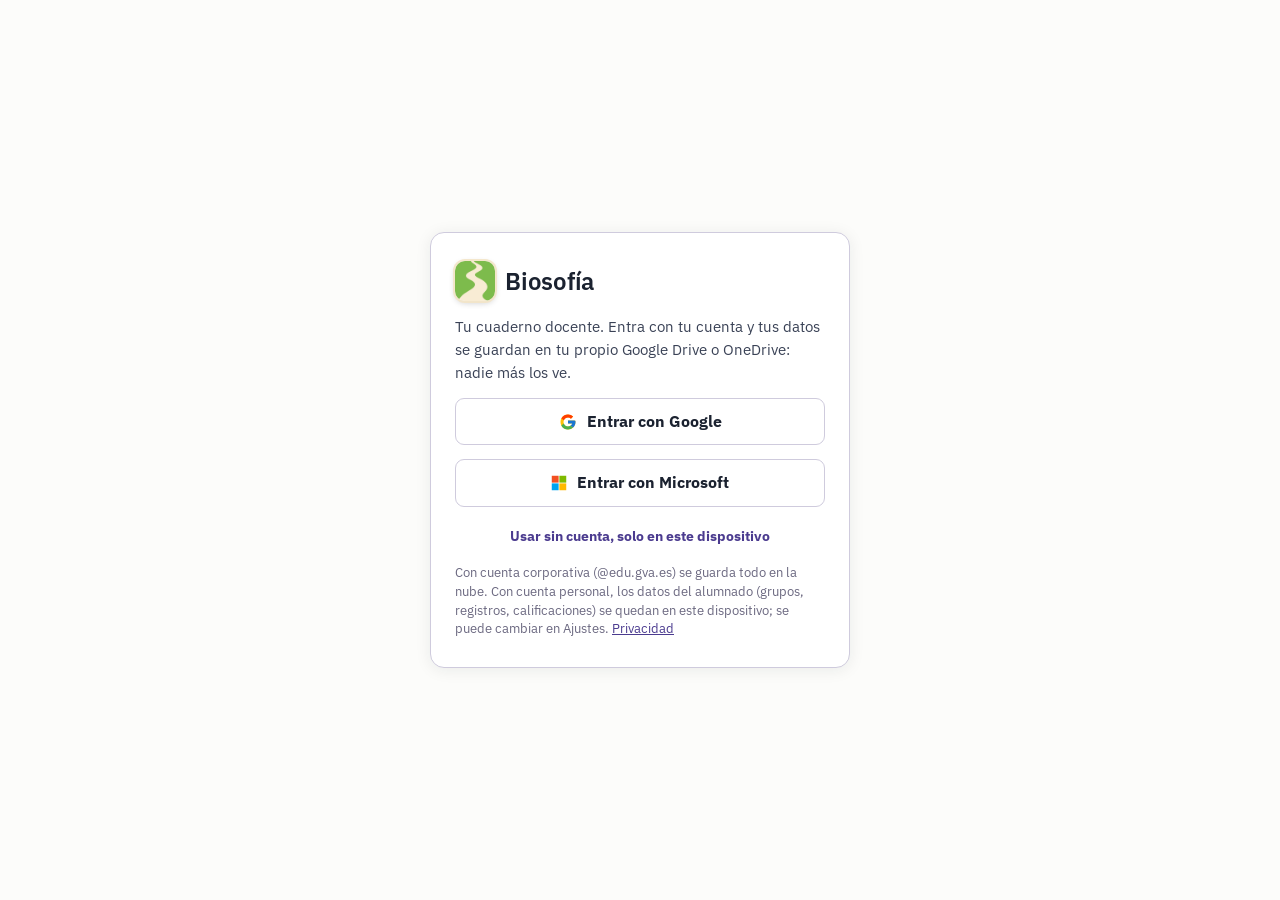
==== index.html @ ff6bdd04 "Add files via upload" ====
<!doctype html><html lang="es"><head><meta charset="utf-8"><meta name=viewport content="width=device-width,initial-scale=1,viewport-fit=cover"><style>:root{color-scheme:light;box-sizing:border-box;padding-top:env(safe-area-inset-top,0px);padding-bottom:env(safe-area-inset-bottom,0px)}html{scroll-padding-top:env(safe-area-inset-top,0px)}body{margin:0;padding:0;font:14px -apple-system,BlinkMacSystemFont,sans-serif;background:#faf9f5;color:#141413}img{max-width:100%}[hidden]:not([hidden=until-found i]){display:none!important}</style>
<title>Biosofía</title>
<meta name="description" content="Cuaderno docente: planificación, sesiones, agenda, materiales y seguimiento del alumnado.">
<meta name="theme-color" content="#2B2457">
<link rel="manifest" href="manifest.webmanifest">
<link rel="icon" href="icon-192.png" type="image/png">
<link rel="apple-touch-icon" href="apple-touch-icon.png">
<script>try{if((window.matchMedia&&matchMedia('(display-mode: standalone)').matches)||navigator.standalone)document.documentElement.classList.add('pwa')}catch(e){}</script><meta name="apple-mobile-web-app-capable" content="yes"><meta name="mobile-web-app-capable" content="yes">
<meta name="apple-mobile-web-app-title" content="Biosofía"><meta name="apple-mobile-web-app-status-bar-style" content="default">
<script src="config.js"></script>
<script src="nube.js"></script>
<link rel="preconnect" href="https://fonts.googleapis.com">
<link rel="stylesheet" href="https://fonts.googleapis.com/css2?family=IBM+Plex+Sans:ital,wght@0,400;0,500;0,600;0,700;1,400&family=IBM+Plex+Mono:wght@400;500;600&family=Caveat:wght@500;700&display=swap">
<style>
/* Layout: barra superior con navegación por módulos; contenido a una o dos columnas (principal + lateral) que se apilan en móvil. */
:root{
  --bg:#FCFCFA; --surface:#ffffff; --surface-2:#F3F1F8; --ink:#1B2230; --ink-2:#3A4256; --muted:#6B6880; --line:#CFCBDD;
  --accent:#4B3B8F; --accent-ink:#ffffff; --accent-soft:#EEEAF7;
  --ok:#2F7D4F; --ok-soft:#E7F3EC; --warn:#9c620a; --warn-soft:#F6EBD3; --bad:#B0324F; --bad-soft:#FBEFF3; --info:#3F6FA8; --info-soft:#E4ECF7;
  --barra:#2B2457; --barra-ink:#ffffff; --barra-2:#CFC8EA; --rosa:#F2B8CB; --mano:#B03A63; --mano-2:#4B3B8F; --cuadri:rgba(75,59,143,.07);
  --g1:#1f8a70; --g2:#2f5fb3; --g3:#b98222; --g4:#8a5bb5; --g5:#a8453a; --g6:#6f8f2a; --g7:#c2457a; --g8:#1592a8; --g9:#56616b;
  --font-d:'IBM Plex Sans', 'Segoe UI', system-ui, sans-serif;
  --font-b:'IBM Plex Sans', 'Segoe UI', system-ui, sans-serif;
  --font-m:'IBM Plex Mono', ui-monospace, 'SFMono-Regular', Menlo, monospace;
  --font-h:'Caveat', 'Segoe Print', 'Bradley Hand', cursive;
  --r:3px; --shadow:0 1px 0 rgba(27,34,48,.04);
}
@media (prefers-color-scheme: dark){ :root:not([data-theme="light"]){
  --bg:#13111D; --surface:#1B1928; --surface-2:#252236; --ink:#E8E6F2; --ink-2:#B9B5CC; --muted:#8E8AA6; --line:#34314A;
  --accent:#A99BEA; --accent-ink:#14121F; --accent-soft:#2A2550;
  --ok:#6ac48d; --ok-soft:#163325; --warn:#e3a94a; --warn-soft:#3a2c12; --bad:#EE86A3; --bad-soft:#3D1C29; --info:#7ea6ec; --info-soft:#1b2a45;
  --barra:#0E0B1F; --barra-2:#B9B0E0; --mano:#F2A0BC; --mano-2:#C4B8F5; --cuadri:rgba(169,155,234,.05);
  --g1:#3fb592; --g2:#6f98e6; --g3:#dcaa4c; --g4:#b48ade; --g5:#df7a6d; --g6:#9fc155; --g7:#e57aa6; --g8:#4fc3d6; --g9:#9aa5ae;
  --shadow:0 1px 2px rgba(0,0,0,.3); color-scheme:dark; } }
:root[data-theme="dark"]{
  --bg:#13111D; --surface:#1B1928; --surface-2:#252236; --ink:#E8E6F2; --ink-2:#B9B5CC; --muted:#8E8AA6; --line:#34314A;
  --accent:#A99BEA; --accent-ink:#14121F; --accent-soft:#2A2550;
  --ok:#6ac48d; --ok-soft:#163325; --warn:#e3a94a; --warn-soft:#3a2c12; --bad:#EE86A3; --bad-soft:#3D1C29; --info:#7ea6ec; --info-soft:#1b2a45;
  --barra:#0E0B1F; --barra-2:#B9B0E0; --mano:#F2A0BC; --mano-2:#C4B8F5; --cuadri:rgba(169,155,234,.05);
  --g1:#3fb592; --g2:#6f98e6; --g3:#dcaa4c; --g4:#b48ade; --g5:#df7a6d; --g6:#9fc155; --g7:#e57aa6; --g8:#4fc3d6; --g9:#9aa5ae;
  --shadow:0 1px 2px rgba(0,0,0,.3); color-scheme:dark; }

*{box-sizing:border-box}
html,body{background:var(--bg); color:var(--ink)}
body{font-family:var(--font-b); font-size:15px; line-height:1.5; font-variant-numeric:tabular-nums}
h1,h2,h3,h4{font-family:var(--font-d); font-weight:700; line-height:1.2; margin:0; text-wrap:balance; letter-spacing:-.01em}
h1{font-size:1.6rem} h2{font-size:1.2rem} h3{font-size:1.02rem} h4{font-size:.92rem}
a{color:var(--accent)}
button,input,select,textarea{font:inherit; color:inherit}
:focus-visible{outline:2px solid var(--accent); outline-offset:2px}

.topbar{position:sticky; top:env(safe-area-inset-top,0px); z-index:20; background:var(--surface); border-bottom:1px solid var(--line)}
.topbar-in{max-width:1240px; margin:0 auto; padding-inline:16px; display:flex; align-items:center; gap:16px; min-height:54px}
.brand{font-family:var(--font-d); font-weight:700; font-size:1.05rem; display:flex; align-items:center; gap:8px; white-space:nowrap}
.brand-mark{width:22px; height:22px; border-radius:6px; background:linear-gradient(135deg,var(--g1),var(--g2)); display:inline-block}
.nav{display:flex; gap:2px; overflow-x:auto; scrollbar-width:none; flex:1; min-width:0}
.nav::-webkit-scrollbar{display:none}
.nav button{border:0; background:none; padding:8px 11px; border-radius:8px; color:var(--ink-2); cursor:pointer; white-space:nowrap; font-weight:700; font-size:.92rem}
.nav button:hover{background:var(--surface-2); color:var(--ink)}
.nav button[aria-current="page"]{background:var(--accent-soft); color:var(--accent)}
.savestate{font-size:.78rem; color:var(--muted); white-space:nowrap}
.savestate.err{color:var(--bad)}
@media (max-width:760px){ .topbar-in{flex-wrap:wrap; gap:4px 12px; padding-block:8px 4px} .brand{flex:1} .nav{order:3; flex-basis:100%; margin-inline:-6px} }

main{max-width:1240px; margin:0 auto; padding-inline:16px; padding-block:20px 60px}
.banner{max-width:1240px; margin:12px auto 0; padding-inline:16px}
.banner > div{background:var(--warn-soft); color:var(--ink); border-radius:var(--r); padding:10px 14px; font-size:.9rem}

.page-head{display:flex; flex-wrap:wrap; align-items:flex-end; justify-content:space-between; gap:12px; margin-bottom:18px}
.page-head .sub{color:var(--ink-2); margin-top:4px}
.cols{display:grid; grid-template-columns:minmax(0,1fr) 340px; gap:20px; align-items:start}
@media (max-width:900px){ .cols{grid-template-columns:minmax(0,1fr)} }
.stack{display:flex; flex-direction:column; gap:14px}
.row{display:flex; flex-wrap:wrap; gap:8px; align-items:center}
.row.between{justify-content:space-between}
.grow{flex:1; min-width:0}

.panel{background:var(--surface); border:1px solid var(--line); border-radius:var(--r); padding:16px; box-shadow:var(--shadow)}
.panel > h2, .panel > h3{margin-bottom:10px}
.panel-title{display:flex; align-items:center; justify-content:space-between; gap:8px; margin-bottom:10px}
.muted{color:var(--muted)} .small{font-size:.85rem} .tiny{font-size:.76rem}
.label{font-size:.74rem; text-transform:uppercase; letter-spacing:.06em; color:var(--muted); font-weight:700}
.empty{color:var(--muted); font-size:.9rem; padding:6px 0}
hr{border:0; border-top:1px solid var(--line); margin:12px 0}

.btn{display:inline-flex; align-items:center; gap:6px; border:1px solid var(--line); background:var(--surface); padding:7px 12px; border-radius:8px; cursor:pointer; font-weight:700; font-size:.9rem; color:var(--ink); text-decoration:none}
.btn:hover{border-color:var(--ink-2)}
.btn.primary{background:var(--accent); border-color:var(--accent); color:var(--accent-ink)}
.btn.primary:hover{filter:brightness(1.07)}
.btn.ghost{border-color:transparent; background:none}
.btn.ghost:hover{background:var(--surface-2)}
.btn.danger{color:var(--bad)}
.btn.sm{padding:4px 9px; font-size:.82rem}
.btn[disabled]{opacity:.5; cursor:default}
.iconbtn{border:0; background:none; cursor:pointer; color:var(--muted); padding:4px 6px; border-radius:6px; font-size:.95rem}
.iconbtn:hover{background:var(--surface-2); color:var(--ink)}

.seg{display:inline-flex; background:var(--surface-2); border-radius:9px; padding:3px; gap:2px; flex-wrap:wrap}
.seg button{border:0; background:none; padding:6px 12px; border-radius:7px; cursor:pointer; font-weight:700; font-size:.86rem; color:var(--ink-2)}
.seg button[aria-pressed="true"]{background:var(--surface); color:var(--ink); box-shadow:var(--shadow)}

.tabs{display:flex; gap:4px; border-bottom:1px solid var(--line); margin-bottom:16px; overflow-x:auto}
.tabs button{border:0; background:none; padding:10px 14px; cursor:pointer; font-weight:700; color:var(--ink-2); border-bottom:3px solid transparent; margin-bottom:-1px; white-space:nowrap}
.tabs button[aria-selected="true"]{color:var(--ink); border-bottom-color:var(--accent)}

.pill{display:inline-flex; align-items:center; gap:5px; padding:2px 9px; border-radius:999px; font-size:.76rem; font-weight:700; white-space:nowrap}
.pill.ok{background:var(--ok-soft); color:var(--ok)} .pill.warn{background:var(--warn-soft); color:var(--warn)}
.pill.bad{background:var(--bad-soft); color:var(--bad)} .pill.off{background:var(--surface-2); color:var(--muted)}
.pill.info{background:var(--info-soft); color:var(--info)} .pill.acc{background:var(--accent-soft); color:var(--accent)}
.dot{width:9px; height:9px; border-radius:50%; display:inline-block; flex:none}
.gchip{display:inline-flex; align-items:center; gap:6px; font-weight:700}
.gchip .sw{width:10px; height:10px; border-radius:3px; flex:none}
.tag{display:inline-block; padding:1px 7px; border-radius:6px; background:var(--surface-2); color:var(--ink-2); font-size:.74rem; font-weight:700; margin:1px 2px 1px 0}

label.f{display:flex; flex-direction:column; gap:4px; font-size:.82rem; font-weight:700; color:var(--ink-2); min-width:0}
input[type=text],input[type=date],input[type=time],input[type=number],input[type=url],input[type=search],select,textarea{
  border:1px solid var(--line); background:var(--surface); border-radius:8px; padding:7px 10px; width:100%; min-width:0; font-weight:400; color:var(--ink)}
textarea{resize:vertical; min-height:70px; line-height:1.45}
input:focus,select:focus,textarea:focus{outline:2px solid var(--accent-soft); border-color:var(--accent)}
.fgrid{display:grid; grid-template-columns:repeat(auto-fit,minmax(170px,1fr)); gap:10px}
.check{display:inline-flex; align-items:center; gap:6px; font-size:.88rem; cursor:pointer}

/* Línea del día */
.tl{display:flex; flex-direction:column; gap:8px}
.tl-item{display:grid; grid-template-columns:88px 6px minmax(0,1fr) auto; gap:12px; align-items:center; background:var(--surface); border:1px solid var(--line); border-radius:var(--r); padding:12px 14px; cursor:pointer; text-align:left; width:100%}
.tl-item:hover{border-color:var(--ink-2)}
.tl-time{font-weight:700; font-size:.95rem} .tl-time small{display:block; color:var(--muted); font-weight:400; font-size:.78rem}
.tl-bar{align-self:stretch; border-radius:4px}
.tl-title{font-weight:700} .tl-meta{color:var(--ink-2); font-size:.84rem}
.tl-item.now{outline:2px solid var(--accent); outline-offset:-1px}
.tl-item.off{opacity:.6; cursor:default}
.tl-item.otro{background:var(--surface-2); cursor:default; border-style:dashed}
.cell.otro{background:none; border:1px dashed var(--line); border-left:4px solid var(--muted); cursor:default; min-height:40px}
@media (max-width:560px){ .tl-item{grid-template-columns:62px 5px minmax(0,1fr)} .tl-item > .pill{grid-column:3; justify-self:start} }

.list{display:flex; flex-direction:column}
.li{display:flex; gap:10px; align-items:flex-start; padding:9px 0; border-top:1px solid var(--line)}
.li:first-child{border-top:0}
.li .grow{font-size:.92rem}
.alert{display:flex; gap:10px; align-items:flex-start; padding:9px 10px; border-radius:8px; font-size:.9rem}
.alert.bad{background:var(--bad-soft)} .alert.warn{background:var(--warn-soft)} .alert.info{background:var(--info-soft)}
.alert b{font-weight:700}

/* Semana */
.wk-wrap{overflow-x:auto; border:1px solid var(--line); border-radius:var(--r); background:var(--surface)}
table.wk{border-collapse:collapse; width:100%; min-width:760px}
table.wk th, table.wk td{border-top:1px solid var(--line); border-left:1px solid var(--line); padding:6px; vertical-align:top; text-align:left}
table.wk th{font-family:var(--font-d); font-size:.86rem; background:var(--surface-2)}
table.wk th:first-child, table.wk td:first-child{border-left:0; width:78px; font-size:.8rem; color:var(--ink-2)}
table.wk tr:first-child th{border-top:0}
table.wk th.today{background:var(--accent-soft); color:var(--accent)}
td.fest{background:repeating-linear-gradient(135deg,var(--surface-2) 0 6px,transparent 6px 12px)}
.cell{display:block; width:100%; text-align:left; border:0; border-left:4px solid; border-radius:6px; padding:6px 8px; background:var(--surface-2); cursor:pointer; min-height:58px}
.cell:hover{filter:brightness(.97)}
.cell .t{font-weight:700; font-size:.84rem; line-height:1.25}
.cell .m{font-size:.74rem; color:var(--ink-2)}
.cell.unplanned .t{color:var(--bad)}

.month{display:grid; grid-template-columns:repeat(5,minmax(0,1fr)); gap:6px}
.mday{background:var(--surface); border:1px solid var(--line); border-radius:8px; padding:6px 8px; min-height:92px; cursor:pointer; text-align:left; display:flex; flex-direction:column; gap:3px}
.mday.out{opacity:.4}
.mday.fest{background:repeating-linear-gradient(135deg,var(--surface-2) 0 6px,var(--surface) 6px 12px)}
.mday.today{outline:2px solid var(--accent)}
.mday .n{font-family:var(--font-d); font-weight:700}
.mhead{font-family:var(--font-d); font-weight:700; font-size:.85rem; color:var(--ink-2); padding:0 4px}
.mini{font-size:.72rem; line-height:1.3; padding:1px 5px; border-radius:4px; white-space:nowrap; overflow:hidden; text-overflow:ellipsis}

table.data.reg{width:auto; min-width:50%}
table.data.reg th, table.data.reg td{text-align:center; padding:4px 8px; min-width:56px}
table.data.reg .stick{position:sticky; left:0; background:var(--surface); text-align:left; z-index:1; white-space:nowrap}
.rcell{border:0; background:none; cursor:pointer; min-width:34px; min-height:28px; border-radius:6px; padding:2px}
.rcell:hover{background:var(--surface-2)}
/* Plano de clase */
.plano-cfg{display:grid; grid-template-columns:repeat(auto-fit,minmax(250px,1fr)); gap:14px; align-items:start}
.plano{display:flex; flex-direction:column; gap:14px; overflow-x:auto; padding-bottom:4px}
.pizarra{align-self:center; background:var(--ink); color:var(--surface); border-radius:6px; padding:6px 40px; font-size:.8rem; font-weight:700; letter-spacing:.04em}
.pfila{display:flex; gap:18px; justify-content:safe center; min-width:min-content}
.pmesa{flex:none; display:grid; gap:4px; padding:6px; border-radius:10px; background:var(--surface-2); border:1px solid var(--line)}
.pmesa .scard{min-height:64px; width:124px}
.pmesa .seat.empty[style]{width:124px; min-height:64px}
.seat{width:118px; min-height:58px; border:1px dashed var(--line); background:var(--surface); border-radius:8px; padding:6px 8px; text-align:left; cursor:pointer; font-size:.84rem; font-weight:700; line-height:1.2}
.seat.empty{color:var(--muted); font-weight:400; text-align:center}
.seat.sel{outline:3px solid var(--accent); outline-offset:-1px}
.seat.drop{background:var(--accent-soft)}
.seat .tg{display:block; font-size:.7rem; color:var(--muted); font-weight:400; margin-top:2px}
.sinsitio{display:flex; flex-wrap:wrap; gap:6px}
.chipal{border:1px solid var(--line); background:var(--surface); border-radius:999px; padding:4px 10px; cursor:pointer; font-size:.84rem}
.chipal.sel{background:var(--accent); color:var(--accent-ink); border-color:var(--accent)}
/* Planificación rápida (formato tabla mensual por semanas) */
table.qp{border-collapse:collapse; width:100%; min-width:760px; table-layout:fixed}
table.qp th, table.qp td{border:1px solid var(--line); padding:0; vertical-align:top; text-align:left}
table.qp th{font-size:.82rem; padding:6px 8px; background:var(--surface-2); white-space:nowrap; overflow:hidden; text-overflow:ellipsis}
table.qp th:first-child, table.qp td.qd{width:58px}
table.qp td.qd{font-family:var(--font-d); font-weight:700; font-size:.85rem; padding:6px 8px; color:var(--ink-2)}
table.qp td.qd.today{color:var(--accent)}
table.qp tr.qout{opacity:.6}
table.qp td.qfest{background:repeating-linear-gradient(135deg,var(--surface-2) 0 6px,var(--surface) 6px 12px); color:var(--muted); font-size:.8rem; padding:6px 8px}
table.qp td.qc{position:relative}
.qt{display:block; width:100%; border:0; background:transparent; resize:none; padding:6px 22px 6px 8px; font-size:.84rem; line-height:1.3; min-height:44px; color:var(--ink); field-sizing:content; border-radius:0}
.qt:focus{outline:2px solid var(--accent); outline-offset:-2px; background:color-mix(in srgb, var(--surface) 60%, transparent)}
.qsep{border-top:1px dashed color-mix(in srgb, var(--ink) 30%, transparent)}
.qno{font-size:.8rem; color:var(--muted); padding:6px 8px}
.qopen{position:absolute; top:2px; right:2px; border:0; background:none; cursor:pointer; color:var(--ink-2); font-size:.8rem; opacity:0; padding:2px 4px; border-radius:4px}
td.qc:hover .qopen, .qopen:focus{opacity:1}
.qbadge{position:absolute; bottom:2px; right:4px; font-size:.75rem}

/* Secciones plegables y sugerencias */
details.sec{padding:0}
details.sec > summary{list-style:none; cursor:pointer; display:flex; align-items:center; justify-content:space-between; gap:10px; padding:12px 16px; flex-wrap:wrap}
details.sec > summary::-webkit-details-marker{display:none}
details.sec > summary .sec-t{font-family:var(--font-d); font-weight:700; font-size:1.02rem; display:flex; align-items:center; gap:8px}
details.sec > summary .sec-t::before{content:'›'; display:inline-block; transition:transform .15s; color:var(--muted); font-size:1.2rem; line-height:1}
details.sec[open] > summary .sec-t::before{transform:rotate(90deg)}
details.sec .sec-b{padding:0 16px 16px}
.btn.sug{border-color:var(--accent); color:var(--accent)}
.sugbox{border:1px dashed var(--accent); background:var(--accent-soft); border-radius:8px; padding:10px 12px; display:flex; flex-direction:column; gap:8px}
.sugpre{white-space:pre-wrap; font-family:var(--font-b); font-size:.9rem; margin:0; line-height:1.45}
.sugitem{display:flex; gap:10px; align-items:flex-start; padding-top:8px; border-top:1px solid var(--line)}
.sugitem:first-of-type{border-top:0; padding-top:0}
.tips{display:grid; grid-template-columns:repeat(auto-fit,minmax(240px,1fr)); gap:12px}
.tip{background:var(--surface-2); border-radius:8px; padding:8px 10px; margin-top:6px; font-size:.9rem}
.act{padding-bottom:8px; border-bottom:1px solid var(--line)}
.fuentes{border:1px solid var(--accent); border-radius:10px; background:var(--surface); display:flex; flex-direction:column}
.fz{padding:10px 12px; border-top:1px solid var(--line); display:flex; flex-direction:column; gap:8px; min-width:0}
.fz:first-of-type{border-top:0}
.fz-h{display:flex; align-items:center; justify-content:space-between; gap:8px; padding:8px 12px; background:var(--accent-soft); border-radius:9px 9px 0 0; font-weight:700; color:var(--accent); font-size:.9rem}
.fz .label{display:flex; align-items:center; gap:6px}
.fz-item{display:flex; gap:10px; align-items:flex-start; padding-top:8px; border-top:1px dashed var(--line); font-size:.9rem}
.fz .label + .fz-item, .fz select + .fz-item{border-top:0; padding-top:0}
.fz-item .grow{min-width:0; overflow-wrap:anywhere}
.fz-sum{display:flex; flex-direction:column; gap:4px; font-size:.88rem}
.fz-sum li{margin:0}
.fz-sum ul{margin:0; padding-left:18px; display:flex; flex-direction:column; gap:3px}
.tutreu{border-top:1px solid var(--line); padding-top:10px}
.tutreu:first-of-type{border-top:0; padding-top:0}
.pin{border:1px solid var(--accent); border-left:4px solid var(--accent); background:var(--accent-soft); border-radius:8px; padding:8px 10px; display:flex; gap:10px; align-items:flex-start; font-size:.9rem}
.pin .grow{min-width:0; overflow-wrap:anywhere}
.pins{display:flex; flex-direction:column; gap:6px}
.biitem{display:flex; gap:10px; align-items:flex-start; padding:10px 0; border-top:1px solid var(--line)}
.biitem:first-child{border-top:0}
.biitem .grow{min-width:0; overflow-wrap:anywhere}
.aptag{background:var(--accent-soft); color:var(--accent)}
.linkbtn{border:0; background:none; padding:0; margin-top:4px; color:var(--accent); cursor:pointer; font-weight:700; display:block}

/* Banco: elegir una a una */
details.bcat > summary{cursor:pointer;font-weight:700;font-size:.86rem;color:var(--accent);padding:4px 0}
.bitem{display:flex;gap:8px;align-items:flex-start;padding:3px 0 3px 6px;font-size:.88rem;cursor:pointer;line-height:1.35}
.bitem input{margin-top:3px;flex:none}
.bitem.done{cursor:default;opacity:.7}
.bitem.ball{font-weight:700;color:var(--ink-2)}
.tip .qx{float:right;margin:-4px -6px 0 4px;font-size:.8rem}
/* Materiales */
.matrow{align-items:center}
.matopen{border:0;background:none;text-align:left;cursor:pointer;padding:2px 0;color:var(--ink);font:inherit;min-width:0}
.matopen:hover b{color:var(--accent);text-decoration:underline}
.matdrop.over{outline:2px dashed var(--accent);outline-offset:-4px;background:var(--accent-soft)}

/* Libro */
.libcols{display:grid;grid-template-columns:230px minmax(0,1fr) 270px;gap:16px;align-items:start}
@media (max-width:1150px){ .libcols{grid-template-columns:210px minmax(0,1fr)} .libcols > .lb-side{grid-column:1 / -1} }
@media (max-width:760px){ .libcols{grid-template-columns:minmax(0,1fr)} }
.lb-ind{gap:8px} .lb-iu{border-top:1px solid var(--line);padding-top:8px}
.lb-ia{display:block;width:100%;text-align:left;border:0;background:none;padding:4px 8px;border-radius:6px;cursor:pointer;font-size:.86rem;color:var(--ink-2)}
.lb-ia:hover{background:var(--surface-2)} .lb-ia.on{background:var(--accent-soft);color:var(--accent);font-weight:700}
.lb-ed{border:1px solid var(--line);border-left:4px solid var(--line);border-radius:10px;padding:10px 12px;background:var(--surface)}
.lb-ed textarea{field-sizing:content;min-height:56px}
.lb-ed-concepto{border-left-color:var(--g3)} .lb-ed-caja{border-left-color:var(--accent)} .lb-ed-actividad{border-left-color:var(--info)} .lb-ed-pregunta{border-left-color:var(--g4)} .lb-ed-sub{border-left-color:var(--ink)} .lb-ed-salto{border-style:dashed}
.lb-ins{display:flex;flex-wrap:wrap;gap:4px;padding:6px;border:1px dashed var(--accent);border-radius:8px;background:var(--accent-soft)}
.lb-plus{display:block;margin:0 auto;border:0;background:none;color:var(--muted);cursor:pointer;font-size:.78rem;padding:2px 8px;border-radius:6px;opacity:.55}
.lb-plus:hover,.lb-plus:focus{opacity:1;color:var(--accent);background:var(--accent-soft)}
.lb-thumb{width:120px;height:80px;object-fit:cover;border-radius:6px;border:1px solid var(--line)}
.lb-galeria{display:grid;grid-template-columns:repeat(auto-fill,minmax(130px,1fr));gap:8px;margin-top:10px}
.lb-gimg{border:1px solid var(--line);border-radius:8px;background:var(--surface);padding:6px;cursor:pointer;display:flex;flex-direction:column;gap:4px;text-align:left}
.lb-gimg img{width:100%;height:90px;object-fit:cover;border-radius:4px} .lb-gimg:hover{border-color:var(--accent)}
.lb{line-height:1.6;max-width:74ch}
.lb p{margin:0 0 .6em} .lb ul,.lb ol{margin:0 0 .6em;padding-left:1.4em}
.lb-sub{font-family:var(--font-d);font-size:1.15em;margin:.9em 0 .4em}
.lb-box{border:1px solid var(--line);border-left:5px solid var(--accent);background:var(--surface-2);border-radius:8px;padding:10px 14px;margin:0 0 .8em}
.lb-box p:last-child{margin-bottom:0}
.lb-lab{font-weight:700;font-size:.82em;color:var(--accent);margin-bottom:4px}
.lb-concepto{border-left-color:var(--g3)} .lb-concepto .lb-lab{color:var(--g3)}
.lb-error{border-left-color:var(--bad)} .lb-error .lb-lab{color:var(--bad)}
.lb-importante{border-left-color:var(--warn)} .lb-importante .lb-lab{color:var(--warn)}
.lb-paraque{border-left-color:var(--info)} .lb-paraque .lb-lab{color:var(--info)}
.lb-actividad{border-left-color:var(--info)} .lb-actividad .lb-lab{color:var(--info)}
.lb-pregunta{border-left-color:var(--g4)} .lb-pregunta .lb-lab{color:var(--g4)}
.lb-sol{margin-top:6px;padding-top:6px;border-top:1px dashed var(--line);font-size:.95em}
.lb-rev summary{cursor:pointer;color:var(--accent);font-weight:700;font-size:.85em;margin-top:6px}
.lb-fig{margin:0 auto .9em;text-align:center} .lb-fig img{max-width:100%;border-radius:6px} .lb-fig figcaption{font-size:.85em;color:var(--muted);margin-top:4px}
.lb-salto{text-align:center;color:var(--muted);font-size:.8rem}
.projector.pres{display:flex;flex-direction:column;gap:6px}
.pres-body{flex:1;overflow:auto;min-height:0}
.pres-body h1{margin:14px 0 6px !important}
.lb-big{font-size:clamp(1.15rem,2.3vw,1.85rem);max-width:none}
.pres-body > .lb-sub{font-size:clamp(1.35rem,2.8vw,2.2rem);margin:.2em 0 .5em;color:var(--accent)}
.pres-nav{padding-top:8px;border-top:1px solid var(--line)}

/* Calendario de agenda */
.cal{display:grid; grid-template-columns:repeat(7,minmax(0,1fr)); gap:4px}
.cal .ch{font-family:var(--font-d); font-weight:700; font-size:.8rem; color:var(--ink-2); padding:0 4px 2px}
.cday{background:var(--surface); border:1px solid var(--line); border-radius:8px; padding:5px 6px; min-height:96px; cursor:pointer; text-align:left; display:flex; flex-direction:column; gap:3px; min-width:0}
.cday:hover{border-color:var(--ink-2)}
.cday.out{opacity:.45}
.cday.we{background:var(--surface-2)}
.cday.fest{background:repeating-linear-gradient(135deg,var(--surface-2) 0 6px,var(--surface) 6px 12px)}
.cday.today{outline:2px solid var(--accent); outline-offset:-1px}
.cday .n{font-family:var(--font-d); font-weight:700; font-size:.9rem; display:flex; justify-content:space-between; gap:4px}
.cday .n .add{color:var(--muted); font-weight:400; opacity:0}
.cday:hover .n .add{opacity:1}
.chip{font-size:.72rem; line-height:1.3; padding:2px 5px; border-radius:4px; white-space:nowrap; overflow:hidden; text-overflow:ellipsis; background:var(--surface-2); color:var(--ink)}
.chip.examen{background:var(--bad-soft); color:var(--bad)} .chip.entrega{background:var(--info-soft); color:var(--info)} .chip.reunion{background:var(--accent-soft); color:var(--accent)}
.chip.done{text-decoration:line-through; opacity:.55}
.cday .cnt{display:none; font-size:.72rem; font-weight:700; color:var(--accent)}
@media (max-width:640px){ .cday{min-height:58px; padding:4px} .cday .chip{display:none} .cday .cnt{display:block} .cal .ch{font-size:.7rem; padding:0 2px} }

/* Directo */
.live-bar{display:flex; flex-wrap:wrap; gap:8px; align-items:center; justify-content:space-between; margin-bottom:12px}
.sgrid{display:grid; grid-template-columns:repeat(auto-fill,minmax(150px,1fr)); gap:8px}
.scard{position:relative; border:1px solid var(--line); background:var(--surface); border-radius:var(--r); padding:10px 10px 9px; text-align:left; cursor:pointer; min-height:74px; display:flex; flex-direction:column; justify-content:space-between; gap:6px; user-select:none}
.scard:hover{border-color:var(--ink-2)}
.scard .nm{font-weight:700; font-size:.9rem; line-height:1.2}
.scard.absent{opacity:.5}
.scard.out{border-color:var(--info); background:var(--info-soft)}
.scard .icons{font-size:.72rem; color:var(--muted); font-weight:700}
.v-si{background:var(--ok-soft); color:var(--ok)} .v-medias{background:var(--warn-soft); color:var(--warn)} .v-no{background:var(--bad-soft); color:var(--bad)}
.v-R{background:var(--warn-soft); color:var(--warn)} .v-F{background:var(--bad-soft); color:var(--bad)} .v-J{background:var(--surface-2); color:var(--ink-2)}
.modebtn[aria-pressed="true"]{background:var(--ink); color:var(--surface); border-color:var(--ink)}

/* Modal */
.modal-bg{position:fixed; inset:0; background:rgba(10,20,22,.45); z-index:50; display:flex; align-items:center; justify-content:center; padding:16px}
.modal{background:var(--surface); border-radius:14px; max-width:520px; width:100%; max-height:calc(100% - 32px); overflow:auto; padding:20px; box-shadow:0 10px 40px rgba(0,0,0,.25)}
.modal h2{margin-bottom:10px}
.modal.wide{max-width:880px}
.bigname{font-family:var(--font-d); font-size:clamp(2rem,7vw,3.2rem); font-weight:700; text-align:center; padding:18px 0; line-height:1.1}
.bigbtns{display:grid; grid-template-columns:repeat(3,1fr); gap:8px}
.bigbtns button{padding:16px 8px; border-radius:10px; border:0; font-weight:700; font-size:1rem; cursor:pointer}
.projector{position:fixed; inset:0; z-index:60; background:var(--bg); padding:clamp(20px,5vw,60px); overflow:auto}
.projector h1{font-size:clamp(2rem,5vw,3.4rem); margin-bottom:24px}
.projector .p-body{font-size:clamp(1.2rem,2.6vw,2rem); line-height:1.45; max-width:60ch}
.projector .p-dates{margin-top:30px; display:flex; flex-direction:column; gap:12px; font-size:clamp(1.1rem,2.2vw,1.7rem)}

.cards{display:grid; grid-template-columns:repeat(auto-fill,minmax(260px,1fr)); gap:12px}
.card{background:var(--surface); border:1px solid var(--line); border-radius:var(--r); padding:14px; display:flex; flex-direction:column; gap:8px; min-width:0}
.card.click{cursor:pointer; text-align:left}
.card.click:hover{border-color:var(--ink-2)}
.stripe{height:5px; border-radius:3px; margin:-4px 0 4px}
.idea .txt{white-space:pre-wrap; font-size:.9rem; overflow-wrap:anywhere}

.tablewrap{overflow-x:auto}
table.data{border-collapse:collapse; width:100%; font-size:.88rem}
table.data th{font-size:.74rem; text-transform:uppercase; letter-spacing:.05em; color:var(--muted); text-align:left; padding:6px 8px; border-bottom:1px solid var(--line); white-space:nowrap}
table.data td{padding:7px 8px; border-bottom:1px solid var(--line); vertical-align:middle}
table.data td.num{text-align:right}

.sumbar{height:8px; border-radius:4px; background:var(--surface-2); overflow:hidden}
.sumbar > span{display:block; height:100%; background:var(--accent)}
.sumbar.over > span{background:var(--bad)}
.toast{position:fixed; left:50%; bottom:calc(20px + env(safe-area-inset-bottom,0px)); transform:translateX(-50%); background:var(--ink); color:var(--surface); padding:9px 16px; border-radius:9px; z-index:80; font-weight:700; font-size:.9rem}
.welcome{max-width:640px}
.welcome p{color:var(--ink-2)}
/* Calificaciones: cuaderno de notas (alumnos × instrumentos), editor de árbol de pesos, rúbricas 1–4 */
table.nt td.bol, table.nt th.bol{background:var(--surface-2)}
.calcell.quit, .rubbtn.quit{text-decoration:line-through; opacity:.55}
.calmark{margin-left:4px; font-size:.8rem; cursor:help}
table.nt th.recth .insh{color:var(--info)}
table.nt{border-collapse:separate; border-spacing:0; font-size:.86rem; min-width:100%}
table.nt th, table.nt td{border-bottom:1px solid var(--line); padding:5px 6px; text-align:center; white-space:nowrap}
table.nt thead th{font-size:.76rem; color:var(--ink-2); vertical-align:bottom; background:var(--surface); font-weight:700}
table.nt th.cat{border-bottom:2px solid var(--accent); font-family:var(--font-d); font-size:.86rem; color:var(--ink); vertical-align:middle; text-align:left}
table.nt .stick{position:sticky; left:0; background:var(--surface); text-align:left; z-index:2; box-shadow:1px 0 0 var(--line)}
table.nt .sum{background:var(--surface-2); font-weight:700}
table.nt .tot{background:var(--accent-soft); font-weight:700; color:var(--ink)}
table.nt tfoot td{border-bottom:0; font-weight:700; color:var(--ink-2)}
table.nt td.auto{color:var(--ink-2)}
table.nt .addcol{padding:0 2px; width:22px}
table.nt .low, .rubbtn.low, .calcell.low, .rubnota.low{color:var(--bad)}
.calcell{width:58px !important; text-align:center; padding:5px 4px !important; font-variant-numeric:tabular-nums}
.calcell::placeholder{color:var(--muted)}
.insh{border:0; background:none; cursor:pointer; font-weight:700; color:var(--ink); font-size:.8rem; max-width:130px; white-space:normal; line-height:1.2; padding:3px 5px; border-radius:6px; text-decoration:underline dotted var(--muted); text-underline-offset:3px}
.insh:hover{background:var(--surface-2)}
.rubbtn{min-width:58px; border:1px dashed var(--line); background:var(--surface); border-radius:8px; padding:5px 6px; cursor:pointer; font-weight:700; color:var(--ink)}
.rubbtn:hover{border-color:var(--accent); border-style:solid}
.alname{border:0; background:none; padding:0; cursor:pointer; font-weight:700; color:var(--ink); text-align:left}
.alname:hover{color:var(--accent); text-decoration:underline}
.pct{width:80px !important; text-align:right}
.warnc{color:var(--warn); font-weight:700}
.tree-node{border:1px solid var(--line); border-radius:var(--r); padding:12px; background:var(--surface)}
.tree-node.sub{background:var(--bg); padding:10px}
.tree-sub{margin-top:10px; margin-left:8px; padding-left:12px; border-left:3px solid var(--accent-soft); gap:8px}
.pickrow{display:flex; align-items:flex-start; gap:8px; padding:5px 0; border-top:1px solid var(--line); line-height:1.35}
.pickrow input{margin-top:3px}
.rubedit{border:1px solid var(--line); border-radius:var(--r); padding:10px; background:var(--bg)}
.rubdesc{display:grid; grid-template-columns:repeat(auto-fit,minmax(120px,1fr)); gap:6px}
.rubdesc textarea{min-height:48px; font-size:.82rem}
.rubrow{display:grid; grid-template-columns:minmax(150px,1fr) minmax(0,3fr); gap:10px; align-items:stretch}
.rubit{display:flex; flex-direction:column; gap:2px; justify-content:center}
.rublv{display:grid; grid-template-columns:repeat(auto-fit,minmax(96px,1fr)); gap:6px}
.lvl{border:1px solid var(--line); background:var(--surface); border-radius:8px; padding:7px 8px; text-align:left; cursor:pointer; font-size:.8rem; line-height:1.3; min-height:54px; color:var(--ink)}
.lvl b{display:block; margin-bottom:2px}
.lvl:hover{border-color:var(--accent)}
.lvl.on{background:var(--accent); border-color:var(--accent); color:var(--accent-ink)}
.rubnota{font-family:var(--font-d); font-size:2rem; font-weight:700; min-width:70px; text-align:right}
.cebar{display:grid; grid-template-columns:minmax(0,2fr) minmax(80px,1fr) auto; gap:10px; align-items:center}
.cebar .bar{height:8px; background:var(--surface-2); border-radius:4px; overflow:hidden; display:block}
.cebar .bar > span{display:block; height:100%; background:var(--accent); border-radius:4px}
@media (max-width:640px){ .rubrow{grid-template-columns:1fr} .rublv,.rubdesc{grid-template-columns:repeat(2,minmax(0,1fr))} .cebar{grid-template-columns:1fr auto} .cebar .bar{grid-column:1 / -1; grid-row:2} }
@media (prefers-reduced-motion: no-preference){ .modal{animation:pop .14s ease-out} @keyframes pop{from{transform:scale(.97); opacity:.6}} }
/* ---- móvil (iPhone y Android): barra inferior, hojas y campos sin zoom ---- */
button, a, input, select, textarea, label{touch-action:manipulation}
.tabbar{display:none}
.sheetlist{display:flex; flex-direction:column; margin-top:10px}
.sheetlist button{display:flex; align-items:center; gap:14px; border:0; border-top:1px solid var(--line); background:none; padding:14px 6px; font-weight:700; font-size:1rem; color:var(--ink); cursor:pointer; text-align:left}
.sheetlist button:first-child{border-top:0}
.sheetlist button span{font-size:1.25rem; width:28px; text-align:center}
@media (max-width:760px){
  .nav{display:none}
  .topbar-in{flex-wrap:nowrap; padding-block:6px; min-height:48px}
  .brand{flex:1}
  .savestate{max-width:132px; overflow:hidden; text-overflow:ellipsis; font-size:.72rem}
  .mhide{display:none}
  .tabbar{display:grid; grid-template-columns:repeat(5,minmax(0,1fr)); position:fixed; left:0; right:0; bottom:0; z-index:45; background:var(--surface); border-top:1px solid var(--line); padding-bottom:env(safe-area-inset-bottom,0px)}
  .tabbar button{border:0; background:none; display:flex; flex-direction:column; align-items:center; justify-content:center; gap:3px; padding:7px 2px 6px; min-height:54px; font-size:.68rem; font-weight:700; color:var(--muted); cursor:pointer}
  .tabbar button svg{width:23px; height:23px}
  .tabbar button[aria-current="page"]{color:var(--accent)}
  .tabbar .tb-add{color:var(--accent)}
  .tabbar .tb-add .ic{display:grid; place-items:center; width:44px; height:30px; border-radius:15px; background:var(--accent); color:var(--accent-ink)}
  .tabbar .tb-add .ic svg{width:20px; height:20px}
  main{padding-bottom:calc(96px + env(safe-area-inset-bottom,0px))}
  .toast{bottom:calc(74px + env(safe-area-inset-bottom,0px)); max-width:calc(100% - 32px); text-align:center}
  #nube-barra{bottom:calc(72px + env(safe-area-inset-bottom,0px))!important}
  input[type=text], input[type=date], input[type=time], input[type=number], input[type=url], input[type=search], input:not([type]), select, textarea{font-size:16px}
  .modal-bg{align-items:flex-end; padding:0}
  .modal, .modal.wide{max-width:none; width:100%; border-radius:16px 16px 0 0; max-height:92vh; max-height:92dvh; padding:18px 16px calc(18px + env(safe-area-inset-bottom,0px))}
  h1{font-size:1.38rem}
  .page-head{margin-bottom:12px}
}
@media (max-width:760px) and (prefers-reduced-motion: no-preference){ .modal{animation:sube .18s ease-out} @keyframes sube{from{transform:translateY(24px); opacity:.6}} }
@media (display-mode: standalone){ .topbar{padding-top:env(safe-area-inset-top,0px)} }
/* ===== Estilo «Lámina científica + apuntes a mano» ===== */
html,body{background-color:var(--bg); background-image:linear-gradient(var(--cuadri) 1px, transparent 1px),linear-gradient(90deg, var(--cuadri) 1px, transparent 1px); background-size:16px 16px}
h1,h2,h3,h4{font-weight:600}
.mono,.label,.tl-time,.tag,.pill{font-family:var(--font-m)}
.hand{font-family:var(--font-h); font-weight:500; line-height:1.1}
.label{font-weight:600; letter-spacing:.08em; color:var(--ink-2)}
.tag{font-weight:500; border-radius:2px; text-transform:uppercase; letter-spacing:.03em; font-size:.7rem}
.pill{font-weight:500; border-radius:2px; letter-spacing:.02em}
.topbar{background:var(--barra); color:var(--barra-ink); border-bottom:0}
.brand{font-family:var(--font-d); font-weight:600; font-size:1.25rem; letter-spacing:.01em; color:var(--barra-ink); gap:10px}
.brand-ico{width:34px; height:34px; border-radius:9px; display:block; flex:none; box-shadow:0 0 0 2px rgba(244,230,200,.9), 0 2px 6px rgba(0,0,0,.25)}
.nav button{color:var(--barra-2); font-weight:500; border-radius:0}
.nav button:hover{background:rgba(255,255,255,.08); color:#fff}
.nav button[aria-current="page"]{background:none; color:#fff; font-weight:600; box-shadow:inset 0 -3px 0 var(--rosa)}
.savestate{font-family:var(--font-h); font-size:1.2rem; color:#BFE3CC}
.savestate.err{color:var(--rosa)}
.nc-btn{background:rgba(255,255,255,.12)!important; color:#fff!important; border-color:rgba(255,255,255,.35)!important}
.panel,.card,.tl-item{border-radius:var(--r); box-shadow:none}
.btn{border-radius:2px; font-weight:500}
.btn.primary{font-weight:600}
.seg{border-radius:2px; background:var(--surface); border:1px solid var(--line); padding:2px}
.seg button{border-radius:1px; font-weight:500}
.seg button[aria-pressed="true"]{background:var(--barra); color:#fff; box-shadow:none}
input[type=text],input[type=date],input[type=time],input[type=number],input[type=url],input[type=search],select,textarea{border-radius:2px}
.tabs{display:flex; width:fit-content; max-width:100%; gap:0; border:1px solid var(--ink); background:var(--surface); border-radius:2px}
.tabs button{font-family:var(--font-m); font-weight:500; font-size:.82rem; text-transform:uppercase; letter-spacing:.04em; border-bottom:0; margin:0; border-right:1px solid var(--line); padding:9px 14px}
.tabs button:last-child{border-right:0}
.tabs button[aria-selected="true"]{background:var(--barra); color:#fff; font-weight:600; border-right-color:var(--barra)}
.tl-time{font-family:var(--font-h); font-size:1.45rem; font-weight:500; line-height:1; color:var(--mano-2)}
.tl-time small{font-family:var(--font-m); font-size:.72rem}
.hoy-mano{font-family:var(--font-h); font-size:1.6rem; line-height:1; color:var(--mano)}
/* Desarrollo como láminas */
.fig{padding:0; overflow:hidden}
.fighead{display:flex; align-items:center; justify-content:space-between; gap:10px; padding:8px 14px; border-bottom:1px solid var(--line); background:var(--surface-2); font-family:var(--font-m); font-size:.76rem; font-weight:600; letter-spacing:.08em; text-transform:uppercase}
.fighead .tiny{font-weight:400; letter-spacing:.02em}
.figbody{padding:12px 14px 14px}
.fig.oscura{background:var(--barra); color:#fff; border-color:var(--barra)}
.fig.oscura .fighead{background:transparent; color:var(--rosa); border-bottom-color:rgba(255,255,255,.18)}
.fig.oscura .p-body{font-family:var(--font-h); font-size:1.65rem; line-height:1.2}
.fig.oscura a{color:#E7E2FF}
/* dentro del bloque oscuro: las ideas van en tarjetas claras con letra oscura, y los rótulos en rosa */
.fig.oscura .label, .fig.oscura .tips > div > .label{color:var(--rosa)}
.fig.oscura .tip, .fig.oscura .pin, .fig.oscura .sugbox{background:var(--surface); color:var(--ink); border-color:transparent}
.fig.oscura .tip .small, .fig.oscura .pin .small, .fig.oscura .tip .tiny, .fig.oscura .pin .tiny{color:var(--ink-2)}
.fig.oscura .tip .muted, .fig.oscura .pin .muted{color:var(--muted)}
.fig.oscura .tip a, .fig.oscura .pin a{color:var(--accent)}
.fig.oscura .tip .tag, .fig.oscura .pin .tag{background:var(--surface-2); color:var(--ink-2)}
.fig.oscura .pin{border-left:4px solid var(--rosa)}
.fig.oscura .muted{color:#CFC8EA}
.fig.oscura .tip .muted, .fig.oscura .pin .muted{color:var(--muted)}
.devbar{display:flex; height:8px; margin:2px 0 8px; border-radius:1px; overflow:hidden}
.devguion li .hand{font-size:1.4rem; margin-right:8px}
@media (max-width:760px){
  .tabbar{background:var(--barra); border-top:0}
  .tabbar button{color:var(--barra-2); font-weight:600}
  .tabbar button[aria-current="page"]{color:#fff}
  .tabbar .tb-add{color:#fff}
  .tabbar .tb-add .ic{background:var(--rosa); color:var(--barra)}
  .savestate{font-size:1.05rem}
  .brand-ico{width:30px; height:30px; border-radius:8px}
}
.devgrid{columns:2 340px; column-gap:16px}
.devgrid > .panel{break-inside:avoid; margin:0 0 16px; display:block}
.devgrid h3{margin:0 0 8px}
.dev .qx, .dev [data-a="guardaridea"], .dev .pin .iconbtn{display:none}
.devguion, .devacts{margin:0; padding-left:20px; display:flex; flex-direction:column; gap:6px}
.devguion li span{display:inline}
.devguion li{display:list-item}
.devguion li .tiny{margin-left:8px}
/* App instalada en el móvil: la página no se desplaza, solo el contenido (#main).
   Así la barra inferior no es «fixed» y iOS no puede dejarla a media pantalla al hacer scroll. */
@media (max-width:760px){
  html.pwa{padding:0!important; height:100%; overflow:hidden}
  html.pwa body{height:100%; overflow:hidden; display:flex; flex-direction:column}
  html.pwa .topbar{position:relative; top:0; flex:none; padding-top:env(safe-area-inset-top,0px)}
  html.pwa .banner{flex:none}
  html.pwa #main{flex:1 1 auto; min-height:0; width:100%; box-sizing:border-box; overflow-y:auto; overflow-x:hidden; overscroll-behavior-y:contain; -webkit-overflow-scrolling:touch; padding-bottom:28px}
  html.pwa .tabbar{position:relative; bottom:auto; flex:none}
}
</style>

</head><body>
<header class="topbar"><div class="topbar-in">
  <div class="brand"><img class="brand-ico" src="icon-192.png" alt="" width="34" height="34">Biosofía</div>
  <nav class="nav" id="nav" aria-label="Módulos"></nav>
  <div class="savestate" id="savestate" aria-live="polite"></div>
  <div id="nube-cuenta"></div>
</div></header>
<div class="banner" id="banner" hidden></div>
<div class="banner" id="ios-inst" hidden></div>
<main id="main"><div class="panel"><h2>Abriendo tu cuaderno…</h2><p class="muted">Cargando tus grupos, sesiones y agenda.</p></div></main>
<nav class="tabbar" id="tabbar" aria-label="Módulos"></nav>
<div id="modal"></div>
<input type="file" id="filein" accept=".json,application/json" hidden>
<input type="file" id="libimg" accept="image/*" hidden>
<input type="file" id="matup" multiple accept="application/pdf,image/*,video/mp4,video/webm,text/plain,text/csv,text/markdown,.md,.csv,.txt,.docx,.doc,.pptx,.ppt,.xlsx,.xls,.odt,.odp,.ods" hidden>
<input type="file" id="fileup" accept="application/pdf,image/*,video/mp4,video/webm,text/plain,.docx,.doc,.pptx,.ppt,.xlsx,.xls,.odt,.odp,.ods" hidden>

<script>
'use strict';
/* ===== Banco propio de la app (no visible en «Ideas»: solo aparece al pulsar «Sugerir» en una sesión) =====
   Formato compacto por tema:
   an analogías [texto, dónde falla] · ej ejemplos · er errores [error, detectar, corregir] · di dificultades [qué, estrategia]
   pr preguntas · vo vocabulario [término, nota] · en enganche [A|P|C|R, texto] · pf profesiones · vc vida cotidiana
   ac actualidad [tema, conexión] · act actividades [título, descripción, I|P|G|C|L|K, minutos] · rec recursos [tipo, título, descripción, url] */
const BANCO_RAW = [];
const B = o => BANCO_RAW.push(o);
B({id:'eso-metodo', c:['1eso','3eso','4eso'], t:'Metodología científica y laboratorio', kw:['metodo cientif','hipotesis','experiment','laboratorio','variable','microscop','lupa','informe','pseudocien','bulo','fuentes fiables'],
an:[['Un experimento es como un juicio justo: para culpar a una sola variable, todas las demás tienen que estar en igualdad de condiciones.','En un juicio hay culpable o inocente; en ciencia los resultados son provisionales y se pueden revisar.'],['La hipótesis es una apuesta razonada: dices qué crees que pasará y por qué, antes de mirar.','Una apuesta se gana o se pierde; una hipótesis refutada también es un buen resultado científico.']],
ej:['Semmelweis y el lavado de manos: una hipótesis que salvó vidas y que al principio nadie quiso aceptar.','Comprobar si las semillas germinan mejor con luz o a oscuras con dos vasos idénticos.','Los bulos virales de salud: cómo comprobar la fuente antes de compartir.'],
er:[['Creen que una hipótesis es una pregunta.','¿Es «¿Influye la luz en la germinación?» una hipótesis?','Una hipótesis es una afirmación que se puede poner a prueba: «Las semillas germinan antes con luz».'],['Cambian varias variables a la vez.','En tu experimento, ¿qué es lo único distinto entre los dos montajes?','Tabla con variable independiente, dependiente y controladas antes de montar nada.'],['Piensan que un solo resultado demuestra algo.','Si una planta crece más, ¿ya está demostrado?','Repeticiones y réplicas: cuantos más datos, más confianza.']],
di:[['Distinguir variable independiente, dependiente y controladas.','Usar siempre la misma plantilla «Cambio… / Mido… / Mantengo igual…» en todos los experimentos del curso.'],['Enfocar al microscopio sin romper la preparación.','Rutina en voz alta: objetivo pequeño, platina abajo, macro subiendo mirando por el ocular, después micro.']],
pr:['¿Qué diferencia hay entre una observación y una inferencia?','¿Por qué hace falta un grupo control?','¿Cómo sabrías si una web de salud es fiable?'],
vo:[['Hipótesis','afirmación comprobable, no pregunta'],['Variable controlada','lo que se mantiene igual'],['Grupo control','sirve de comparación'],['Aumento total','ocular × objetivo']],
en:[['R','Reto de la caja negra: adivinar qué hay dentro de una caja cerrada sin abrirla, solo con pruebas. Así trabaja la ciencia.'],['P','¿Es verdad que se pierde la mayor parte del calor por la cabeza? Vamos a diseñar cómo comprobarlo.'],['A','Fleming encontró la penicilina porque se fijó en una placa «estropeada» que otro habría tirado.']],
pf:['Técnico/a de laboratorio clínico: analiza muestras de sangre y orina para los diagnósticos.','Periodista científico: comprueba datos y explica la ciencia al público.','Investigador/a en un centro como el CSIC: diseña experimentos y publica resultados.'],
vc:['Probar dos detergentes con la misma ropa y la misma mancha es aplicar el control de variables.','Las etiquetas de los alimentos y los prospectos son información científica que conviene saber leer.','Distinguir anuncio y evidencia: «clínicamente probado» no siempre significa lo que parece.'],
ac:[['Desinformación sobre salud en redes sociales','Analizar un bulo reciente con los criterios de fuentes fiables (autor, fecha, pruebas, otros medios).'],['Premios Nobel de Medicina (cada octubre)','Ver qué pregunta se hicieron los premiados y cuántos años tardaron en responderla.']],
act:[['La caja negra','Por grupos, deducen el contenido de una caja cerrada con pruebas (agitar, pesar, imán) y presentan su hipótesis con evidencias.','G',25],['Diseña tu experimento','Dada una pregunta (¿influye la sal en la flotación de un huevo?), completan una plantilla de variables y la realizan.','G',40],['Detectives de bulos','En parejas analizan tres titulares de salud y deciden cuál es fiable con una lista de comprobación.','P',20],['Primera preparación al microscopio','Epidermis de cebolla: montaje, enfoque y dibujo científico con aumento indicado.','L',50]],
rec:[['Web','Understanding Science (UC Berkeley)','Cómo funciona realmente la ciencia, con ejemplos y esquemas.','https://undsci.berkeley.edu/'],['Web','Maldita Ciencia','Desmentidos de bulos científicos para trabajar la alfabetización mediática.','https://maldita.es/malditaciencia/'],['Microscopio virtual','Virtual Microscope (Open University)','Muestras reales para practicar observación cuando no hay laboratorio.','https://www.virtualmicroscope.org/'],['Noticias','Agencia SINC','Noticias de ciencia en castellano con fuentes originales.','https://www.agenciasinc.es/']]});

B({id:'eso-servivo', c:['1eso'], t:'El ser vivo y las funciones vitales', kw:['ser vivo','seres vivos','funciones vital','nutricion relacion reproduccion','materia inerte','caracteristicas de los seres','bioelemento'],
an:[['Un ser vivo es como una fábrica que nunca cierra: entra materia y energía, se transforma, salen productos y residuos, y además puede construir otra fábrica.','Una fábrica no se repara ni se reproduce sola.'],['Un coche se mueve, consume combustible y responde al volante: ¿es un ser vivo? Sirve para ver que hacen falta todas las características juntas.','El coche no tiene células ni se reproduce; precisamente por eso la analogía funciona como contraejemplo.']],
ej:['El fuego crece, consume oxígeno y «se reproduce», pero no es un ser vivo.','Una semilla seca parece inerte durante años y está viva.','Los virus: el caso frontera que discuten hasta los científicos.'],
er:[['Creen que las plantas no respiran o que solo respiran de noche.','¿Respira una planta a mediodía?','Las plantas respiran siempre; de día además hacen fotosíntesis, que enmascara la respiración.'],['Piensan que solo se mueve lo que está vivo y que lo vivo siempre se mueve.','¿Una seta se mueve? ¿Y una nube?','La relación es responder a estímulos, no desplazarse.'],['Confunden reproducción con crecimiento.','Si una planta saca ramas nuevas, ¿se está reproduciendo?','Reproducirse es originar un individuo nuevo.']],
di:[['La idea de función de relación en plantas.','Mostrar vídeos acelerados de plantas siguiendo la luz o de la mimosa cerrando hojas.'],['Entender que las características se dan juntas.','Tabla de comprobación con objetos y seres: marcar cada característica y discutir los dudosos.']],
pr:['Nombra las tres funciones vitales y un ejemplo de cada una en una planta.','¿Por qué un robot no es un ser vivo?','¿Qué tienen en común una bacteria y un elefante?'],
vo:[['Nutrición','obtener materia y energía'],['Relación','captar estímulos y responder'],['Reproducción','originar descendientes'],['Célula','unidad de todo ser vivo']],
en:[['P','Os enseño cinco objetos: un cristal que crece, una vela, una semilla, un robot aspirador y levadura. ¿Cuáles están vivos?'],['A','Los tardígrados pueden sobrevivir deshidratados años y revivir con agua: ¿estaban vivos mientras tanto?'],['R','En dos minutos, escribid una definición de ser vivo que no deje entrar al fuego.']],
pf:['Astrobiólogo/a: busca señales de vida en otros planetas y necesita definir qué es estar vivo.','Agrónomo/a: controla la nutrición y reproducción de cultivos.','Veterinario/a: vigila las funciones vitales de los animales.'],
vc:['La levadura del pan está viva: por eso la masa sube con calor y no con frío.','Las semillas de la despensa están vivas pero en reposo.','El moho del pan viejo es un ser vivo que se alimenta del pan.'],
ac:[['Búsqueda de vida en Marte y en lunas heladas','Misiones como Perseverance buscan rastros de vida: ¿qué señales buscarían?'],['Inteligencia artificial','¿Una IA que aprende es un ser vivo? Debate usando las funciones vitales.']],
act:[['¿Vivo, muerto o inerte?','Clasifican tarjetas con imágenes (piedra, hoja caída, semilla, virus, fuego) justificando con las funciones vitales.','P',20],['Levadura en globo','Botellas con agua tibia, azúcar y levadura con un globo en la boca; comparan con una sin azúcar.','L',30],['Mapa de funciones','Esquema de las tres funciones vitales aplicadas a su mascota o a una planta de casa.','I',15],['Diseña un alienígena','Inventan un ser vivo de otro planeta y explican cómo realiza cada función vital.','G',40]],
rec:[['Web','Proyecto Biosfera','Unidades interactivas del ministerio sobre los seres vivos.','http://recursostic.educacion.es/ciencias/biosfera/web/'],['Web','Khan Academy: biología','Vídeos y ejercicios sobre las características de la vida.','https://es.khanacademy.org/science/biology'],['Web','NASA: astrobiología','Cómo se busca vida fuera de la Tierra.','https://science.nasa.gov/astrobiology/']]});

B({id:'eso-celula', c:['1eso','3eso','4eso'], t:'La célula y la teoría celular', kw:['celula','celular','teoria celular','procariota','eucariota','organulo','nucleo','membrana','microscop','hooke'],
an:[['La célula es como una ciudad: la membrana es la muralla con puertas, el núcleo el ayuntamiento con los planos, las mitocondrias las centrales eléctricas.','Una ciudad no se divide en dos ciudades iguales; y los orgánulos no tienen voluntad.'],['Los ladrillos de una casa: todos los seres vivos están hechos de células igual que los edificios de piezas.','Los ladrillos son iguales y no están vivos; las células se especializan y cada una está viva.']],
ej:['La yema de un huevo de avestruz es una sola célula enorme.','Tenemos más bacterias en el intestino que células propias en algunos órganos.','Las neuronas de la jirafa pueden medir varios metros.'],
er:[['Creen que las células vegetales no tienen mitocondrias.','¿De dónde saca energía una célula de raíz, que no recibe luz?','Las células vegetales tienen cloroplastos y también mitocondrias.'],['Imaginan la célula plana, como en el dibujo.','¿Qué forma tiene una célula si la tocases?','Usar modelos en 3D (gelatina, bolsa) para ver que tiene volumen.'],['Piensan que todas las células son iguales y del mismo tamaño.','¿Se parece un espermatozoide a una neurona?','Comparar fotos de células especializadas con su función.']],
di:[['Imaginar escalas microscópicas.','Usar la escala interactiva de Learn Genetics y comparar con un grano de arroz o una moneda.'],['Distinguir procariota y eucariota.','Clave rápida: ¿tiene núcleo con membrana? Si no, procariota. Repetir con fotos.']],
pr:['¿Qué dicen los tres principios de la teoría celular?','¿Qué orgánulos tiene una célula vegetal que no tenga una animal?','¿Por qué una bacteria es procariota?'],
vo:[['Membrana plasmática','límite que controla lo que entra y sale'],['Citoplasma','medio interno con orgánulos'],['Núcleo','guarda el ADN'],['Procariota','sin núcleo definido']],
en:[['A','Robert Hooke miró un trozo de corcho en 1665 y vio celdillas como las de un panal: de ahí viene el nombre de célula.'],['P','¿Cuántas células crees que tienes? Apuesta un número antes de dar el dato (unos 30 billones).'],['R','Construye una célula comestible: cada ingrediente debe ser un orgánulo y tienes que justificarlo.']],
pf:['Citotécnico/a: revisa muestras al microscopio para detectar células alteradas.','Investigador/a en cáncer: estudia por qué algunas células se dividen sin control.','Biotecnólogo/a: usa células como fábricas de medicamentos o vacunas.'],
vc:['Las citologías y los análisis de sangre se basan en observar células.','El yogur se hace con bacterias, que son células procariotas.','Las cremas «con células madre» casi nunca llevan células vivas.'],
ac:[['Microscopía de expansión y de superresolución','Hoy se ven estructuras dentro de la célula que hace pocos años eran invisibles.'],['Terapias celulares contra el cáncer (CAR-T)','Se modifican células del propio paciente para que ataquen el tumor.']],
act:[['Célula en 3D','Modelo de célula animal o vegetal con materiales reciclados y leyenda de orgánulos.','G',50],['Observación de células de cebolla y mucosa','Preparaciones con lugol y azul de metileno, dibujo y comparación vegetal/animal.','L',50],['Escala de lo pequeño','Ordenan imágenes (átomo, virus, bacteria, glóbulo rojo, óvulo, pelo) por tamaño y comprueban con la escala interactiva.','P',20],['Cómic de la teoría celular','Viñetas con Hooke, Leeuwenhoek, Schleiden, Schwann y Virchow.','I',40]],
rec:[['Interactivo','Escala de las células (Learn Genetics)','Zoom desde un grano de café hasta un átomo.','https://learn.genetics.utah.edu/content/cells/scale/'],['Interactivo','Dentro de una célula (Learn Genetics)','Recorrido por los orgánulos de una célula animal.','https://learn.genetics.utah.edu/content/cells/insideacell/'],['Web','Atlas de histología vegetal y animal (Univ. de Vigo)','Fotos y explicaciones de la célula y sus orgánulos.','https://mmegias.webs.uvigo.es/'],['Web','CellsAlive','Modelos interactivos de células animal, vegetal y bacteriana.','https://www.cellsalive.com/']]});

B({id:'eso-nutricionsv', c:['1eso'], t:'Nutrición autótrofa y heterótrofa', kw:['autotrof','heterotrof','fotosintesis','nutricion de las plantas','nutricion de los seres','respiracion celular','clorofila','savia'],
an:[['La fotosíntesis es una cocina solar: con ingredientes sencillos (agua, CO2) y la energía de la luz, la planta cocina azúcar.','En una cocina el cocinero decide; en la hoja ocurre por reacciones químicas.'],['Los autótrofos son como quien cultiva su huerto; los heterótrofos, como quien va al supermercado.','Ningún ser vivo «decide» su tipo de nutrición.']],
ej:['La mayor parte de la masa de un árbol procede del CO2 del aire, no del suelo.','La planta carnívora Drosera hace fotosíntesis y además caza insectos para conseguir nitrógeno.','Las setas son heterótrofas aunque estén en el suelo como las plantas.'],
er:[['Creen que las plantas se alimentan de la tierra.','Si una planta pesa 10 kg más tras 5 años, ¿pesa 10 kg menos la maceta?','Experimento de Van Helmont: el suelo apenas pierde masa; el carbono viene del aire.'],['Piensan que la fotosíntesis sustituye a la respiración.','¿Qué hace la planta por la noche para obtener energía?','Las dos ocurren: la fotosíntesis fabrica alimento y la respiración lo usa.'],['Confunden respiración (celular) con ventilación.','¿Respiran las células de tu dedo?','Respiración celular: usar oxígeno para sacar energía del alimento, en cada célula.']],
di:[['Que el aire (un gas) aporte masa.','Pesar un trozo de madera seca y quemarlo: lo que se va al aire es casi todo.'],['Relacionar ingredientes y productos.','Ecuación con dibujos (gota, nube, sol → azúcar, burbujas) antes que con fórmulas.']],
pr:['¿Qué necesita una planta para hacer la fotosíntesis?','¿De dónde sale el oxígeno que respiramos?','¿Por qué un hongo es heterótrofo?'],
vo:[['Autótrofo','fabrica su materia orgánica'],['Heterótrofo','la toma de otros seres'],['Clorofila','pigmento que capta la luz'],['Estoma','poro de la hoja']],
en:[['P','Un árbol enorme sale de una semilla diminuta. ¿De dónde sacó todo ese material?'],['A','Van Helmont plantó un sauce en una maceta pesada y cinco años después la tierra pesaba casi lo mismo.'],['R','Encuentra en el patio un ser autótrofo y uno heterótrofo que no sean una planta ni un animal.']],
pf:['Ingeniero/a agrónomo/a: optimiza luz, agua y abonos en los cultivos.','Técnico/a de jardinería y viveros: aplica la nutrición vegetal cada día.','Investigador/a en algas para biocombustibles.'],
vc:['Las plantas de interior necesitan luz, no solo agua.','Los invernaderos de Almería aumentan el CO2 para que las plantas crezcan más.','Las verduras que comemos son, en gran parte, CO2 del aire transformado.'],
ac:[['Fotosíntesis artificial','Investigadores intentan imitar la hoja para producir combustibles con luz solar.'],['Récords de CO2 atmosférico','Las plantas absorben parte del CO2 que emitimos, pero no todo.']],
act:[['Hojas que burbujean','Hojas de espinaca en agua con bicarbonato bajo una lámpara: cuentan las que flotan.','L',40],['Almidón en la hoja','Tapan media hoja con papel de aluminio dos días y revelan el almidón con lugol.','L',50],['¿Qué come quién?','Clasifican seres vivos de una lista en autótrofos y heterótrofos y justifican los casos raros.','P',20],['El misterio del sauce','Leen el experimento de Van Helmont y escriben qué conclusión sacarían ellos.','I',20]],
rec:[['Web','Biomodel (Universidad de Alcalá)','Modelos y animaciones de metabolismo y fotosíntesis.','https://biomodel.uah.es/'],['Web','Proyecto Biosfera','Unidades sobre la nutrición de los seres vivos.','http://recursostic.educacion.es/ciencias/biosfera/web/'],['Web','Khan Academy: fotosíntesis','Explicaciones en vídeo y ejercicios.','https://es.khanacademy.org/science/biology']]});

B({id:'eso-reproduccion', c:['1eso'], t:'Reproducción y ciclos biológicos', kw:['reproduccion','asexual','sexual','ciclo biologic','ciclo vital','gameto','espora','gemacion','esqueje','polinizacion','metamorfosis'],
an:[['La reproducción asexual es una fotocopiadora: rápida y barata, pero todas las copias son iguales.','Las copias asexuales pueden tener pequeñas mutaciones; no son perfectas.'],['La sexual es como barajar dos mazos de cartas: cada hijo recibe una mano distinta.','En la baraja todo es azar; en la herencia hay reglas.']],
ej:['Las fresas se reproducen por estolones que echan raíces.','Las hidras forman yemas que se separan y crecen.','Los helechos alternan una fase con esporas y otra con gametos.'],
er:[['Creen que las plantas no tienen reproducción sexual.','¿Para qué sirven las flores?','La flor es el órgano sexual: polen y óvulos.'],['Piensan que asexual significa «sin sexo, por tanto peor».','¿Por qué las bacterias tienen tanto éxito?','Cada tipo tiene ventajas: rapidez frente a variabilidad.'],['Confunden espora con semilla.','¿Una espora lleva un embrión dentro?','La semilla tiene embrión y reservas; la espora es una sola célula.']],
di:[['Los ciclos con alternancia de generaciones.','Dibujar el ciclo como un reloj con dos colores (fase de esporas y fase de gametos).'],['Que la variabilidad sea una ventaja.','Simulación con dados: población clónica frente a variada ante una «enfermedad».']],
pr:['Di una ventaja y un inconveniente de la reproducción asexual.','¿Qué es la polinización y quién la hace?','¿Qué es una metamorfosis? Pon un ejemplo.'],
vo:[['Gameto','célula sexual'],['Fecundación','unión de gametos'],['Espora','célula reproductora asexual'],['Clon','individuo genéticamente idéntico']],
en:[['A','Todos los plátanos Cavendish del supermercado son clones: una sola enfermedad podría acabar con ellos.'],['P','¿Por qué las abejas son tan importantes para que comamos fruta?'],['R','Haz que un esqueje de potus o de geranio saque raíces en un vaso de agua.']],
pf:['Viverista: multiplica plantas por esquejes, injertos y semillas.','Apicultor/a: cuida a los polinizadores.','Técnico/a en reproducción animal en granjas y zoológicos.'],
vc:['Las patatas que brotan en la despensa son reproducción asexual.','Las frutas sin semillas se consiguen manipulando la reproducción.','Los injertos de naranjos combinan dos plantas.'],
ac:[['Declive de los polinizadores','La pérdida de abejas y otros insectos amenaza cultivos.'],['Plaga del banano (Fusarium TR4)','Muestra el riesgo de depender de clones.']],
act:[['Taller de esquejes','Cada alumno prepara un esqueje y registra su evolución en un diario durante dos semanas.','C',20],['Disección de una flor','Identifican sépalos, pétalos, estambres y pistilo y dibujan.','L',40],['Clones contra la plaga','Juego con dados: una población clónica y otra variada ante una enfermedad aleatoria.','G',25],['Ciclos en cartulina','Por grupos, ciclo de vida de un helecho, una rana, una mariposa y una bacteria.','G',40]],
rec:[['Web','Proyecto Biosfera','Unidades sobre la reproducción de los seres vivos.','http://recursostic.educacion.es/ciencias/biosfera/web/'],['Web','Animal Diversity Web','Fichas de reproducción y ciclos de vida de muchas especies.','https://animaldiversity.org/'],['Web','Arbolapp (CSIC)','Árboles de la península con flores, frutos y semillas.','https://www.arbolapp.es/']]});

B({id:'eso-clasificacion', c:['1eso'], t:'Clasificación de los seres vivos', kw:['clasificacion de los seres vivos','clasificacion','taxonom','especie','nomenclatura binom','reino','dominio','linneo','categorias taxon','genero'],
an:[['La clasificación es como las direcciones postales: país, provincia, ciudad, calle y número; reino, filo, clase, orden, familia, género y especie.','Las direcciones son arbitrarias; la clasificación intenta reflejar el parentesco evolutivo.'],['Ordenar el armario: cada uno lo haría distinto si no hay un criterio común.','En el armario no hay parentesco entre camisetas.']],
ej:['El lobo y el perro son la misma especie (Canis lupus).','La ballena no es un pez aunque viva en el mar.','Las setas no son plantas: su reino está más cerca del de los animales.'],
er:[['Clasifican por el lugar donde viven o por la utilidad.','¿Delfín y tiburón van juntos?','Usar características internas y de parentesco: el delfín es mamífero.'],['Escriben mal el nombre científico.','¿Cómo se escribe correctamente el nombre del ser humano?','Género con mayúscula, especie en minúscula, en cursiva o subrayado: Homo sapiens.'],['Creen que especie es sinónimo de «tipo de animal».','¿Un burro y un caballo son la misma especie?','Especie: pueden tener descendencia fértil.']],
di:[['Memorizar la jerarquía.','Regla mnemotécnica inventada por el grupo y repetición con un ejemplo cercano (gato doméstico).'],['Entender por qué cambian las clasificaciones.','Contar el caso de los hongos o de las aves dentro de los reptiles.']],
pr:['¿Qué es una especie?','Ordena: familia, reino, especie, clase, género, orden, filo.','¿Por qué usamos nombres en latín?'],
vo:[['Taxón','grupo de clasificación'],['Especie','descendencia fértil'],['Nomenclatura binomial','género + especie'],['Dominio','categoría más amplia']],
en:[['P','¿Cómo se llama este pez? En Valencia, Cádiz y Galicia le llaman distinto. Por eso hace falta un nombre científico.'],['A','Linneo puso nombre a miles de especies; algunos científicos han bautizado especies con nombres de famosos.'],['R','Clasifica 15 objetos del estuche con un sistema jerárquico que tus compañeros entiendan.']],
pf:['Taxónomo/a en un museo de ciencias naturales.','Técnico/a de medio ambiente que identifica especies protegidas.','Bioinformático/a que compara ADN para clasificar.'],
vc:['Los supermercados organizan los productos con criterios jerárquicos parecidos.','En las cartas de los restaurantes el mismo pescado tiene nombres distintos según la zona.','Las guías de setas evitan intoxicaciones por confusión de especies.'],
ac:[['Descubrimiento de nuevas especies cada año','Se describen miles al año, muchas de insectos y del fondo marino.'],['Especies con nombres de personajes famosos','Sirve para explicar la nomenclatura binomial.']],
act:[['Clasifica tu estuche','Por grupos crean una clasificación jerárquica de objetos y otro grupo la pone a prueba.','G',25],['Ficha de identidad','Buscan la clasificación completa de su animal favorito y la presentan como un DNI.','I',30],['¿Quién es pariente de quién?','Ordenan tarjetas de animales por parecido y luego comparan con el árbol real.','P',20],['Caza de nombres científicos','En el patio o el barrio fotografían seres vivos y buscan su nombre científico.','K',50]],
rec:[['Árbol interactivo','OneZoom','Árbol de la vida navegable con todas las especies conocidas.','https://www.onezoom.org/'],['Base de datos','GBIF','Datos y mapas de distribución de especies.','https://www.gbif.org/'],['Ciencia ciudadana','iNaturalist','Identificación de especies con fotos y comunidad de expertos.','https://www.inaturalist.org/']]});

B({id:'eso-microorg', c:['1eso'], t:'Bacterias, protoctistas y hongos', kw:['bacteria','monera','protoctista','protista','protozoo','alga','hongo','seta','moho','levadura','microorganism','liquen'],
an:[['Los hongos son el servicio de reciclaje del bosque: deshacen hojas y troncos y devuelven los nutrientes al suelo.','El reciclaje humano separa materiales; los hongos los digieren químicamente.'],['La seta es como la manzana de un manzano escondido bajo tierra: lo importante es el micelio.','El manzano hace fotosíntesis; el hongo no.']],
ej:['Uno de los seres vivos más grandes del mundo es un hongo de Oregón que ocupa casi 10 km² bajo tierra.','Las algas producen buena parte del oxígeno del planeta.','La levadura del pan y la cerveza es un hongo unicelular.'],
er:[['Creen que todas las bacterias son malas.','¿Qué bacterias te ayudan a ti?','Flora intestinal, yogur, ciclos de nutrientes: la mayoría son beneficiosas.'],['Piensan que las setas son plantas.','¿Una seta tiene clorofila?','Son heterótrofas, con quitina, en otro reino.'],['Creen que las algas son plantas.','¿Una diatomea es pluricelular?','Muchas algas son protoctistas unicelulares.']],
di:[['Imaginar organismos invisibles.','Cultivar en placas o en pan y ver que crecen colonias visibles a partir de células invisibles.'],['El reino Protoctista, tan variado.','Presentarlo como el «cajón de sastre» de eucariotas que no son animales, plantas ni hongos.']],
pr:['¿En qué se diferencia una bacteria de un protozoo?','¿Por qué los hongos no son plantas?','Pon un ejemplo de bacteria útil y uno de perjudicial.'],
vo:[['Micelio','red de hifas del hongo'],['Descomponedor','recicla materia orgánica'],['Colonia','grupo visible de microorganismos'],['Liquen','hongo + alga']],
en:[['R','Dejamos un trozo de pan húmedo en una bolsa: apuesta qué color tendrá el moho dentro de una semana.'],['A','La penicilina sale de un moho, Penicillium, que contaminó por casualidad una placa de Fleming.'],['P','¿Hay más bacterias en tu móvil o en la tapa del inodoro?']],
pf:['Microbiólogo/a de alimentos: controla que lo que comemos sea seguro.','Micólogo/a: estudia hongos y asesora en intoxicaciones.','Técnico/a de depuradora: usa bacterias para limpiar el agua.'],
vc:['Yogur, queso, pan y vinagre se hacen con microorganismos.','La nevera retrasa el crecimiento de bacterias y mohos.','El pie de atleta y la caspa pueden deberse a hongos.'],
ac:[['Resistencia a los antibióticos','Las bacterias se vuelven resistentes si usamos mal los antibióticos.'],['Mareas rojas y algas tóxicas','Proliferaciones de microalgas que cierran playas o bateas de mejillón.']],
act:[['Cultivo de mohos','Pan, fruta y queso en bolsas con distintas condiciones; registran crecimiento y lo relacionan con la conservación.','L',30],['Bacterias de mi entorno','Placas con agar: tocan móvil, pomo y manos antes y después de lavarlas.','L',40],['Levadura que infla globos','Comparan producción de gas con distintas temperaturas.','L',30],['Póster del reino','Por grupos, un reino con ejemplos útiles y perjudiciales.','G',45]],
rec:[['Web','e-Bug','Recursos didácticos sobre microbios, higiene y antibióticos en varios idiomas.','https://www.e-bug.eu/'],['Web','Biodiversidad Virtual','Fotos de hongos y líquenes identificados en la península.','https://www.biodiversidadvirtual.org/'],['Web','Resistencia a antibióticos (PRAN)','Campañas y materiales del Plan Nacional frente a la resistencia.','https://resistenciaantibioticos.es/']]});

B({id:'eso-plantas', c:['1eso'], t:'Las plantas', kw:['planta','vegetal','musgo','helecho','gimnosperma','angiosperma','flor','raiz','tallo','hoja','semilla','fruto','briofit','pteridofit','espermatofit'],
an:[['Las raíces y los vasos son las tuberías de un edificio: agua hacia arriba, azúcar repartido por todas las plantas.','En las tuberías el agua se bombea; en la planta sube por evaporación en las hojas.'],['La semilla es una fiambrera con un bebé dormido y su comida dentro.','El embrión no está «dormido» en sentido literal, su metabolismo es muy bajo.']],
ej:['El pino es una gimnosperma: sus semillas (piñones) no están dentro de un fruto.','Los musgos no tienen vasos, por eso son pequeños y viven en sitios húmedos.','La posidonia del Mediterráneo es una planta con flor, no un alga.'],
er:[['Creen que todas las plantas tienen flores.','¿Tiene flores un helecho?','Musgos y helechos se reproducen por esporas.'],['Piensan que el fruto es siempre dulce.','¿Es un fruto el tomate? ¿Y el pimiento?','Fruto = ovario desarrollado con semillas.'],['Creen que la posidonia es un alga.','¿Tiene flores la posidonia?','Es una planta con raíces, tallo, hojas, flores y frutos.']],
di:[['Diferenciar los grandes grupos.','Clave con tres preguntas: ¿vasos? ¿semillas? ¿fruto?'],['La transpiración.','Bolsa de plástico atada a una rama al sol: en una hora aparece agua.']],
pr:['¿Qué diferencia una gimnosperma de una angiosperma?','¿Por qué los musgos son pequeños?','¿Qué función tienen los estomas?'],
vo:[['Xilema','conduce savia bruta'],['Floema','conduce savia elaborada'],['Estoma','poro de intercambio de gases'],['Espermatofita','planta con semillas']],
en:[['P','¿El tomate es fruta o verdura? Cada uno vota y luego lo resolvemos con biología.'],['A','Algunas praderas de posidonia son de los seres vivos más antiguos del planeta: miles de años clonándose.'],['R','Encuentra en el patio un ejemplo de cada gran grupo de plantas.']],
pf:['Botánico/a en un jardín botánico o herbario.','Técnico/a forestal: gestiona bosques y prevención de incendios.','Paisajista: diseña jardines adaptados al clima.'],
vc:['Lo que llamamos verduras son raíces, tallos, hojas o flores.','Las plantas de interior se pudren si se riegan en exceso porque las raíces también necesitan oxígeno.','La posidonia protege las playas de la erosión.'],
ac:[['Protección de la posidonia','Su regresión por fondeos y contaminación afecta a nuestras playas.'],['Bancos de semillas','Como el de Svalbard, guardan semillas ante catástrofes.']],
act:[['Itinerario botánico del centro','Fichas de los árboles del patio con fotos, hoja, fruto y nombre científico.','K',50],['Transpiración en bolsa','Bolsa en una rama soleada y otra en sombra; comparan el agua recogida.','L',30],['Disección de semillas','Judías remojadas: localizan embrión, cotiledones y tegumento.','L',30],['Clave de grupos','Construyen una clave dicotómica con 8 plantas reales o fotos.','P',30]],
rec:[['App','Arbolapp (CSIC)','Identificación de árboles silvestres de la península.','https://www.arbolapp.es/'],['Web','Flora iberica','Descripciones de la flora de la península y Baleares.','http://www.floraiberica.es/'],['Ciencia ciudadana','iNaturalist','Identificar plantas con foto.','https://www.inaturalist.org/'],['Web','Atlas de histología vegetal (Univ. de Vigo)','Tejidos vegetales con fotos al microscopio.','https://mmegias.webs.uvigo.es/']]});

B({id:'eso-invertebrados', c:['1eso'], t:'Animales invertebrados', kw:['invertebrad','artropod','insecto','arachnid','aracnid','crustace','molusco','gusano','anelido','poriferos','cnidario','medusa','equinodermo','esponja'],
an:[['El exoesqueleto es una armadura medieval: protege mucho, pero para crecer hay que cambiarla entera.','La armadura no la fabrica el caballero; el exoesqueleto sí lo fabrica el animal.'],['Un pulpo es como un ordenador con varios procesadores: parte de su sistema nervioso está en los brazos.','Los brazos no «piensan» como un cerebro, pero sí procesan información.']],
ej:['Hay más especies de escarabajos que de todos los vertebrados juntos.','El pulpo tiene tres corazones y sangre azul.','Las medusas carecen de cerebro y de sangre.'],
er:[['Llaman «bichos» o insectos a todos los invertebrados.','¿Una araña es un insecto?','Insecto: 6 patas y 3 partes del cuerpo; arácnido: 8 patas.'],['Creen que los invertebrados son «simples».','¿Puede un pulpo abrir un tarro?','Mostrar comportamiento complejo de pulpos y abejas.'],['Piensan que la esponja de baño es sintética siempre.','¿Es un animal una esponja?','Los poríferos son animales filtradores.']],
di:[['Recordar tantos grupos.','Tabla visual con un ejemplo cercano por grupo (lombriz, caracol, mosquito, estrella de mar).'],['La simetría.','Recortes de papel doblados para ver radial frente a bilateral.']],
pr:['¿Cuántas patas tiene un insecto y cuántas un arácnido?','¿Qué es la muda?','Di un molusco que no tenga concha externa.'],
vo:[['Exoesqueleto','esqueleto externo de quitina'],['Muda','cambio del exoesqueleto'],['Simetría radial','como una rueda'],['Metamorfosis','cambio de forma en el desarrollo']],
en:[['P','¿Qué pesa más: todas las hormigas del mundo o todas las personas?'],['A','Los pulpos han escapado de acuarios abriendo tapas y deslizándose por desagües.'],['R','Busca bajo piedras y hojas del patio y fotografía 5 invertebrados distintos.']],
pf:['Entomólogo/a: estudia insectos y plagas.','Técnico/a de control de plagas.','Biólogo/a marino/a que estudia arrecifes y corales.'],
vc:['La miel, la seda y el carmín de algunos alimentos vienen de invertebrados.','El mosquito tigre es un invertebrado invasor en nuestras ciudades.','Mejillones, gambas y calamares son invertebrados que comemos.'],
ac:[['Mosquito tigre y mosquito Alert','Ciencia ciudadana para vigilar especies invasoras.'],['Avispa asiática (Vespa velutina)','Amenaza a las abejas melíferas en España.']],
act:[['Safari de invertebrados','Muestreo en el patio con lupa y bandeja; identifican grupos con una clave sencilla.','K',50],['Insecto o no insecto','Clasifican 12 imágenes y justifican con el número de patas y partes del cuerpo.','P',15],['Observación de caracoles','Observan movimiento, rádula y respuesta a estímulos con cuidado y respeto.','L',40],['Mosquito Alert','Se dan de alta en la app y aportan observaciones durante el trimestre.','C',20]],
rec:[['Web','Animal Diversity Web','Fichas de miles de especies de invertebrados.','https://animaldiversity.org/'],['Ciencia ciudadana','Mosquito Alert','App para comunicar mosquitos invasores.','https://www.mosquitoalert.com/'],['Web','Biodiversidad Virtual','Fotos de invertebrados ibéricos identificados.','https://www.biodiversidadvirtual.org/']]});

B({id:'eso-vertebrados', c:['1eso'], t:'Animales vertebrados', kw:['vertebrad','mamifero','ave','reptil','anfibio','pez','peces','columna vertebral','oviparo','viviparo','homeoterm','poiquiloterm'],
an:[['La columna vertebral es como un collar de cuentas ensartadas que protege el cable de la médula.','El collar no tiene músculos ni articulaciones complejas.'],['Ser homeotermo es tener la calefacción siempre encendida: cómodo, pero gasta mucho combustible.','La calefacción la controlas tú; la temperatura corporal la regula el sistema nervioso.']],
ej:['El ornitorrinco es un mamífero que pone huevos.','Las aves descienden de dinosaurios.','El axolote es un anfibio que puede regenerar patas.'],
er:[['Creen que los murciélagos son aves y las ballenas peces.','¿Tiene pelo la ballena? ¿Da leche?','Los mamíferos se definen por pelo y glándulas mamarias.'],['Piensan que «sangre fría» significa sangre fría al tacto.','¿Una lagartija al sol tiene la sangre fría?','Poiquilotermo: su temperatura depende del ambiente.'],['Confunden ovíparo y vivíparo.','¿Cómo nace un tiburón?','Hay tiburones ovíparos, ovovivíparos y vivíparos.']],
di:[['Las características de cada clase.','Tabla de doble entrada que se va rellenando con animales reales.'],['La respiración de anfibios.','Ciclo de la rana: branquias en el renacuajo, pulmones y piel en el adulto.']],
pr:['¿Qué tienen en común todos los vertebrados?','¿Por qué el pingüino es un ave?','¿Qué significa homeotermo?'],
vo:[['Homeotermo','temperatura corporal constante'],['Vivíparo','embrión dentro de la madre'],['Branquias','respiración en el agua'],['Escamas','piel de peces y reptiles']],
en:[['P','¿Qué es más parecido a una gallina: un cocodrilo o una lagartija?'],['A','El lince ibérico estuvo a punto de extinguirse y hoy hay más de dos mil gracias a la cría en cautividad.'],['R','Adivina el animal: os doy pistas una a una y gana quien acierte la clase con menos pistas.']],
pf:['Veterinario/a de fauna salvaje en un centro de recuperación.','Agente medioambiental.','Cuidador/a de zoológico o acuario.'],
vc:['Mascotas, ganado y pescado son vertebrados de nuestra vida diaria.','Los centros de recuperación de fauna atienden animales heridos.','Las aves migratorias pasan por humedales como l’Albufera.'],
ac:[['Recuperación del lince ibérico','Pasó de «en peligro» a «vulnerable» en la Lista Roja de la UICN en 2024.'],['Gripe aviar','Afecta a aves silvestres y granjas y se vigila por si salta a mamíferos.']],
act:[['Adivina el vertebrado','Juego de pistas en equipos sobre características de las clases.','G',20],['Ficha de especie amenazada','Investigan un vertebrado amenazado de la Comunitat Valenciana y proponen medidas.','P',45],['Observación de aves','Salida al patio o parque con prismáticos y guía, registrando especies.','K',50],['Tabla comparativa viva','Rellenan una tabla de las cinco clases con ejemplos y excepciones.','I',25]],
rec:[['Base de datos','Lista Roja de la UICN','Estado de conservación de cada especie.','https://www.iucnredlist.org/'],['Web','Animal Diversity Web','Fichas de vertebrados con fotos y datos.','https://animaldiversity.org/'],['Ciencia ciudadana','iNaturalist','Registro de observaciones de fauna.','https://www.inaturalist.org/']]});

B({id:'eso-biodiversidad', c:['1eso','3eso','4eso'], t:'Biodiversidad y claves dicotómicas', kw:['biodiversidad','clave dicotom','especies amenaz','extincion','conservacion','especie invasora','espacio protegido','ecodependen','identificacion de especies'],
an:[['La biodiversidad es como las piezas de un avión: puedes quitar unas cuantas sin notarlo, pero llega un momento en que se cae.','No sabemos exactamente qué pieza es la crítica, y por eso conviene no quitar ninguna.'],['Una clave dicotómica es como el juego de «¿Quién es quién?»: preguntas de sí o no que descartan opciones.','En la clave las preguntas ya están escritas y siguen un orden fijo.']],
ej:['La Comunitat Valenciana tiene microrreservas de flora, una figura de protección pionera.','El caracol manzana y el cangrejo americano son invasores en nuestros humedales.','Muchos medicamentos proceden de seres vivos, como la aspirina del sauce.'],
er:[['Creen que biodiversidad es solo el número de especies.','¿Dos bosques con las mismas especies tienen igual biodiversidad?','Incluye variedad genética, de especies y de ecosistemas.'],['Piensan que una especie invasora es cualquier especie «fea» o molesta.','¿El mosquito común es invasor?','Invasora: introducida por el ser humano y que causa daños.'],['Usan la clave saltando pasos.','¿Por qué hay que empezar siempre por el número 1?','Seguir el camino de dos en dos, anotando el recorrido.']],
di:[['Entender el valor de especies «inútiles».','Ejemplo de la red trófica que se desmorona al quitar una especie.'],['Construir claves con rasgos observables.','Prohibido usar «grande/pequeño» o el color sin referencias: solo rasgos que se puedan comprobar.']],
pr:['¿Qué tres niveles tiene la biodiversidad?','¿Por qué perjudica una especie invasora?','¿Qué hace que una clave dicotómica funcione?'],
vo:[['Endemismo','especie de una zona concreta'],['Especie invasora','introducida y dañina'],['Clave dicotómica','pares de opciones excluyentes'],['Microrreserva','pequeña área protegida de flora']],
en:[['R','Construye una clave que identifique a cualquier persona de la clase en menos de 6 preguntas.'],['A','La tortuga boba ha empezado a anidar en playas valencianas; voluntarios vigilan los nidos.'],['P','Si mañana desaparecieran todas las abejas, ¿qué cambiaría en tu desayuno?']],
pf:['Técnico/a de conservación de espacios naturales.','Guía de naturaleza o educador/a ambiental.','Investigador/a en bancos de germoplasma.'],
vc:['No liberar mascotas (tortugas, peces) evita invasiones.','Comprar pescado de temporada y talla legal protege la biodiversidad marina.','Muchos medicamentos y alimentos dependen de especies silvestres.'],
ac:[['Anidación de tortuga boba en la costa mediterránea','Protocolos de vigilancia de nidos en playas valencianas en verano.'],['Informes sobre pérdida de biodiversidad (IPBES, WWF)','Datos recientes sobre el declive de poblaciones.']],
act:[['Clave del estuche','Crean una clave para identificar 8 objetos y otro grupo la prueba.','G',30],['Clave de hojas','Identifican hojas del patio con una clave dada y luego crean la suya.','K',50],['Juicio a una invasora','Juego de rol: acusación y defensa de una especie invasora.','G',50],['Bioblitz','Durante una semana registran en iNaturalist todas las especies del centro.','C',20]],
rec:[['Ciencia ciudadana','iNaturalist','Bioblitz y registros del centro escolar.','https://www.inaturalist.org/'],['Base de datos','Banco de Datos de Biodiversidad de la Comunitat Valenciana','Mapas y fichas de especies valencianas.','https://mediambient.gva.es/es/web/biodiversidad/banco-de-datos-de-biodiversidad-83082'],['Web','Lista Roja de la UICN','Estado de las especies amenazadas.','https://www.iucnredlist.org/'],['Datos','Our World in Data: biodiversidad','Gráficos sobre pérdida de especies y hábitats.','https://ourworldindata.org/biodiversity']]});
B({id:'eso-universo', c:['1eso','4eso'], t:'La Tierra en el Universo', kw:['universo','sistema solar','planeta','galaxia','estrella','luna','movimientos de la tierra','rotacion','traslacion','estaciones','eclipse','fases lunares','big bang','astro'],
an:[['Si el Sol fuera una pelota de playa en el centro del campo de fútbol, la Tierra sería un guisante a unos 100 metros.','A esa escala las distancias a otras estrellas no caben ni en el país.'],['Las estaciones son como una linterna sobre una mesa: si la inclinas, la luz se reparte en más superficie y calienta menos.','No es la distancia al Sol la que cambia las estaciones, sino la inclinación.']],
ej:['La Tierra está más cerca del Sol en enero que en julio.','La luz del Sol tarda unos 8 minutos en llegar: vemos el Sol como era hace 8 minutos.','Hay más estrellas en el universo que granos de arena en todas las playas de la Tierra.'],
er:[['Creen que en verano hace calor porque estamos más cerca del Sol.','¿Por qué en Australia es verano en diciembre?','La inclinación del eje cambia el ángulo de los rayos y las horas de luz.'],['Piensan que las fases de la Luna son la sombra de la Tierra.','¿Hay un eclipse cada vez que hay cuarto creciente?','Las fases dependen de qué parte iluminada vemos; la sombra es el eclipse.'],['Confunden estrella, planeta y galaxia.','¿El Sol es una estrella?','Escala jerárquica: planeta < sistema planetario < galaxia < universo.']],
di:[['Las escalas astronómicas.','Modelo a escala en el pasillo o el patio con papel higiénico (un trozo = una distancia).'],['Visualizar los movimientos.','Representarlos con alumnos: uno es el Sol y otro gira y se traslada con una linterna.']],
pr:['¿Por qué hay día y noche?','¿Qué causa las estaciones?','¿Por qué vemos siempre la misma cara de la Luna?'],
vo:[['Rotación','giro sobre su eje: día y noche'],['Traslación','vuelta al Sol: un año'],['Año luz','distancia, no tiempo'],['Galaxia','conjunto de miles de millones de estrellas']],
en:[['P','¿Por qué en verano hace calor? Votad: porque estamos más cerca del Sol, o por otra razón.'],['A','Las primeras imágenes del telescopio James Webb (2022) mostraban galaxias cuya luz salió hace más de 13 000 millones de años.'],['R','Modelo del sistema solar a escala con papel higiénico a lo largo del pasillo.']],
pf:['Astrofísico/a en observatorios como los de Canarias.','Ingeniero/a aeroespacial.','Divulgador/a en planetarios como el Hemisfèric.'],
vc:['El horario de verano y la duración del día dependen de los movimientos de la Tierra.','El GPS necesita satélites y corregir efectos de la relatividad.','Las mareas dependen de la Luna.'],
ac:[['Telescopio espacial James Webb','Imágenes de galaxias primitivas y atmósferas de exoplanetas.'],['Programa Artemis de vuelta a la Luna','Misiones tripuladas previstas en esta década.']],
act:[['Sistema solar en papel higiénico','Modelo a escala de distancias en el pasillo; reflexión sobre lo vacío que está el espacio.','G',40],['Estaciones con linterna','Linterna y bola inclinada para explicar por qué cambian las estaciones.','G',25],['Diario lunar','Dibujan la Luna cada noche durante dos semanas y deducen el ciclo.','C',10],['Planeta a medida','Por grupos, ficha de un planeta: ¿podríamos vivir allí?','G',45]],
rec:[['Simulador','Stellarium Web','Planetario en el navegador: el cielo de cualquier lugar y hora.','https://stellarium-web.org/'],['Interactivo','NASA Eyes on the Solar System','Sistema solar en 3D con naves espaciales reales.','https://eyes.nasa.gov/apps/solar-system/'],['Interactivo','La escala del universo','Zoom desde lo más pequeño hasta el universo observable.','https://htwins.net/scale2/'],['Web','NASA Space Place en español','Explicaciones y juegos para alumnado de secundaria.','https://spaceplace.nasa.gov/sp/']]});

B({id:'eso-estructuratierra', c:['1eso'], t:'Estructura de la Tierra', kw:['estructura de la tierra','capas de la tierra','corteza','manto','nucleo terrestre','geosfera','litosfera','interior de la tierra','discontinuidad'],
an:[['La Tierra es como un melocotón: piel fina (corteza), pulpa gruesa (manto) y hueso (núcleo).','El melocotón no tiene capas fundidas ni separación por densidad.'],['Estudiar el interior con terremotos es como hacer una ecografía: las ondas rebotan y cambian al atravesar materiales distintos.','En la ecografía se emiten las ondas a propósito; los terremotos son naturales.']],
ej:['El sondeo más profundo (Kola, Rusia) apenas llegó a 12 km, menos del 0,2 % del radio terrestre.','El núcleo está tan caliente como la superficie del Sol.','El campo magnético se genera en el núcleo externo líquido.'],
er:[['Creen que el manto es lava líquida.','¿Por qué las ondas S atraviesan el manto?','Es sólido pero se deforma muy lentamente.'],['Piensan que se ha llegado al centro de la Tierra.','¿Cuál es el agujero más profundo?','Todo lo sabemos por métodos indirectos.'],['Confunden corteza con litosfera.','¿La litosfera incluye parte del manto?','Litosfera = corteza + manto superior rígido.']],
di:[['Imaginar las proporciones de las capas.','Dibujo a escala en un círculo grande o con plastilina de colores.'],['Entender los métodos indirectos.','Comparar con adivinar el contenido de un regalo agitándolo.']],
pr:['¿Cuáles son las capas de la Tierra?','¿Cómo sabemos cómo es el interior?','¿Qué capa es líquida?'],
vo:[['Corteza','capa externa y delgada'],['Manto','capa intermedia, sólida'],['Núcleo','hierro y níquel'],['Litosfera','capa rígida externa']],
en:[['R','Averigua qué hay dentro de unas bolas cerradas solo agitándolas y pesándolas: así estudian la Tierra los geólogos.'],['P','Si cavas un pozo hacia el centro de la Tierra, ¿hasta dónde crees que llegarías?'],['A','Julio Verne escribió «Viaje al centro de la Tierra» cuando no se sabía casi nada del interior.']],
pf:['Geofísico/a: estudia el interior con ondas sísmicas.','Ingeniero/a de minas o de túneles.','Sismólogo/a del Instituto Geográfico Nacional.'],
vc:['Las brújulas funcionan gracias al núcleo de hierro.','La geotermia de algunas casas aprovecha el calor interno.','Los terremotos que registra el IGN sirven para conocer el interior.'],
ac:[['Rotación del núcleo interno','Estudios recientes sugieren que el núcleo interno cambia de velocidad respecto al manto.'],['Perforaciones científicas en el océano','Proyectos que intentan llegar al manto.']],
act:[['Tierra de plastilina','Modelo a escala con plastilina; lo cortan por la mitad y miden las capas.','G',40],['Cajas misteriosas','Deducen el contenido de cajas cerradas con pruebas indirectas.','G',20],['Viaje al centro','Relato de un viaje imaginario atravesando las capas con datos reales de temperatura y presión.','C',30],['Densidad en columnas','Miel, agua y aceite en una probeta para entender la ordenación por densidad.','L',20]],
rec:[['Web','This Dynamic Earth (USGS)','Interior de la Tierra y tectónica, con ilustraciones.','https://pubs.usgs.gov/gip/dynamic/dynamic.html'],['Interactivo','EarthViewer (HHMI)','La Tierra a lo largo de su historia.','https://www.biointeractive.org/classroom-resources/earthviewer'],['Web','IGN: últimos terremotos','Terremotos registrados en España.','https://www.ign.es/web/ign/portal/ultimos-terremotos']]});

B({id:'eso-mineralesrocas', c:['1eso'], t:'Minerales y rocas', kw:['mineral','roca','cristal','dureza','mohs','raya','exfoliacion','brillo','granito','caliza','marmol','sedimentaria','ignea','magmatica','metamorfica','ciclo de las rocas'],
an:[['Los minerales son las letras y las rocas, las palabras: una roca combina minerales como una palabra combina letras.','Algunas rocas tienen un solo mineral, como palabras de una letra.'],['El ciclo de las rocas es como el reciclaje: lo que hoy es granito puede acabar como arena y luego como arenisca.','No hay una dirección fija; puede saltarse etapas.']],
ej:['La mina de un lápiz es grafito, el mismo carbono que el diamante pero ordenado de otra forma.','La sal de mesa es un mineral, la halita.','Las fachadas de muchas ciudades son de caliza o mármol.'],
er:[['Creen que roca y mineral son lo mismo.','¿El granito tiene un solo componente?','Mirar granito con lupa: se ven cuarzo, feldespato y mica.'],['Piensan que dureza es resistencia a romperse.','¿El diamante se rompe con un martillo?','Dureza = resistencia a ser rayado; un diamante puede romperse.'],['Creen que los minerales siempre tienen forma de cristal bonito.','¿Por qué casi nunca vemos cristales perfectos?','Necesitan espacio y tiempo para formarse.']],
di:[['Identificar con propiedades.','Estaciones con muestras y una tabla de propiedades a comprobar (raya, dureza, brillo).'],['Origen de los tres tipos de rocas.','Asociar cada tipo a un verbo: enfriar, depositar, transformar.']],
pr:['¿Qué diferencia un mineral de una roca?','¿Qué es la raya de un mineral?','¿Cómo se forma una roca sedimentaria?'],
vo:[['Mineral','sustancia natural sólida con estructura cristalina'],['Dureza','resistencia a ser rayado'],['Raya','color del polvo'],['Fósil','resto de ser vivo en una roca sedimentaria']],
en:[['P','¿Cuántos minerales llevas encima ahora mismo? Piensa en el móvil, la pasta de dientes y el lápiz.'],['A','La cueva de los cristales de Naica (México) tiene cristales de yeso de más de 10 metros.'],['R','Haz crecer cristales de sal o azúcar en un vaso durante una semana.']],
pf:['Geólogo/a de minas y canteras.','Gemólogo/a: identifica y tasa piedras preciosas.','Restaurador/a de patrimonio en piedra.'],
vc:['El cemento, el yeso y el vidrio salen de rocas y minerales.','Los móviles contienen más de 30 elementos extraídos de minerales.','La encimera de la cocina puede ser granito o cuarzo artificial.'],
ac:[['Minerales críticos para baterías','Litio, cobalto y tierras raras: demanda y conflictos por su extracción.'],['Silicosis por cuarzo artificial','Enfermedad grave en trabajadores que cortan encimeras de cuarzo.']],
act:[['Laboratorio de identificación','Por estaciones: dureza, raya, brillo, exfoliación y efervescencia con vinagre.','L',50],['Cristales de sal','Cristalizan sal y azúcar a distintas velocidades y comparan tamaños.','L',30],['Ruta geológica urbana','Fotografían rocas de fachadas, bancos y aceras e identifican el tipo.','K',50],['Ciclo de las rocas con chocolate','Raspar, presionar y fundir chocolate para simular los procesos.','G',40]],
rec:[['Base de datos','Mindat','Fichas de minerales con fotos y propiedades.','https://www.mindat.org/'],['Microscopio virtual','Virtual Microscope','Láminas delgadas de rocas para observar al microscopio.','https://www.virtualmicroscope.org/'],['Web','Rock cycle (Geological Society)','Ciclo de las rocas con ejemplos.','https://www.geolsoc.org.uk/ks3/gsl/education/resources/rockcycle.html'],['Web','Tabla periódica del smartphone (Compound Interest)','Infografía de los elementos de un móvil.','https://www.compoundchem.com/']]});

B({id:'eso-atmosfera', c:['1eso','3eso','1bach'], t:'La atmósfera', kw:['atmosfera','aire','capas de la atmosfera','efecto invernadero','ozono','contaminacion atmosferica','tiempo atmosferico','clima','presion atmosferica','troposfera','viento'],
an:[['El efecto invernadero es como una manta: deja pasar el calor del Sol y retiene parte del que sale de la Tierra.','Una manta frena la convección; los gases absorben y reemiten radiación infrarroja.'],['La capa de ozono es como la crema solar del planeta.','La crema se pone y se quita; el ozono se forma y destruye continuamente.']],
ej:['Sin efecto invernadero la Tierra estaría a unos -18 °C de media.','La capa de ozono se está recuperando gracias al Protocolo de Montreal.','En el Everest hay un tercio del oxígeno disponible a nivel del mar.'],
er:[['Confunden efecto invernadero con agujero de ozono.','¿El agujero de ozono calienta la Tierra?','Son problemas distintos con gases y efectos distintos.'],['Creen que el efecto invernadero es malo en sí.','¿Qué pasaría si no existiera?','Es natural y necesario; el problema es su aumento.'],['Confunden tiempo y clima.','¿Un día de frío desmiente el calentamiento global?','Tiempo: días; clima: promedios de décadas.']],
di:[['Imaginar que el aire pesa.','Experimento del vaso con agua y cartulina boca abajo.'],['Entender la radiación.','Termómetros en dos botellas al sol, una con CO2 (bicarbonato y vinagre).']],
pr:['¿Qué gas es el más abundante en el aire?','¿Por qué es importante el ozono?','¿En qué capa ocurren los fenómenos meteorológicos?'],
vo:[['Troposfera','capa del tiempo atmosférico'],['Estratosfera','capa del ozono'],['Gas de efecto invernadero','retiene calor'],['Clima','media de muchos años']],
en:[['R','Vaso lleno de agua, cartulina encima, boca abajo: ¿se cae el agua? El aire sostiene la cartulina.'],['P','¿Qué pasaría si mañana desapareciera la atmósfera?'],['A','En 1987 casi todos los países firmaron el Protocolo de Montreal y la capa de ozono empezó a recuperarse.']],
pf:['Meteorólogo/a en AEMET.','Técnico/a de calidad del aire.','Climatólogo/a que modela el clima futuro.'],
vc:['La previsión meteorológica decide qué ropa llevamos.','El índice UV indica cuándo protegerse del sol.','Los avisos por calidad del aire limitan el tráfico en algunas ciudades.'],
ac:[['Años récord de temperatura','2023 y 2024 se registraron como los años más cálidos desde que hay medidas.'],['Recuperación del ozono','La ONU estima que la capa se recuperará en las próximas décadas.']],
act:[['El aire pesa','Experimentos rápidos: vaso y cartulina, globo en botella caliente, lata que se arruga.','L',30],['Invernadero en botella','Dos botellas al sol, una con más CO2; registran la temperatura cada 5 minutos y grafican.','L',45],['Mapa del tiempo','Interpretan un mapa de isobaras de AEMET y hacen la previsión del día.','P',30],['Estación meteorológica escolar','Registran temperatura, presión y lluvia durante un mes.','C',10]],
rec:[['Mapa en vivo','earth.nullschool','Vientos, temperaturas y contaminantes del planeta en tiempo real.','https://earth.nullschool.net/'],['Web','AEMET','Previsiones, mapas y avisos meteorológicos.','https://www.aemet.es/es/portada'],['Datos','Índice de calidad del aire europeo (EEA)','Calidad del aire en tiempo real por estaciones.','https://airindex.eea.europa.eu/'],['Simulación','Efecto invernadero (PhET)','Simulación de cómo los gases retienen el calor.','https://phet.colorado.edu/es/simulations/greenhouse-effect']]});

B({id:'eso-hidrosfera', c:['1eso','3eso','1bach'], t:'La hidrosfera y el ciclo del agua', kw:['hidrosfera','agua','ciclo del agua','agua dulce','acuifero','rio','oceano','mar','contaminacion del agua','depuradora','potabilizadora','sequia'],
an:[['Si toda el agua de la Tierra cupiera en una botella de 1,5 litros, el agua dulce disponible sería apenas una cucharadita.','La proporción exacta varía según cómo se cuenten hielos y acuíferos.'],['Un acuífero es como una esponja enterrada: el agua está entre los poros de la roca, no en un lago subterráneo.','Hay cuevas kársticas con ríos subterráneos reales.']],
ej:['El agua que bebes puede haber pasado por un dinosaurio: es la misma desde hace millones de años.','Producir una camiseta de algodón requiere miles de litros de agua.','El Júcar y el Segura son de los ríos más explotados de Europa.'],
er:[['Creen que el agua subterránea forma lagos bajo tierra.','¿Dónde está el agua de un pozo?','En poros y grietas de las rocas.'],['Piensan que el agua es un recurso infinito.','Si se recicla en el ciclo, ¿por qué hay sequías?','El agua dulce y limpia accesible es limitada y está mal repartida.'],['Creen que la evaporación solo ocurre en el mar.','¿Se evapora el agua de un charco?','Toda superficie con agua evapora; también las plantas transpiran.']],
di:[['Visualizar la poca agua dulce disponible.','Demostración con 1,5 L y cucharadas.'],['Ver el ciclo como un sistema.','Ciclo del agua en una bolsa pegada a la ventana.']],
pr:['¿Qué porcentaje del agua es dulce?','¿Qué es un acuífero?','¿Qué diferencia hay entre potabilizar y depurar?'],
vo:[['Acuífero','roca que almacena agua'],['Escorrentía','agua que corre por la superficie'],['Potabilizadora','agua apta para beber'],['Depuradora','limpia el agua usada']],
en:[['R','Con una botella de 1,5 L y una cucharilla, repartid el agua del planeta en océanos, hielo y agua dulce disponible.'],['P','¿De dónde sale el agua de tu grifo y adónde va cuando tiras de la cadena?'],['A','La Albufera de València recibe agua del Júcar y de acequias de origen andalusí, y su conservación depende de ella.']],
pf:['Técnico/a de depuradora o potabilizadora.','Hidrogeólogo/a: estudia acuíferos.','Ingeniero/a de caminos que diseña presas y canales.'],
vc:['La factura del agua incluye potabilización y depuración.','Las duchas cortas ahorran más agua que bañarse.','Los avisos de sequía restringen riegos y llenado de piscinas.'],
ac:[['Sequías prolongadas en el Mediterráneo','Restricciones recientes en Cataluña y Andalucía (2023-2024).'],['DANA de octubre de 2024','Muestra la otra cara del ciclo del agua: precipitaciones extremas.']],
act:[['Ciclo del agua en bolsa','Bolsa hermética con agua azul pegada a la ventana; observan evaporación y condensación.','L',20],['Huella hídrica personal','Calculan cuánta agua consumen directa e indirectamente en un día.','C',30],['Filtro casero','Filtran agua turbia con arena, grava y carbón; discuten por qué no es potable aún.','L',40],['Visita a la depuradora','Salida o visita virtual a una EDAR de la zona.','K',100]],
rec:[['Web','Ciclo del agua (USGS)','Diagrama interactivo del ciclo del agua.','https://www.usgs.gov/special-topics/water-science-school/science/water-cycle'],['Calculadora','Water Footprint Network','Huella hídrica de productos y personas.','https://www.waterfootprint.org/'],['Web','Confederación Hidrográfica del Júcar','Datos de embalses, ríos y acuíferos de la cuenca.','https://www.chj.es/'],['Datos','Our World in Data: agua','Uso y acceso al agua en el mundo.','https://ourworldindata.org/water-access']]});

B({id:'eso-ecosistemas', c:['1eso','3eso','4eso'], t:'Ecosistemas y relaciones', kw:['ecosistema','biotopo','biocenosis','factor abiotico','factor biotico','cadena trofica','red trofica','productor','consumidor','descomponedor','relaciones interespecific','relaciones intraespecific','parasitismo','mutualismo','depredacion','competencia','simbiosis'],
an:[['Una red trófica es como una red de pesca: si cortas un hilo aguanta, pero si cortas muchos se deshace.','En la red de pesca todos los hilos valen lo mismo; en el ecosistema algunas especies son clave.'],['El ecosistema es como un equipo de fútbol: los jugadores (seres vivos) y el campo, el clima y el balón (factores abióticos).','En un equipo hay un entrenador que decide; en el ecosistema no.']],
ej:['Al reintroducir lobos en Yellowstone cambió hasta el curso de los ríos.','Los líquenes son un mutualismo entre hongo y alga.','El cuco pone sus huevos en nidos ajenos: parasitismo de puesta.'],
er:[['Creen que las flechas de la cadena trófica significan «come a».','En hierba → conejo, ¿la hierba se come al conejo?','La flecha indica hacia dónde va la energía.'],['Olvidan a los descomponedores.','¿Qué pasa con un animal muerto en el bosque?','Hongos y bacterias cierran el ciclo de la materia.'],['Piensan que los depredadores son malos para el ecosistema.','¿Qué pasaría con los conejos si no hubiera zorros?','Los depredadores regulan las poblaciones.']],
di:[['Diferenciar relaciones.','Tabla con quién gana (+), quién pierde (-) y quién queda igual (0).'],['Ver el ecosistema como un sistema.','Juego de la red con una cuerda entre alumnos que representan especies.']],
pr:['¿Qué es un factor abiótico? Pon dos ejemplos.','¿Qué papel tienen los descomponedores?','¿Qué tipo de relación es la de una garrapata y un perro?'],
vo:[['Biotopo','medio físico'],['Biocenosis','conjunto de seres vivos'],['Nivel trófico','posición en la cadena'],['Mutualismo','ambos se benefician']],
en:[['A','Cuando volvieron los lobos a Yellowstone, los ciervos dejaron de comer en las orillas, crecieron árboles y los ríos cambiaron.'],['R','Con una cuerda, conectad a los alumnos-especie de una red trófica y veamos qué pasa si alguien se suelta.'],['P','¿Qué come lo que come lo que tú comes en el desayuno?']],
pf:['Ecólogo/a de campo.','Técnico/a de gestión de espacios naturales.','Ingeniero/a de montes.'],
vc:['Los pesticidas afectan a toda la cadena trófica.','El compost aprovecha a los descomponedores.','Los tiburones regulan las poblaciones de peces que pescamos.'],
ac:[['Proliferación de medusas en el Mediterráneo','Relacionada con la sobrepesca de sus depredadores y el calentamiento del agua.'],['Crisis del Mar Menor','Ejemplo cercano de ecosistema alterado por el exceso de nutrientes.']],
act:[['La red de la cuerda','Representan una red trófica con una cuerda y simulan la desaparición de especies.','G',25],['Ecosistema en botella','Construyen un terrario cerrado y observan durante semanas.','L',50],['Estudio del ecosistema del patio','Miden factores abióticos e inventarían seres vivos de una parcela.','K',50],['¿Quién gana?','Clasifican parejas de seres vivos según el tipo de relación (+, -, 0).','P',20]],
rec:[['Web','Proyecto Biosfera','Unidades interactivas sobre ecosistemas.','http://recursostic.educacion.es/ciencias/biosfera/web/'],['Web','HHMI BioInteractive','Vídeos y actividades sobre ecología, como el caso de Yellowstone.','https://www.biointeractive.org/classroom-resources'],['Ciencia ciudadana','iNaturalist','Registro de especies del ecosistema estudiado.','https://www.inaturalist.org/']]});

B({id:'eso-ciclosmateria', c:['1eso','3eso','4eso'], t:'Ciclos de materia y flujo de energía', kw:['ciclo de la materia','flujo de energia','ciclo del carbono','ciclo del nitrogeno','piramide','biomasa','productividad','regla del 10','ciclos biogeoquimicos'],
an:[['La materia circula como el dinero en un pueblo cerrado: pasa de mano en mano y vuelve; la energía es como la batería del móvil: se gasta y hay que recargarla con el Sol.','El dinero no se pierde; la energía tampoco desaparece, se dispersa como calor.'],['La pirámide de energía es como un juego del teléfono escacharrado: en cada paso se pierde gran parte del mensaje.','La pérdida de energía sigue una proporción aproximada, no es aleatoria.']],
ej:['Para producir 1 kg de ternera hacen falta muchos kilos de pienso vegetal.','El carbono de tu cuerpo estuvo antes en el aire y en plantas.','Las leguminosas, gracias a bacterias, fijan nitrógeno del aire.'],
er:[['Creen que la energía se recicla como la materia.','Cuando un zorro se come un conejo, ¿pasa toda la energía del conejo al zorro?','La energía fluye en un sentido y se pierde como calor en cada nivel.'],['Piensan que los descomponedores destruyen la materia.','¿Desaparece un tronco que se pudre?','La transforman en sustancias minerales que vuelven al suelo y al aire.'],['Creen que la biomasa de los herbívoros es mayor que la de las plantas.','¿Hay más kilos de hierba o de vacas en un prado?','Pirámide: cada nivel tiene menos biomasa y energía.']],
di:[['Diferenciar ciclo y flujo.','Dibujar la materia en un círculo y la energía en una flecha recta que empieza en el Sol.'],['La regla del 10 %.','Contar con fichas: 1000 en productores, 100, 10, 1.']],
pr:['¿Por qué la energía no se recicla?','¿Por qué hay pocos superdepredadores?','¿Cómo vuelve el carbono a la atmósfera?'],
vo:[['Biomasa','masa de materia orgánica'],['Productor','fabrica materia orgánica'],['Ciclo biogeoquímico','recorrido de un elemento'],['Fijación del nitrógeno','paso del N2 del aire a compuestos útiles']],
en:[['P','¿Por qué no hay en el mundo tantos tigres como gacelas?'],['R','Con 1000 fichas de energía, repartid lo que llega a cada nivel de una cadena trófica.'],['C','El carbono de tu bocadillo estuvo en el aire hace unos meses.']],
pf:['Técnico/a en compostaje y gestión de residuos orgánicos.','Agrónomo/a: maneja fertilizantes y ciclo del nitrógeno.','Científico/a del clima que estudia el ciclo del carbono.'],
vc:['Comer más vegetales reduce la energía y la superficie agrícola necesaria.','El compost devuelve nutrientes al suelo.','Abonar en exceso contamina ríos y acuíferos con nitratos.'],
ac:[['Exceso de nitratos en acuíferos','Zonas vulnerables por contaminación agraria en la Comunitat Valenciana y Murcia.'],['Concentración récord de CO2','La curva de Mauna Loa sigue subiendo cada año.']],
act:[['Pirámide de fichas','Reparten fichas de energía entre niveles tróficos y calculan pérdidas.','G',20],['Compostera escolar','Montan una compostera y registran temperatura y cambios.','G',30],['Ciclo del carbono en cómic','Dibujan el viaje de un átomo de carbono por la naturaleza.','I',40],['¿Cuánto cuesta un kilo?','Comparan la energía y superficie necesarias para producir alimentos vegetales y animales.','P',30]],
rec:[['Datos','Curva de CO2 de Mauna Loa (NOAA)','Concentración de CO2 atmosférico actualizada.','https://gml.noaa.gov/ccgg/trends/'],['Web','Proyecto Biosfera','Unidades sobre ciclos de materia y energía.','http://recursostic.educacion.es/ciencias/biosfera/web/'],['Datos','Our World in Data: uso del suelo','Superficie necesaria para producir alimentos.','https://ourworldindata.org/land-use']]});

B({id:'eso-problemasamb', c:['1eso','3eso','4eso'], t:'Problemas ambientales y desarrollo sostenible', kw:['problemas ambientales','problema ambiental','contaminacion','cambio climatico','calentamiento global','desertizacion','deforestacion','residuo','reciclaje','ods','desarrollo sostenible','sostenibilidad','huella','plastico','agotamiento de recursos'],
an:[['La huella ecológica es como gastar más dinero del que ganas: puedes hacerlo un tiempo tirando de ahorros, pero se acaba.','El planeta no tiene cuenta corriente ni préstamos; algunos daños son irreversibles.'],['El planeta es un barco: todos vamos dentro y el agujero de un camarote acaba hundiendo a todos.','No todos los camarotes contaminan igual ni sufren igual.']],
ej:['El Día de la Sobrecapacidad de la Tierra cae cada año en verano: a partir de ahí gastamos recursos «a crédito».','En el Mediterráneo hay gran cantidad de microplásticos.','La Comunitat Valenciana tiene zonas en riesgo de desertización.'],
er:[['Creen que reciclar es la solución principal.','¿Qué es mejor, reciclar una botella o no usarla?','Orden: reducir, reutilizar, reciclar.'],['Piensan que los problemas ambientales son lejanos.','¿Qué problema ambiental tiene tu localidad?','Buscar ejemplos locales: ruido, calidad del aire, playas.'],['Confunden desierto con desertización.','¿El Sáhara está desertizándose?','Desertización: degradación de tierras por clima y actividad humana.']],
di:[['Evitar la ecoansiedad y el fatalismo.','Acompañar siempre los problemas con soluciones reales y acciones a su alcance.'],['Relacionar causas y consecuencias.','Mapa causal con flechas en la pizarra entre problemas.']],
pr:['¿Qué significan las tres erres?','Di una causa y una consecuencia del cambio climático.','¿Qué ODS se relaciona con el agua?'],
vo:[['ODS','17 objetivos de la Agenda 2030'],['Huella ecológica','superficie necesaria para nuestro consumo'],['Desertización','pérdida de fertilidad del suelo'],['Microplásticos','fragmentos menores de 5 mm']],
en:[['R','Calculad vuestra huella ecológica: ¿cuántos planetas harían falta si todos vivieran como vosotros?'],['P','¿Cuánto plástico tiras en una semana? Apuesta y luego lo pesamos.'],['A','Greta Thunberg empezó su huelga por el clima sola, con 15 años, delante del parlamento sueco.']],
pf:['Técnico/a en gestión ambiental de empresas.','Educador/a ambiental.','Ingeniero/a en energías renovables.'],
vc:['Separar residuos, usar transporte público y comer de temporada son acciones cotidianas sostenibles.','Las etiquetas energéticas de los electrodomésticos.','Las zonas de bajas emisiones de las ciudades.'],
ac:[['Negociaciones para un tratado global sobre plásticos','Rondas en 2024 y 2025 sin acuerdo final todavía.'],['Récords de temperatura y olas de calor','Relación con el cambio climático y la salud.']],
act:[['Auditoría de residuos del aula','Pesan y clasifican los residuos de una semana y proponen reducirlos.','G',30],['Calculadora de huella','Calculan su huella ecológica y proponen tres cambios realistas.','I',30],['Mapa de ODS','Relacionan noticias recientes con ODS concretos.','P',30],['Campaña para el centro','Diseñan una campaña con carteles para reducir un problema ambiental del centro.','G',100]],
rec:[['Calculadora','Footprint Calculator','Huella ecológica personal.','https://www.footprintcalculator.org/'],['Web','Objetivos de Desarrollo Sostenible (ONU)','Los 17 ODS con metas y datos.','https://www.un.org/sustainabledevelopment/es/'],['Datos','Earth Overshoot Day','Fecha anual en que agotamos los recursos del año.','https://www.overshootday.org/'],['Datos','Our World in Data: plásticos','Producción y contaminación por plásticos.','https://ourworldindata.org/plastic-pollution']]});

B({id:'eso-dinamicainterna', c:['1eso','3eso','4eso'], t:'Dinámica interna: volcanes y terremotos', kw:['volcan','terremoto','seismo','sismo','energia interna','magma','lava','placas','tectonica','erupcion','tsunami','sismografo','escala richter'],
an:[['Un volcán es como una botella de refresco agitada: los gases disueltos en el magma salen de golpe al bajar la presión.','El magma no es líquido como un refresco; su viscosidad varía muchísimo.'],['Un terremoto es como doblar una regla hasta que se rompe: se acumula energía y se libera de golpe.','Las rocas no siempre se rompen en el mismo sitio ni con la misma fuerza.']],
ej:['La erupción de La Palma de 2021 duró 85 días.','El terremoto de Lorca (2011) fue de magnitud 5,1 y causó graves daños por su poca profundidad.','Canarias es volcánica; la Comunitat Valenciana tiene volcanes antiguos en Cofrentes y Columbretes.'],
er:[['Creen que la lava sale del núcleo.','¿De qué profundidad viene el magma?','Se forma en la parte alta del manto o en la corteza.'],['Piensan que la escala Richter mide los daños.','¿Un terremoto de magnitud alta en el desierto es catastrófico?','Magnitud = energía; intensidad = daños.'],['Creen que los terremotos se pueden predecir.','¿Se sabe qué día habrá un terremoto?','Se sabe dónde es más probable, no cuándo.']],
di:[['Relacionar volcanes y terremotos con las placas.','Mapa mundial de volcanes y terremotos superpuesto al de placas.'],['Diferenciar magnitud e intensidad.','Comparar un mismo terremoto sentido en dos ciudades.']],
pr:['¿Qué partes tiene un volcán?','¿Qué diferencia hay entre magnitud e intensidad?','¿Por qué hay volcanes en Canarias?'],
vo:[['Magma','roca fundida en el interior'],['Hipocentro','punto donde se origina el terremoto'],['Epicentro','punto de la superficie sobre el hipocentro'],['Placa litosférica','fragmento rígido de la litosfera']],
en:[['A','En La Palma (2021) la colada llegó al mar y formó una nueva península de terreno.'],['P','¿Ha habido un terremoto en España esta semana? Vamos a mirarlo en directo en la web del IGN.'],['R','Construid un edificio de palillos y plastilina que aguante una mesa sacudida.']],
pf:['Vulcanólogo/a del Instituto Volcanológico de Canarias.','Ingeniero/a de estructuras antisísmicas.','Técnico/a de Protección Civil.'],
vc:['Las normas sismorresistentes de los edificios.','Qué hacer durante un terremoto: agacharse, cubrirse y agarrarse.','Las islas Canarias y su turismo volcánico.'],
ac:[['Erupciones en la península de Reykjanes (Islandia)','Erupciones repetidas desde 2023 que obligaron a evacuar Grindavík.'],['Grandes terremotos recientes','Turquía y Siria (2023), Marruecos (2023) o Myanmar (2025).']],
act:[['Terremotos en directo','Consultan el mapa del IGN y del USGS, localizan los terremotos del día y los relacionan con las placas.','P',25],['Volcán de laboratorio','Simulación con bicarbonato y vinagre y comparación con distintas viscosidades.','L',30],['Edificios antisísmicos','Retos de construcción con palillos sobre una bandeja de gelatina.','G',50],['Plan de emergencia','Diseñan el protocolo del aula ante un terremoto.','G',30]],
rec:[['Mapa en vivo','IGN: últimos terremotos','Terremotos registrados en España y alrededores.','https://www.ign.es/web/ign/portal/ultimos-terremotos'],['Mapa en vivo','USGS Latest Earthquakes','Mapa mundial de terremotos recientes.','https://earthquake.usgs.gov/earthquakes/map/'],['Web','Global Volcanism Program (Smithsonian)','Informes semanales de actividad volcánica.','https://volcano.si.edu/'],['Web','INVOLCAN','Instituto Volcanológico de Canarias.','https://www.involcan.org/']]});

B({id:'eso-procesosexternos', c:['1eso','3eso'], t:'Procesos externos y modelado del relieve', kw:['proceso externo','procesos externos','meteorizacion','erosion','transporte','sedimentacion','modelado','relieve','agente geologic','torrente','glaciar','karst','duna','paisaje'],
an:[['Los agentes externos son como un escultor: el agua, el viento y el hielo quitan material de un sitio y lo dejan en otro.','El escultor sigue un plan; la erosión no.'],['La meteorización es como un pan que se pone duro y se desmigaja: la roca se rompe sin moverse de su sitio.','En el pan es pérdida de agua; en la roca hay muchos procesos (hielo, raíces, química).']],
ej:['Las cuevas de calcita como la de Sant Josep (la Vall d’Uixó) son obra del agua.','Las dunas de El Saler o Guardamar se forman por el viento.','El río Júcar ha excavado hoces y cañones.'],
er:[['Confunden meteorización y erosión.','¿Se mueve la roca en la meteorización?','Meteorización: rotura en el sitio; erosión: arranque y transporte.'],['Creen que el relieve no cambia.','¿Cómo eran estas montañas hace 10 millones de años?','Los procesos son lentos pero constantes.'],['Piensan que el viento es el agente principal en todas partes.','¿Qué agente ha modelado más el paisaje de tu zona?','En zonas templadas, el agua corriente.']],
di:[['Imaginar tiempos tan largos.','Calcular cuánto tarda en formarse una estalactita (milímetros por siglo).'],['Reconocer formas en paisajes.','Galería de fotos y juego de identificación del agente.']],
pr:['¿Qué diferencia hay entre meteorización y erosión?','¿Qué agente forma las dunas?','¿Dónde se depositan los sedimentos de un río?'],
vo:[['Meteorización','rotura de la roca sin transporte'],['Erosión','arranque de material'],['Sedimentación','depósito del material'],['Karst','relieve por disolución de caliza']],
en:[['P','Esta foto es del mismo acantilado hace 50 años y hoy: ¿qué ha pasado con las casas del borde?'],['R','Con una bandeja de arena y una regadera, cread un río y observad cómo dibuja meandros y un delta.'],['A','Algunas estalactitas tardan miles de años en crecer unos pocos centímetros.']],
pf:['Geomorfólogo/a: estudia cómo cambia el relieve.','Técnico/a de costas que protege playas de la erosión.','Guía de turismo geológico.'],
vc:['Las playas pierden arena cada invierno con los temporales.','Los cultivos en bancales frenan la erosión del suelo.','Las grietas de las aceras por raíces son meteorización biológica.'],
ac:[['Temporales y pérdida de playas','Temporales recientes como la borrasca Gloria (2020) se llevaron playas enteras.'],['Desprendimientos en carreteras de montaña','Relación con lluvias intensas y meteorización.']],
act:[['Mesa de erosión','Bandeja con arena e inclinación; simulan un río y observan erosión y sedimentación.','L',40],['Disolución de la caliza','Tiza en vinagre y en agua para simular el karst.','L',20],['Detectives de paisajes','Identifican el agente que ha formado el relieve en fotos de la Comunitat Valenciana.','P',25],['Ruta por el entorno','Salida para ver formas de erosión y sedimentación cercanas.','K',100]],
rec:[['Mapas','Google Earth','Paisajes en 3D para identificar formas del relieve.','https://earth.google.com/web/'],['Web','Inventario de Lugares de Interés Geológico (IGME)','Lugares geológicos de España con fichas.','https://info.igme.es/ielig/'],['Web','Proyecto Biosfera','Unidades sobre la dinámica externa.','http://recursostic.educacion.es/ciencias/biosfera/web/']]});

B({id:'eso-tiempogeologico', c:['1eso','3eso','4eso'], t:'El tiempo geológico y la historia de la vida', kw:['tiempo geologico','escala del tiempo','historia de la tierra','era','periodo','fosil','eon','paleozoico','mesozoico','cenozoico','dinosaurio','extincion masiva','evolucion de la vida','estratos'],
an:[['Si la historia de la Tierra fuera un año, los dinosaurios aparecerían a mediados de diciembre y los humanos en los últimos minutos del 31.','Es una proporción; no significa que los humanos seamos el final de nada.'],['Los estratos son como las capas de una tarta o una pila de periódicos: lo de abajo es más antiguo.','Los pliegues y fallas pueden alterar ese orden.']],
ej:['La Tierra tiene unos 4600 millones de años.','En Morella y en Ares del Maestrat hay yacimientos de dinosaurios.','La extinción de los dinosaurios hace 66 millones de años se debió a un gran impacto de asteroide.'],
er:[['Creen que humanos y dinosaurios convivieron.','¿Cuántos millones de años separan al último dinosaurio del primer humano?','Unos 60 millones de años de diferencia.'],['Piensan que los fósiles son los huesos tal cual.','¿Por qué un fósil pesa como una piedra?','Los restos se sustituyen por minerales.'],['Confunden millones y miles de millones.','¿Cuántos millones son 4600 millones?','Representar en una cinta métrica.']],
di:[['Imaginar los millones de años.','Cinta de papel de 46 m o calendario anual de la historia de la Tierra.'],['Ordenar acontecimientos.','Tarjetas de acontecimientos que hay que colocar en la cinta.']],
pr:['¿Qué es un fósil guía?','¿Por qué los estratos de abajo son más antiguos?','¿Cuándo se extinguieron los dinosaurios?'],
vo:[['Fósil','resto o huella de ser vivo'],['Estrato','capa de sedimento'],['Era geológica','gran división del tiempo'],['Extinción masiva','desaparición de muchas especies a la vez']],
en:[['R','Colocad 20 acontecimientos de la historia de la Tierra en una cinta de papel a lo largo del pasillo.'],['A','En Morella se encontraron huesos de un dinosaurio, Morelladon, que lleva el nombre de la ciudad.'],['P','¿Convivieron los humanos con los dinosaurios? Votad antes de verlo.']],
pf:['Paleontólogo/a.','Técnico/a de museo de ciencias naturales.','Geólogo/a que data rocas y sedimentos.'],
vc:['El petróleo y el carbón son restos de seres vivos de hace millones de años.','La caliza de muchos edificios está llena de fósiles marinos.','Las películas de dinosaurios mezclan especies de épocas muy distintas.'],
ac:[['Debate sobre el Antropoceno','En 2024 la Unión Internacional de Ciencias Geológicas rechazó oficializarlo como nueva época, pero sigue el debate.'],['Hallazgos en Atapuerca','En 2025 se presentó una cara de un homínido de más de un millón de años, la más antigua de Europa occidental.']],
act:[['Cinta del tiempo','Cinta de papel a escala con los principales acontecimientos de la historia de la Tierra.','G',50],['Calendario de la Tierra','Pasan acontecimientos al calendario de un año y comentan las proporciones.','P',25],['Fósiles de escayola','Moldes y contramoldes de conchas con plastilina y escayola.','L',40],['Estratos en una botella','Sedimentos en capas y lectura de su orden.','L',30]],
rec:[['Interactivo','Ancient Earth Globe','La posición de los continentes en cualquier momento de la historia.','https://dinosaurpictures.org/ancient-earth'],['Tabla','Tabla cronoestratigráfica internacional','Escala oficial del tiempo geológico.','https://stratigraphy.org/chart'],['Interactivo','EarthViewer (HHMI)','Historia de la Tierra con datos de oxígeno, temperatura y vida.','https://www.biointeractive.org/classroom-resources/earthviewer'],['Base de datos','Paleobiology Database','Base de datos de fósiles del mundo.','https://paleobiodb.org/']]});

B({id:'eso-riesgos', c:['1eso','3eso','4eso'], t:'Recursos y riesgos geológicos', kw:['riesgo','recurso geologic','recursos geologic','inundacion','dana','gota fria','prevencion','peligrosidad','vulnerabilidad','exposicion','desprendimiento','mapa de riesgo','proteccion civil'],
an:[['El riesgo es como una apuesta con tres dados: peligrosidad (lo fuerte que es el fenómeno), exposición (cuánto hay en medio) y vulnerabilidad (lo frágil que es).','Los dados son azar puro; en el riesgo podemos cambiar dos de los tres.'],['Construir en una rambla seca es como aparcar en un carril de autopista vacío a las tres de la mañana.','La rambla puede estar años sin agua; el peligro no es diario.']],
ej:['La DANA de octubre de 2024 en Valencia fue la catástrofe natural más grave de España en décadas.','El cauce nuevo del Turia se hizo tras la riada de 1957.','Los áridos, el yeso o el mármol son recursos geológicos que extraemos en nuestra comunidad.'],
er:[['Creen que los riesgos naturales son inevitables e imprevisibles.','¿Por qué el mismo terremoto mata más en un país que en otro?','La vulnerabilidad y la planificación cambian el daño.'],['Confunden peligrosidad y riesgo.','¿Es más arriesgado un volcán en una isla desierta o en una ciudad?','Riesgo = peligrosidad × exposición × vulnerabilidad.'],['Piensan que una rambla seca no es un río.','¿Qué pasa en una rambla cuando llueve mucho?','Son cauces que pueden llevar enormes caudales.']],
di:[['Hablar de catástrofes cercanas.','Cuidar la sensibilidad: puede haber alumnado afectado. Centrar en prevención y aprendizaje.'],['Interpretar mapas de riesgo.','Localizar el instituto y sus casas en el visor de zonas inundables.']],
pr:['¿Qué tres factores componen el riesgo?','Di dos medidas de prevención frente a inundaciones.','¿Qué es un recurso geológico?'],
vo:[['Peligrosidad','probabilidad e intensidad del fenómeno'],['Vulnerabilidad','daño que puede sufrir lo expuesto'],['Exposición','personas y bienes en la zona'],['Zona inundable','área que puede anegarse']],
en:[['P','Tras la riada de 1957 se desvió el Turia: ¿sabíais que el jardín del Turia es el antiguo cauce?'],['R','Buscad vuestra calle en el visor de zonas inundables: ¿está en zona de riesgo?'],['C','¿Sabéis qué hacer si llega un aviso ES-Alert al móvil?']],
pf:['Técnico/a de Protección Civil y emergencias.','Geólogo/a de riesgos para la ordenación del territorio.','Ingeniero/a hidráulico/a.'],
vc:['Los mensajes ES-Alert en el móvil.','No cruzar vados ni bajar a garajes con lluvias intensas.','Los áridos de las obras salen de canteras.'],
ac:[['DANA de octubre de 2024','Debate sobre avisos, urbanismo en zonas inundables y obras hidráulicas pendientes.'],['Sistema ES-Alert','Avisos al móvil implantados en España desde 2023.']],
act:[['Mapa de riesgos del municipio','Consultan el visor de zonas inundables y localizan zonas de riesgo cercanas.','P',40],['Fórmula del riesgo','Comparan escenarios cambiando peligrosidad, exposición y vulnerabilidad.','G',25],['Plan de autoprotección','Elaboran un plan familiar ante inundaciones.','C',30],['Ciudad modelo','Diseñan en un plano dónde construir y dónde no en un valle con rambla.','G',50]],
rec:[['Visor','SNCZI: zonas inundables','Mapas oficiales de zonas inundables de España.','https://sig.mapama.gob.es/snczi/'],['Web','Protección Civil','Consejos de autoprotección ante riesgos naturales.','https://www.proteccioncivil.es/'],['Mapas','Copernicus Emergency Management','Mapas de emergencias por satélite, incluida la DANA de 2024.','https://emergency.copernicus.eu/'],['Visor','Visor de cartografía de la Generalitat','Cartografía de riesgos e inundabilidad de la Comunitat Valenciana.','https://visor.gva.es/visor/']]});
B({id:'e3-organizacion', c:['3eso','bhs1'], t:'Organización del cuerpo humano y tejidos', kw:['niveles de organizacion','organizacion del cuerpo','tejido','organo','aparato','sistema','pluricelular','celula madre','diferenciacion'],
an:[['El cuerpo es como una empresa: las células son trabajadores especializados, los tejidos departamentos, los órganos oficinas y los aparatos divisiones de la empresa.','En una empresa la gente cambia de puesto; la mayoría de células especializadas no.'],['Las células madre son como alumnos de 1.º de ESO: todavía pueden elegir qué serán.','Las células no eligen; reciben señales que las diferencian.']],
ej:['Los glóbulos rojos no tienen núcleo para llevar más hemoglobina.','La piel es el órgano más grande del cuerpo.','Las células del intestino se renuevan en pocos días; muchas neuronas duran toda la vida.'],
er:[['Confunden órgano y aparato.','¿El estómago es un aparato?','Órgano: estructura concreta; aparato: conjunto de órganos con una función.'],['Creen que todas las células del cuerpo tienen distinto ADN.','¿Tienen el mismo ADN una neurona y una célula de la piel?','Mismo ADN, distintos genes activos.'],['Piensan que la sangre no es un tejido.','¿Tiene células la sangre?','Es un tejido conectivo líquido.']],
di:[['Distinguir aparato y sistema.','Aparato: órganos distintos; sistema: órganos parecidos (aunque en la práctica se usan como sinónimos).'],['Ver los tejidos al microscopio.','Preparaciones comerciales o el atlas de Vigo con preguntas guiadas.']],
pr:['Ordena: célula, aparato, tejido, órgano, organismo.','¿Por qué un glóbulo rojo no tiene núcleo?','¿Qué es una célula madre?'],
vo:[['Tejido','células similares con una función'],['Órgano','varios tejidos juntos'],['Diferenciación','especialización celular'],['Célula madre','puede originar otros tipos']],
en:[['P','Tienes unos 30 billones de células y todas vienen de una sola. ¿Cómo sabe cada una qué tiene que ser?'],['A','La donación de médula ósea permite trasplantar células madre de la sangre y curar leucemias.'],['R','Clasificad 12 fotos de células humanas según su función y forma.']],
pf:['Histólogo/a o patólogo/a: diagnostica con tejidos.','Investigador/a en medicina regenerativa.','Técnico/a en anatomía patológica.'],
vc:['Las biopsias analizan tejidos para diagnosticar.','Los tatuajes se quedan en la dermis porque sus células se renuevan poco.','La donación de médula salva vidas.'],
ac:[['Organoides','Miniórganos cultivados en laboratorio a partir de células madre para investigar enfermedades.'],['Donación de médula ósea','Campañas anuales para aumentar donantes.']],
act:[['Muñeca rusa del cuerpo','Esquema de niveles desde átomo hasta organismo con ejemplos propios.','I',20],['Tejidos al microscopio','Observación de preparaciones de tejidos y dibujo comparado.','L',50],['Puzle de niveles','Tarjetas de estructuras que deben ordenar y agrupar.','P',20],['Célula especializada','Exposición breve de un tipo de célula: forma, función y curiosidad.','G',40]],
rec:[['Web','Atlas de histología (Univ. de Vigo)','Fotos de tejidos animales y humanos con explicaciones.','https://mmegias.webs.uvigo.es/'],['3D','Zygote Body','Cuerpo humano en 3D por capas.','https://www.zygotebody.com/'],['Web','Kenhub en español','Artículos de anatomía e histología con imágenes.','https://www.kenhub.com/es']]});

B({id:'e3-salud', c:['3eso'], t:'Salud y enfermedad', kw:['salud','enfermedad','infeccios','no infeccios','patogeno','contagio','higiene','prevencion','epidemia','pandemia','microbio','antibiotico'],
an:[['Un patógeno que entra en el cuerpo es como un ladrón en una casa: hay puertas (mucosas), alarmas (inflamación) y policía (sistema inmunitario).','El ladrón tiene intención; los patógenos simplemente se reproducen.'],['Lavarse las manos es como borrar la pizarra: no quita todo, pero reduce muchísimo lo que se transmite.','Las manos no quedan estériles.']],
ej:['La gripe se transmite por gotitas; el cólera por agua contaminada.','La diabetes tipo 2 y la hipertensión son enfermedades no infecciosas muy frecuentes.','Lavarse las manos reduce mucho las infecciones respiratorias y digestivas.'],
er:[['Creen que los antibióticos curan gripes y resfriados.','¿Un antibiótico mata virus?','Los antibióticos actúan contra bacterias, no contra virus.'],['Piensan que salud es no estar enfermo.','¿Está sana una persona sin enfermedades pero aislada y triste?','La OMS define salud como bienestar físico, mental y social.'],['Confunden infeccioso y contagioso.','¿El tétanos es contagioso?','Algunas infecciones no se transmiten de persona a persona.']],
di:[['Entender la transmisión invisible.','Purpurina en las manos o crema UV para simular contagios en el aula.'],['Relacionar hábitos y enfermedades no infecciosas.','Tabla de factores de riesgo con datos reales.']],
pr:['¿Qué es un patógeno?','Di dos formas de transmisión de enfermedades infecciosas.','¿Por qué no sirven los antibióticos para la gripe?'],
vo:[['Patógeno','microorganismo que causa enfermedad'],['Vector','transmite el patógeno, como un mosquito'],['Epidemia','muchos casos en una zona'],['Pandemia','epidemia mundial']],
en:[['R','Saludo con purpurina: uno lleva purpurina en la mano y veremos hasta dónde llega en diez minutos.'],['A','Semmelweis propuso en 1847 que los médicos se lavaran las manos y la mortalidad bajó en picado, pero se rieron de él.'],['P','¿Por qué el médico no te da antibióticos para el catarro?']],
pf:['Epidemiólogo/a: estudia cómo se extienden las enfermedades.','Enfermero/a de salud pública.','Técnico/a de laboratorio de microbiología.'],
vc:['Lavarse las manos y taparse al toser.','Terminar los tratamientos antibióticos como indica el médico.','Revisar el calendario vacunal.'],
ac:[['COVID-19 (2020)','Experiencia común para hablar de transmisión, medidas y vacunas.'],['Brotes de sarampión','Repunte en Europa en 2024 por la bajada de vacunación.']],
act:[['Contagio de purpurina','Simulación de transmisión y efecto del lavado de manos.','G',20],['Cultivo de manos','Placas antes y después de lavarse con agua y con jabón.','L',40],['Mapa de epidemias','Analizan datos de una epidemia en un mapa real y deducen cómo se transmite.','P',30],['Campaña de higiene','Carteles para el centro sobre prevención de infecciones.','G',45]],
rec:[['Web','e-Bug','Actividades sobre microbios, higiene y antibióticos.','https://www.e-bug.eu/'],['Web','OMS en español','Notas descriptivas sobre enfermedades.','https://www.who.int/es'],['Datos','Our World in Data: causas de muerte','Comparación de enfermedades infecciosas y no infecciosas.','https://ourworldindata.org/causes-of-death']]});

B({id:'e3-inmunitario', c:['3eso','bhs1'], t:'Sistema inmunitario, vacunas y donación', kw:['inmunitario','inmune','defensa','anticuerpo','antigeno','vacuna','linfocito','inmunidad','alergia','trasplante','donacion','donante','sangre'],
an:[['Una vacuna es como enseñar a la policía la foto del delincuente antes de que aparezca.','La vacuna no es el delincuente: es la foto o una versión desactivada.'],['La inmunidad de grupo es como un cortafuegos: si hay suficiente gente protegida, el fuego no se propaga.','No protege al 100 %, depende del patógeno y del porcentaje vacunado.']],
ej:['La viruela se erradicó en 1980 gracias a las vacunas.','España es líder mundial en donación y trasplantes de órganos.','Las alergias son una respuesta exagerada del sistema inmunitario.'],
er:[['Creen que las vacunas curan.','¿Sirve vacunarse cuando ya estás enfermo?','Previenen: preparan la memoria inmunitaria.'],['Piensan que la fiebre es la enfermedad.','¿Para qué sirve la fiebre?','Es una respuesta defensiva.'],['Creen que cualquiera puede recibir cualquier sangre.','¿Puede un A recibir sangre B?','Grupos sanguíneos y compatibilidad.']],
di:[['Distinguir defensas inespecíficas y específicas.','Metáfora de muralla y guardias (inespecíficas) frente a francotiradores entrenados (específicas).'],['Explicar la memoria inmunitaria.','Gráfica de anticuerpos en primera y segunda exposición.']],
pr:['¿Qué es un anticuerpo?','¿Por qué no volvemos a pasar el sarampión?','¿Qué es la inmunidad de grupo?'],
vo:[['Antígeno','molécula que el cuerpo reconoce como extraña'],['Anticuerpo','proteína que se une al antígeno'],['Linfocito','glóbulo blanco específico'],['Memoria inmunitaria','respuesta más rápida la segunda vez']],
en:[['A','Edward Jenner vio que las lecheras que pasaban la viruela de las vacas no enfermaban de viruela humana: de ahí viene la palabra «vacuna».'],['P','¿Por qué hay que ponerse la vacuna de la gripe cada año y la del sarampión no?'],['C','España lleva décadas siendo líder mundial en trasplantes. ¿Sabes cómo funciona la donación?']],
pf:['Inmunólogo/a.','Coordinador/a de trasplantes.','Enfermero/a de vacunación.'],
vc:['El calendario de vacunas que llevas en tu cartilla.','Donar sangre a partir de los 18 años.','Las alergias estacionales al polen.'],
ac:[['Nobel de Medicina 2023 a Karikó y Weissman','Por las vacunas de ARN mensajero, clave en la COVID-19.'],['Nobel de Medicina 2025','Concedido a investigaciones sobre la tolerancia inmunitaria y las células T reguladoras.']],
act:[['Simulador de inmunidad de grupo','Juego en el patio con distintos porcentajes de vacunados.','G',30],['La batalla del cuerpo','Cómic sobre una infección y la respuesta inmunitaria.','I',40],['Grupos sanguíneos','Simulación con kits o tarjetas de compatibilidad.','P',30],['Debate sobre donación','Información de la ONT y debate sobre el sistema español.','G',40]],
rec:[['Web','Asociación Española de Pediatría: vacunas','Información fiable sobre vacunas y calendario.','https://vacunasaep.org/'],['Web','Organización Nacional de Trasplantes','Datos y materiales sobre donación.','https://www.ont.es/'],['Datos','Our World in Data: vacunación','Impacto de las vacunas en el mundo.','https://ourworldindata.org/vaccination'],['Web','Donar sangre (Cruz Roja)','Información sobre la donación de sangre.','https://www.donarsangre.org/']]});

B({id:'e3-alimentacion', c:['3eso','bhs1'], t:'Nutrientes, alimentación y dieta saludable', kw:['nutriente','alimento','alimentacion','dieta','glucido','lipido','proteina','vitamina','mineral','etiqueta','piramide alimentaria','plato saludable','trastorno de la conducta alimentaria','tca','obesidad'],
an:[['Los nutrientes son como los materiales de una obra: ladrillos (proteínas), combustible para las máquinas (glúcidos y grasas) y herramientas (vitaminas y minerales).','Las grasas también son material de construcción (membranas).'],['Leer una etiqueta nutricional es como leer el DNI de un alimento.','Las etiquetas pueden ser engañosas con reclamos publicitarios.']],
ej:['Un refresco de lata puede tener unos 35 g de azúcar, más de lo recomendado al día.','La vitamina C se descubrió por el escorbuto de los marineros.','La dieta mediterránea es patrimonio de la UNESCO.'],
er:[['Confunden alimento y nutriente.','¿La leche es un nutriente?','Alimento: lo que comemos; nutriente: sustancia que contiene.'],['Creen que las grasas son siempre malas.','¿El aceite de oliva es malo?','Hay grasas necesarias; importa el tipo y la cantidad.'],['Piensan que «light» o «natural» significa saludable.','¿Unas galletas «sin azúcar añadido» pueden tener mucho azúcar?','Leer la etiqueta completa.']],
di:[['Tratar el tema con sensibilidad.','Evitar hablar de pesos y calorías individuales; centrarse en hábitos y en la variedad. Pueden existir TCA en el aula.'],['Interpretar etiquetas.','Práctica con envases reales.']],
pr:['¿Qué función tienen las proteínas?','¿Qué es un alimento ultraprocesado?','¿Qué características tiene la dieta mediterránea?'],
vo:[['Nutriente','sustancia útil para el organismo'],['Ultraprocesado','formulación industrial con muchos ingredientes'],['Dieta equilibrada','variada y suficiente'],['TCA','trastorno de la conducta alimentaria']],
en:[['R','¿Cuántos terrones de azúcar tiene tu bebida favorita? Adivina y luego lo calculamos con la etiqueta.'],['A','Los marineros de los viajes largos morían de escorbuto hasta que se descubrió que los cítricos lo evitaban.'],['P','¿Es más sano un zumo de naranja o una naranja?']],
pf:['Dietista-nutricionista.','Tecnólogo/a de alimentos.','Cocinero/a de comedores escolares.'],
vc:['Leer el etiquetado nutricional en el supermercado.','Los menús escolares se diseñan con criterios nutricionales.','Las apps que puntúan alimentos (Nutri-Score y otras).'],
ac:[['Regulación de la publicidad de alimentos para menores','Debate en España sobre limitar la publicidad de productos poco saludables.'],['Ultraprocesados y salud','Estudios recientes relacionan su consumo con más riesgo de varias enfermedades.']],
act:[['Detectives de etiquetas','Analizan envases y calculan azúcar por ración en terrones.','P',30],['Diseña un menú','Menú semanal escolar equilibrado y sostenible.','G',45],['Análisis de anuncios','Desmontan reclamos publicitarios de alimentos.','P',30],['Detección de nutrientes','Lugol para almidón, Biuret para proteínas, papel para grasas.','L',50]],
rec:[['Web','Plato para comer saludable (Harvard)','Guía visual de una comida equilibrada.','https://nutritionsource.hsph.harvard.edu/healthy-eating-plate/'],['Base de datos','BEDCA','Composición de alimentos españoles.','https://www.bedca.net/'],['Web','AESAN','Agencia Española de Seguridad Alimentaria y Nutrición.','https://www.aesan.gob.es/'],['Web','ACAB','Asociación contra la Anorexia y la Bulimia: información y prevención.','https://www.acab.org/']]});

B({id:'e3-digestivo', c:['3eso','bhs1'], t:'Aparato digestivo', kw:['digestivo','digestion','estomago','intestino','higado','pancreas','boca','esofago','enzima','absorcion','microbiota','vellosidad'],
an:[['El aparato digestivo es una cadena de desmontaje: entra un alimento complejo y sale en piezas sueltas que pasan a la sangre.','En la cadena las piezas se recolocan; aquí se absorben.'],['Las vellosidades intestinales son como una toalla de rizo: muchísima superficie en poco espacio.','La toalla no absorbe selectivamente.']],
ej:['El intestino delgado mide varios metros.','El estómago se protege de su propio ácido con una capa de moco.','La microbiota intestinal pesa en torno a un kilo o menos y es clave para la salud.'],
er:[['Creen que la digestión ocurre sobre todo en el estómago.','¿Dónde se absorben los nutrientes?','La mayor parte de la digestión y absorción es en el intestino delgado.'],['Confunden digestión con nutrición.','¿Acaba la nutrición en el intestino?','Digestión es una parte; luego vienen circulación, respiración celular y excreción.'],['Piensan que las heces son solo comida no digerida.','¿Qué más contienen?','Bacterias, células de descamación, agua y fibra.']],
di:[['Diferenciar digestión mecánica y química.','Pan masticado (mecánica) y con saliva en tubo con lugol (química).'],['Recordar órganos y glándulas anejas.','Delantal o camiseta con los órganos para montar en clase.']],
pr:['¿Qué hace la saliva?','¿Por qué el intestino tiene vellosidades?','¿Qué función tiene el hígado en la digestión?'],
vo:[['Enzima','acelera reacciones químicas'],['Bolo alimenticio','alimento masticado'],['Quimo','pasta del estómago'],['Microbiota','bacterias del intestino']],
en:[['R','Mastica un trozo de pan durante dos minutos sin tragar: ¿notas que se vuelve dulce?'],['A','Un cazador canadiense, Alexis St. Martin, sobrevivió en 1822 a un disparo que le dejó un agujero al estómago; su médico estudió la digestión a través de él.'],['P','Si estiramos tu intestino, ¿cuánto mediría?']],
pf:['Gastroenterólogo/a.','Dietista-nutricionista.','Investigador/a en microbiota.'],
vc:['Masticar bien facilita la digestión.','Los probióticos del yogur.','La fibra evita el estreñimiento.'],
ac:[['Trasplantes de microbiota fecal','Tratamiento real para algunas infecciones intestinales.'],['Microbiota y salud mental','Investigaciones sobre el eje intestino-cerebro.']],
act:[['Digestión del almidón','Saliva y almidón con lugol a distintas temperaturas.','L',40],['Intestino a escala','Cuerda o lana con la longitud real de cada tramo.','G',20],['Digestión en bolsa','Simulación con galleta, agua y vinagre en bolsa y media de nailon.','G',30],['Viaje de una pizza','Relato del recorrido de un bocado.','I',30]],
rec:[['3D','Zygote Body','Anatomía 3D del aparato digestivo.','https://www.zygotebody.com/'],['Web','Proyecto Biosfera','Unidades sobre nutrición humana.','http://recursostic.educacion.es/ciencias/biosfera/web/'],['Web','InnerBody','Mapa interactivo del aparato digestivo.','https://www.innerbody.com/']]});

B({id:'e3-respiratorio', c:['3eso','bhs1'], t:'Aparato respiratorio', kw:['respiratorio','respiracion','pulmon','alveolo','bronquio','traquea','ventilacion','inspiracion','espiracion','diafragma','intercambio de gases','tabaco'],
an:[['Los alvéolos son como un racimo de uvas: mucha superficie de contacto con los capilares.','Los alvéolos son mucho más pequeños y numerosos.'],['El diafragma funciona como el émbolo de una jeringuilla: al bajar, aumenta el volumen y entra el aire.','La jeringuilla tiene un solo émbolo; también actúan los músculos intercostales.']],
ej:['La superficie de los alvéolos es parecida a la de media pista de tenis.','Respiramos unas 20 000 veces al día.','El hipo es una contracción involuntaria del diafragma.'],
er:[['Confunden respiración y ventilación.','¿Las células respiran?','Ventilación: mover aire; respiración celular: obtener energía en las células.'],['Creen que espiramos solo CO2.','¿Por qué funciona el boca a boca?','El aire espirado aún tiene bastante oxígeno.'],['Piensan que los pulmones se mueven solos.','¿Qué músculo hace entrar el aire?','El diafragma y los intercostales.']],
di:[['Visualizar el intercambio de gases.','Dibujo de alvéolo y capilar con flechas de colores.'],['La mecánica respiratoria.','Modelo de botella con globos.']],
pr:['¿Qué ocurre en los alvéolos?','¿Qué hace el diafragma en la inspiración?','¿Por qué el tabaco disminuye la capacidad pulmonar?'],
vo:[['Alvéolo','saco donde se intercambian gases'],['Diafragma','músculo de la ventilación'],['Capacidad pulmonar','volumen máximo de aire'],['Cilios','pelillos que limpian las vías']],
en:[['R','¿Cuánto aire cabe en tus pulmones? Medidlo con una garrafa de agua invertida y un tubo.'],['P','¿Por qué te quedas sin aliento al subir escaleras?'],['A','Los apneístas de competición aguantan más de 10 minutos sin respirar.']],
pf:['Neumólogo/a.','Fisioterapeuta respiratorio.','Técnico/a en emergencias sanitarias.'],
vc:['Las mascarillas filtran partículas.','El asma y la contaminación del aire.','Respirar por la nariz calienta y filtra el aire.'],
ac:[['Vapeo entre adolescentes','Estudios recientes sobre efectos del cigarrillo electrónico en los pulmones.'],['Calidad del aire y salud','Avisos por contaminación en ciudades.']],
act:[['Modelo de pulmón','Botella, globos y membrana elástica para simular la ventilación.','G',40],['Espirómetro casero','Miden su capacidad vital con garrafa y tubo.','L',40],['Pulmón de fumador','Simulación con algodón y humo o análisis de imágenes.','G',20],['Frecuencia respiratoria','Miden en reposo y tras ejercicio y grafican.','P',25]],
rec:[['3D','Zygote Body','Aparato respiratorio en 3D.','https://www.zygotebody.com/'],['Web','PNSD: tabaco y vapeo','Información del Plan Nacional sobre Drogas.','https://pnsd.sanidad.gob.es/'],['Web','InnerBody','Mapa interactivo del aparato respiratorio.','https://www.innerbody.com/']]});

B({id:'e3-circulatorio', c:['3eso','bhs1'], t:'Aparato circulatorio', kw:['circulatorio','circulacion','corazon','sangre','vaso sanguineo','arteria','vena','capilar','linfa','plasma','globulo','presion arterial','pulso'],
an:[['El aparato circulatorio es como la red de autobuses de una ciudad: la sangre lleva pasajeros (oxígeno, nutrientes) y recoge residuos.','Los autobuses van y vuelven; la sangre recorre un circuito cerrado doble.'],['El corazón son dos bombas pegadas: la derecha manda sangre a los pulmones y la izquierda al resto del cuerpo.','Las dos laten a la vez y comparten tabique.']],
ej:['El corazón late unas 100 000 veces al día.','Si pusiéramos en fila todos los vasos sanguíneos, darían más de dos vueltas a la Tierra.','La sangre venosa no es azul: es rojo oscuro.'],
er:[['Creen que la sangre de las venas es azul.','¿De qué color sale la sangre en un análisis?','Es rojo oscuro; las venas se ven azuladas a través de la piel.'],['Piensan que las arterias siempre llevan sangre oxigenada.','¿Qué lleva la arteria pulmonar?','Arteria: sale del corazón, lleve lo que lleve.'],['Creen que el corazón está en el lado izquierdo.','¿Dónde está el corazón exactamente?','Está en el centro, ligeramente inclinado a la izquierda.']],
di:[['La circulación doble.','Esquema con dos colores y recorrido en voz alta, o circuito en el suelo del aula.'],['Distinguir arterias, venas y capilares.','Tabla con pared, presión, válvulas y dirección.']],
pr:['¿Qué diferencia una arteria de una vena?','¿Por qué hablamos de circulación doble?','¿Qué función tienen las plaquetas?'],
vo:[['Aurícula','cavidad que recibe sangre'],['Ventrículo','cavidad que impulsa sangre'],['Capilar','vaso finísimo de intercambio'],['Plaquetas','coagulación']],
en:[['R','Toma tu pulso en reposo y después de 30 saltos: ¿cuánto cambia?'],['A','William Harvey demostró en 1628 que la sangre circula en circuito cerrado, contra lo que se creía desde hacía siglos.'],['P','¿Por qué los futbolistas a veces se desploman en el campo y qué es un desfibrilador?']],
pf:['Cardiólogo/a.','Técnico/a en emergencias que usa desfibriladores.','Hematólogo/a.'],
vc:['Los desfibriladores en lugares públicos.','La tensión arterial en la farmacia.','La donación de sangre.'],
ac:[['Desfibriladores en centros educativos','Formación en RCP y desfibriladores en institutos.'],['Enfermedades cardiovasculares','Siguen siendo la primera causa de muerte en el mundo.']],
act:[['Disección de corazón','Corazón de cerdo o cordero: cavidades, válvulas y vasos.','L',50],['Circuito en el suelo','Recorrido de la sangre marcado con cinta en el aula.','G',25],['Pulso y ejercicio','Registro y gráfica de frecuencia cardiaca.','P',30],['Taller de RCP','Práctica de compresiones con muñecos o peluches.','G',50]],
rec:[['Web','Consejo Español de RCP','Información y recursos para aprender RCP.','https://www.cercp.org/'],['Web','Fundación Española del Corazón','Salud cardiovascular explicada.','https://fundaciondelcorazon.com/'],['3D','Zygote Body','Sistema circulatorio en 3D.','https://www.zygotebody.com/']]});

B({id:'e3-excretor', c:['3eso','bhs1'], t:'Aparato excretor y homeostasis', kw:['excretor','excrecion','rinon','orina','nefrona','vejiga','urea','sudor','homeostasis','equilibrio interno','termorregulacion'],
an:[['El riñón es como un sistema de depuración: filtra mucho y luego recupera lo que vale.','Una depuradora no recupera nutrientes con tanta precisión.'],['La homeostasis es como el termostato de casa: si hace frío enciende la calefacción y si hace calor la apaga.','El cuerpo regula muchas variables a la vez, no solo la temperatura.']],
ej:['Los riñones filtran unos 180 litros de plasma al día, pero solo eliminamos 1-2 litros de orina.','Se puede vivir con un solo riñón.','El color de la orina indica la hidratación.'],
er:[['Confunden excreción y defecación.','¿Las heces son excreción?','Heces: restos no absorbidos; excreción: residuos del metabolismo.'],['Piensan que la orina sale directamente de lo que bebemos.','¿Por qué la orina lleva urea?','La orina se forma a partir de la sangre.'],['Creen que sudar es solo para eliminar sustancias.','¿Para qué sirve sudar?','Sobre todo para regular la temperatura.']],
di:[['Entender la nefrona.','Modelo con filtro de café y colador.'],['La idea de equilibrio dinámico.','Ejemplos de regulación: sed, sudor, temblor.']],
pr:['¿Qué órganos participan en la excreción?','¿Qué es la homeostasis?','¿Por qué sudamos al hacer ejercicio?'],
vo:[['Nefrona','unidad funcional del riñón'],['Urea','residuo nitrogenado'],['Diálisis','filtrado artificial de la sangre'],['Homeostasis','mantenimiento del medio interno']],
en:[['P','¿Por qué hacemos más pis en invierno que en verano?'],['A','La primera máquina de diálisis la construyó Willem Kolff en los años 40 con latas y piel de salchicha.'],['R','Observa el color de tu orina mañana: ¿estás bien hidratado?']],
pf:['Nefrólogo/a.','Enfermero/a de diálisis.','Técnico/a de laboratorio que analiza orina.'],
vc:['Beber agua en verano para evitar golpes de calor.','Los análisis de orina en revisiones médicas.','Los controles antidopaje se hacen con orina.'],
ac:[['Golpes de calor en olas de calor','Fallos de la termorregulación en veranos cada vez más cálidos.'],['Riñones de cerdo modificados para trasplante','Primeros xenotrasplantes experimentales en personas (2024).']],
act:[['Riñón artificial','Filtran agua con arena, colorante y sal con distintos filtros.','L',40],['Disección de riñón','Riñón de cordero: corteza, médula y pelvis.','L',50],['Termostato humano','Miden temperatura de la piel antes y después de ejercicio y lo explican.','P',25],['Mapa de la homeostasis','Esquema de variables reguladas y órganos implicados.','I',30]],
rec:[['3D','Zygote Body','Aparato urinario en 3D.','https://www.zygotebody.com/'],['Web','Organización Nacional de Trasplantes','Datos de trasplante renal.','https://www.ont.es/'],['Web','HHMI BioInteractive','Recursos sobre fisiología y homeostasis.','https://www.biointeractive.org/classroom-resources']]});

B({id:'e3-nervioso', c:['3eso','bhs1'], t:'Sistema nervioso y receptores', kw:['nervioso','neurona','cerebro','medula espinal','sinapsis','acto reflejo','receptor','sentido','ojo','oido','piel','encefalo','neurotransmisor','funcion de relacion'],
an:[['Las neuronas son como cables con un enchufe al final: el impulso viaja y en la sinapsis se pasa la señal con sustancias químicas.','En los cables viaja electricidad; en la neurona, cambios de carga en la membrana.'],['El acto reflejo es como un atajo: la médula responde antes de consultar al cerebro.','El cerebro se entera después y puede modificar la respuesta.']],
ej:['El impulso nervioso puede viajar a más de 100 m/s.','Santiago Ramón y Cajal ganó el Nobel en 1906 por descubrir que las neuronas son células independientes.','Tenemos muchos más sentidos que cinco: equilibrio, temperatura, dolor, posición del cuerpo.'],
er:[['Creen que solo usamos el 10 % del cerebro.','¿Qué zona del cerebro está apagada siempre?','Usamos todo el cerebro, aunque no todas las zonas a la vez.'],['Piensan que tenemos solo cinco sentidos.','¿Con qué sentido sabes si estás boca abajo con los ojos cerrados?','Hay más receptores: equilibrio, propiocepción, dolor...'],['Confunden nervio y neurona.','¿Un nervio es una neurona?','Un nervio es un haz de prolongaciones de muchas neuronas.']],
di:[['La sinapsis química.','Cadena de alumnos pasando un mensaje con una pelota entre manos.'],['Organización del sistema nervioso.','Esquema central/periférico y somático/autónomo con ejemplos de la vida diaria.']],
pr:['¿Qué partes tiene una neurona?','¿Qué es un acto reflejo?','¿Qué hace el cerebelo?'],
vo:[['Neurona','célula nerviosa'],['Sinapsis','conexión entre neuronas'],['Receptor','capta estímulos'],['Acto reflejo','respuesta rápida e involuntaria']],
en:[['R','Prueba de reacción: deja caer una regla entre los dedos de tu compañero y mide a qué altura la atrapa.'],['A','Cajal dibujó a mano las neuronas que veía al microscopio, y sus dibujos se siguen usando hoy.'],['P','¿Por qué no puedes hacerte cosquillas a ti mismo?']],
pf:['Neurólogo/a.','Óptico-optometrista.','Investigador/a en neurociencia o inteligencia artificial.'],
vc:['Usar casco en bici o patinete protege el encéfalo.','El móvil al volante reduce la capacidad de reacción.','Las gafas corrigen defectos del ojo.'],
ac:[['Interfaces cerebro-ordenador','Implantes que permiten a personas paralizadas mover cursores o escribir.'],['Uso de pantallas y sueño','Estudios sobre el efecto de las pantallas en adolescentes.']],
act:[['Test de la regla','Miden su tiempo de reacción y comparan con y sin distracciones.','P',25],['Mapa de sensibilidad','Prueba de los dos puntos con clips en distintas zonas de la piel.','P',30],['Ilusiones ópticas','Analizan por qué el cerebro se engaña.','G',25],['Disección de ojo','Ojo de vaca o cerdo: cristalino, retina y nervio óptico.','L',50]],
rec:[['Test','Human Benchmark: tiempo de reacción','Mide el tiempo de reacción en el navegador.','https://humanbenchmark.com/tests/reactiontime'],['Simulación','Neurona (PhET)','Cómo se transmite el impulso nervioso.','https://phet.colorado.edu/es/simulations/neuron'],['Web','Neuroscience for Kids','Experimentos y actividades sobre el sistema nervioso.','https://faculty.washington.edu/chudler/neurok.html']]});

B({id:'e3-endocrino', c:['3eso','bhs1'], t:'Sistema endocrino', kw:['endocrino','hormona','glandula','hipofisis','tiroides','insulina','diabetes','adrenalina','pancreas','suprarrenal','gonada'],
an:[['Las hormonas son como un mensaje de radio: se emite para todos, pero solo lo «escucha» quien tiene el receptor sintonizado.','La radio la oye cualquiera con aparato; las hormonas actúan solo en células con receptores específicos.'],['El sistema nervioso es un mensaje de WhatsApp (rápido y a una persona); el endocrino, una carta por correo (lento y duradero).','Hay hormonas de acción muy rápida, como la adrenalina.']],
ej:['La adrenalina dispara el pulso en una montaña rusa.','La insulina se aisló en 1921 y salvó a millones de diabéticos.','El cambio de voz en la adolescencia lo provocan hormonas sexuales.'],
er:[['Creen que las hormonas solo tienen que ver con la adolescencia.','¿Qué hormona regula el azúcar en sangre?','Hay hormonas de crecimiento, metabolismo, estrés, sueño...'],['Confunden glándulas endocrinas y exocrinas.','¿La glándula salival es endocrina?','Endocrina: a la sangre; exocrina: a un conducto o al exterior.'],['Piensan que la diabetes es solo «comer mucho azúcar».','¿Qué es la diabetes tipo 1?','Tipo 1: el páncreas no produce insulina.']],
di:[['Coordinación de los dos sistemas.','Ejemplo del susto: respuesta nerviosa inmediata y endocrina mantenida.'],['La retroalimentación.','Gráfica de glucosa e insulina tras una comida.']],
pr:['¿Qué hace la insulina?','¿Qué diferencia hay entre sistema nervioso y endocrino?','¿Qué hormona actúa en una situación de peligro?'],
vo:[['Hormona','mensajero químico por la sangre'],['Glándula endocrina','vierte hormonas a la sangre'],['Célula diana','tiene el receptor de la hormona'],['Retroalimentación','regulación de una hormona por su efecto']],
en:[['P','¿Por qué te sudan las manos y se te acelera el corazón antes de un examen?'],['A','La insulina se descubrió en 1921 y en pocos meses niños diabéticos en coma se recuperaron.'],['R','Simulad con fichas la regulación de la glucosa tras un desayuno.']],
pf:['Endocrinólogo/a.','Educador/a en diabetes.','Investigador/a farmacéutico.'],
vc:['Los medidores continuos de glucosa.','El jet lag y la melatonina.','El estrés crónico y el cortisol.'],
ac:[['Medicamentos agonistas de GLP-1','Fármacos contra la diabetes que se han popularizado también para adelgazar, con debate médico.'],['Sensores de glucosa','Cada vez más personas con diabetes usan sensores continuos.']],
act:[['Susto en dos tiempos','Analizan una situación de peligro diferenciando la respuesta nerviosa y la endocrina.','P',20],['Mapa de glándulas','Silueta con glándulas, hormonas y funciones.','I',30],['Glucosa e insulina','Simulación con fichas de la regulación hormonal.','G',30],['Caso clínico','Resuelven un caso sencillo de diabetes tipo 1.','G',30]],
rec:[['Web','Sociedad Española de Endocrinología','Información sobre enfermedades endocrinas.','https://www.seen.es/'],['3D','Zygote Body','Localización de las glándulas endocrinas.','https://www.zygotebody.com/'],['Web','Endocrine Society: información para pacientes','Hormonas explicadas de forma divulgativa.','https://www.endocrine.org/patient-engagement']]});

B({id:'e3-locomotor', c:['3eso','bhs1'], t:'Aparato locomotor y prevención de lesiones', kw:['locomotor','hueso','esqueleto','musculo','articulacion','tendon','ligamento','postura','lesion','esguince','fractura','columna'],
an:[['Huesos y músculos funcionan como palancas: el hueso es la barra, la articulación el punto de apoyo y el músculo la fuerza.','En el cuerpo las palancas suelen perder fuerza para ganar velocidad.'],['Los músculos son cuerdas que solo pueden tirar, nunca empujar; por eso trabajan por parejas.','Las cuerdas no se contraen solas.']],
ej:['Un bebé nace con unos 300 huesos y un adulto tiene 206.','El estribo, en el oído, es el hueso más pequeño.','El hueso es tejido vivo: se rompe y se repara.'],
er:[['Creen que los huesos están muertos.','¿Cómo se cura una fractura?','El hueso tiene células, vasos y se renueva.'],['Piensan que los músculos empujan.','¿Qué músculo estira el brazo?','Músculos antagonistas: bíceps y tríceps.'],['Confunden tendón y ligamento.','¿Qué une el músculo al hueso?','Tendón: músculo-hueso; ligamento: hueso-hueso.']],
di:[['Nombres de huesos y músculos.','Juego de «Simón dice» con nombres anatómicos.'],['Biomecánica de palancas.','Modelo de brazo con cartón, encuadernadores y gomas.']],
pr:['¿Qué une un músculo a un hueso?','¿Por qué los músculos trabajan por parejas?','¿Qué es un esguince?'],
vo:[['Tendón','une músculo y hueso'],['Ligamento','une huesos'],['Antagonista','músculo de acción opuesta'],['Articulación','unión entre huesos']],
en:[['R','Construid un brazo articulado con cartón y gomas que pueda levantar un lápiz.'],['P','¿Por qué los astronautas pierden masa ósea en el espacio?'],['A','El tendón de Aquiles recibe su nombre del héroe griego cuyo único punto débil era el talón.']],
pf:['Fisioterapeuta.','Traumatólogo/a.','Técnico/a en ortopedia o entrenador/a deportivo.'],
vc:['La postura con la mochila y el móvil.','Calentar antes de hacer deporte.','El calcio y el ejercicio fortalecen los huesos.'],
ac:[['Lesiones en el deporte femenino','Más roturas de ligamento cruzado en futbolistas y estudios para prevenirlas.'],['Pérdida ósea en astronautas','Estudios en la Estación Espacial Internacional.']],
act:[['Brazo de cartón','Modelo funcional con músculos antagonistas de goma.','G',40],['Hueso de goma','Hueso de pollo en vinagre una semana para ver el papel del calcio.','L',20],['Análisis de posturas','Fotografían posturas al estudiar y proponen mejoras.','P',30],['Esqueleto en piezas','Montan un esqueleto recortable nombrando huesos.','G',40]],
rec:[['Web','GetBodySmart','Músculos y huesos interactivos con animaciones.','https://www.getbodysmart.com/'],['3D','eSkeletons','Esqueletos en 3D de humanos y primates.','http://www.eskeletons.org/'],['Web','Kenhub en español','Anatomía del aparato locomotor.','https://www.kenhub.com/es']]});

B({id:'e3-drogas', c:['3eso','bhs1'], t:'Sustancias adictivas', kw:['droga','adiccion','alcohol','tabaco','cannabis','vapeo','vaper','sustancia adictiva','dependencia','tolerancia','apuesta','ludopatia','pantallas'],
an:[['La adicción es como un camino en la hierba: cuanto más se pisa, más marcado queda y más fácil es volver a él.','Los cambios cerebrales no siempre son reversibles.'],['La tolerancia es como acostumbrarse a la música alta: cada vez necesitas más volumen para notar lo mismo.','La tolerancia tiene bases químicas en los receptores.']],
ej:['El alcohol es la droga más consumida por adolescentes en España.','Los vapeadores pueden llevar nicotina aunque parezcan inofensivos.','Las apuestas online pueden generar adicción sin sustancia.'],
er:[['Creen que el tabaco de liar o el vapeo son inofensivos.','¿Qué contiene un vapeador?','Nicotina y otras sustancias con efectos en pulmones y cerebro.'],['Piensan que el alcohol estimula.','¿Por qué el alcohol hace perder reflejos?','Es depresor del sistema nervioso.'],['Creen que todo el mundo consume.','¿Qué porcentaje de adolescentes no fuma?','Los datos reales muestran que la mayoría no consume.']],
di:[['Evitar el sermón y el miedo.','Trabajar con datos reales, presión de grupo y habilidades para decir no.'],['Diferenciar uso, abuso y dependencia.','Casos breves para clasificar.']],
pr:['¿Qué es la tolerancia?','¿Por qué el cerebro adolescente es más vulnerable?','¿Qué efectos tiene el alcohol en la conducción?'],
vo:[['Adicción','dependencia de una sustancia o conducta'],['Tolerancia','necesitar más dosis'],['Síndrome de abstinencia','malestar al dejarlo'],['Depresor','disminuye la actividad nerviosa']],
en:[['P','¿Qué porcentaje de adolescentes de vuestra edad creéis que fuma a diario? Comparad con la encuesta ESTUDES.'],['R','Gafas de simulación o test con el móvil: ¿cómo afecta el alcohol a los reflejos?'],['C','¿Cuántos anuncios de apuestas has visto esta semana?']],
pf:['Psicólogo/a en unidades de conductas adictivas.','Educador/a social en prevención.','Médico/a de atención primaria.'],
vc:['La presión de grupo en fiestas.','Los anuncios de apuestas en el deporte.','La conducción y el alcohol.'],
ac:[['Encuesta ESTUDES','Datos periódicos de consumo de drogas en estudiantes de 14 a 18 años en España.'],['Regulación de vapeadores','Debate y normas sobre sabores y venta a menores.']],
act:[['Mitos y realidades','Clasifican afirmaciones sobre drogas con datos oficiales.','P',25],['Análisis de publicidad','Analizan anuncios de alcohol, apuestas y vapeo.','G',30],['Role-playing de presión de grupo','Ensayan estrategias para rechazar ofertas.','G',30],['Infografía','Infografía sobre una sustancia con datos del PNSD.','P',45]],
rec:[['Web','Plan Nacional sobre Drogas','Datos de la encuesta ESTUDES y materiales de prevención.','https://pnsd.sanidad.gob.es/'],['Web','FAD Juventud','Recursos de prevención para jóvenes y familias.','https://www.fad.es/'],['Web','OMS: tabaco y alcohol','Notas descriptivas con datos actualizados.','https://www.who.int/es']]});

B({id:'e3-reproduccion', c:['3eso','4eso','bhs1'], t:'Reproducción humana', kw:['reproduccion humana','aparato reproductor','ciclo menstrual','menstruacion','fecundacion','embarazo','parto','anticonceptivo','anticoncepcion','reproduccion asistida','ets','its','infeccion de transmision sexual','ovulo','espermatozoide'],
an:[['El ciclo menstrual es como un calendario de preparación: cada mes el útero prepara la «habitación» por si llega un embrión, y si no llega, la desmonta.','El útero no «espera» a nadie; es un proceso hormonal.'],['La placenta es como una aduana: deja pasar nutrientes y oxígeno, pero no todo debería pasar.','Algunas sustancias (alcohol, fármacos) sí la atraviesan.']],
ej:['El óvulo es la célula más grande del cuerpo humano y el espermatozoide una de las más pequeñas.','España es uno de los países europeos líderes en reproducción asistida.','El preservativo es el único método que protege de las ITS.'],
er:[['Creen que no hay riesgo de embarazo en la primera relación o durante la menstruación.','¿Puede haber embarazo la primera vez?','Sí, el riesgo existe siempre sin protección.'],['Confunden métodos anticonceptivos y prevención de ITS.','¿La píldora protege de las infecciones?','Solo los métodos de barrera protegen de ITS.'],['Piensan que la fecundación ocurre en el útero.','¿Dónde se encuentran óvulo y espermatozoide?','En la trompa de Falopio.']],
di:[['Gestionar el ambiente del aula.','Normalizar el vocabulario, buzón anónimo de preguntas y respuestas respetuosas.'],['Entender el ciclo hormonal.','Gráfica del ciclo con cuatro colores y preguntas guiadas.']],
pr:['¿Dónde se produce la fecundación?','¿Qué método protege del embarazo y de las ITS a la vez?','¿Qué es la ovulación?'],
vo:[['Gameto','óvulo o espermatozoide'],['Ovulación','liberación del óvulo'],['Placenta','intercambio madre-feto'],['ITS','infección de transmisión sexual']],
en:[['C','Buzón anónimo: escribid cualquier pregunta sobre reproducción y las respondo todas en clase.'],['A','Louise Brown, la primera bebé probeta, nació en 1978; hoy hay más de diez millones de personas nacidas por fecundación in vitro.'],['P','¿Por qué los gemelos pueden ser idénticos o no?']],
pf:['Ginecólogo/a y matrona.','Embriólogo/a en clínicas de reproducción asistida.','Enfermero/a de planificación familiar.'],
vc:['Las consultas de salud sexual en los centros de salud.','Los test de embarazo detectan una hormona en la orina.','Las campañas de prevención de ITS.'],
ac:[['Aumento de las ITS en jóvenes','Datos recientes de sanidad muestran un aumento de sífilis y gonorrea.'],['Retraso de la maternidad','La edad media del primer hijo en España supera los 31 años.']],
act:[['Buzón de preguntas','Recogida anónima de dudas y respuesta en clase.','G',30],['Ciclo menstrual en gráfica','Interpretan la gráfica hormonal del ciclo.','P',25],['Comparativa de métodos','Tabla de métodos anticonceptivos: eficacia, protección frente a ITS y uso.','G',40],['Desarrollo embrionario','Línea del tiempo del embarazo con tamaños comparados con frutas.','I',30]],
rec:[['Web','Sociedad Española de Contracepción','Información sobre métodos anticonceptivos.','https://sec.es/'],['Web','The Visible Embryo','Desarrollo embrionario semana a semana.','https://www.visembryo.com/'],['Web','OMS: infecciones de transmisión sexual','Notas descriptivas actualizadas.','https://www.who.int/es/news-room/fact-sheets/detail/sexually-transmitted-infections-(stis)']]});

B({id:'e3-adolescencia', c:['3eso','4eso'], t:'Adolescencia, sexualidad e igualdad', kw:['adolescencia','pubertad','sexualidad','genero','igualdad','identidad','orientacion','violencia de genero','consentimiento','relaciones afectivas','redes sociales','sexting','grooming'],
an:[['La adolescencia es como una obra en casa: el cerebro se reforma por zonas y la parte que controla los impulsos es la última en terminarse.','No significa que los adolescentes no puedan decidir bien.'],['El consentimiento es como pedir prestado algo: se pregunta, se puede decir que no y se puede cambiar de opinión.','Las relaciones implican más que objetos; la comparación solo ilustra la idea de permiso.']],
ej:['La corteza prefrontal termina de madurar hacia los 25 años.','La pubertad puede empezar a edades muy distintas y todas son normales.','Compartir fotos íntimas de otra persona sin permiso es delito.'],
er:[['Confunden sexo, género y orientación.','¿Son lo mismo identidad de género y orientación sexual?','Sexo biológico, identidad de género y orientación son dimensiones distintas.'],['Creen que los celos y el control son muestras de amor.','¿Revisar el móvil de la pareja es amor?','Son señales de relación tóxica.'],['Piensan que lo que se envía en privado no sale de ahí.','¿Qué pasa con una foto enviada?','Se pierde el control: puede difundirse.']],
di:[['Mantener un clima seguro.','Normas de respeto acordadas, sin preguntas personales y con derecho a no participar.'],['Hablar de violencia sin culpabilizar.','Casos ficticios y recursos de ayuda claros (016, ANAR).']],
pr:['¿Qué cambios físicos y psíquicos trae la pubertad?','¿Qué es el consentimiento?','¿Qué hacer si recibes una foto íntima de otra persona?'],
vo:[['Pubertad','cambios biológicos de la adolescencia'],['Consentimiento','acuerdo libre, consciente y revocable'],['Sexting','envío de contenido sexual'],['Grooming','acoso de un adulto a un menor por internet']],
en:[['P','Termómetro del control: ¿es amor o es control? Os leo frases y os colocáis en el aula.'],['C','¿Cuántas horas de pantalla tenéis al día? Mirad el móvil y lo comentamos sin juzgar.'],['A','El cerebro adolescente busca más recompensa y novedad: es una ventaja para aprender, no un defecto.']],
pf:['Psicólogo/a y sexólogo/a.','Educador/a social.','Agente de igualdad.'],
vc:['Las relaciones en redes sociales.','Los recursos 016 y el teléfono ANAR.','La privacidad en el móvil.'],
ac:[['Ley de protección de menores en entornos digitales','Debate legislativo reciente sobre redes sociales y menores.'],['Violencia de género en adolescentes','Datos de aumento de control a través del móvil.']],
act:[['Termómetro del control','Se sitúan en el aula ante frases sobre relaciones y lo comentan.','G',25],['Mapa de cambios','Cambios físicos, psíquicos y sociales en la adolescencia.','I',20],['Análisis de canciones o series','Detectan mitos del amor romántico en productos culturales.','G',40],['Guía de ciberseguridad','Elaboran una guía para el centro sobre privacidad y sexting.','G',50]],
rec:[['Web','PantallasAmigas','Recursos sobre uso seguro de internet, sexting y ciberacoso.','https://www.pantallasamigas.net/'],['Web','Delegación del Gobierno contra la Violencia de Género (016)','Información y recursos de ayuda.','https://violenciagenero.igualdad.gob.es/'],['Web','Fundación ANAR','Ayuda a niños y adolescentes en riesgo.','https://www.anar.org/']]});

B({id:'e3-suelo', c:['3eso'], t:'El suelo y las interacciones entre subsistemas', kw:['suelo','edafogenesis','edafologia','horizonte','humus','interaccion','subsistema','geosfera hidrosfera','funciones del suelo','erosion del suelo'],
an:[['El suelo es como una lasaña: capas (horizontes) con ingredientes distintos que se han ido formando con el tiempo.','En la lasaña se ponen las capas; en el suelo se forman por procesos.'],['El suelo es la piel del planeta: protege, intercambia y alberga vida.','La piel se regenera rápido; el suelo tarda siglos.']],
ej:['Formar un centímetro de suelo puede costar cientos de años.','En un puñado de suelo hay más seres vivos que personas en la Tierra.','La Huerta de València tiene suelos de los más fértiles de Europa.'],
er:[['Confunden suelo con tierra o roca.','¿Es suelo la roca de una montaña?','Suelo: mezcla de minerales, materia orgánica, agua, aire y vida.'],['Creen que el suelo es un recurso renovable a escala humana.','¿Cuánto tarda en formarse?','Se forma tan despacio que en la práctica no es renovable.'],['Piensan que el suelo está inerte.','¿Qué vive en el suelo?','Lombrices, hongos, bacterias, insectos.']],
di:[['Ver la interacción de subsistemas.','Situar en un diagrama cómo atmósfera, hidrosfera, geosfera y biosfera forman el suelo.'],['Tiempo de formación.','Comparar con la vida humana.']],
pr:['¿Qué componentes tiene el suelo?','¿Qué es el humus?','¿Por qué es importante proteger el suelo?'],
vo:[['Horizonte','capa del suelo'],['Humus','materia orgánica descompuesta'],['Edafogénesis','formación del suelo'],['Textura','proporción de arena, limo y arcilla']],
en:[['R','Agitad suelo con agua en un tarro y dejadlo reposar: ¿cuántas capas aparecen?'],['P','¿Cuántos seres vivos crees que hay en una cucharada de suelo?'],['A','En la Huerta de València se cultiva desde hace más de mil años gracias a sus suelos y acequias.']],
pf:['Edafólogo/a.','Agricultor/a ecológico.','Técnico/a en restauración de suelos contaminados.'],
vc:['El compost mejora el suelo del huerto.','El asfalto impermeabiliza el suelo y aumenta las inundaciones.','Los incendios dejan el suelo expuesto a la erosión.'],
ac:[['Ley europea de vigilancia del suelo','La UE trabaja en una directiva para proteger la salud del suelo.'],['Erosión tras incendios','Suelo perdido tras grandes incendios forestales recientes.']],
act:[['Tarro de sedimentación','Separan las fracciones del suelo y determinan la textura.','L',30],['Perfil del suelo','Observación de un perfil en salida o con fotos y dibujo de horizontes.','K',50],['Fauna del suelo','Embudo de Berlese con una lámpara para extraer invertebrados.','L',40],['Permeabilidad','Comparan cuánto agua retienen suelos arenosos y arcillosos.','L',30]],
rec:[['Web','FAO: portal de suelos','Información y mapas sobre suelos del mundo.','https://www.fao.org/soils-portal/en/'],['Web','Proyecto Biosfera','Unidades sobre el suelo.','http://recursostic.educacion.es/ciencias/biosfera/web/'],['Visor','Visor del IGME','Mapas geológicos y edáficos.','https://info.igme.es/visor/']]});

B({id:'e3-ambientesalud', c:['3eso','bhs1'], t:'Medio ambiente, salud y desigualdad', kw:['medio ambiente y salud','una sola salud','one health','zoonosis','contaminacion y salud','desigualdad','brecha nutricional','malnutricion','desnutricion','salud global','enfermedades emergentes'],
an:[['La salud humana, animal y ambiental son tres patas de un taburete: si una falla, el taburete cae (enfoque «Una sola salud»).','No todas las patas pesan igual en cada problema.'],['La desigualdad es como empezar una carrera en distintas líneas de salida.','No es solo la salida: a lo largo de la carrera también hay obstáculos distintos.']],
ej:['Muchas enfermedades emergentes son zoonosis, como la COVID-19 o el ébola.','La contaminación del aire causa millones de muertes prematuras al año.','En el mundo coexisten la obesidad y la desnutrición.'],
er:[['Creen que la desnutrición solo existe en países pobres.','¿Hay malnutrición en España?','También existe por dietas pobres o insuficientes.'],['Piensan que la contaminación solo afecta a los pulmones.','¿Puede afectar al corazón?','Se relaciona con enfermedades cardiovasculares y otras.'],['Creen que el clima no influye en la salud.','¿Qué pasa en las olas de calor?','Aumentan muertes y se extienden vectores como mosquitos.']],
di:[['Hablar de desigualdad sin estigmatizar.','Usar datos y fotos de Dollar Street, sin juicios.'],['Relacionar causas lejanas.','Mapas de flechas: deforestación → zoonosis → pandemia.']],
pr:['¿Qué es una zoonosis?','¿Cómo influye la pobreza en la salud?','Di un problema ambiental que afecte a la salud.'],
vo:[['Zoonosis','enfermedad transmitida de animales a humanos'],['Una sola salud','enfoque que une salud humana, animal y ambiental'],['Malnutrición','alimentación inadecuada'],['Esperanza de vida','años que se espera vivir']],
en:[['R','Mirad en Dollar Street cómo es una nevera o un cepillo de dientes en casas de distintos países.'],['P','¿Por qué el mosquito tigre se ha extendido tanto por España?'],['A','La pandemia de COVID-19 empezó probablemente por el salto de un virus de animales a personas.']],
pf:['Epidemiólogo/a.','Cooperante sanitario en ONG.','Técnico/a de salud ambiental.'],
vc:['Los avisos de calor y de calidad del aire.','La vigilancia de mosquitos en verano.','Los bancos de alimentos en tu localidad.'],
ac:[['Gripe aviar H5N1 en mamíferos','Su detección en vacas de EE. UU. en 2024 reforzó el enfoque «Una sola salud».'],['Olas de calor y mortalidad','Estimaciones de muertes por calor en veranos recientes.']],
act:[['Dollar Street','Comparan objetos y hogares por nivel de ingresos y lo relacionan con la salud.','P',30],['Mapa causal de una zoonosis','Diagrama de causas y consecuencias.','G',30],['Gapminder','Relacionan ingresos y esperanza de vida con burbujas animadas.','P',30],['Propuesta local','Proponen una medida para mejorar la salud ambiental del barrio.','G',50]],
rec:[['Web','Dollar Street (Gapminder)','Fotos de hogares del mundo ordenados por ingresos.','https://www.gapminder.org/dollar-street'],['Datos','Gapminder Tools','Gráficos animados de salud e ingresos.','https://www.gapminder.org/tools/'],['Ciencia ciudadana','Mosquito Alert','Vigilancia de mosquitos vectores.','https://www.mosquitoalert.com/'],['Web','OMS en español','Datos sobre salud y medio ambiente.','https://www.who.int/es']]});
B({id:'b1-proyecto', c:['1bach','2bach','4eso','bio2','bhs1'], t:'Proyecto científico y trabajo de investigación', kw:['proyecto','investigacion','trabajo cientifico','metodo cientifico','analisis de datos','grafica','estadistica','control','poster','fuentes cientificas','articulo cientifico','descubrimiento'],
an:[['Un proyecto de investigación es como un viaje: pregunta (destino), diseño (ruta), datos (el viaje) y conclusiones (el diario).','En ciencia el destino puede cambiar a mitad del viaje y eso no es un fracaso.'],['La revisión por pares es como que tus compañeros te corrijan el examen antes de entregarlo.','Los revisores son expertos anónimos y pueden rechazar el trabajo.']],
ej:['Barbara McClintock describió los genes saltarines en el maíz y tardó décadas en ser reconocida.','La deriva continental de Wegener fue rechazada por falta de mecanismo hasta los años 60.','Muchos resultados no se replican: la reproducibilidad es parte del método.'],
er:[['Confunden correlación y causalidad.','Si las ventas de helados y los ahogamientos suben a la vez, ¿uno causa el otro?','Buscar variables ocultas y diseñar experimentos controlados.'],['Creen que un experimento «sale mal» si no confirma la hipótesis.','¿Qué aprendemos si la hipótesis se refuta?','Refutar es avanzar.'],['Grafican sin escala o con ejes mal elegidos.','¿Qué variable va en el eje X?','Independiente en X, dependiente en Y, unidades y título.']],
di:[['Formular preguntas investigables.','Transformar preguntas vagas («¿afecta la contaminación?») en concretas y medibles.'],['Analizar datos con rigor.','Hoja de cálculo con medias, dispersión y repeticiones desde el primer proyecto.']],
pr:['¿Qué es un control negativo y para qué sirve?','¿Por qué hay que repetir un experimento?','¿Cómo distingues una fuente científica fiable?'],
vo:[['Variable de confusión','influye sin estar controlada'],['Replicabilidad','obtener resultados similares al repetir'],['Revisión por pares','evaluación por expertos'],['Sesgo','desviación sistemática']],
en:[['R','Correlaciones absurdas: buscad dos datos que se correlacionen sin ninguna relación causal.'],['A','Marie Tharp cartografió el fondo oceánico y sus mapas mostraron la dorsal atlántica, clave para la tectónica de placas.'],['P','¿Cuántos años pasan desde un descubrimiento hasta que llega a la vida diaria?']],
pf:['Investigador/a científico.','Analista de datos.','Gestor/a de proyectos de I+D.'],
vc:['Los anuncios de «estudios demuestran» exigen saber leer datos.','Los ensayos clínicos de medicamentos siguen el método científico.','Las encuestas y su margen de error.'],
ac:[['Crisis de reproducibilidad','Revisiones recientes sobre resultados que no se pueden replicar.'],['Ciencia abierta','Cada vez más artículos y datos se publican en acceso abierto.']],
act:[['Miniproyecto de investigación','Por grupos, plantean una pregunta, diseñan y ejecutan un experimento y lo presentan en póster.','G',100],['Correlación o causa','Analizan gráficas de correlaciones absurdas y diseñan cómo probar causalidad.','P',30],['Historia de un descubrimiento','Línea del tiempo de un descubrimiento con sus errores y debates.','G',50],['Lectura de un artículo','Analizan el resumen de un artículo real: pregunta, método, resultado y limitaciones.','P',40]],
rec:[['Web','Understanding Science (UC Berkeley)','Cómo funciona la ciencia, con estudios de caso.','https://undsci.berkeley.edu/'],['Noticias','Agencia SINC','Noticias de ciencia con enlace a los artículos originales.','https://www.agenciasinc.es/'],['Web','11 de Febrero','Iniciativa por las niñas y mujeres en la ciencia.','https://11defebrero.org/'],['Datos','Our World in Data','Datos fiables para proyectos.','https://ourworldindata.org/']]});

B({id:'b1-clima', c:['1bach','2bach'], t:'Cambio climático y ciclo del carbono', kw:['cambio climatico','calentamiento','ciclo del carbono','efecto invernadero','gases de efecto invernadero','co2','mitigacion','adaptacion','ipcc','combustible fosil','sumidero'],
an:[['El CO2 atmosférico es como el agua de una bañera: entra por el grifo (emisiones) y sale por el desagüe (sumideros); si el grifo abre más de lo que traga el desagüe, el nivel sube.','La bañera es un sistema simple; el clima tiene retroalimentaciones.'],['El clima es la personalidad y el tiempo meteorológico, el estado de ánimo de un día.','La personalidad también cambia, pero en escalas largas.']],
ej:['La concentración de CO2 ha superado las 420 ppm, frente a unas 280 antes de la Revolución Industrial.','El Mediterráneo se calienta más rápido que la media de los océanos.','Los corales sufren blanqueamientos masivos con el agua cálida.'],
er:[['Confunden agujero de ozono y cambio climático.','¿Arreglar el ozono soluciona el calentamiento?','Son problemas distintos con causas distintas.'],['Creen que el clima siempre ha cambiado y por eso no hay problema.','¿Qué diferencia hay en la velocidad del cambio actual?','La velocidad actual no tiene precedentes en miles de años y la causa es humana.'],['Piensan que mitigar y adaptarse son lo mismo.','¿Plantar árboles en la ciudad es mitigar o adaptar?','Mitigar: reducir causas; adaptar: reducir daños.']],
di:[['Tratar el tema sin generar angustia.','Equilibrar datos con soluciones y acciones colectivas eficaces.'],['Interpretar gráficas de largo plazo.','Curva de Keeling y anomalías de temperatura comentadas paso a paso.']],
pr:['¿Por qué oscila cada año la curva de Keeling?','¿Qué es un sumidero de carbono?','Diferencia mitigación y adaptación.'],
vo:[['Forzamiento radiativo','cambio en el balance de energía'],['Retroalimentación','efecto que amplifica o reduce el cambio'],['Sumidero','almacena carbono'],['Anomalía térmica','diferencia con la media de referencia']],
en:[['P','¿Por qué la curva del CO2 sube en zigzag cada año? Pista: la respiración de los bosques del hemisferio norte.'],['R','Con el simulador En-ROADS, conseguid limitar el calentamiento a 2 °C eligiendo políticas.'],['A','Charles Keeling empezó a medir el CO2 en Mauna Loa en 1958 y su curva es hoy uno de los gráficos más famosos de la ciencia.']],
pf:['Climatólogo/a.','Consultor/a de huella de carbono.','Ingeniero/a de energías renovables.'],
vc:['Las etiquetas energéticas y el consumo de la casa.','Las noches tropicales cada vez más frecuentes.','La subida de precios de seguros por fenómenos extremos.'],
ac:[['2024, año más cálido registrado','Primer año natural con una media global de más de 1,5 °C sobre la era preindustrial según Copernicus.'],['Temperaturas récord del Mediterráneo','Relación con DANAs más intensas.']],
act:[['Simulador En-ROADS','Por grupos prueban políticas climáticas y argumentan su elección.','G',50],['Curva de Keeling','Análisis de la gráfica: tendencia, oscilación estacional y extrapolación.','P',30],['Huella de carbono del centro','Estimación de emisiones del centro y propuestas.','G',50],['Debate de soluciones','Debate con roles (gobierno, empresa, ONG, ciudadanía).','G',50]],
rec:[['Simulador','En-ROADS (Climate Interactive)','Simulador de políticas climáticas.','https://www.climateinteractive.org/en-roads/'],['Datos','Curva de CO2 de Mauna Loa (NOAA)','Datos actualizados de CO2.','https://gml.noaa.gov/ccgg/trends/'],['Datos','Copernicus Climate Change Service','Boletines de temperatura y clima.','https://climate.copernicus.eu/'],['Datos','Climate Reanalyzer','Temperaturas globales y del mar diarias.','https://climatereanalyzer.org/']]});

B({id:'b1-sostenibilidad', c:['1bach'], t:'Recursos, residuos e impacto ambiental', kw:['impacto ambiental','evaluacion de impacto','residuo','xenobiotic','plastico','microplastico','huella ecologica','desarrollo sostenible','economia circular','gestion sostenible','ods','sostenibilidad'],
an:[['La economía lineal es una tubería de usar y tirar; la circular, un circuito de agua en una fuente: los materiales vuelven a entrar.','Ningún circuito es perfecto: siempre hay pérdidas y energía añadida.'],['La biomagnificación es como pasar de mano en mano una mochila a la que cada uno añade piedras.','Las sustancias se acumulan por no poder eliminarse, no porque alguien las añada.']],
ej:['El DDT se acumuló en aves rapaces y adelgazó la cáscara de sus huevos.','Se han encontrado microplásticos en placentas humanas y en la nieve de la Antártida.','La Comunitat Valenciana tiene plantas de valorización de residuos y vertederos con problemas.'],
er:[['Creen que biodegradable significa que desaparece rápido en cualquier sitio.','¿Se degrada igual un plástico biodegradable en el mar?','Muchos necesitan condiciones industriales.'],['Piensan que la evaluación de impacto ambiental prohíbe proyectos.','¿Qué medidas puede proponer?','Propone medidas preventivas, correctoras y compensatorias.'],['Confunden reciclar y valorizar.','¿Quemar residuos para obtener energía es reciclar?','Valorización energética no es reciclaje.']],
di:[['Las escalas de los problemas.','Comparar datos personales, del municipio y globales.'],['Evitar soluciones simplistas.','Análisis de ciclo de vida de una bolsa de papel frente a una de plástico.']],
pr:['¿Qué es un compuesto xenobiótico?','¿Qué es la biomagnificación?','¿Qué incluye una evaluación de impacto ambiental?'],
vo:[['Xenobiótico','sustancia ajena a los seres vivos'],['Biomagnificación','aumento de concentración en la cadena'],['Análisis de ciclo de vida','impacto desde la extracción hasta el residuo'],['Economía circular','mantener materiales en uso']],
en:[['P','¿Bolsa de papel, de plástico o de algodón? ¿Cuál tiene menos impacto?'],['A','Rachel Carson publicó «Primavera silenciosa» en 1962 y la prohibición del DDT nació de su denuncia.'],['R','Seguid el rastro de un objeto cotidiano desde la mina hasta el vertedero.']],
pf:['Técnico/a en evaluación de impacto ambiental.','Ingeniero/a de gestión de residuos.','Consultor/a de economía circular.'],
vc:['El contenedor amarillo y lo que realmente se recicla.','Los productos con etiqueta ecológica.','La segunda mano y la reparación de aparatos.'],
ac:[['Tratado mundial sobre plásticos','Negociaciones internacionales sin acuerdo cerrado en 2024-2025.'],['Sistema de depósito y retorno de envases','Debate y calendario de implantación en España.']],
act:[['Análisis de ciclo de vida','Comparan el impacto de tres tipos de bolsa con datos publicados.','G',50],['Simulacro de EIA','Evalúan un proyecto ficticio en su municipio y proponen medidas.','G',100],['Microplásticos en la arena','Muestreo en una playa y separación por densidad.','K',100],['Huella ecológica comparada','Calculan su huella y la comparan con la media de otros países.','I',30]],
rec:[['Datos','Our World in Data: plásticos','Producción, gestión y vertido de plásticos.','https://ourworldindata.org/plastic-pollution'],['Calculadora','Footprint Calculator','Huella ecológica personal.','https://www.footprintcalculator.org/'],['Web','Objetivos de Desarrollo Sostenible','Metas y datos de la Agenda 2030.','https://www.un.org/sustainabledevelopment/es/'],['Web','Ecoembes','Datos sobre reciclaje de envases en España.','https://www.ecoembes.com/']]});

B({id:'b1-historiatierra', c:['1bach','4eso'], t:'Tiempo geológico, datación y registro estratigráfico', kw:['tiempo geologico','datacion','datacion absoluta','datacion relativa','radiometric','isotopo','estratigrafia','principio de superposicion','registro geologico','corte geologico','discordancia','fosil guia','historia de la tierra'],
an:[['La datación radiométrica es como un reloj de arena que empezó a correr cuando se formó el mineral.','Solo funciona si no ha entrado ni salido arena (sistema cerrado).'],['Leer un corte geológico es como leer una pila de cartas con huellas de quién tocó cada una y en qué orden.','Las cartas no se pliegan ni se funden.']],
ej:['Los circones de Jack Hills (Australia) tienen unos 4400 millones de años.','El carbono-14 solo sirve para restos de hasta unos 50 000 años.','Las capas de iridio marcan el impacto de hace 66 millones de años.'],
er:[['Usan el carbono-14 para datar dinosaurios.','¿Cuánto carbono-14 queda tras 66 millones de años?','Se usan isótopos de vida media larga (U-Pb, K-Ar).'],['Creen que la datación relativa da años.','¿Qué dice el principio de superposición?','La relativa ordena; la absoluta da edades numéricas.'],['Piensan que el registro está completo.','¿Qué representa una discordancia?','Hay lagunas por erosión o falta de sedimentación.']],
di:[['La vida media y la desintegración exponencial.','Simulación con monedas o dados: se retiran las caras en cada tirada.'],['Interpretar cortes con varios procesos.','Cortes de complejidad creciente y reglas escritas en la pizarra.']],
pr:['¿Qué es la vida media de un isótopo?','Ordena los acontecimientos de un corte con falla, intrusión y discordancia.','¿Qué condiciones debe cumplir un fósil guía?'],
vo:[['Vida media','tiempo en que se desintegra la mitad'],['Discordancia','superficie de erosión o no sedimentación'],['Fósil guía','vivió poco tiempo y en amplia zona'],['Principio de superposición','abajo es más antiguo']],
en:[['R','Datación con monedas: lanzad 100 monedas, retirad las cruces y repetid. Habéis simulado una desintegración.'],['A','Lord Kelvin calculó que la Tierra tenía como mucho 100 millones de años; la radiactividad demostró que se equivocaba por mucho.'],['P','¿Cómo sabemos que los dinosaurios se extinguieron hace 66 millones de años y no hace 10 000?']],
pf:['Geocronólogo/a.','Geólogo/a de exploración.','Paleontólogo/a.'],
vc:['La datación de restos arqueológicos en Atapuerca.','La radiactividad en medicina y su vida media.','Los cortes de carreteras muestran estratos.'],
ac:[['Debate sobre el Antropoceno','Rechazado como época formal en 2024, sigue discutiéndose su marcador.'],['Atapuerca','Nuevos fósiles y dataciones en la sierra burgalesa (2025).']],
act:[['Desintegración con monedas','Simulan la vida media y grafican la curva exponencial.','P',30],['Interpretación de cortes','Cortes geológicos de dificultad creciente con historia escrita.','I',50],['Calcula la edad','Problemas con proporción padre-hijo y vida media.','I',30],['Afloramiento real','Salida para levantar una pequeña columna estratigráfica.','K',100]],
rec:[['Tabla','Tabla cronoestratigráfica internacional','Escala oficial de tiempo geológico.','https://stratigraphy.org/chart'],['Visor','Visor del IGME (mapas MAGNA)','Mapas geológicos de España para cortes reales.','https://info.igme.es/visor/'],['Interactivo','Ancient Earth Globe','Posición de los continentes a lo largo del tiempo.','https://dinosaurpictures.org/ancient-earth']]});

B({id:'b1-historiavida', c:['1bach','4eso'], t:'Historia de la vida en la Tierra', kw:['historia de la vida','origen de la vida','evolucion','extincion masiva','explosion cambrica','precambrico','paleozoico','mesozoico','cenozoico','grandes grupos','estromatolito','gran oxidacion'],
an:[['La historia de la vida es como un árbol que se poda de vez en cuando: las extinciones masivas cortan ramas y dejan sitio a otras.','Las extinciones no son planificadas ni tienen un objetivo.'],['La gran oxidación fue como la mayor contaminación de la historia: el oxígeno de las cianobacterias era tóxico para la mayoría de seres de entonces.','Para otros seres fue una oportunidad.']],
ej:['Durante casi 3000 millones de años la vida fue solo microscópica.','Los estromatolitos fósiles muestran vida hace unos 3500 millones de años.','La mayor extinción, al final del Pérmico, eliminó la gran mayoría de especies marinas.'],
er:[['Creen que la evolución tiene una dirección hacia el ser humano.','¿Las bacterias son menos evolucionadas que nosotros?','Todos los seres actuales llevan el mismo tiempo evolucionando.'],['Piensan que todos los dinosaurios se extinguieron.','¿Qué grupo de dinosaurios sobrevivió?','Las aves son dinosaurios.'],['Confunden explosión cámbrica con origen de la vida.','¿Había vida antes del Cámbrico?','Había vida microscópica y la fauna de Ediacara.']],
di:[['Las proporciones de tiempo.','Calendario de un año con acontecimientos.'],['Relacionar cambios geológicos y biológicos.','Línea del tiempo de dos carriles: geología y vida.']],
pr:['¿Qué causó la gran oxidación?','¿Qué es la explosión cámbrica?','Nombra dos extinciones masivas y su posible causa.'],
vo:[['Estromatolito','estructura formada por cianobacterias'],['Gran oxidación','aumento del oxígeno atmosférico'],['Explosión cámbrica','diversificación rápida de animales'],['Extinción masiva','pérdida rápida de muchas especies']],
en:[['P','Si la historia de la Tierra fuese un día de 24 horas, ¿a qué hora aparecemos los humanos?'],['R','Ordenad 15 tarjetas de acontecimientos de la historia de la vida sin mirar apuntes.'],['A','En Els Ports (Castellón) hay yacimientos con huesos y huellas de dinosaurios del Cretácico, como los de Morella.']],
pf:['Paleontólogo/a.','Museógrafo/a de ciencias naturales.','Astrobiólogo/a.'],
vc:['Las aves del jardín son dinosaurios.','El oxígeno que respiramos lo produjeron primero las cianobacterias.','El petróleo procede de seres vivos antiguos.'],
ac:[['Hallazgos de fósiles de Ediacara y del Cámbrico','Nuevos yacimientos aclaran los primeros animales.'],['«Desextinción»','En 2025 una empresa presentó lobos modificados genéticamente para parecerse al lobo terrible, con gran debate científico.']],
act:[['Calendario de la vida','Pasan acontecimientos a un calendario anual o a un reloj de 24 horas.','P',30],['Línea del tiempo de dos carriles','Relacionan cambios geológicos y biológicos.','G',50],['Las cinco grandes','Por grupos investigan una extinción masiva y la exponen.','G',50],['Árbol de la vida','Navegan OneZoom y localizan parentescos inesperados.','P',30]],
rec:[['Interactivo','EarthViewer (HHMI)','Historia de la Tierra con datos de oxígeno y biodiversidad.','https://www.biointeractive.org/classroom-resources/earthviewer'],['Árbol interactivo','OneZoom','Árbol de la vida navegable.','https://www.onezoom.org/'],['Base de datos','Paleobiology Database','Fósiles del mundo.','https://paleobiodb.org/']]});

B({id:'b1-geosfera', c:['1bach','4eso'], t:'Estructura y dinámica de la geosfera. Tectónica de placas', kw:['geosfera','modelo geoquimico','modelo dinamico','estructura interna','tectonica de placas','limite de placa','dorsal','subduccion','falla transformante','deriva continental','wegener','punto caliente','litosfera','astenosfera','conveccion'],
an:[['Las placas se mueven como el hielo de un lago que se resquebraja y se desplaza sobre el agua.','El manto no es líquido como el agua; es sólido que fluye muy lentamente.'],['La subducción es como meter una alfombra bajo otra: la más densa se hunde.','Las placas oceánicas se hunden por su propio peso (tirón de la placa), no porque alguien las empuje.']],
ej:['Las placas se mueven a la velocidad a la que crecen las uñas: unos centímetros al año.','Islandia está partida por la dorsal atlántica.','El Himalaya sigue elevándose por el choque de India y Asia.'],
er:[['Creen que las placas flotan sobre magma líquido.','¿El manto es líquido?','Es sólido; la astenosfera es más deformable.'],['Confunden continente con placa.','¿La placa africana es solo el continente?','Las placas incluyen corteza oceánica y continental.'],['Mezclan modelo geoquímico y dinámico.','¿La litosfera es una capa del modelo geoquímico?','Geoquímico por composición; dinámico por comportamiento.']],
di:[['Relacionar los dos modelos.','Dibujo con los dos modelos a la par y flechas de equivalencia.'],['Las causas del movimiento.','Comparar convección, tirón de la placa y empuje de dorsal.']],
pr:['¿Qué ocurre en un límite convergente océano-continente?','¿Qué pruebas aportó Wegener?','¿Por qué hay volcanes en Hawái si está en mitad de una placa?'],
vo:[['Astenosfera','capa del manto más deformable'],['Dorsal','límite divergente oceánico'],['Subducción','hundimiento de una placa bajo otra'],['Punto caliente','pluma del manto bajo una placa']],
en:[['A','Wegener murió en Groenlandia en 1930 sin ver aceptada su teoría; 30 años después los mapas del fondo oceánico le dieron la razón.'],['R','Recortad los continentes y encajadlos usando fósiles y rocas como pistas.'],['P','¿Por qué los Pirineos y los Alpes existen? ¿Y por qué hay terremotos en Granada?']],
pf:['Geofísico/a.','Geólogo/a marino.','Sismólogo/a.'],
vc:['El GPS mide el movimiento de las placas al milímetro.','Los terremotos del sur de España se deben al choque entre África y Eurasia.','Las islas Canarias y su origen volcánico.'],
ac:[['Erupciones en Islandia','Erupciones en la península de Reykjanes desde 2023 por la apertura de la dorsal.'],['Terremoto de Kamchatka (2025)','Uno de los mayores terremotos registrados, en una zona de subducción.']],
act:[['Puzle de Pangea','Recortables de continentes con pistas de fósiles y rocas.','P',30],['Mapa de límites','Superponen terremotos y volcanes recientes al mapa de placas.','P',40],['Velocidad de las placas','Calculan la apertura del Atlántico con edades de la corteza oceánica.','I',30],['Maqueta de límites','Modelos de límites de placa con plastilina o espuma.','G',50]],
rec:[['Web','This Dynamic Earth (USGS)','Tectónica de placas con figuras.','https://pubs.usgs.gov/gip/dynamic/dynamic.html'],['Mapa en vivo','USGS Latest Earthquakes','Terremotos en tiempo real.','https://earthquake.usgs.gov/earthquakes/map/'],['Interactivo','Seismic Monitor (EarthScope)','Mapa sísmico mundial con información de placas.','https://ds.iris.edu/seismon/'],['Interactivo','Ancient Earth Globe','Movimientos de los continentes en el tiempo.','https://dinosaurpictures.org/ancient-earth']]});

B({id:'b1-externos', c:['1bach'], t:'Procesos externos, edafogénesis y riesgos', kw:['procesos externos','proceso externo','meteorizacion','erosion','sedimentacion','modelado','agente geologic','edafogenesis','suelo','riesgo natural','riesgos','inundacion','ordenacion del territorio'],
an:[['La meteorización química es como el óxido en una bici: el agua y el aire alteran los minerales sin romperlos a golpes.','El óxido es un caso concreto; la roca sufre disolución, hidrólisis...'],['El perfil de un suelo es como el expediente de su historia: clima, roca madre, tiempo y vida dejan huella en cada horizonte.','Los horizontes pueden mezclarse por erosión o actividad humana.']],
ej:['Las ramblas mediterráneas pueden pasar de secas a desbordadas en horas.','Las costas de arena retroceden metros al año en algunos tramos del litoral valenciano.','Los suelos rojos mediterráneos (terra rossa) se forman sobre calizas.'],
er:[['Confunden meteorización y erosión.','¿La meteorización implica transporte?','Meteorización: alteración in situ; erosión: arranque y transporte.'],['Creen que el suelo depende solo de la roca madre.','¿Por qué sobre la misma roca hay suelos distintos?','Influyen clima, relieve, seres vivos y tiempo.'],['Piensan que los riesgos dependen solo del fenómeno natural.','¿Por qué una inundación causa más daño en una zona urbanizada?','Exposición y vulnerabilidad dependen de las decisiones humanas.']],
di:[['Relacionar formas con agentes.','Galería de fotos con preguntas: ¿qué agente? ¿qué proceso? ¿qué roca?'],['Ordenación del territorio.','Analizar un plano real con zonas inundables y urbanizaciones.']],
pr:['Di dos tipos de meteorización química.','¿Qué factores forman un suelo?','¿Cómo puede la ordenación del territorio reducir un riesgo?'],
vo:[['Hidrólisis','alteración de silicatos por el agua'],['Factores formadores','clima, roca, relieve, organismos, tiempo'],['Perfil del suelo','sucesión de horizontes'],['Ordenación del territorio','planificación de usos del suelo']],
en:[['P','¿Por qué los suelos de la Huerta valenciana son tan fértiles?'],['R','Con fotos aéreas de 1956 y de hoy, comparad cuánto se ha construido en zonas inundables de vuestra comarca.'],['A','La riada de 1957 en València llevó a desviar el Turia: el jardín del Turia es su antiguo cauce.']],
pf:['Geomorfólogo/a.','Técnico/a de ordenación del territorio.','Edafólogo/a.'],
vc:['Los avisos por lluvias y el sistema ES-Alert.','La pérdida de playas tras los temporales.','Los bancales y la conservación del suelo.'],
ac:[['DANA de octubre de 2024','Debate sobre urbanismo en zonas inundables y obras hidráulicas.'],['Regeneración de playas','Aportes de arena y debates sobre su eficacia.']],
act:[['Fotos aéreas de ayer y hoy','Comparan ortofotos antiguas y actuales de su municipio.','P',40],['Perfil del suelo','Descripción de un perfil real o fotográfico.','K',50],['Mesa de erosión','Simulan la erosión con distinta cubierta vegetal.','L',40],['Mapa de riesgos','Analizan el visor de zonas inundables y proponen medidas.','G',50]],
rec:[['Visor','SNCZI: zonas inundables','Mapas oficiales de inundabilidad.','https://sig.mapama.gob.es/snczi/'],['Visor','Visor de la Generalitat','Ortofotos históricas y cartografía de riesgos.','https://visor.gva.es/visor/'],['Web','FAO: portal de suelos','Clasificación y funciones del suelo.','https://www.fao.org/soils-portal/en/'],['Satélite','EO Browser (Sentinel Hub)','Imágenes de satélite para comparar antes y después.','https://apps.sentinel-hub.com/eo-browser/']]});

B({id:'b1-mineralesrocas', c:['1bach'], t:'Minerales y rocas: identificación y usos', kw:['mineral','roca','ciclo geologico','ciclo litologico','identificacion','clasificacion de rocas','ignea','sedimentaria','metamorfica','silicato','usos de los minerales','extraccion'],
an:[['Una roca es una receta: los minerales son los ingredientes y la textura cuenta cómo se cocinó.','Una receta se repite igual; las rocas varían mucho.'],['La textura de una roca ígnea es como un helado: si se congela rápido, cristales pequeños; si lento, grandes.','El helado lleva aditivos; el magma se enfría según la profundidad.']],
ej:['El granito de la sierra de Guadarrama y el basalto de Columbretes tienen el mismo origen ígneo pero texturas distintas.','El yeso de Xàtiva o de Petrer se forma por evaporación.','El mármol de Macael procede de calizas transformadas.'],
er:[['Clasifican por el color.','¿Un granito puede ser rosa y otro gris?','Usar textura y composición, no color.'],['Creen que las rocas metamórficas se funden.','¿Se funde una caliza al hacerse mármol?','El metamorfismo ocurre en estado sólido.'],['Confunden cristal y mineral.','¿El vidrio es un mineral?','El vidrio no tiene estructura cristalina.']],
di:[['Identificar a visu.','Clave dicotómica práctica con muestras y lupa.'],['Relacionar ambiente de formación y rasgos.','Tarjetas de ambiente (fondo marino, volcán, cordillera) para emparejar con rocas.']],
pr:['¿Por qué el basalto tiene cristales pequeños?','¿Cómo se forma una evaporita?','Di tres usos cotidianos de minerales.'],
vo:[['Textura','tamaño y disposición de los cristales'],['Foliación','orientación de minerales por presión'],['Diagénesis','paso de sedimento a roca'],['Silicatos','grupo mineral más abundante']],
en:[['R','Identificad cinco rocas misteriosas con una clave y una lupa antes de que acabe la clase.'],['P','¿Qué rocas hay en la fachada del instituto y de dónde vienen?'],['C','En tu móvil hay cobalto, litio, coltán y tierras raras extraídos de minas de todo el mundo.']],
pf:['Geólogo/a de canteras.','Ingeniero/a de materiales.','Restaurador/a de patrimonio.'],
vc:['Encimeras de granito o de cuarzo compacto.','El yeso de las paredes y el cemento de las obras.','Los minerales de las baterías del coche eléctrico.'],
ac:[['Minerales críticos en la UE','Estrategias europeas para asegurar litio y tierras raras.'],['Proyectos mineros en España','Debate sobre minas de litio en Extremadura.']],
act:[['Laboratorio de identificación','Muestras de mano con clave dicotómica.','L',50],['Microscopio virtual','Observan láminas delgadas en el Virtual Microscope.','P',40],['Ruta urbana de rocas','Identifican rocas ornamentales del centro de la ciudad.','K',100],['Del mineral al objeto','Rastrean el origen mineral de un objeto cotidiano.','P',40]],
rec:[['Microscopio virtual','Virtual Microscope','Rocas en lámina delgada con luz polarizada.','https://www.virtualmicroscope.org/'],['Base de datos','Mindat','Fichas de minerales.','https://www.mindat.org/'],['Web','Minerals Education Coalition','Usos de minerales en la vida diaria.','https://mineralseducationcoalition.org/']]});

B({id:'b1-biomoleculas', c:['1bach','bio2'], t:'Bioelementos y biomoléculas', kw:['bioelemento','biomolecula','glucido','lipido','proteina','acido nucleico','adn','arn','agua','sales minerales','aminoacido','enzima','monosacarido'],
an:[['Las biomoléculas son como piezas de LEGO: unos pocos tipos de bloque (monómeros) forman estructuras enormes (polímeros).','Las piezas de LEGO no cambian su función según se doblen; las proteínas sí.'],['La estructura de una proteína es como un cable de auriculares: cadena (primaria), espirales (secundaria), ovillo (terciaria).','El ovillo de la proteína no es al azar: tiene una forma precisa.']],
ej:['El 99 % de la masa del cuerpo son seis elementos: C, H, O, N, P y S.','La celulosa y el almidón están hechos de glucosa pero se enlazan de forma distinta.','Cocinar un huevo desnaturaliza sus proteínas.'],
er:[['Creen que las grasas son malas en sí.','¿Qué funciones tienen los lípidos?','Membranas, reserva, hormonas, aislamiento.'],['Confunden ADN y gen.','¿El ADN es un gen?','Un gen es un fragmento de ADN.'],['Piensan que las enzimas se gastan.','¿Qué le pasa a la enzima tras la reacción?','Las enzimas se recuperan intactas.']],
di:[['Memorizar estructuras.','Modelos moleculares y relacionar estructura con función, no fórmulas aisladas.'],['Propiedades del agua.','Experimentos rápidos de tensión superficial y capilaridad.']],
pr:['¿Qué propiedades del agua son importantes para la vida?','¿Qué diferencia hay entre almidón y celulosa?','¿Qué es la desnaturalización?'],
vo:[['Monómero','unidad básica de un polímero'],['Enlace peptídico','une aminoácidos'],['Desnaturalización','pérdida de la forma de una proteína'],['Anfipático','con parte polar y apolar']],
en:[['R','Detectad qué biomoléculas tiene vuestro desayuno con lugol, Biuret y Sudán III.'],['P','¿Por qué el huevo frito no vuelve a ser transparente al enfriarse?'],['A','AlphaFold predijo la forma de casi todas las proteínas conocidas y sus autores ganaron el Nobel de Química de 2024.']],
pf:['Bioquímico/a.','Técnico/a de laboratorio clínico.','Investigador/a en diseño de fármacos.'],
vc:['Las etiquetas nutricionales hablan de biomoléculas.','El detergente con enzimas quita manchas en frío.','La intolerancia a la lactosa es falta de una enzima.'],
ac:[['Nobel de Química 2024','Premió el diseño computacional y la predicción de la estructura de proteínas (AlphaFold).'],['Nobel de Medicina 2024','Descubrimiento de los microARN y su papel en la regulación de genes.']],
act:[['Detección de biomoléculas','Pruebas con lugol, Biuret, Fehling y Sudán en alimentos.','L',50],['Modelos moleculares','Construyen glucosa, aminoácidos y un fragmento de ADN.','G',40],['Enzimas en acción','Catalasa de patata con agua oxigenada a distintas temperaturas.','L',40],['Extracción de ADN','ADN de plátano o fresa con sal, detergente y alcohol.','L',40]],
rec:[['Web','Biomodel (Universidad de Alcalá)','Modelos 3D de biomoléculas.','https://biomodel.uah.es/'],['Base de datos','AlphaFold Protein Structure Database','Estructuras de proteínas predichas en 3D.','https://alphafold.ebi.ac.uk/'],['Web','Khan Academy: biomoléculas','Explicaciones y ejercicios.','https://es.khanacademy.org/science/biology']]});

B({id:'b1-celula', c:['1bach','bio2'], t:'Organización celular, orgánulos y endosimbiosis', kw:['celula','organulo','teoria celular','endosimbio','mitocondria','cloroplasto','reticulo','golgi','lisosoma','membrana plasmatica','citoesqueleto','procariota','eucariota','ribosoma'],
an:[['El sistema de endomembranas es una cadena de montaje y envío: el retículo fabrica, el aparato de Golgi empaqueta y etiqueta, las vesículas reparten.','En la célula no hay un plan consciente: las rutas dependen de señales químicas.'],['La endosimbiosis es como un inquilino que se queda tanto tiempo que acaba siendo parte de la familia.','El inquilino perdió casi toda su independencia (genes).']],
ej:['Las mitocondrias tienen su propio ADN, heredado solo de la madre.','Las células del hígado tienen miles de mitocondrias.','Lynn Margulis defendió la endosimbiosis y fue rechazada por muchas revistas antes de ser aceptada.'],
er:[['Creen que la membrana es una pared rígida.','¿Puede moverse una proteína por la membrana?','Modelo de mosaico fluido.'],['Piensan que las células vegetales no tienen mitocondrias.','¿Cómo obtiene energía una raíz?','Tienen cloroplastos y mitocondrias.'],['Confunden ribosomas con orgánulos membranosos.','¿Tienen membrana los ribosomas?','No, y están en procariotas y eucariotas.']],
di:[['Relacionar orgánulos en procesos.','Seguir el recorrido de una proteína de secreción paso a paso.'],['Las pruebas de la endosimbiosis.','Tabla de semejanzas entre mitocondrias y bacterias.']],
pr:['¿Qué pruebas apoyan la teoría endosimbiótica?','¿Qué recorrido sigue una proteína de exportación?','¿Qué diferencias hay entre célula animal y vegetal?'],
vo:[['Endosimbiosis','origen de mitocondrias y cloroplastos'],['Mosaico fluido','modelo de membrana'],['Endomembranas','retículo, Golgi, vesículas'],['Citoesqueleto','red de filamentos de soporte y transporte']],
en:[['A','Lynn Margulis vio rechazado su artículo sobre la endosimbiosis unas quince veces antes de publicarlo en 1967.'],['P','¿Por qué el ADN de tus mitocondrias es solo de tu madre?'],['R','Seguid la ruta de la insulina desde el gen hasta la sangre en un esquema.']],
pf:['Biólogo/a celular.','Técnico/a de microscopía electrónica.','Investigador/a en enfermedades mitocondriales.'],
vc:['Las enfermedades mitocondriales y la «terapia de tres padres».','Las cremas y la membrana celular: qué atraviesa la piel.','El ejercicio aumenta el número de mitocondrias.'],
ac:[['Microscopía crioelectrónica','Imágenes de orgánulos y proteínas casi a escala atómica.'],['Nuevos orgánulos','Se siguen describiendo estructuras celulares, como el nitroplasto descrito en 2024 en un alga.']],
act:[['Ruta de una proteína','Esquema del recorrido de una proteína de secreción.','I',25],['Juicio a la endosimbiosis','Debate con pruebas a favor y en contra.','G',40],['Microscopía virtual','Identifican orgánulos en micrografías electrónicas.','P',30],['Plasmólisis','Células de cebolla roja en agua y en agua salada.','L',40]],
rec:[['Web','Atlas de histología vegetal y animal (Univ. de Vigo)','La célula y sus orgánulos con micrografías.','https://mmegias.webs.uvigo.es/'],['Interactivo','Dentro de una célula (Learn Genetics)','Recorrido por los orgánulos.','https://learn.genetics.utah.edu/content/cells/insideacell/'],['Web','CellsAlive','Modelos interactivos de células.','https://www.cellsalive.com/']]});

B({id:'b1-ciclocelular', c:['1bach','4eso','bio2'], t:'Ciclo celular: mitosis y meiosis', kw:['ciclo celular','mitosis','meiosis','interfase','cromosoma','cromatida','division celular','citocinesis','sobrecruzamiento','haploide','diploide','cancer'],
an:[['La mitosis es una fotocopiadora: hace dos copias iguales. La meiosis es barajar y repartir: cada gameto recibe una combinación única.','La meiosis no es totalmente aleatoria; los cromosomas homólogos se separan en pares.'],['Los puntos de control del ciclo son como los controles de calidad de una fábrica: si algo falla, se para la cadena.','Si los controles fallan, la célula puede volverse cancerosa.']],
ej:['Cada día se dividen miles de millones de células en tu cuerpo.','Las células de la médula ósea se dividen constantemente para renovar la sangre.','El síndrome de Down se debe a una no disyunción en la meiosis.'],
er:[['Confunden cromosoma y cromátida.','¿Cuántas cromátidas tiene un cromosoma antes de la mitosis?','Tras la replicación, cada cromosoma tiene dos cromátidas hermanas.'],['Creen que la meiosis solo reduce el número.','¿Por qué los hermanos no son iguales?','También genera variabilidad por sobrecruzamiento y reparto.'],['Piensan que la interfase es una fase de reposo.','¿Qué ocurre en la fase S?','La célula crece y replica el ADN.']],
di:[['Visualizar los cromosomas.','Modelos con limpiapipas o calcetines de colores.'],['Distinguir meiosis I y II.','Comparar meiosis II con una mitosis.']],
pr:['¿Qué diferencias hay entre mitosis y meiosis?','¿Qué ocurre en la profase I?','¿Por qué el cáncer se relaciona con el ciclo celular?'],
vo:[['Cromátida','copia de un cromosoma'],['Homólogos','pareja de cromosomas'],['Sobrecruzamiento','intercambio entre homólogos'],['Haploide','con un solo juego de cromosomas']],
en:[['R','Con calcetines de colores, representad una meiosis y comprobad cuántas combinaciones salen.'],['A','Las células HeLa, de Henrietta Lacks, se dividen sin parar desde 1951 y se tomaron sin su consentimiento.'],['P','¿Por qué tú y tu hermano no sois iguales si tenéis los mismos padres?']],
pf:['Oncólogo/a.','Citogenetista: analiza cariotipos.','Investigador/a en reproducción.'],
vc:['La quimioterapia actúa sobre células que se dividen rápido; por eso cae el pelo.','Las pruebas prenatales analizan cromosomas.','Cicatrizar una herida requiere mitosis.'],
ac:[['Terapias contra el cáncer dirigidas al ciclo celular','Fármacos que bloquean puntos de control concretos.'],['Henrietta Lacks','En 2023 su familia llegó a un acuerdo por el uso de sus células.']],
act:[['Mitosis en raíz de cebolla','Preparación de meristemo con orceína y recuento de fases.','L',50],['Meiosis con calcetines','Modelo manipulativo con sobrecruzamiento.','G',40],['Fases desordenadas','Ordenan micrografías de mitosis y meiosis.','P',20],['Caso Henrietta Lacks','Lectura y debate sobre ética en la investigación.','G',40]],
rec:[['Animación','CellsAlive: mitosis','Animación de las fases de la mitosis.','https://www.cellsalive.com/mitosis.htm'],['Tutorial','The Biology Project: meiosis','Tutorial con preguntas de la Universidad de Arizona.','https://biology.arizona.edu/cell_bio/tutorials/meiosis/main.html'],['Web','HHMI BioInteractive','Recursos sobre ciclo celular y cáncer.','https://www.biointeractive.org/classroom-resources']]});

B({id:'b1-histologia', c:['1bach'], t:'Pluricelularidad y tejidos animales y vegetales', kw:['tejido','histologia','pluricelular','diferenciacion','meristemo','parenquima','epitelio','conectivo','muscular','nervioso','xilema','floema','epidermis','colenquima','esclerenquima'],
an:[['Los meristemos son como una fábrica de ladrillos que nunca cierra: producen células nuevas que luego se especializan.','Los meristemos se activan y desactivan según la estación.'],['El tejido conectivo es el pegamento y relleno del cuerpo: une, sostiene y transporta.','Incluye tejidos muy distintos, de la sangre al hueso.']],
ej:['Los árboles crecen en grosor gracias al cámbium: los anillos son su registro anual.','La piel es un epitelio que se renueva cada pocas semanas.','El esclerénquima da dureza a la cáscara de la nuez.'],
er:[['Creen que las plantas solo tienen un tipo de tejido.','¿Es igual la piel de una hoja que el interior del tallo?','Hay tejidos protectores, conductores, de sostén y parénquimas.'],['Confunden xilema y floema.','¿Qué conduce la savia elaborada?','Xilema: savia bruta hacia arriba; floema: elaborada en todas direcciones.'],['Piensan que la sangre no es tejido.','¿La sangre tiene células y matriz?','Es tejido conectivo con matriz líquida.']],
di:[['Reconocer tejidos al microscopio.','Fichas con forma de célula, matriz y localización.'],['Relacionar tejido y adaptación.','Comparar hojas de plantas de sombra, de secano y acuáticas.']],
pr:['¿Qué tejidos forman un tallo?','¿Qué caracteriza al tejido epitelial?','¿Qué es un meristemo?'],
vo:[['Meristemo','tejido embrionario vegetal'],['Matriz extracelular','material entre células'],['Cámbium','meristemo secundario'],['Epitelio','tejido de revestimiento']],
en:[['P','¿Cuántos años tiene este tronco? Contemos anillos y busquemos los años secos.'],['A','Las plantas del desierto tienen hojas con cutícula gruesa y estomas hundidos: la histología cuenta su adaptación.'],['R','Identificad cinco tejidos en micrografías sin mirar el pie de foto.']],
pf:['Histotécnico/a.','Ingeniero/a de tejidos en medicina regenerativa.','Dendrocronólogo/a: data con anillos de árboles.'],
vc:['Los anillos de la madera de los muebles.','Las quemaduras afectan a distintos tejidos de la piel.','Los injertos de piel en quemados.'],
ac:[['Piel cultivada en laboratorio','Avances en ingeniería de tejidos para grandes quemados.'],['Dendrocronología y clima','Anillos de árboles para reconstruir sequías pasadas.']],
act:[['Cortes de tallo y hoja','Cortes finos con cuchilla y tinción para ver tejidos vegetales.','L',50],['Atlas de tejidos','Fichas de tejidos con imágenes del atlas de Vigo.','P',40],['Anillos de crecimiento','Cuentan y miden anillos en rodajas de tronco y relacionan con el clima.','G',30],['Adaptaciones de las hojas','Comparan hojas de distintos ambientes.','L',40]],
rec:[['Web','Atlas de histología vegetal y animal (Univ. de Vigo)','Referencia con fotos de tejidos.','https://mmegias.webs.uvigo.es/'],['Microscopio virtual','Virtual Microscope','Muestras biológicas para observar.','https://www.virtualmicroscope.org/'],['Web','Kenhub en español','Histología humana.','https://www.kenhub.com/es']]});

B({id:'b1-metabolismo', c:['1bach'], t:'Metabolismo: respiración celular y fotosíntesis', kw:['metabolismo','respiracion celular','fotosintesis','atp','fase luminosa','ciclo de calvin','glucolisis','krebs','fermentacion','catabolismo','anabolismo','cadena respiratoria','autotrof','heterotrof'],
an:[['El ATP es como una batería recargable: se carga en la respiración o la fotosíntesis y se descarga en el trabajo celular.','No se almacena mucho tiempo: se recarga continuamente.'],['La cadena respiratoria es como una presa: los electrones bajan escalones y el bombeo de protones mueve la turbina (ATP sintasa).','En la presa cae agua; aquí fluyen protones a través de una membrana.']],
ej:['Producimos y gastamos al día una cantidad de ATP parecida a nuestro propio peso.','Las agujetas no se deben al ácido láctico, como se creía.','La fermentación alcohólica de la levadura hace el pan y el vino.'],
er:[['Creen que las plantas hacen fotosíntesis en vez de respirar.','¿Qué orgánulo tienen las plantas además del cloroplasto?','Las plantas también respiran en sus mitocondrias.'],['Piensan que la energía se crea en la respiración.','¿De dónde viene la energía de la glucosa?','Se transforma; viene en última instancia del Sol.'],['Confunden respiración celular con ventilación.','¿Una bacteria respira?','Respiración celular: oxidación de moléculas para obtener ATP.']],
di:[['No perderse en las rutas.','Primero el balance global (entradas y salidas), después el detalle.'],['Relacionar fotosíntesis y respiración.','Esquema en espejo de ambos procesos.']],
pr:['¿Dónde ocurre cada fase de la respiración celular?','¿Qué productos de la fase luminosa usa el ciclo de Calvin?','¿Qué diferencia hay entre respiración y fermentación?'],
vo:[['ATP','moneda energética de la célula'],['Catabolismo','degradación con liberación de energía'],['Anabolismo','síntesis con gasto de energía'],['Fermentación','obtención de energía sin oxígeno']],
en:[['P','Pesas unos kilos; pues cada día fabricas y gastas una cantidad de ATP parecida. ¿Cómo es posible?'],['R','Medid la fermentación de la levadura con globos y distintas fuentes de azúcar.'],['A','Durante décadas se culpó al ácido láctico de las agujetas; hoy se sabe que se deben a microlesiones musculares.']],
pf:['Bioquímico/a.','Técnico/a en industria alimentaria y fermentaciones.','Fisiólogo/a del deporte.'],
vc:['El pan, el yogur y el vino dependen de fermentaciones.','El cianuro bloquea la cadena respiratoria.','Las plantas de interior consumen oxígeno por la noche, aunque muy poco.'],
ac:[['Fotosíntesis mejorada en cultivos','Ensayos para aumentar el rendimiento modificando la fotosíntesis.'],['Combustibles solares','Investigación en fotosíntesis artificial.']],
act:[['Fermentación con globos','Comparan producción de CO2 con distintos azúcares y temperaturas.','L',40],['Discos de hoja flotantes','Tasa fotosintética con distinta intensidad de luz.','L',50],['Balance en espejo','Esquema comparado de respiración y fotosíntesis.','I',30],['Metabolismo en el deporte','Relacionan tipo de ejercicio y vía metabólica.','P',30]],
rec:[['Web','Biomodel (Universidad de Alcalá)','Animaciones de rutas metabólicas.','https://biomodel.uah.es/'],['Web','Khan Academy: respiración celular y fotosíntesis','Vídeos y ejercicios.','https://es.khanacademy.org/science/biology'],['Web','HHMI BioInteractive','Animaciones sobre energía celular.','https://www.biointeractive.org/classroom-resources']]});

B({id:'b1-nutricioncomp', c:['1bach'], t:'Nutrición en animales y plantas (fisiología comparada)', kw:['nutricion animal','nutricion vegetal','aparato digestivo','sistema circulatorio','respiracion animal','branquia','traquea','excrecion animal','absorcion','savia','transpiracion','estoma','fisiologia animal','fisiologia vegetal'],
an:[['La savia bruta sube como el agua por una pajita cuando sorbes: la transpiración de las hojas tira de la columna de agua.','Nadie «sorbe»: la tensión la crea la evaporación y la cohesión del agua.'],['Los sistemas respiratorios son soluciones de ingeniería al mismo problema: mucha superficie, fina y húmeda.','La evolución no diseña: selecciona variantes.']],
ej:['Los insectos respiran por tráqueas que llevan el aire directamente a las células.','Las aves tienen sacos aéreos y un flujo de aire unidireccional muy eficiente.','Una secuoya sube agua a más de 100 metros sin bomba.'],
er:[['Creen que todas las plantas absorben nutrientes por las hojas.','¿Por dónde entran el agua y las sales?','Por los pelos absorbentes de la raíz.'],['Piensan que el corazón de todos los animales es como el nuestro.','¿Cuántas cavidades tiene el corazón de un pez?','Pez: dos cavidades y circulación simple.'],['Confunden excreción en plantas y animales.','¿Orinan las plantas?','Las plantas reciclan o almacenan desechos; no tienen sistema excretor.']],
di:[['Comparar sin memorizar listas.','Tabla comparativa con la pregunta guía «¿qué problema resuelve?».'],['El transporte en plantas.','Experimento de apio con colorante.']],
pr:['¿Qué ventaja tiene la circulación doble completa?','¿Cómo sube el agua por el xilema?','Compara la respiración de un pez y de un insecto.'],
vo:[['Circulación cerrada','la sangre siempre en vasos'],['Tráquea (insectos)','tubos que llevan aire'],['Cohesión-tensión','mecanismo de ascenso de la savia'],['Nefridio','órgano excretor de invertebrados']],
en:[['P','¿Cómo sube el agua hasta la copa de una secuoya de 100 metros sin corazón?'],['R','Apio en agua con colorante: en 24 horas veréis el camino del xilema.'],['A','Las aves respiran tan eficazmente que algunas sobrevuelan el Himalaya a más de 8000 metros.']],
pf:['Veterinario/a.','Fisiólogo/a vegetal.','Ingeniero/a agrónomo/a.'],
vc:['El riego por goteo aprovecha la absorción por la raíz.','Los peces mueren en aguas con poco oxígeno en verano.','Las plantas se marchitan al cerrar estomas con calor.'],
ac:[['Episodios de anoxia en el Mar Menor','Mortandad de peces por falta de oxígeno.'],['Estrés hídrico en cultivos','Sequías y estrategias de riego deficitario.']],
act:[['Apio con colorante','Observan el xilema y cortan secciones.','L',30],['Tabla de fisiología comparada','Comparan nutrición en cinco grupos animales y plantas.','G',50],['Estomas al microscopio','Impronta con esmalte de uñas del envés de hojas.','L',40],['Disección de un pez','Branquias, corazón y aparato digestivo.','L',50]],
rec:[['Web','Atlas de histología vegetal y animal (Univ. de Vigo)','Órganos de nutrición en animales y plantas.','https://mmegias.webs.uvigo.es/'],['Web','Animal Diversity Web','Fisiología de distintos grupos animales.','https://animaldiversity.org/'],['Web','Proyecto Biosfera','Unidades de nutrición animal y vegetal.','http://recursostic.educacion.es/ciencias/biosfera/web/']]});

B({id:'b1-relacioncomp', c:['1bach'], t:'Relación y coordinación en animales y plantas', kw:['funcion de relacion','coordinacion','sistema nervioso','hormona','fitohormona','auxina','tropismo','nastia','receptor','efector','comportamiento','fotoperiodo','sistema endocrino'],
an:[['Las auxinas son como un mensaje que se acumula en el lado en sombra: esas células crecen más y el tallo se dobla hacia la luz.','No es una decisión; es una distribución química desigual.'],['El sistema nervioso de los animales es una red de fibra óptica; las fitohormonas, un correo postal lento.','Algunas plantas tienen señales eléctricas rápidas, como la Venus atrapamoscas.']],
ej:['La Venus atrapamoscas cuenta los toques antes de cerrarse.','El etileno de un plátano maduro acelera la maduración de otras frutas.','Los pulpos tienen gran parte de sus neuronas en los brazos.'],
er:[['Creen que las plantas no responden a estímulos.','¿Por qué el girasol joven sigue al Sol?','Tropismos y nastias son respuestas.'],['Confunden tropismo y nastia.','¿Cerrar las hojas al tocarlas es tropismo?','Tropismo: crecimiento orientado; nastia: movimiento no orientado.'],['Piensan que todos los animales tienen cerebro.','¿Tiene cerebro una medusa?','Hay redes nerviosas difusas y ganglios.']],
di:[['Relacionar estímulo, receptor, coordinador y efector.','Mismo esquema aplicado a una planta y a un animal.'],['Fitohormonas.','Tabla con hormona, efecto y uso agrícola.']],
pr:['¿Qué es un fototropismo?','¿Qué función tiene el etileno?','¿Qué diferencia hay entre sistema nervioso y endocrino?'],
vo:[['Tropismo','crecimiento orientado por un estímulo'],['Nastia','movimiento no orientado'],['Auxina','fitohormona del crecimiento'],['Efector','órgano que responde']],
en:[['R','Plántulas en una caja con un agujero de luz: dibujad cómo crecerán dentro de una semana.'],['P','¿Por qué se pone un plátano maduro junto a aguacates duros?'],['A','Darwin y su hijo estudiaron cómo las plántulas se doblan hacia la luz y adivinaron que había una señal química.']],
pf:['Fisiólogo/a vegetal.','Etólogo/a.','Técnico/a de poscosecha en frutas.'],
vc:['Las cámaras de maduración de frutas con etileno.','Los esquejes con hormonas de enraizamiento.','Las plantas de interior que se inclinan hacia la ventana.'],
ac:[['Comunicación entre plantas','Estudios sobre señales químicas entre plantas atacadas.'],['Inteligencia en pulpos','Investigaciones sobre su sistema nervioso distribuido.']],
act:[['Laberinto de luz','Caja con obstáculos y plántulas que buscan la luz.','L',30],['Maduración con etileno','Comparan maduración de fruta con y sin plátano maduro.','L',20],['Esquema comparado','Estímulo-respuesta en planta, invertebrado y vertebrado.','I',30],['Reflejos y reacción','Prueban reflejos y tiempos de reacción.','P',25]],
rec:[['Simulación','Neurona (PhET)','Transmisión del impulso nervioso.','https://phet.colorado.edu/es/simulations/neuron'],['Web','Proyecto Biosfera','Unidades sobre la relación en seres vivos.','http://recursostic.educacion.es/ciencias/biosfera/web/'],['Web','Neuroscience for Kids','Experimentos sobre sistema nervioso.','https://faculty.washington.edu/chudler/neurok.html']]});

B({id:'b1-reproduccioncomp', c:['1bach'], t:'Reproducción en animales y plantas', kw:['reproduccion animal','reproduccion vegetal','ciclo biologico','alternancia de generaciones','polinizacion','fecundacion','desarrollo embrionario','partenogenesis','hermafrodita','semilla','fruto','gametofito','esporofito'],
an:[['La alternancia de generaciones es como una carrera de relevos con dos corredores distintos: el esporofito y el gametofito se pasan el testigo.','Los dos «corredores» son la misma especie en fases distintas.'],['La flor es un anuncio: colores y olores atraen al polinizador, que cobra en néctar.','La flor no «anuncia» con intención; la selección favoreció esos rasgos.']],
ej:['Algunas lagartijas son todas hembras y se reproducen por partenogénesis.','Los higos dependen de una avispa diminuta para su polinización.','La doble fecundación de las angiospermas forma embrión y endospermo.'],
er:[['Creen que el polen es el gameto masculino.','¿Qué hay dentro del grano de polen?','El grano de polen es un gametofito que produce los gametos.'],['Piensan que la reproducción asexual solo existe en plantas.','¿Una estrella de mar puede regenerarse a partir de un brazo?','También en animales: gemación, fragmentación, partenogénesis.'],['Confunden fecundación interna y viviparismo.','¿Las aves tienen fecundación interna?','Sí, aunque son ovíparas.']],
di:[['Ciclos con alternancia.','Ciclo de helecho y de angiosperma en paralelo con colores para n y 2n.'],['Desarrollo embrionario.','Secuencia de imágenes de embriones de erizo o rana.']],
pr:['¿Qué es la doble fecundación?','¿Qué fase domina en un musgo y cuál en un helecho?','Di ventajas de la fecundación interna.'],
vo:[['Gametofito','fase haploide que produce gametos'],['Esporofito','fase diploide que produce esporas'],['Partenogénesis','desarrollo sin fecundación'],['Doble fecundación','exclusiva de angiospermas']],
en:[['P','Cada higo que comes tiene la historia de una avispa que murió dentro. ¿Cómo es posible?'],['A','Los tiburones martillo en cautividad han tenido crías sin macho por partenogénesis.'],['R','Diseccionad una flor e identificad cada pieza con su función en menos de 15 minutos.']],
pf:['Mejorador/a genético de plantas.','Técnico/a en reproducción animal.','Embriólogo/a.'],
vc:['Las frutas sin semillas y los injertos.','La cría en cautividad de especies amenazadas.','Las alergias al polen en primavera.'],
ac:[['Cría en cautividad del lince ibérico','Ejemplo de éxito reproductivo para la conservación.'],['Polinizadores en declive','Informes recientes sobre abejas silvestres.']],
act:[['Disección floral','Disección de una flor y de su fruto.','L',50],['Germinación de polen','Polen en solución azucarada al microscopio.','L',40],['Ciclos en paralelo','Esquemas comparados de ciclos vegetales.','P',40],['Estrategias reproductivas','Comparan r y K con ejemplos.','G',30]],
rec:[['Web','Atlas de histología vegetal y animal (Univ. de Vigo)','Órganos reproductores con fotos.','https://mmegias.webs.uvigo.es/'],['Web','Animal Diversity Web','Estrategias reproductivas de animales.','https://animaldiversity.org/'],['App','Arbolapp (CSIC)','Flores y frutos de árboles ibéricos.','https://www.arbolapp.es/']]});

B({id:'b1-biodiversidad', c:['1bach'], t:'Biodiversidad, taxonomía y adaptaciones', kw:['biodiversidad','taxonomia','nomenclatura','grupos taxonomicos','adaptacion','perdida de biodiversidad','filogenia','cladistica','especie','dominio','reino','conservacion'],
an:[['Un cladograma es un árbol genealógico de especies: lo que importa es quién comparte el antepasado más reciente.','En las familias humanas hay cruces entre ramas; en el árbol de especies, casi nunca.'],['La pérdida de biodiversidad es como arrancar páginas de una biblioteca que todavía no hemos leído.','Las especies no son solo información: sostienen funciones del ecosistema.']],
ej:['Los hongos están más emparentados con los animales que con las plantas.','Las aves están dentro del grupo de los reptiles en la clasificación filogenética.','La Comunitat Valenciana tiene cientos de plantas endémicas.'],
er:[['Creen que las especies se adaptan a voluntad.','¿El cactus decidió tener espinas?','Selección natural de variantes existentes.'],['Interpretan los cladogramas de izquierda a derecha como progreso.','¿La especie de la derecha está más evolucionada?','Todas las puntas son actuales.'],['Piensan que la biodiversidad solo importa por las especies bonitas.','¿Qué servicios dan los insectos o los hongos?','Servicios ecosistémicos: polinización, descomposición, control de plagas.']],
di:[['Leer cladogramas.','Ejercicios de rotar ramas para ver que el orden no importa.'],['Relacionar adaptación y ambiente.','Casos de convergencia (cactus y euforbias).']],
pr:['¿Qué es un grupo monofilético?','Di dos adaptaciones de plantas a la sequía.','¿Cuáles son las principales causas de pérdida de biodiversidad?'],
vo:[['Filogenia','historia evolutiva de un grupo'],['Cladograma','diagrama de parentesco'],['Endemismo','especie exclusiva de una zona'],['Servicio ecosistémico','beneficio que aporta la naturaleza']],
en:[['P','¿Quién es pariente más cercano de un champiñón: una lechuga o tú?'],['R','Construid un cladograma de 6 animales con caracteres compartidos.'],['A','El samaruc es un pez endémico valenciano que sobrevive en pocos humedales y se cría en centros de recuperación.']],
pf:['Taxónomo/a y bioinformático/a.','Técnico/a de conservación.','Consultor/a ambiental.'],
vc:['Las especies invasoras en los humedales.','Los productos con certificación sostenible.','Las microrreservas de flora valencianas.'],
ac:[['Informes de la IPBES y Planeta Vivo','Datos recientes del declive de poblaciones de vertebrados.'],['Lince ibérico','Cambió de «en peligro» a «vulnerable» en 2024.']],
act:[['Construye un cladograma','A partir de una tabla de caracteres.','P',40],['Convergencia evolutiva','Comparan especies de distintos grupos con adaptaciones parecidas.','G',30],['Ficha de especie amenazada valenciana','Investigan y proponen medidas de conservación.','P',50],['Exploración en OneZoom','Buscan parentescos sorprendentes.','P',25]],
rec:[['Árbol interactivo','OneZoom','Árbol filogenético navegable.','https://www.onezoom.org/'],['Base de datos','Lista Roja de la UICN','Estado de conservación de especies.','https://www.iucnredlist.org/'],['Base de datos','Banco de Datos de Biodiversidad de la Comunitat Valenciana','Especies y distribución en la Comunitat.','https://mediambient.gva.es/es/web/biodiversidad/banco-de-datos-de-biodiversidad-83082'],['Datos','Our World in Data: biodiversidad','Datos de pérdida de biodiversidad.','https://ourworldindata.org/biodiversity']]});

B({id:'b1-microbiologia', c:['1bach'], t:'Microorganismos y formas acelulares', kw:['microorganismo','microbiologia','virus','viroide','prion','forma acelular','bacteria','tecnica de estudio','cultivo','tincion','gram','esterilizacion','simbiosis','ciclo biogeoquimico'],
an:[['Un virus es como un pendrive con instrucciones: no hace nada solo, necesita un ordenador (la célula) para ejecutarse.','El pendrive no se copia a sí mismo; el virus usa la célula para multiplicarse.'],['Un cultivo en placa es como sembrar un huerto invisible: cada colonia nace de una sola célula.','Algunas colonias nacen de varias células juntas.']],
ej:['Los fagos se usan para tratar infecciones resistentes a antibióticos.','Las bacterias de las raíces de las leguminosas fijan nitrógeno.','Los priones causan la enfermedad de las vacas locas y son solo proteína.'],
er:[['Creen que los virus son seres vivos como las bacterias.','¿Puede un virus reproducirse fuera de una célula?','Son formas acelulares; no tienen metabolismo propio.'],['Piensan que todas las bacterias son patógenas.','¿Qué bacterias son imprescindibles para la vida en la Tierra?','Ciclos del nitrógeno, del carbono, microbiota.'],['Confunden esterilizar y desinfectar.','¿El alcohol esteriliza?','Esterilizar elimina toda forma de vida, incluidas esporas.']],
di:[['Técnicas asépticas.','Demostración paso a paso y práctica con placas de agar.'],['Diversidad microbiana.','Tabla comparativa con tamaño, estructura y ejemplos.']],
pr:['¿Qué diferencia un virus de una bacteria?','¿En qué consiste la tinción de Gram?','Pon un ejemplo de simbiosis con microorganismos.'],
vo:[['Bacteriófago','virus que infecta bacterias'],['Prion','proteína infecciosa'],['Asepsia','evitar contaminación'],['Unidad formadora de colonia','célula que origina una colonia']],
en:[['R','Placas de agar: ¿dónde hay más microbios, en el móvil, el pomo de la puerta o el teclado?'],['A','Félix d’Hérelle trataba disenterías con fagos en los años 20; hoy se recuperan para infecciones resistentes.'],['P','¿Está vivo un virus? Defended vuestra respuesta.']],
pf:['Microbiólogo/a clínico.','Técnico/a de calidad en industria alimentaria.','Investigador/a en microbiología ambiental.'],
vc:['Las fechas de caducidad y la conservación de alimentos.','Los yogures y quesos se hacen con microorganismos.','El agua de las piscinas se desinfecta con cloro.'],
ac:[['Terapia con fagos','Ensayos clínicos recientes con bacteriófagos contra bacterias resistentes.'],['Vigilancia de virus en aguas residuales','Usada desde la COVID-19 para detectar brotes.']],
act:[['Microbios del entorno','Siembran placas de agar con distintas muestras y comparan colonias.','L',50],['Tinción de Gram','Preparan frotis de yogur y tiñen.','L',50],['Bacterias del yogur','Observan Lactobacillus al microscopio.','L',40],['¿Vivo o no vivo?','Debate argumentado sobre los virus.','G',30]],
rec:[['Web','e-Bug','Actividades de microbiología para secundaria y bachillerato.','https://www.e-bug.eu/'],['Microscopio virtual','Virtual Microscope','Muestras microbiológicas.','https://www.virtualmicroscope.org/'],['Web','Atlas de histología (Univ. de Vigo)','Técnicas de tinción y microscopía.','https://mmegias.webs.uvigo.es/']]});

B({id:'b1-microsalud', c:['1bach','bio2'], t:'Microorganismos, enfermedad y antibióticos', kw:['enfermedad infecciosa','patogeno','zoonosis','epidemia','pandemia','antibiotico','resistencia a antibioticos','resistencia antibiotica','vacuna','virulencia','transmision'],
an:[['Usar mal los antibióticos es como fumigar un campo a medias: solo sobreviven las plagas más resistentes y luego son mayoría.','Las bacterias también intercambian genes de resistencia entre sí.'],['Una zoonosis es un virus que cambia de autobús: estaba cómodo en un animal y, al compartir parada con humanos, se sube a nuestro autobús.','El salto requiere cambios genéticos y mucho contacto.']],
ej:['La resistencia a antibióticos causa más de un millón de muertes directas al año en el mundo.','La peste negra la causó una bacteria transmitida por pulgas de ratas.','Más del 60 % de las enfermedades infecciosas emergentes son zoonosis.'],
er:[['Creen que el cuerpo se hace resistente al antibiótico.','¿Quién se vuelve resistente, tú o la bacteria?','Las bacterias se vuelven resistentes.'],['Toman antibióticos para infecciones víricas.','¿Funciona un antibiótico contra la gripe?','No actúan sobre virus.'],['Piensan que una enfermedad nueva aparece de la nada.','¿De dónde vino la COVID-19?','La mayoría son zoonosis o variantes de patógenos existentes.']],
di:[['Entender la selección de resistencias.','Simulación con caramelos o fichas de dos colores.'],['Leer curvas epidémicas.','Gráficas reales con R0 y medidas.']],
pr:['¿Cómo aparece la resistencia a antibióticos?','¿Qué es el R0?','Di tres medidas para frenar la resistencia antibiótica.'],
vo:[['Resistencia antimicrobiana','capacidad de sobrevivir al fármaco'],['Zoonosis','infección de origen animal'],['R0','número básico de reproducción'],['Transferencia horizontal','intercambio de genes entre bacterias']],
en:[['R','Simulación con caramelos: tomad el antibiótico completo o a medias y ved qué bacterias sobreviven.'],['A','Fleming advirtió en su discurso del Nobel de 1945 que el mal uso de la penicilina crearía bacterias resistentes.'],['P','¿Por qué hay infecciones que ya no se curan con ningún antibiótico?']],
pf:['Epidemiólogo/a.','Microbiólogo/a de hospital.','Farmacéutico/a.'],
vc:['No tomar antibióticos sin receta ni guardarlos.','El uso de antibióticos en ganadería.','Las campañas de vacunación estacional.'],
ac:[['Resistencia antimicrobiana','Informes recientes de la OMS la sitúan entre las mayores amenazas para la salud mundial.'],['Gripe aviar y mpox','Emergencias sanitarias internacionales en 2024.']],
act:[['Selección con caramelos','Simulación de resistencia antibiótica.','G',25],['Antibiograma','Placas con discos de antibióticos (o simulación) y halos de inhibición.','L',50],['Curva epidémica','Análisis de datos reales de una epidemia.','P',40],['Campaña de uso responsable','Diseñan una campaña para su barrio.','G',50]],
rec:[['Web','Plan Nacional frente a la Resistencia a los Antibióticos','Datos y materiales educativos.','https://resistenciaantibioticos.es/'],['Web','e-Bug','Actividades sobre antibióticos y vacunas.','https://www.e-bug.eu/'],['Mapa','HealthMap','Mapa mundial de brotes infecciosos.','https://www.healthmap.org/es/'],['Web','OMS: resistencia a los antimicrobianos','Nota descriptiva actualizada.','https://www.who.int/es/news-room/fact-sheets/detail/antimicrobial-resistance']]});

B({id:'b1-biotecnologia', c:['1bach','4eso','bio2'], t:'Biotecnología', kw:['biotecnologia','ingenieria genetica','transgenico','crispr','adn recombinante','fermentacion industrial','biorremediacion','biocombustible','pcr','clonacion','terapia genica'],
an:[['CRISPR es como un procesador de textos con «buscar y reemplazar» para el ADN.','No es perfecto: puede cortar en sitios no deseados.'],['Las bacterias en biotecnología son fábricas diminutas: les das el plano (el gen) y producen la pieza (la proteína).','Las bacterias no siempre pliegan bien las proteínas humanas.']],
ej:['La insulina se produce con bacterias o levaduras modificadas desde los años 80.','En 2023 se aprobó la primera terapia basada en CRISPR para la anemia falciforme.','Francis Mojica, de la Universidad de Alicante, descubrió las secuencias CRISPR en microbios de las salinas de Santa Pola.'],
er:[['Creen que los transgénicos tienen «genes» y los demás alimentos no.','¿Un tomate normal tiene ADN?','Todo ser vivo tiene genes.'],['Piensan que biotecnología es solo moderna.','¿El pan es biotecnología?','La biotecnología tradicional existe desde hace milenios.'],['Confunden clonación reproductiva y terapéutica.','¿Clonar células para un tejido es clonar una persona?','Son técnicas con objetivos muy distintos.']],
di:[['Comprender la PCR y CRISPR.','Analogías visuales y animaciones de corta duración.'],['Debates éticos sin opiniones vacías.','Exigir argumentos con datos y considerar a todas las partes.']],
pr:['¿Qué es un organismo transgénico?','¿Qué hace la PCR?','Di un uso de la biotecnología en el medio ambiente.'],
vo:[['ADN recombinante','ADN de distintas fuentes unido'],['CRISPR-Cas9','herramienta de edición genética'],['PCR','amplificación de ADN'],['Biorremediación','limpieza con seres vivos']],
en:[['A','Francis Mojica estudiaba microbios de las salinas de Santa Pola cuando descubrió las secuencias CRISPR; su trabajo llevó al Nobel de 2020 de Charpentier y Doudna.'],['P','¿Comerías un tomate editado con CRISPR que no necesita pesticidas?'],['R','Extraed ADN de una fresa en 20 minutos con productos de cocina.']],
pf:['Biotecnólogo/a.','Técnico/a de laboratorio de genética.','Bioeticista.'],
vc:['Las pruebas PCR de la COVID-19.','Los detergentes con enzimas producidas por microorganismos.','Los medicamentos biológicos.'],
ac:[['Primera terapia CRISPR aprobada (2023)','Casgevy para la anemia falciforme y la beta-talasemia.'],['«Desextinción» de especies','Debate tras la presentación en 2025 de animales editados para parecerse a especies extintas.']],
act:[['Extracción de ADN','ADN de fresa o plátano.','L',40],['Debate sobre transgénicos','Debate con roles y fuentes verificadas.','G',50],['Biotecnología en el súper','Buscan productos obtenidos con biotecnología.','C',30],['Línea del tiempo de CRISPR','Desde Santa Pola hasta las terapias actuales.','G',40]],
rec:[['Web','Learn Genetics (Univ. de Utah)','Biotecnología y genética interactiva.','https://learn.genetics.utah.edu/'],['Web','HHMI BioInteractive: CRISPR','Animaciones y casos sobre edición genética.','https://www.biointeractive.org/classroom-resources'],['Noticias','Agencia SINC','Noticias de biotecnología.','https://www.agenciasinc.es/']]});
B({id:'an-organizacion', c:['bhs1'], t:'Organización del cuerpo y terminología anatómica', kw:['organizacion del cuerpo','terminologia','posicion anatomica','plano','eje','anterior','posterior','proximal','distal','cavidad corporal','region','nivel de organizacion','anatomia'],
an:[['La posición anatómica es como el «norte» de los mapas: una referencia común para que todos describan igual.','A diferencia del norte, depende de una postura convencional que hay que imaginar.'],['Los planos anatómicos son como cortar una barra de pan en distintas direcciones.','El cuerpo no es simétrico por dentro.']],
ej:['Los médicos dicen «izquierda del paciente», no la del observador.','Una resonancia magnética muestra el cuerpo en planos sagitales, coronales y transversales.','El codo es proximal respecto a la muñeca.'],
er:[['Confunden derecha e izquierda en láminas.','En una lámina de frente, ¿dónde está el hígado?','Siempre desde la perspectiva del sujeto.'],['Mezclan proximal y superior.','¿El pie es inferior o distal respecto a la rodilla?','Proximal/distal solo en extremidades.'],['Creen que los planos son solo teoría.','¿Cómo se ve un TAC?','Relacionar planos con imágenes médicas.']],
di:[['Memorizar términos.','Juego de órdenes («toca tu región poplítea») y tarjetas.'],['Visualizar planos.','Cortar frutas o modelos de plastilina en los tres planos.']],
pr:['Define plano sagital y transversal.','¿El esternón es medial o lateral respecto a los hombros?','Nombra las cavidades corporales.'],
vo:[['Posición anatómica','de pie, de frente, palmas hacia delante'],['Plano sagital','divide en derecha e izquierda'],['Proximal','más cerca del tronco'],['Cavidad torácica','contiene corazón y pulmones']],
en:[['R','«Simón dice» anatómico: tocad la región que nombre con su término correcto.'],['P','¿Por qué los médicos nunca dicen «arriba» o «abajo» al describir una lesión?'],['C','Si alguna vez te han hecho una resonancia, la imagen estaba cortada en uno de estos planos.']],
pf:['Técnico/a en imagen para el diagnóstico.','Médico/a radiólogo/a.','Fisioterapeuta.'],
vc:['Los informes médicos usan esta terminología.','Las ecografías y resonancias muestran planos.','Los entrenadores describen ejercicios por planos de movimiento.'],
ac:[['Anatomía en realidad virtual','Facultades que sustituyen parte de la disección por modelos 3D.'],['Inteligencia artificial en imagen médica','Ayuda a detectar lesiones en radiografías y resonancias.']],
act:[['Simón dice anatómico','Juego de términos de posición y regiones.','G',15],['Planos con fruta','Cortan fruta o plastilina en los tres planos.','G',20],['Lectura de imágenes médicas','Identifican el plano de imágenes de TAC y RM.','P',25],['Glosario visual','Glosario ilustrado de términos de posición.','I',30]],
rec:[['3D','Zygote Body','Cuerpo humano en 3D por capas.','https://www.zygotebody.com/'],['3D','BioDigital Human','Anatomía 3D interactiva.','https://human.biodigital.com/'],['Web','Kenhub en español','Terminología anatómica explicada.','https://www.kenhub.com/es']]});

B({id:'an-cardiorresp', c:['bhs1'], t:'Sistema cardiorrespiratorio y ejercicio', kw:['cardiorrespiratorio','cardiovascular','corazon','frecuencia cardiaca','gasto cardiaco','consumo de oxigeno','vo2','ventilacion','capacidad pulmonar','ejercicio','resistencia aerobica','tension arterial','respiratorio','circulatorio'],
an:[['El gasto cardiaco es como el caudal de una bomba: depende de cuántas veces bombea (frecuencia) y cuánto mueve en cada golpe (volumen sistólico).','La bomba no se adapta; el corazón entrenado aumenta el volumen sistólico.'],['El VO2 máx es el tamaño del motor: cuánto oxígeno puede usar el cuerpo como máximo.','El rendimiento depende también de la eficiencia y del umbral.']],
ej:['Los ciclistas de élite pueden tener pulsaciones en reposo por debajo de 40.','El corazón de un deportista de fondo aumenta su tamaño de forma sana.','La altitud reduce el oxígeno disponible y sube la producción de glóbulos rojos.'],
er:[['Creen que un pulso bajo en reposo es malo.','¿Por qué los deportistas tienen pocas pulsaciones?','El entrenamiento aumenta el volumen sistólico.'],['Piensan que respirar más rápido siempre es mejor en el ejercicio.','¿Qué pasa si hiperventilas?','Importa la ventilación eficaz, no solo la frecuencia.'],['Confunden presión arterial y frecuencia cardiaca.','¿Si sube el pulso sube siempre la presión?','Son variables distintas.']],
di:[['Relacionar los dos sistemas.','Esquema único de transporte de oxígeno desde el aire hasta el músculo.'],['Interpretar gráficas de esfuerzo.','Registrar sus propios datos de pulso en una prueba.']],
pr:['¿Qué es el gasto cardiaco?','¿Qué adaptaciones produce el entrenamiento aeróbico?','¿Cómo se mide la capacidad vital?'],
vo:[['Volumen sistólico','sangre por latido'],['Gasto cardiaco','sangre por minuto'],['VO2 máx','consumo máximo de oxígeno'],['Capacidad vital','aire máximo movilizado']],
en:[['R','Test de Ruffier: medid vuestro pulso antes y después de 30 sentadillas y calculad el índice.'],['P','¿Por qué los equipos de fútbol hacen pretemporada en altitud?'],['A','El «corazón de atleta» es un agrandamiento sano por el entrenamiento que se reduce al dejar de entrenar.']],
pf:['Fisiólogo/a del ejercicio.','Técnico/a en emergencias sanitarias.','Entrenador/a personal y readaptador/a.'],
vc:['Los relojes deportivos miden pulso y estiman VO2 máx.','La RCP y los desfibriladores en lugares públicos.','El tabaco y la capacidad pulmonar en el deporte.'],
ac:[['Muerte súbita en deportistas','Reconocimientos cardiológicos y desfibriladores en instalaciones.'],['Actividad física en adolescentes','La OMS recomienda al menos 60 minutos diarios y la mayoría no los cumple.']],
act:[['Test de Ruffier','Miden y calculan el índice de recuperación.','P',30],['Espirometría casera','Capacidad vital con garrafa y comparación por grupos.','L',40],['Gráfica de esfuerzo','Registran pulso en reposo, esfuerzo y recuperación.','P',40],['Taller de RCP','Práctica de compresiones y uso del DEA.','G',50]],
rec:[['Web','OMS: actividad física','Recomendaciones por edades.','https://www.who.int/es/news-room/fact-sheets/detail/physical-activity'],['Web','Consejo Español de RCP','Recursos de soporte vital.','https://www.cercp.org/'],['3D','Zygote Body','Corazón y pulmones en 3D.','https://www.zygotebody.com/'],['Web','Fundación Española del Corazón','Salud cardiovascular y deporte.','https://fundaciondelcorazon.com/']]});

B({id:'an-nutricionmetab', c:['bhs1'], t:'Nutrición, metabolismo y balance energético', kw:['metabolismo','balance energetico','metabolismo basal','nutricion','digestivo','excretor','gasto energetico','hidratacion','ergogenic','suplemento','dieta del deportista'],
an:[['El metabolismo es la economía de una empresa: ingresos (alimentos), gastos fijos (metabolismo basal) y variables (actividad).','El cuerpo no es una calculadora exacta: hormonas, sueño y microbiota influyen.'],['Las vías energéticas son marchas de un coche: la anaeróbica aláctica es el arranque, la láctica la aceleración y la aeróbica el crucero.','Las tres funcionan a la vez en proporciones distintas.']],
ej:['El cerebro consume cerca de una quinta parte de la energía en reposo.','Perder un 2 % de agua corporal ya reduce el rendimiento.','La mayoría de suplementos deportivos no tienen eficacia demostrada.'],
er:[['Creen que el metabolismo basal es fijo e igual para todos.','¿Por qué varía entre personas?','Depende de edad, masa muscular, hormonas, sexo...'],['Piensan que más proteína siempre es más músculo.','¿Qué hace el cuerpo con el exceso de proteína?','Se usa como energía o se elimina; el estímulo es el entrenamiento.'],['Confunden sed e hidratación.','¿Esperar a tener sed es suficiente al hacer deporte?','Planificar la hidratación.']],
di:[['Hablar de energía sin promover conductas de riesgo.','Evitar cálculos individuales de calorías y dietas; centrarse en fisiología y hábitos. Pueden existir TCA en el aula.'],['Vías energéticas.','Relacionar cada deporte con su vía predominante.']],
pr:['¿Qué es el metabolismo basal?','¿Qué vía energética predomina en un sprint de 100 m?','¿Por qué es importante la hidratación?'],
vo:[['Metabolismo basal','gasto en reposo'],['Vía aeróbica','uso de oxígeno, larga duración'],['Glucógeno','reserva de glucosa'],['Ayuda ergogénica','sustancia que pretende mejorar el rendimiento']],
en:[['P','¿Por qué un maratoniano y un velocista tienen cuerpos tan distintos?'],['R','Clasificad 10 deportes según la vía energética que predomina.'],['C','Revisad la etiqueta de una bebida «deportiva» y decidid si la necesitáis para vuestra actividad.']],
pf:['Dietista-nutricionista deportivo.','Médico/a del deporte.','Preparador/a físico.'],
vc:['Las bebidas energéticas y su cafeína.','La hidratación en verano.','Los suplementos que se anuncian en redes.'],
ac:[['Bebidas energéticas en menores','Debate y propuestas de limitación de venta a menores.'],['Influencers y suplementos','Promoción en redes de productos sin evidencia.']],
act:[['Mapa de vías energéticas','Relacionan deportes con vías y duración.','P',25],['Análisis de suplementos','Revisan la evidencia de cinco suplementos populares.','G',40],['Hidratación y rendimiento','Diseñan un plan de hidratación para una prueba deportiva.','P',30],['Etiquetas de bebidas deportivas','Comparan azúcar, sales y cafeína.','P',25]],
rec:[['Base de datos','BEDCA','Composición de alimentos.','https://www.bedca.net/'],['Web','AESAN','Seguridad alimentaria y bebidas energéticas.','https://www.aesan.gob.es/'],['Web','Plato para comer saludable (Harvard)','Guía de alimentación equilibrada.','https://nutritionsource.hsph.harvard.edu/healthy-eating-plate/']]});

B({id:'an-coordinacion', c:['bhs1'], t:'Sistemas de coordinación y control del movimiento', kw:['sistema nervioso','sistema endocrino','coordinacion','control motor','unidad motora','reflejo','propiocepcion','huso muscular','aprendizaje motor','hormona','cerebelo','motoneurona'],
an:[['La unidad motora es como un interruptor que enciende a la vez un grupo de bombillas (fibras musculares).','Las bombillas se encienden todas o ninguna, pero el cuerpo gradúa la fuerza reclutando más unidades.'],['El aprendizaje motor es como abrir un camino en el bosque: al principio cuesta y luego es automático.','Sin práctica, el camino se cierra poco a poco.']],
ej:['Los músculos de los ojos tienen unidades motoras de muy pocas fibras para movimientos precisos.','El cerebelo coordina el equilibrio: el alcohol lo afecta enseguida.','El reflejo rotuliano no pasa por el cerebro.'],
er:[['Creen que el músculo decide cuánta fuerza hacer.','¿Quién controla la fuerza?','El sistema nervioso recluta unidades motoras.'],['Piensan que la memoria muscular está en el músculo.','¿Dónde se guarda lo aprendido al tocar la guitarra?','En el sistema nervioso.'],['Confunden propiocepción y equilibrio.','¿Sabes dónde está tu mano con los ojos cerrados?','Propiocepción: sentido de posición; el equilibrio integra varios sentidos.']],
di:[['Relacionar nervios, músculos y movimiento.','Esquema del arco reflejo con un caso deportivo.'],['El papel del sistema endocrino en el ejercicio.','Gráfica de adrenalina y cortisol en un esfuerzo.']],
pr:['¿Qué es una unidad motora?','¿Qué función tiene el cerebelo?','¿Qué hormonas aumentan durante el ejercicio?'],
vo:[['Unidad motora','motoneurona y sus fibras'],['Propiocepción','percepción de la posición del cuerpo'],['Huso muscular','receptor de estiramiento'],['Cerebelo','coordinación y equilibrio']],
en:[['R','Escribid vuestro nombre con la mano no dominante y repetidlo cada día una semana: medid la mejora.'],['P','¿Por qué los porteros reaccionan antes de que salga el balón?'],['A','Los pianistas profesionales tienen zonas motoras del cerebro más desarrolladas que el resto de la gente.']],
pf:['Neurólogo/a.','Fisioterapeuta neurológico.','Entrenador/a de técnica deportiva.'],
vc:['Montar en bici no se olvida.','La propiocepción se entrena para prevenir esguinces.','El estrés y las hormonas antes de una competición.'],
ac:[['Neurotecnología en rehabilitación','Exoesqueletos e implantes que restauran movimientos.'],['Conmociones en el deporte','Protocolos recientes en fútbol y rugby.']],
act:[['Test de propiocepción','Ejercicios a ojos cerrados y con superficies inestables.','P',30],['Curva de aprendizaje motor','Practican una habilidad nueva y grafican la mejora.','C',15],['Arco reflejo','Prueba del reflejo rotuliano y esquema.','P',20],['Tiempo de reacción','Comparan reacción a estímulos visuales y sonoros.','P',25]],
rec:[['Test','Human Benchmark','Tiempo de reacción y memoria.','https://humanbenchmark.com/tests/reactiontime'],['Simulación','Neurona (PhET)','Impulso nervioso.','https://phet.colorado.edu/es/simulations/neuron'],['Web','Neuroscience for Kids','Experimentos de sistema nervioso.','https://faculty.washington.edu/chudler/neurok.html']]});

B({id:'an-esqueleto', c:['bhs1'], t:'Sistema óseo y articulaciones', kw:['hueso','esqueleto','osea','articulacion','ligamento','cartilago','sinovial','columna vertebral','postura','osteoporosis','fractura','movimientos articulares','flexion','extension','abduccion'],
an:[['Una articulación sinovial es como una bisagra lubricada: el cartílago es el revestimiento liso y el líquido sinovial el aceite.','Las bisagras no se reparan; el cartílago casi tampoco, y por eso hay que cuidarlo.'],['El hueso es como un edificio en obras constantes: unos operarios derriban (osteoclastos) y otros construyen (osteoblastos).','Las obras se adaptan a la carga que recibe el hueso.']],
ej:['El fémur soporta cargas de varias veces el peso corporal al correr.','La densidad ósea máxima se alcanza hacia los 30 años.','La columna tiene curvaturas que actúan como un muelle.'],
er:[['Creen que el hueso es inerte.','¿Por qué los astronautas pierden hueso?','El hueso se remodela según la carga.'],['Confunden ligamento y tendón.','¿Qué se rompe en un esguince?','Ligamentos: hueso-hueso.'],['Usan mal los términos de movimiento.','Levantar el brazo de lado, ¿es flexión o abducción?','Practicar con el propio cuerpo y planos.']],
di:[['Nombrar movimientos articulares.','Demostraciones con el propio cuerpo y vídeos deportivos a cámara lenta.'],['Relacionar forma de la articulación y movimiento.','Comparar hombro, codo y rodilla.']],
pr:['¿Qué tipos de articulaciones hay según su movilidad?','¿Qué es la abducción?','¿Cómo se previene la osteoporosis?'],
vo:[['Osteoblasto','construye hueso'],['Articulación sinovial','móvil con líquido sinovial'],['Abducción','separar del eje medio'],['Menisco','cartílago de la rodilla']],
en:[['R','Analizad a cámara lenta el gesto de un saque de tenis y nombrad todos los movimientos articulares.'],['P','¿Por qué saltar y correr en la adolescencia protege de la osteoporosis de mayor?'],['C','Una mochila mal colocada cambia las curvas de tu columna.']],
pf:['Traumatólogo/a.','Fisioterapeuta.','Técnico/a ortoprotésico.'],
vc:['Las mochilas y la postura al estudiar.','Los esguinces de tobillo en el deporte.','El calcio, la vitamina D y el ejercicio.'],
ac:[['Lesiones de ligamento cruzado en deportistas','Aumento en el fútbol femenino y programas de prevención.'],['Ergonomía y teletrabajo','Problemas de espalda por posturas con portátiles y móviles.']],
act:[['Análisis de gestos deportivos','Nombran movimientos y planos en vídeos a cámara lenta.','P',40],['Hueso en vinagre','Hueso de pollo descalcificado para ver la función del calcio.','L',20],['Mapa articular','Clasifican articulaciones del cuerpo por tipo y movimiento.','I',30],['Higiene postural','Evalúan posturas con fotos y proponen correcciones.','P',30]],
rec:[['3D','eSkeletons','Esqueletos en 3D.','http://www.eskeletons.org/'],['Web','GetBodySmart','Huesos y articulaciones interactivos.','https://www.getbodysmart.com/'],['Web','INSST: ergonomía','Recomendaciones de ergonomía y postura.','https://www.insst.es/']]});

B({id:'an-muscular', c:['bhs1'], t:'Sistema muscular y biomecánica', kw:['musculo','muscular','sarcomero','contraccion','fibra muscular','agonista','antagonista','biomecanica','palanca','fuerza','potencia','flexibilidad','calentamiento','agujetas','lesion muscular'],
an:[['El sarcómero es como un equipo tirando de una cuerda: las cabezas de miosina tiran de la actina paso a paso.','Las cabezas no se cansan igual que las personas; necesitan ATP en cada ciclo.'],['El cuerpo es un conjunto de palancas: hueso (barra), articulación (apoyo), músculo (fuerza).','Muchas palancas del cuerpo son de tercer género: pierden fuerza para ganar velocidad.']],
ej:['El músculo más fuerte en relación con su tamaño es el masetero de la mandíbula.','Los velocistas tienen más fibras rápidas y los fondistas más lentas.','Las agujetas aparecen sobre todo tras ejercicios excéntricos, como bajar cuestas.'],
er:[['Creen que las agujetas son ácido láctico cristalizado.','¿Por qué duelen dos días después?','Son microlesiones e inflamación.'],['Piensan que los estiramientos antes del deporte siempre previenen lesiones.','¿Qué dice la evidencia?','El calentamiento dinámico es más útil que estirar en estático antes.'],['Confunden agonista y sinergista.','En una flexión de codo, ¿quién es el agonista?','Agonista: el principal motor del movimiento.']],
di:[['La contracción a nivel molecular.','Animación y modelo con manos entrelazadas que se deslizan.'],['Tipos de palancas.','Ejemplos del cuerpo y de objetos (carretilla, pinzas, balancín).']],
pr:['¿Qué ocurre en el sarcómero durante la contracción?','¿Qué tipo de palanca es el codo al flexionar?','Diferencia contracción concéntrica y excéntrica.'],
vo:[['Sarcómero','unidad contráctil'],['Contracción excéntrica','el músculo se alarga mientras hace fuerza'],['Agonista','motor principal'],['Palanca de tercer género','fuerza entre apoyo y resistencia']],
en:[['P','¿Por qué te duelen más las piernas tras bajar una montaña que tras subirla?'],['R','Clasificad las palancas de cinco gestos deportivos.'],['A','Los velocistas de élite pueden generar una gran parte de su fuerza máxima en décimas de segundo.']],
pf:['Readaptador/a deportivo.','Fisioterapeuta.','Ingeniero/a biomecánico.'],
vc:['Calentar antes de jugar.','Levantar peso con las piernas y no con la espalda.','Las zapatillas y la biomecánica de la carrera.'],
ac:[['Prevención de lesiones de isquiotibiales','Programas como el ejercicio nórdico reducen lesiones en el fútbol.'],['Exoesqueletos industriales','Reducen la carga en trabajadores.']],
act:[['Palancas del cuerpo','Identifican tipos de palanca en gestos y objetos.','P',30],['Modelo de sarcómero','Modelo manipulativo con pajitas y gomas.','G',40],['Fuerza y fatiga','Registran repeticiones hasta la fatiga y grafican.','P',30],['Diseña un calentamiento','Calentamiento específico para un deporte con justificación fisiológica.','G',40]],
rec:[['Web','GetBodySmart','Músculos interactivos y animaciones de contracción.','https://www.getbodysmart.com/'],['3D','BioDigital Human','Músculos en 3D.','https://human.biodigital.com/'],['Web','Kenhub en español','Anatomía muscular.','https://www.kenhub.com/es']]});

B({id:'an-reproductor', c:['bhs1'], t:'Aparato reproductor y salud sexual', kw:['aparato reproductor','reproduccion','hormonas sexuales','ciclo menstrual','gametogenesis','fecundacion','embarazo','anticoncepcion','salud sexual','its','fertilidad'],
an:[['El eje hipotálamo-hipófisis-gónadas es como un termostato hormonal: detecta los niveles y ajusta la producción.','No es solo un circuito cerrado: estrés, ejercicio y nutrición lo alteran.'],['La placenta es una aduana entre madre y feto.','Deja pasar sustancias perjudiciales como alcohol o algunos fármacos.']],
ej:['El ejercicio extremo con baja energía disponible puede alterar el ciclo menstrual.','La espermatogénesis tarda unos dos meses y medio.','El ciclo menstrual influye en el rendimiento y la percepción de esfuerzo de algunas deportistas.'],
er:[['Creen que la fertilidad no cambia con la edad.','¿Cuándo empieza a descender la fertilidad femenina?','Desciende progresivamente desde la treintena.'],['Confunden anticoncepción hormonal y prevención de ITS.','¿Protege la píldora de las ITS?','Solo los métodos de barrera.'],['Piensan que la amenorrea en deportistas es normal.','¿Es buena señal dejar de tener la regla por entrenar?','Puede indicar baja energía disponible y riesgo óseo.']],
di:[['Clima del aula.','Normalizar vocabulario y buzón anónimo de preguntas.'],['Regulación hormonal.','Gráficas del ciclo con flechas de retroalimentación.']],
pr:['¿Qué hormonas regulan el ciclo menstrual?','¿Qué es la baja disponibilidad energética en el deporte?','¿Qué métodos protegen de las ITS?'],
vo:[['Gametogénesis','formación de gametos'],['FSH y LH','hormonas hipofisarias'],['Amenorrea','ausencia de menstruación'],['ITS','infección de transmisión sexual']],
en:[['C','Buzón anónimo: escribid cualquier duda sobre reproducción y salud sexual.'],['A','Algunas selecciones y clubes femeninos registran el ciclo menstrual para adaptar los entrenamientos.'],['P','¿Por qué hay deportistas que dejan de tener la regla y por qué es un problema?']],
pf:['Ginecólogo/a.','Matrona.','Médico/a del deporte especializado en salud femenina.'],
vc:['Las revisiones ginecológicas y urológicas.','La educación sexual y los métodos de barrera.','La planificación del entrenamiento y el ciclo.'],
ac:[['Salud femenina en el deporte','Investigación reciente sobre ciclo menstrual y rendimiento.'],['Aumento de ITS en jóvenes','Datos recientes de vigilancia epidemiológica en España.']],
act:[['Buzón de preguntas','Recogida anónima y respuesta en clase.','G',30],['Gráfica hormonal','Interpretan el ciclo y su regulación.','P',30],['Caso de la tríada de la deportista','Análisis de un caso clínico.','G',40],['Comparativa de métodos','Tabla de eficacia y protección frente a ITS.','P',30]],
rec:[['Web','Sociedad Española de Contracepción','Métodos anticonceptivos.','https://sec.es/'],['Web','The Visible Embryo','Desarrollo embrionario.','https://www.visembryo.com/'],['Web','OMS: infecciones de transmisión sexual','Datos actualizados.','https://www.who.int/es/news-room/fact-sheets/detail/sexually-transmitted-infections-(stis)']]});

B({id:'an-expresion', c:['bhs1'], t:'Higiene postural, voz y ergonomía', kw:['fonador','voz','laringe','cuerdas vocales','expresion corporal','postura','ergonomia','higiene postural','comunicacion no verbal','respiracion diafragmatica'],
an:[['Las cuerdas vocales son como los labios al pedorrear una trompeta: vibran con el aire y el tono depende de la tensión.','La laringe tiene músculos finos que ajustan la tensión con mucha precisión.'],['La voz es un instrumento de viento: fuelle (pulmones), lengüeta (cuerdas vocales) y caja de resonancia (boca, nariz, faringe).','Ningún instrumento cambia su forma tan rápido como la boca.']],
ej:['Los docentes y cantantes sufren con frecuencia nódulos en las cuerdas vocales.','En la pubertad la laringe crece y la voz cambia.','Hablar en susurros fuerza más la voz de lo que parece.'],
er:[['Creen que la voz sale solo de la garganta.','¿Qué papel tienen el diafragma y la boca?','La voz implica respiración, vibración y resonancia.'],['Piensan que gritar no daña.','¿Qué son los nódulos vocales?','Lesiones por abuso de la voz.'],['Creen que la postura correcta es estar rígido.','¿Es buena una postura «perfecta» mantenida horas?','Lo saludable es cambiar de postura y moverse.']],
di:[['Notar la propia voz.','Ejercicios con la mano en la garganta y en el abdomen.'],['Hábitos posturales.','Autoobservación con fotos durante una semana.']],
pr:['¿Qué partes intervienen en la producción de la voz?','¿Qué es la respiración diafragmática?','Di tres consejos de higiene vocal.'],
vo:[['Laringe','órgano de la fonación'],['Resonadores','cavidades que amplifican la voz'],['Higiene vocal','hábitos para cuidar la voz'],['Ergonomía','adaptación del entorno al cuerpo']],
en:[['R','Decid la misma frase con cinco intenciones distintas solo con la voz y el cuerpo.'],['P','¿Por qué a los chicos les cambia la voz y a las chicas mucho menos?'],['C','Los profesores son uno de los colectivos con más problemas de voz.']],
pf:['Logopeda.','Profesor/a de canto o de interpretación.','Técnico/a en prevención de riesgos laborales.'],
vc:['Cuidar la voz en exposiciones orales.','La postura frente al móvil y el ordenador.','El lenguaje corporal en entrevistas.'],
ac:[['Cuello de texto','Problemas cervicales asociados al uso prolongado del móvil.'],['Salud vocal docente','La disfonía como enfermedad profesional en docentes.']],
act:[['Laboratorio de la voz','Observan con una app de espectrograma cómo cambia la voz.','P',30],['Respiración diafragmática','Ejercicios guiados de respiración y proyección.','G',25],['Auditoría postural','Fotos y análisis de su postura al estudiar.','P',30],['Mímica comunicativa','Transmiten mensajes solo con expresión corporal.','G',30]],
rec:[['Web','INSST: ergonomía','Pautas de higiene postural.','https://www.insst.es/'],['3D','Zygote Body','Laringe y estructuras de la fonación.','https://www.zygotebody.com/'],['Web','Kenhub en español','Anatomía de la laringe.','https://www.kenhub.com/es']]});
B({id:'bh-salud', c:['bhs1'], t:'Salud, enfermedad, diagnóstico y tratamiento', kw:['salud','enfermedad','determinantes de la salud','lalonde','diagnostico','tratamiento','prueba diagnostica','analitica','pseudociencia','medicina alternativa','sistema sanitario','prevencion','promocion de la salud','enfermedad cronica'],
an:[['Los determinantes de la salud son como las cuatro patas de una mesa: biología, estilos de vida, medio ambiente y sistema sanitario; la más larga es la de los estilos de vida.','No son independientes: el entorno condiciona los hábitos.'],['Una prueba diagnóstica es como un detector de humo: puede pitar sin fuego (falso positivo) o no pitar con fuego (falso negativo).','Las pruebas médicas tienen sensibilidades y especificidades medidas.']],
ej:['Las enfermedades cardiovasculares, el cáncer y la diabetes son las principales causas de muerte evitables.','La homeopatía no ha demostrado eficacia más allá del placebo.','Un análisis de sangre rutinario mide glucosa, colesterol, hemograma y más.'],
er:[['Creen que «natural» significa seguro y eficaz.','¿Es natural la cicuta?','La eficacia se mide con ensayos clínicos, no con su origen.'],['Piensan que un resultado positivo siempre significa enfermedad.','¿Puede un test dar positivo sin estar enfermo?','Falsos positivos, valor predictivo y confirmación.'],['Confunden prevención y tratamiento.','¿La vacuna trata o previene?','Prevención primaria, secundaria (cribado) y terciaria.']],
di:[['Interpretar una analítica.','Analítica ficticia con valores de referencia y preguntas guiadas.'],['Distinguir ciencia y pseudociencia.','Criterios: mecanismo plausible, ensayos controlados, revisión por pares.']],
pr:['¿Qué cuatro determinantes de la salud propuso Lalonde?','¿Qué es un ensayo clínico doble ciego?','Di un ejemplo de prevención secundaria.'],
vo:[['Determinante de la salud','factor que condiciona la salud'],['Cribado','prueba en personas sin síntomas'],['Placebo','sustancia sin efecto farmacológico'],['Enfermedad crónica','de larga duración']],
en:[['R','Interpretad una analítica real (anonimizada): ¿qué valores están fuera de rango y qué podrían indicar?'],['P','Si una pulsera «equilibra tu energía» y te sientes mejor, ¿funciona? ¿Cómo lo comprobarías?'],['A','En 1747 James Lind hizo uno de los primeros ensayos clínicos con marineros con escorbuto: solo mejoraron los que tomaron cítricos.']],
pf:['Médico/a de familia.','Técnico/a de laboratorio clínico.','Técnico/a en imagen para el diagnóstico.'],
vc:['Las revisiones médicas y los análisis de sangre.','La publicidad de productos «milagro».','Los programas de cribado de cáncer de colon y de mama.'],
ac:[['Inteligencia artificial en el diagnóstico','Herramientas que ayudan a leer radiografías y mamografías.'],['Regulación de pseudoterapias','Plan del Ministerio de Sanidad para proteger frente a las pseudoterapias.']],
act:[['Lectura de una analítica','Interpretan una analítica ficticia con valores de referencia.','P',40],['Ensayo clínico simulado','Diseñan un ensayo doble ciego para un producto.','G',50],['Cazadores de pseudociencias','Analizan anuncios de salud con criterios científicos.','P',30],['Mapa de determinantes','Relacionan una enfermedad con sus cuatro determinantes.','G',30]],
rec:[['Web','Conprueba (Ministerio de Sanidad)','Información sobre pseudoterapias.','https://www.conprueba.es/'],['Datos','Our World in Data: causas de muerte','Comparación de enfermedades en el mundo.','https://ourworldindata.org/causes-of-death'],['Web','OMS en español','Notas descriptivas sobre enfermedades.','https://www.who.int/es'],['Web','Maldita Ciencia','Desmentidos de bulos de salud.','https://maldita.es/malditaciencia/']]});

B({id:'bh-sentidos', c:['bhs1','3eso'], t:'Receptores sensoriales y órganos de los sentidos', kw:['receptor','sentido','ojo','vision','oido','audicion','equilibrio','olfato','gusto','tacto','piel','miopia','hipermetropia','sordera','retina','coclea'],
an:[['El ojo funciona como una cámara: el cristalino enfoca, el iris es el diafragma y la retina el sensor.','La imagen la «hace» el cerebro, que corrige y rellena huecos.'],['El oído interno es un teclado de piano enrollado: cada zona de la cóclea responde a un tono.','No hay teclas; son células ciliadas que vibran.']],
ej:['Todos tenemos un punto ciego en cada ojo y el cerebro lo rellena.','Los auriculares a mucho volumen dañan células ciliadas que no se regeneran.','Gran parte de lo que llamamos sabor es en realidad olfato.'],
er:[['Creen que vemos con los ojos.','¿Qué pasa si se daña la corteza visual con los ojos sanos?','El ojo capta; el cerebro interpreta.'],['Piensan que solo hay cinco sentidos.','¿Con qué sabes si estás boca abajo con los ojos cerrados?','Equilibrio, propiocepción, temperatura, dolor...'],['Confunden miopía e hipermetropía.','¿El miope ve mal de lejos o de cerca?','Miopía: mal de lejos; lentes divergentes.']],
di:[['Óptica del ojo.','Modelo con lupa y pantalla o lente de agua.'],['Del estímulo a la percepción.','Ilusiones ópticas para separar sensación y percepción.']],
pr:['¿Qué es el punto ciego?','¿Dónde se encuentran los receptores del equilibrio?','¿Por qué el ruido intenso produce sordera?'],
vo:[['Fotorreceptor','célula sensible a la luz (conos y bastones)'],['Cóclea','órgano de la audición'],['Acomodación','cambio de forma del cristalino'],['Umbral','intensidad mínima detectable']],
en:[['R','Encontrad vuestro punto ciego con una tarjeta y un punto.'],['P','¿Por qué no notas el sabor de la comida cuando estás resfriado?'],['C','¿Cuántas horas al día llevas auriculares y a qué volumen?']],
pf:['Óptico-optometrista.','Audioprotesista.','Otorrinolaringólogo/a u oftalmólogo/a.'],
vc:['Las gafas y las lentillas.','La protección auditiva en conciertos.','La regla 60/60 para auriculares.'],
ac:[['Pérdida auditiva en jóvenes','La OMS alerta de que más de mil millones de jóvenes están en riesgo por exposición al ruido.'],['Aumento de la miopía infantil','Relación con el tiempo de pantalla y el poco tiempo al aire libre.']],
act:[['Punto ciego','Localizan su punto ciego y lo explican.','P',15],['Disección de ojo','Ojo de vaca o cerdo con identificación de estructuras.','L',50],['Mapa táctil','Prueba de dos puntos en distintas zonas de la piel.','P',30],['Audiómetro de móvil','Miden el rango de frecuencias que oyen y comparan por edades.','P',25]],
rec:[['Web','Neuroscience for Kids','Experimentos sobre los sentidos.','https://faculty.washington.edu/chudler/neurok.html'],['Web','OMS: sordera y pérdida de audición','Datos y recomendaciones.','https://www.who.int/es/news-room/fact-sheets/detail/deafness-and-hearing-loss'],['3D','Zygote Body','Ojo y oído en 3D.','https://www.zygotebody.com/']]});
B({id:'g2-fuentes', c:['2bach'], t:'Mapas, cortes y patrimonio geológico', kw:['mapa geologico','mapa topografico','corte geologico','columna estratigrafica','fotografia aerea','imagen de satelite','patrimonio geologico','geodiversidad','geoparque','lugar de interes geologico','historia de la geologia','mujeres en geologia','fuentes de informacion'],
an:[['Un mapa geológico es como una radiografía del terreno sin la piel de vegetación y suelo.','La radiografía ve dentro; el mapa solo muestra lo que aflora en superficie y se interpreta en profundidad.'],['Las curvas de nivel son como cortar una montaña en rodajas horizontales y mirarlas desde arriba.','En el terreno no hay líneas; son una convención.']],
ej:['La hoja MAGNA de tu comarca está disponible gratis en el visor del IGME.','El Geoparque del Maestrazgo (Teruel), vecino de la Comunitat, es un buen ejemplo de geodiversidad protegida.','Marie Tharp y Bruce Heezen dibujaron el primer mapa completo del fondo oceánico.'],
er:[['Confunden buzamiento con dirección.','¿Qué mide el buzamiento?','Dirección: orientación de la capa; buzamiento: ángulo de inclinación.'],['Dibujan cortes sin respetar la topografía.','¿Por qué el perfil topográfico va primero?','Primero perfil, después contactos y buzamientos.'],['Creen que el patrimonio geológico es solo lo espectacular.','¿Una capa con fósiles en un talud puede ser patrimonio?','Valor científico, didáctico o paisajístico.']],
di:[['Visión en 3D desde un plano.','Maquetas de plastilina por capas cortadas y mapas en relieve.'],['Regla de las uves.','Práctica con la mano y una hoja inclinada sobre una maqueta.']],
pr:['¿Qué información da una columna estratigráfica?','¿Cómo se representa una falla en un mapa geológico?','¿Qué es un lugar de interés geológico?'],
vo:[['Buzamiento','ángulo de una capa con la horizontal'],['Curva de nivel','línea de igual altitud'],['Geodiversidad','variedad de elementos geológicos'],['LIG','lugar de interés geológico']],
en:[['R','Buscad vuestra casa en el visor del IGME: ¿sobre qué roca vivís y qué edad tiene?'],['A','William Smith hizo en 1815 el primer mapa geológico de un país entero, recorriendo Inglaterra a pie.'],['P','¿Por qué un geólogo necesita saber leer un mapa como un excursionista y algo más?']],
pf:['Geólogo/a cartógrafo/a.','Técnico/a en SIG.','Guía de geoparque.'],
vc:['Las apps de senderismo usan curvas de nivel.','Los estudios geotécnicos antes de construir.','El turismo geológico en geoparques.'],
ac:[['Nuevos geoparques UNESCO','La red española de geoparques sigue ampliándose.'],['Cartografía con drones y LiDAR','Nuevas técnicas para mapas de alta resolución.']],
act:[['Maqueta y mapa','Construyen una maqueta de capas, la cortan y dibujan su mapa.','G',50],['Corte geológico','Realizan un corte a partir de un mapa sencillo.','I',50],['Mi casa en el mapa','Interpretan la hoja MAGNA de su localidad.','P',40],['Ficha de un LIG','Investigan un lugar de interés geológico valenciano.','P',50]],
rec:[['Visor','Visor del IGME','Mapas geológicos MAGNA y otros.','https://info.igme.es/visor/'],['Web','Inventario de Lugares de Interés Geológico','Fichas de LIG de España.','https://info.igme.es/ielig/'],['Mapas','Google Earth','Relieve en 3D y fotografías aéreas.','https://earth.google.com/web/'],['Web','Geoparques mundiales de la UNESCO','Red de geoparques.','https://www.unesco.org/en/iggp/geoparks']]});

B({id:'g2-tectonica', c:['2bach'], t:'Tectónica de placas y ciclo de Wilson', kw:['tectonica de placas','ciclo de wilson','placa','orogenia','orogeno','dorsal','subduccion','rift','colision','geodinamica interna','pangea','apertura oceanica','margen continental'],
an:[['El ciclo de Wilson es como la vida de un océano: nace en un rift, crece con la dorsal, envejece con la subducción y muere en una colisión.','Los océanos no tienen una vida programada; cada ciclo es distinto.'],['La subducción es la cinta transportadora que recicla el fondo oceánico.','La cinta no es continua ni a la misma velocidad.']],
ej:['El Mar Rojo es un océano naciendo.','El Mediterráneo es lo que queda de un océano que se está cerrando (el Tetis).','Las cordilleras Béticas se formaron por la colisión entre África e Iberia.'],
er:[['Creen que los océanos son eternos.','¿Hay fondo oceánico de más de 200 millones de años?','La corteza oceánica se recicla.'],['Confunden rift continental y dorsal.','¿El rift de África oriental es una dorsal?','Es la fase previa a la apertura de un océano.'],['Piensan que las cordilleras se forman solo por pliegues.','¿Qué papel tienen los cabalgamientos y el metamorfismo?','Orogenia: deformación, metamorfismo y magmatismo.']],
di:[['Ordenar las fases del ciclo.','Ejemplos actuales para cada fase (África oriental, Mar Rojo, Atlántico, Pacífico, Mediterráneo, Himalaya).'],['Relacionar con la Península.','Mapa de la orogenia varisca y alpina en Iberia.']],
pr:['Describe las fases del ciclo de Wilson con un ejemplo actual de cada una.','¿Qué tipo de límite forma los Andes?','¿Por qué el Atlántico se ensancha?'],
vo:[['Rift','fractura continental con distensión'],['Orógeno','cordillera formada por colisión'],['Ofiolita','fragmento de corteza oceánica sobre un continente'],['Ciclo de Wilson','apertura y cierre de océanos']],
en:[['P','Dentro de 250 millones de años, ¿cómo será el mapa del mundo? Hay varias propuestas de supercontinente futuro.'],['R','Con fotos de satélite, encontrad un ejemplo actual de cada fase del ciclo de Wilson.'],['A','John Tuzo Wilson propuso en 1966 que el Atlántico se había abierto y cerrado más de una vez.']],
pf:['Geólogo/a estructural.','Geofísico/a marino.','Investigador/a en geodinámica.'],
vc:['El GPS mide que Europa y América se separan unos centímetros al año.','La sismicidad del sur peninsular.','Las rocas ornamentales con historia tectónica.'],
ac:[['Erupciones en Islandia (2023-2025)','Actividad en la dorsal atlántica emergida.'],['Rift de Etiopía','Grietas recientes en la región de Afar.']],
act:[['Ciclo de Wilson en ejemplos','Localizan ejemplos actuales de cada fase con Google Earth.','P',40],['Historia de Iberia','Línea del tiempo de las orogenias que formaron la Península.','G',50],['Edad del fondo oceánico','Interpretan el mapa de edades y calculan velocidades.','I',30],['Maqueta de colisión','Simulan una colisión con capas de arena y harina.','L',50]],
rec:[['Web','This Dynamic Earth (USGS)','Tectónica de placas y ciclo de Wilson.','https://pubs.usgs.gov/gip/dynamic/dynamic.html'],['Interactivo','Ancient Earth Globe','Posición de los continentes en el tiempo.','https://dinosaurpictures.org/ancient-earth'],['Interactivo','EarthViewer (HHMI)','Historia tectónica de la Tierra.','https://www.biointeractive.org/classroom-resources/earthviewer'],['Mapa en vivo','Seismic Monitor (EarthScope)','Sismicidad mundial en tiempo real.','https://ds.iris.edu/seismon/']]});

B({id:'g2-deformaciones', c:['2bach','4eso'], t:'Deformaciones de las rocas: pliegues y fallas', kw:['deformacion','pliegue','falla','diaclasa','esfuerzo','compresion','distension','cizalla','elastica','plastica','fragil','ductil','anticlinal','sinclinal','cabalgamiento'],
an:[['Una roca se comporta como una barra de chocolate: fría se rompe (frágil), templada se dobla (dúctil).','La temperatura no es el único factor: también presión, tiempo y fluidos.'],['Una falla normal es como abrir un libro sobre la mesa: un bloque baja respecto al otro por estiramiento.','La analogía no reproduce el plano inclinado exacto.']],
ej:['La falla de Alhama de Murcia causó el terremoto de Lorca de 2011.','Los pliegues del Prebético en Alicante se ven desde la carretera.','El estrecho de Gibraltar se abrió por movimientos tectónicos y erosión.'],
er:[['Creen que anticlinal es siempre una montaña.','¿Puede un anticlinal formar un valle?','La erosión puede invertir el relieve.'],['Confunden falla normal e inversa.','¿Qué esfuerzo produce una falla inversa?','Normal: distensión; inversa: compresión.'],['Piensan que las rocas no se pueden doblar.','¿Cómo se forma un pliegue sin romperse?','Comportamiento dúctil a profundidad.']],
di:[['Ver en 3D las estructuras.','Modelos de espuma o plastilina con capas de colores.'],['Distinguir anticlinal y sinclinal por edades.','Regla: en el núcleo del anticlinal, rocas más antiguas.']],
pr:['¿Qué factores condicionan si una roca se pliega o se rompe?','Dibuja una falla inversa y señala bloques.','¿Cómo distingues un anticlinal en un mapa geológico?'],
vo:[['Anticlinal','núcleo con rocas más antiguas'],['Falla inversa','por compresión'],['Diaclasa','fractura sin desplazamiento'],['Comportamiento dúctil','deformación sin rotura']],
en:[['R','Con capas de plastilina de colores, cread un anticlinal, cortadlo con un hilo y dibujad lo que veríais en el mapa.'],['P','¿Por qué hay pliegues espectaculares en la carretera de Alcoi a Benidorm?'],['A','El terremoto de Lorca (2011) se produjo en una falla conocida a muy poca profundidad.']],
pf:['Geólogo/a estructural.','Ingeniero/a geotécnico.','Geólogo/a petrolero o de almacenamiento de CO2.'],
vc:['Los túneles y carreteras se diseñan teniendo en cuenta las fallas.','Los terremotos del sureste peninsular.','Los paisajes plegados de la montaña alicantina.'],
ac:[['Fallas activas en el sureste','Estudios del IGME y de universidades sobre fallas activas en Murcia y Alicante.'],['Almacenamiento geológico de CO2','Necesita estructuras geológicas estables.']],
act:[['Plastilina tectónica','Modelan pliegues y fallas y los representan en mapa y corte.','G',50],['Fotointerpretación','Identifican pliegues y fallas en fotos de afloramientos.','P',30],['Salida de campo','Observación de estructuras en un afloramiento cercano.','K',100],['Caja de arena','Simulan compresión y distensión con capas de arena y harina.','L',40]],
rec:[['Visor','Visor del IGME','Mapas geológicos con fallas y pliegues.','https://info.igme.es/visor/'],['Web','Inventario de Lugares de Interés Geológico','Afloramientos con pliegues y fallas.','https://info.igme.es/ielig/'],['Mapas','Google Earth','Estructuras vistas desde el aire.','https://earth.google.com/web/']]});

B({id:'g2-riesgosinternos', c:['2bach'], t:'Riesgos sísmico y volcánico. Ordenación del territorio', kw:['riesgo sismico','riesgo volcanico','peligrosidad','vulnerabilidad','exposicion','prediccion','prevencion','norma sismorresistente','ordenacion territorial','mapa de peligrosidad','tsunami','manifestaciones actuales'],
an:[['La norma sismorresistente es como el cinturón de seguridad: no evita el accidente, pero reduce los daños.','No todos los edificios antiguos la cumplen.'],['Predecir un terremoto es como predecir cuándo se romperá una goma estirada: sabes que pasará, no el segundo exacto.','En el caso volcánico sí hay precursores más claros.']],
ej:['La erupción de La Palma (2021) no causó víctimas directas gracias a la vigilancia y las evacuaciones.','El terremoto de Turquía y Siria (2023) mostró el efecto de la mala construcción.','Torrevieja fue destruida por un terremoto en 1829.'],
er:[['Creen que la magnitud determina los daños.','¿Por qué un terremoto moderado puede destruir una ciudad?','Influyen profundidad, suelo, distancia y construcción.'],['Piensan que no hay riesgo sísmico en la Comunitat Valenciana.','¿Qué pasó en Torrevieja en 1829?','El sur de Alicante tiene peligrosidad moderada.'],['Confunden predicción y prevención.','¿Qué podemos hacer si no se puede predecir?','Prevención: normas, educación, planificación.']],
di:[['Cálculo e interpretación del riesgo.','Casos comparados con la misma magnitud y daños distintos.'],['Leer mapas de peligrosidad.','Mapa de peligrosidad sísmica de España con preguntas.']],
pr:['¿Qué precursores tiene una erupción?','¿Qué es la aceleración sísmica básica?','Di tres medidas de ordenación del territorio frente al riesgo volcánico.'],
vo:[['Peligrosidad','probabilidad del fenómeno'],['Vulnerabilidad','grado de daño'],['Precursor','señal previa a una erupción'],['Licuefacción','suelo que se comporta como líquido']],
en:[['A','En 1829 un terremoto destruyó Torrevieja y la ciudad se reconstruyó con calles anchas y casas bajas.'],['P','¿Por qué un terremoto de magnitud 7 en Japón causa menos víctimas que uno de 6 en otros países?'],['R','Con el mapa de peligrosidad, evaluad el riesgo sísmico de vuestro municipio.']],
pf:['Sismólogo/a.','Vulcanólogo/a.','Técnico/a de Protección Civil.'],
vc:['Las normas de construcción de tu casa.','Los simulacros de evacuación.','Los mensajes ES-Alert.'],
ac:[['Campi Flegrei (Italia)','Aumento de sismicidad y deformación del suelo en 2024-2025 cerca de Nápoles.'],['Terremoto de Myanmar (2025)','Grandes daños por una falla de desgarre.']],
act:[['Mapa de peligrosidad','Analizan el mapa sísmico de España y su municipio.','P',30],['Caso comparado','Comparan dos terremotos de magnitud similar y distintos daños.','G',40],['Plan de ordenación','Proponen usos del suelo en una isla volcánica ficticia.','G',50],['Precursores volcánicos','Interpretan datos de sismicidad y deformación de La Palma.','P',40]],
rec:[['Web','IGN: sismología','Terremotos, mapas de peligrosidad e información sísmica.','https://www.ign.es/web/ign/portal/ultimos-terremotos'],['Web','IGN: volcanología','Vigilancia volcánica en España.','https://www.ign.es/web/ign/portal/vlc-area-volcanologia'],['Web','Global Volcanism Program','Actividad volcánica mundial semanal.','https://volcano.si.edu/reports_weekly.cfm'],['Web','Protección Civil','Autoprotección ante terremotos y erupciones.','https://www.proteccioncivil.es/']]});

B({id:'g2-externos', c:['2bach'], t:'Procesos externos y modelado del relieve', kw:['procesos externos','meteorizacion','edafogenesis','erosion','transporte','sedimentacion','modelado','karst','fluvial','litoral','glaciar','eolico','periglaciar','relieve','clima'],
an:[['El relieve es una negociación entre fuerzas internas que levantan y externas que rebajan.','No hay acuerdo final: el equilibrio cambia continuamente.'],['El karst es como un terrón de azúcar en café: el agua ligeramente ácida disuelve la caliza desde dentro.','La disolución de la caliza es mucho más lenta y requiere CO2.']],
ej:['La Cova de les Calaveres o la de Sant Josep son ejemplos de karst valenciano.','Las albuferas mediterráneas se forman por barras litorales.','El Penyal d’Ifac es un relieve calizo rodeado de sedimentos.'],
er:[['Creen que el clima no influye en el modelado.','¿Por qué hay más karst en climas húmedos?','Clima, litología y estructura condicionan las formas.'],['Confunden formas de erosión y de depósito.','¿Una playa es una forma de erosión?','Distinguir formas erosivas y deposicionales por agente.'],['Piensan que los ríos solo erosionan.','¿Qué es un delta?','Cada tramo tiene procesos dominantes.']],
di:[['Reconocer formas en fotos.','Banco de fotos con forma, agente, proceso y roca.'],['Relacionar litología y relieve.','Ejemplos de erosión diferencial.']],
pr:['¿Qué condiciones favorecen el modelado kárstico?','Describe los procesos en cada tramo de un río.','¿Qué es la erosión diferencial?'],
vo:[['Dolina','depresión kárstica'],['Meandro','curva de un río'],['Albufera','laguna litoral cerrada por una barra'],['Erosión diferencial','rocas de distinta resistencia']],
en:[['P','¿Por qué los Pirineos tienen valles en U y las sierras valencianas no?'],['R','Identificad en Google Earth cinco formas del relieve de la Comunitat Valenciana y su agente.'],['A','La Albufera de València era mucho mayor en época romana; los sedimentos y los arrozales la han reducido.']],
pf:['Geomorfólogo/a.','Técnico/a de costas.','Espeleólogo/a científico.'],
vc:['La pérdida de playas tras los temporales.','Las cuevas turísticas.','Los bancales de cultivo en laderas.'],
ac:[['Regresión de la costa valenciana','Pérdida de playas al sur de los puertos por el bloqueo de sedimentos.'],['Retroceso de glaciares pirenaicos','Varios glaciares del Pirineo han desaparecido en los últimos años.']],
act:[['Banco de formas','Identifican agente y proceso en 20 fotos del relieve.','P',40],['Karst en el laboratorio','Disolución de caliza con agua y CO2 o vinagre.','L',30],['Google Earth valenciano','Localizan formas del relieve en la Comunitat.','P',50],['Perfil de un río','Perfil longitudinal de un río valenciano con datos de altitud.','I',40]],
rec:[['Mapas','Google Earth','Formas del relieve en 3D.','https://earth.google.com/web/'],['Web','Antarctic Glaciers','Explicaciones de geomorfología glaciar.','https://www.antarcticglaciers.org/'],['Web','Inventario de Lugares de Interés Geológico','Lugares geomorfológicos de España.','https://info.igme.es/ielig/'],['Satélite','NASA Earth Observatory','Imágenes de satélite comentadas.','https://earthobservatory.nasa.gov/']]});

B({id:'g2-riesgosexternos', c:['2bach'], t:'Riesgos externos: inundaciones, deslizamientos y litoral', kw:['inundacion','dana','gota fria','avenida','deslizamiento','movimiento de ladera','desprendimiento','subsidencia','riesgo litoral','temporal','ordenacion territorial','riesgos externos','rambla','sequia'],
an:[['Urbanizar en una llanura de inundación es invadir la habitación de invitados del río: puede estar años vacía, pero un día vuelve.','El río no tiene intención; simplemente ocupa su llanura en las crecidas.'],['El suelo sellado por asfalto es como un paraguas gigante: el agua no se infiltra y corre de golpe hacia los cauces.','No todo el problema es el asfalto: la intensidad de la lluvia es determinante.']],
ej:['La DANA del 29 de octubre de 2024 causó más de 200 víctimas en la provincia de València.','La riada de Tous de 1982 se produjo por la rotura de una presa.','En el litoral valenciano, los espigones y puertos alteran el transporte de arena.'],
er:[['Creen que las inundaciones son imprevisibles.','¿Se sabe dónde se inundará?','Los mapas de zonas inundables señalan dónde; la incertidumbre es cuándo y cuánto.'],['Piensan que la solución es siempre una obra.','¿Qué medidas no estructurales existen?','Ordenación del territorio, avisos, educación, seguros.'],['Confunden DANA y gota fría.','¿Son lo mismo?','DANA es el término técnico; gota fría es el popular.']],
di:[['Tratar catástrofes cercanas.','Sensibilidad: puede haber alumnado afectado. Centrar en ciencia y prevención.'],['Medidas estructurales y no estructurales.','Tabla con ejemplos y ventajas e inconvenientes.']],
pr:['¿Qué factores favorecen las inundaciones en el litoral mediterráneo?','Di dos medidas no estructurales.','¿Qué factores desencadenan un deslizamiento?'],
vo:[['DANA','depresión aislada en niveles altos'],['Llanura de inundación','zona que ocupa el río en crecidas'],['Período de retorno','frecuencia estimada de una avenida'],['Medida no estructural','prevención sin obras']],
en:[['C','¿Qué pasó en vuestro pueblo o en el de familiares en octubre de 2024? Lo usamos para entender el fenómeno con respeto.'],['R','Con el visor SNCZI, comprobad si el instituto está en zona inundable de 100 o 500 años.'],['A','Tras la riada de 1957, València desvió el Turia con el Plan Sur.']],
pf:['Hidrólogo/a.','Técnico/a de emergencias.','Urbanista.'],
vc:['Los avisos de AEMET y ES-Alert.','Los seguros y el Consorcio de Compensación de Seguros.','No aparcar ni bajar a garajes con aviso rojo.'],
ac:[['DANA de octubre de 2024','Reconstrucción, debate sobre urbanismo y obras pendientes en el barranco del Poyo.'],['Temporales y regeneración de playas','Debate sobre aportes de arena.']],
act:[['Visor de zonas inundables','Analizan su municipio y proponen medidas.','P',40],['Anatomía de una DANA','Interpretan mapas meteorológicos y de precipitación de octubre de 2024.','G',50],['Antes y después','Comparan imágenes de satélite de Copernicus antes y después de la DANA.','P',40],['Plan de ordenación','Diseñan usos del suelo en una cuenca ficticia.','G',50]],
rec:[['Visor','SNCZI: zonas inundables','Mapas oficiales de inundabilidad.','https://sig.mapama.gob.es/snczi/'],['Mapas','Copernicus Emergency Management','Cartografía de emergencias por satélite.','https://emergency.copernicus.eu/'],['Web','AEMET','Avisos, informes y mapas.','https://www.aemet.es/es/portada'],['Visor','Visor de la Generalitat','Cartografía de riesgos de la Comunitat.','https://visor.gva.es/visor/']]});

B({id:'g2-minerales', c:['2bach'], t:'Minerales: clasificación, propiedades y formación', kw:['mineral','mineralogia','clasificacion quimico-estructural','silicato','propiedades fisicas','dureza','exfoliacion','habito','raya','polimorfismo','isomorfismo','diagrama de fases','cristalografia','red cristalina'],
an:[['Los silicatos son construcciones con la misma pieza (el tetraedro SiO4) unida de formas distintas: aisladas, en cadenas, en láminas o en redes.','Las piezas reales tienen cationes que las unen.'],['Un diagrama de fases es como un mapa del tiempo de un mineral: según presión y temperatura, sabes qué forma es estable.','El mineral puede seguir existiendo fuera de su campo si no hay energía para transformarse.']],
ej:['Diamante y grafito tienen la misma composición: polimorfismo.','Andalucita, cianita y silimanita indican condiciones de metamorfismo.','El cuarzo es el mineral más común en la arena de playa.'],
er:[['Clasifican minerales por el color.','¿Por qué un cuarzo puede ser rosa, violeta o transparente?','El color es poco fiable; usar raya, dureza, exfoliación.'],['Confunden exfoliación y fractura.','¿Qué diferencia hay entre la mica y el cuarzo al romperse?','Exfoliación: planos regulares; fractura: irregular.'],['Piensan que el diamante es eterno en superficie.','¿Es estable el diamante a presión atmosférica?','Es metaestable.']],
di:[['Estructura de los silicatos.','Modelos de tetraedros con plastilina y palillos.'],['Interpretar diagramas de fases.','Puntos de colores y preguntas sobre el campo de estabilidad.']],
pr:['¿Qué es el polimorfismo?','Clasifica los silicatos según la unión de tetraedros.','¿Qué indica la presencia de cianita en una roca?'],
vo:[['Polimorfismo','misma composición, distinta estructura'],['Isomorfismo','distinta composición, misma estructura'],['Exfoliación','rotura por planos'],['Tetraedro SiO4','unidad de los silicatos']],
en:[['P','¿Por qué el diamante de un anillo no se convierte en grafito si en superficie es inestable?'],['R','Identificad cinco minerales con solo una navaja, una placa de porcelana, un imán y vinagre.'],['C','La pantalla de tu móvil tiene indio, y su vidrio, sílice.']],
pf:['Mineralogista.','Gemólogo/a.','Geólogo/a de exploración minera.'],
vc:['La sal, el yeso y el talco.','Los minerales del móvil y las baterías.','Las gemas y su certificación.'],
ac:[['Minerales críticos','Estrategias europeas de abastecimiento de litio, cobalto y tierras raras.'],['Silicosis por aglomerados de cuarzo','Problema laboral grave y regulación reciente.']],
act:[['Identificación de minerales','Práctica completa de propiedades físicas.','L',50],['Modelos de silicatos','Construyen tipos de silicatos con tetraedros.','G',40],['Diagrama de fases','Interpretan el diagrama de los silicatos de aluminio.','P',30],['Minerales del móvil','Investigan el origen de los minerales de un smartphone.','G',40]],
rec:[['Base de datos','Mindat','Fichas de minerales.','https://www.mindat.org/'],['Base de datos','RRUFF','Datos espectrales y fotos de minerales.','https://rruff.info/'],['Microscopio virtual','Virtual Microscope','Minerales en lámina delgada.','https://www.virtualmicroscope.org/'],['Web','Minerals Education Coalition','Usos de los minerales.','https://mineralseducationcoalition.org/']]});

B({id:'g2-igneas', c:['2bach'], t:'Magmas y rocas ígneas', kw:['magma','roca ignea','roca magmatica','plutonica','volcanica','filoniana','textura','serie de bowen','diferenciacion magmatica','tipo de erupcion','granito','basalto','andesita','viscosidad'],
an:[['La serie de Bowen es como un orden de salida en un enfriamiento: unos minerales cristalizan primero y otros después.','No todos los magmas siguen la serie completa.'],['La viscosidad del magma es como la miel frente al agua: la sílice hace al magma más espeso y explosivo.','También influyen la temperatura y los gases.']],
ej:['Los volcanes de Hawái tienen lavas basálticas fluidas; el Vesubio, magmas viscosos y explosivos.','El granito de la sierra de Guadarrama es plutónico.','Las islas Columbretes son restos de un volcán.'],
er:[['Creen que magma y lava son lo mismo.','¿Dónde se llama magma y dónde lava?','Magma en el interior; lava en superficie, sin gran parte de los gases.'],['Confunden textura con composición.','¿Basalto y gabro tienen la misma composición?','Sí; cambia la textura por la velocidad de enfriamiento.'],['Piensan que todos los volcanes explotan.','¿Por qué el Kilauea no explota como el Pinatubo?','Depende de viscosidad y gases.']],
di:[['Relacionar composición, viscosidad y erupción.','Tabla que una magma, viscosidad, gases, tipo de erupción y ejemplo.'],['Clasificación de rocas ígneas.','Cuadro de doble entrada textura-composición.']],
pr:['¿Por qué un magma ácido es más explosivo?','¿Qué es la diferenciación magmática?','Diferencia una roca plutónica de una volcánica.'],
vo:[['Textura porfídica','cristales grandes en matriz fina'],['Serie de Bowen','orden de cristalización'],['Diferenciación','cambio de composición del magma'],['Piroclasto','fragmento expulsado en erupción']],
en:[['R','Clasificad seis rocas ígneas en la tabla de textura y composición.'],['P','¿Por qué La Palma tuvo coladas de lava y no una gran explosión?'],['A','El Pinatubo (1991) enfrió el planeta alrededor de medio grado durante un año.']],
pf:['Vulcanólogo/a.','Petrólogo/a.','Ingeniero/a de canteras de roca ornamental.'],
vc:['El granito de encimeras y fachadas.','La piedra pómez de la cosmética.','El basalto en adoquines.'],
ac:[['Erupción de Hunga Tonga (2022)','Una de las explosiones más potentes registradas y su efecto en la atmósfera.'],['Islandia y Etna','Erupciones recurrentes con distintos estilos eruptivos.']],
act:[['Tabla de clasificación','Muestras de mano clasificadas por textura y composición.','L',50],['Viscosidad y explosividad','Experimento con fluidos de distinta viscosidad y gas.','L',40],['Láminas delgadas','Observación en el microscopio virtual.','P',40],['Volcanes del mundo','Relacionan tipo de magma y peligrosidad de cinco volcanes.','G',40]],
rec:[['Microscopio virtual','Virtual Microscope','Rocas ígneas en lámina delgada.','https://www.virtualmicroscope.org/'],['Web','Global Volcanism Program','Base de datos de volcanes.','https://volcano.si.edu/'],['Web','INVOLCAN','Volcanes de Canarias.','https://www.involcan.org/']]});

B({id:'g2-sedimentarias', c:['2bach'], t:'Diagénesis y rocas sedimentarias', kw:['diagenesis','roca sedimentaria','sedimento','detritica','quimica','organogena','evaporita','ambiente sedimentario','compactacion','cementacion','caliza','arenisca','conglomerado','carbon','petroleo'],
an:[['La diagénesis es como hacer un castillo de arena con agua y presión: los granos se compactan y algo los cementa.','En la diagénesis el cemento es mineral y el proceso dura millones de años.'],['Los ambientes sedimentarios son como escenas del crimen: cada roca guarda pistas (tamaño de grano, fósiles, estructuras) de dónde se formó.','A veces las pistas se borran con la diagénesis.']],
ej:['Las calizas de la Serra de Mariola se formaron en un mar somero.','Los yesos del Keuper aparecen en muchas comarcas valencianas.','El petróleo procede de materia orgánica marina enterrada.'],
er:[['Creen que la sedimentación solo ocurre en el mar.','¿Puede formarse una roca sedimentaria en un desierto?','Hay ambientes continentales, de transición y marinos.'],['Confunden detrítica y química.','¿Una caliza es detrítica?','Depende de su origen; muchas son químicas u organógenas.'],['Piensan que el tamaño de grano no informa.','¿Qué indica un conglomerado?','Energía alta del medio de transporte.']],
di:[['Interpretar ambientes.','Fichas con pistas para deducir el ambiente.'],['Clasificación de rocas detríticas.','Tamizado y clasificación por tamaño de grano.']],
pr:['¿Qué procesos incluye la diagénesis?','¿Qué indica una laminación cruzada?','¿Cómo se forma una evaporita?'],
vo:[['Compactación','reducción de porosidad'],['Cementación','precipitación de minerales entre granos'],['Ripple','ondulación de corriente'],['Evaporita','roca por evaporación']],
en:[['R','Con una pista de cada roca (tamaño de grano, fósil, estructura), deducid su ambiente como detectives.'],['P','¿Por qué hay fósiles marinos en la cima de montañas de Alicante?'],['A','Las salinas de Santa Pola o de Torrevieja muestran hoy cómo se forma una evaporita.']],
pf:['Sedimentólogo/a.','Geólogo/a de hidrocarburos o de almacenamiento geológico.','Técnico/a de canteras.'],
vc:['El cemento sale de calizas y arcillas.','La sal de las salinas.','El petróleo y el carbón.'],
ac:[['Almacenamiento de CO2 en rocas porosas','Proyectos de captura y almacenamiento de carbono.'],['Salinas y biodiversidad','Las salinas valencianas como humedales protegidos.']],
act:[['Columna de sedimentación','Sedimentan mezclas y observan la gradación.','L',30],['Tamizado de arenas','Clasifican arenas de distintas playas por tamaño de grano.','L',40],['Detectives de ambientes','Deducen el ambiente de formación con pistas.','G',40],['Fósiles y paleoambientes','Interpretan una columna con fósiles.','P',40]],
rec:[['Microscopio virtual','Virtual Microscope','Rocas sedimentarias en lámina delgada.','https://www.virtualmicroscope.org/'],['Visor','Visor del IGME','Distribución de rocas sedimentarias.','https://info.igme.es/visor/'],['Base de datos','Paleobiology Database','Fósiles y paleoambientes.','https://paleobiodb.org/']]});

B({id:'g2-metamorficas', c:['2bach'], t:'Metamorfismo y ciclo litológico', kw:['metamorfismo','roca metamorfica','pizarra','esquisto','gneis','marmol','cuarcita','foliacion','facies metamorfica','metamorfismo de contacto','metamorfismo regional','ciclo litologico','ciclo de las rocas'],
an:[['El metamorfismo es como cocinar en una olla exprés sin fundir los ingredientes: presión y temperatura transforman la textura y los minerales.','En la olla hay líquido; el metamorfismo ocurre esencialmente en estado sólido.'],['La foliación es como apretar una baraja desordenada: las cartas se orientan perpendiculares a la presión.','Las cartas no recristalizan; los minerales sí.']],
ej:['El mármol de Macael procede de calizas metamorfizadas.','Las pizarras de Galicia y León se usan en tejados de toda Europa.','El gneis puede formarse a partir de un granito.'],
er:[['Creen que el metamorfismo funde las rocas.','¿Qué pasa si se funde?','Si funde, pasa a ser magma y se sale del metamorfismo.'],['Piensan que el ciclo litológico tiene un orden fijo.','¿Puede una roca ígnea pasar a metamórfica sin ser sedimentaria?','Hay muchos caminos.'],['Confunden metamorfismo de contacto y regional.','¿Cuál produce foliación?','El regional, por presiones dirigidas.']],
di:[['Relacionar roca original y metamórfica.','Parejas protolito-roca metamórfica con muestras.'],['Grado metamórfico.','Secuencia arcilla-pizarra-esquisto-gneis.']],
pr:['¿Qué factores producen el metamorfismo?','¿Qué roca metamórfica se forma a partir de arenisca?','Explica el ciclo litológico con un ejemplo.'],
vo:[['Protolito','roca original'],['Foliación','orientación de minerales'],['Aureola de contacto','zona metamorfizada junto a un plutón'],['Grado metamórfico','intensidad del metamorfismo']],
en:[['R','Simulad la foliación con plastilina y lentejuelas apretadas.'],['P','¿Por qué el mármol del Taj Mahal y el de una encimera tienen el mismo origen?'],['C','El tejado de pizarra de muchas casas es una roca metamórfica.']],
pf:['Petrólogo/a.','Geólogo/a de rocas ornamentales.','Restaurador/a de monumentos.'],
vc:['Mármoles y pizarras en construcción.','El grafito de los lápices.','Las cuarcitas de las encimeras.'],
ac:[['Rocas metamórficas de ultra alta presión','Hallazgos de microdiamantes que indican subducción profunda.'],['Exportación de pizarra española','España es uno de los mayores productores de pizarra para tejados.']],
act:[['Foliación con plastilina','Simulan la orientación de minerales.','L',20],['Parejas protolito-metamórfica','Emparejan muestras de mano.','L',40],['Ciclo litológico narrado','Cuentan la historia de un átomo de silicio por el ciclo.','I',30],['Ruta del mármol','Identifican rocas metamórficas en edificios.','K',50]],
rec:[['Microscopio virtual','Virtual Microscope','Rocas metamórficas en lámina delgada.','https://www.virtualmicroscope.org/'],['Web','Rock cycle (Geological Society)','Ciclo de las rocas.','https://www.geolsoc.org.uk/ks3/gsl/education/resources/rockcycle.html'],['Base de datos','Mindat','Minerales índice del metamorfismo.','https://www.mindat.org/']]});

B({id:'g2-capasfluidas', c:['2bach'], t:'Atmósfera e hidrosfera: dinámica y contaminación', kw:['atmosfera','hidrosfera','circulacion atmosferica','circulacion oceanica','corriente','clima','contaminacion atmosferica','contaminacion del agua','ozono','lluvia acida','eutrofizacion','smog','inversion termica','capas fluidas'],
an:[['La circulación oceánica es una cinta transportadora que reparte el calor del planeta.','Es mucho más compleja, con remolinos y variaciones.'],['La inversión térmica es como una tapa sobre una olla: el aire frío queda atrapado bajo el cálido y no se dispersan los contaminantes.','La «tapa» desaparece al calentarse el suelo.']],
ej:['El Mar Menor sufrió episodios de anoxia por eutrofización en 2019 y 2021.','La Corriente del Golfo suaviza el clima de Europa occidental.','El Protocolo de Montreal ha permitido la recuperación de la capa de ozono.'],
er:[['Confunden ozono troposférico y estratosférico.','¿El ozono es bueno o malo?','Estratosférico protege; troposférico es contaminante.'],['Creen que la contaminación del agua solo es vertidos industriales.','¿Qué contamina más los acuíferos valencianos?','Nitratos agrícolas y salinización.'],['Piensan que la eutrofización es falta de nutrientes.','¿Por qué hay algas en exceso?','Exceso de nutrientes, después falta de oxígeno.']],
di:[['Circulación general.','Esquema de células de Hadley, Ferrel y polar con globos y vientos.'],['Procesos de eutrofización.','Secuencia causal con el caso del Mar Menor.']],
pr:['¿Qué es una inversión térmica?','Explica la eutrofización.','¿Qué diferencia hay entre contaminante primario y secundario?'],
vo:[['Eutrofización','exceso de nutrientes en el agua'],['Contaminante secundario','se forma en la atmósfera'],['Circulación termohalina','corrientes por temperatura y salinidad'],['Anoxia','ausencia de oxígeno']],
en:[['A','En 2022 el Mar Menor se convirtió en el primer ecosistema europeo con personalidad jurídica propia.'],['P','¿Por qué en Madrid hay días de boina de contaminación en invierno y no en verano?'],['R','Consultad la calidad del aire de vuestra ciudad ahora mismo y explicad los datos.']],
pf:['Técnico/a en calidad del aire.','Oceanógrafo/a.','Técnico/a en depuración de aguas.'],
vc:['Los avisos de calidad del aire.','Las restricciones al tráfico.','Los nitratos en el agua de algunos municipios.'],
ac:[['Mar Menor','Episodios de anoxia, ley de personalidad jurídica (2022) y planes de recuperación.'],['Calentamiento del Mediterráneo','Temperaturas marinas récord en veranos recientes.']],
act:[['Inversión térmica en un vaso','Modelo con agua fría y caliente coloreada.','L',30],['Caso Mar Menor','Análisis de causas y soluciones con datos.','G',50],['Calidad del aire en directo','Interpretan datos de estaciones cercanas.','P',30],['Corrientes con agua de colores','Simulan la circulación termohalina en un acuario.','L',40]],
rec:[['Mapa en vivo','earth.nullschool','Vientos, corrientes y contaminantes en tiempo real.','https://earth.nullschool.net/'],['Datos','Índice de calidad del aire europeo','Estaciones en tiempo real.','https://airindex.eea.europa.eu/'],['Datos','NASA Ozone Watch','Estado del agujero de ozono.','https://ozonewatch.gsfc.nasa.gov/'],['Datos','Climate Reanalyzer','Temperatura del mar diaria.','https://climatereanalyzer.org/']]});

B({id:'g2-recursos', c:['2bach'], t:'Recursos minerales y energéticos', kw:['recurso','yacimiento','reserva','recurso mineral','recurso energetico','mineria','combustible fosil','energia renovable','impacto ambiental','explotacion','petroleo','carbon','geotermia','uranio','litio'],
an:[['La diferencia entre recurso y reserva es como la entre todo el dinero que hay en el mundo y el que puedes sacar de tu cuenta hoy.','Las reservas cambian con la tecnología y los precios, no solo con lo que hay.'],['Un yacimiento es como una hucha natural: procesos geológicos concentraron un elemento muy disperso.','Nadie lo «guardó»: se concentró por procesos físicos y químicos.']],
ej:['El cobre medio en la corteza es muy escaso; un yacimiento lo concentra cientos de veces.','La mina de Riotinto se explota desde hace milenios.','El litio puede extraerse de salmueras o de rocas.'],
er:[['Confunden recurso, reserva y yacimiento.','¿Puede un recurso dejar de ser reserva?','Depende del precio y la tecnología.'],['Creen que las renovables no necesitan minería.','¿Qué hay en un aerogenerador o un panel solar?','Necesitan cobre, tierras raras, silicio...'],['Piensan que la energía nuclear es renovable.','¿El uranio se renueva?','Es un recurso no renovable.']],
di:[['Visualizar impactos.','Comparar imágenes de satélite de minas a cielo abierto.'],['Debate energético con datos.','Usar datos de REE y Our World in Data.']],
pr:['Diferencia recurso, reserva y yacimiento.','¿Qué impactos genera una mina a cielo abierto?','¿Qué medidas correctoras pueden aplicarse?'],
vo:[['Ley de un mineral','concentración del elemento útil'],['Ganga','material sin valor'],['Reserva','recurso explotable hoy'],['Medida compensatoria','compensa el daño no evitable']],
en:[['R','Mirad la generación eléctrica de España en tiempo real: ¿qué fuente está produciendo más ahora mismo?'],['P','¿Cuánta minería necesita la transición a energías renovables?'],['A','El apagón del 28 de abril de 2025 dejó sin electricidad a toda la península durante horas y abrió un debate sobre la red.']],
pf:['Ingeniero/a de minas.','Geólogo/a de exploración.','Técnico/a en energías renovables.'],
vc:['La factura eléctrica y las horas valle.','El reciclaje de móviles para recuperar metales.','Las placas solares en tejados.'],
ac:[['Minería de litio en Europa','Debate sobre proyectos mineros en España y Portugal.'],['Apagón ibérico de abril de 2025','Debate sobre la estabilidad de la red y el mix energético.']],
act:[['Mix eléctrico en directo','Analizan la generación de REE en distintos momentos.','P',30],['Del yacimiento al móvil','Rastrean la cadena de suministro de un metal.','G',50],['Evaluación de impacto','Simulan la EIA de una mina ficticia.','G',100],['Ley de un mineral','Calculan rentabilidad con distintas leyes y precios.','I',30]],
rec:[['Datos','Red Eléctrica: demanda en tiempo real','Generación y demanda eléctrica en España.','https://demanda.ree.es/'],['Datos','Our World in Data: energía','Mix energético mundial.','https://ourworldindata.org/energy'],['Web','Minerals Education Coalition','Recursos minerales y usos.','https://mineralseducationcoalition.org/'],['Satélite','EO Browser (Sentinel Hub)','Imágenes de minas y su evolución.','https://apps.sentinel-hub.com/eo-browser/']]});

B({id:'g2-aguasuelo', c:['2bach'], t:'Recursos hídricos, suelo y residuos', kw:['recurso hidrico','acuifero','sobreexplotacion','salinizacion','intrusion marina','depuracion','potabilizacion','suelo','horizonte','textura','degradacion del suelo','desertizacion','residuo','vertedero','valorizacion','gestion de residuos'],
an:[['Un acuífero sobreexplotado es como una cuenta en la que sacas más dinero del que ingresas: el saldo baja y, en la costa, entra agua salada.','Algunos daños (intrusión salina) son difíciles de revertir.'],['El suelo es un filtro y un almacén: retiene agua y nutrientes como una esponja con carga eléctrica (adsorción).','La esponja no tiene vida; el suelo sí.']],
ej:['Muchos acuíferos costeros valencianos sufren intrusión marina.','El suelo tarda siglos en formarse y puede perderse en una tormenta.','La Comunitat Valenciana produce millones de toneladas de residuos urbanos al año.'],
er:[['Creen que el agua subterránea es inagotable.','¿Qué pasa si bombeo más de lo que recarga?','Descenso de niveles y salinización.'],['Piensan que el vertedero es una solución definitiva.','¿Qué son los lixiviados?','Generan contaminación y metano a largo plazo.'],['Confunden textura y estructura del suelo.','¿Qué es la textura?','Textura: tamaño de partículas; estructura: cómo se agrupan.']],
di:[['Visualizar la intrusión marina.','Modelo con acuario, arena y agua coloreada.'],['Jerarquía de residuos.','Pirámide invertida: prevención, reutilización, reciclaje, valorización, eliminación.']],
pr:['¿Qué es la intrusión marina?','Describe los horizontes de un suelo.','Ordena la jerarquía de gestión de residuos.'],
vo:[['Intrusión marina','entrada de agua salada en un acuífero'],['Adsorción','retención de iones en partículas'],['Lixiviado','líquido contaminado de residuos'],['Valorización','aprovechar residuos como recurso']],
en:[['R','Modelo de acuífero en una pecera: bombead agua dulce y ved cómo avanza el agua salada.'],['P','¿A dónde van los residuos de vuestro contenedor gris?'],['C','El agua de tu grifo puede venir de un acuífero, de un río o de una desaladora.']],
pf:['Hidrogeólogo/a.','Edafólogo/a.','Ingeniero/a de gestión de residuos.'],
vc:['Las desaladoras del litoral.','El compost doméstico.','La separación de residuos en casa.'],
ac:[['Sequías y desalación','Aumento de la desalación en el Mediterráneo ante las sequías recientes.'],['Ley de residuos y suelos contaminados (2022)','Nuevas obligaciones de separación de residuos.']],
act:[['Acuífero en la pecera','Modelo de intrusión marina.','L',50],['Textura del suelo','Determinan la textura con el método del tarro y el triángulo textural.','L',40],['Ruta de los residuos','Investigan el sistema de gestión de su municipio.','G',50],['Balance hídrico','Calculan entradas y salidas de un acuífero ficticio.','I',30]],
rec:[['Web','Confederación Hidrográfica del Júcar','Estado de acuíferos y embalses.','https://www.chj.es/'],['Web','FAO: portal de suelos','Clasificación y conservación del suelo.','https://www.fao.org/soils-portal/en/'],['Datos','Our World in Data: agua','Acceso y uso del agua.','https://ourworldindata.org/water-access'],['Web','Ecoembes','Datos de reciclaje de envases.','https://www.ecoembes.com/']]});
B({id:'e4-adn', c:['4eso'], t:'ADN, ARN y expresión génica', kw:['adn','arn','gen','genes','codigo genetico','dogma central','replicacion','transcripcion','traduccion','expresion genica','mutacion','proteina','nucleotido'],
an:[['El ADN es un libro de recetas guardado en la biblioteca (núcleo): no sale de allí; se hace una fotocopia (ARN mensajero) y en la cocina (ribosoma) se prepara el plato (proteína).','Un libro no se copia a sí mismo; el ADN sí se replica antes de cada división.'],['El código genético es un idioma de palabras de tres letras (codones) con un alfabeto de solo cuatro letras.','En un idioma real las palabras tienen distinta longitud; aquí todas tienen tres letras y no hay espacios.']],
ej:['Si estiramos el ADN de una sola célula humana mediría unos dos metros.','Compartimos gran parte de los genes con un plátano o con una mosca: el código genético es universal.','La insulina humana se fabrica en bacterias porque entienden el mismo código.'],
er:[['Creen que solo algunas células tienen ADN o que cada órgano tiene un ADN distinto.','¿Tiene el mismo ADN una célula del ojo que una del pie?','Todas las células tienen el mismo ADN; cambian los genes que se expresan.'],['Confunden gen, cromosoma y ADN.','¿Un cromosoma es un gen?','Escala: ADN → gen (fragmento) → cromosoma (ADN empaquetado).'],['Piensan que todas las mutaciones son malas.','¿Cómo aparecieron los ojos azules o la tolerancia a la lactosa?','Muchas son neutras y algunas favorables: son la fuente de la variabilidad.']],
di:[['Seguir el paso de ADN a proteína.','Ejercicio guiado con una secuencia corta y la tabla del código genético.'],['Imaginar la estructura en 3D.','Modelo de ADN con gominolas y palillos o papiroflexia.']],
pr:['¿Qué bases se emparejan en el ADN?','¿Dónde ocurren la transcripción y la traducción?','¿Por qué decimos que el código genético es universal?'],
vo:[['Codón','tres nucleótidos que codifican un aminoácido'],['ARN mensajero','copia del gen que sale del núcleo'],['Replicación','copia del ADN antes de dividirse'],['Mutación','cambio en la secuencia del ADN']],
en:[['A','Rosalind Franklin obtuvo la «Foto 51», la imagen clave para descubrir la doble hélice; Watson y Crick la vieron sin que ella lo supiera.'],['R','Descifrad un mensaje secreto escrito en codones con la tabla del código genético.'],['P','Si todas tus células tienen el mismo ADN, ¿por qué una neurona no se parece a una célula de la piel?']],
pf:['Genetista clínico/a.','Técnico/a de laboratorio de biología molecular.','Bioinformático/a que analiza genomas.'],
vc:['Las pruebas de paternidad y los test de ascendencia comparan ADN.','Las vacunas de ARNm de la COVID-19 aprovechan la traducción.','La policía científica identifica personas por su ADN.'],
ac:[['Nobel de Medicina 2024','Premió el descubrimiento de los microARN, que regulan qué genes se expresan.'],['Terapias génicas aprobadas','Tratamientos que corrigen genes defectuosos en enfermedades raras.']],
act:[['Extracción de ADN de fresa','Con sal, detergente y alcohol frío; observan las hebras.','L',40],['Mensaje en codones','Traducen una secuencia de ARNm a aminoácidos y a un mensaje con letras.','P',25],['Modelo de doble hélice','Construyen un fragmento de ADN con materiales y comprueban la complementariedad.','G',40],['Mutación en el mensaje','Cambian una base y analizan cómo varía la proteína.','P',20]],
rec:[['Interactivo','Learn Genetics: transcribe y traduce un gen','Actividad interactiva de la Universidad de Utah.','https://learn.genetics.utah.edu/content/basics/transcribe/'],['Simulación','Expresión génica: lo esencial (PhET)','Simulación de cómo se expresa un gen.','https://phet.colorado.edu/es/simulations/gene-expression-essentials'],['Web','HHMI BioInteractive','Animaciones de replicación, transcripción y traducción.','https://www.biointeractive.org/classroom-resources']]});

B({id:'e4-mendel', c:['4eso'], t:'Genética mendeliana y problemas de herencia', kw:['mendel','herencia','alelo','dominante','recesivo','homocigoto','heterocigoto','genotipo','fenotipo','codominancia','dominancia incompleta','alelismo multiple','grupos sanguineos','cuadro de punnett','leyes de mendel','problemas de genetica'],
an:[['Los alelos son como dos ediciones de una misma receta: una de cada progenitor; a veces una «manda» (dominante) y otras se mezclan.','Las recetas no se combinan al azar en cada comida; los alelos se reparten en los gametos según la meiosis.'],['El cuadro de Punnett es como la tabla de probabilidades de lanzar dos monedas.','Las proporciones son probabilidades: en una familia pequeña pueden no cumplirse.']],
ej:['Mendel trabajó con miles de plantas de guisante en el huerto de su monasterio.','Los grupos sanguíneos ABO son un caso de alelismo múltiple y codominancia.','Los gatos tricolores son casi siempre hembras por la herencia ligada al sexo.'],
er:[['Creen que dominante significa más frecuente.','¿Es el carácter más común en la población siempre el dominante?','Dominancia es expresión en heterocigosis, no frecuencia.'],['Piensan que si una pareja tiene 3:1 de probabilidad, tendrá exactamente esa proporción de hijos.','Si ya han tenido un hijo con el carácter recesivo, ¿cuál es la probabilidad del siguiente?','Cada hijo es un suceso independiente.'],['Confunden genotipo y fenotipo.','¿Se puede saber el genotipo de un guisante amarillo solo mirándolo?','Fenotipo: lo que se ve; genotipo: los alelos. Cruzamiento prueba.']],
di:[['Plantear problemas paso a paso.','Plantilla fija: leyenda de alelos, genotipos de padres, gametos, cuadro, proporciones.'],['Herencia ligada al sexo.','Representar siempre los cromosomas X e Y en el cuadro.']],
pr:['¿Qué proporción fenotípica sale al cruzar dos heterocigotos?','¿Por qué el daltonismo es más frecuente en hombres?','¿Qué grupos sanguíneos pueden tener los hijos de un A y un B?'],
vo:[['Alelo','variante de un gen'],['Homocigoto','dos alelos iguales'],['Codominancia','se expresan los dos alelos'],['Cruzamiento prueba','con un homocigoto recesivo']],
en:[['A','El trabajo de Mendel se publicó en 1866 y nadie le hizo caso durante 35 años; se redescubrió en 1900.'],['R','Lanzad dos monedas 40 veces: ¿sale la proporción 1:2:1 de un cruce de heterocigotos?'],['P','¿Puede una pareja de ojos marrones tener un hijo de ojos azules?']],
pf:['Consejero/a genético/a.','Mejorador/a genético de plantas y animales.','Técnico/a de banco de sangre.'],
vc:['Las razas de perros y las variedades de frutas se obtienen por cruzamientos.','La compatibilidad de grupos sanguíneos en las transfusiones.','Algunas enfermedades hereditarias se estudian en las familias.'],
ac:[['Test genéticos directos al consumidor','Debate sobre su fiabilidad y la privacidad de los datos.'],['Cribado neonatal','La prueba del talón detecta enfermedades hereditarias en recién nacidos.']],
act:[['Monedas y genética','Simulan cruces con monedas y comparan con lo esperado.','P',25],['Problemas por niveles','Batería de problemas de dificultad creciente con autocorrección.','I',40],['Encuesta de caracteres','Recogen datos de caracteres sencillos en clase y discuten su herencia.','G',30],['Detectives de grupos sanguíneos','Resuelven casos de paternidad con grupos ABO y Rh.','P',30]],
rec:[['Interactivo','Learn Genetics: herencia','Explicaciones y actividades sobre herencia mendeliana.','https://learn.genetics.utah.edu/'],['Web','Khan Academy: herencia','Vídeos y ejercicios de genética clásica.','https://es.khanacademy.org/science/biology'],['Web','HHMI BioInteractive','Casos y simulaciones de genética.','https://www.biointeractive.org/classroom-resources']]});

B({id:'e4-genhumana', c:['4eso'], t:'Genética humana y enfermedades hereditarias', kw:['genetica humana','cariotipo','herencia ligada al sexo','arbol genealogico','enfermedad hereditaria','enfermedades geneticas','sindrome de down','hemofilia','daltonismo','malformacion','diagnostico prenatal','cromosoma'],
an:[['El cariotipo es como ordenar los calcetines por parejas: 23 pares, y si sobra o falta uno se nota.','Los calcetines son iguales dos a dos; el par sexual XY no lo es.'],['Un árbol genealógico es un árbol de pistas: cada persona afectada o sana da información sobre los genotipos.','No siempre hay información suficiente para conocer todos los genotipos.']],
ej:['La reina Victoria transmitió la hemofilia a varias casas reales europeas.','El síndrome de Down se debe a tres copias del cromosoma 21.','La prueba del talón detecta enfermedades metabólicas hereditarias en los recién nacidos.'],
er:[['Creen que hereditario y congénito son lo mismo.','¿Una malformación por un virus en el embarazo es hereditaria?','Congénito: presente al nacer; hereditario: transmitido por los genes.'],['Piensan que las mujeres no pueden tener enfermedades ligadas al X.','¿Puede haber una mujer daltónica?','Sí, si recibe el alelo de padre y madre.'],['Creen que las enfermedades genéticas no tienen tratamiento posible.','¿Qué hacen las personas con fenilcetonuria?','Algunas se controlan con dieta, fármacos o terapias génicas.']],
di:[['Interpretar árboles genealógicos.','Pasos: ¿salta generaciones? ¿afecta más a un sexo? ¿dominante o recesivo?'],['Tratar el tema con sensibilidad.','Puede haber familias afectadas en el aula: lenguaje respetuoso y sin estigmas.']],
pr:['¿Cuántos cromosomas tiene una célula humana somática?','¿Cómo se reconoce en un árbol una herencia recesiva?','¿Qué es una amniocentesis?'],
vo:[['Cariotipo','conjunto ordenado de cromosomas'],['Autosoma','cromosoma no sexual'],['Portador/a','tiene el alelo pero no lo manifiesta'],['Diagnóstico prenatal','pruebas durante el embarazo']],
en:[['A','La hemofilia de la familia de la reina Victoria influyó en la historia de Rusia a través del zarévich Alexis.'],['R','Resolved el árbol genealógico de una familia ficticia y descubrid quién es portador.'],['P','¿Por qué hay más hombres daltónicos que mujeres?']],
pf:['Médico/a genetista.','Técnico/a en citogenética.','Matrona o especialista en diagnóstico prenatal.'],
vc:['La prueba del talón a los recién nacidos.','Los test de daltonismo de Ishihara.','El consejo genético para familias con enfermedades hereditarias.'],
ac:[['Terapias con CRISPR para enfermedades de la sangre','Primeras terapias aprobadas en 2023 para la anemia falciforme.'],['Ampliación del cribado neonatal','Comunidades que amplían el número de enfermedades detectadas.']],
act:[['Cariotipo recortable','Ordenan cromosomas recortados y detectan una alteración.','P',40],['Árboles genealógicos','Resuelven árboles de herencia dominante, recesiva y ligada al sexo.','I',40],['Test de daltonismo','Hacen el test de Ishihara y calculan probabilidades en sus familias.','P',20],['Investigación de una enfermedad','Ficha de una enfermedad hereditaria: causa, herencia y tratamiento.','G',50]],
rec:[['Interactivo','Learn Genetics: genética humana','Cromosomas, herencia y enfermedades.','https://learn.genetics.utah.edu/'],['Web','Federación Española de Enfermedades Raras','Información sobre enfermedades poco frecuentes.','https://enfermedades-raras.org/'],['Web','Khan Academy: herencia ligada al sexo','Explicaciones y ejercicios.','https://es.khanacademy.org/science/biology']]});

B({id:'e4-evolucion', c:['4eso'], t:'Evolución: teorías, pruebas y especiación', kw:['evolucion','darwin','lamarck','seleccion natural','pruebas de la evolucion','especiacion','nuevas especies','adaptacion','evolucion humana','hominido','neodarwinismo','teoria sintetica','fosiles'],
an:[['La selección natural es como un filtro: no crea las variantes, solo deja pasar las que mejor funcionan en ese ambiente.','El filtro no tiene intención ni objetivo; y el ambiente cambia.'],['El árbol evolutivo es un arbusto con muchas ramas, no una escalera hacia el ser humano.','Algunas ramas se cruzan (hibridación), sobre todo en bacterias.']],
ej:['Las bacterias resistentes a antibióticos son evolución en tiempo real.','Las polillas del abedul cambiaron de color con la contaminación industrial.','Los pinzones de Galápagos tienen picos distintos según su alimento.'],
er:[['Creen que los individuos evolucionan durante su vida (lamarckismo).','¿Las jirafas estiraron el cuello y lo heredaron sus crías?','Evolucionan las poblaciones por variación y selección.'],['Piensan que el ser humano viene del chimpancé.','¿Somos descendientes o primos de los chimpancés?','Compartimos un antepasado común.'],['Creen que «teoría» significa suposición.','¿La gravitación es solo una teoría?','En ciencia, teoría es una explicación muy comprobada.']],
di:[['Imaginar tiempos evolutivos largos.','Relacionar con la escala del tiempo geológico y simulaciones aceleradas.'],['Desmontar la idea de propósito.','Evitar expresiones como «para» o «quiso»: insistir en variación y supervivencia.']],
pr:['¿Qué tres condiciones necesita la selección natural?','Di dos pruebas de la evolución.','¿Cómo se forma una especie nueva?'],
vo:[['Selección natural','reproducción diferencial de los mejor adaptados'],['Órganos homólogos','mismo origen, distinta función'],['Especiación','formación de especies nuevas'],['Aislamiento reproductivo','impide el cruce entre poblaciones']],
en:[['R','Juego de la selección natural: «depredadores» con pinzas cazan «presas» de colores sobre un fondo; ¿qué colores sobreviven?'],['A','Darwin tardó veinte años en publicar «El origen de las especies» y lo hizo cuando Wallace llegó a la misma idea.'],['P','Si la evolución es cierta, ¿por qué siguen existiendo los monos?']],
pf:['Biólogo/a evolutivo/a.','Paleoantropólogo/a, como los de Atapuerca.','Epidemiólogo/a que sigue la evolución de virus.'],
vc:['Las variantes de los virus de la gripe y la COVID-19.','La resistencia de las plagas a los pesticidas.','Las razas de animales domésticos por selección artificial.'],
ac:[['Atapuerca (2025)','Presentación de la cara humana más antigua de Europa occidental, de más de un millón de años.'],['Resistencia antimicrobiana','Ejemplo actual de evolución con consecuencias sanitarias.']],
act:[['Juego de la selección natural','Simulación con papelitos de colores y «depredadores».','G',30],['Pruebas de la evolución','Estaciones con fósiles, homologías, embriología y ADN.','G',50],['Árbol de los homínidos','Línea del tiempo de especies humanas con cráneos o fotos.','P',40],['Debate Darwin-Lamarck','Explican un mismo caso con las dos teorías.','P',25]],
rec:[['Simulación','Selección natural (PhET)','Conejos, lobos y mutaciones en una simulación.','https://phet.colorado.edu/es/simulations/natural-selection'],['Web','HHMI BioInteractive: evolución','Vídeos de casos reales como los pinzones o los ratones de bolsillo.','https://www.biointeractive.org/classroom-resources'],['Web','Understanding Evolution (UC Berkeley)','Explicaciones sobre evolución y errores frecuentes.','https://evolution.berkeley.edu/'],['Árbol interactivo','OneZoom','Árbol de la vida.','https://www.onezoom.org/']]});

B({id:'e4-origenvida', c:['4eso'], t:'Origen de la vida y astrobiología', kw:['origen de la vida','sopa primitiva','miller','generacion espontanea','panspermia','fuentes hidrotermales','astrobiologia','vida extraterrestre','exoplaneta','primeras celulas','luca'],
an:[['La Tierra primitiva fue un laboratorio de química al aire libre durante cientos de millones de años.','No había nadie haciendo experimentos: las reacciones ocurrían por azar y condiciones físicas.'],['Buscar vida en Marte es como buscar huellas en una playa después de muchas mareas.','Las «huellas» pueden ser químicas, no fósiles visibles.']],
ej:['El experimento de Miller y Urey (1953) obtuvo aminoácidos a partir de gases simples y descargas eléctricas.','En meteoritos se han encontrado aminoácidos.','Los tardígrados sobreviven al vacío del espacio.'],
er:[['Creen que la generación espontánea sigue siendo válida.','¿Salen gusanos de la carne podrida por sí solos?','Pasteur y Redi demostraron que no.'],['Piensan que la vida apareció ya compleja.','¿Cómo eran los primeros seres vivos?','Células sencillas tras una larga evolución química.'],['Confunden origen de la vida y evolución.','¿Explica Darwin cómo empezó la vida?','La evolución explica la diversificación, no el origen.']],
di:[['Separar hipótesis y certezas.','Tabla de hipótesis con pruebas a favor y preguntas abiertas.'],['Escalas temporales.','Situar el origen de la vida en la línea del tiempo geológico.']],
pr:['¿Qué demostró el experimento de Miller?','¿Qué es la panspermia?','¿Qué condiciones buscan los astrobiólogos en otros planetas?'],
vo:[['Abiogénesis','origen de la vida a partir de materia inerte'],['Panspermia','la vida llegó del espacio'],['Zona habitable','distancia a una estrella con agua líquida posible'],['Extremófilo','vive en condiciones extremas']],
en:[['A','Pasteur usó matraces con cuello de cisne para demostrar que el caldo no se contaminaba si no entraban microbios.'],['P','Si encontrásemos bacterias en Marte, ¿cómo sabríamos que no las llevamos nosotros?'],['R','Diseñad la misión ideal para buscar vida en Europa, la luna de Júpiter.']],
pf:['Astrobiólogo/a en el Centro de Astrobiología (CSIC-INTA).','Ingeniero/a de misiones espaciales.','Microbiólogo/a de ambientes extremos.'],
vc:['Las fuentes termales y los microorganismos extremófilos.','La esterilización de alimentos, heredera de Pasteur.','Las noticias de exoplanetas parecidos a la Tierra.'],
ac:[['Muestras del asteroide Bennu','La misión OSIRIS-REx trajo muestras en 2023 con moléculas orgánicas.'],['Rover Perseverance','Busca indicios de vida antigua en el cráter Jezero de Marte.']],
act:[['Recreación de Redi y Pasteur','Diseñan un experimento para refutar la generación espontánea.','G',40],['Tabla de hipótesis','Comparan hipótesis del origen de la vida con sus pruebas.','P',30],['Misión de astrobiología','Proyecto de misión a un planeta o luna con argumentos científicos.','G',100],['Extremófilos','Investigan seres que viven en condiciones extremas y lo relacionan con otros planetas.','P',40]],
rec:[['Web','NASA: astrobiología','Programa de astrobiología de la NASA.','https://science.nasa.gov/astrobiology/'],['Web','Centro de Astrobiología (CSIC-INTA)','Investigación española en astrobiología.','https://cab.inta-csic.es/'],['Interactivo','NASA Eyes on Exoplanets','Exoplanetas descubiertos en 3D.','https://eyes.nasa.gov/apps/exo/']]});
B({id:'b2-membrana', c:['bio2'], t:'Membrana plasmática, transporte y ósmosis', kw:['membrana','mosaico fluido','transporte','difusion','osmosis','transporte activo','endocitosis','exocitosis','bomba sodio potasio','hipertonico','hipotonico','plasmolisis','turgencia','microscopia'],
an:[['La membrana es como un portero de discoteca con distintas puertas: unas siempre abiertas (difusión), otras con llave (proteínas transportadoras) y otras que cobran entrada (transporte activo con ATP).','El portero decide; la membrana solo responde a la química de cada sustancia.'],['El mosaico fluido es como una capa de aceite en el agua con boyas flotando (proteínas) que se mueven.','La bicapa tiene dos capas orientadas y asimétricas.']],
ej:['La bomba de sodio-potasio puede gastar alrededor de un tercio del ATP en reposo.','Los glóbulos rojos estallan en agua destilada por ósmosis.','La fibrosis quística se debe a un canal de cloro defectuoso.'],
er:[['Creen que en la ósmosis se mueve el soluto.','En la plasmólisis, ¿sale sal o sale agua de la célula?','En la ósmosis se mueve el agua hacia la zona más concentrada.'],['Confunden difusión facilitada y transporte activo.','¿Gasta ATP la entrada de glucosa por un transportador a favor de gradiente?','Activo solo si va contra gradiente.'],['Piensan que la membrana es rígida.','¿Cómo puede una célula englobar una bacteria?','La fluidez permite endocitosis y fusión de vesículas.']],
di:[['Gradientes y dirección del movimiento.','Dibujar siempre las concentraciones a ambos lados antes de decidir el sentido.'],['Hipertónico e hipotónico referidos a qué.','Frase fija: «la disolución externa es … respecto a la célula».']],
pr:['¿Qué sucede a una célula vegetal en una disolución hipertónica?','¿Qué tipos de transporte gastan energía?','¿Qué componentes forman la membrana plasmática?'],
vo:[['Fosfolípido','molécula anfipática de la bicapa'],['Gradiente','diferencia de concentración'],['Plasmólisis','pérdida de agua y retracción'],['Endocitosis','entrada en vesículas']],
en:[['R','Huevo sin cáscara en vinagre y luego en agua o sirope: ¿crece o encoge?'],['A','Peter Agre descubrió las acuaporinas, los canales del agua, y ganó el Nobel de Química en 2003.'],['P','¿Por qué no se puede beber agua del mar aunque estés muriendo de sed?']],
pf:['Investigador/a en farmacología (fármacos que atraviesan membranas).','Técnico/a de diálisis.','Tecnólogo/a de alimentos (conservación con sal y azúcar).'],
vc:['La sal y el azúcar conservan alimentos por ósmosis.','El suero fisiológico es isotónico.','Las lechugas se ponen tersas en agua fría.'],
ac:[['Moduladores de la proteína CFTR','Fármacos recientes que mejoran mucho la vida de pacientes con fibrosis quística.'],['Membranas de desalación','Ósmosis inversa en las desaladoras del Mediterráneo.']],
act:[['Plasmólisis en cebolla roja','Observación al microscopio en agua y en agua salada.','L',40],['Huevo osmótico','Huevo descalcificado en distintas disoluciones; registran masa.','L',30],['Patatas y ósmosis','Cilindros de patata en disoluciones de distinta concentración; calculan el punto isotónico.','L',50],['Mapa de transportes','Tabla de mecanismos con ejemplos y gasto de energía.','I',25]],
rec:[['Simulación','Difusión (PhET)','Simulación de la difusión de partículas a favor de gradiente.','https://phet.colorado.edu/es/simulations/diffusion'],['Web','Atlas de histología (Univ. de Vigo): la célula','Membrana y transporte explicados con imágenes.','https://mmegias.webs.uvigo.es/'],['Web','Biomodel (Universidad de Alcalá)','Modelos de membrana y biomoléculas.','https://biomodel.uah.es/']]});

B({id:'b2-enzimas', c:['bio2','1bach'], t:'Proteínas y enzimas', kw:['proteina','enzima','aminoacido','enlace peptidico','estructura primaria','estructura terciaria','desnaturalizacion','centro activo','cinetica','inhibicion','cofactor','vitamina','michaelis','biocatalizador'],
an:[['El centro activo es una cerradura y el sustrato la llave; en el modelo de ajuste inducido, la cerradura se adapta un poco a la llave.','Las enzimas no son rígidas como una cerradura metálica.'],['Una enzima es como una celestina química: junta a los reactivos y facilita que reaccionen sin quedarse con ninguno.','No «decide» nada; reduce la energía de activación.']],
ej:['La catalasa de la patata descompone el agua oxigenada en segundos.','La intolerancia a la lactosa se debe a la falta de lactasa.','Los detergentes biológicos llevan enzimas que funcionan en frío.'],
er:[['Creen que las enzimas se consumen en la reacción.','¿Cuántas veces puede actuar una enzima?','Se recuperan intactas y vuelven a actuar.'],['Piensan que más temperatura siempre es más velocidad.','¿Qué pasa a 80 °C con la mayoría de enzimas humanas?','Hay temperatura óptima; luego se desnaturaliza.'],['Confunden desnaturalización con rotura de enlaces peptídicos.','¿Cambia la secuencia de aminoácidos al freír un huevo?','Se pierde la forma, no la estructura primaria.']],
di:[['Leer gráficas de actividad enzimática.','Gráficas de temperatura, pH y concentración de sustrato con preguntas guiadas.'],['Tipos de inhibición.','Juego de roles: competitiva (ocupa el sitio) y no competitiva (cambia la forma).']],
pr:['¿Qué niveles estructurales tiene una proteína?','¿Cómo afecta un inhibidor competitivo?','¿Por qué las vitaminas son necesarias en pequeñas cantidades?'],
vo:[['Centro activo','zona donde se une el sustrato'],['Energía de activación','la que necesita la reacción para empezar'],['Desnaturalización','pérdida de la conformación'],['Coenzima','molécula orgánica que ayuda a la enzima']],
en:[['R','Patata y agua oxigenada a distintas temperaturas: ¿dónde burbujea más?'],['A','Las enzimas de bacterias de fuentes termales hicieron posible la PCR, base de los test de COVID-19.'],['P','¿Por qué la piña fresca no deja cuajar la gelatina y la de lata sí?']],
pf:['Bioquímico/a en la industria farmacéutica.','Técnico/a de análisis clínicos (pruebas enzimáticas).','Ingeniero/a de procesos en industria alimentaria.'],
vc:['Los análisis de transaminasas evalúan el hígado.','La lactosa sin lactosa se obtiene con lactasa.','Ablandadores de carne con papaína.'],
ac:[['Nobel de Química 2024','Diseño computacional de proteínas y predicción de estructuras con AlphaFold.'],['Enzimas que degradan plásticos','Investigaciones sobre enzimas que descomponen el PET.']],
act:[['Catalasa en acción','Miden la actividad con distintas temperaturas y pH.','L',50],['Piña y gelatina','Comparan piña fresca, cocida y de lata en gelatina.','L',30],['Gráficas enzimáticas','Interpretan gráficas de cinética e inhibición.','I',30],['Proteína en 3D','Exploran estructuras en AlphaFold y relacionan forma y función.','P',30]],
rec:[['Base de datos','AlphaFold Protein Structure Database','Estructuras de proteínas en 3D.','https://alphafold.ebi.ac.uk/'],['Web','Biomodel (Universidad de Alcalá)','Proteínas y enzimas con modelos 3D.','https://biomodel.uah.es/'],['Web','Khan Academy: enzimas','Vídeos y ejercicios.','https://es.khanacademy.org/science/biology']]});

B({id:'b2-replicacion', c:['bio2'], t:'Ácidos nucleicos y replicación del ADN', kw:['acido nucleico','adn','arn','nucleotido','doble helice','replicacion','semiconservativa','helicasa','polimerasa','fragmentos de okazaki','cebador','genoma','meselson'],
an:[['La replicación semiconservativa es como copiar un documento abriéndolo por la mitad y escribiendo la otra mitad de cada parte: cada copia queda con una hoja vieja y una nueva.','No hay «original» intacto: las dos moléculas resultantes son mitad viejas.'],['La hebra retardada es como pintar una valla mientras te alejas de ella: tienes que ir a trozos (fragmentos de Okazaki).','Las polimerasas no caminan; la horquilla avanza.']],
ej:['El ADN de E. coli se replica en unos 40 minutos.','La ADN polimerasa comete un error cada cientos de millones de bases tras corregir.','El experimento de Meselson y Stahl (1958) se considera de los más elegantes de la biología.'],
er:[['Creen que la replicación ocurre en la mitosis.','¿En qué fase del ciclo se copia el ADN?','En la fase S de la interfase.'],['Confunden replicación y transcripción.','¿Qué molécula se fabrica en cada proceso?','Replicación: ADN; transcripción: ARN.'],['Piensan que las dos hebras se copian igual.','¿Por qué hay fragmentos de Okazaki solo en una hebra?','La polimerasa sintetiza 5′→3′ y las hebras son antiparalelas.']],
di:[['La orientación 5′-3′.','Dibujar siempre las flechas de polaridad en cada hebra.'],['Muchas enzimas con nombres parecidos.','Tabla de enzimas con función y analogía (abre, sujeta, pone cebador, copia, pega).']],
pr:['¿Por qué se dice que la replicación es semiconservativa?','¿Qué hace la helicasa?','¿Por qué hace falta un cebador de ARN?'],
vo:[['Antiparalelas','hebras con orientación opuesta'],['Horquilla de replicación','zona donde se abre el ADN'],['Fragmentos de Okazaki','trozos de la hebra retardada'],['Ligasa','une fragmentos de ADN']],
en:[['A','Meselson y Stahl usaron nitrógeno pesado y una centrífuga para demostrar en 1958 cómo se copia el ADN.'],['R','Con tiras de papel de colores, simulad la replicación de un fragmento respetando la polaridad.'],['P','Si la polimerasa no se equivocase nunca, ¿habría evolución?']],
pf:['Investigador/a en biología molecular.','Técnico/a forense de ADN.','Genetista oncológico/a.'],
vc:['La identificación genética en criminología.','Los test de PCR usan una replicación en el laboratorio.','La quimioterapia actúa sobre células que replican mucho.'],
ac:[['Secuenciación del genoma humano completo (2022)','El consorcio T2T completó las regiones que faltaban.'],['Almacenamiento de datos en ADN','Proyectos que guardan información digital en moléculas de ADN.']],
act:[['Replicación en papel','Modelo manipulativo con polaridad y fragmentos.','G',40],['Meselson y Stahl','Interpretan los resultados del experimento y descartan modelos alternativos.','P',30],['Problemas de bases','Calculan composición de bases (Chargaff) y secuencias complementarias.','I',25],['Animación comentada','Ven una animación de replicación y la narran ellos.','P',25]],
rec:[['Web','HHMI BioInteractive: replicación del ADN','Animación de la replicación a velocidad real.','https://www.biointeractive.org/classroom-resources'],['Interactivo','Learn Genetics','ADN y replicación interactivos.','https://learn.genetics.utah.edu/'],['Web','Biomodel (Universidad de Alcalá)','Modelos de ácidos nucleicos.','https://biomodel.uah.es/']]});

B({id:'b2-expresion', c:['bio2'], t:'Expresión génica y código genético', kw:['expresion genica','transcripcion','traduccion','codigo genetico','codon','anticodon','ribosoma','arnt','arnm','splicing','intron','exon','operon','regulacion genica','diferenciacion celular'],
an:[['La traducción es una cadena de montaje: el ribosoma lee el ARNm y los ARNt traen las piezas (aminoácidos) con su etiqueta (anticodón).','Nadie dirige la cadena; las uniones dependen del emparejamiento de bases.'],['El operón lac es como un interruptor con sensor: si hay lactosa, se enciende la fábrica que la digiere.','Los interruptores reales pueden estar «a medias» y combinarse con otros.']],
ej:['Un mismo gen puede dar varias proteínas por splicing alternativo.','El código genético es casi universal: hay pequeñas variaciones en mitocondrias.','La diferenciación celular depende de qué genes se encienden en cada tipo de célula.'],
er:[['Creen que un gen es siempre una proteína completa.','¿Cuántas proteínas pueden salir de un gen eucariota?','Splicing alternativo y ARN no codificantes.'],['Confunden codón y anticodón.','¿Dónde está el anticodón?','Codón en el ARNm; anticodón en el ARNt.'],['Piensan que las mutaciones silenciosas cambian la proteína.','¿Por qué algunas mutaciones no cambian el aminoácido?','El código es degenerado.']],
di:[['Problemas de código genético.','Practicar siempre con la tabla y en el sentido 5′→3′.'],['Diferencias procariota-eucariota.','Tabla comparativa de dónde y cuándo ocurre cada proceso.']],
pr:['¿Qué significa que el código genético es degenerado?','¿Qué es el splicing?','¿Cómo funciona el operón lac?'],
vo:[['Transcripción','síntesis de ARN a partir de ADN'],['Traducción','síntesis de proteína en el ribosoma'],['Intrón','parte del gen que se elimina'],['Promotor','zona donde se une la ARN polimerasa']],
en:[['A','Marshall Nirenberg descifró el primer codón (UUU = fenilalanina) en 1961 con un experimento casi casero.'],['R','Traducid una secuencia de ADN hasta el péptido y encontrad la mutación «mensaje secreto».'],['P','Si todas las células tienen los mismos genes, ¿qué hace que una sea neurona y otra músculo?']],
pf:['Investigador/a en epigenética.','Bioinformático/a.','Desarrollador/a de vacunas de ARN.'],
vc:['Las vacunas de ARNm usan nuestros ribosomas.','Algunos antibióticos bloquean ribosomas bacterianos.','La epigenética relaciona hábitos y expresión de genes.'],
ac:[['Nobel de Medicina 2024 (microARN)','Ambros y Ruvkun, por descubrir los microARN y su papel en la regulación génica.'],['Vacunas de ARNm contra el cáncer','Ensayos clínicos con vacunas personalizadas.']],
act:[['Del gen a la proteína','Problemas de transcripción y traducción con mutaciones.','I',40],['Teatro de la traducción','Representan ribosoma, ARNm y ARNt con tarjetas.','G',30],['Operón lac','Interpretan casos con y sin lactosa y glucosa.','P',30],['Comparativa procariota-eucariota','Esquema comparado de la expresión génica.','P',25]],
rec:[['Interactivo','Learn Genetics: transcribe y traduce','Actividad interactiva.','https://learn.genetics.utah.edu/content/basics/transcribe/'],['Simulación','Expresión génica (PhET)','Simulación de expresión génica.','https://phet.colorado.edu/es/simulations/gene-expression-essentials'],['Web','HHMI BioInteractive','Animaciones de transcripción y traducción.','https://www.biointeractive.org/classroom-resources']]});

B({id:'b2-mutcancer', c:['bio2'], t:'Mutaciones, ciclo celular y cáncer', kw:['mutacion','mutagen','cancer','oncogen','supresor de tumores','p53','ciclo celular','puntos de control','tumor','metastasis','carcinogeno','genoma'],
an:[['El ciclo celular tiene acelerador (protooncogenes) y frenos (supresores de tumores); el cáncer aparece cuando se atasca el acelerador y fallan los frenos.','Hacen falta varias mutaciones; no basta un solo fallo.'],['Las mutaciones son erratas al copiar un libro: la mayoría no cambian el sentido, algunas lo estropean y muy pocas lo mejoran.','En biología «mejorar» depende del ambiente.']],
ej:['El gen p53 está alterado en alrededor de la mitad de los cánceres humanos.','El tabaco es responsable de la mayoría de cánceres de pulmón.','Las mutaciones en BRCA1 y BRCA2 aumentan el riesgo de cáncer de mama y ovario.'],
er:[['Creen que el cáncer es una sola enfermedad.','¿Se trata igual una leucemia que un melanoma?','Son muchas enfermedades con mecanismos comunes.'],['Piensan que el cáncer siempre se hereda.','¿Qué porcentaje de cánceres son hereditarios?','La mayoría se deben a mutaciones adquiridas.'],['Confunden tumor benigno y maligno.','¿Todo tumor es cáncer?','Maligno: invade y puede metastatizar.']],
di:[['Relacionar nivel molecular y enfermedad.','Caso práctico desde una mutación concreta hasta el tumor.'],['Tratar el tema con sensibilidad.','Puede haber familias afectadas: centrar en prevención y avances.']],
pr:['¿Qué diferencia un protooncogén de un gen supresor de tumores?','Di tres agentes mutágenos.','¿Por qué el riesgo de cáncer aumenta con la edad?'],
vo:[['Mutágeno','agente que causa mutaciones'],['Oncogén','gen que favorece la división descontrolada'],['Metástasis','propagación a otros órganos'],['Apoptosis','muerte celular programada']],
en:[['A','Henrietta Lacks murió de cáncer en 1951 y sus células, tomadas sin su permiso, siguen usándose en laboratorios de todo el mundo.'],['P','¿Por qué los elefantes, con muchas más células, casi no tienen cáncer? (Pista: copias extra de p53.)'],['R','Clasificad hábitos según si aumentan o reducen el riesgo de cáncer, con datos.']],
pf:['Oncólogo/a.','Investigador/a en inmunoterapia.','Técnico/a de radioterapia.'],
vc:['La protección solar previene el melanoma.','Los cribados de cáncer de colon y de mama.','La vacuna del papiloma previene cánceres.'],
ac:[['Inmunoterapia y CAR-T','Terapias recientes que usan el sistema inmunitario contra tumores.'],['Biopsia líquida','Detección de ADN tumoral en sangre.']],
act:[['Caso de p53','Siguen una mutación desde el ADN hasta el tumor.','P',40],['Hábitos y cáncer','Analizan datos de factores de riesgo y diseñan una campaña.','G',50],['Mutaciones en secuencia','Clasifican mutaciones puntuales y su efecto.','I',25],['Debate HeLa','Ética en la investigación biomédica.','G',40]],
rec:[['Web','Asociación Española Contra el Cáncer','Información sobre prevención y datos.','https://www.contraelcancer.es/'],['Web','HHMI BioInteractive: cáncer','Animaciones sobre ciclo celular y cáncer.','https://www.biointeractive.org/classroom-resources'],['Datos','Our World in Data: cáncer','Datos de incidencia y mortalidad.','https://ourworldindata.org/cancer']]});

B({id:'b2-catabolismo', c:['bio2'], t:'Catabolismo: glucólisis, fermentación y respiración celular', kw:['catabolismo','glucolisis','fermentacion','ciclo de krebs','cadena de transporte','fosforilacion oxidativa','beta oxidacion','respiracion celular','atp','nadh','rendimiento energetico','mitocondria','anaerobico','aerobico'],
an:[['La cadena respiratoria es una presa: los electrones bajan como el agua y el bombeo de protones llena el embalse que mueve la turbina (ATP sintasa).','La «presa» es un gradiente de protones, no de agua; y la turbina gira de verdad.'],['La glucólisis es partir una tableta de chocolate en dos: obtienes un poco de energía rápido, pero la mayor parte queda en los trozos.','Los trozos (piruvato) se aprovechan después en la mitocondria.']],
ej:['La respiración aeróbica rinde unas 30-32 moléculas de ATP por glucosa; la fermentación, solo 2.','La levadura fermenta en el pan y en la cerveza.','El cianuro bloquea la cadena respiratoria.'],
er:[['Creen que el oxígeno se transforma en CO2.','¿De dónde sale el carbono del CO2?','El CO2 sale de la glucosa (Krebs); el O2 acaba formando agua.'],['Piensan que la fermentación es solo de levaduras.','¿Qué hacen tus músculos en un sprint?','Fermentación láctica en células humanas.'],['Memorizan rutas sin el balance.','¿Qué entra y qué sale del ciclo de Krebs?','Primero el balance global, después el detalle.']],
di:[['Calcular rendimientos.','Hoja de cálculo paso a paso de NADH, FADH2 y ATP.'],['Localización de cada etapa.','Esquema de mitocondria con cada ruta en su sitio.']],
pr:['¿Dónde ocurre la glucólisis y dónde el ciclo de Krebs?','¿Por qué la fermentación rinde menos ATP?','¿Qué es la β-oxidación?'],
vo:[['NADH','transportador de electrones'],['Fosforilación oxidativa','síntesis de ATP con gradiente de protones'],['Piruvato','producto de la glucólisis'],['Acetil-CoA','entrada al ciclo de Krebs']],
en:[['P','¿Por qué al hacer dieta «perdemos peso» si la grasa no sale por ningún sitio? (Pista: la exhalamos como CO2.)'],['R','Medid el CO2 de la levadura con distintos azúcares en globos.'],['A','Peter Mitchell propuso la teoría quimiosmótica en 1961, nadie le creyó, montó su propio laboratorio y ganó el Nobel en 1978.']],
pf:['Bioquímico/a clínico/a.','Fisiólogo/a del deporte.','Técnico/a en fermentaciones industriales.'],
vc:['El pan, el yogur y el vino.','Las agujetas y el metabolismo durante el ejercicio.','Las bebidas «energéticas» no aportan energía extra a las células más allá de su azúcar.'],
ac:[['Enfermedades mitocondriales','Terapias de reemplazo mitocondrial autorizadas en algunos países.'],['Bioetanol y biogás','Fermentaciones industriales para energía.']],
act:[['Fermentación en globos','Comparan producción de CO2 con distintos azúcares.','L',40],['Balance energético','Calculan rendimientos de la glucosa y de un ácido graso.','I',40],['Mapa metabólico','Mapa colaborativo de rutas catabólicas en la pizarra.','G',30],['Caso del cianuro','Explican un envenenamiento a nivel molecular.','P',25]],
rec:[['Web','Biomodel (Universidad de Alcalá)','Animaciones de rutas metabólicas.','https://biomodel.uah.es/'],['Web','Khan Academy: respiración celular','Vídeos y ejercicios.','https://es.khanacademy.org/science/biology'],['Web','HHMI BioInteractive','Animaciones de la ATP sintasa y la cadena respiratoria.','https://www.biointeractive.org/classroom-resources']]});

B({id:'b2-anabolismo', c:['bio2'], t:'Anabolismo: fotosíntesis y quimiosíntesis', kw:['anabolismo','fotosintesis','fase luminosa','ciclo de calvin','fotosistema','rubisco','fijacion del co2','quimiosintesis','fotofosforilacion','cloroplasto','c4','cam','autotrofo'],
an:[['La fase luminosa carga las baterías (ATP y NADPH) y el ciclo de Calvin las gasta para construir azúcar con CO2.','Las «baterías» no se almacenan: se gastan casi a la vez.'],['La Rubisco es una obrera lenta y despistada: a veces coge O2 en vez de CO2 (fotorrespiración).','No se «despista»: su centro activo acepta ambos gases.']],
ej:['La Rubisco es probablemente la proteína más abundante del planeta.','El maíz es una planta C4 y la piña una planta CAM, adaptadas al calor y la sequía.','En las fuentes hidrotermales hay ecosistemas basados en la quimiosíntesis.'],
er:[['Creen que el oxígeno de la fotosíntesis sale del CO2.','¿De qué molécula procede el O2 liberado?','Procede de la fotólisis del agua.'],['Piensan que el ciclo de Calvin ocurre de noche.','¿Puede funcionar el ciclo de Calvin sin ATP de la fase luminosa?','Se llama independiente de la luz, pero ocurre de día.'],['Creen que la quimiosíntesis usa luz.','¿De dónde sacan energía las bacterias nitrificantes?','De la oxidación de compuestos inorgánicos.']],
di:[['Relacionar fases.','Esquema con flechas de entradas y salidas entre fase luminosa y Calvin.'],['Plantas C4 y CAM.','Comparar con estrategias para ahorrar agua.']],
pr:['¿Qué productos de la fase luminosa usa el ciclo de Calvin?','¿Qué ventaja tienen las plantas C4?','¿Qué es la quimiosíntesis?'],
vo:[['Fotólisis','rotura del agua por la luz'],['Rubisco','enzima que fija CO2'],['Fotofosforilación','síntesis de ATP con luz'],['Quimiosíntesis','energía de reacciones inorgánicas']],
en:[['A','Van Niel propuso, estudiando bacterias del azufre, que el oxígeno de la fotosíntesis procede del agua; se confirmó con isótopos en 1941.'],['R','Discos de hoja flotantes: medid la fotosíntesis con distintas intensidades y colores de luz.'],['P','Si la Rubisco es tan ineficiente, ¿por qué la evolución no la ha mejorado?']],
pf:['Fisiólogo/a vegetal.','Ingeniero/a agrónomo/a.','Investigador/a en biocombustibles.'],
vc:['Los invernaderos con CO2 añadido.','Las plantas de interior y la luz.','Los cultivos de secano y el agua.'],
ac:[['Mejora genética de la fotosíntesis','Ensayos para aumentar rendimientos de cultivos (RIPE).'],['Fotosíntesis artificial','Hojas artificiales que producen combustibles.']],
act:[['Discos de hoja','Tasa fotosintética según luz y CO2.','L',50],['Cromatografía de pigmentos','Separan pigmentos de espinaca con papel y alcohol.','L',40],['Balance de Calvin','Calculan cuántas vueltas y cuánto ATP hacen falta para una glucosa.','I',30],['C3, C4 y CAM','Comparan adaptaciones con ejemplos de cultivos.','P',30]],
rec:[['Web','Biomodel (Universidad de Alcalá)','Fotosíntesis animada.','https://biomodel.uah.es/'],['Web','Khan Academy: fotosíntesis','Vídeos y ejercicios.','https://es.khanacademy.org/science/biology'],['Web','HHMI BioInteractive','Recursos de fotosíntesis.','https://www.biointeractive.org/classroom-resources']]});

B({id:'b2-inmuno', c:['bio2','bhs1'], t:'Inmunología', kw:['inmunologia','inmunidad','inmunitario','innata','especifica','adquirida','humoral','celular','linfocito','anticuerpo','antigeno','vacuna','suero','alergia','autoinmune','inmunodeficiencia','inmunoterapia','trasplante','rechazo'],
an:[['La inmunidad innata son los guardias de seguridad que paran a cualquiera; la específica, detectives que reconocen a un delincuente concreto y lo recuerdan.','Las dos se comunican y colaboran todo el tiempo.'],['La memoria inmunitaria es como una ficha policial: la segunda vez el delincuente es detenido antes.','Algunos patógenos cambian de cara (variantes) y la ficha sirve menos.']],
ej:['El VIH ataca a los linfocitos T colaboradores.','La diabetes tipo 1 es una enfermedad autoinmune.','Los sueros contra veneno de serpiente aportan anticuerpos ya hechos.'],
er:[['Confunden vacuna y suero.','¿Cuál da memoria inmunitaria?','Vacuna: inmunidad activa con memoria; suero: pasiva y temporal.'],['Creen que los antibióticos ayudan al sistema inmunitario contra virus.','¿Sirve un antibiótico para la gripe?','Solo actúan sobre bacterias.'],['Piensan que la inflamación es mala.','¿Para qué sirve la inflamación?','Es parte de la respuesta innata; el problema es cuando es crónica.']],
di:[['Muchas células con nombres parecidos.','Tabla de células con función y analogía (soldado, mensajero, fábrica de anticuerpos).'],['Tipos de inmunidad.','Cuadro doble: natural/artificial y activa/pasiva con ejemplos.']],
pr:['¿Qué diferencia hay entre inmunidad humoral y celular?','¿Qué tipo de inmunidad da la leche materna?','¿Qué es una enfermedad autoinmune?'],
vo:[['Antígeno','molécula reconocida como extraña'],['Linfocito B','produce anticuerpos'],['Linfocito T citotóxico','destruye células infectadas'],['Inmunoterapia','tratamiento que usa el sistema inmunitario']],
en:[['A','Edward Jenner probó la primera vacuna en 1796 con el pus de una lechera; la viruela se erradicó en 1980.'],['P','¿Por qué hay que vacunarse de la gripe cada año y del sarampión no?'],['R','Simulad una infección con roles: macrófagos, linfocitos T y B y anticuerpos.']],
pf:['Inmunólogo/a.','Alergólogo/a.','Investigador/a en vacunas.'],
vc:['El calendario de vacunas.','Las alergias estacionales.','Los trasplantes y los inmunosupresores.'],
ac:[['Nobel de Medicina 2025','Concedido a investigaciones sobre la tolerancia inmunitaria periférica y las células T reguladoras.'],['Repunte del sarampión','Brotes recientes en Europa por bajada de coberturas vacunales.']],
act:[['Teatro inmunitario','Representación de una respuesta inmunitaria con roles.','G',40],['Gráfica de anticuerpos','Interpretan respuestas primaria y secundaria.','I',25],['Debate sobre vacunas','Analizan bulos y datos de coberturas vacunales.','G',50],['Caso clínico','Resuelven casos de alergia, autoinmunidad e inmunodeficiencia.','P',40]],
rec:[['Web','Asociación Española de Pediatría: vacunas','Información fiable sobre vacunas.','https://vacunasaep.org/'],['Datos','Our World in Data: vacunación','Impacto de las vacunas.','https://ourworldindata.org/vaccination'],['Web','HHMI BioInteractive: inmunología','Animaciones sobre el sistema inmunitario.','https://www.biointeractive.org/classroom-resources'],['Web','Organización Nacional de Trasplantes','Datos sobre trasplantes y rechazo.','https://www.ont.es/']]});
const BANCO = (() => {
  const nrm = s => ' ' + s.toLowerCase().normalize('NFD').replace(/[̀-ͯ]/g, '').replace(/[^a-z0-9ñ]+/g, ' ').trim();
  const ENG = { A: 'Anécdota', P: 'Pregunta', C: 'Conexión cercana', R: 'Mini-reto' };
  const TIP = { I: 'Individual', P: 'Parejas', G: 'Grupo', C: 'Casa', L: 'Laboratorio', K: 'Campo' };
  return BANCO_RAW.map(t => ({ id: t.id, cursos: t.c, titulo: t.t, kw: [...new Set(t.kw.map(nrm).concat(nrm(t.t).split(' ').filter(w => w.length > 6).map(w => ' ' + w)))].map(k => k.trim().split(' ')),
    consejos: { analogias: t.an.map(([texto, limite]) => ({ texto, limite })), ejemplos: t.ej, errores: t.er.map(([error, detectar, corregir]) => ({ error, detectar, corregir })), dificultades: t.di.map(([que, estrategia]) => ({ que, estrategia })), preguntas: t.pr, vocabulario: t.vo.map(([termino, nota]) => ({ termino, nota })) },
    motivar: { enganche: t.en.map(([k, texto]) => ({ tipo: ENG[k], texto })), profesiones: t.pf, vida_cotidiana: t.vc, actualidad: t.ac.map(([tema, conexion]) => ({ tema, conexion })) },
    actividades: t.act.map(([titulo, descripcion, k, minutos]) => ({ titulo, descripcion, tipo: TIP[k], minutos })),
    recursos: t.rec.map(([tipo, titulo, descripcion, url]) => ({ tipo, titulo, descripcion, url })) }));
})();
/* =========================================================================
   BIOSOFÍA — fase 1
   Estructura pensada para migrar a app web:
   - Store: capa de almacenamiento (dispositivo + Google Drive / OneDrive, en nube.js)
   - Modelo: estado en memoria + funciones puras de calendario/cálculo
   - Vistas: funciones que devuelven HTML a partir del estado
   - Acciones: manejadores delegados por data-a / data-f
   ========================================================================= */

/* ---------- utilidades ---------- */
const $ = s => document.querySelector(s);
const esc = s => String(s ?? '').replace(/[&<>"']/g, c => ({'&':'&amp;','<':'&lt;','>':'&gt;','"':'&quot;',"'":'&#39;'}[c]));
const uid = () => Math.random().toString(36).slice(2, 10) + Date.now().toString(36).slice(-4);
const pad = n => String(n).padStart(2, '0');
const ymd = d => `${d.getFullYear()}-${pad(d.getMonth()+1)}-${pad(d.getDate())}`;
const parseD = s => { const [y,m,d] = s.split('-').map(Number); return new Date(y, m-1, d); };
const addDays = (s, n) => { const d = parseD(s); d.setDate(d.getDate()+n); return ymd(d); };
const dow = s => { const g = parseD(s).getDay(); return g === 0 ? 7 : g; }; // 1 = lunes
const mondayOf = s => addDays(s, 1 - dow(s));
const diffDays = (a, b) => Math.round((parseD(b) - parseD(a)) / 86400000);
const todayStr = () => ymd(new Date());
const nowMin = () => { const d = new Date(); return d.getHours()*60 + d.getMinutes(); };
const tmin = t => { if (!t) return 0; const [h,m] = t.split(':').map(Number); return h*60 + m; };
const tHM = m => `${Math.floor(m / 60)}:${String(m % 60).padStart(2, '0')}`;
const DIAS = ['', 'Lunes', 'Martes', 'Miércoles', 'Jueves', 'Viernes', 'Sábado', 'Domingo'];
const DIAS_C = ['', 'Lun', 'Mar', 'Mié', 'Jue', 'Vie', 'Sáb', 'Dom'];
const MESES = ['enero','febrero','marzo','abril','mayo','junio','julio','agosto','septiembre','octubre','noviembre','diciembre'];
const fLong = s => { const d = parseD(s); return `${DIAS[dow(s)].toLowerCase()}, ${d.getDate()} de ${MESES[d.getMonth()]}`; };
const fShort = s => { const d = parseD(s); return `${DIAS_C[dow(s)]} ${d.getDate()}/${d.getMonth()+1}`; };
const cap = s => s.charAt(0).toUpperCase() + s.slice(1);
/* Idioma del material para el alumnado (el menú de la app siempre en castellano) */
const IDIOMAS = { es: 'Castellano', va: 'Valenciano' };
const L10N = {
  es: { dias: DIAS, meses: MESES, anterior: 'En la sesión anterior', hoy: 'Hoy', pend: 'Nos quedó por ver: ', fechas: 'Próximas fechas',
        rel: n => n === 0 ? 'hoy' : n === 1 ? 'mañana' : n > 0 ? `en ${n} días` : `hace ${-n} días`, de: m => 'de ' },
  va: { dias: ['', 'Dilluns', 'Dimarts', 'Dimecres', 'Dijous', 'Divendres', 'Dissabte', 'Diumenge'], meses: ['gener','febrer','març','abril','maig','juny','juliol','agost','setembre','octubre','novembre','desembre'],
        anterior: 'En la sessió anterior', hoy: 'Hui', pend: 'Ens va quedar per veure: ', fechas: 'Pròximes dates',
        rel: n => n === 0 ? 'hui' : n === 1 ? 'demà' : n > 0 ? `d'ací a ${n} dies` : `fa ${-n} dies`, de: m => /^[aeiouàèéíòóú]/i.test(m) ? "d'" : 'de ' }
};
const idiomaG = gid => (grupo(gid)?.idioma) || 'es';
const fLongL = (s, lg) => { const T = L10N[lg] || L10N.es; const d = parseD(s); const m = T.meses[d.getMonth()]; return `${T.dias[dow(s)].toLowerCase()}, ${d.getDate()} ${T.de(m)}${m}`; };
const rel = n => n === 0 ? 'hoy' : n === 1 ? 'mañana' : n === -1 ? 'ayer' : n > 0 ? `en ${n} días` : `hace ${-n} días`;
const words = s => (s || '').toLowerCase().normalize('NFD').replace(/[̀-ͯ]/g, '');
const GCOLORS = [['g1','Malaquita'],['g2','Lapislázuli'],['g3','Ocre'],['g4','Amatista'],['g5','Hematites'],['g6','Olivino'],['g7','Rodocrosita'],['g8','Turquesa'],['g9','Grafito']];
const TAGS = ['TDAH','TEA','Dislexia','Altas capacidades','ACIS','PT','Nivel adaptado','Nouvingut','Repetidor'];
const TAGS_QUITADAS = ['Permiso baño', 'NEAE', 'Lectoescritura'];
const TAGS_DELANTE = ['TDAH', 'TEA', 'Dislexia', 'ACIS', 'PT', 'Nouvingut', 'Nivel adaptado'];
function normAlumno(a) { fijarNombre(a); if (a.tags?.length) a.tags = [...new Set(a.tags.map(t => t === 'Recién llegado' ? 'Nouvingut' : t))].filter(t => !TAGS_QUITADAS.includes(t)); const n = parseInt(a.num, 10); if (n > 0) a.num = n; else delete a.num; return a; }
const VAL3 = { si:'Sí', medias:'A medias', no:'No' };
const ASIS = { P:'Presente', R:'Retraso', F:'Falta', J:'Justificada' };
const SORTEO = { bien:'Bien', regular:'Regular', no:'No sabe' };
const ACT_NEG = ['Falta de respeto', 'Interrumpe', 'No hace caso'];
const ACT_POS = ['Interés', 'Participación'];
const ACT_OLD = { si: 5, medias: 3, no: 1 };
const actVal = v => v == null ? null : typeof v === 'string' ? { n: ACT_OLD[v] || null, tags: [] } : v;
const OTROS = { guardia: 'Guardia', ac: 'AC · Complementaria', at: 'AT · Atención a familias', ae: 'Atención educativa', reunion: 'Reunión' };
const OTROS_C = { guardia: 'Guardia', ac: 'AC', at: 'AT', ae: 'Atención educativa', reunion: 'Reunión' };
const TIPOS_AG = { tarea:'Tarea', examen:'Examen', entrega:'Entrega', reunion:'Reunión', otro:'Otro' };
const TIPOS_IDEA = ['Actividad','Recurso','Anécdota','Dato curioso','Noticia','Pregunta','Experimento','Analogía','Error conceptual','Situación de aprendizaje','Salida','Otro'];
const ASIGNATURAS = [
  ['byg1eso', 'Biología y Geología · 1.º ESO', 'eso1', '1eso', '1.º ESO'],
  ['byg3eso', 'Biología y Geología · 3.º ESO', 'eso3', '3eso', '3.º ESO'],
  ['byg4eso', 'Biología y Geología · 4.º ESO', 'eso4', '4eso', '4.º ESO'],
  ['bgca1', 'Biología, Geología y CC. Ambientales · 1.º Bach', 'bach1', '1bach', '1.º Bach'],
  ['bhs1', 'Biología Humana y Salud · 1.º Bach', 'bhs1', 'bhs1', '1.º Bach'],
  ['geo2', 'Geología y CC. Ambientales · 2.º Bach', 'bach2', '2bach', '2.º Bach'],
  ['bio2', 'Biología · 2.º Bach', 'bio2', 'bio2', '2.º Bach'],
  ['pdc1', 'PDC 1 · Diversificación (3.º ESO)', 'custom', '3eso', '3.º ESO'],
  ['pdc2', 'PDC 2 · Diversificación (4.º ESO)', 'custom', '4eso', '4.º ESO'],
  ['tutoria', 'Tutoría', '', 'none', '']];
const ASIG = Object.fromEntries(ASIGNATURAS.map(([k, nombre, curr, banco, nivel]) => [k, { nombre, curr, banco, nivel }]));
const esTutoria = g => g?.asig === 'tutoria';
const asigSelect = (val, attrs) => `<select ${attrs}><option value="">Elige la asignatura…</option>${ASIGNATURAS.map(([k, n]) => `<option value="${k}" ${val === k ? 'selected' : ''}>${esc(n)}</option>`).join('')}</select>`;
const APARTADOS = [['consejos', 'Consejos para la explicación'], ['motivar', 'Motivación'], ['actividades', 'Actividades'], ['recursos', 'Recursos']];
const APT = Object.fromEntries(APARTADOS);
/* apartado de la sesión al que va una idea; las ideas antiguas sin apartado se deducen por su tipo */
function apartadoIdea(i) {
  if (i.apartado && APT[i.apartado]) return i.apartado; const t = i.tipo;
  if (['Actividad', 'Experimento', 'Salida', 'Situación de aprendizaje'].includes(t)) return 'actividades';
  if (t === 'Recurso') return 'recursos';
  if (['Analogía', 'Error conceptual', 'Pregunta'].includes(t)) return 'consejos';
  if (['Anécdota', 'Dato curioso', 'Noticia'].includes(t)) return 'motivar';
  return i.url ? 'recursos' : 'consejos';
}

/* ---------- almacenamiento (Store) ----------
   Documentos: config, grupos, agenda, ideas, pendientes, pendgrupo, materiales,
   plan_<lunes>, reg_<lunes>, cal_<grupo>, libro_<id>.
   Se guardan en el dispositivo (IndexedDB) y se sincronizan con el Google Drive
   o el OneDrive del docente: ver nube.js. */
const Store = {
  get mode() { return Nube.modo === 'nube' ? 'db' : 'local'; },
  async init() { await Nube.iniciar(); },
  loadAll() { return Nube.cargarTodo(); },
  write(id, data) { return Nube.guardar(id, data); },
  remove(id) { return Nube.borrar(id); }
};

/* ---------- estado ---------- */
const DEFAULT_CONFIG = () => ({
  curso: '', inicio: '', fin: '',
  evaluaciones: [], festivos: [], franjas: [], horario: [],
  pesos: { val3: { si: 10, medias: 5, no: 0 }, sorteo: { bien: 10, regular: 5, no: 0 } },
  avisos: { examenDias: 7 }
});
let S = { config: DEFAULT_CONFIG(), grupos: [], agenda: [], ideas: [], pendientes: [], pendgrupo: {}, planes: {}, regs: {}, cal: {}, materiales: { asigs: [] }, libros: {} };
const UI = { view: 'hoy', date: todayStr(), planMode: 'semana', planDate: todayStr(), grupoId: null, grupoTab: 'alumnado', sesion: null, sesTab: 'inicio', capa: 'asis', liveMode: 'capa', ideasF: { q: '', tipo: '', apt: '', sin: false }, fuentes: {}, pendF: false, agShowDone: false, verTodas: false, confirm: null, secOpen: {}, bsel: {}, bcatCerr: {} };

const COMPUESTOS = new Set(['maria jose','maria jesus','maria luisa','maria teresa','maria isabel','maria angeles','maria carmen','maria pilar','maria elena','maria victoria','maria eugenia','ana maria','ana belen','ana isabel','jose maria','jose luis','jose antonio','jose manuel','jose miguel','jose ignacio','jose vicente','jose carlos','jose ramon','jose pablo','juan jose','juan carlos','juan antonio','juan manuel','juan pablo','juan luis','juan francisco','miguel angel','luis miguel','francisco javier','francisco jose','pedro jose','angel luis','mari carmen','mari luz']);
/* alumnado: primera palabra = nombre, resto = apellidos; orden por apellidos */
function partirNombre(txt) {
  const t = txt.replace(/\t/g, ' ').replace(/\s+/g, ' ').trim();
  if (t.includes(',')) { const [ap, ...nm] = t.split(','); return { pila: nm.join(' ').trim(), apellidos: ap.trim() }; } // «Apellidos, Nombre»
  const w = t.split(' ');
  const dos = words(w.slice(0, 2).join(' '));
  if (w.length > 2 && COMPUESTOS.has(dos)) return { pila: w.slice(0, 2).join(' '), apellidos: w.slice(2).join(' ') };
  return { pila: w[0], apellidos: w.slice(1).join(' ') };
}
function fijarNombre(a) { if (a.pila === undefined) Object.assign(a, partirNombre(a.nombre || '')); a.nombre = [a.pila, a.apellidos].filter(Boolean).join(' '); return a; }
/* con número de lista: primero por número; sin número: detrás, por orden alfabético */
const numsRepetidos = g => { const c = {}; g.alumnos.forEach(a => { if (a.num) c[a.num] = (c[a.num] || 0) + 1; }); return Object.keys(c).filter(k => c[k] > 1).map(Number).sort((a, b) => a - b); };
const numPre = a => a.num ? `<span class="muted">${a.num}.</span> ` : '';
const ordenarAlumnos = g => g.alumnos.sort((x, y) => ((x.num || Infinity) - (y.num || Infinity) || 0) || (x.apellidos || '').localeCompare(y.apellidos || '', 'es', { sensitivity: 'base' }) || (x.pila || '').localeCompare(y.pila || '', 'es', { sensitivity: 'base' }));
function normMat(d) { const m = d && Array.isArray(d.asigs) ? d : { asigs: [] }; m.asigs.forEach(a => { a.carpetas = a.carpetas || []; a.archivos = a.archivos || []; }); return m; }
function hydrate(docs) {
  S = { config: Object.assign(DEFAULT_CONFIG(), docs.config || {}), grupos: docs.grupos?.list || [], agenda: docs.agenda?.list || [], ideas: docs.ideas?.list || [], pendientes: docs.pendientes?.list || [], pendgrupo: docs.pendgrupo?.map || {}, planes: {}, regs: {}, cal: {}, materiales: normMat(docs.materiales), libros: {}, plantillas: docs.plantillas?.list || [] };
  S.config.pesos = Object.assign(DEFAULT_CONFIG().pesos, S.config.pesos || {});
  S.grupos.forEach(g => { g.alumnos.forEach(normAlumno); ordenarAlumnos(g); });
  Object.keys(docs).forEach(id => {
    if (id.startsWith('plan_')) Object.assign(S.planes, docs[id].map || {});
    if (id.startsWith('reg_')) Object.assign(S.regs, docs[id].map || {});
    if (id.startsWith('cal_') && docs[id] && docs[id].arbol) S.cal[id.slice(4)] = docs[id];
    if (id.startsWith('libro_') && docs[id] && docs[id].id) S.libros[docs[id].id] = docs[id];
  });
}
function docData(id) {
  if (id === 'config') return S.config;
  if (['grupos', 'agenda', 'ideas', 'pendientes'].includes(id)) return { list: S[id] };
  if (id === 'pendgrupo') return { map: S.pendgrupo };
  if (id === 'materiales') return S.materiales;
  if (id === 'plantillas') return { list: S.plantillas || [] };
  if (id.startsWith('libro_')) return S.libros[id.slice(6)] || {};
  if (id.startsWith('cal_')) return S.cal[id.slice(4)] || {};
  const [kind, wk] = [id.slice(0, id.indexOf('_')), id.slice(id.indexOf('_') + 1)];
  const src = kind === 'plan' ? S.planes : S.regs, map = {};
  Object.keys(src).forEach(k => { if (mondayOf(k.split('|')[1]) === wk) map[k] = src[k]; });
  return { map };
}
/* guardado con espera: una escritura a la vez por documento */
const Save = { dirty: new Set(), timer: null, busy: false, err: false };
function touch(...ids) { ids.forEach(i => Save.dirty.add(i)); clearTimeout(Save.timer); Save.timer = setTimeout(flush, 700); setSaveState('Guardando…'); }
const touchPlan = k => touch('plan_' + mondayOf(k.split('|')[1]));
const touchReg = k => touch('reg_' + mondayOf(k.split('|')[1]));
async function flush() {
  if (Save.busy) { Save.timer = setTimeout(flush, 500); return; }
  Save.busy = true;
  const ids = [...Save.dirty]; Save.dirty.clear();
  for (const id of ids) {
    try { await Store.write(id, docData(id)); Save.err = false; }
    catch (e) {
      if (Store.mode === 'db' && (e?.code === 'invalid_argument' || e?.code === 'not_granted' || e?.code === 'revoked')) {
        Store.mode = 'local'; showBanner('No tienes permiso para guardar en la nube en este enlace. Tus datos se guardan solo en este navegador.');
        ids.forEach(i => Save.dirty.add(i)); break;
      }
      if (e?.code === 'quota_exceeded') showBanner('Se ha llenado el espacio de almacenamiento. Exporta una copia y borra cursos antiguos.');
      Save.err = true; Save.dirty.add(id);
    }
  }
  Save.busy = false;
  if (Save.dirty.size) { Save.timer = setTimeout(flush, 2500); }
  if (Save.err) setSaveState('No se ha podido guardar en el dispositivo', true); else Nube.refrescarEstado();
}
function setSaveState(t, err) { const el = $('#savestate'); el.textContent = t; el.classList.toggle('err', !!err); }
function showBanner(t) { const b = $('#banner'); b.innerHTML = `<div>${esc(t)}</div>`; b.hidden = false; }
function allDocIds() {
  const ids = new Set(['config', 'grupos', 'agenda', 'ideas', 'pendientes', 'pendgrupo', 'materiales']); if ((S.plantillas || []).length) ids.add('plantillas');
  Object.keys(S.planes).forEach(k => ids.add('plan_' + mondayOf(k.split('|')[1])));
  Object.keys(S.regs).forEach(k => ids.add('reg_' + mondayOf(k.split('|')[1])));
  Object.keys(S.cal || {}).forEach(g => ids.add('cal_' + g));
  Object.keys(S.libros || {}).forEach(b => ids.add('libro_' + b));
  return [...ids];
}

/* ---------- modelo: calendario ---------- */
const grupo = id => S.grupos.find(g => g.id === id);
const franja = id => S.config.franjas.find(f => f.id === id);
const franjasOrd = () => [...S.config.franjas].sort((a, b) => tmin(a.inicio) - tmin(b.inicio));
function festivoDe(s) {
  if (dow(s) > 5) return 'Fin de semana';
  const c = S.config;
  if (c.inicio && s < c.inicio) return 'Antes del inicio de curso';
  if (c.fin && s > c.fin) return 'Fuera del curso';
  const f = c.festivos.find(x => x.desde && s >= x.desde && s <= (x.hasta || x.desde));
  return f ? (f.nombre || 'Festivo') : null;
}
const keyOf = (gid, fecha, fid) => `${gid}|${fecha}|${fid}`;
function parseKey(k) { const [grupoId, fecha, franjaId] = k.split('|'); return { grupoId, fecha, franjaId }; }
function sesionesDia(s, incluirFest) {
  if (!incluirFest && festivoDe(s)) return [];
  const d = dow(s);
  return S.config.horario.filter(h => h.dia === d && grupo(h.grupoId) && franja(h.franjaId))
    .map(h => ({ key: keyOf(h.grupoId, s, h.franjaId), fecha: s, franja: franja(h.franjaId), grupo: grupo(h.grupoId), aula: h.aula || '' }))
    .sort((a, b) => tmin(a.franja.inicio) - tmin(b.franja.inicio));
}
function otrosDia(s) {
  if (festivoDe(s)) return [];
  return S.config.horario.filter(h => h.dia === dow(s) && h.tipo && OTROS[h.tipo] && franja(h.franjaId))
    .map(h => ({ otro: true, tipo: h.tipo, fecha: s, franja: franja(h.franjaId), aula: h.aula ? (h.tipo === 'ae' && /^\w{1,6}$/.test(h.aula) ? 'Aula ' + h.aula : h.aula) : '' }));
}
function ocurrencias(gid, desde, hasta) {
  const out = []; const hs = S.config.horario.filter(h => h.grupoId === gid && franja(h.franjaId));
  if (!hs.length || !desde || !hasta) return out;
  let s = desde, guard = 0;
  while (s <= hasta && guard++ < 800) {
    if (!festivoDe(s)) hs.filter(h => h.dia === dow(s)).sort((a, b) => tmin(franja(a.franjaId).inicio) - tmin(franja(b.franjaId).inicio))
      .forEach(h => out.push({ key: keyOf(gid, s, h.franjaId), fecha: s, franja: franja(h.franjaId), aula: h.aula || '' }));
    s = addDays(s, 1);
  }
  return out;
}
const cursoRango = () => [S.config.inicio || addDays(todayStr(), -60), S.config.fin || addDays(todayStr(), 240)];
function numSesion(key) { const { grupoId } = parseKey(key); const occ = ocurrencias(grupoId, ...cursoRango()); const i = occ.findIndex(o => o.key === key); return i < 0 ? null : { n: i + 1, total: occ.length }; }
function sesionVecina(key, dir) { const { grupoId } = parseKey(key); const occ = ocurrencias(grupoId, ...cursoRango()); const i = occ.findIndex(o => o.key === key); return i < 0 ? null : occ[i + dir] || null; }
/* sesión anterior/siguiente en mi horario, de cualquier grupo */
function sesionCronologica(key, dir) {
  const { fecha, franjaId } = parseKey(key); const t0 = tmin(franja(franjaId)?.inicio);
  let d = fecha;
  for (let i = 0; i < 60; i++) {
    const ses = sesionesDia(d);
    const cand = d === fecha ? ses.filter(x => dir > 0 ? tmin(x.franja.inicio) > t0 : tmin(x.franja.inicio) < t0) : ses;
    if (cand.length) return dir > 0 ? cand[0] : cand[cand.length - 1];
    d = addDays(d, dir);
  }
  return null;
}
function siguienteLectivo(s) { let d = addDays(s, 1), g = 0; while (festivoDe(d) && g++ < 30) d = addDays(d, 1); return d; }

/* estado de planificación de una sesión */
function estadoPlan(key) {
  const p = S.planes[key];
  if (p?.sinClase) return { c: 'off', t: 'Sin clase' };
  if (!p || !(p.titulo || '').trim()) return { c: 'bad', t: 'Sin planificar' };
  const lleno = (p.eventos || []).some(e => e.tipo === 'examen') || (p.actividades || []).length || (p.explicacion || '').trim() || (p.bloques || []).length;
  return lleno ? { c: 'ok', t: 'Planificada' } : { c: 'warn', t: 'Solo título' };
}
const plan = key => S.planes[key] || (S.planes[key] = { titulo: '', unidad: '', etiquetas: '', objetivos: '', bloques: [], material: '', deberes: '', explicacion: '', enlaces: [], actividades: [], recursos: [], ideasUsadas: [], ideasOcultas: [] });
const reg = key => { const r = S.regs[key] || (S.regs[key] = {}); ['asis', 'deberes', 'trabajo', 'actitud'].forEach(c => r[c] = r[c] || {}); r.sorteos = r.sorteos || []; r.bano = r.bano || []; r.notas = r.notas || []; r.espera = r.espera || []; return r; };

/* desplazar planificación: la sesión indicada queda sin clase y todo avanza un hueco */
/* exámenes y entregas planificados en una sesión → agenda */
function syncEvento(key, ev) {
  const { grupoId, fecha, franjaId } = parseKey(key); const f = franja(franjaId);
  const fechaEv = ev.tipo === 'examen' ? fecha : (ev.fecha || '');
  let a = S.agenda.find(x => x.eventoId === ev.id);
  if (!a) { a = { id: uid(), done: false, comunicado: false, notas: '', recordar: { semana: ev.tipo === 'examen', tres: ev.tipo === 'entrega', antes: true, mismo: true } }; S.agenda.push(a); }
  Object.assign(a, { titulo: ev.titulo || (ev.tipo === 'examen' ? 'Examen' : 'Entrega'), tipo: ev.tipo, grupoId, fecha: fechaEv, hora: ev.tipo === 'examen' ? (f?.inicio || '') : (a.hora || ''), planKey: key, eventoId: ev.id });
  touch('agenda');
}
/* examen apuntado en la agenda con grupo y fecha → se vincula a la sesión de ese día */
function vincularExamenAgenda(a) {
  if (!a || a.tipo !== 'examen' || !a.grupoId || !a.fecha || a.planKey || a.done) return false;
  const occ = ocurrencias(a.grupoId, a.fecha, a.fecha).filter(o => !S.planes[o.key]?.sinClase);
  if (!occ.length) return false;
  const o = (a.hora && occ.find(x => x.franja?.inicio === a.hora)) || occ[0];
  const p = plan(o.key);
  const ev = { id: uid(), tipo: 'examen', titulo: a.titulo || 'Examen', fecha: '' };
  if (!(p.titulo || '').trim()) p.titulo = ev.titulo; // si la sesión ya tenía título, se respeta
  (p.eventos = p.eventos || []).push(ev);
  Object.assign(a, { planKey: o.key, eventoId: ev.id, hora: a.hora || o.franja?.inicio || '' });
  touchPlan(o.key); touch('agenda');
  return true;
}
function quitarEvento(evId) { const n = S.agenda.length; S.agenda = S.agenda.filter(a => a.eventoId !== evId); if (S.agenda.length !== n) touch('agenda'); }
function desplazar(key, motivo) {
  const { grupoId, fecha } = parseKey(key);
  const occ = ocurrencias(grupoId, fecha, cursoRango()[1]);
  const i = occ.findIndex(o => o.key === key); if (i < 0) return 0;
  let moved = 0;
  for (let k = occ.length - 2; k >= i; k--) {
    const from = occ[k].key, to = occ[k + 1].key;
    if (S.planes[from] && !S.planes[from].sinClase) { S.planes[to] = S.planes[from]; touchPlan(to); moved++; }
    else if (S.planes[to] && k + 1 > i) { delete S.planes[to]; touchPlan(to); }
  }
  const idxOf = {}; occ.forEach((o, j) => { idxOf[o.key] = j; }); const hechos = new Set();
  Object.entries(S.planes).forEach(([k, pp]) => { if (!pp || hechos.has(pp)) return; hechos.add(pp); const j = idxOf[pp.deberesPara]; if (j !== undefined && j >= i && occ[j + 1]) { pp.deberesPara = occ[j + 1].key; touchPlan(k); } });
  S.planes[key] = { sinClase: true, motivo: motivo || 'Clase perdida', titulo: '' }; touchPlan(key);
  occ.slice(i + 1).forEach(o => (S.planes[o.key]?.eventos || []).forEach(ev => syncEvento(o.key, ev)));
  return moved;
}

/* ideas que encajan con una sesión */
function ideasPara(key) {
  const { grupoId } = parseKey(key); const p = S.planes[key]; const g = grupo(grupoId);
  if (!p || !g) return [];
  const texto = words([p.titulo, p.unidad, p.etiquetas, p.objetivos].join(' '));
  if (!texto.trim()) return [];
  const ocultas = p.ideasOcultas || [];
  return S.ideas.filter(i => {
    if (ocultas.includes(i.id)) return false;
    const amb = i.ambito || 'todos';
    if (amb === 'grupo' && i.grupoId !== grupoId) return false;
    if (amb === 'nivel' && words(i.nivel) !== words(g.nivel)) return false;
    const tags = (i.etiquetas || []).map(words).filter(Boolean);
    return tags.some(t => texto.includes(t));
  }).sort((a, b) => ((b.ambito === 'grupo' || b.ambito === 'nivel') - (a.ambito === 'grupo' || a.ambito === 'nivel')) || (a.usos?.length || 0) - (b.usos?.length || 0));
}

/* agenda: recordatorios para una fecha */
function recordatoriosDe(s) {
  return S.agenda.filter(a => !a.done && a.fecha).map(a => {
    const n = diffDays(s, a.fecha); const r = a.recordar || { antes: true, mismo: true };
    const offs = [r.mismo && 0, r.antes && 1, r.tres && 3, r.semana && 7].filter(x => x !== false && x !== undefined);
    return offs.includes(n) ? { a, n } : null;
  }).filter(Boolean).sort((x, y) => x.n - y.n);
}
const pendGrupo = gid => (S.pendgrupo[gid] || []);

/* seguimiento por alumno (sin motor de calificaciones: solo registros) */
function seguimiento(gid) {
  const g = grupo(gid); const P = S.config.pesos; const out = {};
  g.alumnos.forEach(a => out[a.id] = { F: 0, J: 0, R: 0, deb: [], tra: [], act: [], actTags: {}, preg: [], bano: 0, notas: 0, sesiones: 0 });
  Object.keys(S.regs).forEach(k => {
    if (!k.startsWith(gid + '|')) return; const r = S.regs[k];
    g.alumnos.forEach(a => {
      const o = out[a.id]; const as = r.asis?.[a.id];
      if (r.asis && Object.keys(r.asis).length || r.deberes || r.trabajo) o.sesiones++;
      if (as === 'F') o.F++; if (as === 'J') o.J++; if (as === 'R') o.R++;
      if (r.deberes?.[a.id]) o.deb.push(P.val3[r.deberes[a.id]]);
      if (r.trabajo?.[a.id]) o.tra.push(P.val3[r.trabajo[a.id]]);
      const av = actVal(r.actitud?.[a.id]); if (av) { if (av.n) o.act.push(av.n); (av.tags || []).forEach(t => { o.actTags[t] = (o.actTags[t] || 0) + 1; }); }
      (r.sorteos || []).filter(x => x.alumnoId === a.id && x.val && x.val !== 'skip').forEach(x => o.preg.push(P.sorteo[x.val]));
      o.bano += (r.bano || []).filter(x => x.alumnoId === a.id && x.permitido !== undefined).length;
      o.notas += (r.notas || []).filter(x => x.alumnoId === a.id).length;
    });
  });
  const avg = arr => arr.length ? arr.reduce((s, x) => s + x, 0) / arr.length : null;
  Object.values(out).forEach(o => {
    o.debM = avg(o.deb); o.traM = avg(o.tra); o.actM = avg(o.act); o.pregM = avg(o.preg);
    o.trabajoClase = avg([...o.tra, ...o.preg]); // cada registro de trabajo y cada pregunta cuentan como un ítem más
  });
  return out;
}
const n1 = v => v === null || v === undefined ? '—' : (Math.round(v * 10) / 10).toLocaleString('es-ES');

/* ---------- alertas para Hoy ---------- */
function alertas(s) {
  const out = [];
  const man = siguienteLectivo(s);
  const sinPlan = sesionesDia(man).filter(x => estadoPlan(x.key).c === 'bad');
  if (sinPlan.length) out.push({ c: 'bad', t: `<b>${sinPlan.length} ${sinPlan.length === 1 ? 'sesión' : 'sesiones'} sin planificar</b> para ${diffDays(s, man) === 1 ? 'mañana' : fLong(man)}: ${sinPlan.map(x => esc(x.grupo.nombre)).join(', ')}.`, key: sinPlan[0].key });
  const hoySin = sesionesDia(s).filter(x => estadoPlan(x.key).c === 'bad');
  if (hoySin.length) out.push({ c: 'bad', t: `<b>Hoy</b> tienes ${hoySin.length} ${hoySin.length === 1 ? 'sesión' : 'sesiones'} sin planificar.`, key: hoySin[0].key });
  const venc = S.agenda.filter(a => !a.done && a.fecha && a.fecha < s);
  if (venc.length) out.push({ c: 'warn', t: `<b>${venc.length} ${venc.length === 1 ? 'tarea vencida' : 'tareas vencidas'}</b> en la agenda.`, go: 'agenda' });
  S.agenda.filter(a => !a.done && a.tipo === 'examen' && a.grupoId && !a.comunicado && a.fecha >= s && diffDays(s, a.fecha) <= (S.config.avisos.examenDias || 7))
    .forEach(a => out.push({ c: 'warn', t: `<b>Examen sin comunicar</b>: ${esc(a.titulo)} (${esc(grupo(a.grupoId)?.nombre || '')}), ${rel(diffDays(s, a.fecha))}.`, go: 'agenda' }));
  S.grupos.forEach(g => {
    const keys = Object.keys(S.regs).filter(k => k.startsWith(g.id + '|') && Object.keys(S.regs[k].deberes || {}).length).sort((a, b) => parseKey(a).fecha.localeCompare(parseKey(b).fecha));
    const last3 = keys.slice(-3); if (last3.length < 3) return;
    g.alumnos.forEach(a => { if (last3.every(k => S.regs[k].deberes[a.id] === 'no')) out.push({ c: 'warn', t: `<b>${esc(a.nombre)}</b> (${esc(g.nombre)}) lleva 3 revisiones seguidas sin deberes.`, go: 'grupo', gid: g.id }); });
  });
  return out;
}

/* ---------- móvil: barra inferior, «＋» y «Más» ---------- */
const ICO = d => `<svg viewBox="0 0 24 24" fill="none" stroke="currentColor" stroke-width="2" stroke-linecap="round" stroke-linejoin="round" aria-hidden="true">${d}</svg>`;
const TABS = [['hoy', 'Hoy', ICO('<circle cx="12" cy="12" r="4"/><path d="M12 2v2M12 20v2M4.9 4.9l1.4 1.4M17.7 17.7l1.4 1.4M2 12h2M20 12h2M4.9 19.1l1.4-1.4M17.7 6.3l1.4-1.4"/>')],
  ['plan', 'Planificar', ICO('<rect x="3" y="4" width="18" height="17" rx="2"/><path d="M3 9h18M8 2v4M16 2v4"/>')],
  ['+', 'Apuntar', ICO('<path d="M12 5v14M5 12h14"/>')],
  ['agenda', 'Agenda', ICO('<path d="M9 11l3 3 8-8"/><path d="M20 12v7a2 2 0 0 1-2 2H6a2 2 0 0 1-2-2V5a2 2 0 0 1 2-2h9"/>')],
  ['mas', 'Más', ICO('<circle cx="5" cy="12" r="1.2"/><circle cx="12" cy="12" r="1.2"/><circle cx="19" cy="12" r="1.2"/>')]];
const TAB_MAS = [['grupos', 'Grupos', '👥'], ['cal', 'Calificaciones', '📊'], ['ideas', 'Ideas', '💡'], ['materiales', 'Materiales', '📚'], ['ajustes', 'Ajustes', '⚙️']];
const esMovil = () => window.matchMedia('(max-width: 760px)').matches;

/* ---------- render ---------- */
const NAV = [['hoy', 'Hoy'], ['plan', 'Planificación'], ['grupos', 'Grupos'], ['cal', 'Calificaciones'], ['agenda', 'Agenda'], ['ideas', 'Ideas'], ['materiales', 'Materiales'], ['ajustes', 'Ajustes']];
function render() {
  const navView = UI.view === 'sesion' ? 'plan' : UI.view === 'grupo' ? 'grupos' : UI.view === 'libro' ? 'materiales' : UI.view;
  $('#nav').innerHTML = NAV.map(([v, t]) => `<button data-a="go" data-v="${v}" ${navView === v ? 'aria-current="page"' : ''}>${t}</button>`).join('');
  const enMas = TAB_MAS.some(([v]) => v === navView);
  $('#tabbar').innerHTML = TABS.map(([v, t, ic]) => v === '+' ? `<button class="tb-add" data-a="tbadd" aria-label="Apuntar algo rápido"><span class="ic">${ic}</span>${t}</button>`
    : v === 'mas' ? `<button data-a="tbmas" ${enMas ? 'aria-current="page"' : ''}>${ic}${t}</button>`
    : `<button data-a="go" data-v="${v}" ${navView === v ? 'aria-current="page"' : ''}>${ic}${t}</button>`).join('');
  const fn = VIEWS[UI.view] || VIEWS.hoy;
  const y = scrollY_();
  $('#main').innerHTML = fn();
  if (UI.keepScroll) { scrollA(y); UI.keepScroll = false; }
}
/* desplazamiento: en la app instalada en el móvil se mueve #main; si no, la ventana */
function scroller() { const m = $('#main'); return m && document.documentElement.classList.contains('pwa') && getComputedStyle(m).overflowY === 'auto' ? m : null; }
function scrollY_() { const m = scroller(); return m ? m.scrollTop : window.scrollY; }
function scrollA(y) { const m = scroller(); if (m) m.scrollTop = y; else window.scrollTo(0, y); }
const gchip = g => g ? `<span class="gchip"><span class="sw" style="background:var(--${g.color || 'g1'})"></span>${esc(g.nombre)}</span>` : '';
const pill = (c, t) => `<span class="pill ${c}">${esc(t)}</span>`;

function vacio() {
  return `<div class="panel welcome stack">
    <h1>Bienvenido a tu cuaderno</h1>
    <p>Para empezar necesitas tres cosas: las <b>fechas del curso</b>, tus <b>franjas horarias</b> y tus <b>grupos con su horario</b>. Con eso la app ya sabe qué clases tienes cada día.</p>
    <div class="row"><button class="btn primary" data-a="go" data-v="ajustes">Configurar mi curso</button>
    <button class="btn" data-a="ejemplo">Probar con datos de ejemplo</button></div>
    <p class="small muted">Tus datos son privados: si compartes la app, cada persona empieza con su propio cuaderno vacío.</p></div>`;
}

const VIEWS = {};

/* ===== HOY ===== */
VIEWS.hoy = () => {
  if (!S.grupos.length) return vacio();
  const s = UI.date, hoy = todayStr(), fest = festivoDe(s);
  const ses = sesionesDia(s, true); const now = nowMin();
  const items = [...ses, ...otrosDia(s)].sort((a, b) => tmin(a.franja.inicio) - tmin(b.franja.inicio));
  const ev = S.config.evaluaciones.filter(e => e.fin).sort((a, b) => a.fin.localeCompare(b.fin)).find(e => e.fin >= s);
  const tl = fest && dow(s) > 5 ? `<div class="panel empty">Fin de semana. ¡A descansar!</div>` :
    !items.length ? `<div class="panel empty">No tienes clases este día según tu horario.</div>` :
    `<div class="tl">${items.map(x => {
      if (x.otro) { const isNowO = s === hoy && now >= tmin(x.franja.inicio) && now < tmin(x.franja.fin);
        return `<div class="tl-item otro ${isNowO ? 'now' : ''}"><span class="tl-time">${esc(x.franja.inicio)}<small>${esc(x.franja.fin)}</small></span><span class="tl-bar" style="background:var(--muted)"></span>
        <span style="min-width:0"><span class="tl-title">${esc(OTROS[x.tipo])}</span>${x.aula || isNowO ? `<br><span class="tl-meta">${esc(x.aula)}${isNowO ? (x.aula ? ' · ' : '') + '<b>Ahora</b>' : ''}</span>` : ''}</span></div>`; }
      const st = fest ? { c: 'off', t: fest } : estadoPlan(x.key); const p = S.planes[x.key];
      const isNow = s === hoy && now >= tmin(x.franja.inicio) && now < tmin(x.franja.fin);
      return `<button class="tl-item ${isNow ? 'now' : ''} ${fest ? 'off' : ''}" ${fest ? 'disabled' : `data-a="sesion" data-k="${esc(x.key)}"`}>
        <span class="tl-time">${esc(x.franja.inicio)}<small>${esc(x.franja.fin)}</small></span>
        <span class="tl-bar" style="background:var(--${x.grupo.color || 'g1'})"></span>
        <span style="min-width:0"><span class="tl-title">${p?.sinClase ? 'Sin clase · ' + esc(p.motivo || '') : esc(p?.titulo || 'Sin planificar')}</span><br>
        <span class="tl-meta">${esc(x.grupo.nombre)}${x.aula ? ' · Aula ' + esc(x.aula) : ''}${p?.unidad ? ' · ' + esc(p.unidad) : ''}${isNow ? ' · <b>Ahora</b>' : ''}</span></span>
        ${pill(st.c, st.t)}</button>`;
    }).join('')}</div>`;
  const recs = recordatoriosDe(s);
  const grIds = [...new Set(ses.map(x => x.grupo.id))];
  const pends = grIds.flatMap(gid => pendGrupo(gid).filter(p => !p.done).map(p => ({ p, g: grupo(gid) })));
  const al = s === hoy || s > hoy ? alertas(s) : [];
  const man = siguienteLectivo(s); const sesM = sesionesDia(man);
  const ideasHoy = ses.filter(x => !fest).map(x => ({ x, n: ideasPara(x.key).length })).filter(o => o.n);
  return `
  <div class="page-head"><div>${s === hoy ? '<div class="hoy-mano">hoy toca…</div>' : `<div class="label">${rel(diffDays(hoy, s))}</div>`}<h1>${cap(fLong(s))}</h1>
    <div class="sub">${fest ? esc(fest) : `${ses.length} ${ses.length === 1 ? 'clase' : 'clases'}`}${ev ? ` · ${esc(ev.nombre)}: ${diffDays(s, ev.fin) >= 0 ? 'faltan ' + diffDays(s, ev.fin) + ' días para la evaluación' : ''}` : ''}</div></div>
    <div class="row"><button class="btn sm" data-a="dia" data-d="-1" aria-label="Día anterior">‹</button><button class="btn sm" data-a="dia" data-d="0">Hoy</button><button class="btn sm" data-a="dia" data-d="1" aria-label="Día siguiente">›</button></div></div>
  <div class="cols"><div class="stack">${tl}
    ${al.length ? `<div class="panel"><h3>Lo que falta</h3><div class="stack" style="gap:6px">${al.map(a => `<div class="alert ${a.c}"><span class="grow">${a.t}</span>${a.key ? `<button class="btn sm" data-a="sesion" data-k="${esc(a.key)}" ${a.tab ? `data-tab="${a.tab}"` : ''}>Abrir</button>` : a.go ? `<button class="btn sm" data-a="go" data-v="${a.go}" ${a.gid ? `data-g="${a.gid}"` : ''}>Ver</button>` : ''}</div>`).join('')}</div></div>` : `<div class="panel"><h3>Lo que falta</h3><p class="empty">Todo en orden: no hay sesiones sin planificar ni avisos pendientes.</p></div>`}
  </div>
  <div class="stack">
    <div class="panel"><div class="panel-title"><h3>Recordatorios</h3><button class="btn sm ghost" data-a="go" data-v="agenda">Agenda</button></div>
      ${recs.length ? `<div class="list">${recs.map(({ a, n }) => `<div class="li"><input type="checkbox" data-f="agdone" data-id="${a.id}" aria-label="Hecho"><div class="grow"><b>${esc(a.titulo)}</b><div class="small muted">${TIPOS_AG[a.tipo] || ''}${a.grupoId ? ' · ' + esc(grupo(a.grupoId)?.nombre || '') : ''} · ${rel(n)}${a.hora ? ' a las ' + esc(a.hora) : ''}</div></div></div>`).join('')}</div>` : `<p class="empty">Nada que recordar para este día.</p>`}</div>
    <div class="panel"><h3>Pendientes de clase</h3>
      ${pends.length ? `<div class="list">${pends.map(({ p, g }) => `<div class="li"><input type="checkbox" data-f="pgdone" data-g="${g.id}" data-id="${p.id}" aria-label="Hecho"><div class="grow">${esc(p.t)}<div class="small muted">${esc(g.nombre)}</div></div></div>`).join('')}</div>` : `<p class="empty">Sin pendientes para los grupos de hoy.</p>`}</div>
    ${ideasHoy.length ? `<div class="panel"><h3>💡 Ideas guardadas para hoy</h3><div class="list">${ideasHoy.map(o => `<div class="li"><div class="grow">${gchip(o.x.grupo)} · ${esc(S.planes[o.x.key]?.titulo)}</div><button class="btn sm" data-a="sesion" data-k="${esc(o.x.key)}" data-tab="preparar">${o.n} ${o.n === 1 ? 'idea' : 'ideas'}</button></div>`).join('')}</div></div>` : ''}
    <div class="panel"><h3>${diffDays(s, man) === 1 ? 'Mañana' : cap(fLong(man))}</h3>
      ${otrosDia(man).length ? `<p class="small muted" style="margin:0 0 6px">${otrosDia(man).map(o => esc(o.franja.inicio) + ' ' + esc(OTROS_C[o.tipo])).join(' · ')}</p>` : ''}
      ${sesM.length ? `<div class="list">${sesM.map(x => { const st = estadoPlan(x.key); return `<div class="li"><span class="small" style="width:44px">${esc(x.franja.inicio)}</span><div class="grow">${gchip(x.grupo)}<div class="small muted">${esc(S.planes[x.key]?.titulo || '')}</div></div>${st.c === 'ok' ? pill('ok', 'Lista') : `<button class="btn sm" data-a="sesion" data-k="${esc(x.key)}" data-tab="preparar">${st.c === 'bad' ? 'Planificar' : 'Completar'}</button>`}</div>`; }).join('')}</div>` : `<p class="empty">Sin clases.</p>`}</div>
  </div></div>`;
};

/* ===== PLANIFICACIÓN ===== */
VIEWS.plan = () => {
  if (!S.grupos.length) return vacio();
  const m = UI.planMode, d = UI.planDate, hoy = todayStr();
  let body = '', title = '';
  if (m === 'rapida') {
    const p0 = parseD(d); const mes = p0.getMonth(); const first = ymd(new Date(p0.getFullYear(), mes, 1)); const last = ymd(new Date(p0.getFullYear(), mes + 1, 0));
    title = cap(MESES[mes]) + ' ' + p0.getFullYear();
    const gs = S.grupos; const otrosTipos = UI.qOtros ? [...new Set(S.config.horario.filter(h => h.tipo && OTROS[h.tipo]).map(h => h.tipo))] : [];
    const semanas = []; for (let w = mondayOf(first); w <= last; w = addDays(w, 7)) semanas.push(w);
    body = `<div class="row" style="margin-bottom:10px"><button class="btn sm" data-a="plantillas">📋 Plantillas de planificación</button><label class="check small"><input type="checkbox" data-f="qotros" ${UI.qOtros ? 'checked' : ''}>Mostrar también guardias, AE y otras horas</label><span class="small muted">Escribe directamente el título de cada sesión; se guarda solo.</span></div>
    <div class="stack" style="gap:18px">${semanas.map(w => `<div class="wk-wrap"><table class="qp"><tr><th></th>${gs.map(g => `<th><span class="gchip"><span class="sw" style="background:var(--${g.color || 'g1'})"></span>${esc(g.nombre)}</span></th>`).join('')}${otrosTipos.map(t => `<th>${esc(OTROS_C[t])}</th>`).join('')}</tr>
      ${[0, 1, 2, 3, 4].map(i => { const x = addDays(w, i); const fest = festivoDe(x); const fuera = parseD(x).getMonth() !== mes;
        const dl = `<td class="qd ${x === hoy ? 'today' : ''}">${'LMXJV'[i]} ${parseD(x).getDate()}</td>`;
        if (fest) return `<tr class="${fuera ? 'qout' : ''}">${dl}<td class="qfest" colspan="${gs.length + otrosTipos.length}">${esc(fest)}</td></tr>`;
        const ses = sesionesDia(x);
        return `<tr class="${fuera ? 'qout' : ''}">${dl}${gs.map(g => { const mis = ses.filter(o => o.grupo.id === g.id);
          if (!mis.length) return '<td></td>';
          return `<td class="qc" style="background:color-mix(in srgb, var(--${g.color || 'g1'}) 26%, var(--surface))">${mis.map(o => { const pl = S.planes[o.key];
            return pl?.sinClase ? `<div class="qno">No clase${pl.motivo ? ' · ' + esc(pl.motivo) : ''}</div>` : `<textarea class="qt" data-f="qtitle" data-k="${esc(o.key)}" rows="2" aria-label="${esc(g.nombre)} ${fShort(x)} ${esc(o.franja.inicio)}" title="${esc(o.franja.inicio)}${o.aula ? ' · Aula ' + esc(o.aula) : ''}">${esc(pl?.titulo || '')}</textarea>${(pl?.eventos || []).some(e => e.tipo === 'examen') ? '<span class="qbadge">📝</span>' : ''}`; }).join('<div class="qsep"></div>')}
            <button class="qopen" data-a="sesion" data-k="${esc(mis[0].key)}" data-tab="preparar" title="Abrir la sesión" aria-label="Abrir la sesión">↗</button><button class="qopen" style="top:20px" data-a="bancoideas" data-k="${esc(mis[0].key)}" title="Fijar ideas del banco" aria-label="Fijar ideas del banco">💡</button></td>`; }).join('')}
          ${otrosTipos.map(t => { const h = S.config.horario.some(hh => hh.tipo === t && hh.dia === dow(x)); return `<td ${h ? 'style="background:var(--surface-2)"' : ''}>${h ? `<span class="tiny muted">${esc(S.config.horario.filter(hh => hh.tipo === t && hh.dia === dow(x)).map(hh => franja(hh.franjaId)?.inicio).join(', '))}</span>` : ''}</td>`; }).join('')}</tr>`; }).join('')}</table></div>`).join('')}</div>`;
  } else if (m === 'semana') {
    const lun = mondayOf(d); const dias = [0, 1, 2, 3, 4].map(i => addDays(lun, i)); const frs = franjasOrd();
    title = `Semana del ${parseD(lun).getDate()} de ${MESES[parseD(lun).getMonth()]}`;
    body = `<div class="wk-wrap"><table class="wk"><tr><th></th>${dias.map(x => `<th class="${x === hoy ? 'today' : ''}">${DIAS_C[dow(x)]} ${parseD(x).getDate()}${festivoDe(x) ? `<div class="tiny muted">${esc(festivoDe(x))}</div>` : ''}</th>`).join('')}</tr>
      ${frs.map(f => `<tr><td>${esc(f.inicio)}<br>${esc(f.fin)}</td>${dias.map(x => {
        const fest = festivoDe(x);
        const h = S.config.horario.find(h => h.dia === dow(x) && h.franjaId === f.id && (grupo(h.grupoId) || OTROS[h.tipo]));
        if (!h) return `<td class="${fest ? 'fest' : ''}"></td>`;
        if (h.tipo) return `<td class="${fest ? 'fest' : ''}">${fest ? '' : `<div class="cell otro"><span class="t">${esc(OTROS_C[h.tipo])}</span>${h.aula ? `<br><span class="m">${h.tipo === 'ae' && /^\w{1,6}$/.test(h.aula) ? 'Aula ' : ''}${esc(h.aula)}</span>` : ''}</div>`}</td>`;
        const g = grupo(h.grupoId); const k = keyOf(g.id, x, f.id); const p = S.planes[k]; const st = estadoPlan(k);
        if (fest) return `<td class="fest"><span class="tiny muted">${esc(g.nombre)}</span></td>`;
        return `<td><button class="cell ${st.c === 'bad' ? 'unplanned' : ''}" style="border-left-color:var(--${g.color || 'g1'})" data-a="sesion" data-k="${esc(k)}"><span class="t">${p?.sinClase ? 'Sin clase' : esc(p?.titulo || 'Sin planificar')}</span><br><span class="m">${esc(g.nombre)}${h.aula ? ' · ' + esc(h.aula) : ''}</span>${p?.deberes ? ' <span class="m">· 🔁</span>' : ''}${(p?.eventos || []).some(e => e.tipo === 'examen') ? ' <span class="m">· 📝 examen</span>' : ''}${(p?.eventos || []).some(e => e.tipo === 'entrega') ? ' <span class="m">· 📦</span>' : ''}</button></td>`;
      }).join('')}</tr>`).join('')}</table></div>`;
  } else if (m === 'dia') {
    const ses = sesionesDia(d, true); const fest = festivoDe(d);
    title = cap(fLong(d));
    body = fest ? `<div class="panel empty">${esc(fest)}</div>` : !ses.length ? `<div class="panel empty">Sin clases este día.</div>` :
      `<div class="stack">${ses.map(x => { const p = S.planes[x.key]; const st = estadoPlan(x.key); return `<div class="panel"><div class="row between"><div>${gchip(x.grupo)} <span class="muted small">· ${esc(x.franja.inicio)}–${esc(x.franja.fin)}${x.aula ? ' · Aula ' + esc(x.aula) : ''}</span></div>${pill(st.c, st.t)}</div>
        <div style="margin-top:8px"><b>${esc(p?.titulo || 'Sin planificar')}</b>${p?.objetivos ? `<div class="small muted">${esc(p.objetivos)}</div>` : ''}</div>
        <div class="row" style="margin-top:8px"><button class="btn sm primary" data-a="sesion" data-k="${esc(x.key)}" data-tab="preparar">Preparar</button>${botonBancoIdeas(x.key, 'Ideas')}<button class="btn sm" data-a="sesion" data-k="${esc(x.key)}" data-tab="directo">Anotaciones</button></div></div>`; }).join('')}</div>`;
  } else {
    const p0 = parseD(d); const first = ymd(new Date(p0.getFullYear(), p0.getMonth(), 1));
    title = cap(MESES[p0.getMonth()]) + ' ' + p0.getFullYear();
    let s = mondayOf(first); const cells = [];
    for (let w = 0; w < 6; w++) { for (let i = 0; i < 5; i++) cells.push(addDays(s, i)); s = addDays(s, 7); if (parseD(s).getMonth() !== p0.getMonth() && s > first) break; }
    body = `<div class="month">${['Lun', 'Mar', 'Mié', 'Jue', 'Vie'].map(x => `<div class="mhead">${x}</div>`).join('')}${cells.map(x => {
      const fest = festivoDe(x); const ses = sesionesDia(x); const sin = ses.filter(o => estadoPlan(o.key).c === 'bad').length;
      const ev = S.agenda.filter(a => a.fecha === x && (a.tipo === 'examen' || a.tipo === 'entrega'));
      return `<button class="mday ${parseD(x).getMonth() !== p0.getMonth() ? 'out' : ''} ${fest ? 'fest' : ''} ${x === hoy ? 'today' : ''}" data-a="verdia" data-d="${x}">
        <span class="n">${parseD(x).getDate()}</span>${fest ? `<span class="mini muted">${esc(fest)}</span>` : ses.length ? `<span class="mini ${sin ? 'v-no' : 'v-si'}">${ses.length} clases${sin ? ' · ' + sin + ' sin plan' : ''}</span>` : ''}
        ${ev.map(a => `<span class="mini" style="background:var(--info-soft);color:var(--info)">${a.tipo === 'examen' ? '📝' : '📦'} ${esc(grupo(a.grupoId)?.nombre || '')} ${esc(a.titulo)}</span>`).join('')}</button>`;
    }).join('')}</div>`;
  }
  return `<div class="page-head"><div><div class="label">Planificación</div><h1>${title}</h1></div>
    <div class="row"><div class="seg" role="group" aria-label="Vista">${[['rapida', 'Rápida'], ['dia', 'Día'], ['semana', 'Semana'], ['mes', 'Mes']].map(([v, t]) => `<button data-a="pmode" data-v="${v}" aria-pressed="${m === v}">${t}</button>`).join('')}</div>
    <button class="btn sm" data-a="pnav" data-d="-1" aria-label="Anterior">‹</button><button class="btn sm" data-a="pnav" data-d="0">Hoy</button><button class="btn sm" data-a="pnav" data-d="1" aria-label="Siguiente">›</button></div></div>
    ${body}
    <p class="small muted" style="margin-top:10px">Pulsa una sesión para prepararla. Desde la sesión puedes <b>desplazar la planificación</b> si se pierde una clase.</p>`;
};

/* ===== GRUPOS ===== */
VIEWS.grupos = () => {
  const hoy = todayStr();
  return `<div class="page-head"><div><div class="label">Mis grupos</div><h1>Grupos</h1><div class="sub">Cada grupo es una materia con un curso concreto. Su horario se define en Ajustes.</div></div>
    <button class="btn primary" data-a="nuevogrupo">Nuevo grupo</button></div>
    ${S.grupos.length ? `<div class="cards">${S.grupos.map(g => {
      const next = ocurrencias(g.id, hoy, addDays(hoy, 30))[0]; const pg = pendGrupo(g.id).filter(p => !p.done).length;
      return `<button class="card click" data-a="go" data-v="grupo" data-g="${g.id}"><div class="stripe" style="background:var(--${g.color || 'g1'})"></div>
        <h3>${esc(g.nombre)} ${g.ejemplo ? pill('info', 'Ejemplo') : ''}${g.asig ? '' : ' ' + pill('warn', 'Elige asignatura')}</h3><div class="small muted">${esc(g.materia || '')}${g.nivel ? ' · ' + esc(g.nivel) : ''} · ${IDIOMAS[g.idioma || 'es']}</div>
        <div class="small">${g.alumnos.length} alumnos · ${S.config.horario.filter(h => h.grupoId === g.id).length} h/semana</div>
        <div class="small">${next ? 'Próxima: ' + fShort(next.fecha) + ' ' + esc(next.franja.inicio) : '<span class="muted">Sin horario asignado</span>'}${pg ? ' · ' + pg + ' pendientes' : ''}</div></button>`;
    }).join('')}</div>` : `<div class="panel empty">Todavía no tienes grupos. Crea el primero o prueba con datos de ejemplo.<div class="row" style="margin-top:10px"><button class="btn primary" data-a="nuevogrupo">Nuevo grupo</button><button class="btn" data-a="ejemplo">Datos de ejemplo</button></div></div>`}`;
};
VIEWS.grupo = () => {
  const g = grupo(UI.grupoId); if (!g) { UI.view = 'grupos'; return VIEWS.grupos(); }
  if (UI.grupoTab === 'sesiones') UI.grupoTab = 'alumnado';
  const t = UI.grupoTab; let body = '';
  if (t === 'sesiones') {
    const hoy = todayStr(); const occ = ocurrencias(g.id, ...cursoRango());
    const lista = UI.verTodas ? occ : occ.filter(o => o.fecha >= addDays(hoy, -14) && o.fecha <= addDays(hoy, 42));
    body = !occ.length ? `<div class="panel empty">Este grupo no tiene horas asignadas. Añádelas en <a href="#" data-a="go" data-v="ajustes">Ajustes → Horario</a>.</div>` :
      `<div class="panel"><div class="panel-title"><span class="small muted">${occ.length} sesiones en el curso</span><button class="btn sm ghost" data-a="vertodas">${UI.verTodas ? 'Ver solo próximas' : 'Ver todo el curso'}</button></div>
      <div class="tablewrap"><table class="data"><tr><th>Nº</th><th>Fecha</th><th>Hora</th><th>Sesión</th><th>Estado</th><th>Cierre</th></tr>
      ${lista.map(o => { const p = S.planes[o.key]; const st = estadoPlan(o.key); const n = occ.indexOf(o) + 1; return `<tr style="${o.fecha === hoy ? 'background:var(--accent-soft)' : ''}"><td class="num">${n}</td><td>${fShort(o.fecha)}</td><td>${esc(o.franja.inicio)}</td>
        <td><a href="#" data-a="sesion" data-k="${esc(o.key)}">${p?.sinClase ? 'Sin clase · ' + esc(p.motivo || '') : esc(p?.titulo || 'Sin planificar')}</a></td><td>${pill(st.c, st.t)}</td><td>${p?.cierre?.hecho ? pill(p.cierre.estado === 'completa' ? 'ok' : 'warn', p.cierre.estado === 'completa' ? 'Completa' : 'Parcial') : o.fecha < hoy && st.c !== 'off' && st.c !== 'bad' ? pill('off', 'Sin cerrar') : ''}</td></tr>`; }).join('')}</table></div></div>`;
  } else if (t === 'alumnado') {
    const nPend = g.alumnos.filter(a => a.pendiente).length;
    body = `<div class="cols"><div class="panel"><h3>${g.alumnos.length} alumnos${nPend ? ` <span class="small muted">· ${nPend} con materia pendiente (${g.alumnos.filter(a => a.pendiente && !a.pendRecuperada).length} sin recuperar)</span>` : ''}</h3>
      ${g.alumnos.length ? `<div class="row small" style="margin-bottom:8px;gap:6px"><span class="muted">Nº de lista:</span><button class="btn sm ghost" data-a="alnumerar">Numerar 1–${g.alumnos.length} en el orden actual</button>${g.alumnos.some(a => a.num) ? `<button class="btn sm ghost" data-a="alsinnum">Quitar los números</button>` : ''}</div>${(() => { const rep = numsRepetidos(g); return rep.length ? `<p class="small" style="color:var(--warn);margin:0 0 8px">⚠ Número${rep.length > 1 ? 's' : ''} de lista repetido${rep.length > 1 ? 's' : ''}: ${rep.join(', ')}</p>` : ''; })()}<div class="list">${g.alumnos.map(a => `<div class="li" style="flex-wrap:wrap"><input type="number" inputmode="numeric" min="1" step="1" value="${a.num || ''}" placeholder="Nº" data-f="alnum" data-id="${a.id}" style="width:64px;flex:0 0 64px" aria-label="Número de lista" title="Número de lista (opcional). Si lo pones, manda sobre el orden alfabético."><input type="text" value="${esc(a.apellidos || '')}" placeholder="Apellidos" data-f="alnombre" data-k="apellidos" data-id="${a.id}" style="flex:2;min-width:160px" aria-label="Apellidos"><input type="text" value="${esc(a.pila || '')}" placeholder="Nombre" data-f="alnombre" data-k="pila" data-id="${a.id}" style="flex:1;min-width:110px" aria-label="Nombre">
        <div class="row" style="width:100%">${TAGS.map(tg => `<label class="check tiny"><input type="checkbox" data-f="altag" data-id="${a.id}" data-t="${esc(tg)}" ${a.tags?.includes(tg) ? 'checked' : ''}>${esc(tg)}</label>`).join('')}</div>
        <input type="text" placeholder="Observaciones (medidas, permisos…)" value="${esc(a.obs || '')}" data-f="alobs" data-id="${a.id}" style="flex:1"><button class="iconbtn" data-a="delal" data-id="${a.id}" aria-label="Eliminar alumno">✕</button>
        <div class="row" style="width:100%"><input type="text" placeholder="Materia pendiente de otro curso (p. ej. ByG 1.º ESO)" value="${esc(a.pendiente || '')}" data-f="alpend" data-id="${a.id}" style="flex:1;min-width:200px">${a.pendiente ? `<span class="small muted">Recuperada</span><div class="seg"><button data-a="alrecup" data-id="${a.id}" data-v="1" aria-pressed="${!!a.pendRecuperada}">Sí</button><button data-a="alrecup" data-id="${a.id}" data-v="0" aria-pressed="${!a.pendRecuperada}">No</button></div>` : ''}</div></div>`).join('')}</div>` : `<p class="empty">Sin alumnos todavía.</p>`}</div>
      <div class="panel stack"><h3>Añadir alumnos</h3><label class="f">Pega la lista (un alumno por línea)<textarea id="pastealumnos" rows="8" placeholder="Nombre Apellido1 Apellido2&#10;Lucía García Pérez"></textarea></label><button class="btn primary" data-a="addalumnos">Añadir</button>
      <p class="small muted">La primera palabra se toma como nombre y el resto como apellidos. Si la lista viene como «Apellidos, Nombre» (con coma), también se entiende. Los nombres compuestos se corrigen luego en sus casillas. Se ordenan por apellido. Si pones <b>números de lista</b>, mandan sobre el orden alfabético (quien no tenga número va detrás, por apellido). Las etiquetas (TDAH, TEA, dislexia, altas capacidades, ACIS, PT…) aparecen luego en Anotaciones.</p></div></div>`;
  } else if (t === 'plano') {
    if (!g.alumnos.length) body = `<div class="panel empty">Añade primero los alumnos del grupo.</div>`;
    else {
      if (!g.plano) { g.plano = planoDefecto(g); touch('grupos'); }
      limpiarPlano(g); const pl = g.plano; const nAs = pl.filas * pl.mesasFila * pl.tam;
      const sentados = new Set(Object.values(pl.asientos)); const sin = g.alumnos.filter(a => !sentados.has(a.id));
      body = `<div class="stack"><div class="plano-cfg">
        <div class="panel stack"><h3>Distribución</h3>
          <div class="fgrid"><label class="f">Filas<input type="number" min="1" max="12" value="${pl.filas}" data-f="planocfg" data-k="filas"></label>
          <label class="f">Mesas por fila<input type="number" min="1" max="10" value="${pl.mesasFila}" data-f="planocfg" data-k="mesasFila"></label></div>
          <label class="f">Cómo se sientan<select data-f="planocfg" data-k="tam">${MESA_TIPOS.map(([n, t]) => `<option value="${n}" ${pl.tam === n ? 'selected' : ''}>${t}</option>`).join('')}</select></label>
          <p class="small ${nAs < g.alumnos.length ? '' : 'muted'}" style="margin:0;${nAs < g.alumnos.length ? 'color:var(--bad)' : ''}">${nAs} sitios para ${g.alumnos.length} alumnos${nAs < g.alumnos.length ? ': faltan sitios' : ''}.</p></div>
        <div class="panel stack"><h3>Colocar</h3><div class="row"><button class="btn sm" data-a="planoauto" data-v="lista">Por orden de lista</button><button class="btn sm" data-a="planoauto" data-v="azar">Al azar</button><button class="btn sm ghost danger" data-a="planoauto" data-v="vaciar">Vaciar</button></div>
          <p class="tiny muted" style="margin:0">Al colocar automáticamente, el alumnado con TDAH, nouvingut o con nivel adaptado se sitúa en las primeras filas.</p></div>
        <div class="panel"><h3>Sin sitio <span class="muted small">${sin.length}</span></h3>${sin.length ? `<div class="sinsitio">${sin.map(a => `<button class="chipal ${UI.planoSel === a.id ? 'sel' : ''}" data-a="planosel" data-id="${a.id}" draggable="true" data-drag="${a.id}">${esc(a.nombre)}</button>`).join('')}</div>` : '<p class="empty">Todos tienen sitio.</p>'}</div>
      </div><div class="panel stack">
        ${planoHTML(g, (a, k) => `<button class="seat ${a ? '' : 'empty'} ${UI.planoSel && (UI.planoSel === k || (a && UI.planoSel === a.id)) ? 'sel' : ''}" data-a="seat" data-k="${k}" draggable="${a ? 'true' : 'false'}" data-drag="${a ? a.id : ''}">${a ? `${esc(a.pila || a.nombre)}<span class="tg">${esc(a.apellidos || '')}</span>` : '+'}</button>`)}
        <p class="small muted" style="margin:0">Arrastra a los alumnos, o toca uno y luego el sitio donde va. Si el sitio está ocupado, se intercambian.</p></div>
        ${panelReglas(g)}
      </div></div>`;
    }
  } else if (t === 'tutoria' && esTutoria(g)) {
    body = tabTutoria(g);
  } else if (t === 'seguimiento' && UI.segVista === 'sesiones' && g.alumnos.length) {
    body = segToggle() + tablaRegistros(g);
  } else if (t === 'seguimiento') {
    const seg = seguimiento(g.id);
    body = g.alumnos.length ? segToggle() + `<div class="panel"><p class="small muted" style="margin-top:0">Resumen de lo registrado en Anotaciones. Escala: sí ${S.config.pesos.val3.si} · a medias ${S.config.pesos.val3.medias} · no ${S.config.pesos.val3.no}. <b>Trabajo en clase</b> es la media de todos sus ítems: cada registro de trabajo diario y cada pregunta del sorteo cuentan como uno más. Cuánto pesa en la nota se decidirá en la evaluación (última fase).</p>
      <div class="tablewrap"><table class="data"><tr><th>Alumno</th><th>Faltas</th><th>Just.</th><th>Retrasos</th><th>Deberes</th><th>Trabajo diario</th><th>Preguntas</th><th>Trabajo en clase (media)</th><th>Actitud (1–5)</th><th>Baño</th></tr>
      ${g.alumnos.map(a => { const o = seg[a.id]; return `<tr><td>${numPre(a)}${esc(a.nombre)}${(a.tags || []).map(x => ` <span class="tag">${esc(x)}</span>`).join('')}${a.pendiente ? ` <span class="pill ${a.pendRecuperada ? 'ok' : 'warn'}">Pte. ${esc(a.pendiente)}${a.pendRecuperada ? ' ✓' : ''}</span>` : ''}</td><td class="num">${o.F || ''}</td><td class="num">${o.J || ''}</td><td class="num">${o.R || ''}</td><td class="num">${n1(o.debM)} <span class="tiny muted">(${o.deb.length})</span></td><td class="num">${n1(o.traM)}</td><td class="num">${n1(o.pregM)} <span class="tiny muted">(${o.preg.length})</span></td><td class="num"><b>${n1(o.trabajoClase)}</b></td><td class="num">${n1(o.actM)}${Object.keys(o.actTags).length ? `<div class="tiny" style="text-align:right">${Object.entries(o.actTags).map(([t, c]) => `<span style="color:var(--${ACT_POS.includes(t) ? 'ok' : 'bad'})">${esc(t)}${c > 1 ? ' ×' + c : ''}</span>`).join(' · ')}</div>` : ''}</td><td class="num">${o.bano || ''}</td></tr>`; }).join('')}</table></div></div>` : `<div class="panel empty">Añade alumnos para ver su seguimiento.</div>`;
  } else {
    body = `<div class="panel stack" style="max-width:560px"><div class="fgrid"><label class="f">Nombre del grupo<input type="text" value="${esc(g.nombre)}" data-f="gfield" data-k="nombre"></label>
      <label class="f">Nombre de la materia<input type="text" value="${esc(g.materia || '')}" data-f="gfield" data-k="materia"></label>
      <label class="f">Asignatura (competencias e ideas)${asigSelect(g.asig || '', 'data-f="gasig"')}</label>
      <label class="f">Nivel<input type="text" value="${esc(g.nivel || '')}" placeholder="3.º ESO" data-f="gfield" data-k="nivel"></label></div>
      <div><div class="label" style="margin-bottom:6px">Idioma de la asignatura</div><div class="seg">${Object.entries(IDIOMAS).map(([k, t]) => `<button data-a="gidioma" data-v="${k}" aria-pressed="${(g.idioma || 'es') === k}">${t}</button>`).join('')}</div>
      <p class="tiny muted" style="margin:6px 0 0">El menú de la app sigue en castellano. Lo que la app prepare para el alumnado (pantalla de proyección, resumen de la sesión anterior) saldrá en este idioma.</p></div>
      <div><div class="label" style="margin-bottom:6px">Color</div><div class="row">${GCOLORS.map(([c, n]) => `<label class="check small"><input type="radio" name="gcolor" data-f="gcolor" value="${c}" ${g.color === c ? 'checked' : ''}><span class="dot" style="background:var(--${c})"></span>${n}${S.grupos.some(x => x.id !== g.id && x.color === c) ? ' <span class="tiny muted">(en uso)</span>' : ''}</label>`).join('')}</div></div>
      <hr>${UI.confirm === 'delgrupo' ? `<div class="alert bad"><span class="grow">Se borrarán el grupo, su horario, sus sesiones planificadas, sus registros y sus calificaciones. No se puede deshacer. Si quieres reutilizar la planificación el curso que viene, guárdala antes como plantilla (Planificación › Rápida › 📋 Plantillas).</span><button class="btn sm danger" data-a="delgrupo-ok">Borrar</button><button class="btn sm" data-a="cancel">Cancelar</button></div>` : `<button class="btn danger" data-a="confirm" data-c="delgrupo" style="align-self:flex-start">Borrar grupo</button>`}</div>`;
  }
  return `<div class="page-head"><div><a href="#" data-a="go" data-v="grupos" class="small">‹ Grupos</a><h1 style="margin-top:4px">${gchip(g)}</h1><div class="sub">${esc(g.materia || '')}${g.nivel ? ' · ' + esc(g.nivel) : ''} · ${IDIOMAS[g.idioma || 'es']} · ${g.alumnos.length} alumnos</div></div>${esTutoria(g) ? '' : `<button class="btn" data-a="calgo" data-g="${g.id}">Calificaciones ›</button>`}</div>
    <div class="tabs" role="tablist">${[['alumnado', 'Alumnado'], ['plano', 'Plano de clase'], ['seguimiento', 'Seguimiento'], ...(esTutoria(g) ? [['tutoria', 'Tutoría']] : []), ['datos', 'Datos del grupo']].map(([v, tt]) => `<button role="tab" aria-selected="${t === v}" data-a="gtab" data-v="${v}">${tt}</button>`).join('')}</div>${body}`;
};

const segToggle = () => `<div class="row between" style="margin-bottom:12px"><div class="seg">${[['resumen', 'Resumen'], ['sesiones', 'Por sesiones (editable)']].map(([v, t]) => `<button data-a="segvista" data-v="${v}" aria-pressed="${(UI.segVista || 'resumen') === v}">${t}</button>`).join('')}</div></div>`;
const CAPAS_SEG = [['asis', 'Asistencia'], ['deberes', 'Deberes'], ['trabajo', 'Trabajo'], ['actitud', 'Actitud'], ['preguntas', 'Preguntas']];
function tablaRegistros(g) {
  const hoy = todayStr(); const capa = UI.segCapa || 'deberes';
  const m0 = parseD(UI.segMes || hoy); const first = ymd(new Date(m0.getFullYear(), m0.getMonth(), 1)); const last = ymd(new Date(m0.getFullYear(), m0.getMonth() + 1, 0));
  const occ = ocurrencias(g.id, first, last < hoy ? last : hoy).filter(o => !S.planes[o.key]?.sinClase);
  const celda = (o, a) => {
    const r = S.regs[o.key] || {}; let html = '';
    if (capa === 'asis') { const v = r.asis?.[a.id]; html = v ? `<span class="pill v-${v}">${v === 'R' ? 'R' : v === 'F' ? 'F' : 'J'}</span>` : '<span class="tiny muted">·</span>'; }
    else if (capa === 'actitud') { const v = actVal(r.actitud?.[a.id]); html = v ? `${v.n ? `<span class="pill ${v.n >= 4 ? 'ok' : v.n === 3 ? 'warn' : 'bad'}">${v.n}</span>` : ''}${(v.tags || []).length ? `<span class="tiny" title="${esc(v.tags.join(', '))}">${v.tags.map(t => ACT_POS.includes(t) ? '+' : '−').join('')}</span>` : ''}` : '<span class="tiny muted">·</span>'; }
    else if (capa === 'preguntas') { const l = (r.sorteos || []).filter(x => x.alumnoId === a.id && x.val && x.val !== 'skip'); html = l.length ? l.map(x => `<span class="pill ${x.val === 'bien' ? 'ok' : x.val === 'regular' ? 'warn' : 'bad'}">${x.val === 'bien' ? 'B' : x.val === 'regular' ? 'R' : 'N'}</span>`).join('') : '<span class="tiny muted">·</span>'; }
    else { const v = r[capa]?.[a.id]; html = v ? `<span class="pill v-${v}">${v === 'si' ? 'Sí' : v === 'medias' ? '½' : 'No'}</span>` : '<span class="tiny muted">·</span>'; }
    return `<td class="rc"><button class="rcell" data-a="segcell" data-k="${esc(o.key)}" data-id="${a.id}" aria-label="${esc(a.nombre)} ${fShort(o.fecha)}">${html}</button></td>`;
  };
  const leyenda = { asis: 'Toca para cambiar: presente (·) → R retraso → F falta → J justificada.', deberes: 'Toca para cambiar: sin marcar → Sí → ½ a medias → No.', trabajo: 'Toca para cambiar: sin marcar → Sí → ½ a medias → No.', actitud: 'Toca para poner nota del 1 al 5 y etiquetas.', preguntas: 'Toca para cambiar: B bien → R regular → N no sabe → quitar.' }[capa];
  return `<div class="panel"><div class="row between" style="margin-bottom:10px"><div class="seg">${CAPAS_SEG.map(([v, t]) => `<button data-a="segcapa" data-v="${v}" aria-pressed="${capa === v}">${t}</button>`).join('')}</div>
    <div class="row"><button class="btn sm" data-a="segmes" data-d="-1" aria-label="Mes anterior">‹</button><b>${cap(MESES[m0.getMonth()])} ${m0.getFullYear()}</b><button class="btn sm" data-a="segmes" data-d="1" aria-label="Mes siguiente">›</button></div></div>
    <p class="small muted" style="margin:0 0 8px">${leyenda} Los cambios se suman al resumen.</p>
    ${occ.length ? `<div class="tablewrap"><table class="data reg"><tr><th class="stick">Alumno</th>${occ.map(o => `<th title="${esc(S.planes[o.key]?.titulo || '')}"><a href="#" data-a="sesion" data-k="${esc(o.key)}" data-tab="directo">${fShort(o.fecha)}</a><div class="tiny muted">${esc(o.franja.inicio)}</div></th>`).join('')}</tr>
      ${g.alumnos.map(a => `<tr><td class="stick">${esc(a.nombre)}</td>${occ.map(o => celda(o, a)).join('')}</tr>`).join('')}</table></div>` : '<p class="empty">No hubo clases este mes (o aún no han llegado).</p>'}</div>`;
}

/* ===== SESIÓN ===== */
VIEWS.sesion = () => {
  const key = UI.sesion; const { grupoId, fecha, franjaId } = parseKey(key); const g = grupo(grupoId); const f = franja(franjaId);
  if (!g || !f) { UI.view = 'hoy'; return VIEWS.hoy(); }
  const h = S.config.horario.find(x => x.grupoId === grupoId && x.franjaId === franjaId && x.dia === dow(fecha));
  const ns = numSesion(key); const p = S.planes[key]; const t = UI.sesTab;
  const prev = sesionCronologica(key, -1), next = sesionCronologica(key, 1);
  let body = '';
  if (p?.sinClase) body = `<div class="panel stack"><h3>Sin clase</h3><p>${esc(p.motivo || '')}</p><div class="row"><button class="btn" data-a="consinclase">Volver a marcarla como clase</button></div></div>`;
  else if (t === 'inicio') body = tabInicio(key, g);
  else if (t === 'preparar') body = tabPreparar(key, g, f);
  else if (t === 'directo') body = tabDirecto(key, g, f, fecha);
  else if (t === 'desarrollo') body = tabDesarrollo(key, g, f);
  else body = tabCierre(key, g);
  return `<div class="page-head"><div><div class="row small"><a href="#" data-a="go" data-v="plan">‹ Planificación</a>${prev ? `<span class="muted">·</span><a href="#" data-a="sesion" data-k="${esc(prev.key)}" data-tab="${UI.sesTab}">‹ Anterior<span class="mhide">: ${esc(prev.grupo.nombre)} (${prev.fecha === fecha ? '' : fShort(prev.fecha) + ' '}${esc(prev.franja.inicio)})</span></a>` : ''}${next ? `<span class="muted">·</span><a href="#" data-a="sesion" data-k="${esc(next.key)}" data-tab="${UI.sesTab}">Siguiente<span class="mhide">: ${esc(next.grupo.nombre)} (${next.fecha === fecha ? '' : fShort(next.fecha) + ' '}${esc(next.franja.inicio)})</span> ›</a>` : ''}</div>
    <h1 style="margin-top:6px">${gchip(g)} <span class="muted" style="font-weight:500">· ${esc(p?.titulo || 'Sin planificar')}</span></h1>
    <div class="sub">${cap(fLong(fecha))} · ${esc(f.inicio)}–${esc(f.fin)}${h?.aula ? ' · Aula ' + esc(h.aula) : ''}${ns ? ` · Sesión ${ns.n} de ${ns.total}` : ''}${p?.unidad ? ' · ' + esc(p.unidad) : ''}</div></div>
    <div class="row">${!p?.sinClase && libroSesion(key)?.b ? `<button class="btn sm primary" data-a="seslibpres">📖 Libro</button>` : ''}${p?.sinClase ? '' : `<button class="btn sm" data-a="desplazar">Desplazar desde aquí</button>`}</div></div>
    ${p?.sinClase ? '' : `<div class="tabs" role="tablist">${[['preparar', '01 Preparar'], ['inicio', '02 Inicio'], ['desarrollo', '03 Desarrollo'], ['cierre', '04 Cierre'], ['directo', '05 Anotaciones']].map(([v, tt]) => `<button role="tab" aria-selected="${t === v}" data-a="stab" data-v="${v}">${tt}${v === 'cierre' && p?.cierre?.hecho ? ' ✓' : ''}</button>`).join('')}</div>`}${body}`;
};

function tabSitios(g) {
  if (!g.plano || !Object.keys(g.plano.asientos || {}).length) return `<div class="panel stack" style="max-width:560px"><h3>Todavía no hay plano de clase</h3><p class="muted" style="margin:0">Cuando lo hagas en el grupo, aquí verás cómo se sienta este grupo.</p><button class="btn primary" data-a="go" data-v="grupo" data-g="${g.id}" data-gt="plano" style="align-self:flex-start">Hacer el plano de ${esc(g.nombre)}</button></div>`;
  limpiarPlano(g); const sentados = new Set(Object.values(g.plano.asientos)); const sin = g.alumnos.filter(a => !sentados.has(a.id));
  return `<div class="panel stack"><div class="row between"><span class="small muted">${MESA_TIPOS.find(([n]) => n === g.plano.tam)?.[1] || ''} · ${g.plano.filas} filas · ${g.plano.mesasFila} mesas por fila</span>
      <div class="row"><button class="btn sm" data-a="proysitios">Proyectar</button><button class="btn sm ghost" data-a="go" data-v="grupo" data-g="${g.id}" data-gt="plano">Editar en el grupo</button></div></div>
    ${planoHTML(g, a => `<div class="seat ${a ? '' : 'empty'}" style="cursor:default">${a ? `${esc(a.pila || a.nombre)}<span class="tg">${esc(a.apellidos || '')}</span>` : ''}</div>`)}
    ${sin.length ? `<p class="small" style="margin:0;color:var(--warn)">Sin sitio en el plano: ${sin.map(a => esc(a.nombre)).join(', ')}</p>` : ''}</div>`;
}
function resumenAnterior(key) {
  const prev = sesionVecina(key, -1); if (!prev) return null;
  let o = prev, g = 0; while (o && S.planes[o.key]?.sinClase && g++ < 10) o = sesionVecina(o.key, -1);
  if (!o) return null; const p = S.planes[o.key]; if (!p) return { o, txt: '' };
  const lines = [];
  if (p.cierre?.visto) lines.push(p.cierre.visto); else if (p.titulo) lines.push(p.titulo + (p.objetivos ? ': ' + p.objetivos : ''));
  if (p.cierre?.estado === 'parcial' && p.cierre?.pendiente) lines.push(L10N[idiomaG(parseKey(key).grupoId)].pend + p.cierre.pendiente);
  return { o, txt: lines.join('\n') };
}
/* deberes: cada sesión puede indicar para qué sesión son (por defecto, la siguiente) */
function deberesParaKey(k) { const p = S.planes[k]; if (!(p?.deberes || '').trim()) return null; return p.deberesPara || sesionVecina(k, 1)?.key || null; }
function deberesPara(key) {
  const { grupoId, fecha } = parseKey(key);
  return Object.keys(S.planes).filter(k => k !== key && k.startsWith(grupoId + '|') && parseKey(k).fecha <= fecha && (S.planes[k].deberes || '').trim() && !S.planes[k].sinClase)
    .filter(k => deberesParaKey(k) === key).map(k => ({ txt: S.planes[k].deberes, fecha: parseKey(k).fecha })).sort((a, b) => a.fecha.localeCompare(b.fecha));
}
function opcionesDeberes(key, sel) {
  const { grupoId, fecha, franjaId } = parseKey(key); const t0 = tmin(franja(franjaId)?.inicio);
  const occ = ocurrencias(grupoId, fecha, cursoRango()[1]).filter(o => o.key !== key && (o.fecha > fecha || tmin(o.franja.inicio) > t0) && !S.planes[o.key]?.sinClase).slice(0, 30);
  const actual = sel || occ[0]?.key; const lab = o => `${cap(fLong(o.fecha))} · ${o.franja.inicio}${S.planes[o.key]?.titulo ? ' · ' + S.planes[o.key].titulo.slice(0, 40) : ''}`;
  const extra = actual && !occ.some(o => o.key === actual) ? (() => { const p = parseKey(actual); const f = franja(p.franjaId); return f ? `<option value="${esc(actual)}" selected>${esc(cap(fLong(p.fecha)) + ' · ' + f.inicio)}</option>` : ''; })() : '';
  return extra + occ.map((o, i) => `<option value="${esc(o.key)}" ${o.key === actual ? 'selected' : ''}>${esc(lab(o))}${i === 0 ? ' (siguiente)' : ''}</option>`).join('') || '<option value="">No hay más sesiones en el curso</option>';
}
function fechasGrupo(gid, desde) { return S.agenda.filter(a => a.grupoId === gid && !a.done && (a.tipo === 'examen' || a.tipo === 'entrega') && a.fecha >= desde && diffDays(desde, a.fecha) <= 30).sort((a, b) => a.fecha.localeCompare(b.fecha)); }

function tabInicio(key, g) {
  const { fecha } = parseKey(key); const r = resumenAnterior(key); const p = plan(key);
  const resumen = p.resumenInicio ?? (r?.txt || '');
  const fechas = fechasGrupo(g.id, fecha); const pend = pendGrupo(g.id).filter(x => !x.done || x.doneEn === key);
  const debs = deberesPara(key);
  const regHoy = S.regs[key]; const revisados = regHoy && Object.keys(regHoy.deberes || {}).length;
  return `<div class="cols"><div class="stack">
    ${debs.length ? `<div class="panel" style="border-color:var(--warn);background:var(--warn-soft)"><div class="row between"><div class="grow"><div class="label" style="color:var(--warn)">Deberes para esta sesión</div>${debs.map(d => `<div style="font-weight:700;margin-top:4px">${esc(d.txt)} <span class="tiny muted" style="font-weight:400">· mandados el ${fShort(d.fecha)}</span></div>`).join('')}</div>
      ${revisados ? pill('ok', `Revisados: ${revisados}`) : `<button class="btn sm" data-a="revisardeberes">Revisar deberes</button>`}</div></div>` : ''}
    <div class="panel stack"><div class="panel-title" style="margin:0"><h3>En la sesión anterior…</h3><button class="btn sm primary" data-a="proyectar">Proyectar</button></div>
      ${r ? `<div class="small muted">${fShort(r.o.fecha)} · ${esc(S.planes[r.o.key]?.titulo || 'sin título')}</div>` : `<div class="small muted">Es la primera sesión del grupo.</div>`}
      <textarea data-f="plan" data-k="resumenInicio" rows="4" placeholder="Resumen breve para poner en contexto a la clase (3–4 líneas)">${esc(resumen)}</textarea>
      <p class="tiny muted" style="margin:0">Se rellena con lo que anotaste al cerrar la sesión anterior. Puedes editarlo; la pantalla de proyección no muestra datos de alumnos.</p></div>
    <div class="panel"><h3>Fechas importantes</h3>
      ${fechas.length ? `<div class="list">${fechas.map(a => `<div class="li"><span class="pill ${a.tipo === 'examen' ? 'bad' : 'info'}">${TIPOS_AG[a.tipo]}</span><div class="grow"><b>${esc(a.titulo)}</b><div class="small muted">${cap(fLong(a.fecha))} · ${rel(diffDays(fecha, a.fecha))}</div></div>
        <label class="check small"><input type="checkbox" data-f="comunicado" data-id="${a.id}" ${a.comunicado ? 'checked' : ''}>Comunicado</label></div>`).join('')}</div>` : `<p class="empty">No hay exámenes ni entregas en los próximos 30 días. Se añaden en la Agenda con este grupo.</p>`}</div>
  </div><div class="stack">
    <div class="panel"><h3>Pendientes del grupo</h3>
      ${pend.length ? `<div class="list">${pend.map(x => `<div class="li"><input type="checkbox" data-f="pgdone" data-g="${g.id}" data-id="${x.id}" data-k="${esc(key)}" ${x.done ? 'checked' : ''} aria-label="Hecho"><div class="grow">${esc(x.t)}<div class="tiny muted">desde ${fShort(x.creado || fecha)}</div></div></div>`).join('')}</div>` : `<p class="empty">Nada pendiente.</p>`}
      <div class="row" style="margin-top:10px"><input type="text" id="newpend" placeholder="Añadir pendiente (p. ej. decir fecha de examen)" class="grow"><button class="btn sm" data-a="addpend">Añadir</button></div>
      <p class="tiny muted">Lo que no marques pasa a la siguiente sesión del grupo.</p></div>
  </div></div>`;
}

function listEditor(key, list, fields, addLabel) {
  const p = plan(key);
  return `<div class="stack" style="gap:6px">${(p[list] || []).map(it => `<div class="row">${fields.map(([k, ph, type, w]) => type === 'select' ? `<select data-f="plist" data-list="${list}" data-id="${it.id}" data-k="${k}" style="width:${w}">${ph.map(o => `<option ${it[k] === o ? 'selected' : ''}>${esc(o)}</option>`).join('')}</select>` : `<input type="${type || 'text'}" placeholder="${esc(ph)}" value="${esc(it[k] ?? '')}" data-f="plist" data-list="${list}" data-id="${it.id}" data-k="${k}" style="${w ? 'width:' + w : 'flex:1;min-width:140px'}">`).join('')}
    <button class="iconbtn" data-a="delitem" data-list="${list}" data-id="${it.id}" aria-label="Quitar">✕</button></div>`).join('')}
    <button class="btn sm ghost" data-a="additem" data-list="${list}" style="align-self:flex-start">+ ${addLabel}</button></div>`;
}
function actividadesEditor(key) {
  const p = plan(key); const TIPOS = ['Individual', 'Parejas', 'Grupo', 'Casa', 'Laboratorio', 'Campo'];
  return `<div class="stack" style="gap:8px">${(p.actividades || []).map(it => {
    return `<div class="act"><div class="row"><input type="text" placeholder="Actividad" value="${esc(it.texto ?? '')}" data-f="plist" data-list="actividades" data-id="${it.id}" data-k="texto" style="flex:1;min-width:140px">
      <select data-f="plist" data-list="actividades" data-id="${it.id}" data-k="tipo" style="width:130px">${TIPOS.map(o => `<option ${it.tipo === o ? 'selected' : ''}>${o}</option>`).join('')}</select>
      ${ARCH.assets ? `<button class="iconbtn" data-a="subiract" data-id="${it.id}" aria-label="Subir archivo de la actividad" title="Subir archivo">📎</button>` : ''}
      <button class="iconbtn" data-a="delitem" data-list="actividades" data-id="${it.id}" aria-label="Quitar">✕</button></div>
      ${it.creada ? `<div class="row small" style="margin-top:4px"><span class="pill acc">Ficha</span><button class="btn sm ghost" data-a="veract" data-id="${it.id}">📄 Ver / editar</button><button class="btn sm ghost" data-a="wordact" data-id="${it.id}" data-v="enunciado">Word</button>${(it.creada.adaptada || '').trim() ? `<button class="btn sm ghost" data-a="wordact" data-id="${it.id}" data-v="adaptada">Word adaptada</button>` : ''}<button class="btn sm ghost" data-a="proyact" data-id="${it.id}">Proyectar</button></div>` : ''}
      ${it.archivo ? `<div class="row small" style="margin-top:4px"><span class="tag">${it.archivo.tipo === 'application/pdf' ? 'PDF' : (it.archivo.tipo || '').startsWith('image') ? 'Imagen' : 'Texto'}</span><a href="_blob/${esc(it.archivo.assetId)}" target="_blank" rel="noopener">${esc(it.archivo.nombre)}</a><button class="iconbtn" data-a="delactfile" data-id="${it.id}" aria-label="Quitar archivo">✕</button></div>` : ''}
      ${it.solucion ? `<div class="sugbox" style="margin-top:6px"><div class="row between"><span class="label">Solucionario</span><button class="btn sm ghost" data-a="delsol" data-id="${it.id}">Borrar</button></div><pre class="sugpre" id="sol-${it.id}">${esc(it.solucion)}</pre></div>` : ''}
    </div>`; }).join('')}
    <button class="btn sm ghost" data-a="additem" data-list="actividades" style="align-self:flex-start">+ Añadir actividad</button></div>`;
}
/* ---------- Fichas de actividad guardadas (ver, editar, Word, proyectar) ---------- */
const TIPOS_ACT = ['Preguntas cortas', 'Completar huecos', 'Relacionar', 'Verdadero/falso', 'Test', 'Mapa conceptual mudo', 'Interpretar imagen o gráfico', 'Caso práctico o problema', 'Práctica de laboratorio', 'Cooperativa con roles', 'Debate', 'Pequeña investigación', 'Libre'];
const ADAPT = { tdah: 'TDAH (formato y acceso)', nivel: 'Nivel más bajo', ambas: 'TDAH y nivel más bajo' };
function abrirCreador(prefill = {}, actId = null) {
  const p = plan(UI.sesion); const it = actId ? p.actividades.find(x => x.id === actId) : null;
  UI.cr = Object.assign({ actId, peticion: '', tipo: 'Libre', agrup: 'Individual', min: 15, nivel: 'Estándar', npreg: 5, usarExpl: true, sol: true, rub: false, adapt: false, adaptTipo: 'tdah', file: null, res: null, busy: false, err: null, tab: 'enunciado', cambio: '' }, prefill);
  if (it?.creada) Object.assign(UI.cr, { res: JSON.parse(JSON.stringify(it.creada)), peticion: it.creada.peticion || '', tipo: it.creada.tipo || 'Libre' });
  crRender(true);
}
function crRender(anim) {
  const c = UI.cr; if (!c) return;
  const r = c.res; const TABS = [['enunciado', 'Enunciado'], ['solucion', 'Solucionario'], ['rubrica', 'Rúbrica'], ['adaptada', 'Versión adaptada']].filter(([k]) => k === 'enunciado' || (r && (r[k] || '').trim()));
  const prev = r ? `<div class="stack" style="gap:10px">
    <label class="f">Título<input type="text" data-f="crres" data-k="titulo" value="${esc(r.titulo || '')}"></label>
    <div class="tabs" role="tablist" style="margin-bottom:0">${TABS.map(([k, t]) => `<button role="tab" aria-selected="${c.tab === k}" data-a="crtab" data-v="${k}">${t}</button>`).join('')}</div>
    <textarea data-f="crres" data-k="${c.tab}" rows="14" style="font-size:.9rem">${esc(r[c.tab] || '')}</textarea>
    <p class="tiny muted" style="margin:0">Puedes editar el texto. «## » es un apartado, **texto** sale en negrita y [ESPACIO 3] deja 3 líneas para responder.</p>
    <div class="row between"><div class="row"><button class="btn sm" data-a="crword" data-v="enunciado">Word alumnado</button>${(r.adaptada || '').trim() ? '<button class="btn sm" data-a="crword" data-v="adaptada">Word adaptada</button>' : ''}${(r.solucion || r.rubrica || '').trim() ? '<button class="btn sm" data-a="crword" data-v="profe">Word solucionario</button>' : ''}<button class="btn sm" data-a="crproy">Proyectar</button></div>
      <div class="row"><button class="btn primary" data-a="crsave">${c.actId ? 'Guardar cambios' : 'Guardar en la sesión'}</button>${c.actId ? '<button class="btn" data-a="crclose">Cerrar</button>' : ''}</div></div></div>` : '';
  modal(`<div class="row between"><h2 style="margin:0">${c.actId ? 'Actividad' : 'Crear actividad'}</h2><button class="iconbtn" data-a="crclose" aria-label="Cerrar">✕</button></div>
    <div style="margin-top:12px"></div>${prev}`, !anim, 'wide');
}
function guardarCreada() {
  const c = UI.cr; const p = plan(UI.sesion); if (!c?.res) return;
  const data = Object.assign({}, c.res, { peticion: c.peticion, tipo: c.tipo });
  const tipoSel = { Individual: 'Individual', Parejas: 'Parejas', Grupo: 'Grupo' }[c.agrup] || 'Individual';
  let it = c.actId ? p.actividades.find(x => x.id === c.actId) : null;
  if (!it) { it = { id: uid(), texto: '', tipo: c.tipo === 'Práctica de laboratorio' ? 'Laboratorio' : tipoSel }; p.actividades.push(it); }
  it.texto = data.titulo; it.creada = data; if ((data.solucion || '').trim()) it.solucion = data.solucion;
  touchPlan(UI.sesion); UI.cr = null; closeModal(); toast('Actividad guardada en la sesión'); UI.secOpen[UI.sesion + ':actividades'] = true; UI.keepScroll = true; render();
}

/* texto con formato sencillo → bloques */
function bloquesTexto(txt) {
  return (txt || '').split(/\r?\n/).map(l => {
    const m = l.match(/^\s*\[ESPACIO\s*(\d+)\]\s*$/i); if (m) return { t: 'esp', n: Math.min(15, +m[1] || 2) };
    if (/^\s*##\s+/.test(l)) return { t: 'h', s: l.replace(/^\s*##\s+/, '') };
    if (!l.trim()) return { t: 'blank' };
    return { t: 'p', s: l, q: /^\s*\d+[.)]\s/.test(l) };
  });
}
const runsMd = s => s.split(/(\*\*[^*]+\*\*)/).filter(Boolean).map(x => x.startsWith('**') && x.endsWith('**') ? { b: true, s: x.slice(2, -2) } : { s: x });
function htmlActividad(titulo, txt, big) {
  return `<h1 style="margin-bottom:16px">${esc(titulo)}</h1>` + bloquesTexto(txt).map(b => b.t === 'esp' ? '<div style="height:' + (b.n * 1.6) + 'em;border-bottom:1px dashed var(--line);margin-bottom:8px"></div>' : b.t === 'h' ? `<h2 style="margin:18px 0 8px">${esc(b.s)}</h2>` : b.t === 'blank' ? '<div style="height:.6em"></div>' : `<p style="margin:${b.q ? '14px' : '4px'} 0 4px">${runsMd(b.s).map(r => r.b ? `<b>${esc(r.s)}</b>` : esc(r.s)).join('')}</p>`).join('');
}

/* Word (.docx) generado en la propia app: zip sin compresión con el XML mínimo */
const CRC = (() => { const t = new Uint32Array(256); for (let n = 0; n < 256; n++) { let c = n; for (let k = 0; k < 8; k++) c = c & 1 ? 0xEDB88320 ^ (c >>> 1) : c >>> 1; t[n] = c >>> 0; } return t; })();
const crc32 = u8 => { let c = 0xFFFFFFFF; for (let i = 0; i < u8.length; i++) c = CRC[(c ^ u8[i]) & 255] ^ (c >>> 8); return (c ^ 0xFFFFFFFF) >>> 0; };
function zipStore(files) {
  const enc = new TextEncoder(); const parts = []; const central = []; let off = 0;
  for (const [name, str] of files) {
    const nm = enc.encode(name), data = enc.encode(str), crc = crc32(data);
    const h = new DataView(new ArrayBuffer(30)); h.setUint32(0, 0x04034b50, true); h.setUint16(4, 20, true); h.setUint16(6, 0x0800, true); h.setUint16(8, 0, true);
    h.setUint32(14, crc, true); h.setUint32(18, data.length, true); h.setUint32(22, data.length, true); h.setUint16(26, nm.length, true);
    parts.push(new Uint8Array(h.buffer), nm, data);
    const c = new DataView(new ArrayBuffer(46)); c.setUint32(0, 0x02014b50, true); c.setUint16(4, 20, true); c.setUint16(6, 20, true); c.setUint16(8, 0x0800, true);
    c.setUint32(16, crc, true); c.setUint32(20, data.length, true); c.setUint32(24, data.length, true); c.setUint16(28, nm.length, true); c.setUint32(42, off, true);
    central.push(new Uint8Array(c.buffer), nm); off += 30 + nm.length + data.length;
  }
  const cdSize = central.reduce((s, x) => s + x.length, 0);
  const e = new DataView(new ArrayBuffer(22)); e.setUint32(0, 0x06054b50, true); e.setUint16(8, files.length, true); e.setUint16(10, files.length, true); e.setUint32(12, cdSize, true); e.setUint32(16, off, true);
  const all = [...parts, ...central, new Uint8Array(e.buffer)]; const out = new Uint8Array(all.reduce((s, x) => s + x.length, 0)); let p = 0; all.forEach(x => { out.set(x, p); p += x.length; }); return out;
}
function docxDe(titulo, secciones, opt = {}) {
  const X = s => String(s).replace(/&/g, '&amp;').replace(/</g, '&lt;').replace(/>/g, '&gt;');
  const sz = opt.grande ? 28 : 22; const line = opt.grande ? 360 : 276;
  const run = (s, b, size) => `<w:r><w:rPr><w:rFonts w:ascii="Arial" w:hAnsi="Arial" w:cs="Arial"/>${b ? '<w:b/>' : ''}<w:sz w:val="${size || sz}"/></w:rPr><w:t xml:space="preserve">${X(s)}</w:t></w:r>`;
  const par = (inner, after = 120, before = 0) => `<w:p><w:pPr><w:spacing w:before="${before}" w:after="${after}" w:line="${line}" w:lineRule="auto"/></w:pPr>${inner}</w:p>`;
  let body = '';
  if (opt.cabecera) body += par(run('Nombre: ______________________________   Grupo: ________   Fecha: ____________', false, 20), 240);
  body += par(run(titulo, true, 32), 200);
  secciones.forEach(([sub, txt]) => {
    if (sub) body += par(run(sub, true, 26), 120, 240);
    bloquesTexto(txt).forEach(b => {
      if (b.t === 'esp') for (let i = 0; i < b.n; i++) body += par(run('_'.repeat(opt.grande ? 62 : 78), false, sz), 60);
      else if (b.t === 'h') body += par(run(b.s, true, sz + 4), 100, 200);
      else if (b.t === 'blank') body += par('', 60);
      else body += par(runsMd(b.s).map(r => run(r.s, r.b)).join(''), opt.grande && b.q ? 200 : 100, b.q ? (opt.grande ? 240 : 120) : 0);
    });
  });
  const doc = `<?xml version="1.0" encoding="UTF-8" standalone="yes"?><w:document xmlns:w="http://schemas.openxmlformats.org/wordprocessingml/2006/main"><w:body>${body}<w:sectPr><w:pgSz w:w="11906" w:h="16838"/><w:pgMar w:top="1134" w:right="1134" w:bottom="1134" w:left="1134" w:header="708" w:footer="708" w:gutter="0"/></w:sectPr></w:body></w:document>`;
  return zipStore([
    ['[Content_Types].xml', '<?xml version="1.0" encoding="UTF-8" standalone="yes"?><Types xmlns="http://schemas.openxmlformats.org/package/2006/content-types"><Default Extension="rels" ContentType="application/vnd.openxmlformats-package.relationships+xml"/><Default Extension="xml" ContentType="application/xml"/><Override PartName="/word/document.xml" ContentType="application/vnd.openxmlformats-officedocument.wordprocessingml.document.main+xml"/></Types>'],
    ['_rels/.rels', '<?xml version="1.0" encoding="UTF-8" standalone="yes"?><Relationships xmlns="http://schemas.openxmlformats.org/package/2006/relationships"><Relationship Id="rId1" Type="http://schemas.openxmlformats.org/officeDocument/2006/relationships/officeDocument" Target="word/document.xml"/></Relationships>'],
    ['word/document.xml', doc]]);
}
async function descargarWord(res, cual) {
  const nombre = (res.titulo || 'actividad').replace(/[^\p{L}\p{N} _-]/gu, '').trim().slice(0, 60) || 'actividad';
  let bytes, fn;
  if (cual === 'adaptada') { bytes = docxDe(res.titulo, [[null, res.adaptada]], { cabecera: true, grande: res.adaptTipo !== 'nivel' }); fn = nombre + ' (adaptada).docx'; }
  else if (cual === 'profe') { bytes = docxDe(res.titulo + ' · Solucionario', [['Solucionario', res.solucion || ''], ...((res.rubrica || '').trim() ? [['Rúbrica de corrección', res.rubrica]] : [])]); fn = nombre + ' (solucionario).docx'; }
  else { bytes = docxDe(res.titulo, [[null, res.enunciado]], { cabecera: true }); fn = nombre + '.docx'; }
  let dl = null; try { dl = Nube.descargas; } catch (e) {}
  if (!dl) { toast('Aquí no se pueden descargar archivos'); return; }
  try { await dl.save({ filename: fn, data: bytes }); toast('Word guardado'); } catch (e) { if (e?.code !== 'declined') toast('No se ha podido guardar el Word'); }
}
function proyectarActividad(res, txtKey = 'enunciado') {
  const el = document.createElement('div'); el.className = 'projector';
  el.innerHTML = `<div class="row between"><span class="label">${esc(grupo(parseKey(UI.sesion).grupoId)?.nombre || '')}</span><button class="btn" data-a="cerrarproy">Cerrar</button></div><div class="p-body" style="max-width:none;margin-top:16px">${htmlActividad(res.titulo, res[txtKey])}</div>`;
  document.body.appendChild(el);
}

/* ---------- archivos ---------- */
const ARCH = { assets: null };
const ASSET_TYPES = ['application/pdf', 'image/png', 'image/jpeg', 'image/gif', 'image/webp', 'video/mp4', 'video/webm', 'text/plain',
  'application/vnd.openxmlformats-officedocument.wordprocessingml.document', 'application/msword', 'application/vnd.openxmlformats-officedocument.presentationml.presentation',
  'application/vnd.ms-powerpoint', 'application/vnd.openxmlformats-officedocument.spreadsheetml.sheet', 'application/vnd.ms-excel',
  'application/vnd.oasis.opendocument.text', 'application/vnd.oasis.opendocument.presentation', 'application/vnd.oasis.opendocument.spreadsheet'];
async function subirArchivo(file, lista) {
  const key = UI.sesion; const p = plan(key);
  if (lista.startsWith('act:')) {
    const it = (p.actividades || []).find(x => x.id === lista.slice(4)); if (!it || !ARCH.assets) return;
    if (!['application/pdf', 'image/png', 'image/jpeg', 'image/webp', 'image/gif', 'text/plain'].includes(file.type)) { toast('Sube la actividad en PDF, imagen o texto.'); return; }
    toast('Subiendo ' + file.name + '…');
    try { const r = await ARCH.assets.upload(file); if (it.archivo?.assetId) ARCH.assets.delete(it.archivo.assetId).catch(() => {});
      it.archivo = { assetId: r.id, nombre: file.name, tipo: file.type }; Object.defineProperty(it.archivo, 'blob', { value: file, enumerable: false });
      delete it.solucion; touchPlan(key); toast('Archivo añadido'); if (UI.sesion === key) { UI.keepScroll = true; render(); } }
    catch (e) { toast(e?.code === 'too_large' ? `El archivo es demasiado grande (máximo ${Nube.MAX_MB} MB).` : 'No se ha podido subir el archivo.'); }
    return;
  }
  if (!ARCH.assets) { toast('Para subir archivos entra con tu cuenta de Google o Microsoft'); return; }
  if (!ASSET_TYPES.includes(file.type)) { toast('Solo PDF, imágenes, vídeo, texto o documentos de Office.'); return; }
  toast('Subiendo ' + file.name + '…');
  try {
    const r = await ARCH.assets.upload(file);
    (p[lista] = p[lista] || []).push({ id: uid(), t: file.name, url: '', assetId: r.id, tipo: file.type });
    touchPlan(key); toast('Archivo añadido'); if (UI.sesion === key) { UI.keepScroll = true; render(); }
  } catch (e) { toast(e?.code === 'too_large' ? `El archivo es demasiado grande (máximo ${Nube.MAX_MB} MB).` : e?.code === 'quota_or_state' ? 'Se ha llenado el espacio de archivos.' : 'No se ha podido subir el archivo.'); }
}
const linkItem = it => it.assetId ? `_blob/${it.assetId}` : it.url;

/* sección plegable */
function sec(id, title, body, extra = '') {
  const k = UI.sesion + ':' + id; const p = S.planes[UI.sesion] || {}; const sg = p.sug || {};
  const lleno = { guion: (p.bloques || []).length, explicacion: (p.explicacion || '').trim() || (p.enlaces || []).length || sg.esquema,
    consejos: sg.consejos || (p.consejosNotas || '').trim(), motivar: sg.motivar || (p.motivarNotas || '').trim(), actividades: (p.actividades || []).length || (sg.actividades || []).length,
    recursos: (p.recursos || []).length || (sg.recursos || []).length, eventos: (p.eventos || []).length }[id] || (p.ideasFijadas || []).some(f => f.apt === id);
  const open = UI.secOpen[k] ?? !!lleno;
  return `<details class="panel sec" data-sec="${id}" ${open ? 'open' : ''}><summary><span class="sec-t">${title}</span><span class="row" style="gap:6px">${extra}</span></summary><div class="stack sec-b">${body}</div></details>`;
}
function botonFuentes(sec, label) {
  const open = UI.fuentes[UI.sesion + ':' + sec];
  return `<button class="btn sm sug" data-a="fuentes" data-t="${sec}" aria-expanded="${!!open}">💡 ${label}</button>`;
}
function archivosEditor(key, list, addLabel) {
  const p = plan(key);
  return `<div class="stack" style="gap:6px">${(p[list] || []).map(it => it.assetId
    ? `<div class="row"><span class="tag">${it.tipo === 'application/pdf' ? 'PDF' : (it.tipo || '').startsWith('image') ? 'Imagen' : (it.tipo || '').startsWith('video') ? 'Vídeo' : 'Archivo'}</span><a href="${esc(linkItem(it))}" target="_blank" rel="noopener" class="grow" style="overflow-wrap:anywhere">${esc(it.t)}</a><button class="iconbtn" data-a="delitem" data-list="${list}" data-id="${it.id}" aria-label="Quitar">✕</button></div>`
    : `<div class="row"><input type="text" placeholder="Nombre" value="${esc(it.t ?? '')}" data-f="plist" data-list="${list}" data-id="${it.id}" data-k="t" style="flex:1;min-width:140px"><input type="url" placeholder="https://…" value="${esc(it.url ?? '')}" data-f="plist" data-list="${list}" data-id="${it.id}" data-k="url" style="flex:1;min-width:140px">${it.url ? `<a class="iconbtn" href="${esc(it.url)}" target="_blank" rel="noopener" aria-label="Abrir">↗</a>` : ''}<button class="iconbtn" data-a="delitem" data-list="${list}" data-id="${it.id}" aria-label="Quitar">✕</button></div>`).join('')}
    <div class="row">${ARCH.assets ? `<button class="btn sm ghost" data-a="subir" data-list="${list}">+ Subir archivo</button>` : ''}<button class="btn sm ghost" data-a="additem" data-list="${list}">+ ${addLabel}</button></div></div>`;
}

function sugTips(sg) {
  const c = sg.consejos; const li = (arr, fn) => (arr || []).map(fn).join('');
  const qx = (sc, ca, i) => `<button class="iconbtn qx" data-a="quitarsug" data-s="${sc}" data-c="${ca}" data-i="${i}" aria-label="Quitar de la sesión" title="Quitar de la sesión">✕</button>`;
  const consejosHTML = c ? `<div class="tips">
      ${c.analogias?.length ? `<div><div class="label">Analogías</div>${li(c.analogias, (a, i) => `<div class="tip">${qx('consejos', 'analogias', i)}${esc(a.texto)}${a.limite ? `<div class="tiny muted">Dónde falla: ${esc(a.limite)}</div>` : ''}${guardarIdea('Analogía', a.texto + (a.limite ? '\n(Dónde falla: ' + a.limite + ')' : ''))}</div>`)}</div>` : ''}
      ${c.ejemplos?.length ? `<div><div class="label">Ejemplos</div>${li(c.ejemplos, (x, i) => `<div class="tip">${qx('consejos', 'ejemplos', i)}${esc(x)}${guardarIdea('Dato curioso', x)}</div>`)}</div>` : ''}
      ${c.errores?.length ? `<div><div class="label">Errores conceptuales frecuentes</div>${li(c.errores, (x, i) => `<div class="tip">${qx('consejos', 'errores', i)}<b>${esc(x.error)}</b>${x.detectar ? `<div class="small">Detectarlo: ${esc(x.detectar)}</div>` : ''}${x.corregir ? `<div class="small">Corregirlo: ${esc(x.corregir)}</div>` : ''}${guardarIdea('Error conceptual', x.error + '\nDetectarlo: ' + (x.detectar || '') + '\nCorregirlo: ' + (x.corregir || ''))}</div>`)}</div>` : ''}
      ${c.dificultades?.length ? `<div><div class="label">Lo que más cuesta</div>${li(c.dificultades, (x, i) => `<div class="tip">${qx('consejos', 'dificultades', i)}<b>${esc(x.que)}</b><div class="small">${esc(x.estrategia || '')}</div></div>`)}</div>` : ''}
      ${c.preguntas?.length ? `<div><div class="label">Preguntas de comprobación</div>${li(c.preguntas, (x, i) => `<div class="tip">${qx('consejos', 'preguntas', i)}${esc(x)}${guardarIdea('Pregunta', x)}</div>`)}</div>` : ''}
      ${c.vocabulario?.length ? `<div><div class="label">Vocabulario clave</div>${li(c.vocabulario, (x, i) => `<div class="tip">${qx('consejos', 'vocabulario', i)}<b>${esc(x.termino)}</b>${x.nota ? ` · <span class="small">${esc(x.nota)}</span>` : ''}</div>`)}</div>` : ''}
    </div>` : '';
  const m = sg.motivar;
  const motivarHTML = m ? `<div class="tips">
      ${m.enganche?.length ? `<div><div class="label">Para enganchar</div>${li(m.enganche, (x, i) => `<div class="tip">${qx('motivar', 'enganche', i)}<span class="tag">${esc(x.tipo || '')}</span> ${esc(x.texto)}${guardarIdea(x.tipo === 'Pregunta' ? 'Pregunta' : 'Anécdota', x.texto)}</div>`)}</div>` : ''}
      ${m.profesiones?.length ? `<div><div class="label">¿Para qué sirve? · Profesiones</div>${li(m.profesiones, (x, i) => `<div class="tip">${qx('motivar', 'profesiones', i)}${esc(x)}</div>`)}</div>` : ''}
      ${m.vida_cotidiana?.length ? `<div><div class="label">¿Para qué sirve? · Vida cotidiana</div>${li(m.vida_cotidiana, (x, i) => `<div class="tip">${qx('motivar', 'vida_cotidiana', i)}${esc(x)}${guardarIdea('Dato curioso', x)}</div>`)}</div>` : ''}
      ${m.actualidad?.length ? `<div><div class="label">¿Para qué sirve? · Actualidad</div>${li(m.actualidad, (x, i) => `<div class="tip">${qx('motivar', 'actualidad', i)}<b>${esc(x.tema)}</b><div class="small">${esc(x.conexion || '')}</div><a class="small" href="https://www.google.com/search?tbm=nws&q=${encodeURIComponent(x.tema)}" target="_blank" rel="noopener">Buscar noticias recientes</a>${guardarIdea('Noticia', x.tema + ': ' + (x.conexion || ''))}</div>`)}
        <p class="tiny muted" style="margin:4px 0 0">Comprueba que la noticia sigue siendo actual antes de usarla.</p></div>` : ''}
    </div>` : '';

  return { consejosHTML, motivarHTML };
}
/* Desarrollo: todo lo preparado, de un vistazo y sin desplegables (solo los apartados con contenido) */
function tabDesarrollo(key, g, f) {
  const p = S.planes[key] || {}; const sg = p.sug || {}; const { consejosHTML, motivarHTML } = sugTips(sg);
  const fij = sec => fijadasHTML(key, sec); const txt = t => (t || '').trim() ? `<div class="p-body" style="white-space:pre-wrap">${esc(t)}</div>` : '';
  const enl = L => (L || []).filter(it => it.assetId || (it.url || '').trim() || (it.t || '').trim()).map(it => `<div class="row" style="gap:6px">${it.assetId ? `<span class="tag">${it.tipo === 'application/pdf' ? 'PDF' : (it.tipo || '').startsWith('image') ? 'Imagen' : (it.tipo || '').startsWith('video') ? 'Vídeo' : 'Archivo'}</span>` : '<span aria-hidden="true">🔗</span>'}${it.assetId || it.url ? `<a href="${esc(it.assetId ? linkItem(it) : it.url)}" target="_blank" rel="noopener" style="overflow-wrap:anywhere">${esc(it.t || it.url)}</a>` : esc(it.t)}</div>`).join('');
  const dur = tmin(f.fin) - tmin(f.inicio); const bl = (p.bloques || []).filter(b => (b.fase || '').trim() || Number(b.min));
  let acum = 0;
  const S_ = [];
  const COLF = ['var(--mano)', 'var(--accent)', 'var(--ok)', 'var(--muted)', 'var(--info)', 'var(--warn)'];
  if (bl.length) { const tot = bl.reduce((s0, b) => s0 + (Number(b.min) || 0), 0) || 1;
    S_.push(['Guion', `<div class="devbar" aria-hidden="true">${bl.map((b, i) => `<span style="width:${(Number(b.min) || 0) / Math.max(tot, dur || 0) * 100}%;background:${COLF[i % COLF.length]}"></span>`).join('')}</div><div class="stack" style="gap:0">${bl.map((b, i) => { const ini = acum; acum += Number(b.min) || 0; return `<div class="row" style="flex-wrap:nowrap;align-items:baseline;gap:12px;padding:7px 0;border-bottom:1px solid var(--surface-2)"><span class="hand" style="font-size:1.45rem;width:52px;color:${COLF[i % COLF.length]}">${tHM(tmin(f.inicio) + ini)}</span><span class="grow">${esc(b.fase || '')}</span><span class="mono tiny muted">${Number(b.min) ? b.min + '′' : ''}</span></div>`; }).join('')}</div>`, `${acum} / ${dur} min`]); }
  const ex = fij('explicacion') + txt(p.explicacion) + enl(p.enlaces); if (ex) S_.push(['Explicación', ex]);
  const co = fij('consejos') + txt(p.consejosNotas) + consejosHTML; if (co) S_.push(['Consejos para explicarlo', co]);
  const mo = fij('motivar') + txt(p.motivarNotas) + motivarHTML; if (mo) S_.push(['Motivar', mo]);
  const acts = (p.actividades || []).filter(a => (a.texto || '').trim() || a.archivo || a.creada);
  const ac = fij('actividades') + (acts.length ? `<ol class="devacts">${acts.map(a => `<li><div><b>${esc(a.texto || (a.creada ? 'Actividad' : ''))}</b>${a.tipo ? ` <span class="tag">${esc(a.tipo)}</span>` : ''}</div>
      ${a.archivo ? `<div class="small"><a href="_blob/${esc(a.archivo.assetId)}" target="_blank" rel="noopener">📎 ${esc(a.archivo.nombre)}</a></div>` : ''}
      ${a.creada ? `<div class="row small" style="margin-top:4px"><button class="btn sm ghost" data-a="veract" data-id="${a.id}">📄 Ver ficha</button><button class="btn sm ghost" data-a="proyact" data-id="${a.id}">Proyectar</button></div>` : ''}
      ${a.solucion ? `<div class="sugbox" style="margin-top:6px"><div class="label">Solucionario</div><div class="small" style="white-space:pre-wrap">${esc(a.solucion)}</div></div>` : ''}</li>`).join('')}</ol>` : '');
  if (ac) S_.push(['Actividades', ac]);
  const re = fij('recursos') + enl(p.recursos); if (re) S_.push(['Recursos', re]);
  if ((p.eventos || []).length) S_.push(['Exámenes y entregas', p.eventos.map(ev => `<div class="row"><span class="pill ${ev.tipo === 'examen' ? 'bad' : 'info'}">${ev.tipo === 'examen' ? 'Examen hoy' : 'Entrega'}</span> <b>${esc(ev.titulo || '')}</b>${ev.tipo === 'entrega' && ev.fecha ? ` <span class="small muted">para el ${fShort(ev.fecha)}</span>` : ''}</div>`).join('')]);
  const cab = `<div class="panel" style="margin-bottom:14px"><div class="row between"><div><div class="label">${esc(p.unidad || '')}</div><h2 style="margin:2px 0 0">${esc(p.titulo || 'Sin título')}</h2></div><div class="row"><button class="btn sm ghost" data-a="stab" data-v="preparar">Editar en Preparar</button></div></div></div>`;
  if (!S_.length) return cab + `<div class="panel empty">Todavía no has preparado nada para esta sesión. <a href="#" data-a="stab" data-v="preparar">Ir a Preparar</a></div>`;
  return cab + `<div class="devgrid">${S_.map(([t, b, extra], i) => `<section class="panel dev fig${t === 'Motivar' ? ' oscura' : ''}"><div class="fighead"><span>Fig. ${i + 1} — ${t}</span>${extra ? `<span class="tiny">${extra}</span>` : ''}</div><div class="stack figbody" style="gap:8px">${b}</div></section>`).join('')}</div>`;
}
function tabPreparar(key, g, f) {
  const p = plan(key);
  const notaAnt = p.notaAnterior ? `<div class="alert info" style="margin-bottom:10px"><span class="grow"><b>Nota del curso anterior</b> <span class="tiny muted">(plantilla «${esc(p.plantillaDe || '')}»)</span><br><span class="hand" style="font-size:1.35rem;color:var(--mano)">${esc(p.notaAnterior)}</span></span><button class="iconbtn" data-a="notaantx" aria-label="Quitar la nota">✕</button></div>` : ''; const dur = tmin(f.fin) - tmin(f.inicio); const sum = (p.bloques || []).reduce((s, b) => s + (Number(b.min) || 0), 0);
  const ideas = ideasPara(key); const sg = p.sug || {};

  const sEsquema = sg.esquema ? `<div class="sugbox"><div class="label">Esquema sugerido</div><pre id="sug-esquema" class="sugpre">${esc(sg.esquema)}</pre>
      <div class="row"><button class="btn sm primary" data-a="usaresquema">Añadir a la explicación</button><button class="btn sm ghost" data-a="descartar" data-t="esquema">Descartar</button></div></div>` : '';
  const sActs = (sg.actividades || []).length ? `<div class="sugbox"><div class="label">Actividades sugeridas</div>${sg.actividades.map(a => `<div class="sugitem"><div class="grow"><b>${esc(a.titulo)}</b> <span class="tag">${esc(a.tipo || '')}</span>${a.minutos ? ` <span class="tiny muted">${esc(a.minutos)} min</span>` : ''}<div class="small">${esc(a.descripcion || '')}</div></div><button class="btn sm" data-a="usarsug" data-t="actividades" data-id="${a.id}">Añadir</button></div>`).join('')}<button class="btn sm ghost" data-a="descartar" data-t="actividades">Descartar todas</button></div>` : '';
  const sRecs = (sg.recursos || []).length ? `<div class="sugbox"><div class="label">Recursos sugeridos</div>${sg.recursos.map(r => `<div class="sugitem"><div class="grow"><b>${esc(r.titulo)}</b> <span class="tag">${esc(r.tipo || '')}</span><div class="small">${esc(r.descripcion || '')}</div>${r.busqueda ? `<a class="small" href="https://www.google.com/search?q=${encodeURIComponent(r.busqueda)}" target="_blank" rel="noopener">Buscar: ${esc(r.busqueda)}</a>` : ''}</div><button class="btn sm" data-a="usarsug" data-t="recursos" data-id="${r.id}">Añadir</button></div>`).join('')}<button class="btn sm ghost" data-a="descartar" data-t="recursos">Descartar todas</button></div>` : '';
  const { consejosHTML, motivarHTML } = sugTips(sg);

  return `${notaAnt}<div class="cols"><div class="stack">
    <div class="panel stack"><div class="fgrid"><label class="f">Título<input type="text" data-f="plan" data-k="titulo" value="${esc(p.titulo)}"></label>
      <label class="f">Unidad<input type="text" data-f="plan" data-k="unidad" value="${esc(p.unidad)}"></label></div>
      <label class="f">Temas<input type="text" data-f="plan" data-k="etiquetas" value="${esc(p.etiquetas)}"></label>
      <div class="row">${botonBancoIdeas(key)}${S.grupos.filter(x => x.id !== g.id && !esTutoria(x)).length ? `<button class="btn sm" data-a="cpdeabrir">⇩ Copiar de otro grupo</button>${tienePlan(p) ? `<button class="btn sm" data-a="cpaabrir">⇧ Copiar a otro grupo</button>` : ''}` : ''}${(p.ideasFijadas || []).length ? `<span class="small muted">${p.ideasFijadas.length} ${p.ideasFijadas.length === 1 ? 'idea fijada' : 'ideas fijadas'}</span>` : ''}</div>${libroSesionHTML(key)}</div>

    ${sec('guion', 'Guion', `<div class="row between"><span class="small" style="${sum > dur ? 'color:var(--bad)' : ''}">${sum} de ${dur} min</span></div>
      <div class="sumbar ${sum > dur ? 'over' : ''}"><span style="width:${Math.min(100, dur ? sum / dur * 100 : 0)}%"></span></div>
      ${listEditor(key, 'bloques', [['fase', 'Fase'], ['min', 'min', 'number', '80px']], 'Añadir fase')}`)}

    ${sec('explicacion', 'Explicación', `${fijadasHTML(key, 'explicacion')}<textarea data-f="plan" data-k="explicacion" rows="6">${esc(p.explicacion)}</textarea>
      ${sEsquema}
      <div class="label">Archivos y enlaces</div>${archivosEditor(key, 'enlaces', 'Añadir enlace')}`)}

    ${sec('consejos', 'Consejos para explicarlo', `${fijadasHTML(key, 'consejos')}${fuentesBox(key, 'consejos')}<textarea data-f="plan" data-k="consejosNotas" rows="2" placeholder="Tus notas para explicarlo (analogías, errores que vigilar, preguntas…)" aria-label="Tus notas para explicarlo">${esc(p.consejosNotas || '')}</textarea>${consejosHTML || '<p class="empty">Pulsa «Ideas» para ver analogías, ejemplos, errores frecuentes, lo que más cuesta, preguntas de comprobación y vocabulario del banco y de tus ideas.</p>'}`, botonFuentes('consejos', 'Ideas'))}

    ${sec('motivar', 'Motivar', `${fijadasHTML(key, 'motivar')}${fuentesBox(key, 'motivar')}<textarea data-f="plan" data-k="motivarNotas" rows="3" aria-label="Tus ideas para motivar">${esc(p.motivarNotas || '')}</textarea>${motivarHTML}`, botonFuentes('motivar', 'Ideas'))}

    ${sec('actividades', 'Actividades', `${fijadasHTML(key, 'actividades')}${fuentesBox(key, 'actividades')}${actividadesEditor(key)}
      ${sActs}`, botonFuentes('actividades', 'Ideas'))}

    ${sec('recursos', 'Recursos', `${fijadasHTML(key, 'recursos')}${fuentesBox(key, 'recursos')}${archivosEditor(key, 'recursos', 'Añadir enlace')}
      ${sRecs}`, botonFuentes('recursos', 'Ideas'))}

    ${sec('eventos', 'Exámenes y entregas', `${(p.eventos || []).map(ev => `<div class="row"><span class="pill ${ev.tipo === 'examen' ? 'bad' : 'info'}">${ev.tipo === 'examen' ? 'Examen hoy' : 'Entrega'}</span>
        <input type="text" value="${esc(ev.titulo || '')}" data-f="pev" data-id="${ev.id}" data-k="titulo" style="flex:1;min-width:160px" aria-label="Título">
        ${ev.tipo === 'entrega' ? `<label class="f" style="flex-direction:row;align-items:center;gap:6px">para el<input type="date" value="${esc(ev.fecha || '')}" data-f="pev" data-id="${ev.id}" data-k="fecha" style="width:auto"></label>` : ''}
        <button class="iconbtn" data-a="delev" data-id="${ev.id}" aria-label="Quitar">✕</button></div>`).join('')}
      <div class="row"><button class="btn sm ghost" data-a="addev" data-t="examen">+ Examen en esta sesión</button><button class="btn sm ghost" data-a="addev" data-t="entrega">+ Mandar una entrega</button></div>`)}

  </div><div class="stack">
    <div class="panel"><h3>💡 Tus ideas para este tema</h3>
      ${ideas.length ? `<div class="stack" style="gap:8px">${ideas.slice(0, 5).map(i => `<div class="card idea" style="padding:10px"><div class="row between"><span class="tag">${esc(i.tipo || 'Idea')}</span>${p.ideasUsadas?.includes(i.id) ? pill('ok', 'Fijada') : ''}</div><b>${esc(i.titulo || '')}</b>${i.texto ? `<div class="txt small">${esc(i.texto.slice(0, 220))}${i.texto.length > 220 ? '…' : ''}</div>` : ''}${i.url ? `<a href="${esc(i.url)}" target="_blank" rel="noopener" class="small">Abrir enlace</a>` : ''}
        <div class="row">${p.ideasUsadas?.includes(i.id) ? '' : `<button class="btn sm" data-a="usaridea" data-id="${i.id}">Fijar en la sesión</button>`}<button class="btn sm ghost" data-a="ocultaridea" data-id="${i.id}">No sugerir aquí</button></div></div>`).join('')}</div>` :
        `<p class="empty">${(p.titulo || p.etiquetas) ? 'No tienes ideas guardadas que coincidan con estos temas.' : 'Aquí aparecerán las ideas que hayas guardado sobre el tema de la sesión.'}</p>`}
      <div class="row" style="margin-top:6px">${botonBancoIdeas(key, 'Ver todas')}<button class="btn sm ghost" data-a="go" data-v="ideas">Ir a Ideas</button></div></div>
    <div class="panel small"><h3>Alumnado con medidas</h3>${g.alumnos.filter(a => a.tags?.length || (a.pendiente && !a.pendRecuperada)).length ? g.alumnos.filter(a => a.tags?.length || (a.pendiente && !a.pendRecuperada)).map(a => `<div style="margin-bottom:4px"><b>${esc(a.nombre)}</b> ${(a.tags || []).map(t => `<span class="tag">${esc(t)}</span>`).join('')}${a.pendiente && !a.pendRecuperada ? `<span class="tag">Pte. ${esc(a.pendiente)}</span>` : ''}${a.obs ? `<div class="tiny muted">${esc(a.obs)}</div>` : ''}</div>`).join('') : '<p class="empty">Nadie con etiquetas en este grupo.</p>'}</div>
  </div></div>`;
}

/* ---------- Ideas: tus ideas · banco de la app ---------- */
const CURSOS_BANCO = { '1eso': '1.º ESO', '3eso': '3.º ESO', '4eso': '4.º ESO', '1bach': '1.º Bach · Biología, Geología y CC. Ambientales', bhs1: '1.º Bach · Biología Humana y Salud', '2bach': '2.º Bach · Geología y CC. Ambientales', bio2: '2.º Bach · Biología' };
function cursoBanco(g) {
  if (g?.asig && ASIG[g.asig]) return ASIG[g.asig].banco;
  const m = words(g?.materia || ''), n = words(g?.nivel || '') + ' ' + words(g?.nombre || '');
  if (/anatom|humana/.test(m)) return 'bhs1';
  if (/bach/.test(n)) return /(^|\D)2/.test(n) ? (/geolog/.test(m) ? '2bach' : 'bio2') : '1bach';
  if (/eso/.test(n)) return /(^|\D)4/.test(n) ? '4eso' : /(^|\D)3/.test(n) ? '3eso' : '1eso';
  if (/geolog/.test(m) && !/biolog/.test(m)) return '2bach';
  return null;
}
function temasBanco(key) {
  const p = S.planes[key] || {}; const g = grupo(parseKey(key).grupoId); const c = cursoBanco(g);
  const txt = ' ' + words([p.titulo, p.unidad, p.etiquetas, p.objetivos].join(' ')).replace(/[^a-z0-9ñ]+/g, ' ') + ' ';
  const score = t => t.kw.reduce((s, k) => s + (k.every(w => txt.includes(' ' + w)) ? 1 + k.join('').length / 10 : 0), 0);
  const auto = txt.trim() ? BANCO.map(t => ({ t, s: score(t) + (c && t.cursos.includes(c) ? 0.5 : 0) })).filter(o => o.s >= 1).sort((a, b) => (c ? b.t.cursos.includes(c) - a.t.cursos.includes(c) : 0) || b.s - a.s).map(o => o.t) : [];
  return { curso: c, auto };
}
const mergeArr = (a = [], b = []) => { const seen = new Set(a.map(x => JSON.stringify(x))); return a.concat(b.filter(x => !seen.has(JSON.stringify(x)))); };
function bancoAnadir(sec, temaId, i) {
  const key = UI.sesion; const p = plan(key); const t = BANCO.find(x => x.id === temaId); if (!t) return;
  p.bancoUsado = p.bancoUsado || [];
  if (sec === 'actividades') { const a = t.actividades[i]; p.actividades.push({ id: uid(), texto: a.titulo + ': ' + a.descripcion + (a.minutos ? ` (${a.minutos} min)` : ''), tipo: a.tipo }); p.bancoUsado.push(`${temaId}:act:${i}`); }
  else if (sec === 'recursos') { const r = t.recursos[i]; p.recursos.push({ id: uid(), t: r.titulo + (r.descripcion ? ' — ' + r.descripcion : ''), url: r.url }); p.bancoUsado.push(`${temaId}:rec:${i}`); }
  else { const sk = key + ':' + sec + ':' + temaId; const sel = [...(UI.bsel[sk] || [])]; if (!sel.length) { toast('Marca primero las que quieras añadir'); return; }
    p.sug = p.sug || {}; const out = { ...(p.sug[sec] || {}) };
    sel.forEach(v => { const [k, n] = v.split(':'); const x = t[sec][k]?.[+n]; if (x === undefined) return; out[k] = mergeArr(out[k], [x]); p.bancoUsado.push(`${temaId}:${sec}:${k}:${n}`); });
    p.sug[sec] = out; UI.bsel[sk] = new Set(); touchPlan(key); toast(sel.length === 1 ? 'Añadida a la sesión' : sel.length + ' añadidas a la sesión'); UI.keepScroll = true; render(); return; }
  touchPlan(key); toast('Añadido a la sesión'); UI.keepScroll = true; render();
}
const BANCO_CATS = {
  consejos: [['analogias', 'Analogías', x => x.texto + (x.limite ? ' · Dónde falla: ' + x.limite : '')], ['ejemplos', 'Ejemplos', x => x], ['errores', 'Errores frecuentes', x => x.error + (x.corregir ? ' · Cómo corregirlo: ' + x.corregir : '')], ['dificultades', 'Lo que más cuesta', x => x.que + (x.estrategia ? ' · ' + x.estrategia : '')], ['preguntas', 'Preguntas de comprobación', x => x], ['vocabulario', 'Vocabulario clave', x => x.termino + (x.nota ? ': ' + x.nota : '')]],
  motivar: [['enganche', 'Ganchos', x => (x.tipo ? x.tipo + ': ' : '') + x.texto], ['profesiones', 'Profesiones', x => x], ['vida_cotidiana', 'Vida cotidiana', x => x], ['actualidad', 'Actualidad', x => x.tema + (x.conexion ? ': ' + x.conexion : '')]]
};
/* lista completa del tema del banco, para leerla y marcar solo lo que se quiera añadir */
function bancoSelHTML(key, sec, t) {
  const p = plan(key); const usados = p.bancoUsado || []; const todo = usados.includes(`${t.id}:${sec}`);
  const sk = key + ':' + sec + ':' + t.id; const sel = UI.bsel[sk] || (UI.bsel[sk] = new Set());
  const hecho = (k, i) => todo || usados.includes(`${t.id}:${sec}:${k}:${i}`);
  const html = BANCO_CATS[sec].filter(([k]) => (t[sec][k] || []).length).map(([k, lab, f]) => {
    const arr = t[sec][k]; const libres = arr.map((_, i) => i).filter(i => !hecho(k, i));
    const all = libres.length > 0 && libres.every(i => sel.has(k + ':' + i)); const nSel = libres.filter(i => sel.has(k + ':' + i)).length;
    return `<details class="bcat" data-bcat="${esc(sk + ':' + k)}" ${UI.bcatCerr[sk + ':' + k] ? '' : 'open'}><summary>${arr.length} ${lab.toLowerCase()}${nSel ? ` <span class="pill acc">${nSel} ${nSel === 1 ? 'marcada' : 'marcadas'}</span>` : ''}</summary>
      ${libres.length > 1 ? `<label class="bitem ball"><input type="checkbox" data-f="bselcat" data-sk="${esc(sk)}" data-c="${k}" data-n="${arr.length}" ${all ? 'checked' : ''}><span>Marcar todas</span></label>` : ''}
      ${arr.map((x, i) => hecho(k, i) ? `<div class="bitem done"><span class="pill ok">Añadida</span><span>${esc(f(x))}</span></div>` : `<label class="bitem"><input type="checkbox" data-f="bsel" data-sk="${esc(sk)}" data-v="${k}:${i}" ${sel.has(k + ':' + i) ? 'checked' : ''}><span>${esc(f(x))}</span></label>`).join('')}</details>`;
  }).join('');
  const n = sel.size;
  return `<div class="stack" style="gap:4px">${html}</div><div class="row"><button class="btn sm primary" data-a="bancoadd" data-t="${sec}" data-tema="${t.id}" data-i="0" ${n ? '' : 'disabled'}>${n ? `Añadir ${n} ${n === 1 ? 'marcada' : 'marcadas'}` : 'Marca las que quieras añadir'}</button><span class="tiny muted">Aparecerán abajo, en la sesión.</span></div>`;
}
function fuentesBox(key, sec) {
  if (!UI.fuentes[key + ':' + sec]) return '';
  const p = plan(key); const usados = p.bancoUsado || [];
  const mias = ideasPara(key).filter(i => apartadoIdea(i) === sec);
  const misHTML = mias.length ? mias.slice(0, 8).map(i => `<div class="fz-item"><div class="grow">${i.titulo ? `<b>${esc(i.titulo)}</b> ` : ''}<span class="tag">${esc(i.tipo || 'Idea')}</span>${i.texto ? `<div class="small">${esc(i.texto.slice(0, 200))}${i.texto.length > 200 ? '…' : ''}</div>` : ''}${i.url ? `<a class="small" href="${esc(i.url)}" target="_blank" rel="noopener">Abrir enlace</a>` : ''}</div>${p.ideasUsadas?.includes(i.id) ? pill('ok', 'Fijada') : `<button class="btn sm" data-a="usaridea" data-id="${i.id}" data-apt="${sec}">Fijar</button>`}</div>`).join('')
    : `<p class="empty" style="padding:0">${(p.titulo || p.etiquetas) ? `No tienes ideas de «${esc(APT[sec])}» con etiquetas que coincidan con esta sesión.` : 'Escribe el título o los temas de la sesión para buscar tus ideas.'} <button class="linkbtn" style="display:inline" data-a="go" data-v="ideas">Apuntar una idea</button></p>`;
  const { curso, auto } = temasBanco(key);
  const elegido = p.bancoTema ? BANCO.find(t => t.id === p.bancoTema) : auto[0];
  const orden = [curso, ...Object.keys(CURSOS_BANCO).filter(c => c !== curso)].filter(Boolean);
  const sel = `<select data-f="bancotema" aria-label="Tema del banco"><option value="">${auto.length ? 'Tema detectado: ' + esc(auto[0].titulo) : 'Elige un tema del banco…'}</option>${orden.map(c => `<optgroup label="${esc(CURSOS_BANCO[c])}">${BANCO.filter(t => t.cursos.includes(c)).map(t => `<option value="${t.id}" ${p.bancoTema === t.id ? 'selected' : ''}>${esc(t.titulo)}</option>`).join('')}</optgroup>`).join('')}</select>`;
  let bancoHTML = '';
  if (!elegido) bancoHTML = `<p class="empty" style="padding:0">No he encontrado un tema del banco que encaje con el título o los temas de esta sesión. Elige uno en la lista.</p>`;
  else if (sec === 'actividades') bancoHTML = elegido.actividades.map((a, i) => `<div class="fz-item"><div class="grow"><b>${esc(a.titulo)}</b> <span class="tag">${esc(a.tipo)}</span>${a.minutos ? ` <span class="tiny muted">${a.minutos} min</span>` : ''}<div class="small">${esc(a.descripcion)}</div></div><div class="stack" style="gap:4px">${usados.includes(`${elegido.id}:act:${i}`) ? pill('ok', 'Añadida') : `<button class="btn sm" data-a="bancoadd" data-t="actividades" data-tema="${elegido.id}" data-i="${i}">Añadir</button>`}</div></div>`).join('');
  else if (sec === 'recursos') bancoHTML = elegido.recursos.map((r, i) => `<div class="fz-item"><div class="grow"><a href="${esc(r.url)}" target="_blank" rel="noopener"><b>${esc(r.titulo)}</b></a> <span class="tag">${esc(r.tipo)}</span><div class="small">${esc(r.descripcion)}</div></div>${usados.includes(`${elegido.id}:rec:${i}`) ? pill('ok', 'Añadido') : `<button class="btn sm" data-a="bancoadd" data-t="recursos" data-tema="${elegido.id}" data-i="${i}">Añadir</button>`}</div>`).join('');
  else bancoHTML = bancoSelHTML(key, sec, elegido);
  return `<div class="fuentes"><div class="fz-h"><span>Ideas para «${esc(APT[sec])}»</span><button class="iconbtn" data-a="fuentes" data-t="${sec}" aria-label="Cerrar sugerencias">✕</button></div>
    <div class="fz"><div class="label">Tus ideas <span class="pill off">${mias.length}</span></div>${misHTML}</div>
    ${curso === 'none' ? '' : `<div class="fz"><div class="label">Banco de la app</div>${sel}${bancoHTML}</div>`}</div>`;
}

/* ---------- ideas fijadas en la sesión ---------- */
const APT_FIJAR = [['explicacion', 'Explicación'], ['consejos', 'Consejos para explicarlo'], ['motivar', 'Motivar'], ['actividades', 'Actividades'], ['recursos', 'Recursos']];
const APT_FIJAR_N = Object.fromEntries(APT_FIJAR);
function fijarIdea(key, i, apt, enModal) {
  const p = plan(key); p.ideasFijadas = (p.ideasFijadas || []).filter(f => f.id !== i.id); p.ideasFijadas.push({ id: i.id, apt });
  if (!(p.ideasUsadas || []).includes(i.id)) { p.ideasUsadas = [...(p.ideasUsadas || []), i.id]; i.usos = [...(i.usos || []), key]; touch('ideas'); }
  UI.secOpen[key + ':' + apt] = true; touchPlan(key); toast('Idea fijada en ' + APT_FIJAR_N[apt]);
  if (!enModal) { UI.keepScroll = true; render(); } else if (UI.view === 'sesion' && UI.sesion === key) { UI.keepScroll = true; render(); }
}
function desfijarIdea(key, id, enModal) {
  const p = plan(key); p.ideasFijadas = (p.ideasFijadas || []).filter(f => f.id !== id); p.ideasUsadas = (p.ideasUsadas || []).filter(x => x !== id);
  const i = S.ideas.find(x => x.id === id); if (i?.usos) { const j = i.usos.lastIndexOf(key); if (j >= 0) { i.usos.splice(j, 1); touch('ideas'); } }
  touchPlan(key); if (!enModal || (UI.view === 'sesion' && UI.sesion === key)) { UI.keepScroll = true; render(); }
}
function fijadasHTML(key, sec) {
  const L = (S.planes[key]?.ideasFijadas || []).filter(f => f.apt === sec).map(f => S.ideas.find(i => i.id === f.id)).filter(Boolean);
  if (!L.length) return '';
  return `<div class="pins">${L.map(i => `<div class="pin"><span aria-hidden="true">📌</span><div class="grow">${i.titulo ? `<b>${esc(i.titulo)}</b> ` : ''}<span class="tag">${esc(i.tipo || 'Idea')}</span>${i.texto ? `<div class="small" style="white-space:pre-wrap">${esc(i.texto)}</div>` : ''}${i.url ? `<a class="small" href="${esc(i.url)}" target="_blank" rel="noopener" style="overflow-wrap:anywhere">${esc(i.url)}</a>` : ''}</div><button class="iconbtn" data-a="desfijar" data-k="${esc(key)}" data-id="${i.id}" aria-label="Quitar de la sesión" title="Quitar de la sesión">✕</button></div>`).join('')}</div>`;
}
const botonBancoIdeas = (key, label) => `<button class="btn sm" data-a="bancoideas" data-k="${esc(key)}">💡 ${label || 'Elegir del banco de ideas'}</button>`;
function biModal(anim) {
  const B0 = UI.bi; if (!B0) return; const key = B0.key; const p = S.planes[key] || {}; const { grupoId, fecha, franjaId } = parseKey(key); const g = grupo(grupoId); const f = franja(franjaId);
  const fij = Object.fromEntries((p.ideasFijadas || []).map(x => [x.id, x.apt]));
  const encaja = new Set(ideasPara(key).map(i => i.id)); const q = words(B0.q || '');
  const L = S.ideas.filter(i => (!B0.apt || apartadoIdea(i) === B0.apt) && (!q || words([i.titulo, i.texto, (i.etiquetas || []).join(' ')].join(' ')).includes(q)))
    .sort((a, b) => (!!fij[b.id] - !!fij[a.id]) || (encaja.has(b.id) - encaja.has(a.id)) || (b.creada || '').localeCompare(a.creada || ''));
  const lista = L.length ? L.map(i => `<div class="biitem"><div class="grow">${i.titulo ? `<b>${esc(i.titulo)}</b> ` : ''}<span class="tag aptag">${esc(APT[apartadoIdea(i)])}</span><span class="tag">${esc(i.tipo || 'Idea')}</span>${encaja.has(i.id) ? ' ' + pill('acc', 'Encaja con la sesión') : ''}
      ${i.texto ? `<div class="small">${esc(i.texto.slice(0, 240))}${i.texto.length > 240 ? '…' : ''}</div>` : ''}${(i.etiquetas || []).length ? `<div class="tiny muted">${i.etiquetas.map(t => '#' + esc(t)).join(' ')}</div>` : ''}</div>
      <div class="stack" style="gap:4px;align-items:flex-end;min-width:150px">${fij[i.id] ? `${pill('ok', 'Fijada en ' + APT_FIJAR_N[fij[i.id]])}<button class="btn sm ghost" data-a="bidesfijar" data-id="${i.id}">Quitar</button>` : `<select id="bi-apt-${i.id}" aria-label="Apartado donde fijarla" style="width:auto">${APT_FIJAR.map(([k, t]) => `<option value="${k}" ${apartadoIdea(i) === k ? 'selected' : ''}>${t}</option>`).join('')}</select><button class="btn sm primary" data-a="bifijar" data-id="${i.id}">Fijar</button>`}</div></div>`).join('')
    : `<p class="empty">${S.ideas.length ? 'Ninguna idea coincide con la búsqueda.' : 'Aún no tienes ideas guardadas. Apúntalas en Ideas.'}</p>`;
  const html = `<div class="row between"><h2 style="margin:0">Banco de ideas</h2><button class="iconbtn" data-a="close" aria-label="Cerrar">✕</button></div>
    <p class="small muted" style="margin:4px 0 10px">${g ? gchip(g) + ' · ' : ''}${cap(fLong(fecha))}${f ? ' · ' + esc(f.inicio) : ''}${p.titulo ? ' · ' + esc(p.titulo) : ''}. Elige el apartado y pulsa <b>Fijar</b>: la idea quedará fijada en ese apartado de la sesión.</p>
    <div class="row" style="margin-bottom:8px"><input type="search" id="bi-q" placeholder="Buscar en tus ideas" value="${esc(B0.q || '')}" data-f="biq" style="flex:1;min-width:180px">
      <div class="seg">${[['', 'Todas'], ...APARTADOS].map(([k, t]) => `<button data-a="biapt" data-v="${k}" aria-pressed="${(B0.apt || '') === k}">${k ? t.replace('Consejos para la explicación', 'Consejos') : t}</button>`).join('')}</div></div>
    <div>${lista}</div>
    <div class="row between" style="margin-top:12px"><button class="btn sm ghost" data-a="biir">Apuntar una idea nueva</button><button class="btn primary" data-a="close">Listo</button></div>`;
  if (anim) modal(html, false, 'wide'); else remodal(html, 'wide');
}
const guardarIdea = (tipo, texto) => `<button class="linkbtn tiny" data-a="guardaridea" data-tipo="${esc(tipo)}" data-txt="${esc(texto)}">Guardar en ideas</button>`;

const CAPAS = [['asis', 'Asistencia'], ['deberes', 'Deberes'], ['trabajo', 'Trabajo'], ['actitud', 'Actitud']];
function tabDirecto(key, g, f, fecha) {
  const r = reg(key); const cp = UI.capa; const mode = UI.liveMode;
  const presentes = g.alumnos.filter(a => !['F', 'J'].includes(r.asis[a.id]));
  const fuera = r.bano.filter(b => b.permitido && !b.vuelve);
  const enEspera = r.espera || [];
  const restante = fecha === todayStr() ? tmin(f.fin) - nowMin() : null;
  return `<div class="live-bar"><div class="row">
      <div class="seg" role="group" aria-label="Qué registras">${CAPAS.map(([v, t]) => `<button data-a="capa" data-v="${v}" aria-pressed="${mode === 'capa' && cp === v}">${t}</button>`).join('')}</div>
      <button class="btn modebtn" data-a="sortear">🎲 Sortear</button>
      <button class="btn modebtn" data-a="lmode" data-v="bano" aria-pressed="${mode === 'bano'}">🚻 Baño</button>
      <button class="btn modebtn" data-a="lmode" data-v="nota" aria-pressed="${mode === 'nota'}">📝 Nota</button></div>
    <div class="small muted">${presentes.length}/${g.alumnos.length} presentes${restante !== null && restante > 0 && restante <= tmin(f.fin) - tmin(f.inicio) ? ` · quedan ${restante} min` : ''}</div></div>
    ${fuera.length || enEspera.length ? `<div class="alert info" style="margin-bottom:10px"><span class="grow">${fuera.length ? `🚻 Fuera: ${fuera.map(b => `<b>${esc(alNombre(g, b.alumnoId))}</b> (${Math.max(0, Math.round((Date.now() - b.sale) / 60000))} min)`).join(', ')}` : ''}${fuera.length && enEspera.length ? ' · ' : ''}${enEspera.length ? `En espera: ${enEspera.map(e => esc(alNombre(g, e.alumnoId))).join(', ')}` : ''}</span></div>` : ''}
    <p class="small muted" style="margin:0 0 8px">${mode === 'bano' ? 'Toca a quien pide ir al baño (o a quien vuelve).' : mode === 'nota' ? 'Toca a un alumno para anotar algo.' : cp === 'asis' ? 'Todos están presentes por defecto: toca solo las excepciones (retraso → falta → justificada).' : cp === 'actitud' ? 'Toca a un alumno para ponerle una nota del 1 al 5 y etiquetas.' : 'Toca para cambiar: sí → a medias → no → sin marcar.'}</p>
    ${g.plano ? `<div class="row" style="margin-bottom:8px"><div class="seg">${[['lista', 'Lista'], ['plano', 'Plano de clase']].map(([v, t]) => `<button data-a="liveview" data-v="${v}" aria-pressed="${(UI.liveView || 'lista') === v}">${t}</button>`).join('')}</div></div>` : ''}
    ${g.alumnos.length ? (UI.liveView === 'plano' && g.plano ? planoHTML(g, (a) => a ? cardAl(a) : '<div class="seat empty" style="cursor:default"></div>') : `<div class="sgrid">${g.alumnos.map(a => cardAl(a)).join('')}</div>`) : `<div class="panel empty">Este grupo no tiene alumnos. Añádelos en Grupos → ${esc(g.nombre)} → Alumnado.</div>`}
    ${r.notas.length ? `<div class="panel" style="margin-top:14px"><h3>Notas de hoy</h3><div class="list">${r.notas.map(n => `<div class="li small"><b>${esc(alNombre(g, n.alumnoId))}</b><span class="grow">${esc(n.texto)}</span></div>`).join('')}</div></div>` : ''}`;
  function cardAl(a) {
      const as = r.asis[a.id]; const out = fuera.find(b => b.alumnoId === a.id); const v = cp === 'asis' ? as : r[cp][a.id];
      const av = cp === 'actitud' ? actVal(v) : null;
      const badge = mode !== 'capa' ? '' : cp === 'asis' ? (as ? `<span class="pill v-${as}">${ASIS[as]}</span>` : `<span class="tiny muted">Presente</span>`)
        : cp === 'actitud' ? (av ? `${av.n ? `<span class="pill ${av.n >= 4 ? 'ok' : av.n === 3 ? 'warn' : 'bad'}">${av.n}/5</span>` : ''}${(av.tags || []).map(t => `<span class="pill ${ACT_POS.includes(t) ? 'ok' : 'bad'}">${ACT_POS.includes(t) ? '+' : '−'} ${esc(t)}</span>`).join('')}` : `<span class="tiny muted">—</span>`)
        : (v ? `<span class="pill v-${v}">${VAL3[v]}</span>` : `<span class="tiny muted">—</span>`);
      const nPreg = r.sorteos.filter(x => x.alumnoId === a.id && x.val && x.val !== 'skip'); const last = nPreg[nPreg.length - 1];
      return `<button class="scard ${['F', 'J'].includes(as) ? 'absent' : ''} ${out ? 'out' : ''}" data-a="tapal" data-id="${a.id}">
        <span class="nm">${numPre(a)}${esc(a.nombre)}</span><span class="row" style="gap:4px"><span class="icons">${a.tags?.includes('TDAH') ? 'TDAH ' : ''}${a.pendiente && !a.pendRecuperada ? 'Pte. ' : ''}${r.notas.some(n => n.alumnoId === a.id) ? '📝' : ''}</span>${badge}${out ? `<span class="pill info">Fuera ${Math.max(0, Math.round((Date.now() - out.sale) / 60000))}′</span>` : ''}${last ? `<span class="pill ${last.val === 'bien' ? 'ok' : last.val === 'regular' ? 'warn' : 'bad'}">🎲 ${SORTEO[last.val]}</span>` : ''}</span></button>`;
  }
}

/* ---------- tutoría: ficha por alumno (solo grupos con asignatura «Tutoría») ---------- */
const TUT_TIPOS = ['Presencial', 'Telefónica', 'Videollamada', 'Correo', 'Plataforma del centro'];
const TUT_CON = ['Familia', 'Alumno/a', 'Familia y alumno/a', 'Orientación', 'Equipo docente', 'Otros'];
function tutDe(g, aid) { g.tutoria = g.tutoria || {}; const t = g.tutoria[aid] || (g.tutoria[aid] = { rep: false, repCurso: '', opt: '', rel: '', obs: '', ev: {}, reu: [] }); t.ev = t.ev || {}; t.reu = t.reu || []; return t; }
const alLista = a => a.apellidos ? a.apellidos + ', ' + (a.pila || '') : a.nombre;
function tabTutoria(g) {
  if (!g.alumnos.length) return `<div class="panel empty">Añade primero los alumnos del grupo en la pestaña Alumnado.</div>`;
  const aid = g.alumnos.some(a => a.id === UI.tutAl) ? UI.tutAl : g.alumnos[0].id; UI.tutAl = aid;
  const t = tutDe(g, aid); const evs = evals(); const idx = g.alumnos.findIndex(a => a.id === aid);
  const num = (k, e) => `<input type="number" min="0" ${k === 'med' ? 'max="10" step="0.01"' : 'step="1"'} value="${esc(t.ev[e.id]?.[k] ?? '')}" data-f="tutev" data-ev="${e.id}" data-k="${k}" style="width:84px" aria-label="${k === 'sus' ? 'Suspensos' : k === 'med' ? 'Nota media' : 'Sobresalientes'} · ${esc(e.nombre)}">`;
  const reu = [...t.reu].sort((x, y) => (y.fecha || '').localeCompare(x.fecha || ''));
  const opts = (L, v) => L.map(o => `<option ${v === o ? 'selected' : ''}>${esc(o)}</option>`).join('');
  const ficha = `<div class="panel stack">
      <div class="row" style="align-items:flex-end"><label class="f" style="flex:1;min-width:220px">Alumno<select data-f="tutal">${g.alumnos.map(a => `<option value="${a.id}" ${a.id === aid ? 'selected' : ''}>${esc(alLista(a))}</option>`).join('')}</select></label>
        <button class="btn sm" data-a="tutnav" data-d="-1" ${idx === 0 ? 'disabled' : ''} aria-label="Alumno anterior">‹</button><button class="btn sm" data-a="tutnav" data-d="1" ${idx === g.alumnos.length - 1 ? 'disabled' : ''} aria-label="Alumno siguiente">›</button></div>
      <div class="fgrid"><label class="f">Optativa<input type="text" value="${esc(t.opt)}" data-f="tutf" data-k="opt" placeholder="LABCA, Francés…"></label>
        <label class="f">Religión / Atención educativa<select data-f="tutf" data-k="rel"><option value="">—</option><option value="R" ${t.rel === 'R' ? 'selected' : ''}>Religión</option><option value="AE" ${t.rel === 'AE' ? 'selected' : ''}>Atención educativa</option></select></label>
        <label class="f">Repetidor<select data-f="tutf" data-k="rep"><option value="">No</option><option value="1" ${t.rep ? 'selected' : ''}>Sí</option></select></label>
        ${t.rep ? `<label class="f">Curso que repite<input type="text" value="${esc(t.repCurso)}" data-f="tutf" data-k="repCurso" placeholder="3.º ESO"></label>` : ''}</div>
      <label class="f">Observaciones (perfil, dificultades, medidas)<textarea rows="5" data-f="tutf" data-k="obs">${esc(t.obs)}</textarea></label>
      <div><div class="label" style="margin-bottom:6px">Resultados por evaluación</div><div class="tablewrap"><table class="data"><tr><th></th>${evs.map(e => `<th>${esc(e.nombre)}</th>`).join('')}</tr>
        ${[['sus', 'Suspensos'], ['med', 'Nota media'], ['sob', 'Sobresalientes']].map(([k, lab]) => `<tr><td>${lab}</td>${evs.map(e => `<td>${num(k, e)}</td>`).join('')}</tr>`).join('')}</table></div></div></div>`;
  const reuniones = `<div class="panel stack"><div class="row between"><h3 style="margin:0">Reuniones y comunicaciones</h3><button class="btn sm primary" data-a="tutreu">+ Añadir</button></div>
      ${reu.length ? reu.map(r => `<div class="tutreu stack" style="gap:6px"><div class="row"><input type="date" value="${esc(r.fecha || '')}" data-f="tutr" data-id="${r.id}" data-k="fecha" style="width:auto" aria-label="Fecha">
        <select data-f="tutr" data-id="${r.id}" data-k="tipo" style="width:auto" aria-label="Tipo">${opts(TUT_TIPOS, r.tipo)}</select><select data-f="tutr" data-id="${r.id}" data-k="con" style="width:auto" aria-label="Con quién">${opts(TUT_CON, r.con)}</select>
        <button class="iconbtn" data-a="tutreudel" data-id="${r.id}" aria-label="Borrar reunión">✕</button></div>
        <textarea rows="3" data-f="tutr" data-id="${r.id}" data-k="tema" placeholder="Tema y acuerdos">${esc(r.tema || '')}</textarea></div>`).join('') : '<p class="empty">Sin reuniones apuntadas con este alumno o su familia.</p>'}</div>`;
  const ult = x => (x.reu || []).map(r => r.fecha).filter(Boolean).sort().pop();
  const resumen = `<div class="panel" style="margin-top:16px"><h3>Resumen del grupo</h3><div class="tablewrap"><table class="data"><tr><th>Alumno</th><th>Rep.</th><th>Optativa</th><th>R / AE</th><th>Reuniones</th><th>Último contacto</th>${evs.map(e => `<th>Susp. ${esc(e.nombre)}</th>`).join('')}</tr>
      ${g.alumnos.map(a => { const x = (g.tutoria || {})[a.id] || {}; const u = ult(x); return `<tr style="${a.id === aid ? 'background:var(--accent-soft)' : ''}"><td><button class="alname" data-a="tutsel" data-id="${a.id}">${esc(alLista(a))}</button></td><td>${x.rep ? pill('warn', 'Sí' + (x.repCurso ? ' · ' + x.repCurso : '')) : ''}</td><td>${esc(x.opt || '')}</td><td>${esc(x.rel || '')}</td><td class="num">${(x.reu || []).length || ''}</td><td>${u ? fShort(u) : ''}</td>${evs.map(e => { const v = x.ev?.[e.id]?.sus; return `<td class="num">${v === undefined ? '' : v >= 3 ? `<span style="color:var(--bad);font-weight:700">${v}</span>` : v}</td>`; }).join('')}</tr>`; }).join('')}</table></div>
      <p class="tiny muted" style="margin:8px 0 0">Datos privados del tutor: no se usan en otras pantallas.</p></div>`;
  return `<div class="cols">${ficha}${reuniones}</div>${resumen}`;
}
/* ---------- plano de clase ---------- */
const MESA_TIPOS = [[1, 'Individual'], [2, 'Parejas'], [3, 'Tríos'], [4, 'Grupos de 4'], [5, 'Grupos de 5'], [6, 'Grupos de 6']];
function planoDefecto(g) { const n = Math.max(1, g.alumnos.length); return { filas: Math.max(1, Math.ceil(n / 6)), mesasFila: 3, tam: 2, asientos: {} }; }
function moverAlumno(g, id, k) { const pl = g.plano; const de = Object.keys(pl.asientos).find(x => pl.asientos[x] === id); const ocupa = pl.asientos[k]; if (de) { if (ocupa) pl.asientos[de] = ocupa; else delete pl.asientos[de]; } else if (ocupa) { /* el que estaba se queda sin sitio */ } pl.asientos[k] = id; touch('grupos'); }
function asientosOrden(pl) { const out = []; for (let f = 0; f < pl.filas; f++) for (let m = 0; m < pl.mesasFila; m++) for (let s = 0; s < pl.tam; s++) out.push(`${f}-${m}-${s}`); return out; }
function limpiarPlano(g) { const pl = g.plano; const valid = new Set(asientosOrden(pl)); const ids = new Set(g.alumnos.map(a => a.id)); const vistos = new Set();
  Object.keys(pl.asientos).forEach(k => { const id = pl.asientos[k]; if (!valid.has(k) || !ids.has(id) || vistos.has(id)) delete pl.asientos[k]; else vistos.add(id); }); }
function planoHTML(g, seat) {
  const pl = g.plano; const alumno = id => g.alumnos.find(a => a.id === id);
  return `<div class="plano"><div class="pizarra">Pizarra · mesa del profesor</div>
    ${Array.from({ length: pl.filas }, (_, f) => `<div class="pfila">${Array.from({ length: pl.mesasFila }, (_, m) => `<div class="pmesa" style="grid-template-columns:repeat(${pl.tam > 3 ? Math.ceil(pl.tam / 2) : pl.tam},max-content)">${Array.from({ length: pl.tam }, (_, s2) => { const k = `${f}-${m}-${s2}`; const a = alumno(pl.asientos[k]); return seat(a, k); }).join('')}</div>`).join('')}</div>`).join('')}</div>`;
}
/* ---------- Sugerencia de sitios: condicionantes y preferencias ---------- */
const REGLA_TIPOS = { delante: 'Sentar delante', detras: 'Sentar en la última fila', separar: 'Separar de', juntos: 'Sentar junto a', fijo: 'Mantener su sitio actual' };
const PESOS = { 3: 'Alta', 2: 'Media', 1: 'Baja' };
function reglasDe(g) { return g.planoReglas || (g.planoReglas = { cond: [], pref: [], etiquetasDelante: true, noRepetir: true, mezclar: false }); }
function textoRegla(g, r) {
  const n = id => esc(g.alumnos.find(a => a.id === id)?.nombre || '¿?');
  if (r.tipo === 'separar') return `Separar a <b>${n(r.a)}</b> y <b>${n(r.b)}</b>${r.lejos ? ' (ni siquiera cerca)' : ' (distinta mesa)'}`;
  if (r.tipo === 'juntos') return `<b>${n(r.a)}</b> junto a <b>${n(r.b)}</b> (misma mesa)`;
  if (r.tipo === 'delante') return `<b>${n(r.a)}</b> ${r.filas > 1 ? 'en las ' + r.filas + ' primeras filas' : 'en la primera fila'}`;
  if (r.tipo === 'detras') return `<b>${n(r.a)}</b> en la última fila`;
  if (r.tipo === 'fijo') return `<b>${n(r.a)}</b> mantiene su sitio actual`;
  return '';
}
function panelReglas(g) {
  const R = reglasDe(g); const f = UI.reglaForm || (UI.reglaForm = { clase: 'cond', tipo: 'separar', a: '', b: '', filas: 1, lejos: false, peso: 2 });
  const opts = sel => `<option value="">— alumno —</option>${g.alumnos.map(a => `<option value="${a.id}" ${sel === a.id ? 'selected' : ''}>${esc(a.nombre)}</option>`).join('')}`;
  const lista = (clase) => (R[clase] || []).length ? `<div class="list">${R[clase].map(r => `<div class="li small"><span class="grow">${textoRegla(g, r)}${clase === 'pref' ? ` <span class="tag">${PESOS[r.peso || 2]}</span>` : ''}</span><button class="iconbtn" data-a="delregla" data-c="${clase}" data-id="${r.id}" aria-label="Quitar">✕</button></div>`).join('')}</div>` : `<p class="empty">${clase === 'cond' ? 'Ninguno.' : 'Ninguna.'}</p>`;
  return `<div class="panel stack"><div class="row between"><h3 style="margin:0">Sugerir sitios</h3><button class="btn primary" data-a="sugerirsitios">Sugerir sitios</button></div>
    <div class="cols" style="grid-template-columns:repeat(auto-fit,minmax(260px,1fr));gap:16px">
      <div><div class="label" style="color:var(--bad)">Condicionantes · se cumplen sí o sí</div>${lista('cond')}</div>
      <div><div class="label" style="color:var(--ok)">Preferencias · mejor si se cumplen</div>${lista('pref')}
        <div class="stack" style="gap:4px;margin-top:6px">
          <label class="check small"><input type="checkbox" data-f="reglaglobal" data-k="etiquetasDelante" ${R.etiquetasDelante ? 'checked' : ''}>Alumnado con TDAH, TEA, dislexia, ACIS, PT, nouvingut o nivel adaptado, delante</label>
          <label class="check small"><input type="checkbox" data-f="reglaglobal" data-k="noRepetir" ${R.noRepetir ? 'checked' : ''}>Que no repitan compañero de mesa del plano actual</label>
          <label class="check small"><input type="checkbox" data-f="reglaglobal" data-k="mezclar" ${R.mezclar ? 'checked' : ''}>Mezclar niveles en cada mesa (según la nota de trabajo en clase)</label></div></div>
    </div>
    <div class="sugbox" style="background:var(--surface-2);border-color:var(--line)"><div class="label">Añadir regla</div>
      <div class="row"><div class="seg">${[['cond', 'Condicionante'], ['pref', 'Preferencia']].map(([v, t]) => `<button data-a="reglaset" data-k="clase" data-v="${v}" aria-pressed="${f.clase === v}">${t}</button>`).join('')}</div>
        <select data-f="reglaform" data-k="tipo" style="width:auto">${Object.entries(REGLA_TIPOS).map(([k, t]) => `<option value="${k}" ${f.tipo === k ? 'selected' : ''}>${t}</option>`).join('')}</select></div>
      <div class="row"><select data-f="reglaform" data-k="a" style="flex:1;min-width:170px">${opts(f.a)}</select>
        ${['separar', 'juntos'].includes(f.tipo) ? `<span class="small muted">${f.tipo === 'separar' ? 'y' : 'con'}</span><select data-f="reglaform" data-k="b" style="flex:1;min-width:170px">${opts(f.b)}</select>` : ''}
        ${f.tipo === 'delante' ? `<select data-f="reglaform" data-k="filas" style="width:auto"><option value="1" ${f.filas == 1 ? 'selected' : ''}>1.ª fila</option><option value="2" ${f.filas == 2 ? 'selected' : ''}>2 primeras filas</option></select>` : ''}
        ${f.tipo === 'separar' ? `<label class="check small"><input type="checkbox" data-f="reglaform" data-k="lejos" ${f.lejos ? 'checked' : ''}>Tampoco cerca</label>` : ''}
        ${f.clase === 'pref' ? `<select data-f="reglaform" data-k="peso" style="width:auto">${[3, 2, 1].map(p => `<option value="${p}" ${f.peso == p ? 'selected' : ''}>Importancia ${PESOS[p].toLowerCase()}</option>`).join('')}</select>` : ''}
        <button class="btn sm" data-a="addregla">Añadir</button></div></div>
    <p class="tiny muted" style="margin:0">La sugerencia la calcula la propia app probando miles de combinaciones: no se envía ningún nombre fuera.</p></div>`;
}
/* optimizador: recocido simulado con intercambios de sitio */
function sugerirSitios(g, semilla) {
  const pl = g.plano; const R = reglasDe(g); const sitios = asientosOrden(pl); const N = g.alumnos.length;
  if (sitios.length < N) return { error: 'Hay menos sitios que alumnos: añade filas o mesas.' };
  const pos = k => { const [f, m, s] = k.split('-').map(Number); return { f, m, s }; };
  const P = sitios.map(pos); const ids = g.alumnos.map(a => a.id); const idx = Object.fromEntries(ids.map((id, i) => [id, i]));
  const mismaMesa = (x, y) => P[x].f === P[y].f && P[x].m === P[y].m;
  const cerca = (x, y) => mismaMesa(x, y) || (P[x].f === P[y].f && Math.abs(P[x].m - P[y].m) === 1) || (P[x].m === P[y].m && Math.abs(P[x].f - P[y].f) === 1);
  const segu = R.mezclar ? seguimiento(g.id) : {}; const notas = ids.map(id => segu[id]?.trabajoClase ?? null);
  const media = (() => { const v = notas.filter(x => x !== null); return v.length ? v.reduce((a, b) => a + b, 0) / v.length : null; })();
  const prevPares = new Set(); if (R.noRepetir) { const porMesa = {}; Object.entries(pl.asientos).forEach(([k, id]) => { const p = pos(k); (porMesa[p.f + '-' + p.m] = porMesa[p.f + '-' + p.m] || []).push(id); }); Object.values(porMesa).forEach(l => l.forEach(a => l.forEach(b => { if (a < b) prevPares.add(a + '|' + b); }))); }
  const etiq = ids.map(id => (g.alumnos.find(a => a.id === id).tags || []).some(t => TAGS_DELANTE.includes(t)));
  const fijoSeat = {}; [...R.cond, ...R.pref].filter(r => r.tipo === 'fijo').forEach(r => { const k = Object.keys(pl.asientos).find(k => pl.asientos[k] === r.a); if (k) fijoSeat[r.a] = sitios.indexOf(k); });
  const evalRegla = (r, seatOf) => { const a = idx[r.a], b = idx[r.b]; if (a === undefined) return true; const sa = seatOf[a];
    if (r.tipo === 'delante') return P[sa].f < (r.filas || 1);
    if (r.tipo === 'detras') return P[sa].f === pl.filas - 1;
    if (r.tipo === 'fijo') return fijoSeat[r.a] === undefined || sa === fijoSeat[r.a];
    if (b === undefined) return true; const sb = seatOf[b];
    if (r.tipo === 'separar') return !(r.lejos ? cerca(sa, sb) : mismaMesa(sa, sb));
    if (r.tipo === 'juntos') return mismaMesa(sa, sb); return true; };
  const coste = seatOf => {
    let c = 0; R.cond.forEach(r => { if (!evalRegla(r, seatOf)) c += 1000; });
    R.pref.forEach(r => { if (!evalRegla(r, seatOf)) c += 10 * (r.peso || 2); });
    if (R.etiquetasDelante) ids.forEach((_, i) => { if (etiq[i]) c += 4 * Math.max(0, P[seatOf[i]].f - 0); });
    if (R.noRepetir && prevPares.size) for (let i = 0; i < N; i++) for (let j = i + 1; j < N; j++) if (mismaMesa(seatOf[i], seatOf[j])) { const k = ids[i] < ids[j] ? ids[i] + '|' + ids[j] : ids[j] + '|' + ids[i]; if (prevPares.has(k)) c += 6; }
    if (R.mezclar && media !== null) { const mesas = {}; ids.forEach((_, i) => { if (notas[i] !== null) { const p = P[seatOf[i]]; (mesas[p.f + '-' + p.m] = mesas[p.f + '-' + p.m] || []).push(notas[i]); } }); Object.values(mesas).forEach(l => { if (l.length > 1) c += 3 * Math.abs(l.reduce((a, b) => a + b, 0) / l.length - media); }); }
    ids.forEach((_, i) => { c += 0.3 * P[seatOf[i]].f; }); // llenar primero las filas de delante
    return c; };
  let rnd = semilla || 1; const rand = () => (rnd = (rnd * 1103515245 + 12345) % 2147483648) / 2147483648;
  let mejor = null, mejorC = Infinity;
  for (let rep = 0; rep < 4; rep++) {
    const libres = sitios.map((_, i) => i).sort(() => rand() - .5); let seatOf = ids.map((_, i) => libres[i]); let ocup = new Set(seatOf);
    let c = coste(seatOf); let T = 50;
    for (let it = 0; it < 6000; it++) {
      const i = Math.floor(rand() * N); const nuevo = seatOf.slice();
      if (rand() < 0.7) { const j = Math.floor(rand() * N); if (i === j) continue; [nuevo[i], nuevo[j]] = [nuevo[j], nuevo[i]]; }
      else { const vacios = sitios.map((_, k) => k).filter(k => !ocup.has(k)); if (!vacios.length) continue; nuevo[i] = vacios[Math.floor(rand() * vacios.length)]; }
      const nc = coste(nuevo);
      if (nc <= c || rand() < Math.exp((c - nc) / T)) { seatOf = nuevo; c = nc; ocup = new Set(seatOf); }
      T = Math.max(0.05, T * 0.9985);
    }
    if (c < mejorC) { mejorC = c; mejor = seatOf; }
  }
  const asientos = {}; mejor.forEach((s, i) => { asientos[sitios[s]] = ids[i]; });
  const fallanCond = R.cond.filter(r => !evalRegla(r, mejor)); const fallanPref = R.pref.filter(r => !evalRegla(r, mejor));
  return { asientos, fallanCond, fallanPref, totalPref: R.pref.length };
}
function modalSitios(g, res) {
  const tmp = { ...g, plano: { ...g.plano, asientos: res.asientos } };
  modal(`<h2>Propuesta de sitios</h2>
    ${res.fallanCond.length ? `<div class="alert bad" style="margin-bottom:8px"><span class="grow"><b>No se pueden cumplir todos los condicionantes</b> con estas mesas:<br>${res.fallanCond.map(r => textoRegla(g, r)).join('<br>')}</span></div>` : `<div class="alert info" style="margin-bottom:8px">✓ Se cumplen todos los condicionantes.</div>`}
    ${res.totalPref ? `<p class="small" style="margin:0 0 8px">Preferencias cumplidas: <b>${res.totalPref - res.fallanPref.length} de ${res.totalPref}</b>${res.fallanPref.length ? `<br><span class="muted">Sin cumplir: ${res.fallanPref.map(r => textoRegla(g, r)).join(' · ')}</span>` : ''}</p>` : ''}
    <div style="overflow-x:auto">${planoHTML(tmp, a => `<div class="seat ${a ? '' : 'empty'}" style="cursor:default">${a ? `${esc(a.pila || a.nombre)}<span class="tg">${esc(a.apellidos || '')}</span>` : ''}</div>`)}</div>
    <div class="row between" style="margin-top:12px"><button class="btn" data-a="sugerirsitios">Otra propuesta</button><div class="row"><button class="btn" data-a="close">Cancelar</button><button class="btn primary" data-a="aplicarsitios">Aplicar</button></div></div>`, false, 'wide');
}

const alNombre = (g, id) => g.alumnos.find(a => a.id === id)?.nombre || '¿?';

function guardarBorradorCierre() { const p = plan(UI.sesion); if (!$('#c-visto')) return; if ($('#c-deberes')) { p.deberes = $('#c-deberes').value; if ($('#c-debpara')) p.deberesPara = $('#c-debpara').value; } p.cierre = Object.assign(p.cierre || {}, { visto: $('#c-visto').value, pendiente: $('#c-pend')?.value ?? p.cierre?.pendiente, dificultades: $('#c-dif').value, nota: $('#c-nota').value }); touchPlan(UI.sesion); }
function tabCierre(key, g) {
  const p = plan(key); const c = p.cierre || {};
  return `<div class="panel stack" style="max-width:760px">
    <p class="small muted" style="margin:0">El cierre es opcional. Si no rellenas nada, la sesión se da por dada completa, sin deberes ni observaciones.</p>
    <div><div class="label" style="margin-bottom:6px">¿Hasta dónde llegaste?</div><div class="seg">${[['completa', 'Completa'], ['parcial', 'Parcial'], ['nada', 'No se pudo dar']].map(([v, t]) => `<button data-a="cierre-estado" data-v="${v}" aria-pressed="${(c.estado || 'completa') === v}">${t}</button>`).join('')}</div></div>
    <label class="f">Qué se ha visto (será el resumen al empezar la próxima sesión)<textarea id="c-visto" rows="3">${esc(c.visto ?? [p.titulo, p.objetivos].filter(Boolean).join(': '))}</textarea></label>
    ${(c.estado || 'completa') !== 'completa' ? `<label class="f">Qué queda pendiente (pasa como pendiente a la siguiente sesión)<textarea id="c-pend" rows="2">${esc(c.pendiente || '')}</textarea></label>` : ''}
    <div class="stack" style="gap:6px"><label class="f">Deberes que se mandan<textarea id="c-deberes" rows="2">${esc(p.deberes || '')}</textarea></label>
      <label class="f" style="max-width:460px">Son para la sesión del<select id="c-debpara">${opcionesDeberes(key, p.deberesPara)}</select></label>
      <p class="tiny muted" style="margin:0">Se recordarán al inicio de esa sesión, no necesariamente la siguiente.</p></div>
    <div class="stack" style="gap:6px"><div class="label">Tareas pendientes de esta clase (van a tu agenda)</div>
      ${S.agenda.filter(a => a.origen === key).map(a => `<div class="row"><input type="checkbox" data-f="agdone" data-id="${a.id}" ${a.done ? 'checked' : ''} aria-label="Hecha"><span class="grow" style="${a.done ? 'text-decoration:line-through;opacity:.6' : ''}">${esc(a.titulo)}</span><span class="small muted">${a.fecha ? fShort(a.fecha) : ''}</span><button class="iconbtn" data-a="delag" data-id="${a.id}" aria-label="Borrar">✕</button></div>`).join('')}
      <div class="row"><input type="text" id="c-tarea" placeholder="Llamar a la familia de…, devolver exámenes, traer material…" style="flex:1;min-width:200px"><input type="date" id="c-tarea-f" value="${esc(sesionVecina(key, 1)?.fecha || addDays(parseKey(key).fecha, 1))}" style="width:auto" aria-label="Fecha"><button class="btn sm" data-a="addtareacierre">Añadir</button></div></div>
    <label class="f">¿Algo les ha costado o ha salido algún error conceptual?<textarea id="c-dif" rows="2">${esc(c.dificultades || '')}</textarea></label>
    <label class="f">Nota para el curso que viene<textarea id="c-nota" rows="2" placeholder="Esta actividad funcionó muy bien; sobró tiempo…">${esc(c.nota || '')}</textarea></label>
    <div class="row"><button class="btn primary" data-a="cerrar">Guardar</button></div></div>`;
}

/* ===== AGENDA (calendario) ===== */
VIEWS.agenda = () => {
  const hoy = todayStr(); const m = parseD(UI.agMonth || hoy); const first = ymd(new Date(m.getFullYear(), m.getMonth(), 1));
  let d = mondayOf(first); const cells = [];
  for (let w = 0; w < 6; w++) { for (let i = 0; i < 7; i++) cells.push(addDays(d, i)); d = addDays(d, 7); if (parseD(d).getMonth() !== m.getMonth()) break; }
  const byDay = {}; S.agenda.forEach(a => { if (a.fecha) (byDay[a.fecha] = byDay[a.fecha] || []).push(a); });
  Object.values(byDay).forEach(l => l.sort((a, b) => (a.done - b.done) || (a.hora || '99').localeCompare(b.hora || '99')));
  const venc = S.agenda.filter(a => !a.done && a.fecha && a.fecha < hoy).sort((a, b) => a.fecha.localeCompare(b.fecha));
  const prox = S.agenda.filter(a => !a.done && a.fecha >= hoy && a.fecha <= addDays(hoy, 14)).sort((a, b) => a.fecha.localeCompare(b.fecha) || (a.hora || '').localeCompare(b.hora || ''));
  const item = a => `<div class="li"><input type="checkbox" data-f="agdone" data-id="${a.id}" ${a.done ? 'checked' : ''} aria-label="Hecho"><button class="grow" data-a="agday" data-d="${a.fecha}" style="border:0;background:none;text-align:left;cursor:pointer;padding:0"><b>${esc(a.titulo)}</b>
    <div class="small muted">${fShort(a.fecha)} · ${rel(diffDays(hoy, a.fecha))}${a.hora ? ' · ' + esc(a.hora) : ''}${a.grupoId ? ' · ' + esc(grupo(a.grupoId)?.nombre || '') : ''}${a.tipo !== 'tarea' ? ' · ' + TIPOS_AG[a.tipo] : ''}</div></button></div>`;
  return `<div class="page-head"><div><div class="label">Agenda</div><h1>${cap(MESES[m.getMonth()])} ${m.getFullYear()}</h1><div class="sub">Pulsa un día para apuntar algo. Los avisos salen en «Hoy» el día antes y el mismo día.</div></div>
    <div class="row"><button class="btn sm" data-a="agnav" data-d="-1" aria-label="Mes anterior">‹</button><button class="btn sm" data-a="agnav" data-d="0">Hoy</button><button class="btn sm" data-a="agnav" data-d="1" aria-label="Mes siguiente">›</button></div></div>
  <div class="cols"><div><div class="cal">${['L', 'M', 'X', 'J', 'V', 'S', 'D'].map(x => `<div class="ch">${x}</div>`).join('')}${cells.map(x => {
      const l = byDay[x] || []; const fest = dow(x) <= 5 && festivoDe(x) && !['Antes del inicio de curso', 'Fuera del curso'].includes(festivoDe(x)) ? festivoDe(x) : null;
      return `<button class="cday ${parseD(x).getMonth() !== m.getMonth() ? 'out' : ''} ${dow(x) > 5 ? 'we' : ''} ${fest ? 'fest' : ''} ${x === hoy ? 'today' : ''}" data-a="agday" data-d="${x}" aria-label="${fLong(x)}${l.length ? ', ' + l.length + ' anotaciones' : ''}">
        <span class="n"><span>${parseD(x).getDate()}</span><span class="add">+</span></span>${fest ? `<span class="chip" style="background:none;color:var(--muted)">${esc(fest)}</span>` : ''}
        ${l.slice(0, 3).map(a => `<span class="chip ${a.tipo} ${a.done ? 'done' : ''}">${a.hora ? esc(a.hora) + ' ' : ''}${esc(a.titulo)}</span>`).join('')}${l.length > 3 ? `<span class="tiny muted">+${l.length - 3} más</span>` : ''}
        ${l.filter(a => !a.done).length ? `<span class="cnt">● ${l.filter(a => !a.done).length}</span>` : ''}</button>`;
    }).join('')}</div></div>
  <div class="stack">
    ${venc.length ? `<div class="panel"><h3>Vencidas <span class="muted small">${venc.length}</span></h3><div class="list">${venc.map(item).join('')}</div></div>` : ''}
    <div class="panel"><h3>Próximos 14 días</h3>${prox.length ? `<div class="list">${prox.map(item).join('')}</div>` : '<p class="empty">Nada apuntado.</p>'}</div>
    <p class="tiny muted">La app no envía notificaciones al móvil (harían falta un servidor): los avisos se ven al abrirla.</p>
  </div></div>`;
};
function agModal(fecha, still) {
  UI.agModalDay = fecha;
  const l = S.agenda.filter(a => a.fecha === fecha).sort((a, b) => (a.done - b.done) || (a.hora || '99').localeCompare(b.hora || '99'));
  const fest = festivoDe(fecha); const ses = sesionesDia(fecha);
  modal(`<div class="row between"><h2 style="margin:0">${cap(fLong(fecha))}</h2><button class="iconbtn" data-a="close" aria-label="Cerrar">✕</button></div>
    <p class="small muted" style="margin:4px 0 12px">${fest && dow(fecha) <= 5 ? esc(fest) + ' · ' : ''}${ses.length ? ses.length + ' clases: ' + ses.map(x => esc(x.grupo.nombre)).join(', ') : 'Sin clases'}</p>
    ${l.length ? `<div class="list" style="margin-bottom:12px">${l.map(a => `<div class="li"><input type="checkbox" data-f="agdone" data-id="${a.id}" ${a.done ? 'checked' : ''} aria-label="Hecho"><div class="grow" style="${a.done ? 'text-decoration:line-through;opacity:.6' : ''}">${a.hora ? `<b>${esc(a.hora)}</b> · ` : ''}${esc(a.titulo)}${a.tipo !== 'tarea' ? ' ' + pill(a.tipo === 'examen' ? 'bad' : a.tipo === 'entrega' ? 'info' : 'off', TIPOS_AG[a.tipo]) : ''}<div class="tiny muted">${a.grupoId ? esc(grupo(a.grupoId)?.nombre || '') + ' · ' : ''}${a.planKey ? 'desde la planificación · ' : ''}${a.notas ? esc(a.notas) : ''}</div></div>${a.planKey ? `<button class="btn sm ghost" data-a="sesion" data-k="${esc(a.planKey)}" data-tab="preparar">Sesión</button>` : ''}<button class="iconbtn" data-a="delag" data-id="${a.id}" aria-label="Borrar">✕</button></div>`).join('')}</div>` : ''}
    <div class="stack" style="gap:10px;border-top:1px solid var(--line);padding-top:12px">
      <label class="f">Qué tienes pendiente<input type="text" id="ag-t" placeholder="Corregir exámenes, llamar a la familia de…" autocomplete="off"></label>
      <div class="fgrid"><label class="f">Hora (opcional)<input type="time" id="ag-h"></label>
        <label class="f">Tipo<select id="ag-tipo">${Object.entries(TIPOS_AG).map(([v, t]) => `<option value="${v}">${t}</option>`).join('')}</select></label>
        <label class="f">Grupo (opcional)<select id="ag-g"><option value="">—</option>${S.grupos.map(g => `<option value="${g.id}">${esc(g.nombre)}</option>`).join('')}</select></label></div>
      <details><summary class="small" style="cursor:pointer">Más opciones: notas y recordatorios</summary><div class="stack" style="gap:8px;margin-top:8px">
        <label class="f">Notas<input type="text" id="ag-n"></label>
        <div class="row"><label class="check small"><input type="checkbox" id="ag-r7">1 semana antes</label><label class="check small"><input type="checkbox" id="ag-r3">3 días antes</label><label class="check small"><input type="checkbox" id="ag-r1" checked>El día antes</label><label class="check small"><input type="checkbox" id="ag-r0" checked>El mismo día</label></div></div></details>
      <div class="row"><button class="btn primary" data-a="addag">Apuntar</button><button class="btn" data-a="close">Cerrar</button></div></div>`, still);
  setTimeout(() => $('#ag-t')?.focus(), 30);
}
function refreshAgModal() { if (UI.agModalDay && $('#modal').innerHTML) agModal(UI.agModalDay, true); }

/* ===== IDEAS ===== */
VIEWS.ideas = () => {
  const F = UI.ideasF; const q = words(F.q);
  const list = S.ideas.filter(i => (!F.tipo || i.tipo === F.tipo) && (!F.apt || apartadoIdea(i) === F.apt) && (!F.sin || !(i.etiquetas || []).length) && (!q || words([i.titulo, i.texto, (i.etiquetas || []).join(' ')].join(' ')).includes(q))).sort((a, b) => (b.creada || '').localeCompare(a.creada || ''));
  return `<div class="page-head"><div><div class="label">Banco de ideas</div><h1>Ideas</h1><div class="sub">Apunta aquí actividades, anécdotas, noticias o datos curiosos. Cada idea va a un apartado de la sesión (consejos, motivación, actividades o recursos) y te aparecerá al pulsar «Sugerir» en ese apartado si los temas coinciden con sus etiquetas.</div></div>
    <div class="row"><button class="btn sm" data-a="expideas">Exportar ideas</button><button class="btn sm" data-a="impideas">Importar ideas</button></div></div>
  <div class="cols"><div class="stack">
    <div class="row"><input type="search" placeholder="Buscar" value="${esc(F.q)}" data-f="ideasq" style="max-width:260px"><select data-f="ideasapt" style="max-width:230px" aria-label="Apartado"><option value="">Todos los apartados</option>${APARTADOS.map(([k, t]) => `<option value="${k}" ${F.apt === k ? 'selected' : ''}>${t}</option>`).join('')}</select><select data-f="ideastipo" style="max-width:200px"><option value="">Todos los tipos</option>${TIPOS_IDEA.map(t => `<option ${F.tipo === t ? 'selected' : ''}>${t}</option>`).join('')}</select>
      <label class="check small"><input type="checkbox" data-f="ideassin" ${F.sin ? 'checked' : ''}>Sin clasificar</label><span class="small muted">${list.length} de ${S.ideas.length}</span></div>
    ${list.length ? `<div class="cards">${list.map(i => `<div class="card idea"><div class="row between" style="flex-wrap:nowrap;align-items:flex-start"><span style="flex:1;min-width:0"><span class="tag aptag">${esc(APT[apartadoIdea(i)])}</span><span class="tag">${esc(i.tipo || 'Sin tipo')}</span></span><span class="row" style="gap:2px;flex:none"><button class="iconbtn" data-a="editidea" data-id="${i.id}" aria-label="Editar">✎</button><button class="iconbtn" data-a="delidea" data-id="${i.id}" aria-label="Borrar">✕</button></span></div>
      ${i.titulo ? `<b>${esc(i.titulo)}</b>` : ''}${i.texto ? `<div class="txt">${esc(i.texto)}</div>` : ''}${i.url ? `<a href="${esc(i.url)}" target="_blank" rel="noopener" class="small" style="overflow-wrap:anywhere">${esc(i.url)}</a>` : ''}
      <div>${(i.etiquetas || []).map(t => `<span class="tag">#${esc(t)}</span>`).join('') || '<span class="pill warn">Sin etiquetas</span>'}</div>
      <div class="tiny muted">${i.ambito === 'grupo' ? 'Solo ' + esc(grupo(i.grupoId)?.nombre || 'un grupo') : i.ambito === 'nivel' ? 'Solo ' + esc(i.nivel) : 'Todos los cursos'}${i.usos?.length ? ' · usada ' + i.usos.length + ' ' + (i.usos.length === 1 ? 'vez' : 'veces') : ' · sin usar'}${i.origen ? ' · importada' : ''}</div></div>`).join('')}</div>` : `<div class="panel empty">${S.ideas.length ? 'Ninguna idea coincide con el filtro.' : 'Aún no tienes ideas. Apunta la primera en el formulario.'}</div>`}
  </div>
  <div class="panel stack" id="ideaform">${ideaForm(UI.editIdea ? S.ideas.find(i => i.id === UI.editIdea) : null)}</div></div>`;
};
function ideaForm(i) {
  i = i || {};
  return `<h3>${i.id ? 'Editar idea' : 'Apuntar idea'}</h3>
    <label class="f">Título<input type="text" id="id-t" value="${esc(i.titulo || '')}" placeholder="Marie Tharp y el mapa del fondo oceánico"></label>
    <label class="f">Idea<textarea id="id-x" rows="4" placeholder="Escribe la idea tal cual se te ocurra">${esc(i.texto || '')}</textarea></label>
    <label class="f">¿Para qué apartado de la sesión es?<select id="id-apt"><option value="">Elige un apartado…</option>${APARTADOS.map(([k, t]) => `<option value="${k}" ${(i.apartado || (i.id ? apartadoIdea(i) : '')) === k ? 'selected' : ''}>${t}</option>`).join('')}</select></label>
    <label class="f">Enlace (opcional)<input type="url" id="id-u" value="${esc(i.url || '')}" placeholder="https://…"></label>
    <div class="fgrid"><label class="f">Tipo<select id="id-tipo">${TIPOS_IDEA.map(t => `<option ${i.tipo === t ? 'selected' : ''}>${t}</option>`).join('')}</select></label>
    <label class="f">Para<select id="id-amb"><option value="todos">Todos los cursos</option>${[...new Set(S.grupos.map(g => g.nivel).filter(Boolean))].map(n => `<option value="nivel:${esc(n)}" ${i.ambito === 'nivel' && i.nivel === n ? 'selected' : ''}>Solo ${esc(n)}</option>`).join('')}${S.grupos.map(g => `<option value="grupo:${g.id}" ${i.ambito === 'grupo' && i.grupoId === g.id ? 'selected' : ''}>Solo ${esc(g.nombre)}</option>`).join('')}</select></label></div>
    <label class="f">Temas / etiquetas (separadas por comas)<input type="text" id="id-e" value="${esc((i.etiquetas || []).join(', '))}" placeholder="tectónica, placas, mujeres científicas"></label>
    <div class="row"><button class="btn primary" data-a="saveidea" data-id="${i.id || ''}">${i.id ? 'Guardar cambios' : 'Guardar idea'}</button>${i.id ? '<button class="btn" data-a="canceledit">Cancelar</button>' : ''}</div>
    <p class="tiny muted" style="margin:0">Las etiquetas son la clave: si escribes «volcanes», la idea saldrá en cualquier sesión cuyo título o etiquetas mencionen volcanes, dentro del apartado que elijas.</p>`;
}

function avisoFestivo(e) {
  if (!e.desde) return `<div class="small" style="color:var(--bad);margin:-4px 0 4px">⚠ Falta la fecha de inicio (comprueba que tenga día, mes y año).</div>`;
  if (e.hasta && e.hasta < e.desde) return `<div class="small" style="color:var(--bad);margin:-4px 0 4px">⚠ La fecha final es anterior a la inicial.</div>`;
  const dias = []; for (let d = e.desde; d <= (e.hasta || e.desde) && dias.length < 60; d = addDays(d, 1)) if (dow(d) <= 5) dias.push(d);
  return `<div class="small muted" style="margin:-4px 0 4px">✓ Sin clase ${dias.length === 1 ? 'el ' + fShort(dias[0]) : dias.length ? `${dias.length} días lectivos: ${fShort(dias[0])} a ${fShort(dias[dias.length - 1])}` : '(cae en fin de semana)'}</div>`;
}
/* ===== AJUSTES ===== */
VIEWS.ajustes = () => {
  const c = S.config; const frs = franjasOrd(); const P = c.pesos;
  return `<div class="page-head"><div><div class="label">Ajustes</div><h1>Mi curso</h1><div class="sub">Fechas, horario y ponderaciones. Al cambiar de instituto, empieza un curso nuevo aquí.</div></div></div>
  <div class="stack">
  <div class="panel stack"><h2>Curso</h2><div class="fgrid"><label class="f">Nombre<input type="text" value="${esc(c.curso)}" data-f="cfg" data-k="curso" placeholder="2026-27 · IES …"></label>
    <label class="f">Inicio de las clases<input type="date" value="${esc(c.inicio)}" data-f="cfg" data-k="inicio"></label><label class="f">Fin de las clases<input type="date" value="${esc(c.fin)}" data-f="cfg" data-k="fin"></label></div>
    <div class="label">Evaluaciones</div>${c.evaluaciones.map(e => `<div class="row"><input type="text" value="${esc(e.nombre)}" data-f="cfglist" data-list="evaluaciones" data-id="${e.id}" data-k="nombre" style="flex:1;min-width:140px"><label class="f" style="flex-direction:row;align-items:center">Termina<input type="date" value="${esc(e.fin)}" data-f="cfglist" data-list="evaluaciones" data-id="${e.id}" data-k="fin"></label><button class="iconbtn" data-a="cfgdel" data-list="evaluaciones" data-id="${e.id}" aria-label="Quitar">✕</button></div>`).join('')}
    <button class="btn sm ghost" data-a="cfgadd" data-list="evaluaciones" style="align-self:flex-start">+ Añadir evaluación</button>
    <div class="label">Festivos y días sin clase</div>${c.festivos.map(e => `<div class="row"><input type="text" value="${esc(e.nombre)}" placeholder="Nombre" data-f="cfglist" data-list="festivos" data-id="${e.id}" data-k="nombre" style="flex:1;min-width:140px"><input type="date" value="${esc(e.desde)}" data-f="cfglist" data-list="festivos" data-id="${e.id}" data-k="desde" style="width:auto" aria-label="Desde"><span class="small muted">a</span><input type="date" value="${esc(e.hasta || '')}" data-f="cfglist" data-list="festivos" data-id="${e.id}" data-k="hasta" style="width:auto" aria-label="Hasta"><button class="iconbtn" data-a="cfgdel" data-list="festivos" data-id="${e.id}" aria-label="Quitar">✕</button></div>${avisoFestivo(e)}`).join('')}
    <button class="btn sm ghost" data-a="cfgadd" data-list="festivos" style="align-self:flex-start">+ Añadir festivo o vacaciones</button></div>

  <div class="panel stack"><h2>Franjas horarias</h2><p class="small muted" style="margin:0">Las horas de clase del instituto (sin el recreo).</p>
    ${frs.map(f => `<div class="row"><input type="time" value="${esc(f.inicio)}" data-f="cfglist" data-list="franjas" data-id="${f.id}" data-k="inicio" style="width:auto" aria-label="Inicio"><span class="muted">–</span><input type="time" value="${esc(f.fin)}" data-f="cfglist" data-list="franjas" data-id="${f.id}" data-k="fin" style="width:auto" aria-label="Fin"><button class="iconbtn" data-a="cfgdel" data-list="franjas" data-id="${f.id}" aria-label="Quitar">✕</button></div>`).join('')}
    <button class="btn sm ghost" data-a="cfgadd" data-list="franjas" style="align-self:flex-start">+ Añadir franja</button></div>

  <div class="panel stack"><h2>Horario semanal</h2><p class="small muted" style="margin:0">Elige el grupo de cada hora y el número de aula. También puedes marcar guardias, complementarias (AC), atención a familias (AT) y reuniones; aparecerán en «Hoy» y en la semana. ${S.grupos.length ? '' : 'Primero crea tus grupos en <a href="#" data-a="go" data-v="grupos">Grupos</a>.'}</p>
    ${frs.length ? `<div class="wk-wrap"><table class="wk"><tr><th></th>${[1, 2, 3, 4, 5].map(d => `<th>${DIAS[d]}</th>`).join('')}</tr>${frs.map(f => `<tr><td>${esc(f.inicio)}</td>${[1, 2, 3, 4, 5].map(d => { const h = c.horario.find(x => x.dia === d && x.franjaId === f.id); return `<td><select data-f="hor" data-d="${d}" data-fr="${f.id}" aria-label="${DIAS[d]} ${esc(f.inicio)}"><option value="">—</option>${S.grupos.length ? `<optgroup label="Clases">${S.grupos.map(g => `<option value="${g.id}" ${!h?.tipo && h?.grupoId === g.id ? 'selected' : ''}>${esc(g.nombre)}</option>`).join('')}</optgroup>` : ''}<optgroup label="Otras horas">${Object.entries(OTROS).map(([k, t]) => `<option value="o:${k}" ${h?.tipo === k ? 'selected' : ''}>${esc(t)}</option>`).join('')}</optgroup></select>${h ? `<input type="text" placeholder="${!h.tipo || h.tipo === 'ae' ? 'Aula' : 'Lugar o detalle'}" value="${esc(h.aula || '')}" data-f="horaula" data-d="${d}" data-fr="${f.id}" style="margin-top:4px" aria-label="${!h.tipo || h.tipo === 'ae' ? 'Aula' : 'Lugar o detalle'}">` : ''}</td>`; }).join('')}</tr>`).join('')}</table></div>` : '<p class="empty">Añade primero las franjas horarias.</p>'}</div>

  <div class="panel stack"><h2>Valores de los registros</h2><p class="small muted" style="margin:0">Qué número vale cada marca en el seguimiento. Las preguntas del sorteo cuentan como un ítem más de trabajo en clase; las ponderaciones de la nota se configurarán en la evaluación (última fase).</p>
    <div class="label">Valor de deberes y trabajo</div><div class="fgrid">${[['si', 'Sí'], ['medias', 'A medias'], ['no', 'No']].map(([k, t]) => `<label class="f">${t}<input type="number" step="0.5" value="${P.val3[k]}" data-f="peso" data-g="val3" data-k="${k}"></label>`).join('')}</div>
    <div class="label">Valor de las respuestas del sorteo</div><div class="fgrid">${[['bien', 'Bien'], ['regular', 'Regular'], ['no', 'No sabe']].map(([k, t]) => `<label class="f">${t}<input type="number" step="0.5" value="${P.sorteo[k]}" data-f="peso" data-g="sorteo" data-k="${k}"></label>`).join('')}</div>
    <label class="f" style="max-width:300px">Avisar de exámenes sin comunicar con (días de antelación)<input type="number" value="${c.avisos.examenDias}" data-f="aviso" data-k="examenDias"></label></div>

  <div class="panel stack"><h2>Tus datos</h2>
    <p class="small" style="margin:0">${Store.mode === 'db' ? `Se guardan en este dispositivo y en tu ${esc(Nube.nubeNombre)}, en la carpeta <b>${Nube.proveedor === 'google' ? 'BIOSOFÍA' : 'Aplicaciones › BIOSOFÍA'}</b>. Solo tú los ves; si otra persona usa la app, entra con su cuenta y tiene su propio cuaderno vacío.` : 'Se están guardando <b>solo en este navegador</b>. Exporta copias con frecuencia o entra con tu cuenta desde el botón ⌂ de arriba.'}</p>
    ${Store.mode === 'db' ? `<label class="check"><input type="checkbox" data-nube="alumnado" ${Nube.alumnadoLocal ? 'checked' : ''}> Guardar los datos del alumnado solo en el dispositivo (sin sincronizar)</label>
    <p class="tiny muted" style="margin:0">Grupos y alumnado, registros de clase, calificaciones y materias pendientes. ${Nube.alumnadoLocal ? 'Ahora no se sincronizan: cada dispositivo guarda su propia copia; exporta copias de vez en cuando.' : `Ahora se sincronizan en todos tus dispositivos a través de tu ${esc(Nube.nubeNombre)}.`} Esta opción es de tu cuenta: al cambiarla aquí, cambia en todos los dispositivos donde entres.</p>` : ''}
    ${Store.mode === 'db' ? '<button class="btn sm ghost" data-a="verregistro" style="align-self:flex-start">Ver el registro de inicios de sesión</button>' : ''}
    <div class="row"><button class="btn" data-a="exportar">Exportar copia completa</button><button class="btn" data-a="importar">Importar copia</button>${S.grupos.length ? '' : '<button class="btn" data-a="ejemplo">Cargar datos de ejemplo</button>'}</div>
    ${UI.confirm === 'borrar' ? `<div class="alert bad"><span class="grow">Se borrarán todos tus grupos, sesiones, agenda, ideas y pendientes. Exporta antes una copia si la quieres conservar.</span><button class="btn sm danger" data-a="borrar-ok">Borrar todo</button><button class="btn sm" data-a="cancel">Cancelar</button></div>` : `<button class="btn danger" data-a="confirm" data-c="borrar" style="align-self:flex-start">Borrar todos los datos</button>`}
    ${S.grupos.some(g => g.ejemplo) ? `<button class="btn sm" data-a="quitarejemplo" style="align-self:flex-start">Quitar los datos de ejemplo</button>` : ''}</div>
  </div>`;
};

/* ---------- modales ---------- */
function modal(html, still, cls) { $('#modal').innerHTML = `<div class="modal-bg" data-a="closebg"><div class="modal ${cls || ''}" role="dialog" aria-modal="true" ${still ? 'style="animation:none"' : ''}>${html}</div></div>`; }
function closeModal() { $('#modal').innerHTML = ''; UI.agModalDay = null; UI.bi = null; if (UI.cr) { UI.cr.ctl?.abort(); UI.cr = null; } }
function toast(t) { document.querySelectorAll('.toast').forEach(x => x.remove()); const el = document.createElement('div'); el.className = 'toast'; el.textContent = t; document.body.appendChild(el); setTimeout(() => el.remove(), 2200); }

function sortear() {
  const key = UI.sesion; const g = grupo(parseKey(key).grupoId); const r = reg(key);
  const pres = g.alumnos.filter(a => !['F', 'J'].includes(r.asis[a.id]) && !r.bano.some(b => b.alumnoId === a.id && b.permitido && !b.vuelve));
  if (!pres.length) { toast('No hay alumnos presentes'); return; }
  const cnt = {}; Object.keys(S.regs).filter(k => k.startsWith(g.id + '|')).forEach(k => (S.regs[k].sorteos || []).forEach(x => cnt[x.alumnoId] = (cnt[x.alumnoId] || 0) + 1));
  const w = pres.map(a => 1 / (1 + (cnt[a.id] || 0)) ** 2); const tot = w.reduce((s, x) => s + x, 0);
  let rnd = Math.random() * tot, pick = pres[0]; for (let i = 0; i < pres.length; i++) { rnd -= w[i]; if (rnd <= 0) { pick = pres[i]; break; } }
  UI.sorteado = pick.id;
  modal(`<div class="label" style="text-align:center">Pregunta para</div><div class="bigname">${esc(pick.nombre)}</div>
    <div class="small muted" style="text-align:center;margin-bottom:12px">Ha salido ${cnt[pick.id] || 0} ${cnt[pick.id] === 1 ? 'vez' : 'veces'} antes en este grupo</div>
    <h3 style="text-align:center;margin-bottom:10px">¿Cómo ha respondido?</h3>
    <div class="bigbtns"><button class="v-si" data-a="valorar" data-v="bien">Bien</button><button class="v-medias" data-a="valorar" data-v="regular">Regular</button><button class="v-no" data-a="valorar" data-v="no">No sabe</button></div>
    <div class="row between" style="margin-top:12px"><button class="btn ghost" data-a="valorar" data-v="skip">Saltar sin valorar</button><button class="btn" data-a="sortear">Sortear otro</button></div>`);
}
function banoModal(a) {
  const key = UI.sesion; const { grupoId, fecha, franjaId } = parseKey(key); const g = grupo(grupoId); const r = reg(key);
  const out = r.bano.find(b => b.alumnoId === a.id && b.permitido && !b.vuelve);
  if (out) { modal(`<h2>${esc(a.nombre)} ha vuelto</h2><p>Salió hace ${Math.max(0, Math.round((Date.now() - out.sale) / 60000))} minutos.</p><div class="row"><button class="btn primary" data-a="banovuelve" data-id="${a.id}">Registrar vuelta</button><button class="btn" data-a="close">Cancelar</button></div>`); return; }
  const lun = mondayOf(fecha); let semana = 0;
  Object.keys(S.regs).filter(k => k.startsWith(grupoId + '|') && mondayOf(parseKey(k).fecha) === lun).forEach(k => semana += (S.regs[k].bano || []).filter(b => b.alumnoId === a.id && b.permitido !== undefined).length);
  const fuera = r.bano.filter(b => b.permitido && !b.vuelve && b.alumnoId !== a.id);
  const exam = S.agenda.some(x => x.grupoId === grupoId && x.tipo === 'examen' && x.fecha === fecha);
  const f = franja(franjaId); const nm = nowMin(); const esHoy = fecha === todayStr();
  const avisos = [];
  if (fuera.length) avisos.push(['warn', `Ya está fuera: ${fuera.map(b => esc(alNombre(g, b.alumnoId))).join(', ')}`]);
  if (exam) avisos.push(['warn', 'Hoy hay examen con este grupo']);
  if (esHoy && (nm - tmin(f.inicio) < 10 && nm >= tmin(f.inicio))) avisos.push(['info', 'Acaba de empezar la clase']);
  if (esHoy && (tmin(f.fin) - nm <= 10 && tmin(f.fin) - nm >= 0)) avisos.push(['info', 'Quedan menos de 10 minutos']);
  modal(`<h2>${esc(a.nombre)} pide ir al baño</h2><p class="small muted">Esta semana lo ha pedido ${semana} ${semana === 1 ? 'vez' : 'veces'} en tus clases.</p>
    ${avisos.map(([c, t]) => `<div class="alert ${c === 'ok' ? 'info' : c}" style="margin-bottom:6px">${t}</div>`).join('')}
    <h3 style="margin:12px 0 8px">¿Le dejas ir?</h3><div class="bigbtns"><button class="v-si" data-a="bano" data-id="${a.id}" data-v="si">Sí</button><button class="v-no" data-a="bano" data-id="${a.id}" data-v="no">No</button><button class="v-medias" data-a="bano" data-id="${a.id}" data-v="luego">Más tarde</button></div>`);
}
function actitudModal(a, key) {
  key = key || UI.sesion; const r = reg(key); const v = actVal(r.actitud[a.id]) || { n: null, tags: [] }; UI.actDraft = { id: a.id, key, n: v.n, tags: [...(v.tags || [])] }; actitudRender(a, true);
}
function actitudRender(a, anim) {
  const d = UI.actDraft; const chip = (t, pos) => `<button class="btn sm ${d.tags.includes(t) ? '' : 'ghost'}" data-a="acttag" data-t="${esc(t)}" aria-pressed="${d.tags.includes(t)}" style="${d.tags.includes(t) ? `background:var(--${pos ? 'ok' : 'bad'}-soft);border-color:var(--${pos ? 'ok' : 'bad'});color:var(--${pos ? 'ok' : 'bad'})` : ''}">${pos ? '+' : '−'} ${esc(t)}</button>`;
  modal(`<h2>Actitud de ${esc(a.nombre)}</h2>
    <div class="label" style="margin-bottom:6px">Nota</div>
    <div class="bigbtns" style="grid-template-columns:repeat(5,1fr)">${[1, 2, 3, 4, 5].map(n => `<button data-a="actn" data-v="${n}" class="${d.n === n ? (n >= 4 ? 'v-si' : n === 3 ? 'v-medias' : 'v-no') : ''}" style="${d.n === n ? '' : 'background:var(--surface-2);color:var(--ink)'}">${n}</button>`).join('')}</div>
    <div class="label" style="margin:14px 0 6px">Negativas</div><div class="row">${ACT_NEG.map(t => chip(t, false)).join('')}</div>
    <div class="label" style="margin:12px 0 6px">Positivas</div><div class="row">${ACT_POS.map(t => chip(t, true)).join('')}</div>
    <div class="row between" style="margin-top:16px"><button class="btn ghost" data-a="actclear">Quitar valoración</button><div class="row"><button class="btn" data-a="close">Cancelar</button><button class="btn primary" data-a="actsave">Guardar</button></div></div>`, !anim);
}
function notaModal(a) { modal(`<h2>Nota sobre ${esc(a.nombre)}</h2><textarea id="nota-t" rows="4" placeholder="Qué ha pasado"></textarea><div class="row" style="margin-top:10px"><button class="btn primary" data-a="savenota" data-id="${a.id}">Guardar</button><button class="btn" data-a="close">Cancelar</button></div>`); setTimeout(() => $('#nota-t')?.focus(), 30); }

function proyectar() {
  const key = UI.sesion; const { grupoId, fecha } = parseKey(key); const p = plan(key); const fechas = fechasGrupo(grupoId, fecha);
  const lg = idiomaG(grupoId); const T = L10N[lg];
  const el = document.createElement('div'); el.className = 'projector'; el.lang = lg === 'va' ? 'ca-valencia' : 'es'; el.innerHTML = `<div class="row between"><span class="label">${esc(grupo(grupoId).nombre)} · ${cap(fLongL(fecha, lg))}</span><button class="btn" data-a="cerrarproy" lang="es">Cerrar</button></div>
    <h1 style="margin-top:20px">${esc(p.titulo || T.hoy)}</h1>${(p.resumenInicio ?? resumenAnterior(key)?.txt) ? `<div class="label" style="font-size:1rem;margin-bottom:8px">${T.anterior}</div><div class="p-body" style="white-space:pre-wrap">${esc(p.resumenInicio ?? resumenAnterior(key)?.txt)}</div>` : ''}
    ${fechas.length ? `<div class="label" style="font-size:1rem;margin:30px 0 0">${T.fechas}</div><div class="p-dates" style="margin-top:10px">${fechas.map(a => `<div><b>${a.tipo === 'examen' ? '📝' : '📦'} ${esc(a.titulo)}</b> · ${cap(fLongL(a.fecha, lg))} <span class="muted">(${T.rel(diffDays(fecha, a.fecha))})</span></div>`).join('')}</div>` : ''}`;
  document.body.appendChild(el);
}

/* ---------- acciones (clic) ---------- */
const A = {
  tbmas() { modal(`<div class="row between"><h2 style="margin:0">Más</h2><button class="iconbtn" data-a="close" aria-label="Cerrar">✕</button></div>
      <div class="sheetlist">${TAB_MAS.map(([v, t, e]) => `<button data-a="tbgo" data-v="${v}"><span aria-hidden="true">${e}</span>${t}</button>`).join('')}</div>`); },
  tbgo(el) { closeModal(); A.go(el); },
  tbadd() { const hoy = todayStr(); const man = addDays(hoy, 1);
    modal(`<div class="row between"><h2 style="margin:0">Apuntar</h2><button class="iconbtn" data-a="close" aria-label="Cerrar">✕</button></div>
      <div class="stack" style="margin-top:12px"><label class="f">Idea para clase<textarea id="qi-x" rows="3" placeholder="Una actividad, una noticia, un dato curioso…"></textarea></label>
        <div class="row"><input type="text" id="qi-e" placeholder="Etiquetas (p. ej. volcanes, agua)" style="flex:1;min-width:0"><button class="btn primary" data-a="qidea">Guardar idea</button></div>
        <hr style="margin:4px 0"><div class="label">En la agenda</div>
        <div class="row"><button class="btn" data-a="agday" data-d="${hoy}">Para hoy</button><button class="btn" data-a="agday" data-d="${man}">Para mañana</button><button class="btn" data-a="tbgo" data-v="agenda">Otro día…</button></div></div>`);
    setTimeout(() => $('#qi-x')?.focus(), 50); },
  qidea() { const x = $('#qi-x').value.trim(); if (!x) { $('#qi-x').focus(); return; }
    const [t, ...rest] = x.split('\n'); S.ideas.push({ id: uid(), creada: new Date().toISOString(), usos: [], titulo: rest.length ? t.trim() : '', texto: rest.length ? rest.join('\n').trim() : x, apartado: '', url: (x.match(/https?:\/\/\S+/) || [''])[0], tipo: '',
      etiquetas: $('#qi-e').value.split(',').map(s => s.trim()).filter(Boolean), ambito: 'todos', grupoId: null, nivel: null });
    touch('ideas'); closeModal(); toast('Idea guardada (está en Ideas › Sin clasificar)'); UI.keepScroll = true; render(); },
  go(el) { UI.view = el.dataset.v; if (el.dataset.g) { UI.grupoId = el.dataset.g; UI.grupoTab = el.dataset.gt || 'alumnado'; } UI.confirm = null; UI.editIdea = null; render(); scrollA(0); },
  dia(el) { const d = +el.dataset.d; UI.date = d === 0 ? todayStr() : addDays(UI.date, d); if (d) { let g = 0; while (dow(UI.date) > 5 && g++ < 3) UI.date = addDays(UI.date, d); } render(); },
  pmode(el) { UI.planMode = el.dataset.v; render(); },
  pnav(el) { const d = +el.dataset.d; if (!d) UI.planDate = todayStr(); else if (UI.planMode === 'semana') UI.planDate = addDays(UI.planDate, 7 * d); else if (UI.planMode === 'rapida') { const x = parseD(UI.planDate); UI.planDate = ymd(new Date(x.getFullYear(), x.getMonth() + d, 1)); } else if (UI.planMode === 'dia') { UI.planDate = addDays(UI.planDate, d); let g = 0; while (dow(UI.planDate) > 5 && g++ < 3) UI.planDate = addDays(UI.planDate, d); } else { const x = parseD(UI.planDate); UI.planDate = ymd(new Date(x.getFullYear(), x.getMonth() + d, 1)); } render(); },
  verdia(el) { UI.planMode = 'dia'; UI.planDate = el.dataset.d; render(); },
  sesion(el) { closeModal(); UI.sesion = el.dataset.k; UI.view = 'sesion'; const { fecha } = parseKey(UI.sesion); const hoy = todayStr();
    UI.sesTab = el.dataset.tab || (fecha === hoy ? 'inicio' : fecha < hoy ? 'preparar' : 'preparar'); UI.liveMode = 'capa'; render(); scrollA(0); },
  stab(el) { UI.sesTab = el.dataset.v; render(); },
  gtab(el) { UI.grupoTab = el.dataset.v; UI.confirm = null; render(); },
  vertodas() { UI.verTodas = !UI.verTodas; render(); },
  capa(el) { UI.capa = el.dataset.v; UI.liveMode = 'capa'; render(); },
  lmode(el) { UI.liveMode = UI.liveMode === el.dataset.v ? 'capa' : el.dataset.v; render(); },
  tapal(el) {
    const key = UI.sesion; const g = grupo(parseKey(key).grupoId); const a = g.alumnos.find(x => x.id === el.dataset.id); const r = reg(key);
    if (UI.liveMode === 'bano') return banoModal(a);
    if (UI.liveMode === 'nota') return notaModal(a);
    if (UI.capa === 'asis') { const cyc = [undefined, 'R', 'F', 'J']; const i = cyc.indexOf(r.asis[a.id]); const nv = cyc[(i + 1) % cyc.length]; if (nv) r.asis[a.id] = nv; else delete r.asis[a.id]; }
    else if (UI.capa === 'actitud') return actitudModal(a);
    else { const cyc = [undefined, 'si', 'medias', 'no']; const m = r[UI.capa]; const i = cyc.indexOf(m[a.id]); const nv = cyc[(i + 1) % cyc.length]; if (nv) m[a.id] = nv; else delete m[a.id]; }
    r.tocado = true; touchReg(key); UI.keepScroll = true; render();
  },
  reglaset(el) { UI.reglaForm[el.dataset.k] = el.dataset.v; UI.keepScroll = true; render(); },
  addregla() { const g = grupo(UI.grupoId); const f = UI.reglaForm; if (!f.a || (['separar', 'juntos'].includes(f.tipo) && (!f.b || f.b === f.a))) { toast('Elige ' + (['separar', 'juntos'].includes(f.tipo) ? 'los dos alumnos' : 'el alumno')); return; }
    if (f.tipo === 'fijo' && !Object.values(g.plano.asientos).includes(f.a)) { toast('Ese alumno todavía no tiene sitio en el plano'); return; }
    const r = { id: uid(), tipo: f.tipo, a: f.a, b: ['separar', 'juntos'].includes(f.tipo) ? f.b : null, filas: Number(f.filas) || 1, lejos: !!f.lejos, peso: Number(f.peso) || 2 };
    reglasDe(g)[f.clase].push(r); touch('grupos'); UI.reglaForm = { ...f, a: '', b: '' }; UI.keepScroll = true; render(); },
  delregla(el) { const g = grupo(UI.grupoId); const R = reglasDe(g); R[el.dataset.c] = R[el.dataset.c].filter(r => r.id !== el.dataset.id); touch('grupos'); UI.keepScroll = true; render(); },
  sugerirsitios() { const g = grupo(UI.grupoId); UI.semillaSitios = (UI.semillaSitios || Date.now() % 100000) + 7919; const res = sugerirSitios(g, UI.semillaSitios); if (res.error) { toast(res.error); return; } UI.propSitios = res; modalSitios(g, res); },
  aplicarsitios() { const g = grupo(UI.grupoId); if (!UI.propSitios) return; g.plano.asientos = UI.propSitios.asientos; UI.propSitios = null; touch('grupos'); closeModal(); toast('Sitios aplicados'); UI.keepScroll = true; render(); },
  proysitios() { const g = grupo(parseKey(UI.sesion).grupoId); const el = document.createElement('div'); el.className = 'projector';
    el.innerHTML = `<div class="row between"><span class="label">${esc(g.nombre)}</span><button class="btn" data-a="cerrarproy">Cerrar</button></div><div style="margin-top:20px;zoom:1.4">${planoHTML(g, a => `<div class="seat ${a ? '' : 'empty'}" style="cursor:default">${a ? `${esc(a.pila || a.nombre)}<span class="tg">${esc(a.apellidos || '')}</span>` : ''}</div>`)}</div>`;
    document.body.appendChild(el); },
  liveview(el) { UI.liveView = el.dataset.v; render(); },
  planosel(el) { UI.planoSel = UI.planoSel === el.dataset.id ? null : el.dataset.id; UI.keepScroll = true; render(); },
  seat(el) { const g = grupo(UI.grupoId); const pl = g.plano; const k = el.dataset.k; const ocupa = pl.asientos[k]; const sel = UI.planoSel;
    if (!sel) { UI.planoSel = ocupa ? ocupa : null; UI.keepScroll = true; render(); return; }
    if (sel === ocupa) { UI.planoSel = null; UI.keepScroll = true; render(); return; }
    moverAlumno(g, sel, k); UI.planoSel = null; UI.keepScroll = true; render(); },
  planoauto(el) { const g = grupo(UI.grupoId); const pl = g.plano; const v = el.dataset.v; pl.asientos = {};
    if (v !== 'vaciar') { const prio = a => (a.tags || []).some(t => TAGS_DELANTE.includes(t)) ? 0 : 1;
      let lista = [...g.alumnos]; if (v === 'azar') lista.sort(() => Math.random() - .5); lista = lista.map((a, i) => [a, i]).sort((x, y) => prio(x[0]) - prio(y[0]) || x[1] - y[1]).map(x => x[0]);
      const sitios = asientosOrden(pl); lista.forEach((a, i) => { if (sitios[i]) pl.asientos[sitios[i]] = a.id; }); }
    touch('grupos'); UI.planoSel = null; UI.keepScroll = true; render(); },
  segvista(el) { UI.segVista = el.dataset.v; render(); },
  segcapa(el) { UI.segCapa = el.dataset.v; render(); },
  segmes(el) { const x = parseD(UI.segMes || todayStr()); UI.segMes = ymd(new Date(x.getFullYear(), x.getMonth() + (+el.dataset.d), 1)); render(); },
  segcell(el) { const key = el.dataset.k; const r = reg(key); const id = el.dataset.id; const capa = UI.segCapa || 'deberes';
    if (capa === 'asis') { const cyc = [undefined, 'R', 'F', 'J']; const nv = cyc[(cyc.indexOf(r.asis[id]) + 1) % 4]; if (nv) r.asis[id] = nv; else delete r.asis[id]; }
    else if (capa === 'actitud') { const g = grupo(parseKey(key).grupoId); return actitudModal(g.alumnos.find(x => x.id === id), key); }
    else if (capa === 'preguntas') { const mine = r.sorteos.filter(x => x.alumnoId === id && x.val !== 'skip'); const lastV = mine[mine.length - 1]?.val;
      if (!mine.length) r.sorteos.push({ alumnoId: id, val: 'bien', t: Date.now(), manual: true });
      else { const nxt = { bien: 'regular', regular: 'no', no: null }[lastV]; const i = r.sorteos.lastIndexOf(mine[mine.length - 1]); if (nxt) r.sorteos[i].val = nxt; else r.sorteos.splice(i, 1); } }
    else { const cyc = [undefined, 'si', 'medias', 'no']; const nv = cyc[(cyc.indexOf(r[capa][id]) + 1) % 4]; if (nv) r[capa][id] = nv; else delete r[capa][id]; }
    touchReg(key); UI.keepScroll = true; render(); },
  sortear() { sortear(); },
  actn(el) { const d = UI.actDraft; const n = +el.dataset.v; d.n = d.n === n ? null : n; actitudRender(grupo(parseKey(d.key).grupoId).alumnos.find(x => x.id === d.id)); },
  acttag(el) { const d = UI.actDraft; const t = el.dataset.t; d.tags = d.tags.includes(t) ? d.tags.filter(x => x !== t) : [...d.tags, t]; actitudRender(grupo(parseKey(d.key).grupoId).alumnos.find(x => x.id === d.id)); },
  actsave() { const d = UI.actDraft; const r = reg(d.key); if (d.n || d.tags.length) r.actitud[d.id] = { n: d.n, tags: d.tags }; else delete r.actitud[d.id]; touchReg(d.key); closeModal(); UI.keepScroll = true; render(); },
  actclear() { const d = UI.actDraft; delete reg(d.key).actitud[d.id]; touchReg(d.key); closeModal(); UI.keepScroll = true; render(); },
  valorar(el) { const r = reg(UI.sesion); r.sorteos.push({ alumnoId: UI.sorteado, val: el.dataset.v, t: Date.now() }); touchReg(UI.sesion); closeModal(); UI.keepScroll = true; render(); if (el.dataset.v !== 'skip') toast('Respuesta registrada'); },
  bano(el) { const r = reg(UI.sesion); const v = el.dataset.v; const id = el.dataset.id;
    r.espera = (r.espera || []).filter(e => e.alumnoId !== id);
    if (v === 'luego') { r.espera.push({ alumnoId: id, t: Date.now() }); }
    else r.bano.push({ alumnoId: id, permitido: v === 'si', sale: Date.now(), vuelve: v === 'si' ? null : Date.now() });
    touchReg(UI.sesion); closeModal(); UI.keepScroll = true; render(); },
  banovuelve(el) { const r = reg(UI.sesion); const b = r.bano.find(x => x.alumnoId === el.dataset.id && x.permitido && !x.vuelve); if (b) { b.vuelve = Date.now(); b.min = Math.round((b.vuelve - b.sale) / 60000); } touchReg(UI.sesion); closeModal(); UI.keepScroll = true; render(); },
  savenota(el) { const t = $('#nota-t').value.trim(); if (t) { reg(UI.sesion).notas.push({ alumnoId: el.dataset.id, texto: t, t: Date.now() }); touchReg(UI.sesion); } closeModal(); UI.keepScroll = true; render(); },
  close() { closeModal(); },
  closebg(el, e) { if (e.target === el && !UI.cr) closeModal(); },
  proyectar() { proyectar(); },
  cerrarproy() { document.querySelectorAll('.projector').forEach(x => x.remove()); UI.pres = null; },
  addpend() { const v = $('#newpend').value.trim(); if (!v) return; const gid = parseKey(UI.sesion).grupoId; (S.pendgrupo[gid] = S.pendgrupo[gid] || []).push({ id: uid(), t: v, done: false, creado: parseKey(UI.sesion).fecha }); touch('pendgrupo'); render(); },
  additem(el) { const p = plan(UI.sesion); const l = el.dataset.list; (p[l] = p[l] || []).push(l === 'actividades' ? { id: uid(), texto: '', tipo: 'Individual' } : { id: uid() }); touchPlan(UI.sesion); UI.keepScroll = true; render(); },
  delitem(el) { const p = plan(UI.sesion); const l = el.dataset.list; const it = (p[l] || []).find(x => x.id === el.dataset.id); if (it?.assetId && ARCH.assets) ARCH.assets.delete(it.assetId).catch(() => {}); if (it?.archivo?.assetId && ARCH.assets) ARCH.assets.delete(it.archivo.assetId).catch(() => {}); p[l] = (p[l] || []).filter(x => x.id !== el.dataset.id); touchPlan(UI.sesion); UI.keepScroll = true; render(); },
  usaridea(el) { const i = S.ideas.find(x => x.id === el.dataset.id); if (!i) return; fijarIdea(el.dataset.k || UI.sesion, i, el.dataset.apt || apartadoIdea(i)); },
  desfijar(el) { desfijarIdea(el.dataset.k || UI.sesion, el.dataset.id); },
  bancoideas(el) { UI.bi = { key: el.dataset.k || UI.sesion, q: '', apt: '' }; biModal(true); },
  bifijar(el) { const i = S.ideas.find(x => x.id === el.dataset.id); if (!i || !UI.bi) return; const s = document.getElementById('bi-apt-' + i.id); fijarIdea(UI.bi.key, i, s?.value || apartadoIdea(i), true); biModal(); },
  bidesfijar(el) { if (!UI.bi) return; desfijarIdea(UI.bi.key, el.dataset.id, true); biModal(); },
  biapt(el) { UI.bi.apt = el.dataset.v; biModal(); },
  biir() { closeModal(); UI.view = 'ideas'; render(); scrollA(0); },
  ocultaridea(el) { const p = plan(UI.sesion); p.ideasOcultas = [...(p.ideasOcultas || []), el.dataset.id]; touchPlan(UI.sesion); UI.keepScroll = true; render(); },
  desplazar() { modal(`<h2>Desplazar la planificación</h2><p>Esta sesión quedará marcada como <b>sin clase</b> y su contenido, y el de todas las siguientes de este grupo, pasará a la siguiente clase disponible.</p>
    <label class="f">Motivo<input type="text" id="desp-m" placeholder="Huelga, excursión, simulacro…"></label>
    <div class="row" style="margin-top:12px"><button class="btn primary" data-a="desplazar-ok">Desplazar</button><button class="btn" data-a="close">Cancelar</button></div>`); },
  'desplazar-ok'() { const n = desplazar(UI.sesion, $('#desp-m').value.trim()); closeModal(); toast(`${n} ${n === 1 ? 'sesión desplazada' : 'sesiones desplazadas'}`); render(); },
  consinclase() { delete S.planes[UI.sesion]; touchPlan(UI.sesion); UI.sesTab = 'preparar'; render(); },
  addtareacierre() { const t = $('#c-tarea').value.trim(); if (!t) { $('#c-tarea').focus(); return; } const key = UI.sesion; guardarBorradorCierre();
    S.agenda.push({ id: uid(), titulo: t, tipo: 'tarea', grupoId: parseKey(key).grupoId, fecha: $('#c-tarea-f').value || '', hora: '', notas: '', done: false, comunicado: false, origen: key, recordar: { antes: true, mismo: true } });
    touch('agenda'); toast('Añadida a tu agenda'); UI.keepScroll = true; render(); setTimeout(() => $('#c-tarea')?.focus(), 0); },
  'cierre-estado'(el) { const p = plan(UI.sesion); if ($('#c-deberes')) { p.deberes = $('#c-deberes').value; if ($('#c-debpara')) p.deberesPara = $('#c-debpara').value; } p.cierre = Object.assign(p.cierre || {}, { estado: el.dataset.v, visto: $('#c-visto')?.value, dificultades: $('#c-dif')?.value, nota: $('#c-nota')?.value }); touchPlan(UI.sesion); UI.keepScroll = true; render(); },
  cerrar() {
    const key = UI.sesion; const p = plan(key); const { grupoId, fecha } = parseKey(key); const c = p.cierre || {};
    const estado = c.estado || 'completa'; const pend = $('#c-pend')?.value.trim() || '';
    p.deberes = $('#c-deberes').value.trim(); p.deberesPara = $('#c-debpara')?.value || ''; const deb = !!p.deberes;
    const L = S.pendgrupo[grupoId] = S.pendgrupo[grupoId] || [];
    if (estado !== 'completa' && pend && c.pendAdded !== pend) { L.push({ id: uid(), t: 'Terminar: ' + pend, done: false, creado: fecha, origen: key }); c.pendAdded = pend; }
    if (deb && p.deberes && c.debAdded !== p.deberes) { L.push({ id: uid(), t: 'Corregir deberes: ' + p.deberes, done: false, creado: fecha, origen: key }); c.debAdded = p.deberes; }
    p.cierre = Object.assign(c, { estado, visto: $('#c-visto').value.trim(), pendiente: pend, deberes: deb, dificultades: $('#c-dif').value.trim(), nota: $('#c-nota').value.trim(), hecho: true, en: todayStr() });
    touchPlan(key); touch('pendgrupo'); toast('Guardado'); render();
  },
  addag() { const t = $('#ag-t').value.trim(); if (!t) { $('#ag-t').focus(); return; }
    S.agenda.push({ id: uid(), titulo: t, tipo: $('#ag-tipo').value, grupoId: $('#ag-g').value || null, fecha: UI.agModalDay, hora: $('#ag-h').value, notas: $('#ag-n').value.trim(), done: false, comunicado: false, recordar: { semana: $('#ag-r7').checked, tres: $('#ag-r3').checked, antes: $('#ag-r1').checked, mismo: $('#ag-r0').checked } });
    const vinc = vincularExamenAgenda(S.agenda[S.agenda.length - 1]);
    touch('agenda'); toast(vinc ? 'Apuntado y añadido a la sesión de ese día' : 'Apuntado'); UI.keepScroll = true; render(); refreshAgModal(); },
  revisardeberes() { UI.sesTab = 'directo'; UI.capa = 'deberes'; UI.liveMode = 'capa'; render(); },
  veract(el) { abrirCreador({}, el.dataset.id); },
  wordact(el) { const it = plan(UI.sesion).actividades.find(x => x.id === el.dataset.id); if (it?.creada) descargarWord(it.creada, el.dataset.v); },
  proyact(el) { const it = plan(UI.sesion).actividades.find(x => x.id === el.dataset.id); if (it?.creada) proyectarActividad(it.creada); },
  crset(el) { UI.cr[el.dataset.k] = el.dataset.v; crRender(); },
  crclose() { closeModal(); },
  crtab(el) { UI.cr.tab = el.dataset.v; crRender(); },
  crword(el) { descargarWord(UI.cr.res, el.dataset.v); },
  crproy() { proyectarActividad(UI.cr.res, UI.cr.tab === 'adaptada' ? 'adaptada' : 'enunciado'); },
  crsave() { guardarCreada(); },
  subiract(el) { UI.uploadList = 'act:' + el.dataset.id; $('#fileup').click(); },
  delactfile(el) { const p = plan(UI.sesion); const it = p.actividades.find(x => x.id === el.dataset.id); if (it?.archivo?.assetId && ARCH.assets) ARCH.assets.delete(it.archivo.assetId).catch(() => {}); delete it.archivo; touchPlan(UI.sesion); UI.keepScroll = true; render(); },
  delsol(el) { const p = plan(UI.sesion); const it = p.actividades.find(x => x.id === el.dataset.id); if (it) delete it.solucion; touchPlan(UI.sesion); UI.keepScroll = true; render(); },
  fuentes(el) { const k = UI.sesion + ':' + el.dataset.t; UI.fuentes[k] = !UI.fuentes[k]; UI.secOpen[k] = true; UI.keepScroll = true; render(); },
  bancoadd(el) { bancoAnadir(el.dataset.t, el.dataset.tema, +el.dataset.i); },
  usaresquema() { const p = plan(UI.sesion); p.explicacion = (p.explicacion ? p.explicacion.trimEnd() + '\n\n' : '') + p.sug.esquema; delete p.sug.esquema; touchPlan(UI.sesion); toast('Esquema añadido'); UI.keepScroll = true; render(); },
  descartar(el) { const p = plan(UI.sesion); if (p.sug) delete p.sug[el.dataset.t]; touchPlan(UI.sesion); UI.keepScroll = true; render(); },
  quitarsug(el) { const p = plan(UI.sesion); const { s: sc, c: ca } = el.dataset; const L = p.sug?.[sc]?.[ca]; if (!L) return; const [x] = L.splice(+el.dataset.i, 1); const rm = JSON.stringify(x);
    p.bancoUsado = (p.bancoUsado || []).filter(u => { const [tid, s2, c2, i2] = u.split(':'); if (s2 !== sc || c2 !== ca) return true; const t = BANCO.find(b => b.id === tid); return JSON.stringify(t?.[sc]?.[ca]?.[+i2]) !== rm; });
    touchPlan(UI.sesion); UI.keepScroll = true; render(); },
  usarsug(el) { const p = plan(UI.sesion); const t = el.dataset.t; const it = (p.sug?.[t] || []).find(x => x.id === el.dataset.id); if (!it) return;
    if (t === 'actividades') p.actividades.push({ id: uid(), texto: it.titulo + (it.descripcion ? ': ' + it.descripcion : '') + (it.minutos ? ` (${it.minutos} min)` : ''), tipo: ['Individual', 'Parejas', 'Grupo', 'Casa', 'Laboratorio', 'Campo'].includes(it.tipo) ? it.tipo : 'Individual' });
    else p.recursos.push({ id: uid(), t: it.titulo + (it.descripcion ? ' — ' + it.descripcion : ''), url: it.busqueda ? 'https://www.google.com/search?q=' + encodeURIComponent(it.busqueda) : '' });
    p.sug[t] = p.sug[t].filter(x => x.id !== it.id); touchPlan(UI.sesion); UI.keepScroll = true; render(); },
  subir(el) { UI.uploadList = el.dataset.list; $('#fileup').click(); },
  guardaridea(el) { const p = plan(UI.sesion); const g = grupo(parseKey(UI.sesion).grupoId);
    const tags = (p.etiquetas || '').split(',').map(x => x.trim()).filter(Boolean);
    const sec = el.closest('[data-sec]')?.dataset.sec; const apt = APT[sec] ? sec : apartadoIdea({ tipo: el.dataset.tipo });
    S.ideas.push({ id: uid(), creada: new Date().toISOString(), usos: [], titulo: '', texto: el.dataset.txt, tipo: el.dataset.tipo, apartado: apt, etiquetas: tags.length ? tags : [p.titulo].filter(Boolean), ambito: g?.nivel ? 'nivel' : 'todos', nivel: g?.nivel || null, url: '' });
    touch('ideas'); el.textContent = '✓ Guardada'; el.disabled = true; },
  addev(el) { const key = UI.sesion; const p = plan(key); const t = el.dataset.t;
    const next = sesionVecina(key, 1);
    const ev = { id: uid(), tipo: t, titulo: t === 'examen' ? ('Examen ' + (p.unidad || '')).trim() : '', fecha: t === 'entrega' ? (next?.fecha || addDays(parseKey(key).fecha, 7)) : '' };
    if (t === 'examen') { p.tituloPrevio = p.titulo; p.titulo = ev.titulo; }
    (p.eventos = p.eventos || []).push(ev); syncEvento(key, ev); touchPlan(key); toast(t === 'examen' ? 'Examen apuntado en la agenda' : 'Entrega apuntada en la agenda'); UI.keepScroll = true; render(); },
  delev(el) { const p = plan(UI.sesion); const ev0 = (p.eventos || []).find(e => e.id === el.dataset.id); if (ev0?.tipo === 'examen' && p.titulo === ev0.titulo) { p.titulo = p.tituloPrevio || ''; delete p.tituloPrevio; } p.eventos = (p.eventos || []).filter(e => e.id !== el.dataset.id); quitarEvento(el.dataset.id); touchPlan(UI.sesion); UI.keepScroll = true; render(); },
  delag(el) { if (UI.view === 'sesion' && UI.sesTab === 'cierre') guardarBorradorCierre(); const ag = S.agenda.find(a => a.id === el.dataset.id); if (ag?.planKey && S.planes[ag.planKey]) { const pp = S.planes[ag.planKey]; if (ag.tipo === 'examen' && pp.titulo === ag.titulo) { pp.titulo = pp.tituloPrevio || ''; delete pp.tituloPrevio; } S.planes[ag.planKey].eventos = (S.planes[ag.planKey].eventos || []).filter(e => e.id !== ag.eventoId); touchPlan(ag.planKey); }
    S.agenda = S.agenda.filter(a => a.id !== el.dataset.id); touch('agenda'); UI.keepScroll = true; render(); refreshAgModal(); },
  agday(el) { agModal(el.dataset.d); },
  agnav(el) { const d = +el.dataset.d; if (!d) UI.agMonth = todayStr(); else { const x = parseD(UI.agMonth || todayStr()); UI.agMonth = ymd(new Date(x.getFullYear(), x.getMonth() + d, 1)); } render(); },
  'agdone-toggle'() { UI.agShowDone = !UI.agShowDone; render(); },
  saveidea(el) {
    const t = $('#id-t').value.trim(), x = $('#id-x').value.trim(); if (!t && !x) { $('#id-x').focus(); return; }
    const apt = $('#id-apt').value; if (!apt) { toast('Elige para qué apartado de la sesión es la idea'); $('#id-apt').focus(); return; }
    const amb = $('#id-amb').value; const o = { titulo: t, texto: x, apartado: apt, url: $('#id-u').value.trim(), tipo: $('#id-tipo').value, etiquetas: $('#id-e').value.split(',').map(s => s.trim()).filter(Boolean),
      ambito: amb.startsWith('grupo:') ? 'grupo' : amb.startsWith('nivel:') ? 'nivel' : 'todos', grupoId: amb.startsWith('grupo:') ? amb.slice(6) : null, nivel: amb.startsWith('nivel:') ? amb.slice(6) : null };
    if (el.dataset.id) Object.assign(S.ideas.find(i => i.id === el.dataset.id), o); else S.ideas.push(Object.assign({ id: uid(), creada: new Date().toISOString(), usos: [] }, o));
    UI.editIdea = null; touch('ideas'); toast('Idea guardada'); render(); },
  editidea(el) { UI.editIdea = el.dataset.id; render(); $('#ideaform')?.scrollIntoView({ behavior: 'smooth', block: 'start' }); },
  canceledit() { UI.editIdea = null; render(); },
  delidea(el) { S.ideas = S.ideas.filter(i => i.id !== el.dataset.id); touch('ideas'); UI.keepScroll = true; render(); },
  expideas() { exportar({ tipo: 'banco-ideas', version: 1, exportado: new Date().toISOString(), ideas: S.ideas.map(({ grupoId, usos, ...i }) => ({ ...i, ambito: i.ambito === 'grupo' ? 'todos' : i.ambito })) }, 'banco-de-ideas'); },
  impideas() { UI.importMode = 'ideas'; $('#filein').click(); },
  recup(el) { const p = S.pendientes.find(x => x.id === el.dataset.id); p.recuperada = el.dataset.v === '1'; touch('pendientes'); UI.keepScroll = true; render(); },
  addpendal() { const n = $('#pd-n').value.trim(); if (!n) { $('#pd-n').focus(); return; } S.pendientes.push({ id: uid(), nombre: n, grupoActual: $('#pd-g').value.trim(), materia: $('#pd-m').value.trim(), recuperada: false, obs: '' }); touch('pendientes'); render(); },
  delpend(el) { S.pendientes = S.pendientes.filter(p => p.id !== el.dataset.id); touch('pendientes'); UI.keepScroll = true; render(); },
  nuevogrupo() { modal(`<h2>Nuevo grupo</h2><div class="stack" style="gap:10px">
    <label class="f">Nombre del grupo<input type="text" id="ng-n" placeholder="3.º ESO B"></label>
    <label class="f">Asignatura (decide las competencias en Calificaciones y las ideas del banco)${asigSelect('', 'id="ng-a"')}</label>
    <div class="fgrid"><label class="f">Nombre de la materia<input type="text" id="ng-m" value="Biología y Geología"></label><label class="f">Nivel<input type="text" id="ng-v" placeholder="3.º ESO"></label></div>
    <div><div class="label" style="margin-bottom:6px">Idioma de la asignatura</div><div class="row"><label class="check"><input type="radio" name="ng-i" value="es" checked>Castellano</label><label class="check"><input type="radio" name="ng-i" value="va">Valenciano</label></div>
    <p class="tiny muted" style="margin:4px 0 0">Los materiales para el alumnado se harán en este idioma; el menú sigue en castellano.</p></div>
    <div class="row"><button class="btn primary" data-a="nuevogrupo-ok">Crear grupo</button><button class="btn" data-a="close">Cancelar</button></div></div>`); setTimeout(() => $('#ng-n')?.focus(), 30); },
  'nuevogrupo-ok'() { const n = $('#ng-n').value.trim(); if (!n) { $('#ng-n').focus(); return; }
    const asg = $('#ng-a').value; if (!asg) { toast('Elige la asignatura del grupo'); $('#ng-a').focus(); return; }
    const g = { id: uid(), nombre: n, materia: asg === 'tutoria' && $('#ng-m').value.trim() === 'Biología y Geología' ? 'Tutoría' : $('#ng-m').value.trim(), nivel: $('#ng-v').value.trim() || ASIG[asg]?.nivel || '', asig: asg, idioma: document.querySelector('input[name="ng-i"]:checked')?.value || 'es', color: (GCOLORS.find(([c]) => !S.grupos.some(x => x.color === c)) || GCOLORS[S.grupos.length % GCOLORS.length])[0], alumnos: [] };
    S.grupos.push(g); touch('grupos'); closeModal(); UI.view = 'grupo'; UI.grupoId = g.id; UI.grupoTab = 'alumnado'; toast('Grupo creado'); render(); },
  gidioma(el) { grupo(UI.grupoId).idioma = el.dataset.v; touch('grupos'); UI.keepScroll = true; render(); },
  alnumerar() { const g = grupo(UI.grupoId); const hay = g.alumnos.some(a => a.num); const go = () => { g.alumnos.forEach((a, i) => { a.num = i + 1; }); touch('grupos'); UI.keepScroll = true; render(); toast('Números de lista puestos'); };
    if (!hay) return go(); modal(`<h2>¿Volver a numerar?</h2><p>Se sustituyen los números de lista actuales por 1–${g.alumnos.length} en el orden en que aparecen ahora.</p><div class="row"><button class="btn primary" data-a="alnumerarok">Numerar</button><button class="btn" data-a="close">Cancelar</button></div>`); UI._numerar = go; },
  alnumerarok() { closeModal(); UI._numerar?.(); UI._numerar = null; },
  alsinnum() { const g = grupo(UI.grupoId); g.alumnos.forEach(a => { delete a.num; }); ordenarAlumnos(g); touch('grupos'); UI.keepScroll = true; render(); toast('Vuelven al orden alfabético'); },
  addalumnos() { const g = grupo(UI.grupoId); const ls = $('#pastealumnos').value.split(/\r?\n/).map(s => s.replace(/\t/g, ' ').trim()).filter(Boolean); ls.forEach(n => g.alumnos.push(fijarNombre({ id: uid(), ...partirNombre(n), tags: [], obs: '' }))); ordenarAlumnos(g); touch('grupos'); toast(`${ls.length} alumnos añadidos`); render(); },
  delal(el) { const g = grupo(UI.grupoId); g.alumnos = g.alumnos.filter(a => a.id !== el.dataset.id); touch('grupos'); UI.keepScroll = true; render(); },
  alrecup(el) { const a = grupo(UI.grupoId).alumnos.find(x => x.id === el.dataset.id); a.pendRecuperada = el.dataset.v === '1'; touch('grupos'); UI.keepScroll = true; render(); },
  confirm(el) { UI.confirm = el.dataset.c; UI.keepScroll = true; render(); },
  cancel() { UI.confirm = null; UI.keepScroll = true; render(); },
  'delgrupo-ok'() { const id = UI.grupoId; S.grupos = S.grupos.filter(g => g.id !== id); S.config.horario = S.config.horario.filter(h => h.grupoId !== id);
    Object.keys(S.planes).filter(k => k.startsWith(id + '|')).forEach(k => { touchPlan(k); delete S.planes[k]; }); Object.keys(S.regs).filter(k => k.startsWith(id + '|')).forEach(k => { touchReg(k); delete S.regs[k]; });
    delete S.pendgrupo[id]; touch('grupos', 'config', 'pendgrupo'); UI.confirm = null; UI.view = 'grupos'; render(); },
  cfgadd(el) { const l = el.dataset.list; const o = l === 'franjas' ? { id: uid(), inicio: '', fin: '' } : l === 'festivos' ? { id: uid(), nombre: '', desde: '', hasta: '' } : { id: uid(), nombre: `${S.config.evaluaciones.length + 1}.ª evaluación`, fin: '' }; S.config[l].push(o); touch('config'); UI.keepScroll = true; render(); },
  cfgdel(el) { const l = el.dataset.list; S.config[l] = S.config[l].filter(x => x.id !== el.dataset.id); if (l === 'franjas') S.config.horario = S.config.horario.filter(h => h.franjaId !== el.dataset.id); touch('config'); UI.keepScroll = true; render(); },
  exportar() { const docs = {}; allDocIds().forEach(id => docs[id] = docData(id)); exportar({ tipo: 'cuaderno-docente', version: 1, exportado: new Date().toISOString(), docs }, 'biosofia'); },
  importar() { UI.importMode = 'todo'; $('#filein').click(); },
  'borrar-ok'() { borrarTodo(); },
  ejemplo() { cargarEjemplo(); },
  quitarejemplo() { const ids = S.grupos.filter(g => g.ejemplo).map(g => g.id); ids.forEach(id => { UI.grupoId = id; A['delgrupo-ok'](); }); S.agenda = S.agenda.filter(a => !a.ejemplo); S.ideas = S.ideas.filter(i => !i.ejemplo); S.pendientes = S.pendientes.filter(p => !p.ejemplo); touch('agenda', 'ideas', 'pendientes'); UI.view = 'ajustes'; toast('Datos de ejemplo eliminados'); render(); },
  'imp-ok'() { aplicarImport(); },
};
document.addEventListener('click', e => {
  const el = e.target.closest('[data-a]'); if (!el) return;
  if (el.tagName === 'A' || el.closest('summary')) e.preventDefault();
  const fn = A[el.dataset.a]; if (fn) fn(el, e);
});

/* ---------- campos (input/change) ---------- */
const Fd = {
  plan(el) { const p = plan(UI.sesion); p[el.dataset.k] = el.value; touchPlan(UI.sesion); },
  cr(el) { const c = UI.cr; if (!c) return; const k = el.dataset.k; c[k] = el.type === 'checkbox' ? el.checked : el.type === 'number' ? Number(el.value) : el.value; if (el.type === 'checkbox' || el.tagName === 'SELECT') crRender(); },
  crres(el) { const c = UI.cr; if (c?.res) c.res[el.dataset.k] = el.value; },
  reglaform(el) { UI.reglaForm[el.dataset.k] = el.type === 'checkbox' ? el.checked : el.value; if (el.dataset.k === 'tipo') { UI.keepScroll = true; render(); } },
  reglaglobal(el) { reglasDe(grupo(UI.grupoId))[el.dataset.k] = el.checked; touch('grupos'); },
  planocfg(el) { const g = grupo(UI.grupoId); const v = Math.max(1, Math.min(12, parseInt(el.value) || 1)); g.plano[el.dataset.k] = v; limpiarPlano(g); touch('grupos'); UI.keepScroll = true; render(); },
  qtitle(el) { const p = plan(el.dataset.k); p.titulo = el.value; touchPlan(el.dataset.k); },
  qotros(el) { UI.qOtros = el.checked; render(); },
  pev(el) { const p = plan(UI.sesion); const ev = (p.eventos || []).find(e => e.id === el.dataset.id); if (ev) { if (ev.tipo === 'examen' && el.dataset.k === 'titulo' && p.titulo === ev.titulo) { p.titulo = el.value; const t = document.querySelector('input[data-f="plan"][data-k="titulo"]'); if (t) t.value = el.value; } ev[el.dataset.k] = el.value; syncEvento(UI.sesion, ev); touchPlan(UI.sesion); } },
  plist(el) { const p = plan(UI.sesion); const it = (p[el.dataset.list] || []).find(x => x.id === el.dataset.id); if (it) { it[el.dataset.k] = el.value; touchPlan(UI.sesion); } },
  pgdone(el) { const L = S.pendgrupo[el.dataset.g] || []; const it = L.find(x => x.id === el.dataset.id); if (it) { it.done = el.checked; it.doneEn = el.checked ? (el.dataset.k || todayStr()) : null; touch('pendgrupo'); } },
  agdone(el) { if (UI.view === 'sesion' && UI.sesTab === 'cierre') guardarBorradorCierre(); const a = S.agenda.find(x => x.id === el.dataset.id); if (a) { a.done = el.checked; touch('agenda'); UI.keepScroll = true; setTimeout(() => { render(); refreshAgModal(); }, 150); } },
  comunicado(el) { const a = S.agenda.find(x => x.id === el.dataset.id); if (a) { a.comunicado = el.checked; touch('agenda'); } },
  alnum(el) { const a = grupo(UI.grupoId).alumnos.find(x => x.id === el.dataset.id); const n = parseInt(el.value, 10); if (n > 0) a.num = n; else delete a.num; touch('grupos'); },
  alnombre(el) { const a = grupo(UI.grupoId).alumnos.find(x => x.id === el.dataset.id); a[el.dataset.k] = el.value.trim(); a.nombre = [a.pila, a.apellidos].filter(Boolean).join(' '); touch('grupos'); },
  alpend(el) { const a = grupo(UI.grupoId).alumnos.find(x => x.id === el.dataset.id); const had = !!a.pendiente; a.pendiente = el.value.trim(); touch('grupos'); if (had !== !!a.pendiente) { UI.keepScroll = true; UI.refocus = el.dataset.id; } },
  alobs(el) { const a = grupo(UI.grupoId).alumnos.find(x => x.id === el.dataset.id); a.obs = el.value; touch('grupos'); },
  altag(el) { const a = grupo(UI.grupoId).alumnos.find(x => x.id === el.dataset.id); a.tags = a.tags || []; a.tags = el.checked ? [...new Set([...a.tags, el.dataset.t])] : a.tags.filter(t => t !== el.dataset.t); touch('grupos'); },
  gfield(el) { grupo(UI.grupoId)[el.dataset.k] = el.value; touch('grupos'); },
  gasig(el) { const g = grupo(UI.grupoId); g.asig = el.value; if (!g.nivel && ASIG[g.asig]?.nivel) g.nivel = ASIG[g.asig].nivel; if (S.cal[g.id]) calDe(g); if (g.asig !== 'tutoria' && UI.grupoTab === 'tutoria') UI.grupoTab = 'datos'; touch('grupos'); UI.keepScroll = true; render(); toast(g.asig === 'tutoria' ? 'Tutoría: este grupo no aparece en Calificaciones y tiene la pestaña Tutoría' : 'Asignatura guardada'); },
  tutal(el) { UI.tutAl = el.value; UI.keepScroll = true; render(); },
  tutf(el) { const g = grupo(UI.grupoId); const t = tutDe(g, UI.tutAl); const k = el.dataset.k; if (k === 'rep') { t.rep = el.value === '1'; touch('grupos'); UI.keepScroll = true; render(); return; } t[k] = el.value; touch('grupos'); },
  tutev(el) { const g = grupo(UI.grupoId); const t = tutDe(g, UI.tutAl); const ev = el.dataset.ev; t.ev[ev] = t.ev[ev] || {}; if (el.value === '') delete t.ev[ev][el.dataset.k]; else t.ev[ev][el.dataset.k] = Number(el.value); touch('grupos'); },
  tutr(el) { const g = grupo(UI.grupoId); const r = tutDe(g, UI.tutAl).reu.find(x => x.id === el.dataset.id); if (r) { r[el.dataset.k] = el.value; touch('grupos'); } },
  cecust(el) { const cal = calC(); const c = cal.custom?.ce[+el.dataset.i]; if (c) { c[1] = el.value; touchCal(UI.calG); } },
  crcust(el) { const cal = calC(); const cr = cal.custom?.ce[+el.dataset.i]?.[2][+el.dataset.j]; if (cr) { cr[1] = el.value; touchCal(UI.calG); } },
  gcolor(el) { grupo(UI.grupoId).color = el.value; touch('grupos'); UI.keepScroll = true; render(); },
  cfg(el) { S.config[el.dataset.k] = el.value; touch('config'); },
  cfglist(el) { const it = S.config[el.dataset.list].find(x => x.id === el.dataset.id); if (it) { it[el.dataset.k] = el.value; touch('config'); } },
  hor(el) { const d = +el.dataset.d, fr = el.dataset.fr; const H = S.config.horario; const h = H.find(x => x.dia === d && x.franjaId === fr);
    const v = el.value; const tipo = v.startsWith('o:') ? v.slice(2) : null; const gid = tipo ? null : v;
    if (!v) S.config.horario = H.filter(x => x !== h); else if (h) { h.grupoId = gid; h.tipo = tipo; } else H.push({ id: uid(), dia: d, franjaId: fr, grupoId: gid, tipo, aula: '' });
    touch('config'); UI.keepScroll = true; render(); },
  horaula(el) { const h = S.config.horario.find(x => x.dia === +el.dataset.d && x.franjaId === el.dataset.fr); if (h) { h.aula = el.value; touch('config'); } },
  peso(el) { const v = Number(el.value); if (Number.isNaN(v)) return; if (el.dataset.g) S.config.pesos[el.dataset.g][el.dataset.k] = v; else S.config.pesos[el.dataset.k] = v; touch('config'); },
  aviso(el) { S.config.avisos[el.dataset.k] = Number(el.value) || 7; touch('config'); },
  ideasq(el) { UI.ideasF.q = el.value; clearTimeout(UI.qT); UI.qT = setTimeout(() => { render(); const i = document.querySelector('[data-f="ideasq"]'); if (i) { i.focus(); i.setSelectionRange(i.value.length, i.value.length); } }, 250); },
  ideastipo(el) { UI.ideasF.tipo = el.value; render(); },
  ideasapt(el) { UI.ideasF.apt = el.value; render(); },
  biq(el) { if (!UI.bi) return; UI.bi.q = el.value; clearTimeout(UI.biT); UI.biT = setTimeout(() => { biModal(); const i = $('#bi-q'); if (i) { i.focus(); i.setSelectionRange(i.value.length, i.value.length); } }, 200); },
  bsel(el) { const S0 = UI.bsel[el.dataset.sk] || (UI.bsel[el.dataset.sk] = new Set()); if (el.checked) S0.add(el.dataset.v); else S0.delete(el.dataset.v); UI.keepScroll = true; render(); },
  bselcat(el) { const S0 = UI.bsel[el.dataset.sk] || (UI.bsel[el.dataset.sk] = new Set()); for (let i = 0; i < +el.dataset.n; i++) { const v = el.dataset.c + ':' + i; if (el.checked) S0.add(v); else S0.delete(v); } UI.keepScroll = true; render(); },
  bancotema(el) { const p = plan(UI.sesion); p.bancoTema = el.value; touchPlan(UI.sesion); UI.keepScroll = true; render(); },
  ideassin(el) { UI.ideasF.sin = el.checked; render(); },
  pendf(el) { UI.pendF = el.checked; render(); },
  pendobs(el) { const p = S.pendientes.find(x => x.id === el.dataset.id); if (p) { p.obs = el.value; touch('pendientes'); } },
};
const LIVE_RENDER = new Set(['cfglist']);
document.addEventListener('input', e => { const el = e.target.closest('[data-f]'); if (!el || el.dataset.f === 'planocfg') return; const t = el.type; if (['checkbox', 'radio'].includes(t) || el.tagName === 'SELECT') return; const fn = Fd[el.dataset.f]; if (fn) fn(el); });
document.addEventListener('change', e => { const el = e.target.closest('[data-f]'); if (!el) return; const fn = Fd[el.dataset.f]; if (!fn) return;
  if (['checkbox', 'radio'].includes(el.type) || el.tagName === 'SELECT' || el.dataset.f === 'planocfg') fn(el);
  else if (el.dataset.f === 'cfglist' && ['franjas', 'festivos'].includes(el.dataset.list)) { UI.franjasPend = true; }
  else if (el.dataset.f === 'plist' && el.dataset.k === 'min') { UI.keepScroll = true; render(); }
  else if (el.dataset.f === 'alpend') { UI.keepScroll = true; render(); }
  else if (['libu', 'liba', 'libt'].includes(el.dataset.f) && (el.dataset.f === 'libu' || el.dataset.k === 'titulo')) { UI.keepScroll = true; render(); }
  else if (el.dataset.f === 'alnum') { const gg = grupo(UI.grupoId); ordenarAlumnos(gg); touch('grupos'); UI.keepScroll = true; render(); }
  else if (el.dataset.f === 'alnombre') { ordenarAlumnos(grupo(UI.grupoId)); touch('grupos'); UI.keepScroll = true; render(); } });
document.addEventListener('dragstart', e => { const el = e.target.closest?.('[data-drag]'); if (el?.dataset.drag) { e.dataTransfer.setData('text/plain', el.dataset.drag); e.dataTransfer.effectAllowed = 'move'; } });
document.addEventListener('dragover', e => { const s = e.target.closest?.('.seat'); if (s) { e.preventDefault(); s.classList.add('drop'); } });
document.addEventListener('dragleave', e => { e.target.closest?.('.seat')?.classList.remove('drop'); });
document.addEventListener('drop', e => { const s = e.target.closest?.('.seat'); if (!s) return; e.preventDefault(); const id = e.dataTransfer.getData('text/plain'); const g = grupo(UI.grupoId); if (id && g?.plano) { moverAlumno(g, id, s.dataset.k); UI.planoSel = null; UI.keepScroll = true; render(); } });
document.addEventListener('toggle', e => { const d = e.target; if (d.dataset?.sec && UI.sesion) UI.secOpen[UI.sesion + ':' + d.dataset.sec] = d.open; if (d.dataset?.bcat) UI.bcatCerr[d.dataset.bcat] = !d.open; }, true);
$('#fileup').addEventListener('change', e => { const f = e.target.files[0]; e.target.value = ''; if (f && UI.uploadList) subirArchivo(f, UI.uploadList); });
/* las horas se reordenan al salir del campo, no mientras se escribe (si no, se pierde el segundo dígito) */
document.addEventListener('focusout', e => { const el = e.target;
  if (UI.franjasPend && ['franjas', 'festivos'].includes(el.dataset?.list)) { setTimeout(() => { const a = document.activeElement; if (a && a.dataset?.list === el.dataset.list) return; UI.franjasPend = false; UI.keepScroll = true; render(); }, 0); } });
document.addEventListener('keydown', e => { if (e.key === 'Escape') { if (document.querySelector('.projector')) A.cerrarproy(); else if (!UI.cr) closeModal(); } if (e.key === 'Enter' && e.target.id === 'newpend') A.addpend(); if (e.key === 'Enter' && e.target.id === 'c-tarea') A.addtareacierre(); if (e.key === 'Enter' && (e.target.id === 'ag-t' || e.target.id === 'ag-n')) A.addag();
  if (e.key === 'Enter') { const d = e.target.dataset?.f; if (d === 'matcren' || d === 'matfren') A.matrenok(); else if (e.target.id === 'mat-nc') A.matcarpetaok(); else if (e.target.id === 'mat-en' || e.target.id === 'mat-eu') A.matenlaceok(); else if (e.target.id === 'mat-an') A.matnuevaok(); } });

/* ---------- datos del alumnado: nube o solo este dispositivo ---------- */
document.addEventListener('change', async e => {
  const el = e.target; if (el.dataset?.nube !== 'alumnado') return;
  if (el.checked) {
    const borrar = confirm('Los datos del alumnado dejarán de sincronizarse en todos tus dispositivos: cada uno se quedará con la copia que tenga ahora.\n\n¿Borrar también las copias que ya estén en tu nube? (Aceptar = borrarlas, Cancelar = dejarlas)');
    await Nube.setAlumnadoLocal(true, borrar); toast('Datos del alumnado solo en este dispositivo');
  } else { await Nube.setAlumnadoLocal(false); toast('Subiendo los datos del alumnado a tu nube…'); }
  UI.keepScroll = true; render();
});


/* ---------- registro de inicios de sesión ---------- */
const fHoraR = t => { const d = new Date(t); return d.toLocaleDateString('es-ES', { day: 'numeric', month: 'short' }) + ' ' + d.toLocaleTimeString('es-ES', { hour: '2-digit', minute: '2-digit' }); };
const lineaRegistro = e => `${fHoraR(e.t)} · ${e.texto}${e.motivo ? ' (' + e.motivo + ')' : ''}${e.seg !== undefined ? ' · ventana de Google ' + String(e.seg).replace('.', ',') + ' s' : ''}${e.seg > 6 ? ' · ¿pidió correo o contraseña?' : ''}${e.permiso ? ' · permiso ' + e.permiso : ''}${e.error ? ' · ' + e.error : ''}`;
Object.assign(A, {
  async verregistro() {
    const L = await Nube.registro(); UI.regTexto = L.map(d => `== ${d.disp}${d.este ? ' (este)' : ''} ==\n` + [...(d.eventos || [])].reverse().map(lineaRegistro).join('\n')).join('\n\n');
    const imp = e => ['entrar', 'caducado', 'renovar-fallo'].includes(e.tipo) || e.seg > 6;
    modal(`<div class="row between"><h2 style="margin:0">Registro de inicios de sesión</h2><button class="iconbtn" data-a="close" aria-label="Cerrar">✕</button></div>
      <p class="small muted">Cada vez que la app pide entrar o renovar el permiso de Google, y por qué. Si te vuelve a pedir el correo o la contraseña, copia el registro y envíaselo a quien te ayuda con la app.</p>
      <div class="stack" style="max-height:55vh;overflow:auto">${L.map(d => `<div><div class="label" style="margin:6px 0">${esc(d.disp)}${d.este ? ' · este dispositivo' : ''}</div>
        ${(d.eventos || []).length ? `<div class="list small">${[...d.eventos].reverse().slice(0, 80).map(e => `<div class="li" style="${imp(e) ? 'background:var(--warn-soft);border-radius:6px;padding:6px 8px' : ''}"><span class="grow">${esc(lineaRegistro(e))}</span></div>`).join('')}</div>` : '<p class="empty">Sin anotaciones.</p>'}</div>`).join('')}</div>
      <div class="row" style="margin-top:12px"><button class="btn primary" data-a="copiaregistro">Copiar el registro</button><button class="btn" data-a="close">Cerrar</button></div>`);
  },
  copiaregistro() { navigator.clipboard?.writeText(UI.regTexto || '').then(() => toast('Registro copiado'), () => toast('No se ha podido copiar')); },
});

/* ---------- exportar / importar ---------- */
async function exportar(obj, nombre) {
  const data = JSON.stringify(obj, null, 1); const filename = `${nombre}-${todayStr()}.json`;
  let dl = null; try { dl = Nube.descargas; } catch (e) {}
  if (dl) { try { await dl.save({ filename, data }); toast('Copia guardada'); return; } catch (e) { if (e?.code === 'declined') return; } }
  modal(`<h2>Copia de tus datos</h2><p class="small">No se ha podido descargar el archivo aquí. Copia este texto y guárdalo en un archivo <b>${esc(filename)}</b>.</p><textarea id="exp-t" rows="10" readonly>${esc(data)}</textarea><div class="row" style="margin-top:10px"><button class="btn primary" data-a="copyexp">Copiar</button><button class="btn" data-a="close">Cerrar</button></div>`);
}
A.copyexp = () => { const t = $('#exp-t'); navigator.clipboard?.writeText(t.value).then(() => toast('Copiado'), () => { t.select(); }); };
$('#filein').addEventListener('change', async e => {
  const f = e.target.files[0]; e.target.value = ''; if (!f) return;
  let obj; try { obj = JSON.parse(await f.text()); } catch (er) { toast('El archivo no es una copia válida'); return; }
  if (UI.importMode === 'ideas') {
    const ideas = obj.tipo === 'banco-ideas' ? obj.ideas : obj.docs?.ideas?.list; if (!Array.isArray(ideas)) { toast('No hay ideas en este archivo'); return; }
    const ex = new Set(S.ideas.map(i => words(i.titulo + i.texto)));
    const nuevas = ideas.filter(i => !ex.has(words(i.titulo + i.texto))).map(i => ({ ...i, id: uid(), usos: [], grupoId: null, ambito: i.ambito === 'grupo' ? 'todos' : (i.ambito || 'todos'), origen: f.name }));
    S.ideas.push(...nuevas); touch('ideas'); toast(`${nuevas.length} ideas importadas`); render(); return;
  }
  if (obj.tipo !== 'cuaderno-docente' || !obj.docs) { toast('El archivo no es una copia del cuaderno'); return; }
  UI.pendingImport = obj;
  modal(`<h2>Importar copia</h2><p>Esta copia es del ${esc((obj.exportado || '').slice(0, 10))}. Sustituirá <b>todos</b> los datos actuales.</p><div class="row"><button class="btn primary" data-a="imp-ok">Sustituir mis datos</button><button class="btn" data-a="close">Cancelar</button></div>`);
});
async function aplicarImport() {
  const old = allDocIds(); hydrate(UI.pendingImport.docs); UI.pendingImport = null; closeModal();
  const nu = new Set(allDocIds()); for (const id of old) if (!nu.has(id)) { try { await Store.remove(id); } catch (e) {} }
  touch(...nu); UI.view = 'hoy'; toast('Copia importada'); render();
}
async function borrarTodo() {
  const ids = allDocIds(); for (const id of ids) { try { await Store.remove(id); } catch (e) {} }
  S = { config: DEFAULT_CONFIG(), grupos: [], agenda: [], ideas: [], pendientes: [], pendgrupo: {}, planes: {}, regs: {}, cal: {}, materiales: { asigs: [] }, libros: {} };
  UI.confirm = null; UI.view = 'hoy'; toast('Datos borrados'); render();
}

/* ---------- datos de ejemplo (inventados) ---------- */
function cargarEjemplo() {
  const hoy = todayStr(); const lun = mondayOf(hoy);
  const y = parseD(hoy).getMonth() >= 8 ? parseD(hoy).getFullYear() : parseD(hoy).getFullYear() - 1;
  const fr = [['08:00', '08:55'], ['08:55', '09:50'], ['09:50', '10:45'], ['11:15', '12:10'], ['12:10', '13:05'], ['13:05', '14:00']].map(([i, f]) => ({ id: uid(), inicio: i, fin: f }));
  if (!S.config.franjas.length) S.config.franjas = fr;
  const F = S.config.franjas;
  if (!S.config.inicio) Object.assign(S.config, { curso: `${y}-${String(y + 1).slice(2)} (ejemplo)`, inicio: `${y}-09-08`, fin: `${y + 1}-06-18`,
    evaluaciones: [{ id: uid(), nombre: '1.ª evaluación', fin: `${y}-12-18` }, { id: uid(), nombre: '2.ª evaluación', fin: `${y + 1}-03-20` }, { id: uid(), nombre: '3.ª evaluación', fin: `${y + 1}-06-18` }],
    festivos: [{ id: uid(), nombre: 'Día de la Comunitat Valenciana', desde: `${y}-10-09`, hasta: '' }, { id: uid(), nombre: 'Fiesta Nacional', desde: `${y}-10-12`, hasta: '' }, { id: uid(), nombre: 'Navidad (orientativo)', desde: `${y}-12-23`, hasta: `${y + 1}-01-06` }] });
  const nombres = [['Alba Ferrer Soler', 'Biel Navarro Pons', 'Carla Ruiz Montañés', 'Dani Sanchis Vidal', 'Elena Gómez Belda', 'Hugo Martí Llopis', 'Irene Castelló Roig', 'Jorge Peris Climent', 'Lucía Benlloch Mas', 'Marc Ortega Alemany', 'Nora Vicent Albiol', 'Pablo Esteve Gil'],
    ['Aitana Mora Sendra', 'Bruno Calatayud Ferri', 'Clara Domènech Pla', 'Diego Lozano Roca', 'Emma Puig Vilaplana', 'Gael Torres Moll', 'Inés Bonet Garcia', 'Leo Campos Serra', 'Marta Insa Cervera', 'Óscar Ribes Tormo', 'Sara Blasco Fuster'],
    ['Adrián Pastor Grau', 'Berta Llorens Saez', 'Carlos Vives Martí', 'Daniela Ramos Peiró', 'Eric Montesinos Bas', 'Julia Gascó Ivars', 'Laura Segarra Monzó', 'Raúl Fenollar Sanz']];
  const G = [{ nombre: '1.º ESO A (ejemplo)', materia: 'Biología y Geología', nivel: '1.º ESO', color: 'g1', asig: 'byg1eso' }, { nombre: '3.º ESO B (ejemplo)', materia: 'Biologia i Geologia', nivel: '3.º ESO', color: 'g2', idioma: 'va', asig: 'byg3eso' }, { nombre: '2.º Bach (ejemplo)', materia: 'Geología y Ciencias Ambientales', nivel: '2.º Bach', color: 'g3', asig: 'geo2' }]
    .map((g, i) => ({ id: uid(), ...g, ejemplo: true, alumnos: nombres[i].map(n => fijarNombre({ id: uid(), ...partirNombre(n), tags: [], obs: '' })) }));
  G.forEach(ordenarAlumnos);
  G[0].alumnos[3].tags = ['TDAH']; G[0].alumnos[3].obs = 'Instrucciones de una en una; adaptación de tiempo y formato en exámenes.';
  G[0].alumnos[7].tags = ['Nivel adaptado']; G[1].alumnos[4].tags = ['Nouvingut']; G[1].alumnos[4].obs = 'Glosario bilingüe.'; G[1].alumnos[9].tags = ['Repetidor'];
  S.grupos.push(...G);
  const H = [[1, 0, 0, '12'], [1, 3, 1, 'Lab'], [1, 4, 2, '21'], [2, 1, 1, '14'], [2, 2, 0, '12'], [3, 0, 2, '21'], [3, 3, 0, 'Lab'], [4, 1, 1, '14'], [4, 4, 2, '21'], [5, 2, 0, '12'], [5, 3, 1, '14']];
  [[1, 1, 'guardia', 'Sala de profesores'], [2, 3, 'at', 'Despacho de tutoría'], [3, 1, 'ac', 'Biblioteca'], [4, 5, 'reunion', 'Departamento de Ciencias']].forEach(([d, fi, tipo, aula]) => { if (F[fi] && !S.config.horario.find(h => h.dia === d && h.franjaId === F[fi].id)) S.config.horario.push({ id: uid(), dia: d, franjaId: F[fi].id, grupoId: null, tipo, aula }); });
  H.forEach(([d, fi, gi, aula]) => { if (F[fi] && !S.config.horario.find(h => h.dia === d && h.franjaId === F[fi].id)) S.config.horario.push({ id: uid(), dia: d, franjaId: F[fi].id, grupoId: G[gi].id, aula }); });
  const P = (gi, fecha, o) => { const occ = ocurrencias(G[gi].id, fecha, fecha); occ.forEach(x => { S.planes[x.key] = Object.assign(plan(x.key), o); touchPlan(x.key); }); return occ[0]?.key; };
  const prevDay = d => { let x = addDays(d, -1), g = 0; while (festivoDe(x) && g++ < 10) x = addDays(x, -1); return x; };
  const d0 = festivoDe(hoy) ? siguienteLectivo(hoy) : hoy; const d1 = siguienteLectivo(d0); const dm1 = prevDay(d0);
  [dm1, d0, d1].forEach((d, idx) => {
    sesionesDia(d).forEach(x => {
      const gi = G.findIndex(g => g.id === x.grupo.id);
      if (idx === 2 && gi === 2) return; // mañana: 2.º Bach sin planificar (para ver el aviso)
      const T = [
        [{ titulo: 'Los seres vivos: niveles de organización', unidad: 'UD 2 · La célula', etiquetas: 'célula, seres vivos', objetivos: 'Distinguir célula, tejido, órgano y sistema.' }, { titulo: 'La célula: procariota y eucariota', unidad: 'UD 2 · La célula', etiquetas: 'célula, microscopio', objetivos: 'Comparar los dos tipos de célula.' }, { titulo: 'Práctica: observar células de cebolla', unidad: 'UD 2 · La célula', etiquetas: 'microscopio, laboratorio, célula' }],
        [{ titulo: 'Estructura interna de la Terra', unidad: 'UD 3 · Geodinàmica interna', etiquetas: 'tectónica, tierra' }, { titulo: 'Tectònica de plaques: límits divergents', unidad: 'UD 3 · Geodinàmica interna', etiquetas: 'tectónica, placas, dorsal', objetivos: 'Explicar què passa en una dorsal oceànica.' }, { titulo: 'Límits convergents i volcans', unidad: 'UD 3 · Geodinàmica interna', etiquetas: 'tectónica, volcanes, placas' }],
        [{ titulo: 'Riesgos geológicos: conceptos', unidad: 'Bloque Riesgos', etiquetas: 'riesgos, peligrosidad, vulnerabilidad' }, { titulo: 'Riesgo de inundación', unidad: 'Bloque Riesgos', etiquetas: 'riesgos, inundación, ramblas' }, null]][gi][idx];
      if (!T) return;
      S.planes[x.key] = Object.assign(plan(x.key), T, idx < 2 ? { bloques: [{ id: uid(), fase: 'Repaso e inicio', min: 5 }, { id: uid(), fase: 'Explicación', min: 20 }, { id: uid(), fase: 'Actividad', min: 25 }, { id: uid(), fase: 'Cierre', min: 5 }], actividades: [{ id: uid(), texto: 'Actividades 1–4 de la pág. 52', tipo: 'Parejas' }] } : {});
      if (idx === 0) { S.planes[x.key].cierre = { estado: 'completa', visto: T.titulo + '. ' + (T.objetivos || ''), hecho: true, en: dm1 }; S.planes[x.key].deberes = 'Actividades 5 y 6 de la pág. 52';
        const r = reg(x.key); G[gi].alumnos.forEach((a, j) => { if (j % 5 === 1) r.deberes[a.id] = 'no'; else r.deberes[a.id] = j % 3 ? 'si' : 'medias'; r.trabajo[a.id] = j % 4 ? 'si' : 'medias'; }); r.asis[G[gi].alumnos[2].id] = 'F'; r.sorteos.push({ alumnoId: G[gi].alumnos[0].id, val: 'bien', t: Date.now() }, { alumnoId: G[gi].alumnos[5].id, val: 'regular', t: Date.now() }); touchReg(x.key); }
      touchPlan(x.key);
    });
  });
  G.forEach(g => (S.pendgrupo[g.id] = S.pendgrupo[g.id] || []).push({ id: uid(), t: 'Corregir deberes: actividades 5 y 6 de la pág. 52', done: false, creado: dm1 }));
  S.pendgrupo[G[1].id].push({ id: uid(), t: 'Recoger autorizaciones de la salida al Parque Natural', done: false, creado: dm1 });
  const ag = (o) => S.agenda.push(Object.assign({ id: uid(), done: false, comunicado: false, ejemplo: true, hora: '', notas: '', recordar: { antes: true, mismo: true } }, o));
  ag({ titulo: 'Examen UD 3', tipo: 'examen', grupoId: G[1].id, fecha: ocurrencias(G[1].id, addDays(d0, 5), addDays(d0, 20))[0]?.fecha || addDays(d0, 7) });
  ag({ titulo: 'Entrega informe de laboratorio', tipo: 'entrega', grupoId: G[0].id, fecha: addDays(d0, 3), comunicado: true });
  ag({ titulo: 'Reunión de departamento', tipo: 'reunion', fecha: d1, hora: '14:00' });
  ag({ titulo: 'Preparar autorizaciones salida de campo', tipo: 'tarea', grupoId: G[1].id, fecha: d0 });
  const id = (o) => S.ideas.push(Object.assign({ id: uid(), creada: new Date().toISOString(), usos: [], ambito: 'todos', ejemplo: true }, o));
  id({ titulo: 'Marie Tharp y el mapa del fondo oceánico', tipo: 'Anécdota', texto: 'Cartógrafa que en los años 50 descubrió el valle del rift en la dorsal atlántica dibujando los datos de sondeos. Al principio no la creyeron. Sirve para abrir tectónica y hablar de mujeres en la ciencia.', etiquetas: ['tectónica', 'dorsal', 'mujeres científicas'] });
  id({ titulo: 'Las placas como la corteza de un pan', tipo: 'Analogía', texto: 'La litosfera se rompe en trozos como la corteza de un pan al hornearse. Ojo: el manto no es líquido, es sólido que fluye muy despacio.', etiquetas: ['tectónica', 'placas'] });
  id({ titulo: 'La DANA y las ramblas', tipo: 'Noticia', texto: 'Usar fotos de ramblas secas y de la misma rambla en una DANA para hablar de peligrosidad y vulnerabilidad.', etiquetas: ['riesgos', 'inundación', 'ramblas'], ambito: 'nivel', nivel: '2.º Bach' });
  id({ titulo: 'Células de cebolla con lugol', tipo: 'Experimento', texto: 'Epidermis de cebolla + lugol. Si sobra tiempo, mucosa bucal con azul de metileno.', etiquetas: ['microscopio', 'célula'] });
  id({ titulo: '¿Cuántos minerales hay en tu móvil?', tipo: 'Dato curioso', texto: 'Un smartphone contiene más de 30 elementos distintos extraídos de minerales.', etiquetas: ['minerales', 'recursos'] });
  G[1].alumnos[9].pendiente = 'ByG 1.º ESO'; G[2].alumnos[2].pendiente = 'Biología y Geología 1.º Bach'; G[2].alumnos[2].pendRecuperada = true;
  ejemploCal(G);
  touch('config', 'grupos', 'agenda', 'ideas', 'pendientes', 'pendgrupo');
  UI.view = 'hoy'; UI.date = todayStr(); toast('Datos de ejemplo cargados'); render();
}

/* ---------- currículo LOMLOE (Comunitat Valenciana): competencias específicas y criterios de evaluación ---------- */
const CURR = {
  eso1: { nombre: 'Biología y Geología · 1.º ESO', corto: '1.º ESO', ce: [
    [1, 'Resolver problemas científicos a partir de trabajos de investigación experimental', [
      ['1.1', 'Aplicar correctamente las normas de seguridad propias del trabajo experimental'],
      ['1.2', 'Observar hechos, formular preguntas investigables y emitir hipótesis comprobables científicamente'],
      ['1.3', 'Realizar búsquedas de información y recogida de datos atendiendo a la validez y fiabilidad de las fuentes, de forma guiada'],
      ['1.4', 'Diseñar experimentos sencillos para comprobar hipótesis siguiendo las pautas del trabajo científico'],
      ['1.5', 'Elaborar informes sencillos de las investigaciones realizadas']]],
    [2, 'Analizar situaciones problemáticas reales con lógica científica', [
      ['2.1', 'Utilizar con acierto las herramientas informáticas necesarias para su trabajo de forma guiada'],
      ['2.2', 'Analizar críticamente la solución propuesta a un problema sencillo en función de los saberes básicos'],
      ['2.3', 'Utilizar el conocimiento científico adquirido para interpretar los fenómenos que ocurren a su alrededor']]],
    [3, 'Pensamiento crítico: interpretar y comunicar mensajes científicos y distinguir bulos', [
      ['3.1', 'Identificar hipótesis, pruebas y conclusiones en un discurso para distinguir una opinión de una afirmación basada en pruebas'],
      ['3.2', 'Conocer algunas fuentes objetivas, revisadas y fiables a las que acudir para recabar información'],
      ['3.3', 'Comunicarse de forma oral y escrita con lenguaje científico, interpretando o produciendo mensajes de nivel básico'],
      ['3.4', 'Utilizar fuentes de información variada para construir sus argumentaciones, con bajo grado de complejidad']]],
    [4, 'Validez del modelo científico y su contexto social e histórico', [
      ['4.1', 'Aportar ejemplos de utilización positiva y negativa del conocimiento científico'],
      ['4.2', 'Utilizar un lenguaje inclusivo conociendo aportaciones de las mujeres y de distintas culturas a la ciencia'],
      ['4.3', 'Aportar ejemplos de cambios sufridos por las teorías científicas con el tiempo'],
      ['4.4', 'Señalar algunos avances tecnológicos que han facilitado el desarrollo de la ciencia']]],
    [7, 'Conservación de todas las formas de vida y del planeta', [
      ['7.1', 'Explicar la actual biodiversidad como resultado de un proceso evolutivo'],
      ['7.2', 'Argumentar la necesidad de conservar todas las formas de vida y la interdependencia del ser humano con el resto de seres vivos'],
      ['7.3', 'Clasificar organismos según sus características, destacando el uso de claves dicotómicas'],
      ['7.4', 'Reconocer el significado del concepto de especie']]],
    [8, 'La Tierra como sistema: impacto en las poblaciones y actuaciones', [
      ['8.1', 'Analizar estructura y composición de minerales y rocas y sus aplicaciones en la vida cotidiana'],
      ['8.2', 'Analizar el Universo y el Sistema Solar e interpretar algunos fenómenos astronómicos'],
      ['8.3', 'Explicar los rasgos generales del relieve como consecuencia de los procesos geológicos'],
      ['8.4', 'Analizar e identificar las principales interacciones entre la humanidad y el planeta'],
      ['8.5', 'Argumentar la necesidad del uso sostenible de los recursos y los riesgos de su explotación'],
      ['8.6', 'Buscar y seleccionar información sobre procesos que afectan a la Tierra y valorar si las evidencias apoyan una conclusión'],
      ['8.7', 'Valorar los principios geológicos básicos y los procedimientos elementales de la Geología'],
      ['8.8', 'Analizar un fenómeno geológico identificando sus componentes, relaciones y funcionamiento como sistema']]],
    [9, 'Historia de la Tierra y tiempo geológico', [
      ['9.1', 'Apreciar la magnitud del tiempo geológico frente al histórico y al de una vida'],
      ['9.2', 'Reconocer evidencias de cambios en el registro de la Tierra y situarlos en un eje cronológico']]],
    [10, 'Hábitos responsables con el entorno', [
      ['10.1', 'Analizar el funcionamiento de los ecosistemas, sus impactos y la importancia de su preservación'],
      ['10.2', 'Interpretar datos técnicos sobre los problemas de la acción humana y la emergencia climática'],
      ['10.3', 'Describir las consecuencias de la pérdida de biodiversidad, la desertización y la migración climática'],
      ['10.4', 'Adoptar hábitos respetuosos: 3R y economía circular'],
      ['10.5', 'Explicar científicamente los factores responsables de la emergencia climática']]],
    [11, 'Soluciones a problemas ecosociales', [
      ['11.1', 'Diagnosticar problemas del entorno cercano relacionados con el medio'],
      ['11.2', 'Proponer acciones de concienciación y reivindicativas sobre problemas ambientales'],
      ['11.3', 'Asociar problemas sociales (crecimiento de la población…) a la alteración de los ecosistemas']]]] },
  eso3: { nombre: 'Biología y Geología · 3.º ESO', corto: '3.º ESO', ce: [
    [1, 'Resolver problemas científicos a partir de trabajos de investigación experimental', [
      ['1.1', 'Interpretar hechos observados o datos para contrastar hipótesis y extraer conclusiones'],
      ['1.2', 'Elaborar informes que justifiquen las conclusiones de acuerdo con los resultados y los modelos o teorías'],
      ['1.3', 'Argumentar, debatir y razonar sobre el problema investigado y la validez de la experiencia'],
      ['1.4', 'Diseñar experimentos para comprobar hipótesis siguiendo las pautas del trabajo científico']]],
    [2, 'Analizar situaciones problemáticas reales con lógica científica', [
      ['2.1', 'Utilizar correctamente los términos habituales de los distintos ámbitos de la ciencia'],
      ['2.2', 'Utilizar correctamente las herramientas informáticas necesarias para su trabajo'],
      ['2.3', 'Analizar críticamente la solución propuesta a un problema complejo'],
      ['2.4', 'Elegir de forma autónoma la herramienta informática adecuada para presentar resultados'],
      ['2.5', 'Construir explicaciones que relacionan hechos y conceptos indicando sus limitaciones']]],
    [3, 'Pensamiento crítico: interpretar y comunicar mensajes científicos y distinguir bulos', [
      ['3.1', 'Validar afirmaciones según los modelos teóricos y distinguirlas de valoraciones personales'],
      ['3.2', 'Construir a partir de observaciones una argumentación que apoye o desmienta una afirmación'],
      ['3.3', 'Comunicarse con lenguaje científico en intercambios y debates, con rigor medio'],
      ['3.4', 'Desarrollar una actitud abierta y receptiva hacia la diversidad de conocimientos y puntos de vista'],
      ['3.5', 'Utilizar fuentes contrastadas para construir sus argumentaciones, con complejidad media']]],
    [4, 'Validez del modelo científico y su contexto social e histórico', [
      ['4.1', 'Argumentar el valor del trabajo de las mujeres científicas y de las distintas culturas'],
      ['4.2', 'Asociar ideas científicas descartadas con su contexto histórico'],
      ['4.3', 'Relacionar los avances tecnológicos con los avances científicos que los acompañaron'],
      ['4.4', 'Argumentar la validez de las explicaciones relacionándolas con las pruebas y los modelos de cada momento']]],
    [5, 'Hábitos de vida saludable basados en el conocimiento del cuerpo', [
      ['5.1', 'Explicar qué requisitos debe cumplir una dieta sana, equilibrada y sostenible'],
      ['5.2', 'Explicar la importancia de los hábitos saludables a partir de fundamentos biológicos'],
      ['5.3', 'Justificar las respuestas del cuerpo a lesiones, enfermedades o sustancias (homeostasis)'],
      ['5.4', 'Explicar la importancia de las medidas preventivas frente a las infecciones'],
      ['5.5', 'Explicar los fundamentos y la efectividad real de los métodos anticonceptivos']]],
    [6, 'Sexualidad e identidad: conocimiento y respeto', [
      ['6.1', 'Explicar las diferencias entre sexo, género y orientación sexual'],
      ['6.2', 'Respetar todas las posibles opciones de orientación sexual y de género']]],
    [8, 'La Tierra como sistema: impacto en las poblaciones y actuaciones', [
      ['8.1', 'Explicar el funcionamiento de la Tierra y justificar la distribución de volcanes y terremotos'],
      ['8.2', 'Explicar la construcción-destrucción del relieve y asociarla a los cambios del planeta'],
      ['8.3', 'Explicar los riesgos naturales, sus causas y la influencia de la actividad humana'],
      ['8.4', 'Interpretar los fenómenos de forma global y los cambios cuando se modifican las condiciones'],
      ['8.5', 'Interpretar los ciclos de materia y los flujos de energía en la dinámica terrestre y los seres vivos']]],
    [9, 'Historia de la Tierra y evolución', [
      ['9.1', 'Explicar el papel de la historia geológica en la evolución y las grandes extinciones'],
      ['9.2', 'Aplicar la perspectiva temporal a los cambios del planeta y de sus organismos'],
      ['9.3', 'Valorar el conocimiento de los fenómenos del pasado para entender el presente'],
      ['9.4', 'Justificar la biodiversidad como resultado de un proceso evolutivo determinado por procesos geológicos'],
      ['9.5', 'Justificar los cambios geológicos por procesos internos y externos (tectónica de placas, agentes externos)']]],
    [10, 'Hábitos responsables con el entorno', [
      ['10.1', 'Detectar las acciones humanas que alteran los subsistemas de la Tierra'],
      ['10.2', 'Proponer soluciones para paliar la alteración humana de los ecosistemas'],
      ['10.3', 'Describir las pautas de un consumo sostenible y de proximidad y las consecuencias de no aplicarlas']]],
    [11, 'Soluciones a problemas ecosociales', [
      ['11.1', 'Analizar y proponer medidas locales y globales para mejorar la sostenibilidad'],
      ['11.2', 'Documentarse en fuentes adecuadas sobre problemas ambientales para defender sus propuestas']]]] },
  eso4: { nombre: 'Biología y Geología · 4.º ESO', corto: '4.º ESO', ce: [
    [1, 'Metodología científica en trabajos prácticos', [
      ['1.1', 'Aplicar en un trabajo práctico la metodología de la ciencia, en el marco de los modelos aprendidos y haciendo predicciones elaboradas'],
      ['1.2', 'Interpretar adecuadamente los datos y extraer conclusiones, diferenciando variables dependientes e independientes'],
      ['1.3', 'Predecir el comportamiento de fenómenos si varían las condiciones y aplicar los resultados a fenómenos similares']]],
    [2, 'Resolver problemas con lógica científica', [
      ['2.1', 'Utilizar correctamente los términos técnicos de los distintos ámbitos de la ciencia'],
      ['2.2', 'Incorporar nuevas herramientas informáticas adecuadas a sus necesidades de trabajo'],
      ['2.3', 'Predecir cómo se modificaría la situación observada si cambiaran las condiciones del problema'],
      ['2.4', 'Aplicar las soluciones encontradas a un problema en otros contextos o situaciones próximas']]],
    [3, 'Pensamiento crítico y comunicación científica', [
      ['3.1', 'Argumentar frente a afirmaciones dogmáticas, distinguiendo la ciencia del pensamiento mágico o la mitología'],
      ['3.2', 'Contrastar posibles explicaciones de fenómenos, justificando la importancia de las variables del proceso'],
      ['3.3', 'Elaborar documentos o productos con distintas herramientas de presentación y varias soluciones a un problema'],
      ['3.4', 'Comunicarse con lenguaje científico en intercambios y debates e interpretar o producir mensajes científicos'],
      ['3.5', 'Desarrollar una actitud abierta y receptiva hacia la diversidad de conocimientos, puntos de vista y enfoques']]],
    [4, 'Validez de los modelos científicos en su contexto histórico', [
      ['4.1', 'Justificar la validez de los modelos científicos en su contexto histórico (origen de la vida, teoría celular, herencia, evolución, tectónica)'],
      ['4.2', 'Distinguir la controversia científica de la discusión ideológica y su importancia en el avance de la ciencia'],
      ['4.3', 'Relacionar los avances en tecnología con los progresos en el conocimiento de la naturaleza'],
      ['4.4', 'Relacionar los avances en genética, evolución y dinámica terrestre con mejoras en la salud y la calidad de vida']]],
    [5, 'Sexualidad y hábitos saludables', [
      ['5.1', 'Justificar decisiones sobre sexualidad y hábitos saludables a partir del funcionamiento del propio cuerpo'],
      ['5.2', 'Contrastar informaciones y puntos de vista sobre sexualidad y reproducción humanas con conocimientos científicos'],
      ['5.3', 'Relacionarse con el resto de personas de manera libre y saludable, respetando todas las opciones y deseos']]],
    [6, 'Conservación de la vida, ciclos biológicos y clasificación', [
      ['6.1', 'Argumentar la necesidad de conservar todas las formas de vida a partir del conocimiento de los sistemas biológicos y geológicos'],
      ['6.2', 'Explicar los distintos tipos de ciclos biológicos con ejemplos'],
      ['6.3', 'Manejar claves dicotómicas distinguiendo los criterios que muestran parentesco evolutivo de los que no']]],
    [7, 'Tectónica de placas, riesgos y recursos', [
      ['7.1', 'Explicar los principales fenómenos geológicos a la luz de la tectónica de placas'],
      ['7.2', 'Analizar las interacciones entre la humanidad y el planeta: riesgos naturales, recursos y su uso sostenible'],
      ['7.3', 'Predecir la evolución del sistema con razonamiento lógico, argumentación y lenguaje simbólico de la ciencia']]],
    [8, 'Evolución de la vida y de la Tierra', [
      ['8.1', 'Explicar la biodiversidad actual como resultado de un proceso natural desde un origen común'],
      ['8.2', 'Explicar el papel de la Geología en el conocimiento de la evolución por selección natural'],
      ['8.3', 'Interpretar el presente del planeta y de la vida a partir de los cambios profundos del pasado'],
      ['8.4', 'Explicar la evolución humana y su relación con los cambios geológicos y ecológicos']]],
    [9, 'Alteraciones ambientales y consecuencias sociales', [
      ['9.1', 'Explicar las causas de las alteraciones del medio ambiente y su relación con la actividad humana'],
      ['9.2', 'Explicar las consecuencias para las poblaciones menos favorecidas del cambio climático, el agotamiento de recursos, los residuos o la contaminación'],
      ['9.3', 'Relacionar la explotación de recursos de zonas empobrecidas con la migración, las hambrunas o la inestabilidad'],
      ['9.4', 'Proponer soluciones para paliar las distintas formas de alteración humana de los ecosistemas']]],
    [10, 'Agenda 2030 y propuestas ecosociales', [
      ['10.1', 'Explicar los Objetivos de Desarrollo Sostenible de la Agenda 2030 y algunas de sus metas'],
      ['10.2', 'Proponer acciones a las administraciones para alcanzar las metas de la Agenda 2030'],
      ['10.3', 'Proponer medidas de prevención y adaptación al cambio climático y a los problemas ecosociales']]]] },
  bach1: { nombre: 'Biología, Geología y CC. Ambientales · 1.º Bach', corto: '1.º Bach BGCA', ce: [
    [1, 'Interpretar y transmitir información científica', [
      ['1.1', 'Analizar críticamente conceptos y procesos interpretando información en diferentes formatos'],
      ['1.2', 'Comunicar informaciones u opiniones razonadas de forma clara y rigurosa, con terminología y formatos adecuados'],
      ['1.3', 'Argumentar defendiendo una postura razonada con actitud abierta y respetuosa']]],
    [2, 'Localizar y evaluar fuentes fiables', [
      ['2.1', 'Plantear y resolver cuestiones localizando y citando fuentes y analizando críticamente la información'],
      ['2.2', 'Contrastar y justificar la veracidad de la información frente a pseudociencias, teorías conspiratorias y bulos'],
      ['2.3', 'Argumentar la contribución de la ciencia a la sociedad, destacando el papel de la mujer']]],
    [3, 'Proyectos de investigación', [
      ['3.1', 'Plantear preguntas, realizar predicciones y formular hipótesis contrastables'],
      ['3.2', 'Diseñar la experimentación y la toma de datos minimizando los sesgos'],
      ['3.3', 'Realizar experimentos y tomar datos con los instrumentos y técnicas adecuados'],
      ['3.4', 'Interpretar y analizar resultados con herramientas matemáticas y obtener conclusiones razonadas'],
      ['3.5', 'Establecer colaboraciones en las distintas fases del proyecto valorando la cooperación']]],
    [4, 'Resolver problemas', [
      ['4.1', 'Resolver problemas o explicar procesos biológicos, geológicos o ambientales con recursos variados'],
      ['4.2', 'Analizar críticamente la solución a un problema y modificar procedimientos o conclusiones si no es viable']]],
    [5, 'Iniciativas de sostenibilidad y salud', [
      ['5.1', 'Analizar causas y consecuencias de los principales problemas medioambientales desde una perspectiva local y global'],
      ['5.2', 'Proponer y poner en práctica hábitos e iniciativas sostenibles y saludables a nivel local']]],
    [6, 'Registro geológico e historia de la Tierra', [
      ['6.1', 'Relacionar los grandes eventos de la historia terrestre con elementos del registro geológico'],
      ['6.2', 'Resolver problemas de datación analizando el registro geológico y fósil']]]] },
  bhs1: { nombre: 'Biología Humana y Salud · 1.º Bach', corto: 'Biología Humana', ce: [
    [1, 'Investigaciones en biología humana', [
      ['1.1', 'Identificar y formular problemas científicos de biología humana que requieran preguntas investigables'],
      ['1.2', 'Formular hipótesis y diseñar procesos y estrategias de contrastación'],
      ['1.3', 'Buscar, valorar y seleccionar fuentes de información fiables con actitud crítica'],
      ['1.4', 'Procesar los datos obtenidos e interpretar los resultados'],
      ['1.5', 'Formular argumentaciones y conclusiones fundamentadas en los resultados y en investigaciones anteriores']]],
    [2, 'Métodos experimentales y seguridad', [
      ['2.1', 'Vincular el conocimiento científico disponible para proceder durante la experiencia e interpretar los resultados'],
      ['2.2', 'Planificar las acciones y delimitar el alcance de la actividad experimental'],
      ['2.3', 'Utilizar correctamente los instrumentos y técnicas básicas de anatomía, fisiología y componentes moleculares'],
      ['2.4', 'Obtener y registrar datos de forma sistemática y elaborar conclusiones considerando los errores'],
      ['2.5', 'Utilizar el cuaderno de laboratorio para registrar observaciones y conclusiones'],
      ['2.6', 'Trabajar en el laboratorio respetando las normas de seguridad']]],
    [3, 'Comunicar conclusiones', [
      ['3.1', 'Elaborar memorias e informes con el vocabulario y la notación propios de la materia'],
      ['3.2', 'Comunicar conclusiones de investigaciones o actividades experimentales de forma clara y rigurosa'],
      ['3.3', 'Utilizar la terminología y el formato adecuados respondiendo de manera fundamentada a las cuestiones']]],
    [4, 'Decisiones sobre el cuerpo y la salud', [
      ['4.1', 'Describir la estructura y organización del cuerpo humano: células, tejidos, órganos y aparatos'],
      ['4.2', 'Analizar la fisiología de aparatos y sistemas y relacionarla con las alteraciones y enfermedades más comunes'],
      ['4.3', 'Explicar las respuestas del cuerpo a lesiones, enfermedades o sustancias mediante la homeostasis'],
      ['4.4', 'Relacionar los modos de actuación de la medicina frente a las enfermedades con la fisiología'],
      ['4.5', 'Identificar y describir técnicas básicas de diagnóstico y sus aplicaciones tecnológicas']]],
    [5, 'Salud, estilos de vida, medio ambiente y sistemas sanitarios', [
      ['5.1', 'Argumentar con fundamentos científicos la necesidad de hábitos de vida saludables'],
      ['5.2', 'Explicar la relación entre la salud humana y las condiciones ambientales'],
      ['5.3', 'Analizar acciones humanas que modifican el medio ambiente con consecuencias para la salud'],
      ['5.4', 'Relacionar las condiciones de vida, sociales y económicas y los sistemas sanitarios con la salud']]]] },
  bio2: { nombre: 'Biología · 2.º Bach', corto: 'Biología 2.º Bach', ce: [
    [1, 'Interpretar y transmitir información científica', [
      ['1.1', 'Analizar críticamente conceptos y procesos biológicos interpretando información en diferentes formatos'],
      ['1.2', 'Comunicar informaciones u opiniones razonadas de forma clara y rigurosa, con terminología y formatos adecuados'],
      ['1.3', 'Argumentar considerando los puntos fuertes y débiles de diferentes posturas, con actitud respetuosa']]],
    [2, 'Fuentes fiables', [
      ['2.1', 'Plantear y resolver cuestiones y crear contenidos citando fuentes y analizando críticamente la información'],
      ['2.2', 'Contrastar y justificar la veracidad de la información frente a pseudociencias, teorías conspiratorias y bulos']]],
    [3, 'Analizar trabajos de investigación', [
      ['3.1', 'Evaluar la fiabilidad de las conclusiones de un trabajo de investigación o divulgación'],
      ['3.2', 'Argumentar con ejemplos la contribución de la ciencia a la sociedad, destacando el papel de la mujer']]],
    [4, 'Plantear y resolver problemas', [
      ['4.1', 'Explicar fenómenos biológicos mediante el planteamiento y la resolución de problemas'],
      ['4.2', 'Analizar críticamente la solución a un problema y reformularla si no es viable']]],
    [5, 'Estilos de vida saludables y sostenibles', [
      ['5.1', 'Argumentar la importancia de estilos de vida saludables y sostenibles basándose en la biología molecular']]],
    [6, 'Biomoléculas y procesos vitales', [
      ['6.1', 'Explicar las características y procesos vitales a partir de las biomoléculas, sus interacciones y el metabolismo'],
      ['6.2', 'Aplicar metodologías analíticas en el laboratorio con precisión']]]] },
  bach2: { nombre: 'Geología y Ciencias Ambientales · 2.º Bach', corto: '2.º Bach', ce: [
    [1, 'Interpretar y transmitir información y datos de trabajos científicos', [
      ['1.1', 'Analizar críticamente conceptos y procesos interpretando mapas, cortes, modelos y diagramas'],
      ['1.2', 'Comunicar informaciones u opiniones razonadas con vocabulario y formatos adecuados'],
      ['1.3', 'Realizar discusiones científicas razonadas, con actitud receptiva y respetuosa']]],
    [2, 'Localizar y utilizar fuentes fiables y contrastar la información', [
      ['2.1', 'Plantear y resolver cuestiones y crear contenidos citando fuentes y analizando la información'],
      ['2.2', 'Contrastar y justificar la veracidad de la información frente a pseudociencias y bulos']]],
    [3, 'Analizar críticamente trabajos de investigación o divulgación', [
      ['3.1', 'Evaluar la fiabilidad de las conclusiones de un trabajo de investigación o divulgación'],
      ['3.2', 'Argumentar la contribución de la ciencia a la sociedad, destacando el papel de la mujer']]],
    [4, 'Plantear y resolver problemas', [
      ['4.1', 'Explicar fenómenos mediante el planteamiento y la resolución de problemas'],
      ['4.2', 'Analizar críticamente la solución a un problema y reformularla si no es viable']]],
    [5, 'Impactos ambientales, recursos y sostenibilidad', [
      ['5.1', 'Promover hábitos sostenibles a partir del análisis de los recursos geológicos y de la biosfera'],
      ['5.2', 'Relacionar la explotación de recursos con el deterioro ambiental y su consumo responsable']]],
    [6, 'Elementos geológicos del relieve, historia geológica y riesgos', [
      ['6.1', 'Deducir y explicar la historia geológica de un área a partir de fotografías, cortes y mapas'],
      ['6.2', 'Predecir fenómenos geológicos y riesgos naturales en un área y proponer medidas de prevención']]]] }
};

/* ===================== CALIFICACIONES =====================
   Un documento por grupo: cal_<grupoId>
   { curr, niveles[4], pesosPorEval, arbol:[nodo], instr:[instrumento], evalPesos:{ev:peso}, finalManual:{alumno:{nota,motivo}} }
   nodo: { id, nombre, peso, pesoEv:{ev:peso}, hijos:[nodo], (hoja:) modo 'pond'|'media', fuentes:{trabajo|deberes|actitud|preguntas: peso}, pesoInstr, reparto 'igual'|'mano', crit:[código] }
   instrumento: { id, nombre, nodo, ev, fecha, modo 'directa'|'rubrica', peso, crit:[{c,p}], items:[{id,texto,peso,crit:[c],vals?:[nota de cada nivel 0…n-1],desc:[n]}], notas:{al: n|'NP'|'EX'}, rub:{al:{item:nivel}},
                  recupera: ''|idInstrumento|'ev:<evaluación>', recModo 'sustituye'|'maximo'|'media', recTope: nota máxima al recuperar }
   reglas: nodo.minimo {nota, ambito 'media'|'cada', tope} · hoja.descartarPeor + descMin · cal.redondeo {decima 1–9 (10 = nunca), noAprobar, final 'exacta'|'boletin', cualit}
   Cálculo: cada nota se descompone en partes {w, g, c} (peso, nota, criterio). Las partes sin criterio se reparten
   entre los criterios en proporción a su peso; así la media ponderada de criterios y competencias = nota global. */
const FUENTES = [['trabajo', 'Trabajo diario'], ['deberes', 'Deberes'], ['actitud', 'Actitud'], ['preguntas', 'Preguntas orales']];
const NIVELES_DEF = [0, 2.5, 5, 7.5, 10];
/* niveles de rúbrica: nivel 0…n-1; cada ítem puede tener los suyos (it.vals) o usar los del grupo (cal.niveles) */
const fixNiv = a => { const v = Array.isArray(a) && a.length ? a.map(Number) : [...NIVELES_DEF]; return v.length === 4 ? [0, ...v] : v; };
const nivelesItem = (cal, it) => (it.vals && it.vals.length >= 2 ? it.vals : cal.niveles).map(Number);
/* nota (0–10) de un ítem para una valoración: nivel elegido o, si el ítem es de nota libre, la nota escrita */
function valItem(cal, it, x) {
  if (typeof x !== 'number' || !Number.isFinite(x)) return null;
  if (it.libre) return x >= 0 && x <= 10 ? x : null;
  const vs = nivelesItem(cal, it); return x >= 0 && x < vs.length && Number.isInteger(x) ? vs[x] : null;
}
const repartirPesos = items => { const n = items.length; if (!n) return; const b = Math.floor(1000 / n) / 10; items.forEach((it, k) => { it.peso = k === n - 1 ? Math.round((100 - b * (n - 1)) * 10) / 10 : b; }); };
const repartirNiv = n => Array.from({ length: n }, (_, k) => Math.round(k * 1000 / (n - 1)) / 100);
/* rúbricas de antes (niveles 1–4): se añade el nivel 0 sin cambiar ninguna nota */
function migRub(cal) {
  let cambio = false;
  if (!Array.isArray(cal.niveles) || cal.niveles.length === 4) { cal.niveles = fixNiv(cal.niveles); cambio = true; }
  (cal.instr || []).forEach(i => (i.items || []).forEach(it => { if (!it.v2) { const d = it.desc || []; it.desc = ['', d[0] || '', d[1] || '', d[2] || '', d[3] || '']; it.v2 = true; cambio = true; } }));
  return cambio;
}
const currOf = cal => cal?.curr === 'custom' ? { nombre: 'Criterios propios', corto: 'elaboración propia', ce: cal.custom?.ce || [] } : CURR[cal?.curr];
const currAuto = g => { if (ASIG[g.asig]) return ASIG[g.asig].curr || ''; const n = words((g.nivel || '') + ' ' + (g.nombre || '') + ' ' + (g.materia || '')); if (/bach|geologia y ciencias|ciencias ambientales/.test(n)) return 'bach2'; if (/eso/.test(n) && /(^|[^0-9])1/.test(n)) return 'eso1'; if (/eso/.test(n) && /(^|[^0-9])3/.test(n)) return 'eso3'; return ''; };
const ceDe = code => String(code).split('.')[0];
function critTexto(cal, code) { const C = currOf(cal); if (!C) return ''; for (const [, , cr] of C.ce) { const x = cr.find(c => c[0] === code); if (x) return x[1]; } return ''; }
const nodoN = (nombre, peso, extra) => Object.assign({ id: uid(), nombre, peso, pesoEv: {}, hijos: [], modo: 'pond', fuentes: {}, pesoInstr: 100, reparto: 'igual', crit: [] }, extra || {});
const arbolDefecto = () => [nodoN('Exámenes', 60), nodoN('Trabajos', 25), nodoN('Trabajo de clase', 15, { pesoInstr: 0, fuentes: { trabajo: 50, deberes: 30, preguntas: 20 } })];
function calDe(g) {
  let c = S.cal[g.id];
  if (!c) { c = S.cal[g.id] = { curr: currAuto(g), niveles: [...NIVELES_DEF], pesosPorEval: false, arbol: arbolDefecto(), instr: [], evalPesos: {}, finalManual: {} }; touch('cal_' + g.id); }
  const A0 = ASIG[g.asig]; if (A0 && (c.curr || '') !== A0.curr) { c.curr = A0.curr; touch('cal_' + g.id); }
  if (c.curr === 'custom') c.custom = c.custom || { ce: [] };
  c.instr = c.instr || []; c.evalPesos = c.evalPesos || {}; c.finalManual = c.finalManual || {}; c.niveles = c.niveles || [...NIVELES_DEF]; c.arbol = c.arbol || [];
  if (migRub(c)) touch('cal_' + g.id);
  return c;
}
const touchCal = gid => touch('cal_' + gid);
function evals() { const L = S.config.evaluaciones.filter(e => e.id).slice().sort((a, b) => (a.fin || '9999').localeCompare(b.fin || '9999')); return L.length ? L : [{ id: '_curso', nombre: 'Curso', fin: S.config.fin || '' }]; }
function evRango(ev) { const L = evals(); const i = L.findIndex(e => e.id === ev); if (i < 0) return ['0000', '9999']; const ini = i === 0 ? (S.config.inicio || '0000') : (L[i - 1].fin ? addDays(L[i - 1].fin, 1) : '0000'); return [ini, L[i].fin || '9999']; }
function evActual() { const h = todayStr(); const L = evals(); return (L.find(e => (e.fin || '9999') >= h) || L[L.length - 1]).id; }
const evNombre = ev => evals().find(e => e.id === ev)?.nombre || '';
function walk(nodes, fn, path = []) { (nodes || []).forEach(n => { fn(n, path); walk(n.hijos, fn, [...path, n]); }); }
function hojas(cal) { const out = []; walk(cal.arbol, (n, p) => { if (!(n.hijos || []).length) out.push({ n, path: [...p, n].map(x => x.nombre || 'Sin nombre').join(' › ') }); }); return out; }
function nodoPorId(cal, id) { let r = null; walk(cal.arbol, n => { if (n.id === id) r = n; }); return r; }
function padreDe(cal, id) { let r = null; walk(cal.arbol, (n, p) => { if (n.id === id) r = p[p.length - 1] || null; }); return r; }
const pesoN = (cal, n, ev) => cal.pesosPorEval && n.pesoEv && n.pesoEv[ev] !== undefined && n.pesoEv[ev] !== '' ? Number(n.pesoEv[ev]) || 0 : Number(n.peso) || 0;
const nf = (v, d = 1) => v === null || v === undefined || Number.isNaN(v) ? '' : (Math.round(v * 10 ** d) / 10 ** d).toLocaleString('es-ES', { maximumFractionDigits: d });
const lowC = v => v !== null && v !== undefined && v < 5 ? ' low' : '';
function parseNota(s) { const t = String(s ?? '').trim().toUpperCase().replace(',', '.'); if (!t) return { v: undefined }; if (t === 'NP' || t === 'EX') return { v: t }; const n = Number(t); if (!Number.isFinite(n) || n < 0 || n > 10) return { err: true }; return { v: Math.round(n * 100) / 100 }; }
const notaTxt = v => v === undefined || v === null ? '' : typeof v === 'number' ? String(v).replace('.', ',') : v;

/* registros del modo directo de una evaluación, pasados a 0–10 */
function autoSrc(gid, ev) {
  const g = grupo(gid); const P = S.config.pesos; const [d0, d1] = evRango(ev); const out = {};
  g.alumnos.forEach(a => out[a.id] = { trabajo: [], deberes: [], actitud: [], preguntas: [] });
  const ok = v => typeof v === 'number' && Number.isFinite(v);
  Object.keys(S.regs).forEach(k => {
    if (!k.startsWith(gid + '|')) return; const f = k.split('|')[1]; if (f < d0 || f > d1) return; const r = S.regs[k];
    g.alumnos.forEach(a => { const o = out[a.id];
      if (r.trabajo?.[a.id] && ok(P.val3[r.trabajo[a.id]])) o.trabajo.push(P.val3[r.trabajo[a.id]]);
      if (r.deberes?.[a.id] && ok(P.val3[r.deberes[a.id]])) o.deberes.push(P.val3[r.deberes[a.id]]);
      const av = actVal(r.actitud?.[a.id]); if (av?.n) o.actitud.push(av.n * 2);
      (r.sorteos || []).filter(x => x.alumnoId === a.id && x.val && x.val !== 'skip' && ok(P.sorteo[x.val])).forEach(x => o.preguntas.push(P.sorteo[x.val])); });
  });
  return out;
}

/* ---- motor de cálculo ---- */
const splitCrit = (w, g, codes) => codes && codes.length ? codes.map(c => ({ w: w / codes.length, g, c })) : [{ w, g, c: null }];
function notaInstr(cal, ins, aid) {
  const v = ins.notas?.[aid];
  if (v === 'EX') return null;
  if (ins.modo === 'rubrica') {
    const its = (ins.items || []).filter(i => (Number(i.peso) || 0) > 0);
    const tw = its.reduce((s, i) => s + Number(i.peso), 0);
    if (v === 'NP') return { g: 0, parts: tw ? its.flatMap(i => splitCrit(Number(i.peso) / tw, 0, i.crit)) : [{ w: 1, g: 0, c: null }] };
    const sel = ins.rub?.[aid] || {}; const done = its.filter(i => valItem(cal, i, sel[i.id]) !== null); if (!done.length) return null;
    const dw = done.reduce((s, i) => s + Number(i.peso), 0);
    const parts = done.flatMap(i => splitCrit(Number(i.peso) / dw, valItem(cal, i, sel[i.id]), i.crit));
    return { g: parts.reduce((s, p) => s + p.w * p.g, 0), parts, parcial: done.length < its.length };
  }
  const g = v === 'NP' ? 0 : typeof v === 'number' ? v : null; if (g === null) return null;
  const cr = (ins.crit || []).filter(x => (Number(x.p) || 0) > 0); const tw = cr.reduce((s, x) => s + Number(x.p), 0);
  return { g, parts: cr.length ? cr.map(x => ({ w: Number(x.p) / tw, g, c: x.c })) : [{ w: 1, g, c: null }] };
}
function combinar(list) {
  const ok = list.filter(x => x.r && x.w > 0); const tw = ok.reduce((s, x) => s + x.w, 0); if (!tw) return null;
  return { g: ok.reduce((s, x) => s + x.w * x.r.g, 0) / tw, parts: ok.flatMap(x => x.r.parts.map(p => ({ w: p.w * x.w / tw, g: p.g, c: p.c }))) };
}
const mediaArr = arr => arr.length ? arr.reduce((s, x) => s + x, 0) / arr.length : null;
/* ---- reglas: recuperaciones, peor nota, nota mínima y redondeo del boletín ---- */
const REC_MODOS = [['sustituye', 'Sustituye a la nota'], ['maximo', 'Se queda la más alta'], ['media', 'Media de las dos']];
/* cambiar la nota manteniendo el reparto por criterios (así competencias y nota siguen cuadrando) */
function escalar(r, g) { if (!r || r.g === g) return r; const f = r.g > 0 ? g / r.g : 0; return { ...r, g, parts: r.parts.map(p => ({ ...p, g: r.g > 0 ? p.g * f : g })) }; }
function aplicarRec(base, rec, rc) {
  if (!rec) return base;
  const modo = rc.recModo || 'sustituye'; let out;
  if (!base) out = rec; else if (modo === 'maximo') out = rec.g > base.g ? rec : base; else if (modo === 'media') out = combinar([{ w: 1, r: base }, { w: 1, r: rec }]); else out = rec;
  const tope = rc.recTope === '' || rc.recTope === undefined || rc.recTope === null ? null : Number(String(rc.recTope).replace(',', '.'));
  if (out !== base && tope !== null && Number.isFinite(tope)) { const lim = Math.max(tope, base ? base.g : 0); if (out.g > lim) out = escalar(out, lim); }
  if (out === base || (base && Math.abs(out.g - base.g) < 1e-9)) return base;
  /* una recuperación sin criterios propios hereda el reparto por criterios de lo que recupera */
  if (base && out.parts.every(q => !q.c) && base.parts.some(q => q.c)) out = escalar(base, out.g);
  return { ...out, recuperada: true };
}
const esRecEv = i => String(i.recupera || '').startsWith('ev:');
const recsDe = (cal, id) => cal.instr.filter(r => r.recupera === id).sort((a, b) => (a.fecha || '').localeCompare(b.fecha || ''));
function notaInstrR(cal, ins, aid) { let r = notaInstr(cal, ins, aid); recsDe(cal, ins.id).forEach(rc => { r = aplicarRec(r, notaInstr(cal, rc, aid), rc); }); return r; }
const RED_DEF = { decima: 5, noAprobar: false, final: 'exacta', cualit: false };
const redDe = cal => Object.assign({}, RED_DEF, cal?.redondeo || {});
function boletin(cal, g) {
  if (g === null || g === undefined || Number.isNaN(g)) return null; const R = redDe(cal);
  const x = Math.round(g * 100) / 100; let e = Math.floor(x + 1e-9); const fr = Math.round((x - e) * 100) / 100;
  if (Number(R.decima) < 10 && fr >= Number(R.decima) / 10 - 1e-9) e += 1;
  if (R.noAprobar && x < 5 && e >= 5) e = 4;
  return Math.max(0, Math.min(10, e));
}
const cualit = n => n === null || n === undefined ? '' : n < 5 ? 'IN' : n < 6 ? 'SU' : n < 7 ? 'BI' : n < 9 ? 'NT' : 'SB';
const bolTxt = (cal, n) => n === null || n === undefined ? '' : String(n) + (redDe(cal).cualit ? ' · ' + cualit(n) : '');
const decTxt = d => Number(d) >= 10 ? 'nunca (se quitan los decimales)' : '0,' + d;
const valorR = g => ({ g, parts: [{ w: 1, g, c: null }] });
function calcNodo(cal, n, ev, aid, src, out) {
  let r;
  if ((n.hijos || []).length) r = combinar(n.hijos.map(h => ({ w: pesoN(cal, h, ev), r: calcNodo(cal, h, ev, aid, src, out) })));
  else {
    const ins = cal.instr.filter(i => i.nodo === n.id && i.ev === ev && !i.recupera);
    let ri = ins.map(i => ({ id: i.id, w: n.reparto === 'mano' ? (Number(i.peso ?? 1) || 0) : 1, r: notaInstrR(cal, i, aid) }));
    if (n.descartarPeor) { const con = ri.filter(x => x.r); if (con.length >= (Number(n.descMin) || 3)) { const peor = con.reduce((m, x) => x.r.g < m.r.g ? x : m); ri = ri.map(x => x === peor ? { ...x, r: null } : x); if (out) (out.__q = out.__q || []).push(peor.id); } }
    const fk = FUENTES.map(f => f[0]).filter(k => n.fuentes && n.fuentes[k] !== undefined);
    const sv = src[aid] || {};
    if (n.modo === 'media' && fk.length) r = combinar([...ri.filter(x => x.r).map(x => ({ w: 1, r: x.r })), ...fk.flatMap(k => (sv[k] || []).map(v => ({ w: 1, r: valorR(v) })))]);
    else {
      const comp = [];
      if (ins.length) comp.push({ w: fk.length ? (Number(n.pesoInstr) || 0) : 1, r: combinar(ri) });
      fk.forEach(k => { const m = mediaArr(sv[k] || []); comp.push({ w: Number(n.fuentes[k]) || 0, r: m === null ? null : valorR(m) }); });
      r = combinar(comp);
    }
    if (r && (n.crit || []).length) r = { g: r.g, parts: r.parts.flatMap(p => p.c ? [p] : splitCrit(p.w, p.g, n.crit)) };
  }
  if (out) out[n.id] = r ? r.g : null;
  return r;
}
const calcEval = (cal, ev, aid, src, out) => combinar(cal.arbol.map(n => ({ w: pesoN(cal, n, ev), r: calcNodo(cal, n, ev, aid, src, out) })));
/* nota de la evaluación con las reglas: nota mínima (tope) y recuperación de toda la evaluación */
function calcEvalR(cal, ev, aid, src, out) {
  let r = calcEval(cal, ev, aid, src, out); const avisos = [];
  if (r) walk(cal.arbol, n => {
    const m = n.minimo; if (!m || m.nota === '' || m.nota === undefined || m.nota === null) return;
    const lim = Number(String(m.nota).replace(',', '.')); const tope = Number(String(m.tope ?? 4).replace(',', '.')); if (!Number.isFinite(lim)) return;
    let falla = false;
    if (m.ambito === 'cada') { const ids = new Set(); walk([n], x => ids.add(x.id)); const quit = new Set(out?.__q || []);
      cal.instr.filter(i => ids.has(i.nodo) && i.ev === ev && !i.recupera && !quit.has(i.id)).forEach(i => { const x = notaInstrR(cal, i, aid); if (x && x.g < lim - 1e-9) falla = true; }); }
    else { const v = out?.[n.id]; if (v !== null && v !== undefined && v < lim - 1e-9) falla = true; }
    if (falla) { avisos.push(`No llega al ${nf(lim, 2)} ${m.ambito === 'cada' ? 'en algún instrumento de' : 'en'} ${n.nombre || 'una categoría'}: nota máxima ${nf(tope, 2)}`); if (Number.isFinite(tope) && r.g > tope) r = escalar(r, tope); }
  });
  const antes = r ? r.g : null; let rec = false;
  cal.instr.filter(i => i.recupera === 'ev:' + ev).sort((a, b) => (a.fecha || '').localeCompare(b.fecha || '')).forEach(rc => { const nr = aplicarRec(r, notaInstr(cal, rc, aid), rc); if (nr !== r) rec = true; r = nr; });
  return { r, avisos, antes: rec ? antes : null };
}
/* lo que no tiene criterio se reparte entre los criterios en proporción a su peso */
function porCriterio(parts) {
  const m = {}; let wn = 0, sn = 0;
  (parts || []).forEach(p => { if (p.w <= 0) return; if (p.c) { const x = m[p.c] || (m[p.c] = { w: 0, s: 0 }); x.w += p.w; x.s += p.w * p.g; } else { wn += p.w; sn += p.w * p.g; } });
  const T = 1 - wn; const crit = {};
  if (T > 1e-9) Object.entries(m).forEach(([c, x]) => { crit[c] = { w: x.w / T, g: T * (x.s / x.w) + sn }; });
  return { crit, sinCrit: Object.keys(crit).length ? wn : 1 };
}
function porCE(crit) { const ce = {}; Object.entries(crit).forEach(([c, x]) => { const k = ceDe(c); const o = ce[k] || (ce[k] = { w: 0, s: 0 }); o.w += x.w; o.s += x.w * x.g; }); Object.values(ce).forEach(o => o.g = o.s / o.w); return ce; }
/* resultados de todo el grupo en una evaluación */
function resEval(g, cal, ev) {
  const src = autoSrc(g.id, ev); const R = {};
  g.alumnos.forEach(a => { const out = {}; const { r, avisos, antes } = calcEvalR(cal, ev, a.id, src, out); const pc = porCriterio(r?.parts);
    R[a.id] = { g: r ? r.g : null, r, out, crit: r ? pc.crit : {}, sinCrit: r ? pc.sinCrit : 0, ce: r ? porCE(pc.crit) : {}, src: src[a.id], avisos, antes, bol: boletin(cal, r ? r.g : null), quit: new Set(out.__q || []) }; });
  return R;
}
function pesoEvFinal(cal, ev) { const v = cal.evalPesos[ev]; return v === undefined || v === '' ? 1 : Number(v) || 0; }
function resFinal(g, cal) {
  const evs = evals(); const RE = {}; evs.forEach(e => RE[e.id] = resEval(g, cal, e.id)); const R = {};
  g.alumnos.forEach(a => {
    const lista = evs.map(e => { const x = RE[e.id][a.id]; if (x.g === null) return { w: 0, r: null };
      const parts = Object.keys(x.crit).length ? Object.entries(x.crit).map(([c, y]) => ({ w: y.w, g: y.g, c })) : [{ w: 1, g: x.g, c: null }];
      const base = { g: x.g, parts }; return { w: pesoEvFinal(cal, e.id), r: redDe(cal).final === 'boletin' ? escalar(base, x.bol) : base }; });
    const r = combinar(lista); const pc = porCriterio(r?.parts); const man = cal.finalManual[a.id];
    const manual = man && typeof man.nota === 'number' ? man.nota : null;
    const gF = manual ?? (r ? r.g : null);
    R[a.id] = { calc: r ? r.g : null, g: gF, manual, motivo: man?.motivo || '', evs: Object.fromEntries(evs.map(e => [e.id, RE[e.id][a.id].g])), evsBol: Object.fromEntries(evs.map(e => [e.id, RE[e.id][a.id].bol])), crit: r ? pc.crit : {}, sinCrit: r ? pc.sinCrit : 0, ce: r ? porCE(pc.crit) : {}, bol: boletin(cal, gF) };
  });
  return R;
}

/* ---- vista ---- */
VIEWS.cal = () => {
  if (!S.grupos.length) return vacio();
  const GC = S.grupos.filter(x => !esTutoria(x));
  if (!GC.length) return `<div class="panel empty">Solo tienes grupos de tutoría, que no llevan calificaciones. La ficha de cada alumno está en Grupos → Tutoría.</div>`;
  const g = GC.find(x => x.id === UI.calG) || GC.find(x => x.id === UI.grupoId) || GC[0]; UI.calG = g.id; const cal = calDe(g);
  const evs = evals(); if (UI.calEv !== 'final' && !evs.some(e => e.id === UI.calEv)) UI.calEv = evActual();
  const tab = UI.calTab || 'cuaderno'; const ev = UI.calEv;
  const head = `<div class="page-head"><div><div class="label">Calificaciones</div><h1>${gchip(g)}</h1><div class="sub">${esc(g.materia || '')}${g.nivel ? ' · ' + esc(g.nivel) : ''} · ${g.alumnos.length} alumnos · ${cal.curr ? 'criterios de ' + esc(currOf(cal).corto) : 'sin criterios vinculados'}</div></div>
    <div class="row" style="align-items:flex-end"><label class="f" style="min-width:200px">Grupo<select data-f="calg">${GC.map(x => `<option value="${x.id}" ${x.id === g.id ? 'selected' : ''}>${esc(x.nombre)}</option>`).join('')}</select></label><button class="btn" data-a="calxls">Exportar a Excel</button></div></div>`;
  const tabs = `<div class="tabs" role="tablist">${[['cuaderno', 'Cuaderno'], ['comp', 'Competencias'], ['config', 'Configuración']].map(([v, t]) => `<button role="tab" aria-selected="${tab === v}" data-a="caltab" data-v="${v}">${t}</button>`).join('')}</div>`;
  const evbar = `<div class="row" style="margin-bottom:14px"><div class="seg">${evs.map(e => `<button data-a="calev" data-v="${e.id}" aria-pressed="${ev === e.id}">${esc(e.nombre)}</button>`).join('')}${tab !== 'config' ? `<button data-a="calev" data-v="final" aria-pressed="${ev === 'final'}">Final</button>` : ''}</div>${tab === 'config' ? '<span class="small muted">Editando los pesos de esta evaluación</span>' : ''}</div>`;
  let body;
  if (tab === 'config') body = (cal.pesosPorEval ? evbar : '') + vistaCalConfig(g, cal);
  else if (!g.alumnos.length) body = evbar + `<div class="panel empty">Este grupo no tiene alumnos todavía. Añádelos en <a href="#" data-a="go" data-v="grupo" data-g="${g.id}">Grupos → Alumnado</a>.</div>`;
  else if (tab === 'comp') body = evbar + vistaComp(g, cal, ev);
  else body = evbar + (ev === 'final' ? tablaFinal(g, cal) : tablaCal(g, cal, ev));
  return head + tabs + body;
};

function avisoPesos(cal, ev) {
  const out = []; const sum = L => L.reduce((s, n) => s + pesoN(cal, n, ev), 0);
  const top = sum(cal.arbol); if (cal.arbol.length && Math.abs(top - 100) > .01) out.push(`Las categorías suman <b>${nf(top)} %</b> (deberían sumar 100). La app reparte en proporción, pero conviene revisarlo.`);
  walk(cal.arbol, n => { if ((n.hijos || []).length) { const s = sum(n.hijos); if (Math.abs(s - 100) > .01) out.push(`Las subcategorías de <b>${esc(n.nombre)}</b> suman ${nf(s)} %.`); } });
  return out.length ? `<div class="alert warn small" style="margin-bottom:12px"><span class="grow">${out.join(' ')}</span><button class="btn sm" data-a="caltab" data-v="config">Revisar</button></div>` : '';
}

function columnasCal(cal, ev) {
  const cols = [], cats = [];
  cal.arbol.forEach(top => {
    const start = cols.length;
    const hoja = (n, sub) => {
      const ins = cal.instr.filter(i => i.nodo === n.id && i.ev === ev && !esRecEv(i)).sort((a, b) => (a.fecha || '9999').localeCompare(b.fecha || '9999'));
      const fu = FUENTES.filter(([k]) => n.fuentes?.[k] !== undefined);
      ins.forEach(i => cols.push({ t: 'ins', i, n, sub }));
      fu.forEach(([k, lab]) => cols.push({ t: 'auto', k, lab, n, sub }));
      if (!ins.length && !fu.length) cols.push({ t: 'vacio', n, sub });
      else cols.push({ t: 'add', n, sub });
      if (sub) cols.push({ t: 'nodo', n, sub });
    };
    if ((top.hijos || []).length) top.hijos.forEach(h => hoja(h, h)); else hoja(top, null);
    cols.push({ t: 'cat', n: top });
    cats.push({ n: top, span: cols.length - start });
  });
  return { cols, cats };
}

function thIns(cal, i, pre, cls, rowspan) {
  const tgt = i.recupera ? (esRecEv(i) ? 'toda la ' + evNombre(i.recupera.slice(3)) : (cal.instr.find(x => x.id === i.recupera)?.nombre || '?')) : '';
  const modo = (REC_MODOS.find(m => m[0] === (i.recModo || 'sustituye')) || [])[1] || '';
  return `<th class="${cls}${i.recupera ? ' recth' : ''}"${rowspan ? ` rowspan="${rowspan}"` : ''}>${pre}<button class="insh" data-a="calins" data-id="${i.id}" title="${i.recupera ? esc(`Recupera ${tgt} · ${modo}${i.recTope !== '' && i.recTope != null ? ' · máximo ' + i.recTope : ''}`) : 'Editar'}">${i.recupera ? '↺ ' : ''}${esc(i.nombre || 'Sin nombre')}${i.modo === 'rubrica' ? ' <span class="tiny">▦</span>' : ''}</button>${i.recupera ? `<span class="tiny muted" style="display:block">recupera ${esc(tgt)}</span>` : i.fecha ? `<span class="tiny muted" style="display:block">${fShort(i.fecha)}</span>` : ''}</th>`;
}
function tdIns(cal, i, a, r, col, quitada) {
  const v = i.notas?.[a.id]; const ri = notaInstr(cal, i, a.id); const q = quitada ? ' quit' : '';
  const tq = quitada ? ' title="La peor nota: no cuenta"' : '';
  if (i.modo === 'rubrica') return `<td${tq}><button class="rubbtn${lowC(ri?.g)}${q}" data-a="calrub" data-ins="${i.id}" data-al="${a.id}" data-fid="n-${i.id}-${a.id}">${v === 'NP' || v === 'EX' ? v : ri ? nf(ri.g, 2) + (ri.parcial ? '…' : '') : '—'}</button></td>`;
  return `<td${tq}><input class="calcell${lowC(typeof v === 'number' ? v : v === 'NP' ? 0 : null)}${q}" type="text" inputmode="decimal" value="${esc(notaTxt(v))}" data-f="calnota" data-calre="1" data-ins="${i.id}" data-al="${a.id}" data-r="${r}" data-c="${col}" data-fid="n-${i.id}-${a.id}" aria-label="${esc(i.nombre)} · ${esc(a.nombre)}"></td>`;
}
function tablaCal(g, cal, ev) {
  const R = resEval(g, cal, ev); const { cols, cats } = columnasCal(cal, ev); const evRecs = cal.instr.filter(i => i.recupera === 'ev:' + ev);
  if (!cal.arbol.length) return `<div class="panel empty">Todavía no hay categorías. Créalas en <a href="#" data-a="caltab" data-v="config">Configuración</a>.</div>`;
  const sub = c => c.sub ? `<span class="tiny muted" style="display:block">${esc(c.sub.nombre)}</span>` : '';
  const h2 = cols.map(c => {
    if (c.t === 'ins') return thIns(cal, c.i, sub(c), c.sub ? 'subh' : '');
    if (c.t === 'auto') return `<th>${sub(c)}${esc(c.lab)}<span class="tiny muted" style="display:block">de Anotaciones</span></th>`;
    if (c.t === 'vacio') return `<th>${sub(c)}<button class="btn sm ghost" data-a="calnew" data-nodo="${c.n.id}">+ Añadir</button></th>`;
    if (c.t === 'add') return `<th class="addcol">${c.sub ? '<span class="tiny" style="display:block">&nbsp;</span>' : ''}<button class="iconbtn" data-a="calnew" data-nodo="${c.n.id}" aria-label="Añadir instrumento a ${esc(c.n.nombre)}" title="Añadir instrumento">＋</button></th>`;
    if (c.t === 'nodo') return `<th class="sum">${esc(c.n.nombre)}<span class="tiny muted" style="display:block">${nf(pesoN(cal, c.n, ev))} %</span></th>`;
    return `<th class="sum cat-n">Nota</th>`;
  }).join('');
  const rows = g.alumnos.map((a, r) => {
    const x = R[a.id]; let ci = 0;
    const tds = cols.map(c => {
      if (c.t === 'ins') return tdIns(cal, c.i, a, r, ci++, x.quit.has(c.i.id));
      if (c.t === 'auto') { const arr = x.src?.[c.k] || []; const m = mediaArr(arr); return `<td class="auto${lowC(m)}">${nf(m)}${arr.length ? `<span class="tiny muted"> (${arr.length})</span>` : ''}</td>`; }
      if (c.t === 'vacio' || c.t === 'add') return `<td class="${c.t === 'add' ? 'addcol' : ''}"></td>`;
      if (c.t === 'nodo') return `<td class="sum${lowC(x.out[c.n.id])}">${nf(x.out[c.n.id], 2)}</td>`;
      return `<td class="sum cat-n${lowC(x.out[c.n.id])}">${nf(x.out[c.n.id], 2)}</td>`;
    }).join('');
    const recs = evRecs.map(i => tdIns(cal, i, a, r, ci++, false)).join('');
    const marcas = (x.antes !== null && x.antes !== undefined ? `<span class="calmark" title="Recuperada. Antes: ${esc(nf(x.antes, 2) || 'sin nota')}">↺</span>` : '') + (x.avisos.length ? `<span class="calmark warnc" title="${esc(x.avisos.join('. '))}">⚠</span>` : '');
    return `<tr><td class="stick"><button class="alname" data-a="calal" data-al="${a.id}">${esc(a.apellidos ? a.apellidos + ', ' + (a.pila || '') : a.nombre)}</button></td>${tds}${recs}<td class="tot${lowC(x.g)}">${nf(x.g, 2)}${marcas}</td><td class="tot bol${lowC(x.bol)}">${esc(bolTxt(cal, x.bol))}</td></tr>`;
  }).join('');
  const avg = vals => { const v = vals.filter(y => y !== null && y !== undefined); return v.length ? v.reduce((s, y) => s + y, 0) / v.length : null; };
  const foot = cols.map(c => {
    if (c.t === 'ins') return `<td>${nf(avg(g.alumnos.map(a => notaInstr(cal, c.i, a.id)?.g)), 1)}</td>`;
    if (c.t === 'auto') return `<td>${nf(avg(g.alumnos.map(a => mediaArr(R[a.id].src?.[c.k] || []))))}</td>`;
    if (c.t === 'nodo' || c.t === 'cat') return `<td class="sum">${nf(avg(g.alumnos.map(a => R[a.id].out[c.n.id])), 1)}</td>`;
    return `<td class="${c.t === 'add' ? 'addcol' : ''}"></td>`;
  }).join('');
  const sus = g.alumnos.filter(a => R[a.id].g !== null && R[a.id].g < 5).length;
  return avisoPesos(cal, ev) + `<div class="row between" style="margin-bottom:10px"><div class="row"><button class="btn primary" data-a="calnew">+ Nuevo instrumento</button><button class="btn" data-a="impabrir">⇩ Importar instrumentos</button><span class="small muted">Escribe la nota (0–10), <b>NP</b> (no presentado, cuenta 0) o <b>EX</b> (exento, no cuenta). Intro baja a la fila siguiente.</span></div>
    <span class="small muted">${sus ? `${sus} con nota menor que 5` : ''}</span></div>
    <div class="panel" style="padding:0"><div class="tablewrap"><table class="nt"><thead><tr><th class="stick" rowspan="2">Alumno</th>${cats.map(c => `<th class="cat" colspan="${c.span}">${esc(c.n.nombre || 'Sin nombre')} <span class="muted">${nf(pesoN(cal, c.n, ev))} %</span></th>`).join('')}${evRecs.map(i => thIns(cal, i, '', '', 2)).join('')}<th class="tot" rowspan="2">Nota<span class="tiny" style="display:block;font-weight:400">${esc(evNombre(ev))}</span></th><th class="tot bol" rowspan="2">Boletín</th></tr><tr>${h2}</tr></thead>
    <tbody>${rows}</tbody><tfoot><tr><td class="stick small muted">Media del grupo</td>${foot}${evRecs.map(i => `<td>${nf(avg(g.alumnos.map(a => notaInstr(cal, i, a.id)?.g)), 1)}</td>`).join('')}<td class="tot">${nf(avg(g.alumnos.map(a => R[a.id].g)), 2)}</td><td class="tot bol">${nf(avg(g.alumnos.map(a => R[a.id].bol)), 1)}</td></tr></tfoot></table></div></div>
    <p class="tiny muted" style="margin-top:6px">Boletín: sube a la nota siguiente a partir de ${esc(decTxt(redDe(cal).decima))}${redDe(cal).noAprobar ? ', sin aprobar por redondeo' : ''}. ↺ = recuperada · ⚠ = no llega a la nota mínima · tachada = la peor nota, que no cuenta. <a href="#" data-a="caltab" data-v="config">Cambiar las reglas</a></p>`;
}

function tablaFinal(g, cal) {
  const evs = evals(); const R = resFinal(g, cal);
  const tp = evs.reduce((s, e) => s + pesoEvFinal(cal, e.id), 0);
  return `<div class="panel stack"><p class="small muted" style="margin:0">La nota final es la media de las evaluaciones${redDe(cal).final === 'boletin' ? ' <b>con la nota del boletín</b> (redondeada)' : ''} con los porcentajes de la cabecera (cámbialos ahí o en Configuración). Si escribes una nota en <b>Nota final</b>, sustituye a la calculada y queda marcada como modificada.</p>
    <div class="tablewrap"><table class="nt"><thead><tr><th class="stick">Alumno</th>${evs.map(e => `<th>${esc(e.nombre)}<label class="tiny" style="display:flex;align-items:center;gap:3px;justify-content:center;margin-top:3px"><input type="number" min="0" class="pct" value="${esc(String(cal.evalPesos[e.id] ?? nf(100 / evs.length, 1).replace(',', '.')))}" data-f="calevpeso" data-ev="${e.id}" data-calre="1" aria-label="Peso de ${esc(e.nombre)}">%</label></th>`).join('')}<th class="sum">Calculada</th><th class="tot">Nota final</th><th class="tot bol">Boletín</th><th style="text-align:left">Motivo del cambio</th></tr></thead>
    <tbody>${g.alumnos.map((a, r) => { const x = R[a.id]; return `<tr><td class="stick"><button class="alname" data-a="calal" data-al="${a.id}">${esc(a.apellidos ? a.apellidos + ', ' + (a.pila || '') : a.nombre)}</button></td>${evs.map(e => `<td class="${lowC(x.evs[e.id]).trim()}">${nf(x.evs[e.id], 2)}</td>`).join('')}<td class="sum${lowC(x.calc)}">${nf(x.calc, 2)}</td>
      <td class="tot"><div class="row" style="flex-wrap:nowrap;justify-content:center;gap:4px"><input class="calcell${lowC(x.g)}" type="text" inputmode="decimal" placeholder="${esc(nf(x.calc, 2))}" value="${x.manual !== null ? esc(notaTxt(x.manual)) : ''}" data-f="calfinal" data-calre="1" data-al="${a.id}" data-r="${r}" data-c="0" data-fid="f-${a.id}" aria-label="Nota final de ${esc(a.nombre)}">${x.manual !== null ? `<button class="iconbtn" data-a="calfinreset" data-al="${a.id}" title="Volver a la calculada" aria-label="Volver a la nota calculada">↺</button>` : ''}</div>${x.manual !== null ? '<span class="pill warn" style="margin-top:2px">Modificada</span>' : ''}</td>
      <td class="tot bol${lowC(x.bol)}">${esc(bolTxt(cal, x.bol))}</td>
      <td>${x.manual !== null ? `<input type="text" value="${esc(x.motivo)}" placeholder="Opcional" data-f="calmotivo" data-al="${a.id}" style="min-width:160px">` : ''}</td></tr>`; }).join('')}</tbody></table></div>
    ${Math.abs(tp - 100) > .01 && Object.keys(cal.evalPesos).length ? `<div class="alert warn small">Los porcentajes de las evaluaciones suman ${nf(tp)} %. Se reparten en proporción.</div>` : ''}</div>`;
}

function vistaComp(g, cal, ev) {
  if (!cal.curr) return `<div class="panel empty">Para ver las notas por competencias, elige el currículo del grupo en <a href="#" data-a="caltab" data-v="config">Configuración</a> y vincula los instrumentos o los ítems de las rúbricas a criterios de evaluación.</div>`;
  const C = currOf(cal); const R = ev === 'final' ? resFinal(g, cal) : resEval(g, cal, ev);
  const conNota = g.alumnos.filter(a => R[a.id].g !== null);
  const pesoMed = k => conNota.length ? conNota.reduce((s, a) => s + (R[a.id].ce[k]?.w || 0), 0) / conNota.length : 0;
  const pesoMedC = c => conNota.length ? conNota.reduce((s, a) => s + (R[a.id].crit[c]?.w || 0), 0) / conNota.length : 0;
  const ces = C.ce.filter(([n]) => pesoMed(String(n)) > 0);
  const sinEv = C.ce.filter(([n]) => pesoMed(String(n)) === 0);
  const critSin = C.ce.flatMap(([, , cr]) => cr.map(c => c[0])).filter(c => pesoMedC(c) === 0);
  const showC = !!UI.calCrit;
  const sinCrit = conNota.length ? conNota.reduce((s, a) => s + R[a.id].sinCrit, 0) / conNota.length : 0;
  if (!conNota.length) return `<div class="panel empty">Todavía no hay notas en ${ev === 'final' ? 'el curso' : esc(evNombre(ev))}.</div>`;
  if (!ces.length) return `<div class="panel empty">Hay notas, pero ningún instrumento está vinculado a criterios de evaluación. Al crear o editar un instrumento, elige sus criterios (o los de cada ítem de la rúbrica), o pon criterios por defecto a una categoría en Configuración.</div>`;
  const colsCE = ces.map(([n, t, cr]) => { const k = String(n); const crs = cr.filter(c => pesoMedC(c[0]) > 0); return { k, t, crs }; });
  const h1 = colsCE.map(c => `<th class="cat" colspan="${showC ? c.crs.length + 1 : 1}" title="${esc(c.t)}">CE${c.k} <span class="muted">${nf(pesoMed(c.k) * 100)} %</span><span class="tiny muted" style="display:block;font-weight:400;white-space:normal;max-width:${showC ? 260 : 130}px">${esc(c.t)}</span></th>`).join('');
  const h2 = showC ? colsCE.map(c => c.crs.map(([code, txt]) => `<th title="${esc(txt)}">${esc(code)}<span class="tiny muted" style="display:block">${nf(pesoMedC(code) * 100)} %</span></th>`).join('') + `<th class="sum">CE${c.k}</th>`).join('') : '';
  const rows = g.alumnos.map(a => { const x = R[a.id]; const m = Object.values(x.ce).reduce((s, o) => s + o.w * o.g, 0);
    return `<tr><td class="stick"><button class="alname" data-a="calal" data-al="${a.id}">${esc(a.apellidos ? a.apellidos + ', ' + (a.pila || '') : a.nombre)}</button></td>${colsCE.map(c => (showC ? c.crs.map(([code]) => `<td class="${lowC(x.crit[code]?.g).trim()}">${nf(x.crit[code]?.g, 2)}</td>`).join('') : '') + `<td class="sum${lowC(x.ce[c.k]?.g)}">${nf(x.ce[c.k]?.g, 2)}</td>`).join('')}
      <td class="sum">${x.g !== null && Object.keys(x.ce).length ? nf(Math.abs(m - (ev === 'final' ? x.calc : x.g)) < 1e-6 ? (ev === 'final' ? x.calc : x.g) : m, 2) : ''}</td><td class="tot${lowC(x.g)}">${nf(x.g, 2)}${ev === 'final' && x.manual !== null ? ' <span class="pill warn" title="Nota final modificada a mano: no coincide con las competencias">a mano</span>' : ''}</td></tr>`; }).join('');
  return `<div class="stack"><div class="panel stack" style="gap:8px"><div class="row between"><p class="small" style="margin:0">Cada criterio y cada competencia pesan lo que les llega de los instrumentos (el % que se ve en la cabecera, de media en el grupo). Por eso la <b>media ponderada de las competencias</b> coincide con la nota.</p>
      <label class="check small"><input type="checkbox" data-f="calcrit" ${showC ? 'checked' : ''}>Ver criterios</label></div>
      ${sinCrit > 1e-6 ? `<div class="alert info small">Un ${nf(sinCrit * 100)} % de la nota (de media) no está vinculado a ningún criterio, por ejemplo trabajo de clase. Se reparte entre todos los criterios en proporción a su peso: cada criterio queda como «${nf((1 - sinCrit) * 100)} % de sus evidencias + ${nf(sinCrit * 100)} % de lo que no tiene criterio».</div>` : ''}</div>
    <div class="panel" style="padding:0"><div class="tablewrap"><table class="nt"><thead><tr><th class="stick" rowspan="${showC ? 2 : 1}">Alumno</th>${h1}<th class="sum" rowspan="${showC ? 2 : 1}">Media ponderada<br>de competencias</th><th class="tot" rowspan="${showC ? 2 : 1}">Nota<span class="tiny" style="display:block;font-weight:400">${ev === 'final' ? 'final' : esc(evNombre(ev))}</span></th></tr>${showC ? `<tr>${h2}</tr>` : ''}</thead><tbody>${rows}</tbody></table></div></div>
    ${sinEv.length || critSin.length ? `<div class="panel small"><b>Sin evidencias ${ev === 'final' ? 'en el curso' : 'en esta evaluación'}:</b> ${sinEv.length ? sinEv.map(([n]) => 'CE' + n).join(', ') + '. ' : ''}${critSin.length ? `Criterios: ${critSin.map(esc).join(', ')}.` : ''}</div>` : ''}</div>`;
}

/* ---- configuración ---- */
function chipsCrit(codes, extra = '') { return (codes || []).length ? codes.map(c => `<span class="tag" title="${esc(critTexto(UI._calRef, c))}">${esc(c)}</span>`).join('') : `<span class="tiny muted">${extra || 'Ninguno'}</span>`; }
function nodoCfg(cal, n, parent, evC) {
  const leaf = !(n.hijos || []).length;
  let nIns = 0; walk([n], x => { nIns += cal.instr.filter(i => i.nodo === x.id).length; });
  const peso = cal.pesosPorEval ? pesoN(cal, n, evC) : n.peso;
  const headR = `<div class="row"><input type="text" value="${esc(n.nombre)}" data-f="calnodo" data-id="${n.id}" style="flex:1;min-width:150px;font-weight:700" aria-label="Nombre">
    <label class="row" style="gap:4px;flex-wrap:nowrap"><input type="number" min="0" class="pct" value="${esc(String(peso ?? ''))}" data-f="calpeso" data-id="${n.id}" data-calre="1" aria-label="Peso">% <span class="small muted">${parent ? 'de ' + esc(parent.nombre) : 'de la nota'}</span></label>
    ${!parent ? `<button class="btn sm ghost" data-a="calsub" data-id="${n.id}">+ Subcategoría</button>` : ''}<button class="iconbtn" data-a="caldelnodo" data-id="${n.id}" aria-label="Eliminar ${esc(n.nombre)}">✕</button></div>`;
  let bodyN = '';
  if (leaf) {
    const fk = FUENTES.filter(([k]) => n.fuentes?.[k] !== undefined);
    const instrN = cal.instr.filter(i => i.nodo === n.id).length;
    const sumP = (fk.length ? Number(n.pesoInstr) || 0 : 0) + fk.reduce((s, [k]) => s + (Number(n.fuentes[k]) || 0), 0);
    bodyN = `<div class="stack" style="gap:8px;margin-top:8px">
      <div><div class="label" style="margin-bottom:4px">Qué cuenta en esta nota</div><div class="row"><span class="tag">Instrumentos: ${instrN}</span>${FUENTES.map(([k, lab]) => `<label class="check small"><input type="checkbox" data-f="calfuente" data-id="${n.id}" data-k="${k}" ${n.fuentes?.[k] !== undefined ? 'checked' : ''}>${lab}</label>`).join('')}</div>
</div>
      ${fk.length ? `<div><div class="seg">${[['pond', 'Ponderación que elijo'], ['media', 'Media de todas las veces que se ha medido']].map(([v, t]) => `<button data-a="calmodo" data-id="${n.id}" data-v="${v}" aria-pressed="${(n.modo || 'pond') === v}">${t}</button>`).join('')}</div>
        ${(n.modo || 'pond') === 'pond' ? `<div class="row" style="margin-top:8px">${[['_instr', 'Instrumentos', n.pesoInstr], ...fk.map(([k, lab]) => [k, lab, n.fuentes[k]])].map(([k, lab, v]) => `<label class="row small" style="gap:4px;flex-wrap:nowrap">${lab}<input type="number" min="0" class="pct" value="${esc(String(v ?? 0))}" data-f="calfw" data-id="${n.id}" data-k="${k}" data-calre="1">%</label>`).join('')}<span class="small ${Math.abs(sumP - 100) > .01 ? 'warnc' : 'muted'}">Suma ${nf(sumP)} %</span></div>`
          : `<p class="tiny muted" style="margin:6px 0 0">Cada registro (cada sesión de trabajo, cada revisión de deberes, cada pregunta, cada actitud) y cada instrumento cuentan lo mismo.</p>`}</div>` : ''}
      ${instrN > 1 || n.reparto === 'mano' ? `<div class="row"><span class="small muted">Entre instrumentos:</span><div class="seg">${[['igual', 'Todos pesan igual'], ['mano', 'Peso de cada uno a mano']].map(([v, t]) => `<button data-a="calreparto" data-id="${n.id}" data-v="${v}" aria-pressed="${(n.reparto || 'igual') === v}">${t}</button>`).join('')}</div></div>` : ''}
      <div class="row"><span class="small muted">Criterios por defecto:</span>${chipsCrit(n.crit, 'ninguno: se reparte en proporción')}${cal.curr ? `<button class="btn sm ghost" data-a="calpick" data-tipo="nodo" data-id="${n.id}">Elegir</button>` : ''}</div>
</div>`;
  } else {
    const s = n.hijos.reduce((t, h) => t + pesoN(cal, h, evC), 0);
    bodyN = `<div class="tree-sub stack">${n.hijos.map(h => nodoCfg(cal, h, n, evC)).join('')}${Math.abs(s - 100) > .01 ? `<div class="small warnc">Las subcategorías suman ${nf(s)} %.</div>` : ''}</div>`;
  }
  const m = n.minimo;
  const minR = `<div class="row small" style="margin-top:6px"><label class="check small"><input type="checkbox" data-f="calmin" data-id="${n.id}" ${m ? 'checked' : ''}>Nota mínima para hacer media</label>
    ${m ? `<input type="text" inputmode="decimal" class="pct" value="${esc(String(m.nota ?? 4).replace('.', ','))}" data-f="calminv" data-calre="1" data-id="${n.id}" data-k="nota" aria-label="Nota mínima">
      <select data-f="calminv" data-calre="1" data-id="${n.id}" data-k="ambito" style="width:auto"><option value="media" ${m.ambito !== 'cada' ? 'selected' : ''}>en la nota de ${esc(n.nombre || 'la categoría')}</option><option value="cada" ${m.ambito === 'cada' ? 'selected' : ''}>en cada instrumento</option></select>
      <span class="muted">Si no llega, la evaluación queda como máximo en</span><input type="text" inputmode="decimal" class="pct" value="${esc(String(m.tope ?? 4).replace('.', ','))}" data-f="calminv" data-calre="1" data-id="${n.id}" data-k="tope" aria-label="Nota máxima si no llega">` : ''}</div>`;
  const peorR = leaf ? `<div class="row small"><label class="check small"><input type="checkbox" data-f="calpeor" data-id="${n.id}" ${n.descartarPeor ? 'checked' : ''}>Quitar la peor nota de los instrumentos</label>${n.descartarPeor ? `<span class="muted">si hay al menos</span><input type="number" min="2" class="pct" value="${esc(String(n.descMin || 3))}" data-f="caldescmin" data-calre="1" data-id="${n.id}" aria-label="Número mínimo de notas"><span class="muted">notas</span>` : ''}</div>` : '';
  return `<div class="tree-node${parent ? ' sub' : ''}">${headR}${minR}${peorR}${bodyN}</div>`;
}
function vistaCalConfig(g, cal) {
  UI._calRef = cal;
  const evs = evals(); const evC = cal.pesosPorEval ? (UI.calEv === 'final' ? evs[0].id : UI.calEv) : null;
  const top = cal.arbol.reduce((s, n) => s + pesoN(cal, n, evC), 0);
  const otros = S.grupos.filter(x => x.id !== g.id && S.cal[x.id]);
  const pls = S.config.plantillasCal || [];
  return `<div class="cols"><div class="stack">
    <div class="panel stack"><div class="panel-title"><h3>Categorías y pesos</h3><span class="small ${Math.abs(top - 100) > .01 ? 'warnc' : 'muted'}">Suman ${nf(top)} %</span></div>
      <p class="small muted" style="margin:0"><b>Instrumentos</b> son los exámenes, trabajos y actividades que añades en el cuaderno; trabajo diario, deberes, actitud y preguntas salen solos de lo registrado en clase. Los <b>criterios por defecto</b> de una categoría se aplican a lo que no tenga criterio propio; si no pones ninguno, esa parte se reparte entre todos los criterios en proporción.</p>
      ${cal.arbol.map(n => nodoCfg(cal, n, null, evC)).join('')}
      <div class="row"><button class="btn sm" data-a="calcatadd">+ Añadir categoría</button></div>
      <label class="check small"><input type="checkbox" data-f="calppe" ${cal.pesosPorEval ? 'checked' : ''}>Pesos distintos en cada evaluación (las categorías son las mismas)</label></div>
  </div><div class="stack">
    ${panelCurr(g, cal)}
    ${panelRedondeo(cal)}
    <div class="panel stack"><h3>Rúbricas</h3><div class="small muted">Nota (sobre 10) que vale cada nivel por defecto. Cada ítem de una rúbrica puede tener sus propios niveles.</div><div class="row">${cal.niveles.map((v, i) => `<label class="row small" style="gap:4px;flex-wrap:nowrap">${i} =<input type="number" min="0" max="10" step="0.1" class="pct" value="${esc(String(v))}" data-f="calniv" data-i="${i}"></label>`).join('')}</div></div>
    <div class="panel stack"><h3>Nota final del curso</h3><p class="tiny muted" style="margin:0">Media de las evaluaciones con estos porcentajes. Luego puedes cambiar a mano la nota final de cada alumno.</p>
      ${evs.map(e => `<label class="row small between" style="flex-wrap:nowrap">${esc(e.nombre)}<span class="row" style="gap:4px;flex-wrap:nowrap"><input type="number" min="0" class="pct" value="${esc(String(cal.evalPesos[e.id] ?? nf(100 / evs.length, 1).replace(',', '.')))}" data-f="calevpeso" data-ev="${e.id}">%</span></label>`).join('')}</div>
    <div class="panel stack"><h3>Plantillas</h3><p class="tiny muted" style="margin:0">Guarda las categorías y pesos (sin notas) para otros grupos o para otro instituto.</p>
      <div class="row"><input type="text" id="cal-pl-n" placeholder="Nombre, p. ej. IES X · ESO" style="flex:1;min-width:140px"><button class="btn sm" data-a="calplsave">Guardar</button></div>
      ${pls.length ? `<div class="row"><select id="cal-pl-s" style="flex:1;min-width:140px">${pls.map(p => `<option value="${p.id}">${esc(p.nombre)}</option>`).join('')}</select><button class="btn sm" data-a="calplapply">Aplicar</button><button class="iconbtn" data-a="calpldel" aria-label="Borrar plantilla">✕</button></div>` : ''}
      ${otros.length ? `<div class="row"><select id="cal-cp-s" style="flex:1;min-width:140px">${otros.map(x => `<option value="${x.id}">Copiar de ${esc(x.nombre)}</option>`).join('')}</select><button class="btn sm" data-a="calcopy">Copiar</button></div>` : ''}</div>
  </div></div>`;
}


function panelRedondeo(cal) {
  const R = redDe(cal); const ej = [4.4, 4.5, 4.7, 6.5, 8.49].map(v => `${nf(v, 2)} → ${boletin(cal, v)}`).join(' · ');
  return `<div class="panel stack"><h3>Redondeo del boletín</h3><p class="tiny muted" style="margin:0">La nota con decimales se mantiene; el boletín lleva la nota entera.</p>
    <label class="f">Subir a la nota siguiente a partir de la décima<select data-f="calred" data-k="decima">${[1, 2, 3, 4, 5, 6, 7, 8, 9, 10].map(d => `<option value="${d}" ${Number(R.decima) === d ? 'selected' : ''}>${d === 10 ? 'Nunca (quitar los decimales)' : '0,' + d + (d === 5 ? ' (redondeo normal)' : '')}</option>`).join('')}</select></label>
    <label class="check small"><input type="checkbox" data-f="calred" data-k="noAprobar" ${R.noAprobar ? 'checked' : ''}>No aprobar por redondeo (un 4,x se queda en 4)</label>
    <label class="f">La nota final del curso se calcula con<select data-f="calred" data-k="final"><option value="exacta" ${R.final !== 'boletin' ? 'selected' : ''}>Las notas exactas de cada evaluación</option><option value="boletin" ${R.final === 'boletin' ? 'selected' : ''}>Las notas del boletín (ya redondeadas)</option></select></label>
    <label class="check small"><input type="checkbox" data-f="calred" data-k="cualit" ${R.cualit ? 'checked' : ''}>Mostrar también IN / SU / BI / NT / SB</label>
    <p class="tiny muted" style="margin:0">Ejemplo: ${esc(ej)}</p></div>`;
}
function panelCurr(g, cal) {
  const A0 = ASIG[g.asig];
  if (cal.curr === 'custom') {
    const ce = cal.custom.ce;
    return `<div class="panel stack"><h3>Competencias y criterios propios</h3><p class="tiny muted" style="margin:0">${esc(A0?.nombre || 'Este grupo')}: escribe tus competencias específicas y sus criterios. El código de cada criterio se pone solo y no cambia, para no perder lo que ya hayas vinculado.</p>
      ${ce.length ? ce.map((c, i) => `<div class="tree-node sub stack" style="gap:6px"><div class="row" style="flex-wrap:nowrap"><b style="white-space:nowrap">CE${esc(c[0])}</b><input type="text" value="${esc(c[1])}" placeholder="Competencia específica" data-f="cecust" data-i="${i}" style="flex:1;min-width:0" aria-label="Competencia ${esc(c[0])}"><button class="iconbtn" data-a="cecdel" data-i="${i}" aria-label="Quitar competencia">✕</button></div>
        ${c[2].map((cr, j) => `<div class="row" style="flex-wrap:nowrap;padding-left:12px"><span class="tag">${esc(cr[0])}</span><input type="text" value="${esc(cr[1])}" placeholder="Criterio de evaluación" data-f="crcust" data-i="${i}" data-j="${j}" style="flex:1;min-width:0" aria-label="Criterio ${esc(cr[0])}"><button class="iconbtn" data-a="crcdel" data-i="${i}" data-j="${j}" aria-label="Quitar criterio">✕</button></div>`).join('')}
        <button class="btn sm ghost" data-a="crcadd" data-i="${i}" style="align-self:flex-start;margin-left:12px">+ Criterio</button></div>`).join('') : '<p class="empty">Aún no hay ninguna competencia.</p>'}
      <button class="btn sm" data-a="cecadd" style="align-self:flex-start">+ Competencia específica</button></div>`;
  }
  if (A0) return `<div class="panel stack"><h3>Currículo</h3><p class="small" style="margin:0">${A0.curr && CURR[A0.curr] ? 'Criterios de <b>' + esc(CURR[A0.curr].nombre) + '</b>' : 'Sin criterios'}</p><p class="tiny muted" style="margin:0">Salen de la asignatura del grupo (Grupos → Datos del grupo). Decreto de la Comunitat Valenciana. Los criterios se eligen al crear cada instrumento o cada ítem de una rúbrica.</p></div>`;
  return `<div class="panel stack"><h3>Currículo</h3><label class="f">Criterios de evaluación de<select data-f="calcurr"><option value="">Sin currículo (solo nota)</option>${Object.entries(CURR).map(([k, c]) => `<option value="${k}" ${cal.curr === k ? 'selected' : ''}>${esc(c.nombre)}</option>`).join('')}</select></label>
      <p class="tiny muted" style="margin:0">Mejor: elige la asignatura del grupo en Grupos → Datos del grupo y los criterios se pondrán solos.</p></div>`;
}
Object.assign(A, {
  cecadd() { const cal = calC(); const ce = cal.custom.ce; const n = ce.reduce((m, c) => Math.max(m, Number(c[0]) || 0), 0) + 1; ce.push([n, '', []]); touchCal(UI.calG); calRe(); },
  cecdel(el) { const cal = calC(); cal.custom.ce.splice(+el.dataset.i, 1); touchCal(UI.calG); calRe(); },
  crcadd(el) { const cal = calC(); const c = cal.custom.ce[+el.dataset.i]; if (!c) return; const m = c[2].reduce((x, cr) => Math.max(x, Number(String(cr[0]).split('.')[1]) || 0), 0); c[2].push([`${c[0]}.${m + 1}`, '']); touchCal(UI.calG); calRe(); },
  crcdel(el) { const cal = calC(); const c = cal.custom.ce[+el.dataset.i]; if (c) c[2].splice(+el.dataset.j, 1); touchCal(UI.calG); calRe(); },
});
/* ---- selector de criterios ---- */
function pickHTML(cal, sel) {
  const C = currOf(cal); if (!C) return '<p class="empty">Elige primero la asignatura del grupo en Grupos → Datos del grupo.</p>';
  if (!C.ce.length) return '<p class="empty">Todavía no has escrito competencias ni criterios. Añádelos en Calificaciones → Configuración.</p>';
  return `<div class="stack" style="gap:10px">${C.ce.map(([n, t, cr]) => `<div><div class="label" style="margin-bottom:4px">CE${n} · <span style="text-transform:none;letter-spacing:0">${esc(t)}</span></div>
    ${cr.map(([c, tx]) => `<label class="check small pickrow"><input type="checkbox" data-f="pickchk" data-c="${c}" ${sel.includes(c) ? 'checked' : ''}><b>${c}</b> ${esc(tx)}</label>`).join('')}</div>`).join('')}</div>`;
}
function remodal(html, cls) { const m = document.querySelector('#modal .modal'); const st = m ? m.scrollTop : 0; modal(html, true, cls); const n = document.querySelector('#modal .modal'); if (n) n.scrollTop = st; }
function pickNodoModal() { const p = UI.pick; const g = grupo(UI.calG); const cal = calDe(g); const n = nodoPorId(cal, p.id); if (!n) return;
  UI.calModal = pickNodoModal;
  remodal(`<h2>Criterios por defecto · ${esc(n.nombre)}</h2>${pickHTML(cal, n.crit || [])}<div class="row" style="margin-top:12px"><button class="btn primary" data-a="close">Listo</button></div>`, 'wide'); }

/* ---- editor de instrumento ---- */
function nuevoItem() { return { id: uid(), texto: '', peso: 25, crit: [], desc: ['', '', '', '', ''], v2: true }; }
function insModal() {
  const d = UI.insD; const g = grupo(UI.calG); const cal = calDe(g); UI.calModal = insModal; UI._calRef = cal;
  if (UI.pick) {
    const sel = UI.pick.tipo === 'ins' ? d.crit.map(x => x.c) : (d.items.find(i => i.id === UI.pick.id)?.crit || []);
    remodal(`<h2>${UI.pick.tipo === 'ins' ? 'Criterios del instrumento' : 'Criterios del ítem'}</h2>${pickHTML(cal, sel)}<div class="row" style="margin-top:12px"><button class="btn primary" data-a="pickok">Listo</button></div>`, 'wide'); return;
  }
  const H = hojas(cal); const n = nodoPorId(cal, d.nodo);
  const sumIt = d.items.reduce((s, i) => s + (Number(i.peso) || 0), 0); const sumCr = d.crit.reduce((s, x) => s + (Number(x.p) || 0), 0);
  const rubOtros = []; Object.entries(S.cal).forEach(([gid, c]) => (c.instr || []).forEach(i => { if (i.modo === 'rubrica' && (i.items || []).length && i.id !== d.id) rubOtros.push({ id: i.id, gid, t: `${i.nombre} · ${grupo(gid)?.nombre || ''}` }); }));
  const critBlock = `<div class="stack" style="gap:6px"><div class="row between"><div class="label">Criterios de evaluación</div>${cal.curr ? `<button class="btn sm" data-a="calpick" data-tipo="ins">Elegir criterios</button>` : ''}</div>
    ${!cal.curr ? '<p class="tiny muted" style="margin:0">Elige el currículo del grupo en Configuración para poder vincular criterios.</p>' : d.crit.length ? `<div class="stack" style="gap:4px">${d.crit.map(x => `<div class="row" style="flex-wrap:nowrap"><span class="tag">${esc(x.c)}</span><span class="small grow" style="min-width:0">${esc(critTexto(cal, x.c))}</span><input type="number" min="0" class="pct" value="${esc(String(x.p))}" data-f="inscp" data-c="${x.c}" data-calre="modal" aria-label="Peso de ${x.c}">%<button class="iconbtn" data-a="inscdel" data-c="${x.c}" aria-label="Quitar">✕</button></div>`).join('')}</div>${Math.abs(sumCr - 100) > .01 ? `<span class="tiny warnc">Suman ${nf(sumCr)} %: se reparte en proporción.</span>` : ''}` : `<p class="tiny muted" style="margin:0">Sin criterio: esta nota se repartirá entre los criterios en proporción${n?.crit?.length ? ` (o irá a los criterios por defecto de la categoría: ${n.crit.join(', ')})` : ''}.</p>`}</div>`;
  const rubBlock = `<div class="stack" style="gap:10px"><div class="row between"><div class="label">Rúbrica · niveles por defecto 0–${cal.niveles.length - 1} = ${cal.niveles.map(v => nf(v, 2)).join(' / ')}</div>${rubOtros.length ? `<select data-f="inscopy" style="width:auto;max-width:260px"><option value="">Copiar rúbrica de…</option>${rubOtros.map(o => `<option value="${o.gid}|${o.id}">${esc(o.t)}</option>`).join('')}</select>` : ''}</div>
    ${d.items.map((it, k) => `<div class="rubedit"><div class="row" style="flex-wrap:nowrap"><span class="small muted">${k + 1}</span><input type="text" value="${esc(it.texto)}" placeholder="Qué se valora (p. ej. Conclusiones)" data-f="insit" data-id="${it.id}" data-k="texto" style="flex:1;min-width:0;font-weight:700"><input type="number" min="0" class="pct" value="${esc(String(it.peso))}" data-f="insit" data-id="${it.id}" data-k="peso" data-calre="modal" aria-label="Peso del ítem">%<button class="iconbtn" data-a="insitdel" data-id="${it.id}" aria-label="Quitar ítem">✕</button></div>
      <div class="row" style="margin:6px 0"><span class="tiny muted">Criterios:</span>${chipsCrit(it.crit)}${cal.curr ? `<button class="btn sm ghost" data-a="calpick" data-tipo="item" data-id="${it.id}">Elegir</button>` : ''}</div>
      <label class="check small" style="margin:0 0 6px"><input type="checkbox" data-f="insitlibre" data-id="${it.id}" ${it.libre ? 'checked' : ''}>Nota libre: sin niveles, al corregir se escribe una nota de 0 a 10</label>
      ${it.libre ? '' : (() => { const vs = nivelesItem(cal, it); return `<div class="row small" style="margin:2px 0 6px;gap:6px"><span class="muted">Niveles:</span><b>${vs.length}</b>
        <button class="btn sm" data-a="insniv" data-id="${it.id}" data-d="-1" ${vs.length <= 2 ? 'disabled' : ''} aria-label="Quitar un nivel">−</button><button class="btn sm" data-a="insniv" data-id="${it.id}" data-d="1" ${vs.length >= 6 ? 'disabled' : ''} aria-label="Añadir un nivel">+</button>
        <button class="btn sm ghost" data-a="insnivrep" data-id="${it.id}">Repartir de 0 a 10</button>
        ${it.vals ? `<button class="btn sm ghost" data-a="insnivdef" data-id="${it.id}">Usar los del grupo</button>` : '<span class="tiny muted">(los del grupo)</span>'}</div>
      <div class="rubdesc">${vs.map((v, l) => `<label class="f"><span class="row" style="gap:4px;flex-wrap:nowrap">Nivel ${l} =<input type="text" inputmode="decimal" class="pct" value="${esc(String(v).replace('.', ','))}" data-f="insitv" data-id="${it.id}" data-l="${l}" aria-label="Nota del nivel ${l}"></span><textarea rows="2" data-f="insit" data-id="${it.id}" data-k="d${l}" placeholder="Descriptor (opcional)">${esc(it.desc?.[l] || '')}</textarea></label>`).join('')}</div>`; })()}</div>`).join('')}
    <div class="row between"><button class="btn sm" data-a="insitadd">+ Añadir ítem</button><span class="row small" style="gap:8px"><span class="${Math.abs(sumIt - 100) > .01 && d.items.length ? 'warnc' : 'muted'}">${d.items.length ? `Pesos: suman ${nf(sumIt)} %` : ''}</span>${d.items.length > 1 ? '<button class="btn sm ghost" data-a="insitrep">Repartir por igual</button>' : ''}</span></div></div>`;
  const recEv = String(d.recupera || '').startsWith('ev:');
  const cands = cal.instr.filter(i => i.id !== d.id && !i.recupera);
  const recBlock = `<div class="stack" style="gap:6px"><label class="f">Tipo<select data-f="insd" data-k="recupera"><option value="">Instrumento normal</option>
      ${cands.length ? `<optgroup label="Recuperación de un instrumento">${cands.map(i => `<option value="${i.id}" ${d.recupera === i.id ? 'selected' : ''}>Recupera: ${esc(i.nombre || 'Sin nombre')} · ${esc(evNombre(i.ev))}</option>`).join('')}</optgroup>` : ''}
      <optgroup label="Recuperación de toda la evaluación">${evals().map(e => `<option value="ev:${e.id}" ${d.recupera === 'ev:' + e.id ? 'selected' : ''}>Recupera toda la ${esc(e.nombre)}</option>`).join('')}</optgroup></select></label>
    ${d.recupera ? `<div class="row"><div class="seg">${REC_MODOS.map(([v, t]) => `<button data-a="insrecmodo" data-v="${v}" aria-pressed="${(d.recModo || 'sustituye') === v}">${t}</button>`).join('')}</div>
      <label class="row small" style="gap:6px;flex-wrap:nowrap">Nota máxima al recuperar<input type="text" inputmode="decimal" class="pct" value="${esc(String(d.recTope ?? ''))}" placeholder="—" data-f="insd" data-k="recTope" aria-label="Nota máxima al recuperar"></label></div>
      <p class="tiny muted" style="margin:0">${recEv ? 'Se aplica a la nota de la evaluación ya calculada; aparece en su propia columna, antes de la nota.' : 'Se aplica a la nota del instrumento que recupera. Esta columna no cuenta por separado en su categoría.'} Si pones nota máxima (p. ej. 5), la nota recuperada no pasa de ahí, salvo que ya tuviera más.</p>` : ''}</div>`;
  remodal(`<h2>${d.nuevo ? 'Nuevo instrumento' : 'Editar instrumento'}</h2><div class="stack">
    <div class="fgrid"><label class="f">Nombre<input type="text" value="${esc(d.nombre)}" data-f="insd" data-k="nombre" placeholder="Examen UD 3, Recuperación UD 1…" id="ins-nombre"></label>
      ${recEv ? '' : `<label class="f">Categoría<select data-f="insd" data-k="nodo">${H.map(h => `<option value="${h.n.id}" ${h.n.id === d.nodo ? 'selected' : ''}>${esc(h.path)}</option>`).join('')}</select></label>
      <label class="f">Evaluación<select data-f="insd" data-k="ev">${evals().map(e => `<option value="${e.id}" ${e.id === d.ev ? 'selected' : ''}>${esc(e.nombre)}</option>`).join('')}</select></label>`}
      <label class="f">Fecha<input type="date" value="${esc(d.fecha || '')}" data-f="insd" data-k="fecha"></label>
      ${n?.reparto === 'mano' ? `<label class="f">Peso dentro de su categoría<input type="number" min="0" value="${esc(String(d.peso ?? 1))}" data-f="insd" data-k="peso"></label>` : ''}</div>
    ${recBlock}
    <div><div class="label" style="margin-bottom:6px">Cómo se pone la nota</div><div class="seg">${[['directa', 'Nota directa'], ['rubrica', 'Con rúbrica (por niveles)']].map(([v, t]) => `<button data-a="insmodo" data-v="${v}" aria-pressed="${d.modo === v}">${t}</button>`).join('')}</div></div>
    ${d.modo === 'rubrica' ? rubBlock : critBlock}
    ${d.confirmDel ? `<div class="alert bad"><span class="grow">Se borrará el instrumento con todas sus notas.</span><button class="btn sm danger" data-a="insdelok">Borrar</button><button class="btn sm" data-a="insdelno">Cancelar</button></div>` : ''}
    <div class="row between"><div class="row"><button class="btn primary" data-a="inssave">Guardar</button><button class="btn" data-a="close">Cancelar</button></div>${!d.nuevo ? `<button class="btn ghost danger" data-a="insdel">Eliminar</button>` : ''}</div></div>`, 'wide');
}
function abrirIns(cal, ins, nodo) {
  const H = hojas(cal); if (!H.length) { toast('Crea primero una categoría en Configuración'); return; }
  UI.pick = null;
  UI.insD = ins ? JSON.parse(JSON.stringify(Object.assign({ crit: [], items: [], peso: 1 }, ins))) : { id: uid(), nuevo: true, nombre: '', nodo: nodo || H[0].n.id, ev: UI.calEv === 'final' ? evActual() : UI.calEv, fecha: '', modo: 'directa', peso: 1, crit: [], items: [], notas: {}, rub: {} };
  UI.insD.crit = UI.insD.crit || []; UI.insD.items = UI.insD.items || [];
  insModal(); if (!ins) setTimeout(() => $('#ins-nombre')?.focus(), 30);
}

/* ---- corrección con rúbrica ---- */
function rubModal() {
  const g = grupo(UI.calG); const cal = calDe(g); const ins = cal.instr.find(i => i.id === UI.rub.ins); if (!ins) return closeModal(); UI.calModal = rubModal;
  const idx = g.alumnos.findIndex(a => a.id === UI.rub.al); const a = g.alumnos[idx]; if (!a) return closeModal();
  const sel = ins.rub?.[a.id] || {}; const v = ins.notas?.[a.id]; const r = notaInstr(cal, ins, a.id);
  remodal(`<div class="row between"><div><div class="label">${esc(ins.nombre)}</div><h2 style="margin:2px 0 0">${esc(a.nombre)}</h2></div><div class="rubnota${lowC(r?.g)}">${v === 'NP' || v === 'EX' ? v : r ? nf(r.g, 2) : '—'}</div></div>
    <div class="row between" style="margin:10px 0"><button class="btn sm" data-a="rubnav" data-d="-1" ${idx === 0 ? 'disabled' : ''}>‹ Anterior</button><span class="small muted">${idx + 1} de ${g.alumnos.length}</span><button class="btn sm" data-a="rubnav" data-d="1" ${idx === g.alumnos.length - 1 ? 'disabled' : ''}>Siguiente ›</button></div>
    ${!(ins.items || []).length ? `<p class="empty">Esta rúbrica no tiene ítems. <a href="#" data-a="calins" data-id="${ins.id}">Edítala</a> para añadirlos.</p>` : `<div class="stack" style="gap:10px">${ins.items.map(it => `<div class="rubrow"><div class="rubit"><b>${esc(it.texto || 'Ítem')}</b><span class="tiny muted">${nf(Number(it.peso) || 0)} %${(it.crit || []).length ? ' · ' + it.crit.map(esc).join(', ') : ''}</span></div>
      ${it.libre ? `<div class="row" style="gap:8px"><label class="row small" style="gap:6px;flex-wrap:nowrap">Nota del ítem (0–10)<input type="text" inputmode="decimal" class="pct rublibre" value="${typeof sel[it.id] === 'number' ? esc(String(sel[it.id]).replace('.', ',')) : ''}" data-f="rublibre" data-it="${it.id}" aria-label="Nota de ${esc(it.texto || 'ítem')}"></label><span class="tiny muted" data-libmsg="${it.id}"></span></div>`
        : `<div class="rublv">${nivelesItem(cal, it).map((nv, l) => `<button class="lvl ${sel[it.id] === l ? 'on' : ''}" data-a="rublvl" data-it="${it.id}" data-l="${l}"><b>${l} <span style="font-weight:400">· ${nf(nv, 2)}</span></b>${esc(it.desc?.[l] || '')}</button>`).join('')}</div>`}</div>`).join('')}</div>`}
    <div class="row between" style="margin-top:14px"><div class="row"><button class="btn sm ${v === 'NP' ? 'primary' : ''}" data-a="rubest" data-v="NP">NP</button><button class="btn sm ${v === 'EX' ? 'primary' : ''}" data-a="rubest" data-v="EX">Exento</button><button class="btn sm ghost" data-a="rubest" data-v="">Borrar</button></div>
      <div class="row"><button class="btn sm ghost" data-a="calins" data-id="${ins.id}">Editar rúbrica</button><button class="btn primary" data-a="close">Listo</button></div></div>`, 'wide');
}

/* ---- ficha del alumno ---- */
function fichaCal(aid) {
  const g = grupo(UI.calG); const cal = calDe(g); const a = g.alumnos.find(x => x.id === aid); if (!a) return; UI.calModal = null;
  const ev = UI.calEv;
  let html = `<h2>${esc(a.nombre)}</h2>`;
  if (ev === 'final') {
    const x = resFinal(g, cal)[aid];
    html += `<div class="stack"><div class="row">${evals().map(e => `<span class="tag">${esc(e.nombre)}: <b>${nf(x.evs[e.id], 2) || '—'}</b></span>`).join('')}</div><div class="row"><span class="pill acc">Final: ${nf(x.g, 2) || '—'}</span>${x.bol !== null ? `<span class="pill off">Boletín: ${esc(bolTxt(cal, x.bol))}</span>` : ''}${x.manual !== null ? `<span class="pill warn">Modificada (calculada ${nf(x.calc, 2)})</span>` : ''}</div>`;
    html += barrasCE(cal, x) + '</div>';
  } else {
    const x = resEval(g, cal, ev)[aid];
    html += `<div class="stack"><div class="row"><span class="pill acc">${esc(evNombre(ev))}: ${nf(x.g, 2) || '—'}</span>${x.bol !== null ? `<span class="pill off">Boletín: ${esc(bolTxt(cal, x.bol))}</span>` : ''}${x.antes !== null && x.antes !== undefined ? `<span class="pill info">Recuperada (antes ${nf(x.antes, 2) || 'sin nota'})</span>` : ''}</div>
      ${x.avisos.map(t => `<div class="alert warn small">${esc(t)}</div>`).join('')}<table class="data"><tr><th>Categoría</th><th>Peso</th><th>Nota</th></tr>
      ${(() => { const rows = []; walk(cal.arbol, (n, p) => { rows.push(`<tr><td style="padding-left:${8 + p.length * 18}px">${esc(n.nombre)}</td><td>${nf(pesoN(cal, n, ev))} %</td><td class="num${lowC(x.out[n.id])}"><b>${nf(x.out[n.id], 2)}</b></td></tr>`);
        if (!(n.hijos || []).length) cal.instr.filter(i => i.nodo === n.id && i.ev === ev && !esRecEv(i)).forEach(i => { const ri = notaInstr(cal, i, aid); const v = i.notas?.[aid]; const q = x.quit.has(i.id); const rr = i.recupera ? null : notaInstrR(cal, i, aid);
          rows.push(`<tr><td class="small muted" style="padding-left:${26 + p.length * 18}px">${i.recupera ? '↺ ' : ''}${esc(i.nombre)}${q ? ' <span class="tiny">(la peor: no cuenta)</span>' : ''}</td><td></td><td class="num small"${q ? ' style="text-decoration:line-through"' : ''}>${v === 'NP' || v === 'EX' ? v : nf(ri?.g, 2)}${rr?.recuperada ? ` → ${nf(rr.g, 2)}` : ''}</td></tr>`); }); });
        cal.instr.filter(i => i.recupera === 'ev:' + ev).forEach(i => { const ri = notaInstr(cal, i, aid); rows.push(`<tr><td class="small">↺ ${esc(i.nombre)}</td><td></td><td class="num small">${nf(ri?.g, 2)}</td></tr>`); }); return rows.join(''); })()}</table>
      ${barrasCE(cal, x)}</div>`;
  }
  modal(html + `<div class="row" style="margin-top:12px"><button class="btn primary" data-a="close">Cerrar</button></div>`, false, 'wide');
}
function barrasCE(cal, x) {
  if (!cal.curr || !Object.keys(x.ce).length) return '';
  const C = currOf(cal);
  return `<div><div class="label" style="margin:6px 0">Competencias específicas</div><div class="stack" style="gap:6px">${C.ce.filter(([n]) => x.ce[String(n)]).map(([n, t]) => { const o = x.ce[String(n)]; return `<div class="cebar"><span class="small"><b>CE${n}</b> <span class="muted">${esc(t)}</span></span><span class="bar"><span style="width:${Math.max(0, Math.min(100, o.g * 10))}%;${o.g < 5 ? 'background:var(--bad)' : ''}"></span></span><span class="small num"><b>${nf(o.g, 2)}</b> <span class="tiny muted">${nf(o.w * 100)} %</span></span></div>`; }).join('')}</div></div>`;
}

/* ---- plantillas y copias ---- */
function clonarArbol(arbol) { return JSON.parse(JSON.stringify(arbol || [])).map(function re(n) { n.id = uid(); n.hijos = (n.hijos || []).map(re); return n; }); }
function aplicarArbol(cal, src) {
  const viejas = Object.fromEntries(hojas(cal).map(h => [h.n.id, h.path]));
  cal.arbol = clonarArbol(src); const nuevas = hojas(cal);
  cal.instr.forEach(i => { const p = viejas[i.nodo]; const m = nuevas.find(h => h.path === p) || nuevas.find(h => h.n.nombre === (p || '').split(' › ').pop()) || nuevas[0]; i.nodo = m ? m.n.id : null; });
}
function calConfirm(txt, fn) { UI.calOk = fn; UI.calModal = null; modal(`<h2>¿Seguro?</h2><p>${txt}</p><div class="row"><button class="btn primary" data-a="calok">Sí, continuar</button><button class="btn" data-a="close">Cancelar</button></div>`); }

/* ---- exportar a Excel (.xlsx generado en la propia app) ---- */
const xmlE = t => String(t ?? '').replace(/[\u0000-\u0008\u000B\u000C\u000E-\u001F]/g, '').replace(/&/g, '&amp;').replace(/</g, '&lt;').replace(/>/g, '&gt;').replace(/"/g, '&quot;');
const colL = i => { let s = ''; i++; while (i > 0) { const m = (i - 1) % 26; s = String.fromCharCode(65 + m) + s; i = Math.floor((i - 1) / 26); } return s; };
/* celdas: null | número | texto | {v, s} · estilos: 0 normal, 1 negrita, 2 «0,00», 3 «0,00» rojo, 4 entero negrita, 5 entero negrita rojo, 6 cabecera */
function xlsxDe(hojas) {
  const sheetXml = h => {
    const rows = h.filas.map((fila, r) => `<row r="${r + 1}">${fila.map((c, k) => {
      if (c === null || c === undefined || c === '') return ''; const o = typeof c === 'object' ? c : { v: c }; const ref = colL(k) + (r + 1);
      const st = o.s ?? (typeof o.v === 'number' ? 2 : 0);
      return typeof o.v === 'number' && Number.isFinite(o.v) ? `<c r="${ref}" s="${st}"><v>${Math.round(o.v * 10000) / 10000}</v></c>` : `<c r="${ref}" t="inlineStr" s="${st}"><is><t xml:space="preserve">${xmlE(o.v)}</t></is></c>`;
    }).join('')}</row>`).join('');
    const fx = h.fijar || { c: 1, r: 1 };
    return `<?xml version="1.0" encoding="UTF-8" standalone="yes"?><worksheet xmlns="http://schemas.openxmlformats.org/spreadsheetml/2006/main"><sheetViews><sheetView workbookViewId="0"><pane xSplit="${fx.c}" ySplit="${fx.r}" topLeftCell="${colL(fx.c)}${fx.r + 1}" activePane="bottomRight" state="frozen"/></sheetView></sheetViews>`
      + `<cols>${(h.anchos || []).map((w, k) => `<col min="${k + 1}" max="${k + 1}" width="${w}" customWidth="1"/>`).join('')}</cols><sheetData>${rows}</sheetData></worksheet>`;
  };
  const styles = `<?xml version="1.0" encoding="UTF-8" standalone="yes"?><styleSheet xmlns="http://schemas.openxmlformats.org/spreadsheetml/2006/main"><numFmts count="1"><numFmt numFmtId="164" formatCode="0.00"/></numFmts>
<fonts count="4"><font><sz val="11"/><name val="Calibri"/></font><font><b/><sz val="11"/><name val="Calibri"/></font><font><sz val="11"/><color rgb="FFC0392B"/><name val="Calibri"/></font><font><b/><sz val="11"/><color rgb="FFC0392B"/><name val="Calibri"/></font></fonts>
<fills count="3"><fill><patternFill patternType="none"/></fill><fill><patternFill patternType="gray125"/></fill><fill><patternFill patternType="solid"><fgColor rgb="FFE3ECE9"/><bgColor indexed="64"/></patternFill></fill></fills>
<borders count="1"><border><left/><right/><top/><bottom/><diagonal/></border></borders><cellStyleXfs count="1"><xf numFmtId="0" fontId="0" fillId="0" borderId="0"/></cellStyleXfs>
<cellXfs count="7"><xf numFmtId="0" fontId="0" fillId="0" borderId="0" xfId="0"/><xf numFmtId="0" fontId="1" fillId="0" borderId="0" xfId="0" applyFont="1"/><xf numFmtId="164" fontId="0" fillId="0" borderId="0" xfId="0" applyNumberFormat="1"/><xf numFmtId="164" fontId="2" fillId="0" borderId="0" xfId="0" applyNumberFormat="1" applyFont="1"/><xf numFmtId="1" fontId="1" fillId="0" borderId="0" xfId="0" applyNumberFormat="1" applyFont="1"/><xf numFmtId="1" fontId="3" fillId="0" borderId="0" xfId="0" applyNumberFormat="1" applyFont="1"/><xf numFmtId="0" fontId="1" fillId="2" borderId="0" xfId="0" applyFont="1" applyFill="1" applyAlignment="1"><alignment wrapText="1" vertical="bottom"/></xf></cellXfs><cellStyles count="1"><cellStyle name="Normal" xfId="0" builtinId="0"/></cellStyles></styleSheet>`;
  const wb = `<?xml version="1.0" encoding="UTF-8" standalone="yes"?><workbook xmlns="http://schemas.openxmlformats.org/spreadsheetml/2006/main" xmlns:r="http://schemas.openxmlformats.org/officeDocument/2006/relationships"><sheets>${hojas.map((h, i) => `<sheet name="${xmlE(h.nombre)}" sheetId="${i + 1}" r:id="rId${i + 1}"/>`).join('')}</sheets></workbook>`;
  const rels = `<?xml version="1.0" encoding="UTF-8" standalone="yes"?><Relationships xmlns="http://schemas.openxmlformats.org/package/2006/relationships">${hojas.map((h, i) => `<Relationship Id="rId${i + 1}" Type="http://schemas.openxmlformats.org/officeDocument/2006/relationships/worksheet" Target="worksheets/sheet${i + 1}.xml"/>`).join('')}<Relationship Id="rId${hojas.length + 1}" Type="http://schemas.openxmlformats.org/officeDocument/2006/relationships/styles" Target="styles.xml"/></Relationships>`;
  const ct = `<?xml version="1.0" encoding="UTF-8" standalone="yes"?><Types xmlns="http://schemas.openxmlformats.org/package/2006/content-types"><Default Extension="rels" ContentType="application/vnd.openxmlformats-package.relationships+xml"/><Default Extension="xml" ContentType="application/xml"/><Override PartName="/xl/workbook.xml" ContentType="application/vnd.openxmlformats-officedocument.spreadsheetml.sheet.main+xml"/><Override PartName="/xl/styles.xml" ContentType="application/vnd.openxmlformats-officedocument.spreadsheetml.styles+xml"/>${hojas.map((h, i) => `<Override PartName="/xl/worksheets/sheet${i + 1}.xml" ContentType="application/vnd.openxmlformats-officedocument.spreadsheetml.worksheet+xml"/>`).join('')}</Types>`;
  return zipStore([['[Content_Types].xml', ct], ['_rels/.rels', '<?xml version="1.0" encoding="UTF-8" standalone="yes"?><Relationships xmlns="http://schemas.openxmlformats.org/package/2006/relationships"><Relationship Id="rId1" Type="http://schemas.openxmlformats.org/officeDocument/2006/relationships/officeDocument" Target="xl/workbook.xml"/></Relationships>'],
    ['xl/workbook.xml', wb], ['xl/_rels/workbook.xml.rels', rels], ['xl/styles.xml', styles], ...hojas.map((h, i) => [`xl/worksheets/sheet${i + 1}.xml`, sheetXml(h)])]);
}
const nCell = v => v === null || v === undefined || Number.isNaN(v) ? null : { v, s: v < 5 ? 3 : 2 };
const bCell = v => v === null || v === undefined ? null : { v, s: v < 5 ? 5 : 4 };
const nombreHoja = (t, usados) => { let b = String(t).replace(/[\[\]:*?\/\\]/g, ' ').replace(/\s+/g, ' ').trim().slice(0, 31) || 'Hoja'; let n = b, k = 2; while (usados.has(n.toLowerCase())) { const suf = ' (' + k++ + ')'; n = b.slice(0, 31 - suf.length) + suf; } usados.add(n.toLowerCase()); return n; };
const evCorto = t => { const m = /^\s*(\d+\s*\.?\s*[ªº]?)/.exec(t || ''); return m ? m[1].replace(/\s+/g, '') + ' ev.' : (t || 'Ev.'); };
const alCols = a => [a.apellidos || '', a.pila || (a.apellidos ? '' : a.nombre)];
function hojasGrupo(g, cal, comp, usados) {
  const out = []; const red = redDe(cal); const evs = evals();
  evs.forEach(e => {
    const R = resEval(g, cal, e.id); const { cols } = columnasCal(cal, e.id); const evRecs = cal.instr.filter(i => i.recupera === 'ev:' + e.id);
    const cs = cols.filter(c => ['ins', 'auto', 'nodo', 'cat'].includes(c.t));
    const tit = c => c.t === 'ins' ? `${c.i.recupera ? '↺ ' : ''}${c.i.nombre || 'Sin nombre'} (${c.sub ? c.sub.nombre : c.n.nombre})` : c.t === 'auto' ? `${c.lab} (${c.sub ? c.sub.nombre : c.n.nombre})` : c.t === 'nodo' ? `${c.n.nombre} ${nf(pesoN(cal, c.n, e.id))} %` : `NOTA ${c.n.nombre} ${nf(pesoN(cal, c.n, e.id))} %`;
    const head = ['Apellidos', 'Nombre', ...cs.map(tit), ...evRecs.map(i => '↺ ' + (i.nombre || 'Recuperación')), 'Nota ' + e.nombre, 'Boletín', ...(red.cualit ? ['Calificación'] : []), 'Observaciones'].map(v => ({ v, s: 6 }));
    const filas = [head];
    const valIns = (i, a, quit) => { const v = i.notas?.[a.id]; if (v === 'NP' || v === 'EX') return { v, s: 0 }; const r = notaInstr(cal, i, a.id); return r ? { v: Math.round(r.g * 100) / 100, s: quit ? 0 : r.g < 5 ? 3 : 2 } : null; };
    g.alumnos.forEach(a => { const x = R[a.id];
      const obs = [...(x.antes !== null && x.antes !== undefined ? [`Recuperada (antes ${nf(x.antes, 2) || 'sin nota'})`] : []), ...x.avisos, ...[...x.quit].map(id => `No cuenta (peor nota): ${cal.instr.find(i => i.id === id)?.nombre || ''}`)].join('. ');
      filas.push([...alCols(a), ...cs.map(c => c.t === 'ins' ? valIns(c.i, a, x.quit.has(c.i.id)) : c.t === 'auto' ? nCell(mediaArr(x.src?.[c.k] || [])) : nCell(x.out[c.n.id])),
        ...evRecs.map(i => valIns(i, a, false)), nCell(x.g), bCell(x.bol), ...(red.cualit ? [cualit(x.bol)] : []), obs]); });
    const media = vals => { const v = vals.filter(y => typeof y === 'number'); return v.length ? v.reduce((t, y) => t + y, 0) / v.length : null; };
    filas.push([]); filas.push([{ v: 'Media del grupo', s: 1 }, '', ...cs.map(c => nCell(media(g.alumnos.map(a => c.t === 'ins' ? notaInstr(cal, c.i, a.id)?.g : c.t === 'auto' ? mediaArr(R[a.id].src?.[c.k] || []) : R[a.id].out[c.n.id])))),
      ...evRecs.map(i => nCell(media(g.alumnos.map(a => notaInstr(cal, i, a.id)?.g)))), nCell(media(g.alumnos.map(a => R[a.id].g))), nCell(media(g.alumnos.map(a => R[a.id].bol)))]);
    filas.push([`Boletín: sube a la nota siguiente a partir de ${decTxt(red.decima)}${red.noAprobar ? '; sin aprobar por redondeo' : ''}.`]);
    out.push({ nombre: nombreHoja(`${evCorto(e.nombre)} · ${g.nombre}`, usados), filas, anchos: [22, 14, ...cs.map(() => 13), ...evRecs.map(() => 13), 11, 9, ...(red.cualit ? [12] : []), 40], fijar: { c: 2, r: 1 } });
  });
  const RF = resFinal(g, cal);
  const fh = ['Apellidos', 'Nombre', ...evs.map(e => e.nombre + ` (${nf(pesoEvFinal(cal, e.id) / evs.reduce((t, x) => t + pesoEvFinal(cal, x.id), 0) * 100 || 0)} %)`), ...evs.map(e => 'Boletín ' + e.nombre), 'Nota calculada', 'Nota final', 'Boletín final', ...(red.cualit ? ['Calificación'] : []), 'Modificada a mano', 'Motivo'].map(v => ({ v, s: 6 }));
  const ff = [fh, ...g.alumnos.map(a => { const x = RF[a.id]; return [...alCols(a), ...evs.map(e => nCell(x.evs[e.id])), ...evs.map(e => bCell(x.evsBol[e.id])), nCell(x.calc), nCell(x.g), bCell(x.bol), ...(red.cualit ? [cualit(x.bol)] : []), x.manual !== null ? 'Sí' : '', x.motivo || '']; })];
  ff.push([]); ff.push([`Nota final calculada con ${red.final === 'boletin' ? 'las notas del boletín de cada evaluación' : 'las notas exactas de cada evaluación'}.`]);
  out.push({ nombre: nombreHoja(`Final · ${g.nombre}`, usados), filas: ff, anchos: [22, 14, ...evs.map(() => 12), ...evs.map(() => 11), 12, 11, 11, ...(red.cualit ? [12] : []), 10, 30], fijar: { c: 2, r: 1 } });
  if (comp && cal.curr) {
    const C = currOf(cal); const ces = C.ce.filter(([n]) => g.alumnos.some(a => RF[a.id].ce[String(n)]));
    if (ces.length) out.push({ nombre: nombreHoja(`Comp. · ${g.nombre}`, usados), anchos: [22, 14, ...ces.map(() => 10), 12],
      filas: [['Apellidos', 'Nombre', ...ces.map(([n]) => 'CE' + n), 'Nota calculada'].map(v => ({ v, s: 6 })), ...g.alumnos.map(a => { const x = RF[a.id]; return [...alCols(a), ...ces.map(([n]) => nCell(x.ce[String(n)]?.g)), nCell(x.calc)]; }),
        [], ...ces.map(([n, t]) => [{ v: 'CE' + n, s: 1 }, t])] });
  }
  return out;
}
function xlsModal() {
  const x = UI.xls; const g = calG(); const R = redDe(calDe(g));
  UI.calModal = null;
  modal(`<h2>Exportar notas a Excel</h2><div class="stack">
    <div class="seg"><button data-a="xlsalc" data-v="uno" aria-pressed="${!x.todos}">Solo ${esc(g.nombre)}</button><button data-a="xlsalc" data-v="todos" aria-pressed="${x.todos}">Todos los grupos</button></div>
    <label class="f">Redondeo del boletín: subir a la nota siguiente a partir de la décima<select id="xls-dec">${[1, 2, 3, 4, 5, 6, 7, 8, 9, 10].map(d => `<option value="${d}" ${Number(x.decima ?? R.decima) === d ? 'selected' : ''}>${d === 10 ? 'Nunca (quitar los decimales)' : '0,' + d}</option>`).join('')}</select></label>
    <label class="check small"><input type="checkbox" id="xls-noap" ${(x.noAprobar ?? R.noAprobar) ? 'checked' : ''}>No aprobar por redondeo (un 4,x se queda en 4)</label>
    <label class="check small"><input type="checkbox" id="xls-cual" ${(x.cualit ?? R.cualit) ? 'checked' : ''}>Añadir IN / SU / BI / NT / SB</label>
    <label class="check small"><input type="checkbox" id="xls-comp" ${x.comp ? 'checked' : ''}>Incluir una hoja de competencias</label>
    <label class="check small"><input type="checkbox" id="xls-save" checked>Guardar este redondeo en ${x.todos ? 'todos los grupos' : 'el grupo'}</label>
    <p class="tiny muted" style="margin:0">Una hoja por evaluación con todos los instrumentos, la nota de cada categoría, la nota con decimales y la del boletín, y otra con la nota final.</p>
    <div class="row"><button class="btn primary" data-a="xlsok">Descargar Excel</button><button class="btn" data-a="close">Cancelar</button></div></div>`);
}
async function exportarXls() {
  const x = UI.xls; const dec = Number($('#xls-dec').value), noAp = $('#xls-noap').checked, cual = $('#xls-cual').checked, comp = $('#xls-comp').checked, guardar = $('#xls-save').checked;
  const GS = (x.todos ? S.grupos.filter(y => !esTutoria(y)) : [calG()]).filter(y => y.alumnos.length);
  if (!GS.length) { toast('No hay alumnos con notas'); return; }
  const usados = new Set(); const hojas = [];
  GS.forEach(g => { const cal = calDe(g); const antes = cal.redondeo ? { ...cal.redondeo } : undefined;
    cal.redondeo = Object.assign(redDe(cal), { decima: dec, noAprobar: noAp, cualit: cual });
    hojas.push(...hojasGrupo(g, cal, comp, usados));
    if (guardar) touchCal(g.id); else if (antes) cal.redondeo = antes; else delete cal.redondeo; });
  const bytes = xlsxDe(hojas); closeModal(); calRe();
  const fn = `Notas ${x.todos ? 'todos los grupos' : GS[0].nombre} ${todayStr()}.xlsx`.replace(/[\\/:*?"<>|]/g, '-');
  try { await Nube.descargas.save({ filename: fn, data: new Blob([bytes], { type: 'application/vnd.openxmlformats-officedocument.spreadsheetml.sheet' }) }); toast('Excel descargado'); } catch (e) { toast('No se ha podido crear el Excel'); }
}
Object.assign(A, {
  calxls() { UI.xls = { todos: false, comp: false }; xlsModal(); },
  xlsalc(el) { UI.xls.todos = el.dataset.v === 'todos'; UI.xls.decima = Number($('#xls-dec').value); UI.xls.noAprobar = $('#xls-noap').checked; UI.xls.cualit = $('#xls-cual').checked; UI.xls.comp = $('#xls-comp').checked; xlsModal(); },
  xlsok() { exportarXls(); },
});

/* ---- acciones ---- */
const calG = () => grupo(UI.calG); const calC = () => calDe(calG());
const calRe = () => { UI.keepScroll = true; render(); };
Object.assign(A, {
  calev(el) { UI.calEv = el.dataset.v; calRe(); },
  caltab(el) { UI.calTab = el.dataset.v; closeModal(); render(); scrollA(0); },
  calgo(el) { UI.calG = el.dataset.g; UI.view = 'cal'; UI.calTab = 'cuaderno'; render(); scrollA(0); },
  calnew(el) { abrirIns(calC(), null, el.dataset.nodo); },
  calins(el) { const ins = calC().instr.find(i => i.id === el.dataset.id); if (ins) abrirIns(calC(), ins); },
  insrecmodo(el) { UI.insD.recModo = el.dataset.v; insModal(); },
  insmodo(el) { const d = UI.insD; d.modo = el.dataset.v; if (d.modo === 'rubrica' && !d.items.length) d.items = [nuevoItem(), nuevoItem(), nuevoItem(), nuevoItem()]; insModal(); },
  inscdel(el) { const d = UI.insD; d.crit = d.crit.filter(x => x.c !== el.dataset.c); insModal(); },
  insniv(el) { const cal = calC(); const it = UI.insD.items.find(i => i.id === el.dataset.id); if (!it) return; const n = nivelesItem(cal, it).length + Number(el.dataset.d); if (n < 2 || n > 6) return;
    it.vals = repartirNiv(n); const d = it.desc || []; it.desc = Array.from({ length: n }, (_, k) => d[k] || ''); insModal(); },
  insnivrep(el) { const cal = calC(); const it = UI.insD.items.find(i => i.id === el.dataset.id); if (!it) return; it.vals = repartirNiv(nivelesItem(cal, it).length); insModal(); },
  insnivdef(el) { const cal = calC(); const it = UI.insD.items.find(i => i.id === el.dataset.id); if (!it) return; delete it.vals; const d = it.desc || []; it.desc = cal.niveles.map((_, k) => d[k] || ''); insModal(); },
  insitadd() { UI.insD.items.push(nuevoItem()); repartirPesos(UI.insD.items); insModal(); },
  insitrep() { repartirPesos(UI.insD.items); insModal(); },
  insitdel(el) { UI.insD.items = UI.insD.items.filter(i => i.id !== el.dataset.id); insModal(); },
  inssave() { const d = UI.insD; const g = calG(); const cal = calDe(g);
    if (!d.nombre.trim()) { toast('Ponle un nombre'); $('#ins-nombre')?.focus(); return; }
    if (!nodoPorId(cal, d.nodo)) { toast('Elige la categoría'); return; }
    if (String(d.recupera || '').startsWith('ev:')) d.ev = d.recupera.slice(3);
    const tope = String(d.recTope ?? '').trim().replace(',', '.'); if (tope && (!Number.isFinite(Number(tope)) || Number(tope) < 0 || Number(tope) > 10)) { toast('La nota máxima al recuperar tiene que ser de 0 a 10'); return; }
    const data = { id: d.id, nombre: d.nombre.trim(), nodo: d.nodo, ev: d.ev, fecha: d.fecha || '', modo: d.modo, peso: Number(d.peso ?? 1), crit: d.crit, items: d.items, notas: d.notas || {}, rub: d.rub || {}, ejemplo: d.ejemplo,
      recupera: d.recupera || '', recModo: d.recModo || 'sustituye', recTope: tope === '' ? '' : Number(tope) };
    if (data.recupera && cal.instr.some(i => i.recupera === data.id)) { toast('Otros instrumentos recuperan a este: no puede ser también una recuperación'); return; }
    const ex = cal.instr.find(i => i.id === d.id); let quitadas = 0;
    if (ex) { data.notas = ex.notas || {}; data.rub = ex.rub || {};
      // valoraciones en niveles que ya no existen (se han quitado niveles a un ítem)
      Object.values(data.rub).forEach(sel => (data.items || []).forEach(it => { const antes = (ex.items || []).find(x => x.id === it.id);
        if (typeof sel[it.id] === 'number' && (!!antes?.libre !== !!it.libre || valItem(cal, it, sel[it.id]) === null)) { delete sel[it.id]; quitadas++; } }));
      Object.assign(ex, data); } else cal.instr.push(data);
    if (quitadas) setTimeout(() => toast(`${quitadas} valoraci${quitadas === 1 ? 'ón ya no vale' : 'ones ya no valen'} (has quitado niveles o cambiado a nota libre o al revés): vuelve a corregir${quitadas === 1 ? 'la' : 'las'}`), 2300);
    touchCal(g.id); UI.insD = null; closeModal(); if (d.ev !== UI.calEv && UI.calEv !== 'final') UI.calEv = d.ev; calRe(); toast(ex ? 'Instrumento guardado' : 'Instrumento creado'); },
  insdel() { UI.insD.confirmDel = true; insModal(); },
  insdelno() { UI.insD.confirmDel = false; insModal(); },
  insdelok() { const g = calG(); const cal = calDe(g); cal.instr = cal.instr.filter(i => i.id !== UI.insD.id); cal.instr.forEach(i => { if (i.recupera === UI.insD.id) i.recupera = ''; }); touchCal(g.id); UI.insD = null; closeModal(); calRe(); toast('Instrumento eliminado'); },
  calpick(el) { UI.pick = { tipo: el.dataset.tipo, id: el.dataset.id }; if (el.dataset.tipo === 'nodo') pickNodoModal(); else insModal(); },
  pickok() { UI.pick = null; insModal(); },
  calrub(el) { UI.rub = { ins: el.dataset.ins, al: el.dataset.al }; UI.calDirty = true; rubModal(); },
  rubnav(el) { const g = calG(); const i = g.alumnos.findIndex(a => a.id === UI.rub.al); const n = g.alumnos[i + Number(el.dataset.d)]; if (n) { UI.rub.al = n.id; rubModal(); } },
  rublvl(el) { const g = calG(); const cal = calDe(g); const ins = cal.instr.find(i => i.id === UI.rub.ins); const aid = UI.rub.al; ins.rub = ins.rub || {}; const s = ins.rub[aid] || (ins.rub[aid] = {}); const l = Number(el.dataset.l);
    if (s[el.dataset.it] === l) delete s[el.dataset.it]; else s[el.dataset.it] = l; if (!Object.keys(s).length) delete ins.rub[aid];
    if (ins.notas?.[aid] === 'NP' || ins.notas?.[aid] === 'EX') delete ins.notas[aid]; touchCal(g.id); UI.calDirty = true; rubModal(); },
  rubest(el) { const g = calG(); const cal = calDe(g); const ins = cal.instr.find(i => i.id === UI.rub.ins); const aid = UI.rub.al; ins.notas = ins.notas || {};
    if (el.dataset.v) { ins.notas[aid] = ins.notas[aid] === el.dataset.v ? undefined : el.dataset.v; if (!ins.notas[aid]) delete ins.notas[aid]; } else { delete ins.notas[aid]; if (ins.rub) delete ins.rub[aid]; }
    touchCal(g.id); UI.calDirty = true; rubModal(); },
  calal(el) { fichaCal(el.dataset.al); },
  calfinreset(el) { const cal = calC(); delete cal.finalManual[el.dataset.al]; touchCal(UI.calG); calRe(); },
  calsub(el) { const cal = calC(); const n = nodoPorId(cal, el.dataset.id); if (!n) return;
    if (!(n.hijos || []).length) { const tiene = cal.instr.some(i => i.nodo === n.id) || Object.keys(n.fuentes || {}).length;
      if (tiene) { const c = nodoN(n.nombre, 50, { modo: n.modo, fuentes: n.fuentes, pesoInstr: n.pesoInstr, reparto: n.reparto, crit: n.crit }); cal.instr.forEach(i => { if (i.nodo === n.id) i.nodo = c.id; }); n.hijos = [c, nodoN('Nueva subcategoría', 50)]; }
      else n.hijos = [nodoN('Nueva subcategoría', 100)];
      n.fuentes = {}; n.crit = []; }
    else { const k = n.hijos.length + 1; n.hijos.push(nodoN('Nueva subcategoría', 0)); n.hijos.forEach(h => { h.peso = Math.round(1000 / k) / 10; h.pesoEv = {}; }); }
    touchCal(UI.calG); calRe(); },
  caldelnodo(el) { const cal = calC(); const n = nodoPorId(cal, el.dataset.id); if (!n) return; const ids = new Set(); walk([n], x => ids.add(x.id)); const nIns = cal.instr.filter(i => ids.has(i.nodo)).length;
    const hacer = () => { const p = padreDe(cal, n.id); const L = p ? p.hijos : cal.arbol; L.splice(L.indexOf(n), 1); cal.instr = cal.instr.filter(i => !ids.has(i.nodo)); touchCal(UI.calG); };
    if (nIns) calConfirm(`<b>${esc(n.nombre)}</b> tiene ${nIns} ${nIns === 1 ? 'instrumento' : 'instrumentos'} con sus notas. Se borrarán también.`, hacer); else { hacer(); calRe(); } },
  calok() { const f = UI.calOk; UI.calOk = null; if (f) f(); closeModal(); calRe(); },
  calcatadd() { calC().arbol.push(nodoN('Nueva categoría', 0)); touchCal(UI.calG); calRe(); },
  calmodo(el) { nodoPorId(calC(), el.dataset.id).modo = el.dataset.v; touchCal(UI.calG); calRe(); },
  calreparto(el) { nodoPorId(calC(), el.dataset.id).reparto = el.dataset.v; touchCal(UI.calG); calRe(); },
  calplsave() { const nm = $('#cal-pl-n').value.trim(); if (!nm) { $('#cal-pl-n').focus(); return; } const cal = calC(); S.config.plantillasCal = S.config.plantillasCal || [];
    S.config.plantillasCal.push({ id: uid(), nombre: nm, arbol: clonarArbol(cal.arbol), niveles: [...cal.niveles], pesosPorEval: !!cal.pesosPorEval }); touch('config'); toast('Plantilla guardada'); calRe(); },
  calplapply() { const p = (S.config.plantillasCal || []).find(x => x.id === $('#cal-pl-s').value); if (!p) return; const cal = calC();
    const go = () => { aplicarArbol(cal, p.arbol); cal.niveles = fixNiv(p.niveles); cal.pesosPorEval = !!p.pesosPorEval; touchCal(UI.calG); toast('Plantilla aplicada'); };
    if (cal.instr.length) calConfirm('Se sustituyen las categorías y los pesos. Los instrumentos se mueven a la categoría con el mismo nombre (o a la primera).', go); else { go(); calRe(); } },
  calpldel() { const id = $('#cal-pl-s').value; S.config.plantillasCal = (S.config.plantillasCal || []).filter(x => x.id !== id); touch('config'); calRe(); },
  calcopy() { const src = S.cal[$('#cal-cp-s').value]; if (!src) return; const cal = calC();
    const go = () => { aplicarArbol(cal, src.arbol); cal.niveles = fixNiv(src.niveles); cal.pesosPorEval = !!src.pesosPorEval; cal.evalPesos = { ...(src.evalPesos || {}) }; touchCal(UI.calG); toast('Configuración copiada'); };
    if (cal.instr.length) calConfirm('Se sustituyen las categorías y los pesos por los del otro grupo. Los instrumentos se mueven a la categoría con el mismo nombre (o a la primera).', go); else { go(); calRe(); } },
});
Object.assign(Fd, {
  calg(el) { UI.calG = el.value; render(); },
  calnota(el) { const p = parseNota(el.value); if (p.err) return; const cal = calC(); const ins = cal.instr.find(i => i.id === el.dataset.ins); if (!ins) return; ins.notas = ins.notas || {};
    if (p.v === undefined) delete ins.notas[el.dataset.al]; else ins.notas[el.dataset.al] = p.v; touchCal(UI.calG); },
  calfinal(el) { const p = parseNota(el.value); if (p.err || p.v === 'NP' || p.v === 'EX') return; const cal = calC(); const aid = el.dataset.al;
    if (p.v === undefined) delete cal.finalManual[aid]; else cal.finalManual[aid] = { nota: p.v, motivo: cal.finalManual[aid]?.motivo || '' }; touchCal(UI.calG); },
  calmotivo(el) { const m = calC().finalManual[el.dataset.al]; if (m) { m.motivo = el.value; touchCal(UI.calG); } },
  calevpeso(el) { const cal = calC(); if (!Object.keys(cal.evalPesos).length) { const L = evals(); L.forEach(e => cal.evalPesos[e.id] = Math.round(10000 / L.length) / 100); } if (el.value === '') delete cal.evalPesos[el.dataset.ev]; else cal.evalPesos[el.dataset.ev] = Number(el.value) || 0; touchCal(UI.calG); },
  calcurr(el) { calC().curr = el.value; touchCal(UI.calG); calRe(); },
  calcrit(el) { UI.calCrit = el.checked; calRe(); },
  calppe(el) { const cal = calC(); cal.pesosPorEval = el.checked; if (el.checked) walk(cal.arbol, n => { n.pesoEv = n.pesoEv || {}; evals().forEach(e => { if (n.pesoEv[e.id] === undefined) n.pesoEv[e.id] = n.peso; }); }); touchCal(UI.calG); calRe(); },
  calnodo(el) { const n = nodoPorId(calC(), el.dataset.id); if (n) { n.nombre = el.value; touchCal(UI.calG); } },
  calpeso(el) { const cal = calC(); const n = nodoPorId(cal, el.dataset.id); if (!n) return; const v = el.value === '' ? 0 : Number(el.value); if (Number.isNaN(v)) return;
    if (cal.pesosPorEval) { const ev = UI.calEv === 'final' ? evals()[0].id : UI.calEv; n.pesoEv = n.pesoEv || {}; n.pesoEv[ev] = v; } else n.peso = v; touchCal(UI.calG); },
  calfuente(el) { const n = nodoPorId(calC(), el.dataset.id); n.fuentes = n.fuentes || {}; if (el.checked) n.fuentes[el.dataset.k] = 25; else delete n.fuentes[el.dataset.k]; touchCal(UI.calG); calRe(); },
  calfw(el) { const n = nodoPorId(calC(), el.dataset.id); const v = Number(el.value) || 0; if (el.dataset.k === '_instr') n.pesoInstr = v; else n.fuentes[el.dataset.k] = v; touchCal(UI.calG); },
  calmin(el) { const n = nodoPorId(calC(), el.dataset.id); if (!n) return; if (el.checked) n.minimo = { nota: 4, ambito: 'media', tope: 4 }; else delete n.minimo; touchCal(UI.calG); calRe(); },
  calminv(el) { const n = nodoPorId(calC(), el.dataset.id); if (!n?.minimo) return; const k = el.dataset.k;
    if (k === 'ambito') n.minimo.ambito = el.value; else { const v = Number(el.value.replace(',', '.')); if (el.value.trim() === '' || !Number.isFinite(v) || v < 0 || v > 10) return; n.minimo[k] = v; }
    touchCal(UI.calG); },
  calpeor(el) { const n = nodoPorId(calC(), el.dataset.id); if (!n) return; n.descartarPeor = el.checked; if (el.checked && !n.descMin) n.descMin = 3; touchCal(UI.calG); calRe(); },
  caldescmin(el) { const n = nodoPorId(calC(), el.dataset.id); if (!n) return; n.descMin = Math.max(2, Number(el.value) || 3); touchCal(UI.calG); },
  calred(el) { const cal = calC(); cal.redondeo = redDe(cal); const k = el.dataset.k; cal.redondeo[k] = el.type === 'checkbox' ? el.checked : k === 'decima' ? Number(el.value) : el.value; touchCal(UI.calG); calRe(); },
  calniv(el) { const cal = calC(); const v = Number(el.value); if (Number.isFinite(v)) { cal.niveles[Number(el.dataset.i)] = v; touchCal(UI.calG); } },
  insd(el) { const d = UI.insD; if (!d) return; d[el.dataset.k] = el.value; if (el.tagName === 'SELECT') insModal(); },
  inscp(el) { const x = UI.insD.crit.find(c => c.c === el.dataset.c); if (x) x.p = Number(el.value) || 0; },
  rublibre(el) { const g = calG(); const cal = calDe(g); const ins = cal.instr.find(i => i.id === UI.rub.ins); const aid = UI.rub.al; if (!ins) return;
    const t = el.value.trim().replace(',', '.'); const n = Number(t); const msg = document.querySelector(`[data-libmsg="${el.dataset.it}"]`);
    if (t !== '' && (!Number.isFinite(n) || n < 0 || n > 10)) { if (msg) msg.textContent = 'Escribe una nota de 0 a 10'; return; } if (msg) msg.textContent = '';
    ins.rub = ins.rub || {}; const s = ins.rub[aid] || (ins.rub[aid] = {});
    if (t === '') delete s[el.dataset.it]; else s[el.dataset.it] = Math.round(n * 100) / 100; if (!Object.keys(s).length) delete ins.rub[aid];
    if (ins.notas?.[aid] === 'NP' || ins.notas?.[aid] === 'EX') delete ins.notas[aid];
    touchCal(g.id); UI.calDirty = true;
    const r = notaInstr(cal, ins, aid); const box = document.querySelector('#modal .rubnota'); if (box) { box.textContent = r ? nf(r.g, 2) : '—'; box.classList.toggle('low', !!r && r.g < 5); } },
  insitlibre(el) { const it = UI.insD.items.find(i => i.id === el.dataset.id); if (!it) return; if (el.checked) it.libre = true; else delete it.libre; insModal(); },
  insitv(el) { const cal = calC(); const it = UI.insD.items.find(i => i.id === el.dataset.id); if (!it) return; const v = Number(el.value.replace(',', '.')); if (el.value.trim() === '' || !Number.isFinite(v) || v < 0 || v > 10) return;
    if (!it.vals) it.vals = [...cal.niveles]; it.vals[Number(el.dataset.l)] = v; },
  insit(el) { const it = UI.insD.items.find(i => i.id === el.dataset.id); if (!it) return; const k = el.dataset.k; if (k[0] === 'd' && k.length === 2) { it.desc = it.desc || ['', '', '', '']; it.desc[Number(k[1])] = el.value; } else if (k === 'peso') it.peso = Number(el.value) || 0; else it[k] = el.value; },
  inscopy(el) { if (!el.value) return; const [gid, id] = el.value.split('|'); if (grupo(gid)) calDe(grupo(gid)); const src = (S.cal[gid]?.instr || []).find(i => i.id === id); if (!src) return;
    const srcCal = S.cal[gid]; UI.insD.items = JSON.parse(JSON.stringify(src.items)).map(i => ({ ...i, id: uid(), v2: true, vals: i.vals || (srcCal && JSON.stringify(srcCal.niveles) !== JSON.stringify(calC().niveles) ? [...srcCal.niveles] : undefined) })); toast('Rúbrica copiada'); insModal(); },
  pickchk(el) { const c = el.dataset.c; const p = UI.pick; if (!p) return;
    if (p.tipo === 'nodo') { const cal = calC(); const n = nodoPorId(cal, p.id); n.crit = el.checked ? [...new Set([...(n.crit || []), c])] : (n.crit || []).filter(x => x !== c); touchCal(UI.calG); UI.calDirty = true; return; }
    const d = UI.insD;
    if (p.tipo === 'ins') { const has = d.crit.some(x => x.c === c); if (el.checked && !has) d.crit.push({ c, p: 0 }); if (!el.checked) d.crit = d.crit.filter(x => x.c !== c); const k = d.crit.length; d.crit.forEach(x => x.p = Math.round(1000 / k) / 10); }
    else { const it = d.items.find(i => i.id === p.id); if (it) it.crit = el.checked ? [...new Set([...(it.crit || []), c])] : (it.crit || []).filter(x => x !== c); }
  },
});
/* las notas se guardan al escribir; al salir de la casilla se recalcula y se vuelve a la casilla siguiente */
document.addEventListener('change', e => {
  const el = e.target; if (!el.dataset?.calre) return;
  if ((el.dataset.f === 'calnota' || el.dataset.f === 'calfinal') && parseNota(el.value).err) toast('Escribe una nota de 0 a 10' + (el.dataset.f === 'calnota' ? ', NP o EX' : ''));
  if (el.dataset.calre === 'modal') { if (UI.calModal) setTimeout(() => UI.calModal(), 0); return; }
  setTimeout(() => { const fid = document.activeElement?.dataset?.fid; if ($('#modal').innerHTML) return; UI.keepScroll = true; render();
    if (fid) { const n = document.querySelector(`[data-fid="${fid}"]`); if (n) { n.focus(); n.select?.(); } } }, 0);
});
document.addEventListener('keydown', e => {
  const el = e.target; if (e.key !== 'Enter' || !el.classList?.contains('calcell')) return; e.preventDefault();
  const n = document.querySelector(`.calcell[data-f="${el.dataset.f}"][data-r="${Number(el.dataset.r) + (e.shiftKey ? -1 : 1)}"][data-c="${el.dataset.c}"]`);
  if (n) n.focus(); else el.blur();
});
/* al cerrar una ventana de calificaciones, se actualiza la tabla de detrás */
closeModal = (orig => function () { UI.pick = null; UI.calModal = null; orig(); if (UI.calDirty) { UI.calDirty = false; if (UI.view === 'cal') { UI.keepScroll = true; render(); } } })(closeModal);
A['delgrupo-ok'] = (orig => function () { const id = UI.grupoId; if (S.cal[id]) { delete S.cal[id]; Save.dirty.delete('cal_' + id); Store.remove('cal_' + id).catch(() => {}); } return orig.apply(this, arguments); })(A['delgrupo-ok']);

/* ---- datos de ejemplo ---- */
function ejemploCal(G) {
  const ev = evActual();
  const CR = { eso1: { ex: [['8.1', 60], ['8.3', 40]], it: ['1.2', '1.4', '1.5', '3.3'] }, eso3: { ex: [['8.1', 50], ['9.5', 50]], it: ['1.4', '1.1', '1.2', '3.3'] }, bach2: { ex: [['6.1', 50], ['6.2', 50]], it: ['2.1', '1.1', '3.1', '1.2'] } };
  G.forEach((g, gi) => {
    const cal = calDe(g); const cr = CR[cal.curr]; if (!cr) return;
    const nEx = cal.arbol[0], nTr = cal.arbol[1];
    const ex = { id: uid(), nombre: ['Examen UD 1', 'Examen UD 2', 'Examen bloque A'][gi], nodo: nEx.id, ev, fecha: '', modo: 'directa', peso: 1, crit: cr.ex.map(([c, p]) => ({ c, p })), items: [], notas: {}, rub: {}, ejemplo: true };
    const items = [['Planteamiento e hipótesis', 25], ['Procedimiento y datos', 25], ['Conclusiones', 30], ['Presentación y lenguaje científico', 20]].map(([t, p], k) => ({ id: uid(), texto: t, peso: p, crit: [cr.it[k]], desc: ['No lo presenta', 'No lo hace o casi nada', 'Lo hace con errores importantes', 'Lo hace bien con algún fallo', 'Lo hace muy bien y completo'], v2: true }));
    const tr = { id: uid(), nombre: 'Informe de laboratorio', nodo: nTr.id, ev, fecha: '', modo: 'rubrica', peso: 1, crit: [], items, notas: {}, rub: {}, ejemplo: true };
    g.alumnos.forEach((a, j) => { const s = (j * 37 + gi * 11) % 13; ex.notas[a.id] = j === 4 ? 'NP' : Math.round((3.5 + s * 0.48) * 4) / 4; if (j !== 2) { tr.rub[a.id] = {}; items.forEach((it, k) => tr.rub[a.id][it.id] = 1 + ((j + k * 2 + gi) % 4)); } });
    cal.instr.push(ex, tr); touchCal(g.id);
  });
}


Object.assign(A, {
  tutnav(el) { const g = grupo(UI.grupoId); const i = g.alumnos.findIndex(a => a.id === UI.tutAl); const n = g.alumnos[i + Number(el.dataset.d)]; if (n) { UI.tutAl = n.id; UI.keepScroll = true; render(); } },
  tutsel(el) { UI.tutAl = el.dataset.id; render(); scrollA(0); },
  tutreu() { const g = grupo(UI.grupoId); tutDe(g, UI.tutAl).reu.push({ id: uid(), fecha: todayStr(), tipo: 'Presencial', con: 'Familia', tema: '' }); touch('grupos'); UI.keepScroll = true; render(); },
  tutreudel(el) { const g = grupo(UI.grupoId); const t = tutDe(g, UI.tutAl); t.reu = t.reu.filter(r => r.id !== el.dataset.id); touch('grupos'); UI.keepScroll = true; render(); },
});
/* ===== MATERIALES: asignaturas (no grupos) → carpetas → archivos y enlaces ===== */
const OFFICE = { docx: 'application/vnd.openxmlformats-officedocument.wordprocessingml.document', doc: 'application/msword',
  pptx: 'application/vnd.openxmlformats-officedocument.presentationml.presentation', ppt: 'application/vnd.ms-powerpoint',
  xlsx: 'application/vnd.openxmlformats-officedocument.spreadsheetml.sheet', xls: 'application/vnd.ms-excel',
  odt: 'application/vnd.oasis.opendocument.text', odp: 'application/vnd.oasis.opendocument.presentation', ods: 'application/vnd.oasis.opendocument.spreadsheet' };
const MAT_TYPES = ['application/pdf', 'image/png', 'image/jpeg', 'image/gif', 'image/webp', 'image/svg+xml', 'video/mp4', 'video/webm', 'text/plain', 'text/csv', 'text/markdown', ...Object.values(OFFICE)];
const MAT_EXT = { md: 'text/markdown', csv: 'text/csv', txt: 'text/plain', ...OFFICE };
const MAT_EXT_DE = Object.fromEntries(Object.entries(OFFICE).map(([e, t]) => [t, e]));
const MAT_CARPETAS = ['Temario', 'Actividades', 'Exámenes', 'Prácticas de laboratorio', 'Recursos'];
const matDe = () => S.materiales.asigs || (S.materiales.asigs = []);
const matA = () => matDe().find(a => a.id === UI.matAsig) || matDe()[0] || null;
function matRuta(a, cid) { const out = []; let c = a.carpetas.find(x => x.id === cid), g = 0; while (c && g++ < 50) { out.unshift(c); const p = c.parent; c = a.carpetas.find(x => x.id === p); } return out; }
function matSub(a, cid) { const ids = new Set([cid]); let ch = true; while (ch) { ch = false; a.carpetas.forEach(c => { if (c.parent && ids.has(c.parent) && !ids.has(c.id)) { ids.add(c.id); ch = true; } }); } return ids; }
const tamTxt = b => !b ? '' : b < 1048576 ? Math.max(1, Math.round(b / 1024)) + ' KB' : (b / 1048576).toLocaleString('es-ES', { maximumFractionDigits: 1 }) + ' MB';
const matTipo = t => t === 'enlace' ? 'Enlace' : t === 'application/pdf' ? 'PDF' : /word|opendocument\.text/.test(t || '') ? 'Word' : /presentation|powerpoint/.test(t || '') ? 'Presentación' : /sheet|excel/.test(t || '') ? 'Hoja de cálculo' : (t || '').startsWith('image') ? 'Imagen' : (t || '').startsWith('video') ? 'Vídeo' : 'Texto';
const matIcon = t => t === 'enlace' ? '🔗' : t === 'application/pdf' ? '📕' : /word|opendocument\.text/.test(t || '') ? '📘' : /presentation|powerpoint/.test(t || '') ? '📙' : /sheet|excel/.test(t || '') ? '📗' : (t || '').startsWith('image') ? '🖼️' : (t || '').startsWith('video') ? '🎬' : '📄';
VIEWS.materiales = () => {
  const L = matDe(); const a = matA(); if (a) UI.matAsig = a.id;
  const head = `<div class="page-head"><div><div class="label">Materiales</div><h1>Materiales</h1><div class="sub">Organizados por asignatura, no por grupo: lo que guardes aquí sirve para todos los grupos que la den. Dentro de cada asignatura puedes crear carpetas y subcarpetas.</div></div></div>`;
  const tabs = `<div class="tabs" role="tablist">${L.map(x => `<button role="tab" aria-selected="${!!a && x.id === a.id}" data-a="matasig" data-id="${x.id}">${esc(x.nombre || 'Sin nombre')}</button>`).join('')}<button data-a="matnueva" style="color:var(--accent)">+ Asignatura</button></div>`;
  if (!a) return head + tabs + `<div class="panel empty">Todavía no hay asignaturas. Añade la primera con «+ Asignatura».</div>`;
  if (UI.matCarpeta && !a.carpetas.some(c => c.id === UI.matCarpeta)) UI.matCarpeta = null;
  const cid = UI.matCarpeta || null; const ruta = matRuta(a, cid);
  const subs = a.carpetas.filter(c => (c.parent || null) === cid).sort((x, y) => (x.nombre || '').localeCompare(y.nombre || '', 'es'));
  const arch = a.archivos.filter(f => (f.carpeta || null) === cid).sort((x, y) => (x.nombre || '').localeCompare(y.nombre || '', 'es'));
  const cuenta = c => { const ids = matSub(a, c.id); return { f: a.archivos.filter(x => ids.has(x.carpeta)).length, c: ids.size - 1 }; };
  const destinos = a.carpetas.map(c => ({ c, p: matRuta(a, c.id).map(x => x.nombre || 'Sin nombre').join(' › ') })).sort((x, y) => x.p.localeCompare(y.p, 'es'));
  const mover = f => `<select data-f="matmover" data-id="${f.id}" aria-label="Mover a otra carpeta" title="Mover a otra carpeta" style="width:auto;max-width:190px"><option value="" ${!f.carpeta ? 'selected' : ''}>${esc(a.nombre)} (inicio)</option>${destinos.map(({ c, p }) => `<option value="${c.id}" ${f.carpeta === c.id ? 'selected' : ''}>${esc(p)}</option>`).join('')}</select>`;
  const migas = `<div class="row small"><a href="#" data-a="matcd" data-id="">📚 ${esc(a.nombre || 'Sin nombre')}</a>${ruta.map(c => ` <span class="muted">›</span> <a href="#" data-a="matcd" data-id="${c.id}">${esc(c.nombre || 'Sin nombre')}</a>`).join('')}</div>`;
  const conf = UI.confirm || '';
  const filaCarpeta = c => { const n = cuenta(c); return `<div class="li matrow">${UI.matRen === c.id ? `<span aria-hidden="true">📁</span><input type="text" value="${esc(c.nombre)}" data-f="matcren" data-id="${c.id}" class="grow" aria-label="Nombre de la carpeta"><button class="btn sm" data-a="matrenok">Listo</button>`
    : `<button class="matopen grow" data-a="matcd" data-id="${c.id}"><span aria-hidden="true">📁</span> <b>${esc(c.nombre || 'Sin nombre')}</b> <span class="tiny muted">${n.f} ${n.f === 1 ? 'archivo' : 'archivos'}${n.c ? ' · ' + n.c + (n.c === 1 ? ' carpeta' : ' carpetas') : ''}</span></button><button class="iconbtn" data-a="matren" data-id="${c.id}" aria-label="Cambiar el nombre" title="Cambiar el nombre">✎</button><button class="iconbtn" data-a="confirm" data-c="matdelc:${c.id}" aria-label="Borrar carpeta" title="Borrar carpeta">✕</button>`}</div>
    ${conf === 'matdelc:' + c.id ? `<div class="alert bad small"><span class="grow">Se borrará la carpeta <b>${esc(c.nombre)}</b>${n.f || n.c ? ` con todo lo que contiene (${n.f} ${n.f === 1 ? 'archivo' : 'archivos'}${n.c ? ', ' + n.c + (n.c === 1 ? ' subcarpeta' : ' subcarpetas') : ''})` : ''}. No se puede deshacer.</span><button class="btn sm danger" data-a="matdelc" data-id="${c.id}">Borrar</button><button class="btn sm" data-a="cancel">Cancelar</button></div>` : ''}`; };
  const filaArchivo = f => `<div class="li matrow"><span aria-hidden="true">${matIcon(f.tipo)}</span>${UI.matRen === f.id ? `<input type="text" value="${esc(f.nombre)}" data-f="matfren" data-id="${f.id}" class="grow" aria-label="Nombre del archivo"><button class="btn sm" data-a="matrenok">Listo</button>`
    : `<div class="grow" style="min-width:0"><a href="${esc(f.tipo === 'enlace' ? f.url : '_blob/' + f.assetId + '?n=' + encodeURIComponent((f.nombre || 'archivo') + (MAT_EXT_DE[f.tipo] ? '.' + MAT_EXT_DE[f.tipo] : '')))}" target="_blank" rel="noopener" style="overflow-wrap:anywhere"><b>${esc(f.nombre || 'Sin nombre')}</b></a><div class="tiny muted">${matTipo(f.tipo)}${f.size ? ' · ' + tamTxt(f.size) : ''}${f.fecha ? ' · ' + fShort(f.fecha) : ''}${f.tipo === 'enlace' ? ' · ' + esc((f.url || '').replace(/^https?:\/\//, '').slice(0, 50)) : ''}</div></div>
      ${destinos.length ? mover(f) : ''}<button class="iconbtn" data-a="matren" data-id="${f.id}" aria-label="Cambiar el nombre" title="Cambiar el nombre">✎</button><button class="iconbtn" data-a="confirm" data-c="matdelf:${f.id}" aria-label="Borrar" title="Borrar">✕</button>`}</div>
    ${conf === 'matdelf:' + f.id ? `<div class="alert bad small"><span class="grow">¿Borrar <b>${esc(f.nombre)}</b>? No se puede deshacer.</span><button class="btn sm danger" data-a="matdelf" data-id="${f.id}">Borrar</button><button class="btn sm" data-a="cancel">Cancelar</button></div>` : ''}`;
  const puedeSubir = !!ARCH.assets;
  const barra = `<div class="row">${puedeSubir ? `<button class="btn sm primary" data-a="matsubir">⬆ Subir archivos</button>` : ''}<button class="btn sm" data-a="matcarpeta">+ Carpeta</button><button class="btn sm" data-a="matenlace">+ Enlace</button></div>`;
  const nueva = UI.matForm === 'carpeta' ? `<div class="row"><input type="text" id="mat-nc" placeholder="Nombre de la carpeta${cid ? ' (dentro de ' + esc(ruta[ruta.length - 1].nombre) + ')' : ''}" class="grow" style="min-width:180px"><button class="btn sm primary" data-a="matcarpetaok">Crear</button><button class="btn sm" data-a="matformx">Cancelar</button></div>`
    : UI.matForm === 'enlace' ? `<div class="row"><input type="text" id="mat-en" placeholder="Nombre (p. ej. Presentación UD 3 en Drive)" style="flex:1;min-width:160px"><input type="url" id="mat-eu" placeholder="https://…" style="flex:1;min-width:160px"><button class="btn sm primary" data-a="matenlaceok">Añadir</button><button class="btn sm" data-a="matformx">Cancelar</button></div>` : '';
  const vacia = !subs.length && !arch.length;
  const main = `<div class="panel stack matdrop" data-drop="mat"><div class="row between">${migas}${barra}</div>${nueva}
    ${vacia ? `<p class="empty">${cid ? 'Carpeta vacía.' : 'Aún no hay nada en esta asignatura.'} ${puedeSubir ? 'Sube archivos con el botón o arrástralos aquí.' : ''}</p>` : `<div class="list">${subs.map(filaCarpeta).join('')}${arch.map(filaArchivo).join('')}</div>`}
    ${UI.matSubiendo ? `<p class="small muted" style="margin:0">Subiendo ${esc(UI.matSubiendo)}…</p>` : ''}</div>`;
  const total = a.archivos.filter(f => f.tipo !== 'enlace').reduce((s, f) => s + (f.size || 0), 0);
  const side = `<div class="stack"><div class="panel stack"><h3>Asignatura</h3>
      <label class="f">Nombre de la pestaña<input type="text" value="${esc(a.nombre)}" data-f="matnombre"></label>
      <label class="f">Asignatura del currículo (opcional)${asigSelect(a.asig || '', 'data-f="matasigcurr"')}</label>
      <p class="tiny muted" style="margin:0">Sirve para enlazarla con las sesiones de los grupos que dan esta asignatura (por ejemplo, para el libro digital más adelante).</p>
      <p class="small muted" style="margin:0">${a.archivos.length} ${a.archivos.length === 1 ? 'elemento' : 'elementos'} · ${a.carpetas.length} ${a.carpetas.length === 1 ? 'carpeta' : 'carpetas'}${total ? ' · ' + tamTxt(total) : ''}</p>
      <div class="row"><button class="btn sm ghost" data-a="matmov" data-d="-1" ${L[0] === a ? 'disabled' : ''}>‹ Mover pestaña</button><button class="btn sm ghost" data-a="matmov" data-d="1" ${L[L.length - 1] === a ? 'disabled' : ''}>Mover pestaña ›</button></div>
      ${conf === 'matdela' ? `<div class="alert bad small"><span class="grow">Se borrará la asignatura con todas sus carpetas y archivos. No se puede deshacer.</span><button class="btn sm danger" data-a="matdela">Borrar</button><button class="btn sm" data-a="cancel">Cancelar</button></div>` : `<button class="btn sm danger" data-a="confirm" data-c="matdela" style="align-self:flex-start">Borrar asignatura</button>`}</div>
    <div class="panel small"><h3>Qué se puede subir</h3><p class="muted" style="margin:0">PDF, imágenes, vídeos (MP4, WebM), texto y documentos de Office o LibreOffice (Word, PowerPoint, Excel), hasta ${Nube.MAX_MB} MB cada uno. Se guardan en tu ${esc(Nube.nubeNombre || 'nube')}; los PDF, imágenes y vídeos se ven en la app y los de Office se descargan al abrirlos.${puedeSubir ? '' : ' <b>Para subir archivos entra con tu cuenta de Google o Microsoft.</b>'}</p>
      <p class="muted" style="margin:6px 0 0">La copia de seguridad de Ajustes guarda las carpetas y los enlaces, pero no los archivos, que se quedan en el almacenamiento de la app.</p></div></div>`;
  return head + tabs + `<div class="cols"><div class="stack">${librosPanel(a)}${main}</div>${side}</div>`;
};
function matNuevaModal() {
  const usadas = new Set(matDe().map(a => a.asig).filter(Boolean));
  modal(`<h2>Nueva asignatura</h2><div class="stack" style="gap:10px">
    <label class="f">Asignatura<select id="mat-as"><option value="">Otra (escribe el nombre)</option>${ASIGNATURAS.filter(([k]) => k !== 'tutoria').map(([k, n]) => `<option value="${k}" ${usadas.has(k) ? 'disabled' : ''}>${esc(n)}${usadas.has(k) ? ' (ya está)' : ''}</option>`).join('')}</select></label>
    <label class="f">Nombre de la pestaña<input type="text" id="mat-an" placeholder="Si lo dejas vacío, el de la asignatura"></label>
    <label class="check small"><input type="checkbox" id="mat-ac" checked>Crear carpetas iniciales: ${MAT_CARPETAS.join(', ')}</label>
    <div class="row"><button class="btn primary" data-a="matnuevaok">Crear</button><button class="btn" data-a="close">Cancelar</button></div></div>`);
  setTimeout(() => $('#mat-as')?.focus(), 30);
}
async function matSubir(files) {
  const a = matA(); if (!a) return; if (!ARCH.assets) { toast('Para subir archivos entra con tu cuenta de Google o Microsoft'); return; }
  const cid = UI.matCarpeta || null; let ok = 0; const mal = [];
  for (const file of files) {
    const ext = (file.name.split('.').pop() || '').toLowerCase(); const tipo = file.type || MAT_EXT[ext] || '';
    if (!MAT_TYPES.includes(tipo)) { mal.push(file.name + ' (tipo no admitido)'); continue; }
    if (file.size > Nube.MAX_MB * 1048576) { mal.push(file.name + ` (más de ${Nube.MAX_MB} MB)`); continue; }
    UI.matSubiendo = file.name; UI.keepScroll = true; render();
    try { const r = await ARCH.assets.upload(file.type ? file : new Blob([file], { type: tipo }));
      a.archivos.push({ id: uid(), nombre: file.name.replace(/\.[^.]+$/, '') || file.name, tipo, assetId: r.id, size: r.sizeBytes || file.size, carpeta: cid, fecha: todayStr() }); ok++; touch('materiales');
    } catch (e) { mal.push(file.name + (e?.code === 'too_large' ? ' (demasiado grande)' : /quota/.test(e?.code || '') ? ' (sin espacio)' : '')); }
  }
  UI.matSubiendo = null; UI.keepScroll = true; render();
  if (mal.length) modal(`<h2>${ok ? `Subidos ${ok}; algunos no se han podido subir` : 'No se han podido subir'}</h2><ul class="small">${mal.map(m => `<li>${esc(m)}</li>`).join('')}</ul><p class="small muted">Se admiten PDF, imágenes, vídeo, texto y documentos de Office de hasta ${Nube.MAX_MB} MB.</p><div class="row"><button class="btn primary" data-a="close">Entendido</button></div>`);
  else if (ok) toast(ok === 1 ? 'Archivo subido' : ok + ' archivos subidos');
}
const matRe = () => { UI.keepScroll = true; render(); };
const matBorrarArchivo = f => { if (f?.assetId && ARCH.assets) ARCH.assets.delete(f.assetId).catch(() => {}); };
Object.assign(A, {
  matasig(el) { UI.matAsig = el.dataset.id; UI.matCarpeta = null; UI.matForm = null; UI.matRen = null; UI.confirm = null; render(); },
  matnueva() { matNuevaModal(); },
  matnuevaok() { const k = $('#mat-as').value; const nm = $('#mat-an').value.trim() || (k ? ASIG[k].nombre : ''); if (!nm) { toast('Elige la asignatura o escribe su nombre'); $('#mat-an').focus(); return; }
    const a = { id: uid(), nombre: nm, asig: k || '', carpetas: $('#mat-ac').checked ? MAT_CARPETAS.map(n => ({ id: uid(), nombre: n, parent: null })) : [], archivos: [] };
    matDe().push(a); touch('materiales'); UI.matAsig = a.id; UI.matCarpeta = null; closeModal(); render(); },
  matcd(el) { UI.matCarpeta = el.dataset.id || null; UI.matForm = null; UI.matRen = null; UI.confirm = null; matRe(); },
  matsubir() { $('#matup').click(); },
  matcarpeta() { UI.matForm = 'carpeta'; matRe(); setTimeout(() => $('#mat-nc')?.focus(), 0); },
  matenlace() { UI.matForm = 'enlace'; matRe(); setTimeout(() => $('#mat-en')?.focus(), 0); },
  matformx() { UI.matForm = null; matRe(); },
  matcarpetaok() { const n = $('#mat-nc').value.trim(); if (!n) { $('#mat-nc').focus(); return; } matA().carpetas.push({ id: uid(), nombre: n, parent: UI.matCarpeta || null }); touch('materiales'); UI.matForm = null; matRe(); },
  matenlaceok() { let u = $('#mat-eu').value.trim(); if (!u) { $('#mat-eu').focus(); return; } if (!/^https?:\/\//i.test(u)) u = 'https://' + u; const n = $('#mat-en').value.trim() || u.replace(/^https?:\/\//i, '').slice(0, 60);
    matA().archivos.push({ id: uid(), nombre: n, tipo: 'enlace', url: u, carpeta: UI.matCarpeta || null, fecha: todayStr() }); touch('materiales'); UI.matForm = null; matRe(); },
  matren(el) { UI.matRen = el.dataset.id; matRe(); setTimeout(() => { const i = document.querySelector('[data-f="matcren"],[data-f="matfren"]'); if (i) { i.focus(); i.select(); } }, 0); },
  matrenok() { UI.matRen = null; matRe(); },
  matdelf(el) { const a = matA(); matBorrarArchivo(a.archivos.find(x => x.id === el.dataset.id)); a.archivos = a.archivos.filter(x => x.id !== el.dataset.id); touch('materiales'); UI.confirm = null; matRe(); toast('Borrado'); },
  matdelc(el) { const a = matA(); const ids = matSub(a, el.dataset.id); a.archivos.filter(f => ids.has(f.carpeta)).forEach(matBorrarArchivo);
    a.archivos = a.archivos.filter(f => !ids.has(f.carpeta)); a.carpetas = a.carpetas.filter(c => !ids.has(c.id)); touch('materiales'); UI.confirm = null; matRe(); toast('Carpeta borrada'); },
  matdela() { const a = matA(); a.archivos.forEach(matBorrarArchivo); librosMat(a.id).forEach(b => { delete S.libros[b.id]; Save.dirty.delete('libro_' + b.id); Store.remove('libro_' + b.id).catch(() => {}); }); S.materiales.asigs = matDe().filter(x => x !== a); touch('materiales'); UI.matAsig = null; UI.matCarpeta = null; UI.confirm = null; render(); toast('Asignatura borrada'); },
  matmov(el) { const L = matDe(); const i = L.indexOf(matA()); const j = i + Number(el.dataset.d); if (j < 0 || j >= L.length) return; [L[i], L[j]] = [L[j], L[i]]; touch('materiales'); matRe(); },
});
Object.assign(Fd, {
  matnombre(el) { const a = matA(); a.nombre = el.value; touch('materiales'); const t = document.querySelector(`[data-a="matasig"][data-id="${a.id}"]`); if (t) t.textContent = el.value || 'Sin nombre'; },
  matasigcurr(el) { matA().asig = el.value; touch('materiales'); },
  matcren(el) { const c = matA().carpetas.find(x => x.id === el.dataset.id); if (c) { c.nombre = el.value; touch('materiales'); } },
  matfren(el) { const f = matA().archivos.find(x => x.id === el.dataset.id); if (f) { f.nombre = el.value; touch('materiales'); } },
  matmover(el) { const f = matA().archivos.find(x => x.id === el.dataset.id); if (f) { f.carpeta = el.value || null; touch('materiales'); matRe(); toast('Movido'); } },
});
$('#matup').addEventListener('change', e => { const fs = [...e.target.files]; e.target.value = ''; if (fs.length) matSubir(fs); });
document.addEventListener('dragover', e => { const z = e.target.closest?.('[data-drop="mat"]'); if (z && e.dataTransfer?.types?.includes('Files')) { e.preventDefault(); z.classList.add('over'); } });
document.addEventListener('dragleave', e => { e.target.closest?.('[data-drop="mat"]')?.classList.remove('over'); });
document.addEventListener('drop', e => { const z = e.target.closest?.('[data-drop="mat"]'); if (!z) return; e.preventDefault(); z.classList.remove('over'); const fs = [...(e.dataTransfer?.files || [])]; if (fs.length) matSubir(fs); });

/* ===== LIBROS: por asignatura de Materiales → unidades → apartados → bloques =====
   Se escribe de forma continua; la app lo trocea sola en pantallas (presentar) y en páginas A4 (PDF). */
const LIB_L = {
  es: { act: 'Actividad', preg: 'Pregunta', sol: 'Solución', resp: 'Respuesta', ver: 'Ver la respuesta', versol: 'Ver la solución', ind: 'Índice', ud: 'Unidad', sols: 'Soluciones', concepto: 'Concepto clave', sabias: '¿Sabías que…?', error: 'Error frecuente', importante: 'Importante', paraque: '¿Para qué sirve?', acc: 'Versión accesible', nuevaU: 'Nueva unidad', primeraU: 'Primera unidad', nuevoA: 'Nuevo apartado', intro: 'Introducción' },
  va: { act: 'Activitat', preg: 'Pregunta', sol: 'Solució', resp: 'Resposta', ver: 'Veure la resposta', versol: 'Veure la solució', ind: 'Índex', ud: 'Unitat', sols: 'Solucions', concepto: 'Concepte clau', sabias: 'Sabies que…?', error: 'Error freqüent', importante: 'Important', paraque: 'Per a què serveix?', acc: 'Versió accessible', nuevaU: 'Nova unitat', primeraU: 'Primera unitat', nuevoA: 'Nou apartat', intro: 'Introducció' } };
const BLOQUES = [['sub', 'Subtítulo'], ['texto', 'Texto'], ['concepto', 'Concepto clave'], ['caja', 'Recuadro'], ['imagen', 'Imagen'], ['actividad', 'Actividad'], ['pregunta', 'Pregunta'], ['salto', 'Salto']];
const BLOQ_N = Object.fromEntries(BLOQUES);
const CAJAS = { sabias: ['💡', '¿Sabías que…?'], error: ['⚠️', 'Error frecuente'], importante: ['❗', 'Importante'], paraque: ['🔧', '¿Para qué sirve?'] };
const libroDe = id => S.libros[id];
const librosMat = mid => Object.values(S.libros).filter(b => b.mat === mid).sort((a, b) => (b.principal ? 1 : 0) - (a.principal ? 1 : 0) || (a.titulo || '').localeCompare(b.titulo || '', 'es'));
const touchLib = b => touch('libro_' + b.id);
const nuevoApartado = t => ({ id: uid(), titulo: t || 'Nuevo apartado', temas: '', bloques: [] });
const nuevaUnidad = (t, lg) => ({ id: uid(), titulo: t || LIB_L[lg === 'va' ? 'va' : 'es'].nuevaU, apartados: [nuevoApartado(LIB_L[lg === 'va' ? 'va' : 'es'].intro)] });
function apDe(b, apId) { for (const u of b?.unidades || []) { const a = u.apartados.find(x => x.id === apId); if (a) return { u, a }; } return null; }
function apsLista(b) { const out = []; (b?.unidades || []).forEach((u, ui) => u.apartados.forEach((a, ai) => out.push({ u, a, ui, ai }))); return out; }
const numAp = (ui, ai) => `${ui + 1}.${ai + 1}`;
function numsUnidad(u) { const m = new Map(); let n = 0; u.apartados.forEach(a => a.bloques.forEach(x => { if (x.t === 'actividad') m.set(x.id, ++n); })); return m; }
const libL = b => LIB_L[b?.idioma === 'va' ? 'va' : 'es'];
/* texto con formato sencillo: **negrita**, *cursiva*, «- » lista, «1. » lista numerada */
function mdInline(s) { return esc(s).replace(/\*\*([^*]+)\*\*/g, '<b>$1</b>').replace(/(^|[^*])\*([^*\s][^*]*)\*/g, '$1<i>$2</i>'); }
function mdLineas(txt, onPara, onItem) {
  let para = [], list = null, items = [];
  const flush = () => { if (para.length) { onPara(para); para = []; } };
  const close = () => { if (list) { onItem(list, items); list = null; items = []; } };
  (txt || '').split(/\r?\n/).forEach(l => { const m1 = l.match(/^\s*[-•]\s+(.*)/), m2 = l.match(/^\s*\d+[.)]\s+(.*)/);
    if (m1 || m2) { flush(); const tg = m1 ? 'ul' : 'ol'; if (list !== tg) close(); list = tg; items.push((m1 || m2)[1]); }
    else if (!l.trim()) { flush(); close(); } else { close(); para.push(l); } });
  flush(); close();
}
function mdHTML(txt) { let out = ''; mdLineas(txt, p => { out += `<p>${p.map(mdInline).join('<br>')}</p>`; }, (tg, it) => { out += `<${tg}>${it.map(x => `<li>${mdInline(x)}</li>`).join('')}</${tg}>`; }); return out; }
const imgSrc = x => x.assetId ? '_blob/' + x.assetId : (x.url || '');
function bloqueVista(b, x, ctx) {
  const L = libL(b);
  if (x.t === 'sub') return `<h3 class="lb-sub">${esc(x.txt || '')}</h3>`;
  if (x.t === 'texto') return `<div class="lb-txt">${mdHTML(x.txt)}</div>`;
  if (x.t === 'concepto') return `<div class="lb-box lb-concepto"><div class="lb-lab">★ ${esc(x.titulo || L.concepto)}</div>${mdHTML(x.txt)}</div>`;
  if (x.t === 'caja') { const e = CAJAS[x.estilo] ? x.estilo : 'sabias'; return `<div class="lb-box lb-${e}"><div class="lb-lab">${CAJAS[e][0]} ${esc(x.titulo || L[e])}</div>${mdHTML(x.txt)}</div>`; }
  if (x.t === 'imagen') { const src = imgSrc(x); return src ? `<figure class="lb-fig" style="max-width:${Number(x.ancho) || 100}%"><img src="${esc(src)}" alt="${esc(x.pie || '')}">${x.pie ? `<figcaption>${esc(x.pie)}</figcaption>` : ''}</figure>` : (ctx.edit ? '<p class="empty">Imagen sin elegir.</p>' : ''); }
  if (x.t === 'actividad' || x.t === 'pregunta') {
    const act = x.t === 'actividad'; const resp = act ? x.sol : x.resp;
    const lab = act ? `${L.act} ${ctx.nums?.get(x.id) || ''}`.trim() : L.preg;
    const sol = (resp || '').trim() ? (ctx.sols === 'show' ? `<div class="lb-sol"><b>${act ? L.sol : L.resp}:</b>${mdHTML(resp)}</div>` : ctx.sols === 'reveal' ? `<details class="lb-rev"><summary>${act ? L.versol : L.ver}</summary><div class="lb-sol">${mdHTML(resp)}</div></details>` : '') : '';
    return `<div class="lb-box lb-${x.t}"><div class="lb-lab">${act ? '✎' : '?'} ${esc(lab)}</div>${mdHTML(x.txt)}${sol}</div>`;
  }
  if (x.t === 'salto') return ctx.edit ? `<div class="lb-salto">salto de ${x.modo === 'pagina' ? 'página (solo PDF)' : x.modo === 'pantalla' ? 'pantalla (solo al presentar)' : 'pantalla y de página'}</div>` : '';
  return '';
}
/* troceado automático en pantallas para presentar */
function pantallasAp(b, o) {
  const MAX = 620; const t0 = `${numAp(o.ui, o.ai)} · ${o.a.titulo}`; const out = []; let cur = { titulo: t0, sub: '', items: [] }, w = 0; out.push(cur);
  const peso = x => x.t === 'imagen' ? 420 : (x.txt || '').length + (x.titulo || '').length + (['concepto', 'caja', 'actividad', 'pregunta'].includes(x.t) ? 110 : 0);
  const nueva = sub => { cur = { titulo: t0, sub: sub ?? cur.sub, items: [] }; out.push(cur); w = 0; };
  o.a.bloques.forEach(x => {
    if (x.t === 'salto') { if (x.modo !== 'pagina' && cur.items.length) nueva(); return; }
    if (x.t === 'sub') { if (cur.items.length || cur.sub) nueva(x.txt || ''); else cur.sub = x.txt || ''; return; }
    const p = peso(x); if (cur.items.length && w + p > MAX) nueva(); cur.items.push(x); w += p;
  });
  return out;
}
function presentar(libId, apId) {
  const b = libroDe(libId); if (!b) return; const L = apsLista(b); if (!L.length) { toast('El libro aún no tiene apartados'); return; }
  UI.pres = { libId, k: Math.max(0, L.findIndex(o => o.a.id === apId)), s: 0 }; presRender();
}
function presRender() {
  const P = UI.pres; const b = P && libroDe(P.libId); if (!b) return; const L = apsLista(b); if (!L.length) return;
  P.k = Math.min(Math.max(0, P.k), L.length - 1); const o = L[P.k]; const scr = pantallasAp(b, o); P.s = Math.min(Math.max(0, P.s), scr.length - 1); const sc = scr[P.s];
  const ctx = { nums: numsUnidad(o.u), sols: 'reveal' };
  let el = document.querySelector('.projector.pres'); if (!el) { el = document.createElement('div'); el.className = 'projector pres'; document.body.appendChild(el); }
  el.lang = b.idioma === 'va' ? 'ca-valencia' : 'es';
  const fin = P.k === L.length - 1 && P.s === scr.length - 1, ini = P.k === 0 && P.s === 0;
  el.innerHTML = `<div class="row between"><span class="label">${esc(b.titulo)} · ${esc(libL(b).ud)} ${o.ui + 1} · ${esc(o.u.titulo)}</span><button class="btn" data-a="cerrarproy" lang="es">Cerrar</button></div>
    <div class="pres-body"><h1>${esc(sc.titulo)}</h1>${sc.sub ? `<h2 class="lb-sub">${esc(sc.sub)}</h2>` : ''}<div class="lb lb-big">${sc.items.map(x => bloqueVista(b, x, ctx)).join('')}</div></div>
    <div class="row between pres-nav" lang="es"><button class="btn" data-a="presnav" data-d="-1" ${ini ? 'disabled' : ''}>‹ Anterior</button><span class="small muted">${P.s + 1} / ${scr.length} · apartado ${numAp(o.ui, o.ai)}</span><button class="btn primary" data-a="presnav" data-d="1" ${fin ? 'disabled' : ''}>${P.s === scr.length - 1 && !fin ? 'Siguiente apartado ›' : 'Siguiente ›'}</button></div>`;
  el.querySelector('.pres-body').scrollTop = 0;
}
function presNav(d) {
  const P = UI.pres; if (!P) return; const b = libroDe(P.libId); const L = apsLista(b); const n = pantallasAp(b, L[P.k]).length;
  if (d > 0) { if (P.s < n - 1) P.s++; else if (P.k < L.length - 1) { P.k++; P.s = 0; } }
  else { if (P.s > 0) P.s--; else if (P.k > 0) { P.k--; P.s = 1e9; } }
  presRender();
}

/* ---------- PDF generado en la propia app (sin librerías): Helvetica, A4, negrita y cursiva, listas, recuadros e imágenes ---------- */
const PDFW = { r: [0,0,0,0,0,0,0,0,0,0,0,0,0,0,0,0,0,0,0,0,0,0,0,0,0,0,0,0,0,0,0,0,278,278,355,556,556,889,667,191,333,333,389,584,278,333,278,278,556,556,556,556,556,556,556,556,556,556,278,278,584,584,584,556,1015,667,667,722,722,667,611,778,722,278,500,667,556,833,722,778,667,778,722,667,611,722,667,944,667,667,611,278,278,278,469,556,333,556,556,500,556,556,278,556,556,222,222,500,222,833,556,556,556,556,333,500,278,556,500,722,500,500,500,334,260,334,584,761,556,0,222,556,333,1000,556,556,333,1000,667,333,1000,0,611,0,0,222,222,333,333,350,556,1000,333,1000,500,333,944,0,500,667,278,333,556,556,556,556,260,556,333,737,370,556,584,333,737,333,400,584,333,333,333,556,537,278,333,333,365,556,834,834,834,611,667,667,667,667,667,667,1000,722,667,667,667,667,278,278,278,278,722,722,778,778,778,778,778,584,778,722,722,722,722,667,667,611,556,556,556,556,556,556,889,500,556,556,556,556,278,278,278,278,556,556,556,556,556,556,556,584,611,556,556,556,556,500,556,500], b: [0,0,0,0,0,0,0,0,0,0,0,0,0,0,0,0,0,0,0,0,0,0,0,0,0,0,0,0,0,0,0,0,278,333,474,556,556,889,722,238,333,333,389,584,278,333,278,278,556,556,556,556,556,556,556,556,556,556,333,333,584,584,584,611,975,722,722,722,722,667,611,778,722,278,556,722,611,833,722,778,667,778,722,667,611,722,667,944,667,667,611,333,278,333,584,556,333,556,611,556,611,556,333,611,611,278,278,556,278,889,611,611,611,611,389,556,333,611,556,778,556,556,500,389,280,389,584,761,556,0,278,556,500,1000,556,556,333,1000,667,333,1000,0,611,0,0,278,278,500,500,350,556,1000,333,1000,556,333,944,0,500,667,278,333,556,556,556,556,280,556,333,737,370,556,584,333,737,333,400,584,333,333,333,611,556,278,333,333,365,556,834,834,834,611,722,722,722,722,722,722,1000,722,667,667,667,667,278,278,278,278,722,722,778,778,778,778,778,584,778,722,722,722,722,667,667,611,556,556,556,556,556,556,889,556,556,556,556,556,278,278,278,278,611,611,611,611,611,611,611,584,611,611,611,611,611,556,611,556] };
const CP1252 = '€\u0081‚ƒ„…†‡ˆ‰Š‹Œ\u008DŽ\u008F\u0090‘’“”•–—˜™š›œ\u009DžŸ';
const PDF_SUST = { '→': '->', '←': '<-', '≥': '>=', '≤': '<=', '−': '-', '≈': '~', '✓': 'v', '★': '*', '✎': '', '→': '->', ' ': ' ', ' ': ' ', ' ': ' ' };
function pdfTxt(s) { return [...String(s ?? '')].map(ch => { const c = ch.codePointAt(0); if (c < 128 || (c >= 160 && c < 256)) return ch; const i = CP1252.indexOf(ch); if (i >= 0) return ch; if (PDF_SUST[ch] !== undefined) return PDF_SUST[ch]; if (c > 0xFFFF || (c >= 0x2600 && c < 0x2800) || c === 0xFE0F) return ''; return '?'; }).join(''); }
const pdfCode = ch => { const c = ch.charCodeAt(0); if (c < 256) return c; const i = CP1252.indexOf(ch); return i >= 0 ? 128 + i : 63; };
const pdfAncho = (s, b, size) => { const W = b ? PDFW.b : PDFW.r; let w = 0; for (const ch of s) w += W[pdfCode(ch)] || 500; return w * size / 1000; };
const pdfStr = s => '(' + [...s].map(ch => { const c = pdfCode(ch); if (c === 40 || c === 41 || c === 92) return '\\' + ch; if (c < 32 || c > 126) return '\\' + c.toString(8).padStart(3, '0'); return ch; }).join('') + ')';
const hexRGB = h => [1, 3, 5].map(i => (parseInt(h.slice(i, i + 2), 16) / 255).toFixed(3)).join(' ');
const PDF_COL = { acc: '#1b6c60', ink: '#16232a', mut: '#6b7a80', concepto: ['#fbf3e2', '#b98222'], sabias: ['#e6f2ee', '#1b6c60'], error: ['#f9e4e4', '#b03737'], importante: ['#f7ecd6', '#9c620a'], paraque: ['#e6ecf7', '#2f5fb3'], actividad: ['#e8eefa', '#2f5fb3'], pregunta: ['#f0e9f7', '#8a5bb5'] };
function runsMdTxt(s) { const out = []; const re = /\*\*([^*]+)\*\*|\*([^*\s][^*]*)\*/g; let i = 0, m; while ((m = re.exec(s))) { if (m.index > i) out.push({ t: s.slice(i, m.index) }); out.push(m[1] !== undefined ? { t: m[1], b: true } : { t: m[2], i: true }); i = re.lastIndex; } if (i < s.length) out.push({ t: s.slice(i) }); return out; }
/* convierte el texto con formato en elementos de párrafo para el maquetador */
function mdElems(txt, st) {
  const out = [];
  mdLineas(txt, p => out.push({ k: 'p', runs: p.flatMap((l, j) => j ? [{ t: '\n' }, ...runsMdTxt(l)] : runsMdTxt(l)), size: st.fs }),
    (tg, it) => it.forEach((x, j) => out.push({ k: 'p', runs: runsMdTxt(x), size: st.fs, bullet: tg === 'ul' ? '•' : (j + 1) + '.', ind: st.fs * 1.4 })));
  return out;
}
/* maquetador: elementos → páginas con operaciones de dibujo */
function pdfMaquetar(elems, st, tocN) {
  const PW = 595.28, PH = 841.89, ML = 56, MR = 56, MT = 58, MB = 66, BW = PW - ML - MR;
  const pages = []; let pg, y;
  const nueva = () => { pg = { bg: [], fg: [], img: [] }; pages.push(pg); y = PH - MT; };
  const texto = (x, yb, s, size, bold, ital, col) => { if (!s) return; const f = bold ? (ital ? 'F4' : 'F2') : (ital ? 'F3' : 'F1'); pg.fg.push(`BT /${f} ${size.toFixed(2)} Tf ${hexRGB(col || PDF_COL.ink)} rg ${x.toFixed(2)} ${yb.toFixed(2)} Td ${pdfStr(s)} Tj ET`); };
  /* parte runs en líneas que caben en el ancho */
  const lineas = (runs, size, width) => {
    const toks = []; runs.forEach(r => String(pdfTxt(r.t)).split(/(\n| +)/).forEach(w => { if (w) toks.push({ t: w, b: !!r.b, i: !!r.i }); }));
    const L = []; let cur = [], cw = 0;
    const push = () => { while (cur.length && /^ +$/.test(cur[cur.length - 1].t)) cur.pop(); L.push(cur); cur = []; cw = 0; };
    toks.forEach(tk => { if (tk.t === '\n') { push(); return; } const sp = /^ +$/.test(tk.t); if (sp && !cur.length) return;
      let w = pdfAncho(tk.t, tk.b, size);
      if (!sp && cw + w > width && cur.length) { push(); }
      if (!sp && w > width) { let s = tk.t; while (s) { let n = s.length; while (n > 1 && pdfAncho(s.slice(0, n), tk.b, size) > width) n--; cur.push({ ...tk, t: s.slice(0, n) }); push(); s = s.slice(n); } return; }
      cur.push(tk); cw += w; });
    if (cur.length) push(); return L.length ? L : [[]];
  };
  const dibLinea = (ln, x, yb, size, col) => { let cx = x; ln.forEach(tk => { texto(cx, yb, tk.t, size, tk.b, tk.i, col); cx += pdfAncho(tk.t, tk.b, size); }); };
  const lh = size => size * st.lh;
  const heads = [];
  nueva();
  for (const e of elems) {
    if (e.k === 'break') { if (y < PH - MT - 1 || pg.fg.length) nueva(); continue; }
    if (e.k === 'space') { y -= e.h; continue; }
    if (e.k === 'head') {
      if (e.newPage && (pg.fg.length || pg.img.length)) nueva();
      const L = lineas([{ t: e.text, b: true }], e.size, BW); const h = L.length * lh(e.size) + (e.gap || 0);
      if (y - h - lh(st.fs) * 2 < MB) nueva(); else if (y < PH - MT - 1) y -= (e.gap || 0);
      if (e.toc) heads.push({ text: e.text, lvl: e.toc, page: pages.length });
      L.forEach(ln => { y -= e.size * 1.05; dibLinea(ln, ML + (e.ind || 0), y, e.size, e.col || PDF_COL.acc); y -= e.size * (st.lh - 1.05); });
      y -= e.after ?? e.size * 0.35; continue;
    }
    if (e.k === 'p') {
      const ind = e.ind || 0; const L = lineas(e.runs, e.size, BW - ind - (e.pad || 0) * 2);
      L.forEach((ln, j) => { if (y - lh(e.size) < MB) nueva(); y -= lh(e.size); if (j === 0 && e.bullet) texto(ML + ind - e.size * 1.1, y + e.size * (st.lh - 1) * 0.5, pdfTxt(e.bullet), e.size, false, false, e.col); dibLinea(ln, ML + ind, y + e.size * (st.lh - 1) * 0.5, e.size, e.col); });
      y -= e.after ?? e.size * 0.55; continue;
    }
    if (e.k === 'box') {
      const pad = 9, inner = BW - pad * 2 - 4; const rows = [];
      if (e.label) lineas([{ t: e.label, b: true }], st.fs * 0.92, inner).forEach(ln => rows.push({ ln, size: st.fs * 0.92, col: e.edge }));
      e.items.forEach((it, j) => { if (it.k === 'gap') { rows.push({ gap: it.h }); return; } const ind = it.ind || 0; lineas(it.runs, it.size, inner - ind).forEach((ln, i) => rows.push({ ln, size: it.size, ind, bullet: i === 0 ? it.bullet : null, col: it.col })); rows.push({ gap: it.size * 0.35 }); });
      while (rows.length && rows[rows.length - 1].gap) rows.pop();
      const alto = r => r.gap || lh(r.size);
      const total = rows.reduce((s, r) => s + alto(r), 0) + pad * 2;
      if (y - Math.min(total, 140) < MB) nueva();
      let segTop = y; y -= pad;
      const cerrar = bottom => { pg.bg.push(`${hexRGB(e.fill)} rg ${ML.toFixed(2)} ${bottom.toFixed(2)} ${BW.toFixed(2)} ${(segTop - bottom).toFixed(2)} re f ${hexRGB(e.edge)} rg ${ML.toFixed(2)} ${bottom.toFixed(2)} 3.5 ${(segTop - bottom).toFixed(2)} re f`); };
      rows.forEach(r => { const h = alto(r); if (y - h < MB + 2) { cerrar(MB - 4); nueva(); segTop = y; y -= pad * 0.6; } y -= h; if (r.ln) { const x = ML + pad + 4 + (r.ind || 0); const yb = y + r.size * (st.lh - 1) * 0.5; if (r.bullet) texto(x - r.size * 1.1, yb, pdfTxt(r.bullet), r.size, false, false, r.col); dibLinea(r.ln, x, yb, r.size, r.col); } });
      y -= pad; cerrar(y); y -= st.fs * 0.8; continue;
    }
    if (e.k === 'img') {
      const maxW = BW * Math.min(1, (e.frac || 100) / 100); let w = Math.min(maxW, e.w * 0.75), h = w * e.h / e.w; const maxH = PH - MT - MB - 40; if (h > maxH) { h = maxH; w = h * e.w / e.h; }
      if (y - h - 6 < MB) nueva(); y -= h; const name = 'Im' + e.ref; pg.img.push(e.ref); pg.fg.push(`q ${w.toFixed(2)} 0 0 ${h.toFixed(2)} ${(ML + (BW - w) / 2).toFixed(2)} ${y.toFixed(2)} cm /${name} Do Q`);
      y -= 6; if (e.pie) { lineas([{ t: e.pie, i: true }], st.fs * 0.85, BW).forEach(ln => { y -= lh(st.fs * 0.85); const lw = ln.reduce((s, t) => s + pdfAncho(t.t, t.b, st.fs * 0.85), 0); dibLinea(ln, ML + (BW - lw) / 2, y, st.fs * 0.85, PDF_COL.mut); }); }
      y -= st.fs * 0.9; continue;
    }
  }
  return { pages, heads, PW, PH, ML, MR, MT, MB, BW, lineas, dibLinea, texto: (p, ...a) => { const k = pg; pg = p; texto(...a); pg = k; } };
}
/* ensambla el archivo PDF */
function pdfArchivo(pages, imgs, meta) {
  const enc = new TextEncoder(); const objs = []; const add = o => { objs.push(o); return objs.length; };
  const cat = add(null), pagesId = add(null);
  const fonts = ['Helvetica', 'Helvetica-Bold', 'Helvetica-Oblique', 'Helvetica-BoldOblique'].map(f => add(`<< /Type /Font /Subtype /Type1 /BaseFont /${f} /Encoding /WinAnsiEncoding >>`));
  const imgIds = imgs.map(im => add({ stream: im.bytes, dict: `/Type /XObject /Subtype /Image /Width ${im.w} /Height ${im.h} /ColorSpace /DeviceRGB /BitsPerComponent 8 /Filter /DCTDecode` }));
  const kids = pages.map(p => { const body = enc.encode(p.bg.concat(p.fg).join('\n')); const cId = add({ stream: body, dict: '' });
    const xo = [...new Set(p.img)].map(r => `/Im${r} ${imgIds[r]} 0 R`).join(' ');
    return add(`<< /Type /Page /Parent ${pagesId} 0 R /MediaBox [0 0 595.28 841.89] /Resources << /Font << /F1 ${fonts[0]} 0 R /F2 ${fonts[1]} 0 R /F3 ${fonts[2]} 0 R /F4 ${fonts[3]} 0 R >>${xo ? ` /XObject << ${xo} >>` : ''} >> /Contents ${cId} 0 R >>`); });
  objs[cat - 1] = `<< /Type /Catalog /Pages ${pagesId} 0 R >>`;
  objs[pagesId - 1] = `<< /Type /Pages /Kids [${kids.map(k => k + ' 0 R').join(' ')}] /Count ${kids.length} >>`;
  const info = add(`<< /Title ${pdfStr(pdfTxt(meta.titulo || ''))} /Producer (BIOSOFIA) >>`);
  const parts = [enc.encode('%PDF-1.4\n%\xE2\xE3\xCF\xD3\n')]; let off = parts[0].length; const xref = [];
  objs.forEach((o, i) => { xref.push(off); let chunk;
    if (o && o.stream) { const head = enc.encode(`${i + 1} 0 obj\n<< ${o.dict} /Length ${o.stream.length} >>\nstream\n`); const tail = enc.encode('\nendstream\nendobj\n'); chunk = new Uint8Array(head.length + o.stream.length + tail.length); chunk.set(head, 0); chunk.set(o.stream, head.length); chunk.set(tail, head.length + o.stream.length); }
    else chunk = enc.encode(`${i + 1} 0 obj\n${o}\nendobj\n`);
    parts.push(chunk); off += chunk.length; });
  const xs = `xref\n0 ${objs.length + 1}\n0000000000 65535 f \n` + xref.map(o => String(o).padStart(10, '0') + ' 00000 n \n').join('') + `trailer\n<< /Size ${objs.length + 1} /Root ${cat} 0 R /Info ${info} 0 R >>\nstartxref\n${off}\n%%EOF`;
  parts.push(enc.encode(xs));
  const out = new Uint8Array(parts.reduce((s, p) => s + p.length, 0)); let p = 0; parts.forEach(x => { out.set(x, p); p += x.length; }); return out;
}
async function imgJPEG(x) {
  try { const r = await fetch(imgSrc(x)); if (!r.ok) return null; const bl = await r.blob(); const bm = await createImageBitmap(bl);
    const k = Math.min(1, 1600 / Math.max(bm.width, bm.height)); const c = document.createElement('canvas'); c.width = Math.max(1, Math.round(bm.width * k)); c.height = Math.max(1, Math.round(bm.height * k));
    const cx = c.getContext('2d'); cx.fillStyle = '#fff'; cx.fillRect(0, 0, c.width, c.height); cx.drawImage(bm, 0, 0, c.width, c.height);
    const jb = await new Promise(res => c.toBlob(res, 'image/jpeg', 0.86)); return { bytes: new Uint8Array(await jb.arrayBuffer()), w: c.width, h: c.height };
  } catch (e) { return null; }
}
/* libro → PDF. opt: { sol: con soluciones, acc: versión accesible, unidad: id o null } */
async function libroPDF(b, opt) {
  const L = libL(b); const st = opt.acc ? { fs: 14, lh: 1.6 } : { fs: 11, lh: 1.4 }; const mat = matDe().find(a => a.id === b.mat);
  const uds = opt.unidad ? b.unidades.filter(u => u.id === opt.unidad) : b.unidades; const imgs = []; const el = [];
  const caja = (estilo, label, txt, extra = []) => ({ k: 'box', fill: PDF_COL[estilo][0], edge: PDF_COL[estilo][1], label, items: [...mdElems(txt, st), ...extra] });
  for (const u of uds) {
    const ui = b.unidades.indexOf(u); const nums = numsUnidad(u); const sols = [];
    el.push({ k: 'head', text: `${L.ud} ${ui + 1}. ${u.titulo}`, size: st.fs + 10, toc: 1, newPage: true, after: st.fs });
    for (const [ai, a] of u.apartados.entries()) {
      el.push({ k: 'head', text: `${numAp(ui, ai)} ${a.titulo}`, size: st.fs + 5, toc: 2, gap: st.fs });
      for (const x of a.bloques) {
        if (x.t === 'sub') el.push({ k: 'head', text: x.txt || '', size: st.fs + 2.5, col: PDF_COL.ink, gap: st.fs * 0.6 });
        else if (x.t === 'texto') el.push(...mdElems(x.txt, st));
        else if (x.t === 'concepto') el.push(caja('concepto', '* ' + (x.titulo || L.concepto), x.txt));
        else if (x.t === 'caja') { const e = CAJAS[x.estilo] ? x.estilo : 'sabias'; el.push(caja(e, x.titulo || L[e], x.txt)); }
        else if (x.t === 'actividad' || x.t === 'pregunta') {
          const act = x.t === 'actividad'; const lab = act ? `${L.act} ${nums.get(x.id)}` : L.preg; const resp = act ? x.sol : x.resp;
          el.push(caja(x.t, lab, x.txt));
          if (opt.sol && (resp || '').trim()) sols.push({ lab: act ? lab : `${L.preg} (${numAp(ui, ai)}): ${(x.txt || '').replace(/[*\n]+/g, ' ').slice(0, 70)}${(x.txt || '').length > 70 ? '…' : ''}`, txt: resp });
        }
        else if (x.t === 'imagen' && imgSrc(x)) { const im = await imgJPEG(x); if (im) { imgs.push(im); el.push({ k: 'img', ref: imgs.length - 1, w: im.w, h: im.h, frac: Number(x.ancho) || 100, pie: x.pie }); } else if (x.pie) el.push({ k: 'p', runs: [{ t: '[Imagen: ' + x.pie + ']', i: true }], size: st.fs, col: PDF_COL.mut }); }
        else if (x.t === 'salto' && x.modo !== 'pantalla') el.push({ k: 'break' });
      }
    }
    if (sols.length) { el.push({ k: 'head', text: `${L.sols} · ${L.ud} ${ui + 1}`, size: st.fs + 5, gap: st.fs * 2, col: PDF_COL.acc }); sols.forEach(s => { el.push({ k: 'p', runs: [{ t: s.lab, b: true }], size: st.fs, after: st.fs * 0.2 }); el.push(...mdElems(s.txt, st)); }); }
  }
  /* índice: se reservan sus páginas antes de maquetar el contenido */
  const nTOC = el.filter(e => e.toc).length; const porPag = Math.floor((841.89 - 58 - 66 - 60) / (st.fs * 1.9)); const tocPags = Math.max(1, Math.ceil(nTOC / porPag));
  const M = pdfMaquetar(el, st); const off = 1 + tocPags; // portada + índice
  const pdfPages = []; const P = () => { const p = { bg: [], fg: [], img: [] }; pdfPages.push(p); return p; };
  /* portada */
  const portada = P(); let yy = 841.89 - 250;
  const centrado = (p, s, size, bold, col, yb) => { M.lineas([{ t: s, b: bold }], size, M.BW).forEach(ln => { const lw = ln.reduce((a, t) => a + pdfAncho(t.t, t.b, size), 0); let cx = M.ML + (M.BW - lw) / 2; ln.forEach(t => { M.texto(p, cx, yb, t.t, size, t.b, false, col); cx += pdfAncho(t.t, t.b, size); }); yb -= size * 1.3; }); return yb; };
  yy = centrado(portada, b.titulo || 'Libro', 30, true, PDF_COL.acc, yy);
  yy = centrado(portada, b.subtitulo || mat?.nombre || '', 15, false, PDF_COL.ink, yy - 12);
  if (b.autor) centrado(portada, b.autor, 12, false, PDF_COL.mut, yy - 40);
  const nota = [opt.unidad ? `${L.ud} ${b.unidades.findIndex(u => u.id === opt.unidad) + 1}` : '', opt.sol ? L.sols : '', opt.acc ? L.acc : ''].filter(Boolean).join(' · ');
  if (nota) centrado(portada, nota, 11, false, PDF_COL.mut, 120);
  portada.bg.push(`${hexRGB(PDF_COL.acc)} rg 0 ${(841.89 - 18).toFixed(2)} 595.28 18 re f`);
  /* índice */
  const tp = []; for (let i = 0; i < tocPags; i++) tp.push(P());
  M.heads.forEach((h, j) => { const p = tp[Math.floor(j / porPag)]; const fila = j % porPag; if (fila === 0) { M.texto(p, M.ML, 841.89 - 58 - 20, pdfTxt(L.ind), st.fs + 10, true, false, PDF_COL.acc); }
    const yb = 841.89 - 58 - 60 - fila * st.fs * 1.9; const ind = h.lvl === 2 ? 16 : 0; const size = h.lvl === 1 ? st.fs : st.fs * 0.95; const num = String(h.page + off);
    const maxW = M.BW - ind - 40; let s = pdfTxt(h.text); while (s.length > 3 && pdfAncho(s, h.lvl === 1, size) > maxW) s = s.slice(0, -2); if (s !== pdfTxt(h.text)) s = s.trimEnd() + '…';
    M.texto(p, M.ML + ind, yb, s, size, h.lvl === 1, false, PDF_COL.ink); const nw = pdfAncho(num, false, size); M.texto(p, M.ML + M.BW - nw, yb, num, size, false, false, PDF_COL.ink);
    const sw = pdfAncho(s, h.lvl === 1, size); const dots = Math.max(0, Math.floor((M.BW - ind - sw - nw - 12) / pdfAncho('.', false, size))); if (dots > 2) M.texto(p, M.ML + ind + sw + 6, yb, '.'.repeat(dots), size, false, false, PDF_COL.mut); });
  if (!M.heads.length) M.texto(tp[0], M.ML, 841.89 - 78, pdfTxt(L.ind), st.fs + 10, true, false, PDF_COL.acc);
  M.pages.forEach(p => pdfPages.push(p));
  /* pie de página */
  pdfPages.forEach((p, i) => { if (i === 0) return; const n = String(i + 1); M.texto(p, (595.28 - pdfAncho(n, false, 9)) / 2, 34, n, 9, false, false, PDF_COL.mut); if (i >= off) M.texto(p, M.ML, 34, pdfTxt((b.titulo || '').slice(0, 60)), 8, false, false, PDF_COL.mut); });
  return pdfArchivo(pdfPages, imgs, { titulo: b.titulo });
}
async function descargarLibroPDF(b, opt) {
  toast('Preparando el PDF…');
  let bytes; try { bytes = await libroPDF(b, opt); } catch (e) { console.error(e); toast('No se ha podido crear el PDF'); return; }
  const nombre = ((b.titulo || 'libro').replace(/[^\p{L}\p{N} _-]/gu, '').trim().slice(0, 60) || 'libro') + (opt.unidad ? ' - ' + libL(b).ud + ' ' + (b.unidades.findIndex(u => u.id === opt.unidad) + 1) : '') + (opt.sol ? ' (con soluciones)' : '') + (opt.acc ? ' (accesible)' : '') + '.pdf';
  let dl = null; try { dl = Nube.descargas; } catch (e) {}
  if (dl) { try { await dl.save({ filename: nombre, data: bytes }); toast('PDF guardado'); } catch (e) { if (e?.code !== 'declined') toast('No se ha podido guardar el PDF'); } return; }
  const a = document.createElement('a'); a.href = URL.createObjectURL(new Blob([bytes], { type: 'application/pdf' })); a.download = nombre; document.body.appendChild(a); a.click(); setTimeout(() => { URL.revokeObjectURL(a.href); a.remove(); }, 2000);
}

/* ---------- editor del libro ---------- */
function bloqueEditor(b, x, i, n) {
  const f = (k, ph, rows) => `<textarea data-f="lb" data-b="${x.id}" data-k="${k}" rows="${rows || 3}" placeholder="${esc(ph)}">${esc(x[k] || '')}</textarea>`;
  const inp = (k, ph) => `<input type="text" data-f="lb" data-b="${x.id}" data-k="${k}" value="${esc(x[k] || '')}" placeholder="${esc(ph)}">`;
  let body = '';
  if (x.t === 'sub') body = inp('txt', 'Subtítulo');
  else if (x.t === 'texto') body = f('txt', 'Escribe aquí. **negrita**, *cursiva*, «- » para una lista, «1. » para una lista numerada', 5);
  else if (x.t === 'concepto') body = inp('titulo', 'Nombre del concepto (opcional)') + f('txt', 'Definición o idea clave');
  else if (x.t === 'caja') body = `<div class="row"><select data-f="lbsel" data-b="${x.id}" data-k="estilo" style="width:auto">${Object.entries(CAJAS).map(([k, [ic, t]]) => `<option value="${k}" ${(x.estilo || 'sabias') === k ? 'selected' : ''}>${ic} ${t}</option>`).join('')}</select>${inp('titulo', 'Título propio (opcional)')}</div>` + f('txt', 'Contenido del recuadro');
  else if (x.t === 'actividad') body = f('txt', 'Enunciado de la actividad', 4) + `<label class="f">Solución (no sale al alumnado si descargas el PDF sin soluciones)${f('sol', 'Solución o puntos clave', 2)}</label>`;
  else if (x.t === 'pregunta') body = f('txt', 'Pregunta para lanzar a la clase', 2) + `<label class="f">Respuesta (se descubre al pulsar cuando presentas)${f('resp', 'Respuesta', 2)}</label>`;
  else if (x.t === 'imagen') { const src = imgSrc(x);
    body = `<div class="row">${src ? `<img src="${esc(src)}" alt="" class="lb-thumb">` : '<span class="small muted">Sin imagen</span>'}<div class="stack" style="gap:6px;flex:1;min-width:200px"><div class="row">${ARCH.assets ? `<button class="btn sm" data-a="libimgup" data-b="${x.id}">⬆ Subir imagen</button>` : ''}<button class="btn sm" data-a="libimgmat" data-b="${x.id}">De Materiales</button>${src ? `<button class="btn sm ghost" data-a="libimgx" data-b="${x.id}">Quitar</button>` : ''}</div>
      ${x.assetId ? '' : `<input type="url" data-f="lb" data-b="${x.id}" data-k="url" value="${esc(x.url || '')}" placeholder="…o pega la dirección de una imagen (https://…)">`}
      <div class="row">${inp('pie', 'Pie de foto (opcional)')}<select data-f="lbsel" data-b="${x.id}" data-k="ancho" style="width:auto" aria-label="Tamaño">${[[40, 'Pequeña'], [60, 'Mediana'], [80, 'Grande'], [100, 'Todo el ancho']].map(([v, t]) => `<option value="${v}" ${(Number(x.ancho) || 100) === v ? 'selected' : ''}>${t}</option>`).join('')}</select></div></div></div>`; }
  else if (x.t === 'salto') body = `<select data-f="lbsel" data-b="${x.id}" data-k="modo" style="width:auto">${[['ambos', 'Pantalla nueva al presentar y página nueva en el PDF'], ['pantalla', 'Solo pantalla nueva al presentar'], ['pagina', 'Solo página nueva en el PDF']].map(([v, t]) => `<option value="${v}" ${(x.modo || 'ambos') === v ? 'selected' : ''}>${t}</option>`).join('')}</select>`;
  const conf = UI.confirm === 'libb:' + x.id;
  return `<div class="lb-ed lb-ed-${x.t}" data-bid="${x.id}"><div class="row between" style="margin-bottom:6px"><span class="label">${esc(BLOQ_N[x.t] || x.t)}${x.t === 'actividad' ? ' ' + (UI._nums?.get(x.id) || '') : ''}</span>
    <span class="row" style="gap:2px"><button class="iconbtn" data-a="libbmov" data-b="${x.id}" data-d="-1" ${i === 0 ? 'disabled' : ''} aria-label="Subir bloque" title="Subir">↑</button><button class="iconbtn" data-a="libbmov" data-b="${x.id}" data-d="1" ${i === n - 1 ? 'disabled' : ''} aria-label="Bajar bloque" title="Bajar">↓</button><button class="iconbtn" data-a="libbdup" data-b="${x.id}" aria-label="Duplicar bloque" title="Duplicar">⧉</button><button class="iconbtn" data-a="libbdel" data-b="${x.id}" aria-label="Borrar bloque" title="Borrar">✕</button></span></div>
    ${conf ? `<div class="alert bad small" style="margin-bottom:6px"><span class="grow">¿Borrar este bloque?</span><button class="btn sm danger" data-a="libbdelok" data-b="${x.id}">Borrar</button><button class="btn sm" data-a="cancel">Cancelar</button></div>` : ''}
    <div class="stack" style="gap:6px">${body}</div></div>`;
}
const libPicker = pos => `<div class="lb-ins">${BLOQUES.map(([t, n]) => `<button class="btn sm" data-a="libaddb" data-t="${t}" data-pos="${pos}">${n}</button>`).join('')}${pos !== 'fin' ? '<button class="btn sm ghost" data-a="libplus" data-pos="">✕</button>' : ''}</div>`;
VIEWS.libro = () => {
  const b = libroDe(UI.libro); if (!b) { UI.view = 'materiales'; return VIEWS.materiales(); }
  const mat = matDe().find(a => a.id === b.mat); const L = apsLista(b);
  if (!apDe(b, UI.libAp)) UI.libAp = L[0]?.a.id || null; const cur = UI.libAp ? apDe(b, UI.libAp) : null;
  const ui = cur ? b.unidades.indexOf(cur.u) : -1, ai = cur ? cur.u.apartados.indexOf(cur.a) : -1; const conf = UI.confirm || '';
  const modo = UI.libModo || 'editar';
  const indice = `<div class="panel stack lb-ind"><div class="row between"><h3 style="margin:0">Índice</h3><button class="btn sm" data-a="libaddu">+ Unidad</button></div>
    ${b.unidades.length ? b.unidades.map((u, i) => `<div class="lb-iu"><div class="row" style="flex-wrap:nowrap;gap:2px"><b class="grow small">${i + 1}. ${esc(u.titulo)}</b><button class="iconbtn" data-a="libmovu" data-u="${u.id}" data-d="-1" ${i === 0 ? 'disabled' : ''} aria-label="Subir unidad" title="Subir unidad">↑</button><button class="iconbtn" data-a="libmovu" data-u="${u.id}" data-d="1" ${i === b.unidades.length - 1 ? 'disabled' : ''} aria-label="Bajar unidad" title="Bajar unidad">↓</button></div>
      ${u.apartados.map((a, j) => `<button class="lb-ia ${cur && a.id === cur.a.id ? 'on' : ''}" data-a="libap" data-id="${a.id}">${numAp(i, j)} ${esc(a.titulo)}</button>`).join('')}
      <button class="linkbtn tiny" data-a="libadda" data-u="${u.id}">+ Apartado</button></div>`).join('') : '<p class="empty">Empieza añadiendo una unidad.</p>'}</div>`;
  let main;
  if (!cur) main = `<div class="panel empty">Este libro está vacío. Añade la primera unidad con «+ Unidad».</div>`;
  else {
    const nums = numsUnidad(cur.u); UI._nums = nums; const n = cur.a.bloques.length;
    const cab = `<div class="panel stack"><div class="fgrid"><label class="f">${esc(libL(b).ud)} ${ui + 1}<input type="text" value="${esc(cur.u.titulo)}" data-f="libu" data-id="${cur.u.id}"></label>
        <label class="f">Apartado ${numAp(ui, ai)}<input type="text" value="${esc(cur.a.titulo)}" data-f="liba" data-k="titulo"></label></div>
      <label class="f">Temas del apartado (para proponerlo en las sesiones que traten estos temas)<input type="text" value="${esc(cur.a.temas || '')}" data-f="liba" data-k="temas" placeholder="células, orgánulos, microscopio"></label>
      <div class="row between"><div class="seg">${[['editar', 'Editar'], ['ver', 'Ver']].map(([v, t]) => `<button data-a="libmodo" data-v="${v}" aria-pressed="${modo === v}">${t}</button>`).join('')}</div>
        <div class="row"><button class="btn sm primary" data-a="libpres" data-id="${b.id}" data-ap="${cur.a.id}">▶ Presentar desde aquí</button>
        <button class="iconbtn" data-a="libmova" data-d="-1" ${ai === 0 ? 'disabled' : ''} aria-label="Subir apartado" title="Subir apartado">↑</button><button class="iconbtn" data-a="libmova" data-d="1" ${ai === cur.u.apartados.length - 1 ? 'disabled' : ''} aria-label="Bajar apartado" title="Bajar apartado">↓</button>
        <button class="btn sm ghost danger" data-a="confirm" data-c="libdela">Borrar apartado</button><button class="btn sm ghost danger" data-a="confirm" data-c="libdelu">Borrar unidad</button></div></div>
      ${conf === 'libdela' ? `<div class="alert bad small"><span class="grow">Se borrará el apartado <b>${esc(cur.a.titulo)}</b> con sus ${n} bloques.</span><button class="btn sm danger" data-a="libdela">Borrar</button><button class="btn sm" data-a="cancel">Cancelar</button></div>` : ''}
      ${conf === 'libdelu' ? `<div class="alert bad small"><span class="grow">Se borrará la unidad <b>${esc(cur.u.titulo)}</b> con todos sus apartados.</span><button class="btn sm danger" data-a="libdelu">Borrar</button><button class="btn sm" data-a="cancel">Cancelar</button></div>` : ''}</div>`;
    const cuerpo = modo === 'ver'
      ? `<div class="panel"><h2 style="margin-bottom:12px">${numAp(ui, ai)} ${esc(cur.a.titulo)}</h2>${n ? `<div class="lb">${cur.a.bloques.map(x => bloqueVista(b, x, { nums, sols: 'reveal' })).join('')}</div>` : '<p class="empty">Este apartado aún no tiene contenido.</p>'}</div>`
      : `<div class="stack" style="gap:4px">${cur.a.bloques.map((x, i) => `${UI.libIns === String(i) ? libPicker(i) : `<button class="lb-plus" data-a="libplus" data-pos="${i}" aria-label="Insertar un bloque aquí">＋ insertar aquí</button>`}${bloqueEditor(b, x, i, n)}`).join('')}
        <div class="panel stack" style="gap:6px"><span class="small muted">${n ? 'Añadir al final:' : 'Empieza el apartado añadiendo un bloque:'}</span>${libPicker('fin')}</div></div>`;
    main = `<div class="stack">${cab}${cuerpo}</div>`;
  }
  const lib = librosMat(b.mat);
  const side = `<div class="stack lb-side"><div class="panel stack"><h3>Libro</h3>
      <label class="f">Título<input type="text" value="${esc(b.titulo)}" data-f="libt" data-k="titulo"></label>
      <label class="f">Subtítulo (portada del PDF)<input type="text" value="${esc(b.subtitulo || '')}" data-f="libt" data-k="subtitulo" placeholder="${esc(mat?.nombre || '')}"></label>
      <label class="f">Autor o autora<input type="text" value="${esc(b.autor || '')}" data-f="libt" data-k="autor"></label>
      <label class="f">Idioma del libro<select data-f="libt" data-k="idioma">${Object.entries(IDIOMAS).map(([k, t]) => `<option value="${k}" ${(b.idioma || 'es') === k ? 'selected' : ''}>${t}</option>`).join('')}</select></label>
      ${lib.length > 1 ? `<label class="check small"><input type="checkbox" data-f="libprin" ${b.principal ? 'checked' : ''}>Libro principal de la asignatura (el que se abre desde las sesiones)</label>` : `<p class="tiny muted" style="margin:0">Es el libro principal de la asignatura: se abre desde las sesiones de sus grupos.</p>`}
      <div class="row"><button class="btn sm primary" data-a="libpres" data-id="${b.id}">▶ Presentar</button><button class="btn sm" data-a="libpdf">⬇ Descargar PDF</button></div>
      ${conf === 'libdel' ? `<div class="alert bad small"><span class="grow">Se borrará el libro entero. No se puede deshacer.</span><button class="btn sm danger" data-a="libdel">Borrar</button><button class="btn sm" data-a="cancel">Cancelar</button></div>` : `<button class="btn sm ghost danger" data-a="confirm" data-c="libdel" style="align-self:flex-start">Borrar libro</button>`}</div>
    <div class="panel small"><h3>Cómo se ve</h3><p class="muted" style="margin:0">Escribe el apartado de arriba abajo. Al <b>presentar</b>, la app lo reparte en pantallas (cada subtítulo empieza una nueva y las soluciones salen al pulsar). En el <b>PDF</b> lo reparte en páginas A4 con portada, índice y números de página. Usa el bloque «Salto» si quieres cortar en un punto concreto.</p></div></div>`;
  return `<div class="page-head"><div><a href="#" data-a="go" data-v="materiales" class="small">‹ Materiales${mat ? ' · ' + esc(mat.nombre) : ''}</a><h1 style="margin-top:4px">📖 ${esc(b.titulo || 'Libro')}</h1><div class="sub">${b.unidades.length} ${b.unidades.length === 1 ? 'unidad' : 'unidades'} · ${L.length} ${L.length === 1 ? 'apartado' : 'apartados'} · ${IDIOMAS[b.idioma || 'es']}</div></div></div>
    <div class="libcols">${indice}${main}${side}</div>`;
};
function libPdfModal() {
  const b = libroDe(UI.libro); if (!b) return;
  modal(`<h2>Descargar PDF</h2><div class="stack" style="gap:12px">
    <label class="f">Qué<select id="pdf-u"><option value="">El libro entero</option>${b.unidades.map((u, i) => `<option value="${u.id}">${esc(libL(b).ud)} ${i + 1}. ${esc(u.titulo)}</option>`).join('')}</select></label>
    <div><div class="label" style="margin-bottom:6px">Soluciones</div><label class="check"><input type="radio" name="pdf-s" value="0" checked>Sin soluciones (para el alumnado)</label><br><label class="check"><input type="radio" name="pdf-s" value="1">Con soluciones al final de cada unidad</label></div>
    <div><div class="label" style="margin-bottom:6px">Versión</div><label class="check"><input type="radio" name="pdf-a" value="0" checked>Normal</label><br><label class="check"><input type="radio" name="pdf-a" value="1">Accesible: letra más grande y más espacio (TDAH, lectura fácil)</label></div>
    <div class="row"><button class="btn primary" data-a="libpdfok">Descargar</button><button class="btn" data-a="close">Cancelar</button></div></div>`);
}
function libImgMatModal(bid) {
  const b = libroDe(UI.libro); const mat = matDe().find(a => a.id === b?.mat); const L = (mat?.archivos || []).filter(f => (f.tipo || '').startsWith('image') && f.assetId);
  modal(`<div class="row between"><h2 style="margin:0">Imágenes de ${esc(mat?.nombre || 'la asignatura')}</h2><button class="iconbtn" data-a="close" aria-label="Cerrar">✕</button></div>
    ${L.length ? `<div class="lb-galeria">${L.map(f => `<button class="lb-gimg" data-a="libimgsel" data-b="${bid}" data-asset="${f.assetId}" data-pie="${esc(f.nombre)}"><img src="_blob/${esc(f.assetId)}" alt=""><span class="tiny">${esc(f.nombre)}</span></button>`).join('')}</div>` : '<p class="empty">No hay imágenes en los Materiales de esta asignatura. Súbelas allí o directamente en el bloque.</p>'}`, false, 'wide');
}
/* bloque y apartado activos */
const libCur = () => { const b = libroDe(UI.libro); const c = b && apDe(b, UI.libAp); return c ? { b, ...c } : null; };
const libBloque = id => { const c = libCur(); return c ? c.a.bloques.find(x => x.id === id) : null; };
const libRe = () => { UI.keepScroll = true; render(); };
const BLOQ_DEF = { sub: { txt: '' }, texto: { txt: '' }, concepto: { titulo: '', txt: '' }, caja: { estilo: 'sabias', titulo: '', txt: '' }, imagen: { url: '', pie: '', ancho: 80 }, actividad: { txt: '', sol: '' }, pregunta: { txt: '', resp: '' }, salto: { modo: 'ambos' } };
Object.assign(A, {
  libnuevo() { const a = matA(); if (!a) return; modal(`<h2>Nuevo libro</h2><div class="stack" style="gap:10px"><label class="f">Título<input type="text" id="lib-t" placeholder="Apuntes de ${esc(a.nombre)}"></label>
      <label class="f">Idioma<select id="lib-i">${Object.entries(IDIOMAS).map(([k, t]) => `<option value="${k}">${t}</option>`).join('')}</select></label>
      <div class="row"><button class="btn primary" data-a="libnuevook">Crear</button><button class="btn" data-a="close">Cancelar</button></div></div>`); setTimeout(() => $('#lib-t')?.focus(), 30); },
  libnuevook() { const a = matA(); const t = $('#lib-t').value.trim() || 'Apuntes de ' + a.nombre;
    const b = { id: uid(), mat: a.id, titulo: t, subtitulo: '', autor: '', idioma: $('#lib-i').value, principal: !librosMat(a.id).length, unidades: [] }; b.unidades.push(nuevaUnidad(libL(b).primeraU, b.idioma));
    S.libros[b.id] = b; touchLib(b); closeModal(); UI.libro = b.id; UI.libAp = b.unidades[0].apartados[0].id; UI.libModo = 'editar'; UI.view = 'libro'; render(); scrollA(0); },
  libabrir(el) { UI.libro = el.dataset.id; UI.libAp = el.dataset.ap || null; UI.libModo = 'editar'; UI.libIns = null; UI.confirm = null; closeModal(); document.querySelector('.projector')?.remove(); UI.view = 'libro'; render(); scrollA(0); },
  libpres(el) { presentar(el.dataset.id, el.dataset.ap || null); },
  presnav(el) { presNav(Number(el.dataset.d)); },
  libprincipal(el) { const b = libroDe(el.dataset.id); librosMat(b.mat).forEach(x => { if (x.principal !== (x === b)) { x.principal = x === b; touchLib(x); } }); libRe(); },
  libap(el) { UI.libAp = el.dataset.id; UI.libIns = null; UI.confirm = null; render(); scrollA(0); },
  libmodo(el) { UI.libModo = el.dataset.v; UI.libIns = null; libRe(); },
  libaddu() { const b = libroDe(UI.libro); const u = nuevaUnidad('', b.idioma); b.unidades.push(u); touchLib(b); UI.libAp = u.apartados[0].id; UI.libModo = 'editar'; render(); scrollA(0); setTimeout(() => { const i = document.querySelector('[data-f="libu"]'); if (i) { i.focus(); i.select(); } }, 0); },
  libadda(el) { const b = libroDe(UI.libro); const u = b.unidades.find(x => x.id === el.dataset.u); const a = nuevoApartado(libL(b).nuevoA); u.apartados.push(a); touchLib(b); UI.libAp = a.id; UI.libModo = 'editar'; render(); scrollA(0); setTimeout(() => { const i = document.querySelector('[data-f="liba"][data-k="titulo"]'); if (i) { i.focus(); i.select(); } }, 0); },
  libmovu(el) { const b = libroDe(UI.libro); const L = b.unidades; const i = L.findIndex(u => u.id === el.dataset.u); const j = i + Number(el.dataset.d); if (j < 0 || j >= L.length) return; [L[i], L[j]] = [L[j], L[i]]; touchLib(b); libRe(); },
  libmova(el) { const c = libCur(); if (!c) return; const L = c.u.apartados; const i = L.indexOf(c.a); const j = i + Number(el.dataset.d); if (j < 0 || j >= L.length) return; [L[i], L[j]] = [L[j], L[i]]; touchLib(c.b); libRe(); },
  libdela() { const c = libCur(); if (!c) return; c.u.apartados = c.u.apartados.filter(a => a !== c.a); if (!c.u.apartados.length) c.u.apartados.push(nuevoApartado(libL(c.b).intro)); touchLib(c.b); UI.libAp = c.u.apartados[0].id; UI.confirm = null; libRe(); toast('Apartado borrado'); },
  libdelu() { const c = libCur(); if (!c) return; c.b.unidades = c.b.unidades.filter(u => u !== c.u); touchLib(c.b); UI.libAp = null; UI.confirm = null; libRe(); toast('Unidad borrada'); },
  libdel() { const b = libroDe(UI.libro); if (!b) return; const eraP = b.principal; delete S.libros[b.id]; Save.dirty.delete('libro_' + b.id); Store.remove('libro_' + b.id).catch(() => {}); if (eraP) { const o = librosMat(b.mat)[0]; if (o) { o.principal = true; touchLib(o); } } UI.confirm = null; UI.libro = null; UI.view = 'materiales'; render(); toast('Libro borrado'); },
  libplus(el) { UI.libIns = el.dataset.pos === '' || UI.libIns === el.dataset.pos ? null : el.dataset.pos; libRe(); },
  libaddb(el) { const c = libCur(); if (!c) return; const x = { id: uid(), t: el.dataset.t, ...JSON.parse(JSON.stringify(BLOQ_DEF[el.dataset.t] || {})) };
    const pos = el.dataset.pos === 'fin' ? c.a.bloques.length : Number(el.dataset.pos); c.a.bloques.splice(pos, 0, x); touchLib(c.b); UI.libIns = null; libRe();
    setTimeout(() => { const f = document.querySelector(`[data-bid="${x.id}"] textarea, [data-bid="${x.id}"] input`); if (f && x.t !== 'imagen') f.focus(); document.querySelector(`[data-bid="${x.id}"]`)?.scrollIntoView({ block: 'nearest' }); }, 0); },
  libbmov(el) { const c = libCur(); const L = c.a.bloques; const i = L.findIndex(x => x.id === el.dataset.b); const j = i + Number(el.dataset.d); if (j < 0 || j >= L.length) return; [L[i], L[j]] = [L[j], L[i]]; touchLib(c.b); libRe(); },
  libbdup(el) { const c = libCur(); const L = c.a.bloques; const i = L.findIndex(x => x.id === el.dataset.b); L.splice(i + 1, 0, { ...JSON.parse(JSON.stringify(L[i])), id: uid() }); touchLib(c.b); libRe(); },
  libbdel(el) { const x = libBloque(el.dataset.b); if (!x) return; const vacio = !['txt', 'titulo', 'sol', 'resp', 'pie', 'url', 'assetId'].some(k => (x[k] || '').toString().trim()); if (vacio || x.t === 'salto') A.libbdelok(el); else { UI.confirm = 'libb:' + x.id; libRe(); } },
  libbdelok(el) { const c = libCur(); c.a.bloques = c.a.bloques.filter(x => x.id !== el.dataset.b); touchLib(c.b); UI.confirm = null; libRe(); },
  libimgup(el) { UI.libImgB = el.dataset.b; $('#libimg').click(); },
  libimgmat(el) { libImgMatModal(el.dataset.b); },
  libimgsel(el) { const x = libBloque(el.dataset.b); if (!x) return; x.assetId = el.dataset.asset; x.url = ''; if (!x.pie) x.pie = el.dataset.pie || ''; touchLib(libroDe(UI.libro)); closeModal(); libRe(); },
  libimgx(el) { const x = libBloque(el.dataset.b); if (!x) return; delete x.assetId; x.url = ''; touchLib(libroDe(UI.libro)); libRe(); },
  libpdf() { libPdfModal(); },
  libpdfok() { const b = libroDe(UI.libro); const opt = { unidad: $('#pdf-u').value || null, sol: document.querySelector('input[name="pdf-s"]:checked')?.value === '1', acc: document.querySelector('input[name="pdf-a"]:checked')?.value === '1' }; closeModal(); descargarLibroPDF(b, opt); },
  seslibpres() { const r = libroSesion(UI.sesion); if (r?.b) presentar(r.b.id, r.ap); },
});
Object.assign(Fd, {
  libt(el) { const b = libroDe(UI.libro); b[el.dataset.k] = el.value; touchLib(b); if (el.tagName === 'SELECT') libRe(); },
  libprin(el) { const b = libroDe(UI.libro); if (el.checked) A.libprincipal({ dataset: { id: b.id } }); else { b.principal = false; touchLib(b); const o = librosMat(b.mat).find(x => x !== b); if (o) { o.principal = true; touchLib(o); } libRe(); } },
  libu(el) { const b = libroDe(UI.libro); const u = b.unidades.find(x => x.id === el.dataset.id); if (u) { u.titulo = el.value; touchLib(b); } },
  liba(el) { const c = libCur(); if (c) { c.a[el.dataset.k] = el.value; touchLib(c.b); } },
  lb(el) { const x = libBloque(el.dataset.b); if (x) { x[el.dataset.k] = el.value; touchLib(libroDe(UI.libro)); } },
  lbsel(el) { const x = libBloque(el.dataset.b); if (x) { x[el.dataset.k] = el.dataset.k === 'ancho' ? Number(el.value) : el.value; touchLib(libroDe(UI.libro)); libRe(); } },
  seslib(el) { const p = plan(UI.sesion); const [lib, ap] = (el.value || '').split('|'); if (el.value === '_no') p.libro = { lib: '', ap: '', no: true }; else if (lib) p.libro = { lib, ap }; else delete p.libro; touchPlan(UI.sesion); libRe(); },
});
$('#libimg').addEventListener('change', async e => { const f = e.target.files[0]; e.target.value = ''; const x = UI.libImgB && libBloque(UI.libImgB); if (!f || !x) return;
  if (!ARCH.assets) { toast('Para subir imágenes entra con tu cuenta de Google o Microsoft'); return; } if (!f.type.startsWith('image')) { toast('Elige un archivo de imagen'); return; }
  toast('Subiendo la imagen…'); try { const r = await ARCH.assets.upload(f); x.assetId = r.id; x.url = ''; if (!x.pie) x.pie = ''; touchLib(libroDe(UI.libro)); libRe(); toast('Imagen añadida'); } catch (er) { toast(er?.code === 'too_large' ? `La imagen es demasiado grande (máximo ${Nube.MAX_MB} MB).` : 'No se ha podido subir la imagen.'); } });
document.addEventListener('keydown', e => { if (!UI.pres || !document.querySelector('.projector.pres')) return; if (e.target.matches?.('input,textarea,select')) return;
  if (['ArrowRight', 'PageDown', ' '].includes(e.key)) { e.preventDefault(); presNav(1); } else if (['ArrowLeft', 'PageUp'].includes(e.key)) { e.preventDefault(); presNav(-1); } });

/* ---------- libro en las sesiones ---------- */
const palabrasTema = s => new Set(words(s).replace(/[^a-z0-9ñ]+/g, ' ').split(' ').filter(w => w.length >= 4));
function libroSesion(key) {
  const g = grupo(parseKey(key).grupoId); if (!g || !g.asig || esTutoria(g)) return null;
  const mat = matDe().find(a => a.asig && a.asig === g.asig); if (!mat) return { mat: null };
  const p = S.planes[key] || {}; const libs = librosMat(mat.id); if (!libs.length) return { mat, b: null };
  const el = p.libro && !p.libro.no && libroDe(p.libro.lib); const b = el && el.mat === mat.id ? el : libs[0];
  if (p.libro?.no) return { mat, b, libs, ap: null, no: true };
  if (el && apDe(b, p.libro.ap)) return { mat, b, libs, ap: p.libro.ap };
  const ws = palabrasTema([p.titulo, p.unidad, p.etiquetas].join(' ')); let best = null, bs = 0;
  if (ws.size) apsLista(b).forEach(o => { const t = palabrasTema([o.a.titulo, o.a.temas, o.u.titulo].join(' ')); let s = 0; t.forEach(w => { if (ws.has(w)) s++; }); if (s > bs) { bs = s; best = o.a.id; } });
  return { mat, b, libs, ap: best, propuesto: !!best };
}
function libroSesionHTML(key) {
  const r = libroSesion(key); if (!r) return '';
  if (!r.mat) return `<p class="tiny muted" style="margin:0">📖 Para tener el libro aquí, crea la asignatura en <a href="#" data-a="go" data-v="materiales">Materiales</a> y escríbelo allí.</p>`;
  if (!r.b) return `<p class="tiny muted" style="margin:0">📖 La asignatura aún no tiene libro. <a href="#" data-a="go" data-v="materiales">Créalo en Materiales</a>.</p>`;
  const opts = r.libs.map(b => `<optgroup label="${esc(b.titulo)}">${apsLista(b).map(o => `<option value="${b.id}|${o.a.id}" ${b === r.b && o.a.id === r.ap ? 'selected' : ''}>${numAp(o.ui, o.ai)} ${esc(o.a.titulo)}</option>`).join('')}</optgroup>`).join('');
  return `<div class="row"><span class="label">📖 Libro</span><select data-f="seslib" style="flex:1;min-width:200px;width:auto" aria-label="Apartado del libro para esta sesión"><option value="_no" ${r.no || !r.ap ? 'selected' : ''}>— Ningún apartado —</option>${opts}</select>${r.propuesto ? '<span class="tiny muted">propuesto por los temas</span>' : ''}
    <button class="btn sm" data-a="seslibpres">▶ Presentar</button><button class="btn sm ghost" data-a="libabrir" data-id="${r.b.id}" data-ap="${r.ap || ''}">Abrir en el editor</button></div>`;
}
/* lista de libros en Materiales */
function librosPanel(a) {
  const L = librosMat(a.id);
  return `<div class="panel stack"><div class="row between"><h3 style="margin:0">📖 Libros</h3><button class="btn sm" data-a="libnuevo">+ Nuevo libro</button></div>
    ${L.length ? `<div class="list">${L.map(b => { const n = apsLista(b).length; return `<div class="li matrow"><button class="matopen grow" data-a="libabrir" data-id="${b.id}"><b>${esc(b.titulo || 'Sin título')}</b> ${b.principal ? pill('acc', 'Principal') : ''} <span class="tiny muted">${b.unidades.length} ${b.unidades.length === 1 ? 'unidad' : 'unidades'} · ${n} ${n === 1 ? 'apartado' : 'apartados'}</span></button>
      ${!b.principal ? `<button class="btn sm ghost" data-a="libprincipal" data-id="${b.id}">Hacer principal</button>` : ''}<button class="btn sm" data-a="libpres" data-id="${b.id}">▶ Presentar</button></div>`; }).join('')}</div>` : `<p class="empty">Crea tus apuntes, compendios de actividades o esquemas. El libro principal se abre desde las sesiones de los grupos de ${a.asig ? 'esta asignatura' : 'esta asignatura (vincúlala al currículo en el panel de la derecha)'}.</p>`}</div>`;
}

/* ---------- arranque ---------- */
/* ===== IMPORTAR INSTRUMENTOS DE EVALUACIÓN de otro grupo o de una plantilla (cursos anteriores) ===== */
const evIdx = ev => evals().findIndex(e => e.id === ev);
/* copia de la definición de un instrumento, sin notas, con su categoría y evaluación «portables» */
function instrPortable(cal, ins) {
  const H = hojas(cal); const c = JSON.parse(JSON.stringify(ins)); delete c.notas; delete c.rub; delete c.ejemplo;
  c._path = H.find(h => h.n.id === ins.nodo)?.path || ''; c._evIdx = evIdx(ins.ev);
  if (String(ins.recupera || '').startsWith('ev:')) c._recEvIdx = evIdx(ins.recupera.slice(3));
  return c;
}
function instrFuentes(gidDest) {
  const F = [];
  S.grupos.filter(g => g.id !== gidDest && !esTutoria(g) && (S.cal[g.id]?.instr || []).length).forEach(g => F.push({ k: 'g:' + g.id, nombre: g.nombre, sub: 'grupo de este curso' }));
  (S.plantillas || []).filter(t => t.instr?.lista?.length).forEach(t => F.push({ k: 'p:' + t.id, nombre: t.nombre, sub: 'plantilla · ' + (t.origen || '') }));
  return F;
}
function instrDeFuente(k) {
  if (k.startsWith('g:')) { const g = grupo(k.slice(2)); const cal = S.cal[g?.id]; if (!cal) return null; return { curr: cal.curr || '', lista: (cal.instr || []).filter(i => !i.ejemplo || true).map(i => instrPortable(cal, i)), mismoCurso: true }; }
  const t = (S.plantillas || []).find(x => x.id === k.slice(2)); return t?.instr ? { curr: t.instr.curr || '', lista: t.instr.lista, mismoCurso: false } : null;
}
const normPath = s => words(s || '');
function nodoDestino(H, path, fallback) {
  const p = normPath(path); const hoja = p.split(' › ').pop();
  return (H.find(h => normPath(h.path) === p) || H.find(h => normPath(h.n.nombre) === normPath((path || '').split(' › ').pop())) || {}).n?.id || fallback;
}
function importarInstrumentos(gDest, src, ids, opt) {
  const cal = calDe(gDest); const H = hojas(cal); const E = evals(); const mapa = {}; let sinCrit = 0, sinCat = 0;
  const lista = src.lista.filter(i => ids.includes(i.id));
  lista.forEach(i => { mapa[i.id] = uid(); });
  const critOk = c => !!critTexto(cal, c);
  lista.forEach(i => {
    const nodo = nodoDestino(H, i._path, null); if (!nodo) sinCat++;
    const ev = opt.ev === 'mismo' ? (E[i._evIdx]?.id || E[E.length - 1].id) : opt.ev;
    const crit = (i.crit || []).filter(x => critOk(x.c)); const items = JSON.parse(JSON.stringify(i.items || [])).map(it => ({ ...it, id: it.id, crit: (it.crit || []).filter(critOk) }));
    if (crit.length < (i.crit || []).length || items.some((it, k) => it.crit.length < ((i.items[k] || {}).crit || []).length)) sinCrit++;
    let recupera = '';
    if (String(i.recupera || '').startsWith('ev:')) recupera = 'ev:' + (opt.ev === 'mismo' ? (E[i._recEvIdx]?.id || ev) : ev);
    else if (i.recupera && mapa[i.recupera]) recupera = mapa[i.recupera];
    const n = { id: mapa[i.id], nombre: i.nombre, nodo: nodo || opt.nodoDef, ev, fecha: src.mismoCurso && opt.fechas ? (i.fecha || '') : '', modo: i.modo || 'directa', peso: i.peso ?? 1, crit, items, notas: {}, rub: {},
      recupera, recModo: i.recModo || 'sustituye', recTope: i.recTope ?? '' };
    if (String(recupera).startsWith('ev:')) n.ev = recupera.slice(3);
    cal.instr.push(n);
  });
  touchCal(gDest.id); return { n: lista.length, sinCrit, sinCat };
}
function impModal() {
  const g = calG(); const cal = calDe(g); const F = instrFuentes(g.id); const D = UI.imp = Object.assign({ src: F[0]?.k || '', ev: 'mismo', sel: null, fechas: true }, UI.imp || {});
  if (!F.some(f => f.k === D.src)) { D.src = F[0]?.k || ''; D.sel = null; }
  const src = D.src ? instrDeFuente(D.src) : null; const H = hojas(cal); const E = evals();
  const yaHay = new Set((cal.instr || []).map(i => words(i.nombre)));
  if (src && !D.sel) D.sel = src.lista.filter(i => !yaHay.has(words(i.nombre))).map(i => i.id);
  if (!D.nodoDef || !H.some(h => h.n.id === D.nodoDef)) D.nodoDef = H[0]?.n.id;
  const mismoCurr = src && (src.curr || '') === (cal.curr || '');
  const porEv = {}; (src?.lista || []).forEach(i => { const k = i._evIdx; (porEv[k] = porEv[k] || []).push(i); });
  const sinCoinc = (src?.lista || []).filter(i => D.sel.includes(i.id) && !nodoDestino(H, i._path, null)).length;
  modal(`<h2>Importar instrumentos de evaluación</h2>
    <p class="small muted" style="margin-top:0">Copia a ${gchip(g)} instrumentos de otro grupo (por ejemplo, de 1.º A a 1.º B) o de una plantilla de un curso anterior: nombre, categoría, peso, criterios, rúbrica (con sus niveles y notas libres) y recuperaciones. <b>No se copian notas.</b> Las plantillas de planificación guardan también los instrumentos del grupo.</p>
    ${!F.length ? '<p class="empty">No hay otros grupos con instrumentos ni plantillas con instrumentos.</p><div class="row"><button class="btn" data-a="close">Cerrar</button></div>' : `
    <div class="fgrid"><label class="f">Copiar de<select data-f="impsrc">${F.map(f => `<option value="${f.k}" ${f.k === D.src ? 'selected' : ''}>${esc(f.nombre)} (${esc(f.sub)})</option>`).join('')}</select></label>
      <label class="f">Evaluación<select data-f="impev"><option value="mismo" ${D.ev === 'mismo' ? 'selected' : ''}>La misma (1.ª → 1.ª, 2.ª → 2.ª…)</option>${E.map(e => `<option value="${e.id}" ${D.ev === e.id ? 'selected' : ''}>Todos a ${esc(e.nombre)}</option>`).join('')}</select></label></div>
    ${!mismoCurr ? `<div class="alert warn" style="margin-top:10px">El currículo es distinto: solo se mantienen los criterios que también existen en este grupo; los demás tendrás que vincularlos de nuevo.</div>` : ''}
    <div class="stack" style="gap:10px;margin:12px 0">${Object.keys(porEv).sort((a, b) => a - b).map(k => `<div><div class="label">${esc(E[k]?.nombre || 'Evaluación ' + (Number(k) + 1))}</div>
      ${porEv[k].map(i => `<label class="check small" style="display:flex;margin:4px 0"><input type="checkbox" data-f="impsel" value="${i.id}" ${D.sel.includes(i.id) ? 'checked' : ''}><span><b>${esc(i.nombre)}</b> <span class="tiny muted">${esc(i._path || '')} · ${i.modo === 'rubrica' ? 'rúbrica' : 'nota directa'}${i.recupera ? ' · recuperación' : ''}${yaHay.has(words(i.nombre)) ? ' · ya hay uno con este nombre' : ''}${nodoDestino(H, i._path, null) ? '' : ' · ⚠ categoría sin equivalente'}</span></span></label>`).join('')}</div>`).join('')}</div>
    ${sinCoinc ? `<label class="f" style="max-width:340px">Categoría para los ${sinCoinc} que no tienen equivalente<select data-f="impnodo">${H.map(h => `<option value="${h.n.id}" ${h.n.id === D.nodoDef ? 'selected' : ''}>${esc(h.path)}</option>`).join('')}</select></label>` : ''}
    ${src?.mismoCurso ? `<label class="check small" style="margin-top:8px"><input type="checkbox" data-f="impfechas" ${D.fechas ? 'checked' : ''}>Mantener las fechas</label>` : ''}
    <div class="row" style="margin-top:12px"><button class="btn primary" data-a="impok" ${D.sel.length ? '' : 'disabled'}>Importar ${D.sel.length} instrumento${D.sel.length === 1 ? '' : 's'}</button><button class="btn" data-a="close">Cancelar</button></div>`}`, true, 'wide');
}
Object.assign(A, {
  impabrir() { const cal = calC(); if (!hojas(cal).length) { toast('Crea primero una categoría en Configuración'); return; } UI.imp = null; impModal(); },
  impok() { const g = calG(); const D = UI.imp; const src = instrDeFuente(D.src); if (!src) return; const r = importarInstrumentos(g, src, D.sel, D);
    UI.imp = null; closeModal(); calRe(); toast(`${r.n} instrumento${r.n === 1 ? '' : 's'} importado${r.n === 1 ? '' : 's'}${r.sinCrit ? ` · revisa los criterios de ${r.sinCrit}` : ''}`); }
});
Object.assign(Fd, {
  impsrc(el) { UI.imp.src = el.value; UI.imp.sel = null; impModal(); },
  impev(el) { UI.imp.ev = el.value; impModal(); },
  impnodo(el) { UI.imp.nodoDef = el.value; },
  impfechas(el) { UI.imp.fechas = el.checked; },
  impsel(el) { const s = new Set(UI.imp.sel); el.checked ? s.add(el.value) : s.delete(el.value); UI.imp.sel = [...s]; impModal(); }
});

/* ===== COPIAR UNA SESIÓN ENTRE GRUPOS (misma asignatura en 1.º A, 1.º B…) ===== */
/* se copia TODO lo preparado (también lo añadido desde el banco: consejos, motivar…, que vive en «sug»); solo se quita lo propio de esa clase concreta */
const CP_FUERA = ['cierre', 'deberesPara', 'resumenInicio', 'sinClase', 'motivo', 'notaAnterior', 'plantillaDe', 'copiadaDe'];
function copiarSesion(srcKey, dstKey) {
  const src = S.planes[srcKey]; if (!src) return;
  const prev = S.planes[dstKey];
  if (prev?.eventos?.length) { const ids = new Set(prev.eventos.map(e => e.id)); S.agenda = S.agenda.filter(a => !(a.planKey === dstKey && ids.has(a.eventoId))); touch('agenda'); }
  const np = JSON.parse(JSON.stringify(src)); CP_FUERA.forEach(k => delete np[k]);
  np.eventos = (np.eventos || []).map(e => ({ ...e, id: uid() })); if (!np.eventos.length) delete np.eventos;
  np.copiadaDe = srcKey; S.planes[dstKey] = np; (np.eventos || []).forEach(ev => syncEvento(dstKey, ev)); touchPlan(dstKey);
}
const cpTit = p => words(p?.titulo || '');
function cpFila(o, p, btn) {
  const g = grupo(parseKey(o.key).grupoId); const ns = numSesion(o.key);
  const extra = [p?.unidad, (p?.actividades || []).length ? `${p.actividades.length} act.` : '', (p?.eventos || []).some(e => e.tipo === 'examen') ? '📝 examen' : ''].filter(Boolean).join(' · ');
  return `<div class="li" style="flex-wrap:wrap;gap:8px"><div class="grow" style="min-width:200px">${gchip(g)} <span class="small">${fShort(o.fecha)}${ns ? ` · sesión ${ns.n}` : ''}</span><div><b>${esc(p?.titulo || 'Sin planificar')}</b>${extra ? ` <span class="tiny muted">${esc(extra)}</span>` : ''}</div></div>${btn}</div>`;
}
/* traer: lista de sesiones planificadas de otros grupos */
function copiarDeModal() {
  const key = UI.cpKey; const { grupoId, fecha } = parseKey(key); const g = grupo(grupoId);
  const misTit = new Set(Object.keys(S.planes).filter(k => k.startsWith(grupoId + '|')).map(k => cpTit(S.planes[k])).filter(Boolean));
  const otros = S.grupos.filter(x => x.id !== grupoId && !esTutoria(x));
  const filtro = UI.cpG && otros.some(x => x.id === UI.cpG) ? UI.cpG : '';
  let L = []; otros.filter(x => !filtro || x.id === filtro).forEach(x => ocurrencias(x.id, addDays(fecha, -45), addDays(fecha, 45)).forEach(o => { const p = S.planes[o.key]; if (tienePlan(p)) L.push({ o, p, misma: !!g.asig && x.asig === g.asig, hecha: misTit.has(cpTit(p)) }); }));
  const d = o => Math.abs(diffDays(fecha, o.fecha));
  L.sort((a, b) => (b.misma - a.misma) || (a.hecha - b.hecha) || (a.hecha ? d(a.o) - d(b.o) : a.o.fecha.localeCompare(b.o.fecha)));
  L = L.slice(0, 40);
  const tiene = tienePlan(S.planes[key]);
  modal(`<h2>Copiar una sesión de otro grupo</h2>
    <p class="small muted" style="margin-top:0">Para ${gchip(g)} el ${fShort(fecha)}. Se copia todo lo preparado (guion, explicación, actividades, recursos, deberes y exámenes); no se copian el cierre ni los registros. Arriba salen las sesiones de grupos de la misma asignatura que <b>todavía no has usado</b> en este grupo.</p>
    ${tiene ? `<div class="alert warn" style="margin-bottom:10px">Esta sesión ya tiene contenido: al copiar se sustituirá.</div>` : ''}
    <label class="f" style="max-width:260px;margin-bottom:10px">Grupo<select data-f="cpg"><option value="">Todos</option>${otros.map(x => `<option value="${x.id}" ${filtro === x.id ? 'selected' : ''}>${esc(x.nombre)}</option>`).join('')}</select></label>
    ${L.length ? `<div class="list">${L.map(({ o, p, hecha }) => cpFila(o, p, `${hecha ? '<span class="tiny muted">ya usada aquí</span>' : ''}<button class="btn sm ${hecha ? 'ghost' : 'primary'}" data-a="cpde" data-k="${esc(o.key)}">Copiar aquí</button>`)).join('')}</div>`
      : '<p class="empty">No hay sesiones planificadas en otros grupos en las semanas cercanas.</p>'}
    <div class="row" style="margin-top:12px"><button class="btn" data-a="close">Cerrar</button></div>`, true, 'wide');
}
/* llevar: elegir la clase del otro grupo donde copiarla */
function copiarAModal() {
  const key = UI.cpKey; const { grupoId, fecha } = parseKey(key); const g = grupo(grupoId); const p = S.planes[key];
  const otros = S.grupos.filter(x => x.id !== grupoId && !esTutoria(x)).sort((a, b) => (b.asig === g.asig) - (a.asig === g.asig));
  const gid = otros.some(x => x.id === UI.cpG) ? UI.cpG : otros[0]?.id; UI.cpG = gid;
  const occ = gid ? ocurrencias(gid, addDays(fecha, -7), addDays(fecha, 45)).filter(o => !S.planes[o.key]?.sinClase) : [];
  const primera = occ.find(o => o.fecha >= fecha && !tienePlan(S.planes[o.key])) || occ.find(o => !tienePlan(S.planes[o.key]));
  modal(`<h2>Copiar «${esc(p?.titulo || 'esta sesión')}» a otro grupo</h2>
    <p class="small muted" style="margin-top:0">Elige el grupo y la clase. Se copia todo lo preparado (guion, explicación, actividades, recursos, deberes y exámenes), no el cierre ni los registros.</p>
    <label class="f" style="max-width:260px;margin-bottom:10px">Grupo<select data-f="cpg2">${otros.map(x => `<option value="${x.id}" ${x.id === gid ? 'selected' : ''}>${esc(x.nombre)}${g.asig && x.asig !== g.asig ? ' (otra asignatura)' : ''}</option>`).join('')}</select></label>
    ${occ.length ? `<div class="list">${occ.map(o => { const q = S.planes[o.key]; const lleno = tienePlan(q);
      return cpFila(o, q, UI.confirm === 'cpa' + o.key ? `<span class="small">¿Sustituir lo que tiene?</span><button class="btn sm danger" data-a="cpa" data-k="${esc(o.key)}">Sustituir</button><button class="btn sm" data-a="cpacancel">No</button>`
        : `<button class="btn sm ${o === primera ? 'primary' : lleno ? 'ghost' : ''}" data-a="${lleno ? 'cpaconf' : 'cpa'}" data-k="${esc(o.key)}">${lleno ? 'Sustituir…' : 'Copiar aquí'}</button>`); }).join('')}</div>`
      : `<p class="empty">${otros.length ? 'Ese grupo no tiene clases en estas semanas.' : 'No tienes otros grupos.'}</p>`}
    <div class="row" style="margin-top:12px"><button class="btn" data-a="close">Cerrar</button></div>`, true, 'wide');
}
Object.assign(A, {
  cpdeabrir() { UI.cpKey = UI.sesion; UI.cpG = ''; copiarDeModal(); },
  cpaabrir() { UI.cpKey = UI.sesion; UI.cpG = null; UI.confirm = null; copiarAModal(); },
  cpde(el) { copiarSesion(el.dataset.k, UI.cpKey); closeModal(); UI.keepScroll = true; render(); toast(`Copiada de ${grupo(parseKey(el.dataset.k).grupoId)?.nombre || 'otro grupo'}`); },
  cpaconf(el) { UI.confirm = 'cpa' + el.dataset.k; copiarAModal(); },
  cpacancel() { UI.confirm = null; copiarAModal(); },
  cpa(el) { const k = el.dataset.k; copiarSesion(UI.cpKey, k); UI.confirm = null; closeModal(); UI.keepScroll = true; render(); toast(`Copiada a ${grupo(parseKey(k).grupoId)?.nombre || 'otro grupo'} (${fShort(parseKey(k).fecha)})`); }
});
Object.assign(Fd, {
  cpg(el) { UI.cpG = el.value; copiarDeModal(); },
  cpg2(el) { UI.cpG = el.value; UI.confirm = null; copiarAModal(); }
});

/* ===== PLANTILLAS DE PLANIFICACIÓN =====
   Guardan la secuencia de sesiones de un grupo SIN fechas (sesión 1, 2, 3…) y se aplican
   a otro grupo desde una fecha, sesión a sesión por sus clases, aunque el horario sea otro. */
const PL_FUERA = ['cierre', 'deberesPara', 'resumenInicio', 'sinClase', 'motivo', 'notaAnterior', 'plantillaDe', 'copiadaDe'];
const tienePlan = p => !!p && !p.sinClase && !!((p.titulo || '').trim() || (p.explicacion || '').trim() || (p.actividades || []).length || (p.bloques || []).length || (p.recursos || []).length || (p.eventos || []).length || (p.ideasFijadas || []).length || (p.motivarNotas || '').trim() || (p.consejosNotas || '').trim() || Object.keys(p.sug || {}).length);
function sesionParaPlantilla(p) {
  const c = JSON.parse(JSON.stringify(p)); PL_FUERA.forEach(k => delete c[k]);
  c.eventos = (c.eventos || []).filter(e => e.tipo === 'examen').map(e => ({ ...e, fecha: '' }));
  if (!c.eventos.length) { delete c.eventos; delete c.tituloPrevio; }
  const nota = [p.cierre?.nota, p.cierre?.dificultades ? 'Dificultades: ' + p.cierre.dificultades : ''].filter(x => (x || '').trim()).join(' · ');
  if (nota) c.notaAnterior = nota;
  return c;
}
function sesionesGuardables(gid, desde, hasta) { return ocurrencias(gid, desde, hasta).filter(o => !S.planes[o.key]?.sinClase); }
function plDestino(gid, desde) { return ocurrencias(gid, desde, cursoRango()[1]).filter(o => !S.planes[o.key]?.sinClase); }
function plantillasModal() {
  const L = S.plantillas || []; const gs = S.grupos.filter(g => !esTutoria(g)); const [ini, fin] = cursoRango();
  const g0 = gs.find(g => g.id === UI.plG) || gs[0]; UI.plG = g0?.id;
  const occ = g0 ? sesionesGuardables(g0.id, ini, fin) : []; const conPlan = occ.filter(o => tienePlan(S.planes[o.key])).length;
  const nomDef = g0 ? `${ASIG[g0.asig]?.nombre || g0.materia || g0.nombre} · ${S.config.curso || (ini || '').slice(0, 4)}` : '';
  modal(`<h2>Plantillas de planificación</h2>
    <p class="small muted" style="margin-top:0">Una plantilla guarda la planificación de un grupo <b>sin fechas</b>: sesión 1, sesión 2, sesión 3… Al aplicarla a otro grupo, la sesión 1 va a su primera clase, la 2 a la segunda, y así, <b>aunque el horario sea distinto</b>. Se saltan los festivos y las clases marcadas «no hay clase». Las plantillas se guardan aparte y no se borran al borrar el grupo.</p>
    <div class="panel stack" style="margin:0 0 14px"><h3 style="margin:0">Guardar la planificación de un grupo</h3>
      ${gs.length ? `<div class="fgrid"><label class="f">Grupo<select id="pl-g" data-f="plg">${gs.map(g => `<option value="${g.id}" ${g.id === g0.id ? 'selected' : ''}>${esc(g.nombre)}</option>`).join('')}</select></label>
      <label class="f">Nombre de la plantilla<input type="text" id="pl-n" value="${esc(nomDef)}"></label></div>
      <p class="small" style="margin:0">${occ.length} clases en el curso · <b>${conPlan}</b> con algo planificado${(S.cal[g0?.id]?.instr || []).length ? ` · ${S.cal[g0.id].instr.length} instrumentos de evaluación (se guardan también, sin notas)` : ''}. Se guardan en orden desde la primera sesión planificada hasta la última (también las vacías intermedias, para no descolocar la secuencia), sin las marcadas «no hay clase».</p>
      <div class="row"><button class="btn primary" data-a="plguardar" ${conPlan ? '' : 'disabled'}>Guardar como plantilla</button></div>` : '<p class="empty">No tienes grupos.</p>'}</div>
    <h3>Tus plantillas</h3>
    ${L.length ? `<div class="list">${L.map(t => `<div class="li" style="flex-wrap:wrap;gap:8px"><div class="grow" style="min-width:180px"><b>${esc(t.nombre)}</b><div class="tiny muted">${t.sesiones.length} sesiones (${t.sesiones.filter(tienePlan).length} con contenido)${t.instr?.lista?.length ? ` · ${t.instr.lista.length} instrumentos de evaluación` : ''} · de ${esc(t.origen || '')} · ${fShort(t.creada.slice(0, 10))}</div></div>
      ${UI.confirm === 'pldel' + t.id ? `<span class="small">¿Borrar la plantilla?</span><button class="btn sm danger" data-a="plborrarok" data-id="${t.id}">Borrar</button><button class="btn sm" data-a="plcancel">No</button>`
        : `<button class="btn sm primary" data-a="plaplicar" data-id="${t.id}">Aplicar a un grupo…</button><button class="btn sm ghost" data-a="plborrar" data-id="${t.id}" aria-label="Borrar plantilla">🗑</button>`}</div>`).join('')}</div>` : '<p class="empty small">Todavía no has guardado ninguna.</p>'}
    <div class="row" style="margin-top:14px"><button class="btn" data-a="close">Cerrar</button></div>`, true, 'wide');
}
function plAplicarModal() {
  const t = (S.plantillas || []).find(x => x.id === UI.plT); if (!t) return plantillasModal();
  const gs = S.grupos.filter(g => !esTutoria(g)).sort((a, b) => (b.asig === t.asig) - (a.asig === t.asig));
  const D = UI.plA = Object.assign({ g: gs[0]?.id, desde: S.config.inicio || todayStr(), que: 'todo', modo: 'vacias' }, UI.plA || {});
  if (!gs.some(g => g.id === D.g)) D.g = gs[0]?.id;
  const dest = D.g ? plDestino(D.g, D.desde) : []; const n = Math.min(dest.length, t.sesiones.length);
  const ocup = dest.slice(0, n).filter((o, i) => tienePlan(S.planes[o.key]) && tienePlan(t.sesiones[i])).length;
  const ultima = n ? dest[n - 1].fecha : '';
  const aviso = !dest.length ? `<div class="alert warn">Este grupo no tiene clases desde esa fecha. Revisa su horario en Ajustes.</div>`
    : `<div class="alert ${t.sesiones.length > dest.length ? 'warn' : 'info'}"><span class="grow">La plantilla tiene <b>${t.sesiones.length}</b> sesiones y el grupo tiene <b>${dest.length}</b> clases desde el ${fShort(D.desde)} hasta fin de curso. Se ocupan ${n} clases (hasta el ${fShort(ultima)}).
      ${t.sesiones.length > dest.length ? `<br><b>Faltan ${t.sesiones.length - dest.length} clases</b>: las últimas ${t.sesiones.length - dest.length} sesiones de la plantilla no caben.` : dest.length > t.sesiones.length ? `<br>Quedan ${dest.length - t.sesiones.length} clases libres al final.` : ''}
      ${ocup ? `<br>${ocup === 1 ? '1 de esas clases ya tiene' : ocup + ' de esas clases ya tienen'} algo planificado: ${D.modo === 'vacias' ? (ocup === 1 ? 'se deja como está.' : 'se dejan como están.') : `<b>${ocup === 1 ? 'se sustituirá' : 'se sustituirán'}</b>.`}` : ''}</span></div>`;
  modal(`<h2>Aplicar «${esc(t.nombre)}»</h2>
    <div class="fgrid"><label class="f">Grupo<select data-f="plset" data-k="g">${gs.map(g => `<option value="${g.id}" ${g.id === D.g ? 'selected' : ''}>${esc(g.nombre)}${!t.asig || g.asig === t.asig ? '' : ' (otra asignatura)'}</option>`).join('')}</select></label>
    <label class="f">Empezar el<input type="date" value="${D.desde}" data-f="plset" data-k="desde"></label></div>
    <div class="stack" style="gap:6px;margin:12px 0"><div class="label">Qué copiar</div><div class="seg"><button data-a="plopt" data-k="que" data-v="todo" aria-pressed="${D.que === 'todo'}">Sesión completa</button><button data-a="plopt" data-k="que" data-v="titulos" aria-pressed="${D.que === 'titulos'}">Solo títulos y unidad</button></div>
      <div class="label" style="margin-top:6px">Clases que ya tienen algo</div><div class="seg"><button data-a="plopt" data-k="modo" data-v="vacias" aria-pressed="${D.modo === 'vacias'}">Dejarlas como están</button><button data-a="plopt" data-k="modo" data-v="todo" aria-pressed="${D.modo === 'todo'}">Sustituirlas</button></div></div>
    ${aviso}
    <p class="tiny muted">Los exámenes se apuntan solos en la agenda con su nueva fecha. Las entregas, los deberes «para» una sesión concreta y los cierres no se copian. Si una sesión tenía una nota «para el curso que viene», aparecerá al prepararla.</p>
    <div class="row"><button class="btn primary" data-a="plaplicarok" ${n ? '' : 'disabled'}>Aplicar</button><button class="btn" data-a="plantillas">Volver</button></div>`, true, 'wide');
}
function aplicarPlantilla(t, D) {
  const dest = plDestino(D.g, D.desde); let hechas = 0, saltadas = 0;
  t.sesiones.forEach((src, i) => { const o = dest[i]; if (!o || !tienePlan(src)) return;
    const prev = S.planes[o.key];
    if (tienePlan(prev) && D.modo === 'vacias') { saltadas++; return; }
    if (prev?.eventos?.length) { const ids = new Set(prev.eventos.map(e => e.id)); S.agenda = S.agenda.filter(a => !(a.planKey === o.key && ids.has(a.eventoId))); touch('agenda'); }
    if (D.que === 'titulos') { delete S.planes[o.key]; const np = plan(o.key); np.titulo = src.tituloPrevio || src.titulo || ''; np.unidad = src.unidad || ''; }
    else { const np = JSON.parse(JSON.stringify(src)); np.eventos = (np.eventos || []).map(e => ({ ...e, id: uid() })); if (!np.eventos.length) delete np.eventos;
      if (np.notaAnterior) np.plantillaDe = t.nombre; S.planes[o.key] = np; (np.eventos || []).forEach(ev => syncEvento(o.key, ev)); }
    touchPlan(o.key); hechas++; });
  return { hechas, saltadas };
}
Object.assign(A, {
  plantillas() { UI.confirm = null; plantillasModal(); },
  plguardar() { const g = grupo(UI.plG); if (!g) return; const [ini, fin] = cursoRango();
    const ses = sesionesGuardables(g.id, ini, fin).map(o => S.planes[o.key] ? sesionParaPlantilla(S.planes[o.key]) : { titulo: '' });
    while (ses.length && !tienePlan(ses[ses.length - 1])) ses.pop();
    while (ses.length && !tienePlan(ses[0])) ses.shift(); // empieza en la primera sesión planificada
    const nombre = ($('#pl-n')?.value || '').trim() || g.nombre;
    const cal = S.cal[g.id]; const instr = cal && (cal.instr || []).length ? { curr: cal.curr || '', lista: cal.instr.map(i => instrPortable(cal, i)) } : null;
    (S.plantillas = S.plantillas || []).unshift({ id: uid(), nombre, asig: g.asig || '', nivel: g.nivel || '', origen: `${g.nombre}${S.config.curso ? ' · ' + S.config.curso : ''}`, creada: new Date().toISOString(), sesiones: ses, ...(instr ? { instr } : {}) });
    touch('plantillas'); toast(`Plantilla guardada: ${ses.length} sesiones${instr ? ` y ${instr.lista.length} instrumentos de evaluación` : ''}`); plantillasModal(); },
  plborrar(el) { UI.confirm = 'pldel' + el.dataset.id; plantillasModal(); },
  plcancel() { UI.confirm = null; plantillasModal(); },
  plborrarok(el) { S.plantillas = (S.plantillas || []).filter(t => t.id !== el.dataset.id); UI.confirm = null; touch('plantillas'); toast('Plantilla borrada'); plantillasModal(); },
  plaplicar(el) { UI.plT = el.dataset.id; UI.plA = null; plAplicarModal(); },
  plopt(el) { UI.plA[el.dataset.k] = el.dataset.v; plAplicarModal(); },
  plaplicarok() { const t = (S.plantillas || []).find(x => x.id === UI.plT); if (!t) return; const r = aplicarPlantilla(t, UI.plA);
    closeModal(); UI.keepScroll = true; render(); toast(`Plantilla aplicada: ${r.hechas} sesiones${r.saltadas ? ` · ${r.saltadas === 1 ? '1 clase ya planificada se ha dejado' : r.saltadas + ' clases ya planificadas se han dejado'}` : ''}`); },
  notaantx() { const p = plan(UI.sesion); delete p.notaAnterior; delete p.plantillaDe; touchPlan(UI.sesion); UI.keepScroll = true; render(); }
});
Object.assign(Fd, {
  plg(el) { UI.plG = el.value; plantillasModal(); },
  plset(el) { if (!el.value) return; UI.plA[el.dataset.k] = el.value; plAplicarModal(); }
});

/* sincronización con otras copias abiertas (otra pestaña, el móvil…) */
function aplicarDoc(id, data) {
  if (Save.dirty.has(id)) return false; // tengo cambios propios sin guardar: mandan los míos
  const nuevo = data ? JSON.stringify(data) : null; if (nuevo === JSON.stringify(docData(id))) return false;
  if (id === 'config') { S.config = Object.assign(DEFAULT_CONFIG(), data || {}); S.config.pesos = Object.assign(DEFAULT_CONFIG().pesos, S.config.pesos || {}); }
  else if (['grupos', 'agenda', 'ideas', 'pendientes'].includes(id)) { S[id] = data?.list || []; if (id === 'grupos') S.grupos.forEach(g => { g.alumnos.forEach(normAlumno); ordenarAlumnos(g); }); }
  else if (id === 'pendgrupo') S.pendgrupo = data?.map || {};
  else if (id === 'materiales') S.materiales = normMat(data);
  else if (id === 'plantillas') S.plantillas = data?.list || [];
  else if (id.startsWith('libro_')) { if (data && data.id) S.libros[id.slice(6)] = data; else delete S.libros[id.slice(6)]; }
  else if (id.startsWith('cal_')) { if (data && data.arbol) S.cal[id.slice(4)] = data; else delete S.cal[id.slice(4)]; }
  else if (id.startsWith('plan_') || id.startsWith('reg_')) { const src = id.startsWith('plan_') ? S.planes : S.regs; const wk = id.slice(id.indexOf('_') + 1);
    Object.keys(src).forEach(k => { if (mondayOf(k.split('|')[1]) === wk) delete src[k]; }); Object.assign(src, data?.map || {}); }
  else return false;
  return true;
}
function refrescarRemoto() {
  const escribiendo = document.activeElement?.matches?.('input,textarea,select') || $('#modal').innerHTML;
  if (escribiendo) { UI.remotoPend = true; return; } UI.keepScroll = true; render(); toast('Actualizado con cambios de otro dispositivo');
}
document.addEventListener('focusout', () => { if (UI.remotoPend) setTimeout(() => { if (!document.activeElement?.matches?.('input,textarea,select') && !$('#modal').innerHTML) { UI.remotoPend = false; UI.keepScroll = true; render(); } }, 300); });
function escucharCambios() {
  Nube.alCambiar = (id, data) => { if (aplicarDoc(id, data)) refrescarRemoto(); };
}
function avisoInstalarIOS() {
  const ios = /iP(hone|ad|od)/.test(navigator.userAgent) || (navigator.platform === 'MacIntel' && navigator.maxTouchPoints > 1);
  const inst = window.matchMedia('(display-mode: standalone)').matches || navigator.standalone;
  let visto = false; try { visto = localStorage.getItem('bs:ios-inst') === '1'; } catch (e) {}
  if (!ios || inst || visto) return;
  const b = $('#ios-inst'); b.hidden = false;
  b.innerHTML = `<div class="row" style="flex-wrap:nowrap;align-items:flex-start"><span class="grow">Para usarla como una app: pulsa <b>Compartir</b> <span aria-hidden="true">⬆︎</span> y luego <b>Añadir a pantalla de inicio</b>. Así se abre a pantalla completa y Safari no borra la copia del dispositivo.</span><button class="iconbtn" aria-label="Cerrar aviso" id="ios-inst-x">✕</button></div>`;
  $('#ios-inst-x').onclick = () => { b.hidden = true; try { localStorage.setItem('bs:ios-inst', '1'); } catch (e) {} };
}
(async function start() {
  render.loading = true;
  Nube.alEstado = (t, err) => setSaveState(t, err);
  Nube.alPrefs = () => { if (UI.view === 'ajustes' && !$('#modal').innerHTML) { UI.keepScroll = true; render(); } };
  Nube.antesDeSalir = async () => { clearTimeout(Save.timer); if (Save.dirty.size) await flush(); };
  await Store.init(); ARCH.assets = Nube.archivos;
  try { hydrate(await Store.loadAll()); try { (S.agenda || []).forEach(vincularExamenAgenda); } catch (e) {} } catch (e) { showBanner('No se han podido cargar tus datos. Recarga la página; si sigue igual, importa tu última copia.'); }
  if (Store.mode === 'local') showBanner('Estás usando la app sin cuenta: los datos se guardan solo en este navegador. Exporta copias desde Ajustes o entra con tu cuenta desde el botón ⌂ de arriba.');
  Nube.refrescarEstado();
  if (esMovil() && UI.planMode === 'semana') UI.planMode = 'dia';
  render(); avisoInstalarIOS();
  try { escucharCambios(); } catch (e) {}
  setInterval(() => { if (UI.view === 'sesion' && UI.sesTab === 'directo' && !$('#modal').innerHTML && !document.activeElement?.matches('input,textarea')) { UI.keepScroll = true; render(); } }, 60000);
})();
</script>

</body></html>
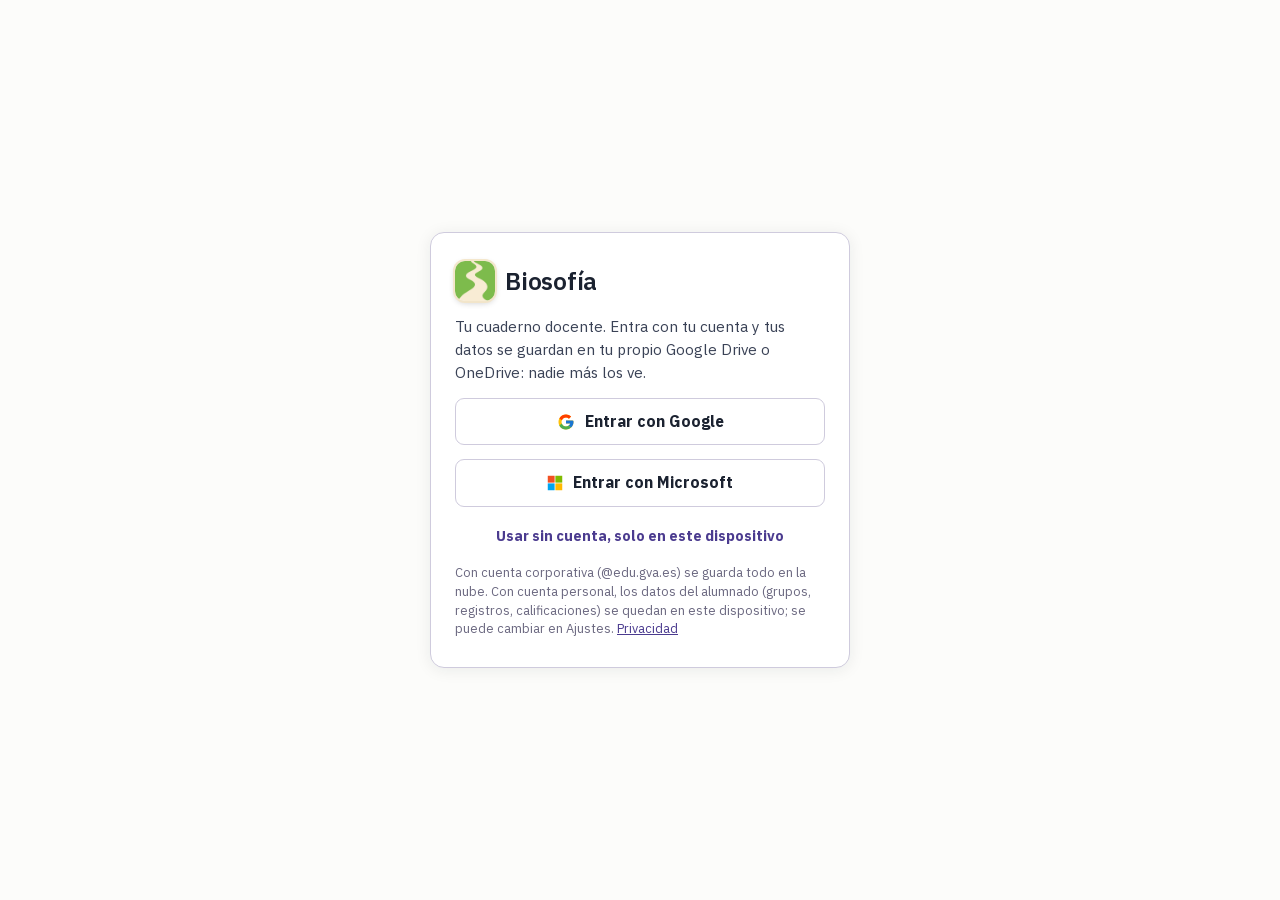
==== commit aeed6e05: "Add files via upload" ====
--- a/index.html
+++ b/index.html
@@ -9,8 +9,18 @@
 <meta name="apple-mobile-web-app-title" content="Biosofía"><meta name="apple-mobile-web-app-status-bar-style" content="default">
 <script src="config.js"></script>
 <script src="nube.js"></script>
-<link rel="preconnect" href="https://fonts.googleapis.com">
-<link rel="stylesheet" href="https://fonts.googleapis.com/css2?family=IBM+Plex+Sans:ital,wght@0,400;0,500;0,600;0,700;1,400&family=IBM+Plex+Mono:wght@400;500;600&family=Caveat:wght@500;700&display=swap">
+<style>
+/* Fuentes alojadas en la propia app (licencia SIL OFL, ver fonts/): no se conecta con Google Fonts */
+@font-face{font-family:'IBM Plex Sans';font-style:normal;font-weight:400;font-display:swap;src:url(fonts/plex-sans-400.woff) format('woff')}
+@font-face{font-family:'IBM Plex Sans';font-style:italic;font-weight:400;font-display:swap;src:url(fonts/plex-sans-400i.woff) format('woff')}
+@font-face{font-family:'IBM Plex Sans';font-style:normal;font-weight:500;font-display:swap;src:url(fonts/plex-sans-500.woff) format('woff')}
+@font-face{font-family:'IBM Plex Sans';font-style:normal;font-weight:600;font-display:swap;src:url(fonts/plex-sans-600.woff) format('woff')}
+@font-face{font-family:'IBM Plex Sans';font-style:normal;font-weight:700 900;font-display:swap;src:url(fonts/plex-sans-700.woff) format('woff')}
+@font-face{font-family:'IBM Plex Mono';font-style:normal;font-weight:400;font-display:swap;src:url(fonts/plex-mono-400.woff) format('woff')}
+@font-face{font-family:'IBM Plex Mono';font-style:normal;font-weight:500;font-display:swap;src:url(fonts/plex-mono-500.woff) format('woff')}
+@font-face{font-family:'IBM Plex Mono';font-style:normal;font-weight:600 900;font-display:swap;src:url(fonts/plex-mono-600.woff) format('woff')}
+@font-face{font-family:'Caveat';font-style:normal;font-weight:400 700;font-display:swap;src:url(fonts/caveat-500.woff) format('woff')}
+</style>
 <style>
 /* Layout: barra superior con navegación por módulos; contenido a una o dos columnas (principal + lateral) que se apilan en móvil. */
 :root{
@@ -251,6 +261,25 @@
 .tip .qx{float:right;margin:-4px -6px 0 4px;font-size:.8rem}
 /* Materiales */
 .matrow{align-items:center}
+.pnavb{display:inline-flex; gap:4px; flex:none}
+@media (max-width:760px){
+  .plannav{flex-wrap:nowrap; gap:6px; width:100%}
+  .plannav .seg{flex:1 1 auto; min-width:0; flex-wrap:nowrap; padding:2px}
+  .plannav .seg button{flex:1 1 auto; padding:7px 4px; font-size:.8rem; min-width:0}
+  .plannav .pnavb .btn{padding:7px 9px; min-height:36px; font-size:.82rem}
+}
+.matfile{flex-wrap:nowrap; gap:10px}
+.mtag{flex:none; font-family:var(--font-m); font-size:.66rem; font-weight:600; letter-spacing:.04em; padding:3px 0; width:38px; text-align:center; border-radius:2px; border:1px solid currentColor}
+.tg-pdf{color:#B0324F; background:#FBEFF3} .tg-doc{color:#2F5FA8; background:#E4ECF7} .tg-ppt{color:#A55A12; background:#F6EBD3} .tg-xls{color:#2F7D4F; background:#E7F3EC}
+.tg-img{color:#4B3B8F; background:#EEEAF7} .tg-vid{color:#8E2B4E; background:#F7E6EE} .tg-web{color:#1F6E80; background:#E2F2F5} .tg-txt{color:var(--ink-2); background:var(--surface-2)}
+:root[data-theme="dark"] .mtag{background:transparent!important}
+@media (prefers-color-scheme: dark){ :root:not([data-theme="light"]) .mtag{background:transparent!important} }
+.mname{display:-webkit-box; -webkit-line-clamp:2; -webkit-box-orient:vertical; overflow:hidden; overflow-wrap:anywhere; color:var(--ink); text-decoration:none; font-weight:500; line-height:1.3}
+.mname:hover{color:var(--accent); text-decoration:underline}
+.mmeta{font-family:var(--font-m); font-size:.7rem; color:var(--muted); margin-top:2px; text-transform:uppercase; letter-spacing:.02em; white-space:nowrap; overflow:hidden; text-overflow:ellipsis}
+.mdesk{display:inline-flex; align-items:center; gap:4px; flex:none}
+.mmas{display:none; flex:none; font-size:1.3rem; min-width:44px; min-height:44px}
+@media (max-width:760px){ .matfile .mdesk{display:none} .matfile .mmas{display:inline-flex; align-items:center; justify-content:center} }
 .matopen{border:0;background:none;text-align:left;cursor:pointer;padding:2px 0;color:var(--ink);font:inherit;min-width:0}
 .matopen:hover b{color:var(--accent);text-decoration:underline}
 .matdrop.over{outline:2px dashed var(--accent);outline-offset:-4px;background:var(--accent-soft)}
@@ -2115,6 +2144,7 @@
 function estadoPlan(key) {
   const p = S.planes[key];
   if (p?.sinClase) return { c: 'off', t: 'Sin clase' };
+  if ((p?.eventos || []).some(e => e.tipo === 'examen')) return { c: 'ok', t: 'Examen' }; // un examen no hay que prepararlo como clase
   if (!p || !(p.titulo || '').trim()) return { c: 'bad', t: 'Sin planificar' };
   const lleno = (p.eventos || []).some(e => e.tipo === 'examen') || (p.actividades || []).length || (p.explicacion || '').trim() || (p.bloques || []).length;
   return lleno ? { c: 'ok', t: 'Planificada' } : { c: 'warn', t: 'Solo título' };
@@ -2140,7 +2170,7 @@
   const o = (a.hora && occ.find(x => x.franja?.inicio === a.hora)) || occ[0];
   const p = plan(o.key);
   const ev = { id: uid(), tipo: 'examen', titulo: a.titulo || 'Examen', fecha: '' };
-  if (!(p.titulo || '').trim()) p.titulo = ev.titulo; // si la sesión ya tenía título, se respeta
+  if ((p.titulo || '').trim() && p.titulo !== ev.titulo) p.tituloPrevio = p.titulo; p.titulo = ev.titulo; // el título de la sesión pasa a ser el del examen
   (p.eventos = p.eventos || []).push(ev);
   Object.assign(a, { planKey: o.key, eventoId: ev.id, hora: a.hora || o.franja?.inicio || '' });
   touchPlan(o.key); touch('agenda');
@@ -2383,8 +2413,8 @@
     }).join('')}</div>`;
   }
   return `<div class="page-head"><div><div class="label">Planificación</div><h1>${title}</h1></div>
-    <div class="row"><div class="seg" role="group" aria-label="Vista">${[['rapida', 'Rápida'], ['dia', 'Día'], ['semana', 'Semana'], ['mes', 'Mes']].map(([v, t]) => `<button data-a="pmode" data-v="${v}" aria-pressed="${m === v}">${t}</button>`).join('')}</div>
-    <button class="btn sm" data-a="pnav" data-d="-1" aria-label="Anterior">‹</button><button class="btn sm" data-a="pnav" data-d="0">Hoy</button><button class="btn sm" data-a="pnav" data-d="1" aria-label="Siguiente">›</button></div></div>
+    <div class="row plannav"><div class="seg" role="group" aria-label="Vista">${[['rapida', 'Rápida'], ['dia', 'Día'], ['semana', 'Semana'], ['mes', 'Mes']].map(([v, t]) => `<button data-a="pmode" data-v="${v}" aria-pressed="${m === v}">${t}</button>`).join('')}</div>
+    <div class="pnavb"><button class="btn sm" data-a="pnav" data-d="-1" aria-label="Anterior">‹</button><button class="btn sm" data-a="pnav" data-d="0">Hoy</button><button class="btn sm" data-a="pnav" data-d="1" aria-label="Siguiente">›</button></div></div></div>
     ${body}
     <p class="small muted" style="margin-top:10px">Pulsa una sesión para prepararla. Desde la sesión puedes <b>desplazar la planificación</b> si se pierde una clase.</p>`;
 };
@@ -2496,6 +2526,8 @@
   const h = S.config.horario.find(x => x.grupoId === grupoId && x.franjaId === franjaId && x.dia === dow(fecha));
   const ns = numSesion(key); const p = S.planes[key]; const t = UI.sesTab;
   const prev = sesionCronologica(key, -1), next = sesionCronologica(key, 1);
+  const gPrev = sesionVecina(key, -1), gNext = sesionVecina(key, 1);
+  const tituloDe = o => { const q = S.planes[o.key]; return q?.sinClase ? 'Sin clase' : (q?.titulo || 'Sin planificar'); };
   let body = '';
   if (p?.sinClase) body = `<div class="panel stack"><h3>Sin clase</h3><p>${esc(p.motivo || '')}</p><div class="row"><button class="btn" data-a="consinclase">Volver a marcarla como clase</button></div></div>`;
   else if (t === 'inicio') body = tabInicio(key, g);
@@ -2504,6 +2536,7 @@
   else if (t === 'desarrollo') body = tabDesarrollo(key, g, f);
   else body = tabCierre(key, g);
   return `<div class="page-head"><div><div class="row small"><a href="#" data-a="go" data-v="plan">‹ Planificación</a>${prev ? `<span class="muted">·</span><a href="#" data-a="sesion" data-k="${esc(prev.key)}" data-tab="${UI.sesTab}">‹ Anterior<span class="mhide">: ${esc(prev.grupo.nombre)} (${prev.fecha === fecha ? '' : fShort(prev.fecha) + ' '}${esc(prev.franja.inicio)})</span></a>` : ''}${next ? `<span class="muted">·</span><a href="#" data-a="sesion" data-k="${esc(next.key)}" data-tab="${UI.sesTab}">Siguiente<span class="mhide">: ${esc(next.grupo.nombre)} (${next.fecha === fecha ? '' : fShort(next.fecha) + ' '}${esc(next.franja.inicio)})</span> ›</a>` : ''}</div>
+    ${gPrev || gNext ? `<div class="row small gnav" style="margin-top:4px;gap:6px">${gchip(g)}<span class="muted" style="margin-left:-4px">:</span>${gPrev ? `<a href="#" data-a="sesion" data-k="${esc(gPrev.key)}" data-tab="${UI.sesTab}" title="${esc(tituloDe(gPrev))}">‹ Anterior<span class="mhide"> de este grupo (${fShort(gPrev.fecha)} · ${esc(tituloDe(gPrev))})</span></a>` : ''}${gPrev && gNext ? '<span class="muted">·</span>' : ''}${gNext ? `<a href="#" data-a="sesion" data-k="${esc(gNext.key)}" data-tab="${UI.sesTab}" title="${esc(tituloDe(gNext))}">Siguiente<span class="mhide"> de este grupo (${fShort(gNext.fecha)} · ${esc(tituloDe(gNext))})</span> ›</a>` : ''}</div>` : ''}
     <h1 style="margin-top:6px">${gchip(g)} <span class="muted" style="font-weight:500">· ${esc(p?.titulo || 'Sin planificar')}</span></h1>
     <div class="sub">${cap(fLong(fecha))} · ${esc(f.inicio)}–${esc(f.fin)}${h?.aula ? ' · Aula ' + esc(h.aula) : ''}${ns ? ` · Sesión ${ns.n} de ${ns.total}` : ''}${p?.unidad ? ' · ' + esc(p.unidad) : ''}</div></div>
     <div class="row">${!p?.sinClase && libroSesion(key)?.b ? `<button class="btn sm primary" data-a="seslibpres">📖 Libro</button>` : ''}${p?.sinClase ? '' : `<button class="btn sm" data-a="desplazar">Desplazar desde aquí</button>`}</div></div>
@@ -3531,6 +3564,7 @@
 
 /* ---------- campos (input/change) ---------- */
 const Fd = {
+  matmover2(el) { const f = matA().archivos.find(x => x.id === el.dataset.id); if (f) { f.carpeta = el.value || null; touch('materiales'); closeModal(); matRe(); toast('Movido'); } },
   plan(el) { const p = plan(UI.sesion); p[el.dataset.k] = el.value; touchPlan(UI.sesion); },
   cr(el) { const c = UI.cr; if (!c) return; const k = el.dataset.k; c[k] = el.type === 'checkbox' ? el.checked : el.type === 'number' ? Number(el.value) : el.value; if (el.type === 'checkbox' || el.tagName === 'SELECT') crRender(); },
   crres(el) { const c = UI.cr; if (c?.res) c.res[el.dataset.k] = el.value; },
@@ -4766,6 +4800,23 @@
 function matRuta(a, cid) { const out = []; let c = a.carpetas.find(x => x.id === cid), g = 0; while (c && g++ < 50) { out.unshift(c); const p = c.parent; c = a.carpetas.find(x => x.id === p); } return out; }
 function matSub(a, cid) { const ids = new Set([cid]); let ch = true; while (ch) { ch = false; a.carpetas.forEach(c => { if (c.parent && ids.has(c.parent) && !ids.has(c.id)) { ids.add(c.id); ch = true; } }); } return ids; }
 const tamTxt = b => !b ? '' : b < 1048576 ? Math.max(1, Math.round(b / 1024)) + ' KB' : (b / 1048576).toLocaleString('es-ES', { maximumFractionDigits: 1 }) + ' MB';
+/* fila compacta de Materiales */
+const matTag = t => t === 'enlace' ? ['WEB', 'tg-web'] : t === 'application/pdf' ? ['PDF', 'tg-pdf'] : /word|opendocument\.text/.test(t || '') ? ['DOC', 'tg-doc'] : /presentation|powerpoint/.test(t || '') ? ['PPT', 'tg-ppt'] : /sheet|excel/.test(t || '') ? ['XLS', 'tg-xls'] : (t || '').startsWith('image') ? ['IMG', 'tg-img'] : (t || '').startsWith('video') ? ['VÍD', 'tg-vid'] : ['TXT', 'tg-txt'];
+const matNombreVer = n => (n || 'Sin nombre').replace(/[_]+/g, ' ').replace(/\s+/g, ' ').trim();
+const matHref = f => f.tipo === 'enlace' ? (f.url || '#') : '_blob/' + f.assetId + '?n=' + encodeURIComponent((f.nombre || 'archivo') + (MAT_EXT_DE[f.tipo] ? '.' + MAT_EXT_DE[f.tipo] : ''));
+function matMasModal(id, borrar) {
+  const a = matA(); const f = a?.archivos.find(x => x.id === id); if (!f) { closeModal(); return; }
+  const destinos = a.carpetas.map(c => ({ c, p: matRuta(a, c.id).map(x => x.nombre || 'Sin nombre').join(' › ') })).sort((x, y) => x.p.localeCompare(y.p, 'es'));
+  modal(`<div class="row" style="flex-wrap:nowrap;align-items:flex-start;gap:10px"><span class="mtag ${matTag(f.tipo)[1]}">${matTag(f.tipo)[0]}</span><div class="grow"><b style="overflow-wrap:anywhere">${esc(matNombreVer(f.nombre))}</b><div class="mmeta">${matTipo(f.tipo)}${f.size ? ' · ' + tamTxt(f.size) : ''}${f.fecha ? ' · ' + fShort(f.fecha) : ''}</div></div></div>
+    <div class="sheetlist">
+      <a class="btn" style="justify-content:flex-start;border:0;padding:14px 6px;font-size:1rem;font-weight:700;background:none;border-radius:0" href="${esc(matHref(f))}" target="_blank" rel="noopener" data-a="close">Abrir</a>
+      <button data-a="matmasren" data-id="${f.id}">Cambiar el nombre</button>
+      ${destinos.length ? `<label class="f" style="border-top:1px solid var(--line);padding:12px 6px">Mover a<select data-f="matmover2" data-id="${f.id}"><option value="" ${!f.carpeta ? 'selected' : ''}>${esc(a.nombre)} (inicio)</option>${destinos.map(({ c, p }) => `<option value="${c.id}" ${f.carpeta === c.id ? 'selected' : ''}>${esc(p)}</option>`).join('')}</select></label>` : ''}
+      ${borrar ? `<div class="alert bad small" style="margin-top:6px"><span class="grow">¿Borrar <b>${esc(matNombreVer(f.nombre))}</b>? No se puede deshacer.</span><button class="btn sm danger" data-a="matmasdelok" data-id="${f.id}">Borrar</button><button class="btn sm" data-a="matmas" data-id="${f.id}">Cancelar</button></div>`
+        : `<button data-a="matmasdel" data-id="${f.id}" style="color:var(--bad)">Borrar</button>`}
+    </div>
+    <div class="row" style="margin-top:8px"><button class="btn" data-a="close" style="width:100%;justify-content:center">Cerrar</button></div>`, true);
+}
 const matTipo = t => t === 'enlace' ? 'Enlace' : t === 'application/pdf' ? 'PDF' : /word|opendocument\.text/.test(t || '') ? 'Word' : /presentation|powerpoint/.test(t || '') ? 'Presentación' : /sheet|excel/.test(t || '') ? 'Hoja de cálculo' : (t || '').startsWith('image') ? 'Imagen' : (t || '').startsWith('video') ? 'Vídeo' : 'Texto';
 const matIcon = t => t === 'enlace' ? '🔗' : t === 'application/pdf' ? '📕' : /word|opendocument\.text/.test(t || '') ? '📘' : /presentation|powerpoint/.test(t || '') ? '📙' : /sheet|excel/.test(t || '') ? '📗' : (t || '').startsWith('image') ? '🖼️' : (t || '').startsWith('video') ? '🎬' : '📄';
 VIEWS.materiales = () => {
@@ -4785,9 +4836,10 @@
   const filaCarpeta = c => { const n = cuenta(c); return `<div class="li matrow">${UI.matRen === c.id ? `<span aria-hidden="true">📁</span><input type="text" value="${esc(c.nombre)}" data-f="matcren" data-id="${c.id}" class="grow" aria-label="Nombre de la carpeta"><button class="btn sm" data-a="matrenok">Listo</button>`
     : `<button class="matopen grow" data-a="matcd" data-id="${c.id}"><span aria-hidden="true">📁</span> <b>${esc(c.nombre || 'Sin nombre')}</b> <span class="tiny muted">${n.f} ${n.f === 1 ? 'archivo' : 'archivos'}${n.c ? ' · ' + n.c + (n.c === 1 ? ' carpeta' : ' carpetas') : ''}</span></button><button class="iconbtn" data-a="matren" data-id="${c.id}" aria-label="Cambiar el nombre" title="Cambiar el nombre">✎</button><button class="iconbtn" data-a="confirm" data-c="matdelc:${c.id}" aria-label="Borrar carpeta" title="Borrar carpeta">✕</button>`}</div>
     ${conf === 'matdelc:' + c.id ? `<div class="alert bad small"><span class="grow">Se borrará la carpeta <b>${esc(c.nombre)}</b>${n.f || n.c ? ` con todo lo que contiene (${n.f} ${n.f === 1 ? 'archivo' : 'archivos'}${n.c ? ', ' + n.c + (n.c === 1 ? ' subcarpeta' : ' subcarpetas') : ''})` : ''}. No se puede deshacer.</span><button class="btn sm danger" data-a="matdelc" data-id="${c.id}">Borrar</button><button class="btn sm" data-a="cancel">Cancelar</button></div>` : ''}`; };
-  const filaArchivo = f => `<div class="li matrow"><span aria-hidden="true">${matIcon(f.tipo)}</span>${UI.matRen === f.id ? `<input type="text" value="${esc(f.nombre)}" data-f="matfren" data-id="${f.id}" class="grow" aria-label="Nombre del archivo"><button class="btn sm" data-a="matrenok">Listo</button>`
-    : `<div class="grow" style="min-width:0"><a href="${esc(f.tipo === 'enlace' ? f.url : '_blob/' + f.assetId + '?n=' + encodeURIComponent((f.nombre || 'archivo') + (MAT_EXT_DE[f.tipo] ? '.' + MAT_EXT_DE[f.tipo] : '')))}" target="_blank" rel="noopener" style="overflow-wrap:anywhere"><b>${esc(f.nombre || 'Sin nombre')}</b></a><div class="tiny muted">${matTipo(f.tipo)}${f.size ? ' · ' + tamTxt(f.size) : ''}${f.fecha ? ' · ' + fShort(f.fecha) : ''}${f.tipo === 'enlace' ? ' · ' + esc((f.url || '').replace(/^https?:\/\//, '').slice(0, 50)) : ''}</div></div>
-      ${destinos.length ? mover(f) : ''}<button class="iconbtn" data-a="matren" data-id="${f.id}" aria-label="Cambiar el nombre" title="Cambiar el nombre">✎</button><button class="iconbtn" data-a="confirm" data-c="matdelf:${f.id}" aria-label="Borrar" title="Borrar">✕</button>`}</div>
+  const filaArchivo = f => `<div class="li matrow matfile">${UI.matRen === f.id ? `<span class="mtag ${matTag(f.tipo)[1]}">${matTag(f.tipo)[0]}</span><input type="text" value="${esc(f.nombre)}" data-f="matfren" data-id="${f.id}" class="grow" aria-label="Nombre del archivo"><button class="btn sm" data-a="matrenok">Listo</button>`
+    : `<span class="mtag ${matTag(f.tipo)[1]}" aria-hidden="true">${matTag(f.tipo)[0]}</span><div class="grow" style="min-width:0"><a class="mname" href="${esc(matHref(f))}" target="_blank" rel="noopener" title="${esc(f.nombre || '')}">${esc(matNombreVer(f.nombre))}</a><div class="mmeta">${matTipo(f.tipo)}${f.size ? ' · ' + tamTxt(f.size) : ''}${f.fecha ? ' · ' + fShort(f.fecha) : ''}${f.tipo === 'enlace' ? ' · ' + esc((f.url || '').replace(/^https?:\/\//, '').slice(0, 40)) : ''}</div></div>
+      <span class="mdesk">${destinos.length ? mover(f) : ''}<button class="iconbtn" data-a="matren" data-id="${f.id}" aria-label="Cambiar el nombre" title="Cambiar el nombre">✎</button><button class="iconbtn" data-a="confirm" data-c="matdelf:${f.id}" aria-label="Borrar" title="Borrar">✕</button></span>
+      <button class="iconbtn mmas" data-a="matmas" data-id="${f.id}" aria-label="Opciones de ${esc(f.nombre || 'archivo')}">⋯</button>`}</div>
     ${conf === 'matdelf:' + f.id ? `<div class="alert bad small"><span class="grow">¿Borrar <b>${esc(f.nombre)}</b>? No se puede deshacer.</span><button class="btn sm danger" data-a="matdelf" data-id="${f.id}">Borrar</button><button class="btn sm" data-a="cancel">Cancelar</button></div>` : ''}`;
   const puedeSubir = !!ARCH.assets;
   const barra = `<div class="row">${puedeSubir ? `<button class="btn sm primary" data-a="matsubir">⬆ Subir archivos</button>` : ''}<button class="btn sm" data-a="matcarpeta">+ Carpeta</button><button class="btn sm" data-a="matenlace">+ Enlace</button></div>`;
@@ -4856,6 +4908,10 @@
   matdelc(el) { const a = matA(); const ids = matSub(a, el.dataset.id); a.archivos.filter(f => ids.has(f.carpeta)).forEach(matBorrarArchivo);
     a.archivos = a.archivos.filter(f => !ids.has(f.carpeta)); a.carpetas = a.carpetas.filter(c => !ids.has(c.id)); touch('materiales'); UI.confirm = null; matRe(); toast('Carpeta borrada'); },
   matdela() { const a = matA(); a.archivos.forEach(matBorrarArchivo); librosMat(a.id).forEach(b => { delete S.libros[b.id]; Save.dirty.delete('libro_' + b.id); Store.remove('libro_' + b.id).catch(() => {}); }); S.materiales.asigs = matDe().filter(x => x !== a); touch('materiales'); UI.matAsig = null; UI.matCarpeta = null; UI.confirm = null; render(); toast('Asignatura borrada'); },
+  matmas(el) { matMasModal(el.dataset.id); },
+  matmasdel(el) { matMasModal(el.dataset.id, true); },
+  matmasdelok(el) { closeModal(); A.matdelf(el); },
+  matmasren(el) { closeModal(); A.matren(el); },
   matmov(el) { const L = matDe(); const i = L.indexOf(matA()); const j = i + Number(el.dataset.d); if (j < 0 || j >= L.length) return; [L[i], L[j]] = [L[j], L[i]]; touch('materiales'); matRe(); },
 });
 Object.assign(Fd, {
@@ -5556,7 +5612,7 @@
   Nube.alPrefs = () => { if (UI.view === 'ajustes' && !$('#modal').innerHTML) { UI.keepScroll = true; render(); } };
   Nube.antesDeSalir = async () => { clearTimeout(Save.timer); if (Save.dirty.size) await flush(); };
   await Store.init(); ARCH.assets = Nube.archivos;
-  try { hydrate(await Store.loadAll()); try { (S.agenda || []).forEach(vincularExamenAgenda); } catch (e) {} } catch (e) { showBanner('No se han podido cargar tus datos. Recarga la página; si sigue igual, importa tu última copia.'); }
+  try { hydrate(await Store.loadAll()); try { (S.agenda || []).forEach(vincularExamenAgenda); Object.entries(S.planes).forEach(([k, p]) => { const ex = (p?.eventos || []).find(e => e.tipo === 'examen'); if (ex && !(p.titulo || '').trim()) { p.titulo = ex.titulo || 'Examen'; touchPlan(k); } }); } catch (e) {} } catch (e) { showBanner('No se han podido cargar tus datos. Recarga la página; si sigue igual, importa tu última copia.'); }
   if (Store.mode === 'local') showBanner('Estás usando la app sin cuenta: los datos se guardan solo en este navegador. Exporta copias desde Ajustes o entra con tu cuenta desde el botón ⌂ de arriba.');
   Nube.refrescarEstado();
   if (esMovil() && UI.planMode === 'semana') UI.planMode = 'dia';
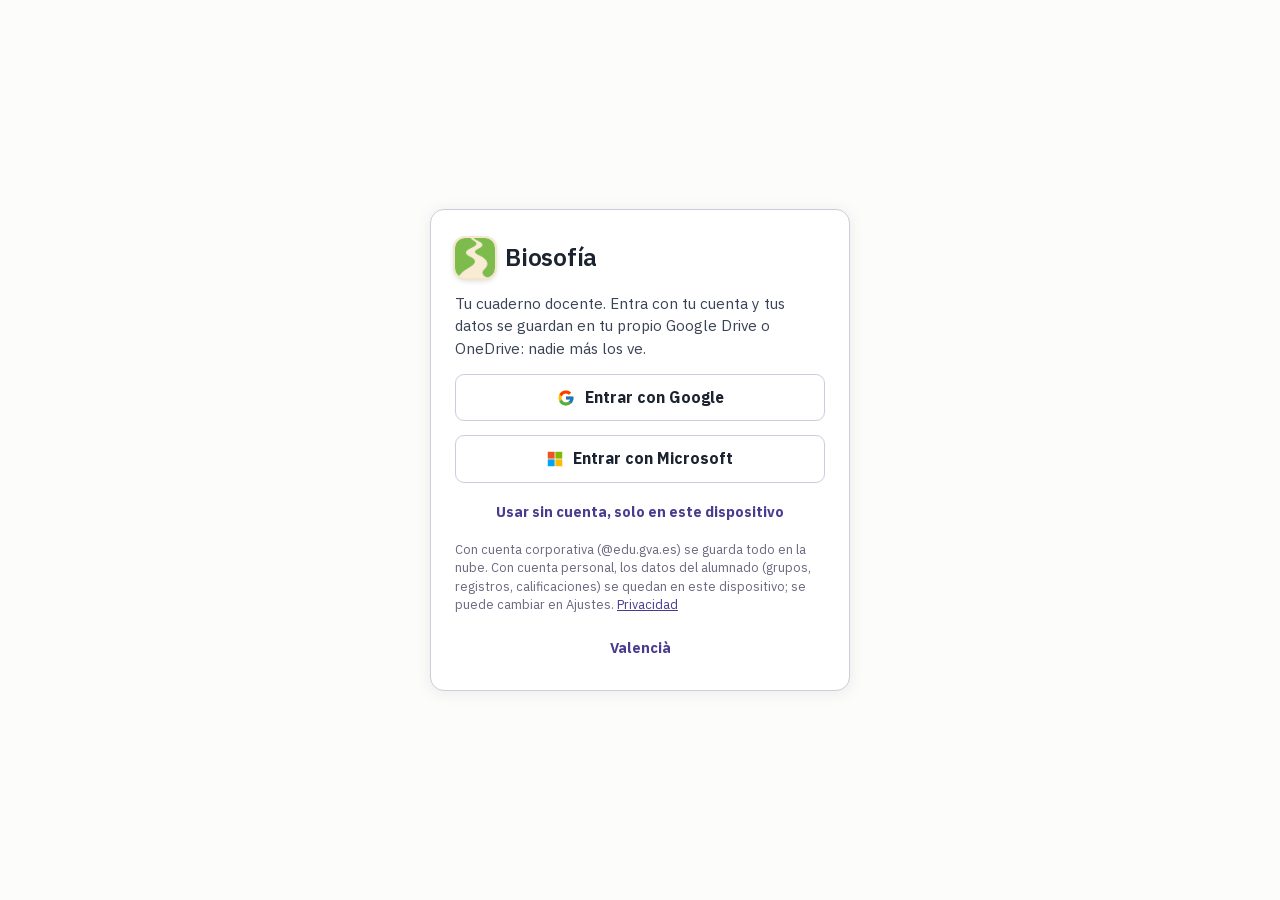
==== commit 7f56c76e: "Add files via upload" ====
--- a/index.html
+++ b/index.html
@@ -7,549 +7,17 @@
 <link rel="apple-touch-icon" href="apple-touch-icon.png">
 <script>try{if((window.matchMedia&&matchMedia('(display-mode: standalone)').matches)||navigator.standalone)document.documentElement.classList.add('pwa')}catch(e){}</script><meta name="apple-mobile-web-app-capable" content="yes"><meta name="mobile-web-app-capable" content="yes">
 <meta name="apple-mobile-web-app-title" content="Biosofía"><meta name="apple-mobile-web-app-status-bar-style" content="default">
+<script src="js/00-va.js"></script>
+<script src="js/00-idioma.js"></script>
 <script src="config.js"></script>
 <script src="nube.js"></script>
-<style>
-/* Fuentes alojadas en la propia app (licencia SIL OFL, ver fonts/): no se conecta con Google Fonts */
-@font-face{font-family:'IBM Plex Sans';font-style:normal;font-weight:400;font-display:swap;src:url(fonts/plex-sans-400.woff) format('woff')}
-@font-face{font-family:'IBM Plex Sans';font-style:italic;font-weight:400;font-display:swap;src:url(fonts/plex-sans-400i.woff) format('woff')}
-@font-face{font-family:'IBM Plex Sans';font-style:normal;font-weight:500;font-display:swap;src:url(fonts/plex-sans-500.woff) format('woff')}
-@font-face{font-family:'IBM Plex Sans';font-style:normal;font-weight:600;font-display:swap;src:url(fonts/plex-sans-600.woff) format('woff')}
-@font-face{font-family:'IBM Plex Sans';font-style:normal;font-weight:700 900;font-display:swap;src:url(fonts/plex-sans-700.woff) format('woff')}
-@font-face{font-family:'IBM Plex Mono';font-style:normal;font-weight:400;font-display:swap;src:url(fonts/plex-mono-400.woff) format('woff')}
-@font-face{font-family:'IBM Plex Mono';font-style:normal;font-weight:500;font-display:swap;src:url(fonts/plex-mono-500.woff) format('woff')}
-@font-face{font-family:'IBM Plex Mono';font-style:normal;font-weight:600 900;font-display:swap;src:url(fonts/plex-mono-600.woff) format('woff')}
-@font-face{font-family:'Caveat';font-style:normal;font-weight:400 700;font-display:swap;src:url(fonts/caveat-500.woff) format('woff')}
-</style>
-<style>
-/* Layout: barra superior con navegación por módulos; contenido a una o dos columnas (principal + lateral) que se apilan en móvil. */
-:root{
-  --bg:#FCFCFA; --surface:#ffffff; --surface-2:#F3F1F8; --ink:#1B2230; --ink-2:#3A4256; --muted:#6B6880; --line:#CFCBDD;
-  --accent:#4B3B8F; --accent-ink:#ffffff; --accent-soft:#EEEAF7;
-  --ok:#2F7D4F; --ok-soft:#E7F3EC; --warn:#9c620a; --warn-soft:#F6EBD3; --bad:#B0324F; --bad-soft:#FBEFF3; --info:#3F6FA8; --info-soft:#E4ECF7;
-  --barra:#2B2457; --barra-ink:#ffffff; --barra-2:#CFC8EA; --rosa:#F2B8CB; --mano:#B03A63; --mano-2:#4B3B8F; --cuadri:rgba(75,59,143,.07);
-  --g1:#1f8a70; --g2:#2f5fb3; --g3:#b98222; --g4:#8a5bb5; --g5:#a8453a; --g6:#6f8f2a; --g7:#c2457a; --g8:#1592a8; --g9:#56616b;
-  --font-d:'IBM Plex Sans', 'Segoe UI', system-ui, sans-serif;
-  --font-b:'IBM Plex Sans', 'Segoe UI', system-ui, sans-serif;
-  --font-m:'IBM Plex Mono', ui-monospace, 'SFMono-Regular', Menlo, monospace;
-  --font-h:'Caveat', 'Segoe Print', 'Bradley Hand', cursive;
-  --r:3px; --shadow:0 1px 0 rgba(27,34,48,.04);
-}
-@media (prefers-color-scheme: dark){ :root:not([data-theme="light"]){
-  --bg:#13111D; --surface:#1B1928; --surface-2:#252236; --ink:#E8E6F2; --ink-2:#B9B5CC; --muted:#8E8AA6; --line:#34314A;
-  --accent:#A99BEA; --accent-ink:#14121F; --accent-soft:#2A2550;
-  --ok:#6ac48d; --ok-soft:#163325; --warn:#e3a94a; --warn-soft:#3a2c12; --bad:#EE86A3; --bad-soft:#3D1C29; --info:#7ea6ec; --info-soft:#1b2a45;
-  --barra:#0E0B1F; --barra-2:#B9B0E0; --mano:#F2A0BC; --mano-2:#C4B8F5; --cuadri:rgba(169,155,234,.05);
-  --g1:#3fb592; --g2:#6f98e6; --g3:#dcaa4c; --g4:#b48ade; --g5:#df7a6d; --g6:#9fc155; --g7:#e57aa6; --g8:#4fc3d6; --g9:#9aa5ae;
-  --shadow:0 1px 2px rgba(0,0,0,.3); color-scheme:dark; } }
-:root[data-theme="dark"]{
-  --bg:#13111D; --surface:#1B1928; --surface-2:#252236; --ink:#E8E6F2; --ink-2:#B9B5CC; --muted:#8E8AA6; --line:#34314A;
-  --accent:#A99BEA; --accent-ink:#14121F; --accent-soft:#2A2550;
-  --ok:#6ac48d; --ok-soft:#163325; --warn:#e3a94a; --warn-soft:#3a2c12; --bad:#EE86A3; --bad-soft:#3D1C29; --info:#7ea6ec; --info-soft:#1b2a45;
-  --barra:#0E0B1F; --barra-2:#B9B0E0; --mano:#F2A0BC; --mano-2:#C4B8F5; --cuadri:rgba(169,155,234,.05);
-  --g1:#3fb592; --g2:#6f98e6; --g3:#dcaa4c; --g4:#b48ade; --g5:#df7a6d; --g6:#9fc155; --g7:#e57aa6; --g8:#4fc3d6; --g9:#9aa5ae;
-  --shadow:0 1px 2px rgba(0,0,0,.3); color-scheme:dark; }
-
-*{box-sizing:border-box}
-html,body{background:var(--bg); color:var(--ink)}
-body{font-family:var(--font-b); font-size:15px; line-height:1.5; font-variant-numeric:tabular-nums}
-h1,h2,h3,h4{font-family:var(--font-d); font-weight:700; line-height:1.2; margin:0; text-wrap:balance; letter-spacing:-.01em}
-h1{font-size:1.6rem} h2{font-size:1.2rem} h3{font-size:1.02rem} h4{font-size:.92rem}
-a{color:var(--accent)}
-button,input,select,textarea{font:inherit; color:inherit}
-:focus-visible{outline:2px solid var(--accent); outline-offset:2px}
-
-.topbar{position:sticky; top:env(safe-area-inset-top,0px); z-index:20; background:var(--surface); border-bottom:1px solid var(--line)}
-.topbar-in{max-width:1240px; margin:0 auto; padding-inline:16px; display:flex; align-items:center; gap:16px; min-height:54px}
-.brand{font-family:var(--font-d); font-weight:700; font-size:1.05rem; display:flex; align-items:center; gap:8px; white-space:nowrap}
-.brand-mark{width:22px; height:22px; border-radius:6px; background:linear-gradient(135deg,var(--g1),var(--g2)); display:inline-block}
-.nav{display:flex; gap:2px; overflow-x:auto; scrollbar-width:none; flex:1; min-width:0}
-.nav::-webkit-scrollbar{display:none}
-.nav button{border:0; background:none; padding:8px 11px; border-radius:8px; color:var(--ink-2); cursor:pointer; white-space:nowrap; font-weight:700; font-size:.92rem}
-.nav button:hover{background:var(--surface-2); color:var(--ink)}
-.nav button[aria-current="page"]{background:var(--accent-soft); color:var(--accent)}
-.savestate{font-size:.78rem; color:var(--muted); white-space:nowrap}
-.savestate.err{color:var(--bad)}
-@media (max-width:760px){ .topbar-in{flex-wrap:wrap; gap:4px 12px; padding-block:8px 4px} .brand{flex:1} .nav{order:3; flex-basis:100%; margin-inline:-6px} }
-
-main{max-width:1240px; margin:0 auto; padding-inline:16px; padding-block:20px 60px}
-.banner{max-width:1240px; margin:12px auto 0; padding-inline:16px}
-.banner > div{background:var(--warn-soft); color:var(--ink); border-radius:var(--r); padding:10px 14px; font-size:.9rem}
-
-.page-head{display:flex; flex-wrap:wrap; align-items:flex-end; justify-content:space-between; gap:12px; margin-bottom:18px}
-.page-head .sub{color:var(--ink-2); margin-top:4px}
-.cols{display:grid; grid-template-columns:minmax(0,1fr) 340px; gap:20px; align-items:start}
-@media (max-width:900px){ .cols{grid-template-columns:minmax(0,1fr)} }
-.stack{display:flex; flex-direction:column; gap:14px}
-.row{display:flex; flex-wrap:wrap; gap:8px; align-items:center}
-.row.between{justify-content:space-between}
-.grow{flex:1; min-width:0}
-
-.panel{background:var(--surface); border:1px solid var(--line); border-radius:var(--r); padding:16px; box-shadow:var(--shadow)}
-.panel > h2, .panel > h3{margin-bottom:10px}
-.panel-title{display:flex; align-items:center; justify-content:space-between; gap:8px; margin-bottom:10px}
-.muted{color:var(--muted)} .small{font-size:.85rem} .tiny{font-size:.76rem}
-.label{font-size:.74rem; text-transform:uppercase; letter-spacing:.06em; color:var(--muted); font-weight:700}
-.empty{color:var(--muted); font-size:.9rem; padding:6px 0}
-hr{border:0; border-top:1px solid var(--line); margin:12px 0}
-
-.btn{display:inline-flex; align-items:center; gap:6px; border:1px solid var(--line); background:var(--surface); padding:7px 12px; border-radius:8px; cursor:pointer; font-weight:700; font-size:.9rem; color:var(--ink); text-decoration:none}
-.btn:hover{border-color:var(--ink-2)}
-.btn.primary{background:var(--accent); border-color:var(--accent); color:var(--accent-ink)}
-.btn.primary:hover{filter:brightness(1.07)}
-.btn.ghost{border-color:transparent; background:none}
-.btn.ghost:hover{background:var(--surface-2)}
-.btn.danger{color:var(--bad)}
-.btn.sm{padding:4px 9px; font-size:.82rem}
-.btn[disabled]{opacity:.5; cursor:default}
-.iconbtn{border:0; background:none; cursor:pointer; color:var(--muted); padding:4px 6px; border-radius:6px; font-size:.95rem}
-.iconbtn:hover{background:var(--surface-2); color:var(--ink)}
-
-.seg{display:inline-flex; background:var(--surface-2); border-radius:9px; padding:3px; gap:2px; flex-wrap:wrap}
-.seg button{border:0; background:none; padding:6px 12px; border-radius:7px; cursor:pointer; font-weight:700; font-size:.86rem; color:var(--ink-2)}
-.seg button[aria-pressed="true"]{background:var(--surface); color:var(--ink); box-shadow:var(--shadow)}
-
-.tabs{display:flex; gap:4px; border-bottom:1px solid var(--line); margin-bottom:16px; overflow-x:auto}
-.tabs button{border:0; background:none; padding:10px 14px; cursor:pointer; font-weight:700; color:var(--ink-2); border-bottom:3px solid transparent; margin-bottom:-1px; white-space:nowrap}
-.tabs button[aria-selected="true"]{color:var(--ink); border-bottom-color:var(--accent)}
-
-.pill{display:inline-flex; align-items:center; gap:5px; padding:2px 9px; border-radius:999px; font-size:.76rem; font-weight:700; white-space:nowrap}
-.pill.ok{background:var(--ok-soft); color:var(--ok)} .pill.warn{background:var(--warn-soft); color:var(--warn)}
-.pill.bad{background:var(--bad-soft); color:var(--bad)} .pill.off{background:var(--surface-2); color:var(--muted)}
-.pill.info{background:var(--info-soft); color:var(--info)} .pill.acc{background:var(--accent-soft); color:var(--accent)}
-.dot{width:9px; height:9px; border-radius:50%; display:inline-block; flex:none}
-.gchip{display:inline-flex; align-items:center; gap:6px; font-weight:700}
-.gchip .sw{width:10px; height:10px; border-radius:3px; flex:none}
-.tag{display:inline-block; padding:1px 7px; border-radius:6px; background:var(--surface-2); color:var(--ink-2); font-size:.74rem; font-weight:700; margin:1px 2px 1px 0}
-
-label.f{display:flex; flex-direction:column; gap:4px; font-size:.82rem; font-weight:700; color:var(--ink-2); min-width:0}
-input[type=text],input[type=date],input[type=time],input[type=number],input[type=url],input[type=search],select,textarea{
-  border:1px solid var(--line); background:var(--surface); border-radius:8px; padding:7px 10px; width:100%; min-width:0; font-weight:400; color:var(--ink)}
-textarea{resize:vertical; min-height:70px; line-height:1.45}
-input:focus,select:focus,textarea:focus{outline:2px solid var(--accent-soft); border-color:var(--accent)}
-.fgrid{display:grid; grid-template-columns:repeat(auto-fit,minmax(170px,1fr)); gap:10px}
-.check{display:inline-flex; align-items:center; gap:6px; font-size:.88rem; cursor:pointer}
-
-/* Línea del día */
-.tl{display:flex; flex-direction:column; gap:8px}
-.tl-item{display:grid; grid-template-columns:88px 6px minmax(0,1fr) auto; gap:12px; align-items:center; background:var(--surface); border:1px solid var(--line); border-radius:var(--r); padding:12px 14px; cursor:pointer; text-align:left; width:100%}
-.tl-item:hover{border-color:var(--ink-2)}
-.tl-time{font-weight:700; font-size:.95rem} .tl-time small{display:block; color:var(--muted); font-weight:400; font-size:.78rem}
-.tl-bar{align-self:stretch; border-radius:4px}
-.tl-title{font-weight:700} .tl-meta{color:var(--ink-2); font-size:.84rem}
-.tl-item.now{outline:2px solid var(--accent); outline-offset:-1px}
-.tl-item.off{opacity:.6; cursor:default}
-.tl-item.otro{background:var(--surface-2); cursor:default; border-style:dashed}
-.cell.otro{background:none; border:1px dashed var(--line); border-left:4px solid var(--muted); cursor:default; min-height:40px}
-@media (max-width:560px){ .tl-item{grid-template-columns:62px 5px minmax(0,1fr)} .tl-item > .pill{grid-column:3; justify-self:start} }
-
-.list{display:flex; flex-direction:column}
-.li{display:flex; gap:10px; align-items:flex-start; padding:9px 0; border-top:1px solid var(--line)}
-.li:first-child{border-top:0}
-.li .grow{font-size:.92rem}
-.alert{display:flex; gap:10px; align-items:flex-start; padding:9px 10px; border-radius:8px; font-size:.9rem}
-.alert.bad{background:var(--bad-soft)} .alert.warn{background:var(--warn-soft)} .alert.info{background:var(--info-soft)}
-.alert b{font-weight:700}
-
-/* Semana */
-.wk-wrap{overflow-x:auto; border:1px solid var(--line); border-radius:var(--r); background:var(--surface)}
-table.wk{border-collapse:collapse; width:100%; min-width:760px}
-table.wk th, table.wk td{border-top:1px solid var(--line); border-left:1px solid var(--line); padding:6px; vertical-align:top; text-align:left}
-table.wk th{font-family:var(--font-d); font-size:.86rem; background:var(--surface-2)}
-table.wk th:first-child, table.wk td:first-child{border-left:0; width:78px; font-size:.8rem; color:var(--ink-2)}
-table.wk tr:first-child th{border-top:0}
-table.wk th.today{background:var(--accent-soft); color:var(--accent)}
-td.fest{background:repeating-linear-gradient(135deg,var(--surface-2) 0 6px,transparent 6px 12px)}
-.cell{display:block; width:100%; text-align:left; border:0; border-left:4px solid; border-radius:6px; padding:6px 8px; background:var(--surface-2); cursor:pointer; min-height:58px}
-.cell:hover{filter:brightness(.97)}
-.cell .t{font-weight:700; font-size:.84rem; line-height:1.25}
-.cell .m{font-size:.74rem; color:var(--ink-2)}
-.cell.unplanned .t{color:var(--bad)}
-
-.month{display:grid; grid-template-columns:repeat(5,minmax(0,1fr)); gap:6px}
-.mday{background:var(--surface); border:1px solid var(--line); border-radius:8px; padding:6px 8px; min-height:92px; cursor:pointer; text-align:left; display:flex; flex-direction:column; gap:3px}
-.mday.out{opacity:.4}
-.mday.fest{background:repeating-linear-gradient(135deg,var(--surface-2) 0 6px,var(--surface) 6px 12px)}
-.mday.today{outline:2px solid var(--accent)}
-.mday .n{font-family:var(--font-d); font-weight:700}
-.mhead{font-family:var(--font-d); font-weight:700; font-size:.85rem; color:var(--ink-2); padding:0 4px}
-.mini{font-size:.72rem; line-height:1.3; padding:1px 5px; border-radius:4px; white-space:nowrap; overflow:hidden; text-overflow:ellipsis}
-
-table.data.reg{width:auto; min-width:50%}
-table.data.reg th, table.data.reg td{text-align:center; padding:4px 8px; min-width:56px}
-table.data.reg .stick{position:sticky; left:0; background:var(--surface); text-align:left; z-index:1; white-space:nowrap}
-.rcell{border:0; background:none; cursor:pointer; min-width:34px; min-height:28px; border-radius:6px; padding:2px}
-.rcell:hover{background:var(--surface-2)}
-/* Plano de clase */
-.plano-cfg{display:grid; grid-template-columns:repeat(auto-fit,minmax(250px,1fr)); gap:14px; align-items:start}
-.plano{display:flex; flex-direction:column; gap:14px; overflow-x:auto; padding-bottom:4px}
-.pizarra{align-self:center; background:var(--ink); color:var(--surface); border-radius:6px; padding:6px 40px; font-size:.8rem; font-weight:700; letter-spacing:.04em}
-.pfila{display:flex; gap:18px; justify-content:safe center; min-width:min-content}
-.pmesa{flex:none; display:grid; gap:4px; padding:6px; border-radius:10px; background:var(--surface-2); border:1px solid var(--line)}
-.pmesa .scard{min-height:64px; width:124px}
-.pmesa .seat.empty[style]{width:124px; min-height:64px}
-.seat{width:118px; min-height:58px; border:1px dashed var(--line); background:var(--surface); border-radius:8px; padding:6px 8px; text-align:left; cursor:pointer; font-size:.84rem; font-weight:700; line-height:1.2}
-.seat.empty{color:var(--muted); font-weight:400; text-align:center}
-.seat.sel{outline:3px solid var(--accent); outline-offset:-1px}
-.seat.drop{background:var(--accent-soft)}
-.seat .tg{display:block; font-size:.7rem; color:var(--muted); font-weight:400; margin-top:2px}
-.sinsitio{display:flex; flex-wrap:wrap; gap:6px}
-.chipal{border:1px solid var(--line); background:var(--surface); border-radius:999px; padding:4px 10px; cursor:pointer; font-size:.84rem}
-.chipal.sel{background:var(--accent); color:var(--accent-ink); border-color:var(--accent)}
-/* Planificación rápida (formato tabla mensual por semanas) */
-table.qp{border-collapse:collapse; width:100%; min-width:760px; table-layout:fixed}
-table.qp th, table.qp td{border:1px solid var(--line); padding:0; vertical-align:top; text-align:left}
-table.qp th{font-size:.82rem; padding:6px 8px; background:var(--surface-2); white-space:nowrap; overflow:hidden; text-overflow:ellipsis}
-table.qp th:first-child, table.qp td.qd{width:58px}
-table.qp td.qd{font-family:var(--font-d); font-weight:700; font-size:.85rem; padding:6px 8px; color:var(--ink-2)}
-table.qp td.qd.today{color:var(--accent)}
-table.qp tr.qout{opacity:.6}
-table.qp td.qfest{background:repeating-linear-gradient(135deg,var(--surface-2) 0 6px,var(--surface) 6px 12px); color:var(--muted); font-size:.8rem; padding:6px 8px}
-table.qp td.qc{position:relative}
-.qt{display:block; width:100%; border:0; background:transparent; resize:none; padding:6px 22px 6px 8px; font-size:.84rem; line-height:1.3; min-height:44px; color:var(--ink); field-sizing:content; border-radius:0}
-.qt:focus{outline:2px solid var(--accent); outline-offset:-2px; background:color-mix(in srgb, var(--surface) 60%, transparent)}
-.qsep{border-top:1px dashed color-mix(in srgb, var(--ink) 30%, transparent)}
-.qno{font-size:.8rem; color:var(--muted); padding:6px 8px}
-.qopen{position:absolute; top:2px; right:2px; border:0; background:none; cursor:pointer; color:var(--ink-2); font-size:.8rem; opacity:0; padding:2px 4px; border-radius:4px}
-td.qc:hover .qopen, .qopen:focus{opacity:1}
-.qbadge{position:absolute; bottom:2px; right:4px; font-size:.75rem}
-
-/* Secciones plegables y sugerencias */
-details.sec{padding:0}
-details.sec > summary{list-style:none; cursor:pointer; display:flex; align-items:center; justify-content:space-between; gap:10px; padding:12px 16px; flex-wrap:wrap}
-details.sec > summary::-webkit-details-marker{display:none}
-details.sec > summary .sec-t{font-family:var(--font-d); font-weight:700; font-size:1.02rem; display:flex; align-items:center; gap:8px}
-details.sec > summary .sec-t::before{content:'›'; display:inline-block; transition:transform .15s; color:var(--muted); font-size:1.2rem; line-height:1}
-details.sec[open] > summary .sec-t::before{transform:rotate(90deg)}
-details.sec .sec-b{padding:0 16px 16px}
-.btn.sug{border-color:var(--accent); color:var(--accent)}
-.sugbox{border:1px dashed var(--accent); background:var(--accent-soft); border-radius:8px; padding:10px 12px; display:flex; flex-direction:column; gap:8px}
-.sugpre{white-space:pre-wrap; font-family:var(--font-b); font-size:.9rem; margin:0; line-height:1.45}
-.sugitem{display:flex; gap:10px; align-items:flex-start; padding-top:8px; border-top:1px solid var(--line)}
-.sugitem:first-of-type{border-top:0; padding-top:0}
-.tips{display:grid; grid-template-columns:repeat(auto-fit,minmax(240px,1fr)); gap:12px}
-.tip{background:var(--surface-2); border-radius:8px; padding:8px 10px; margin-top:6px; font-size:.9rem}
-.act{padding-bottom:8px; border-bottom:1px solid var(--line)}
-.fuentes{border:1px solid var(--accent); border-radius:10px; background:var(--surface); display:flex; flex-direction:column}
-.fz{padding:10px 12px; border-top:1px solid var(--line); display:flex; flex-direction:column; gap:8px; min-width:0}
-.fz:first-of-type{border-top:0}
-.fz-h{display:flex; align-items:center; justify-content:space-between; gap:8px; padding:8px 12px; background:var(--accent-soft); border-radius:9px 9px 0 0; font-weight:700; color:var(--accent); font-size:.9rem}
-.fz .label{display:flex; align-items:center; gap:6px}
-.fz-item{display:flex; gap:10px; align-items:flex-start; padding-top:8px; border-top:1px dashed var(--line); font-size:.9rem}
-.fz .label + .fz-item, .fz select + .fz-item{border-top:0; padding-top:0}
-.fz-item .grow{min-width:0; overflow-wrap:anywhere}
-.fz-sum{display:flex; flex-direction:column; gap:4px; font-size:.88rem}
-.fz-sum li{margin:0}
-.fz-sum ul{margin:0; padding-left:18px; display:flex; flex-direction:column; gap:3px}
-.tutreu{border-top:1px solid var(--line); padding-top:10px}
-.tutreu:first-of-type{border-top:0; padding-top:0}
-.pin{border:1px solid var(--accent); border-left:4px solid var(--accent); background:var(--accent-soft); border-radius:8px; padding:8px 10px; display:flex; gap:10px; align-items:flex-start; font-size:.9rem}
-.pin .grow{min-width:0; overflow-wrap:anywhere}
-.pins{display:flex; flex-direction:column; gap:6px}
-.biitem{display:flex; gap:10px; align-items:flex-start; padding:10px 0; border-top:1px solid var(--line)}
-.biitem:first-child{border-top:0}
-.biitem .grow{min-width:0; overflow-wrap:anywhere}
-.aptag{background:var(--accent-soft); color:var(--accent)}
-.linkbtn{border:0; background:none; padding:0; margin-top:4px; color:var(--accent); cursor:pointer; font-weight:700; display:block}
-
-/* Banco: elegir una a una */
-details.bcat > summary{cursor:pointer;font-weight:700;font-size:.86rem;color:var(--accent);padding:4px 0}
-.bitem{display:flex;gap:8px;align-items:flex-start;padding:3px 0 3px 6px;font-size:.88rem;cursor:pointer;line-height:1.35}
-.bitem input{margin-top:3px;flex:none}
-.bitem.done{cursor:default;opacity:.7}
-.bitem.ball{font-weight:700;color:var(--ink-2)}
-.tip .qx{float:right;margin:-4px -6px 0 4px;font-size:.8rem}
-/* Materiales */
-.matrow{align-items:center}
-.pnavb{display:inline-flex; gap:4px; flex:none}
-@media (max-width:760px){
-  .plannav{flex-wrap:nowrap; gap:6px; width:100%}
-  .plannav .seg{flex:1 1 auto; min-width:0; flex-wrap:nowrap; padding:2px}
-  .plannav .seg button{flex:1 1 auto; padding:7px 4px; font-size:.8rem; min-width:0}
-  .plannav .pnavb .btn{padding:7px 9px; min-height:36px; font-size:.82rem}
-}
-.matfile{flex-wrap:nowrap; gap:10px}
-.mtag{flex:none; font-family:var(--font-m); font-size:.66rem; font-weight:600; letter-spacing:.04em; padding:3px 0; width:38px; text-align:center; border-radius:2px; border:1px solid currentColor}
-.tg-pdf{color:#B0324F; background:#FBEFF3} .tg-doc{color:#2F5FA8; background:#E4ECF7} .tg-ppt{color:#A55A12; background:#F6EBD3} .tg-xls{color:#2F7D4F; background:#E7F3EC}
-.tg-img{color:#4B3B8F; background:#EEEAF7} .tg-vid{color:#8E2B4E; background:#F7E6EE} .tg-web{color:#1F6E80; background:#E2F2F5} .tg-txt{color:var(--ink-2); background:var(--surface-2)}
-:root[data-theme="dark"] .mtag{background:transparent!important}
-@media (prefers-color-scheme: dark){ :root:not([data-theme="light"]) .mtag{background:transparent!important} }
-.mname{display:-webkit-box; -webkit-line-clamp:2; -webkit-box-orient:vertical; overflow:hidden; overflow-wrap:anywhere; color:var(--ink); text-decoration:none; font-weight:500; line-height:1.3}
-.mname:hover{color:var(--accent); text-decoration:underline}
-.mmeta{font-family:var(--font-m); font-size:.7rem; color:var(--muted); margin-top:2px; text-transform:uppercase; letter-spacing:.02em; white-space:nowrap; overflow:hidden; text-overflow:ellipsis}
-.mdesk{display:inline-flex; align-items:center; gap:4px; flex:none}
-.mmas{display:none; flex:none; font-size:1.3rem; min-width:44px; min-height:44px}
-@media (max-width:760px){ .matfile .mdesk{display:none} .matfile .mmas{display:inline-flex; align-items:center; justify-content:center} }
-.matopen{border:0;background:none;text-align:left;cursor:pointer;padding:2px 0;color:var(--ink);font:inherit;min-width:0}
-.matopen:hover b{color:var(--accent);text-decoration:underline}
-.matdrop.over{outline:2px dashed var(--accent);outline-offset:-4px;background:var(--accent-soft)}
-
-/* Libro */
-.libcols{display:grid;grid-template-columns:230px minmax(0,1fr) 270px;gap:16px;align-items:start}
-@media (max-width:1150px){ .libcols{grid-template-columns:210px minmax(0,1fr)} .libcols > .lb-side{grid-column:1 / -1} }
-@media (max-width:760px){ .libcols{grid-template-columns:minmax(0,1fr)} }
-.lb-ind{gap:8px} .lb-iu{border-top:1px solid var(--line);padding-top:8px}
-.lb-ia{display:block;width:100%;text-align:left;border:0;background:none;padding:4px 8px;border-radius:6px;cursor:pointer;font-size:.86rem;color:var(--ink-2)}
-.lb-ia:hover{background:var(--surface-2)} .lb-ia.on{background:var(--accent-soft);color:var(--accent);font-weight:700}
-.lb-ed{border:1px solid var(--line);border-left:4px solid var(--line);border-radius:10px;padding:10px 12px;background:var(--surface)}
-.lb-ed textarea{field-sizing:content;min-height:56px}
-.lb-ed-concepto{border-left-color:var(--g3)} .lb-ed-caja{border-left-color:var(--accent)} .lb-ed-actividad{border-left-color:var(--info)} .lb-ed-pregunta{border-left-color:var(--g4)} .lb-ed-sub{border-left-color:var(--ink)} .lb-ed-salto{border-style:dashed}
-.lb-ins{display:flex;flex-wrap:wrap;gap:4px;padding:6px;border:1px dashed var(--accent);border-radius:8px;background:var(--accent-soft)}
-.lb-plus{display:block;margin:0 auto;border:0;background:none;color:var(--muted);cursor:pointer;font-size:.78rem;padding:2px 8px;border-radius:6px;opacity:.55}
-.lb-plus:hover,.lb-plus:focus{opacity:1;color:var(--accent);background:var(--accent-soft)}
-.lb-thumb{width:120px;height:80px;object-fit:cover;border-radius:6px;border:1px solid var(--line)}
-.lb-galeria{display:grid;grid-template-columns:repeat(auto-fill,minmax(130px,1fr));gap:8px;margin-top:10px}
-.lb-gimg{border:1px solid var(--line);border-radius:8px;background:var(--surface);padding:6px;cursor:pointer;display:flex;flex-direction:column;gap:4px;text-align:left}
-.lb-gimg img{width:100%;height:90px;object-fit:cover;border-radius:4px} .lb-gimg:hover{border-color:var(--accent)}
-.lb{line-height:1.6;max-width:74ch}
-.lb p{margin:0 0 .6em} .lb ul,.lb ol{margin:0 0 .6em;padding-left:1.4em}
-.lb-sub{font-family:var(--font-d);font-size:1.15em;margin:.9em 0 .4em}
-.lb-box{border:1px solid var(--line);border-left:5px solid var(--accent);background:var(--surface-2);border-radius:8px;padding:10px 14px;margin:0 0 .8em}
-.lb-box p:last-child{margin-bottom:0}
-.lb-lab{font-weight:700;font-size:.82em;color:var(--accent);margin-bottom:4px}
-.lb-concepto{border-left-color:var(--g3)} .lb-concepto .lb-lab{color:var(--g3)}
-.lb-error{border-left-color:var(--bad)} .lb-error .lb-lab{color:var(--bad)}
-.lb-importante{border-left-color:var(--warn)} .lb-importante .lb-lab{color:var(--warn)}
-.lb-paraque{border-left-color:var(--info)} .lb-paraque .lb-lab{color:var(--info)}
-.lb-actividad{border-left-color:var(--info)} .lb-actividad .lb-lab{color:var(--info)}
-.lb-pregunta{border-left-color:var(--g4)} .lb-pregunta .lb-lab{color:var(--g4)}
-.lb-sol{margin-top:6px;padding-top:6px;border-top:1px dashed var(--line);font-size:.95em}
-.lb-rev summary{cursor:pointer;color:var(--accent);font-weight:700;font-size:.85em;margin-top:6px}
-.lb-fig{margin:0 auto .9em;text-align:center} .lb-fig img{max-width:100%;border-radius:6px} .lb-fig figcaption{font-size:.85em;color:var(--muted);margin-top:4px}
-.lb-salto{text-align:center;color:var(--muted);font-size:.8rem}
-.projector.pres{display:flex;flex-direction:column;gap:6px}
-.pres-body{flex:1;overflow:auto;min-height:0}
-.pres-body h1{margin:14px 0 6px !important}
-.lb-big{font-size:clamp(1.15rem,2.3vw,1.85rem);max-width:none}
-.pres-body > .lb-sub{font-size:clamp(1.35rem,2.8vw,2.2rem);margin:.2em 0 .5em;color:var(--accent)}
-.pres-nav{padding-top:8px;border-top:1px solid var(--line)}
-
-/* Calendario de agenda */
-.cal{display:grid; grid-template-columns:repeat(7,minmax(0,1fr)); gap:4px}
-.cal .ch{font-family:var(--font-d); font-weight:700; font-size:.8rem; color:var(--ink-2); padding:0 4px 2px}
-.cday{background:var(--surface); border:1px solid var(--line); border-radius:8px; padding:5px 6px; min-height:96px; cursor:pointer; text-align:left; display:flex; flex-direction:column; gap:3px; min-width:0}
-.cday:hover{border-color:var(--ink-2)}
-.cday.out{opacity:.45}
-.cday.we{background:var(--surface-2)}
-.cday.fest{background:repeating-linear-gradient(135deg,var(--surface-2) 0 6px,var(--surface) 6px 12px)}
-.cday.today{outline:2px solid var(--accent); outline-offset:-1px}
-.cday .n{font-family:var(--font-d); font-weight:700; font-size:.9rem; display:flex; justify-content:space-between; gap:4px}
-.cday .n .add{color:var(--muted); font-weight:400; opacity:0}
-.cday:hover .n .add{opacity:1}
-.chip{font-size:.72rem; line-height:1.3; padding:2px 5px; border-radius:4px; white-space:nowrap; overflow:hidden; text-overflow:ellipsis; background:var(--surface-2); color:var(--ink)}
-.chip.examen{background:var(--bad-soft); color:var(--bad)} .chip.entrega{background:var(--info-soft); color:var(--info)} .chip.reunion{background:var(--accent-soft); color:var(--accent)}
-.chip.done{text-decoration:line-through; opacity:.55}
-.cday .cnt{display:none; font-size:.72rem; font-weight:700; color:var(--accent)}
-@media (max-width:640px){ .cday{min-height:58px; padding:4px} .cday .chip{display:none} .cday .cnt{display:block} .cal .ch{font-size:.7rem; padding:0 2px} }
-
-/* Directo */
-.live-bar{display:flex; flex-wrap:wrap; gap:8px; align-items:center; justify-content:space-between; margin-bottom:12px}
-.sgrid{display:grid; grid-template-columns:repeat(auto-fill,minmax(150px,1fr)); gap:8px}
-.scard{position:relative; border:1px solid var(--line); background:var(--surface); border-radius:var(--r); padding:10px 10px 9px; text-align:left; cursor:pointer; min-height:74px; display:flex; flex-direction:column; justify-content:space-between; gap:6px; user-select:none}
-.scard:hover{border-color:var(--ink-2)}
-.scard .nm{font-weight:700; font-size:.9rem; line-height:1.2}
-.scard.absent{opacity:.5}
-.scard.out{border-color:var(--info); background:var(--info-soft)}
-.scard .icons{font-size:.72rem; color:var(--muted); font-weight:700}
-.v-si{background:var(--ok-soft); color:var(--ok)} .v-medias{background:var(--warn-soft); color:var(--warn)} .v-no{background:var(--bad-soft); color:var(--bad)}
-.v-R{background:var(--warn-soft); color:var(--warn)} .v-F{background:var(--bad-soft); color:var(--bad)} .v-J{background:var(--surface-2); color:var(--ink-2)}
-.modebtn[aria-pressed="true"]{background:var(--ink); color:var(--surface); border-color:var(--ink)}
-
-/* Modal */
-.modal-bg{position:fixed; inset:0; background:rgba(10,20,22,.45); z-index:50; display:flex; align-items:center; justify-content:center; padding:16px}
-.modal{background:var(--surface); border-radius:14px; max-width:520px; width:100%; max-height:calc(100% - 32px); overflow:auto; padding:20px; box-shadow:0 10px 40px rgba(0,0,0,.25)}
-.modal h2{margin-bottom:10px}
-.modal.wide{max-width:880px}
-.bigname{font-family:var(--font-d); font-size:clamp(2rem,7vw,3.2rem); font-weight:700; text-align:center; padding:18px 0; line-height:1.1}
-.bigbtns{display:grid; grid-template-columns:repeat(3,1fr); gap:8px}
-.bigbtns button{padding:16px 8px; border-radius:10px; border:0; font-weight:700; font-size:1rem; cursor:pointer}
-.projector{position:fixed; inset:0; z-index:60; background:var(--bg); padding:clamp(20px,5vw,60px); overflow:auto}
-.projector h1{font-size:clamp(2rem,5vw,3.4rem); margin-bottom:24px}
-.projector .p-body{font-size:clamp(1.2rem,2.6vw,2rem); line-height:1.45; max-width:60ch}
-.projector .p-dates{margin-top:30px; display:flex; flex-direction:column; gap:12px; font-size:clamp(1.1rem,2.2vw,1.7rem)}
-
-.cards{display:grid; grid-template-columns:repeat(auto-fill,minmax(260px,1fr)); gap:12px}
-.card{background:var(--surface); border:1px solid var(--line); border-radius:var(--r); padding:14px; display:flex; flex-direction:column; gap:8px; min-width:0}
-.card.click{cursor:pointer; text-align:left}
-.card.click:hover{border-color:var(--ink-2)}
-.stripe{height:5px; border-radius:3px; margin:-4px 0 4px}
-.idea .txt{white-space:pre-wrap; font-size:.9rem; overflow-wrap:anywhere}
-
-.tablewrap{overflow-x:auto}
-table.data{border-collapse:collapse; width:100%; font-size:.88rem}
-table.data th{font-size:.74rem; text-transform:uppercase; letter-spacing:.05em; color:var(--muted); text-align:left; padding:6px 8px; border-bottom:1px solid var(--line); white-space:nowrap}
-table.data td{padding:7px 8px; border-bottom:1px solid var(--line); vertical-align:middle}
-table.data td.num{text-align:right}
-
-.sumbar{height:8px; border-radius:4px; background:var(--surface-2); overflow:hidden}
-.sumbar > span{display:block; height:100%; background:var(--accent)}
-.sumbar.over > span{background:var(--bad)}
-.toast{position:fixed; left:50%; bottom:calc(20px + env(safe-area-inset-bottom,0px)); transform:translateX(-50%); background:var(--ink); color:var(--surface); padding:9px 16px; border-radius:9px; z-index:80; font-weight:700; font-size:.9rem}
-.welcome{max-width:640px}
-.welcome p{color:var(--ink-2)}
-/* Calificaciones: cuaderno de notas (alumnos × instrumentos), editor de árbol de pesos, rúbricas 1–4 */
-table.nt td.bol, table.nt th.bol{background:var(--surface-2)}
-.calcell.quit, .rubbtn.quit{text-decoration:line-through; opacity:.55}
-.calmark{margin-left:4px; font-size:.8rem; cursor:help}
-table.nt th.recth .insh{color:var(--info)}
-table.nt{border-collapse:separate; border-spacing:0; font-size:.86rem; min-width:100%}
-table.nt th, table.nt td{border-bottom:1px solid var(--line); padding:5px 6px; text-align:center; white-space:nowrap}
-table.nt thead th{font-size:.76rem; color:var(--ink-2); vertical-align:bottom; background:var(--surface); font-weight:700}
-table.nt th.cat{border-bottom:2px solid var(--accent); font-family:var(--font-d); font-size:.86rem; color:var(--ink); vertical-align:middle; text-align:left}
-table.nt .stick{position:sticky; left:0; background:var(--surface); text-align:left; z-index:2; box-shadow:1px 0 0 var(--line)}
-table.nt .sum{background:var(--surface-2); font-weight:700}
-table.nt .tot{background:var(--accent-soft); font-weight:700; color:var(--ink)}
-table.nt tfoot td{border-bottom:0; font-weight:700; color:var(--ink-2)}
-table.nt td.auto{color:var(--ink-2)}
-table.nt .addcol{padding:0 2px; width:22px}
-table.nt .low, .rubbtn.low, .calcell.low, .rubnota.low{color:var(--bad)}
-.calcell{width:58px !important; text-align:center; padding:5px 4px !important; font-variant-numeric:tabular-nums}
-.calcell::placeholder{color:var(--muted)}
-.insh{border:0; background:none; cursor:pointer; font-weight:700; color:var(--ink); font-size:.8rem; max-width:130px; white-space:normal; line-height:1.2; padding:3px 5px; border-radius:6px; text-decoration:underline dotted var(--muted); text-underline-offset:3px}
-.insh:hover{background:var(--surface-2)}
-.rubbtn{min-width:58px; border:1px dashed var(--line); background:var(--surface); border-radius:8px; padding:5px 6px; cursor:pointer; font-weight:700; color:var(--ink)}
-.rubbtn:hover{border-color:var(--accent); border-style:solid}
-.alname{border:0; background:none; padding:0; cursor:pointer; font-weight:700; color:var(--ink); text-align:left}
-.alname:hover{color:var(--accent); text-decoration:underline}
-.pct{width:80px !important; text-align:right}
-.warnc{color:var(--warn); font-weight:700}
-.tree-node{border:1px solid var(--line); border-radius:var(--r); padding:12px; background:var(--surface)}
-.tree-node.sub{background:var(--bg); padding:10px}
-.tree-sub{margin-top:10px; margin-left:8px; padding-left:12px; border-left:3px solid var(--accent-soft); gap:8px}
-.pickrow{display:flex; align-items:flex-start; gap:8px; padding:5px 0; border-top:1px solid var(--line); line-height:1.35}
-.pickrow input{margin-top:3px}
-.rubedit{border:1px solid var(--line); border-radius:var(--r); padding:10px; background:var(--bg)}
-.rubdesc{display:grid; grid-template-columns:repeat(auto-fit,minmax(120px,1fr)); gap:6px}
-.rubdesc textarea{min-height:48px; font-size:.82rem}
-.rubrow{display:grid; grid-template-columns:minmax(150px,1fr) minmax(0,3fr); gap:10px; align-items:stretch}
-.rubit{display:flex; flex-direction:column; gap:2px; justify-content:center}
-.rublv{display:grid; grid-template-columns:repeat(auto-fit,minmax(96px,1fr)); gap:6px}
-.lvl{border:1px solid var(--line); background:var(--surface); border-radius:8px; padding:7px 8px; text-align:left; cursor:pointer; font-size:.8rem; line-height:1.3; min-height:54px; color:var(--ink)}
-.lvl b{display:block; margin-bottom:2px}
-.lvl:hover{border-color:var(--accent)}
-.lvl.on{background:var(--accent); border-color:var(--accent); color:var(--accent-ink)}
-.rubnota{font-family:var(--font-d); font-size:2rem; font-weight:700; min-width:70px; text-align:right}
-.cebar{display:grid; grid-template-columns:minmax(0,2fr) minmax(80px,1fr) auto; gap:10px; align-items:center}
-.cebar .bar{height:8px; background:var(--surface-2); border-radius:4px; overflow:hidden; display:block}
-.cebar .bar > span{display:block; height:100%; background:var(--accent); border-radius:4px}
-@media (max-width:640px){ .rubrow{grid-template-columns:1fr} .rublv,.rubdesc{grid-template-columns:repeat(2,minmax(0,1fr))} .cebar{grid-template-columns:1fr auto} .cebar .bar{grid-column:1 / -1; grid-row:2} }
-@media (prefers-reduced-motion: no-preference){ .modal{animation:pop .14s ease-out} @keyframes pop{from{transform:scale(.97); opacity:.6}} }
-/* ---- móvil (iPhone y Android): barra inferior, hojas y campos sin zoom ---- */
-button, a, input, select, textarea, label{touch-action:manipulation}
-.tabbar{display:none}
-.sheetlist{display:flex; flex-direction:column; margin-top:10px}
-.sheetlist button{display:flex; align-items:center; gap:14px; border:0; border-top:1px solid var(--line); background:none; padding:14px 6px; font-weight:700; font-size:1rem; color:var(--ink); cursor:pointer; text-align:left}
-.sheetlist button:first-child{border-top:0}
-.sheetlist button span{font-size:1.25rem; width:28px; text-align:center}
-@media (max-width:760px){
-  .nav{display:none}
-  .topbar-in{flex-wrap:nowrap; padding-block:6px; min-height:48px}
-  .brand{flex:1}
-  .savestate{max-width:132px; overflow:hidden; text-overflow:ellipsis; font-size:.72rem}
-  .mhide{display:none}
-  .tabbar{display:grid; grid-template-columns:repeat(5,minmax(0,1fr)); position:fixed; left:0; right:0; bottom:0; z-index:45; background:var(--surface); border-top:1px solid var(--line); padding-bottom:env(safe-area-inset-bottom,0px)}
-  .tabbar button{border:0; background:none; display:flex; flex-direction:column; align-items:center; justify-content:center; gap:3px; padding:7px 2px 6px; min-height:54px; font-size:.68rem; font-weight:700; color:var(--muted); cursor:pointer}
-  .tabbar button svg{width:23px; height:23px}
-  .tabbar button[aria-current="page"]{color:var(--accent)}
-  .tabbar .tb-add{color:var(--accent)}
-  .tabbar .tb-add .ic{display:grid; place-items:center; width:44px; height:30px; border-radius:15px; background:var(--accent); color:var(--accent-ink)}
-  .tabbar .tb-add .ic svg{width:20px; height:20px}
-  main{padding-bottom:calc(96px + env(safe-area-inset-bottom,0px))}
-  .toast{bottom:calc(74px + env(safe-area-inset-bottom,0px)); max-width:calc(100% - 32px); text-align:center}
-  #nube-barra{bottom:calc(72px + env(safe-area-inset-bottom,0px))!important}
-  input[type=text], input[type=date], input[type=time], input[type=number], input[type=url], input[type=search], input:not([type]), select, textarea{font-size:16px}
-  .modal-bg{align-items:flex-end; padding:0}
-  .modal, .modal.wide{max-width:none; width:100%; border-radius:16px 16px 0 0; max-height:92vh; max-height:92dvh; padding:18px 16px calc(18px + env(safe-area-inset-bottom,0px))}
-  h1{font-size:1.38rem}
-  .page-head{margin-bottom:12px}
-}
-@media (max-width:760px) and (prefers-reduced-motion: no-preference){ .modal{animation:sube .18s ease-out} @keyframes sube{from{transform:translateY(24px); opacity:.6}} }
-@media (display-mode: standalone){ .topbar{padding-top:env(safe-area-inset-top,0px)} }
-/* ===== Estilo «Lámina científica + apuntes a mano» ===== */
-html,body{background-color:var(--bg); background-image:linear-gradient(var(--cuadri) 1px, transparent 1px),linear-gradient(90deg, var(--cuadri) 1px, transparent 1px); background-size:16px 16px}
-h1,h2,h3,h4{font-weight:600}
-.mono,.label,.tl-time,.tag,.pill{font-family:var(--font-m)}
-.hand{font-family:var(--font-h); font-weight:500; line-height:1.1}
-.label{font-weight:600; letter-spacing:.08em; color:var(--ink-2)}
-.tag{font-weight:500; border-radius:2px; text-transform:uppercase; letter-spacing:.03em; font-size:.7rem}
-.pill{font-weight:500; border-radius:2px; letter-spacing:.02em}
-.topbar{background:var(--barra); color:var(--barra-ink); border-bottom:0}
-.brand{font-family:var(--font-d); font-weight:600; font-size:1.25rem; letter-spacing:.01em; color:var(--barra-ink); gap:10px}
-.brand-ico{width:34px; height:34px; border-radius:9px; display:block; flex:none; box-shadow:0 0 0 2px rgba(244,230,200,.9), 0 2px 6px rgba(0,0,0,.25)}
-.nav button{color:var(--barra-2); font-weight:500; border-radius:0}
-.nav button:hover{background:rgba(255,255,255,.08); color:#fff}
-.nav button[aria-current="page"]{background:none; color:#fff; font-weight:600; box-shadow:inset 0 -3px 0 var(--rosa)}
-.savestate{font-family:var(--font-h); font-size:1.2rem; color:#BFE3CC}
-.savestate.err{color:var(--rosa)}
-.nc-btn{background:rgba(255,255,255,.12)!important; color:#fff!important; border-color:rgba(255,255,255,.35)!important}
-.panel,.card,.tl-item{border-radius:var(--r); box-shadow:none}
-.btn{border-radius:2px; font-weight:500}
-.btn.primary{font-weight:600}
-.seg{border-radius:2px; background:var(--surface); border:1px solid var(--line); padding:2px}
-.seg button{border-radius:1px; font-weight:500}
-.seg button[aria-pressed="true"]{background:var(--barra); color:#fff; box-shadow:none}
-input[type=text],input[type=date],input[type=time],input[type=number],input[type=url],input[type=search],select,textarea{border-radius:2px}
-.tabs{display:flex; width:fit-content; max-width:100%; gap:0; border:1px solid var(--ink); background:var(--surface); border-radius:2px}
-.tabs button{font-family:var(--font-m); font-weight:500; font-size:.82rem; text-transform:uppercase; letter-spacing:.04em; border-bottom:0; margin:0; border-right:1px solid var(--line); padding:9px 14px}
-.tabs button:last-child{border-right:0}
-.tabs button[aria-selected="true"]{background:var(--barra); color:#fff; font-weight:600; border-right-color:var(--barra)}
-.tl-time{font-family:var(--font-h); font-size:1.45rem; font-weight:500; line-height:1; color:var(--mano-2)}
-.tl-time small{font-family:var(--font-m); font-size:.72rem}
-.hoy-mano{font-family:var(--font-h); font-size:1.6rem; line-height:1; color:var(--mano)}
-/* Desarrollo como láminas */
-.fig{padding:0; overflow:hidden}
-.fighead{display:flex; align-items:center; justify-content:space-between; gap:10px; padding:8px 14px; border-bottom:1px solid var(--line); background:var(--surface-2); font-family:var(--font-m); font-size:.76rem; font-weight:600; letter-spacing:.08em; text-transform:uppercase}
-.fighead .tiny{font-weight:400; letter-spacing:.02em}
-.figbody{padding:12px 14px 14px}
-.fig.oscura{background:var(--barra); color:#fff; border-color:var(--barra)}
-.fig.oscura .fighead{background:transparent; color:var(--rosa); border-bottom-color:rgba(255,255,255,.18)}
-.fig.oscura .p-body{font-family:var(--font-h); font-size:1.65rem; line-height:1.2}
-.fig.oscura a{color:#E7E2FF}
-/* dentro del bloque oscuro: las ideas van en tarjetas claras con letra oscura, y los rótulos en rosa */
-.fig.oscura .label, .fig.oscura .tips > div > .label{color:var(--rosa)}
-.fig.oscura .tip, .fig.oscura .pin, .fig.oscura .sugbox{background:var(--surface); color:var(--ink); border-color:transparent}
-.fig.oscura .tip .small, .fig.oscura .pin .small, .fig.oscura .tip .tiny, .fig.oscura .pin .tiny{color:var(--ink-2)}
-.fig.oscura .tip .muted, .fig.oscura .pin .muted{color:var(--muted)}
-.fig.oscura .tip a, .fig.oscura .pin a{color:var(--accent)}
-.fig.oscura .tip .tag, .fig.oscura .pin .tag{background:var(--surface-2); color:var(--ink-2)}
-.fig.oscura .pin{border-left:4px solid var(--rosa)}
-.fig.oscura .muted{color:#CFC8EA}
-.fig.oscura .tip .muted, .fig.oscura .pin .muted{color:var(--muted)}
-.devbar{display:flex; height:8px; margin:2px 0 8px; border-radius:1px; overflow:hidden}
-.devguion li .hand{font-size:1.4rem; margin-right:8px}
-@media (max-width:760px){
-  .tabbar{background:var(--barra); border-top:0}
-  .tabbar button{color:var(--barra-2); font-weight:600}
-  .tabbar button[aria-current="page"]{color:#fff}
-  .tabbar .tb-add{color:#fff}
-  .tabbar .tb-add .ic{background:var(--rosa); color:var(--barra)}
-  .savestate{font-size:1.05rem}
-  .brand-ico{width:30px; height:30px; border-radius:8px}
-}
-.devgrid{columns:2 340px; column-gap:16px}
-.devgrid > .panel{break-inside:avoid; margin:0 0 16px; display:block}
-.devgrid h3{margin:0 0 8px}
-.dev .qx, .dev [data-a="guardaridea"], .dev .pin .iconbtn{display:none}
-.devguion, .devacts{margin:0; padding-left:20px; display:flex; flex-direction:column; gap:6px}
-.devguion li span{display:inline}
-.devguion li{display:list-item}
-.devguion li .tiny{margin-left:8px}
-/* App instalada en el móvil: la página no se desplaza, solo el contenido (#main).
-   Así la barra inferior no es «fixed» y iOS no puede dejarla a media pantalla al hacer scroll. */
-@media (max-width:760px){
-  html.pwa{padding:0!important; height:100%; overflow:hidden}
-  html.pwa body{height:100%; overflow:hidden; display:flex; flex-direction:column}
-  html.pwa .topbar{position:relative; top:0; flex:none; padding-top:env(safe-area-inset-top,0px)}
-  html.pwa .banner{flex:none}
-  html.pwa #main{flex:1 1 auto; min-height:0; width:100%; box-sizing:border-box; overflow-y:auto; overflow-x:hidden; overscroll-behavior-y:contain; -webkit-overflow-scrolling:touch; padding-bottom:28px}
-  html.pwa .tabbar{position:relative; bottom:auto; flex:none}
-}
-</style>
+<link rel="stylesheet" href="estilos.css">
 
 </head><body>
 <header class="topbar"><div class="topbar-in">
   <div class="brand"><img class="brand-ico" src="icon-192.png" alt="" width="34" height="34">Biosofía</div>
   <nav class="nav" id="nav" aria-label="Módulos"></nav>
+  <button class="iconbtn buscar-btn" data-a="buscar" aria-label="Buscar" title="Buscar (Ctrl+K)"><svg viewBox="0 0 24 24" width="20" height="20" aria-hidden="true" fill="none" stroke="currentColor" stroke-width="2" stroke-linecap="round"><circle cx="10.5" cy="10.5" r="6.5"/><path d="M15.5 15.5 21 21"/></svg></button>
   <div class="savestate" id="savestate" aria-live="polite"></div>
   <div id="nube-cuenta"></div>
 </div></header>
@@ -563,5063 +31,26 @@
 <input type="file" id="matup" multiple accept="application/pdf,image/*,video/mp4,video/webm,text/plain,text/csv,text/markdown,.md,.csv,.txt,.docx,.doc,.pptx,.ppt,.xlsx,.xls,.odt,.odp,.ods" hidden>
 <input type="file" id="fileup" accept="application/pdf,image/*,video/mp4,video/webm,text/plain,.docx,.doc,.pptx,.ppt,.xlsx,.xls,.odt,.odp,.ods" hidden>
 
-<script>
-'use strict';
-/* ===== Banco propio de la app (no visible en «Ideas»: solo aparece al pulsar «Sugerir» en una sesión) =====
-   Formato compacto por tema:
-   an analogías [texto, dónde falla] · ej ejemplos · er errores [error, detectar, corregir] · di dificultades [qué, estrategia]
-   pr preguntas · vo vocabulario [término, nota] · en enganche [A|P|C|R, texto] · pf profesiones · vc vida cotidiana
-   ac actualidad [tema, conexión] · act actividades [título, descripción, I|P|G|C|L|K, minutos] · rec recursos [tipo, título, descripción, url] */
-const BANCO_RAW = [];
-const B = o => BANCO_RAW.push(o);
-B({id:'eso-metodo', c:['1eso','3eso','4eso'], t:'Metodología científica y laboratorio', kw:['metodo cientif','hipotesis','experiment','laboratorio','variable','microscop','lupa','informe','pseudocien','bulo','fuentes fiables'],
-an:[['Un experimento es como un juicio justo: para culpar a una sola variable, todas las demás tienen que estar en igualdad de condiciones.','En un juicio hay culpable o inocente; en ciencia los resultados son provisionales y se pueden revisar.'],['La hipótesis es una apuesta razonada: dices qué crees que pasará y por qué, antes de mirar.','Una apuesta se gana o se pierde; una hipótesis refutada también es un buen resultado científico.']],
-ej:['Semmelweis y el lavado de manos: una hipótesis que salvó vidas y que al principio nadie quiso aceptar.','Comprobar si las semillas germinan mejor con luz o a oscuras con dos vasos idénticos.','Los bulos virales de salud: cómo comprobar la fuente antes de compartir.'],
-er:[['Creen que una hipótesis es una pregunta.','¿Es «¿Influye la luz en la germinación?» una hipótesis?','Una hipótesis es una afirmación que se puede poner a prueba: «Las semillas germinan antes con luz».'],['Cambian varias variables a la vez.','En tu experimento, ¿qué es lo único distinto entre los dos montajes?','Tabla con variable independiente, dependiente y controladas antes de montar nada.'],['Piensan que un solo resultado demuestra algo.','Si una planta crece más, ¿ya está demostrado?','Repeticiones y réplicas: cuantos más datos, más confianza.']],
-di:[['Distinguir variable independiente, dependiente y controladas.','Usar siempre la misma plantilla «Cambio… / Mido… / Mantengo igual…» en todos los experimentos del curso.'],['Enfocar al microscopio sin romper la preparación.','Rutina en voz alta: objetivo pequeño, platina abajo, macro subiendo mirando por el ocular, después micro.']],
-pr:['¿Qué diferencia hay entre una observación y una inferencia?','¿Por qué hace falta un grupo control?','¿Cómo sabrías si una web de salud es fiable?'],
-vo:[['Hipótesis','afirmación comprobable, no pregunta'],['Variable controlada','lo que se mantiene igual'],['Grupo control','sirve de comparación'],['Aumento total','ocular × objetivo']],
-en:[['R','Reto de la caja negra: adivinar qué hay dentro de una caja cerrada sin abrirla, solo con pruebas. Así trabaja la ciencia.'],['P','¿Es verdad que se pierde la mayor parte del calor por la cabeza? Vamos a diseñar cómo comprobarlo.'],['A','Fleming encontró la penicilina porque se fijó en una placa «estropeada» que otro habría tirado.']],
-pf:['Técnico/a de laboratorio clínico: analiza muestras de sangre y orina para los diagnósticos.','Periodista científico: comprueba datos y explica la ciencia al público.','Investigador/a en un centro como el CSIC: diseña experimentos y publica resultados.'],
-vc:['Probar dos detergentes con la misma ropa y la misma mancha es aplicar el control de variables.','Las etiquetas de los alimentos y los prospectos son información científica que conviene saber leer.','Distinguir anuncio y evidencia: «clínicamente probado» no siempre significa lo que parece.'],
-ac:[['Desinformación sobre salud en redes sociales','Analizar un bulo reciente con los criterios de fuentes fiables (autor, fecha, pruebas, otros medios).'],['Premios Nobel de Medicina (cada octubre)','Ver qué pregunta se hicieron los premiados y cuántos años tardaron en responderla.']],
-act:[['La caja negra','Por grupos, deducen el contenido de una caja cerrada con pruebas (agitar, pesar, imán) y presentan su hipótesis con evidencias.','G',25],['Diseña tu experimento','Dada una pregunta (¿influye la sal en la flotación de un huevo?), completan una plantilla de variables y la realizan.','G',40],['Detectives de bulos','En parejas analizan tres titulares de salud y deciden cuál es fiable con una lista de comprobación.','P',20],['Primera preparación al microscopio','Epidermis de cebolla: montaje, enfoque y dibujo científico con aumento indicado.','L',50]],
-rec:[['Web','Understanding Science (UC Berkeley)','Cómo funciona realmente la ciencia, con ejemplos y esquemas.','https://undsci.berkeley.edu/'],['Web','Maldita Ciencia','Desmentidos de bulos científicos para trabajar la alfabetización mediática.','https://maldita.es/malditaciencia/'],['Microscopio virtual','Virtual Microscope (Open University)','Muestras reales para practicar observación cuando no hay laboratorio.','https://www.virtualmicroscope.org/'],['Noticias','Agencia SINC','Noticias de ciencia en castellano con fuentes originales.','https://www.agenciasinc.es/']]});
-
-B({id:'eso-servivo', c:['1eso'], t:'El ser vivo y las funciones vitales', kw:['ser vivo','seres vivos','funciones vital','nutricion relacion reproduccion','materia inerte','caracteristicas de los seres','bioelemento'],
-an:[['Un ser vivo es como una fábrica que nunca cierra: entra materia y energía, se transforma, salen productos y residuos, y además puede construir otra fábrica.','Una fábrica no se repara ni se reproduce sola.'],['Un coche se mueve, consume combustible y responde al volante: ¿es un ser vivo? Sirve para ver que hacen falta todas las características juntas.','El coche no tiene células ni se reproduce; precisamente por eso la analogía funciona como contraejemplo.']],
-ej:['El fuego crece, consume oxígeno y «se reproduce», pero no es un ser vivo.','Una semilla seca parece inerte durante años y está viva.','Los virus: el caso frontera que discuten hasta los científicos.'],
-er:[['Creen que las plantas no respiran o que solo respiran de noche.','¿Respira una planta a mediodía?','Las plantas respiran siempre; de día además hacen fotosíntesis, que enmascara la respiración.'],['Piensan que solo se mueve lo que está vivo y que lo vivo siempre se mueve.','¿Una seta se mueve? ¿Y una nube?','La relación es responder a estímulos, no desplazarse.'],['Confunden reproducción con crecimiento.','Si una planta saca ramas nuevas, ¿se está reproduciendo?','Reproducirse es originar un individuo nuevo.']],
-di:[['La idea de función de relación en plantas.','Mostrar vídeos acelerados de plantas siguiendo la luz o de la mimosa cerrando hojas.'],['Entender que las características se dan juntas.','Tabla de comprobación con objetos y seres: marcar cada característica y discutir los dudosos.']],
-pr:['Nombra las tres funciones vitales y un ejemplo de cada una en una planta.','¿Por qué un robot no es un ser vivo?','¿Qué tienen en común una bacteria y un elefante?'],
-vo:[['Nutrición','obtener materia y energía'],['Relación','captar estímulos y responder'],['Reproducción','originar descendientes'],['Célula','unidad de todo ser vivo']],
-en:[['P','Os enseño cinco objetos: un cristal que crece, una vela, una semilla, un robot aspirador y levadura. ¿Cuáles están vivos?'],['A','Los tardígrados pueden sobrevivir deshidratados años y revivir con agua: ¿estaban vivos mientras tanto?'],['R','En dos minutos, escribid una definición de ser vivo que no deje entrar al fuego.']],
-pf:['Astrobiólogo/a: busca señales de vida en otros planetas y necesita definir qué es estar vivo.','Agrónomo/a: controla la nutrición y reproducción de cultivos.','Veterinario/a: vigila las funciones vitales de los animales.'],
-vc:['La levadura del pan está viva: por eso la masa sube con calor y no con frío.','Las semillas de la despensa están vivas pero en reposo.','El moho del pan viejo es un ser vivo que se alimenta del pan.'],
-ac:[['Búsqueda de vida en Marte y en lunas heladas','Misiones como Perseverance buscan rastros de vida: ¿qué señales buscarían?'],['Inteligencia artificial','¿Una IA que aprende es un ser vivo? Debate usando las funciones vitales.']],
-act:[['¿Vivo, muerto o inerte?','Clasifican tarjetas con imágenes (piedra, hoja caída, semilla, virus, fuego) justificando con las funciones vitales.','P',20],['Levadura en globo','Botellas con agua tibia, azúcar y levadura con un globo en la boca; comparan con una sin azúcar.','L',30],['Mapa de funciones','Esquema de las tres funciones vitales aplicadas a su mascota o a una planta de casa.','I',15],['Diseña un alienígena','Inventan un ser vivo de otro planeta y explican cómo realiza cada función vital.','G',40]],
-rec:[['Web','Proyecto Biosfera','Unidades interactivas del ministerio sobre los seres vivos.','http://recursostic.educacion.es/ciencias/biosfera/web/'],['Web','Khan Academy: biología','Vídeos y ejercicios sobre las características de la vida.','https://es.khanacademy.org/science/biology'],['Web','NASA: astrobiología','Cómo se busca vida fuera de la Tierra.','https://science.nasa.gov/astrobiology/']]});
-
-B({id:'eso-celula', c:['1eso','3eso','4eso'], t:'La célula y la teoría celular', kw:['celula','celular','teoria celular','procariota','eucariota','organulo','nucleo','membrana','microscop','hooke'],
-an:[['La célula es como una ciudad: la membrana es la muralla con puertas, el núcleo el ayuntamiento con los planos, las mitocondrias las centrales eléctricas.','Una ciudad no se divide en dos ciudades iguales; y los orgánulos no tienen voluntad.'],['Los ladrillos de una casa: todos los seres vivos están hechos de células igual que los edificios de piezas.','Los ladrillos son iguales y no están vivos; las células se especializan y cada una está viva.']],
-ej:['La yema de un huevo de avestruz es una sola célula enorme.','Tenemos más bacterias en el intestino que células propias en algunos órganos.','Las neuronas de la jirafa pueden medir varios metros.'],
-er:[['Creen que las células vegetales no tienen mitocondrias.','¿De dónde saca energía una célula de raíz, que no recibe luz?','Las células vegetales tienen cloroplastos y también mitocondrias.'],['Imaginan la célula plana, como en el dibujo.','¿Qué forma tiene una célula si la tocases?','Usar modelos en 3D (gelatina, bolsa) para ver que tiene volumen.'],['Piensan que todas las células son iguales y del mismo tamaño.','¿Se parece un espermatozoide a una neurona?','Comparar fotos de células especializadas con su función.']],
-di:[['Imaginar escalas microscópicas.','Usar la escala interactiva de Learn Genetics y comparar con un grano de arroz o una moneda.'],['Distinguir procariota y eucariota.','Clave rápida: ¿tiene núcleo con membrana? Si no, procariota. Repetir con fotos.']],
-pr:['¿Qué dicen los tres principios de la teoría celular?','¿Qué orgánulos tiene una célula vegetal que no tenga una animal?','¿Por qué una bacteria es procariota?'],
-vo:[['Membrana plasmática','límite que controla lo que entra y sale'],['Citoplasma','medio interno con orgánulos'],['Núcleo','guarda el ADN'],['Procariota','sin núcleo definido']],
-en:[['A','Robert Hooke miró un trozo de corcho en 1665 y vio celdillas como las de un panal: de ahí viene el nombre de célula.'],['P','¿Cuántas células crees que tienes? Apuesta un número antes de dar el dato (unos 30 billones).'],['R','Construye una célula comestible: cada ingrediente debe ser un orgánulo y tienes que justificarlo.']],
-pf:['Citotécnico/a: revisa muestras al microscopio para detectar células alteradas.','Investigador/a en cáncer: estudia por qué algunas células se dividen sin control.','Biotecnólogo/a: usa células como fábricas de medicamentos o vacunas.'],
-vc:['Las citologías y los análisis de sangre se basan en observar células.','El yogur se hace con bacterias, que son células procariotas.','Las cremas «con células madre» casi nunca llevan células vivas.'],
-ac:[['Microscopía de expansión y de superresolución','Hoy se ven estructuras dentro de la célula que hace pocos años eran invisibles.'],['Terapias celulares contra el cáncer (CAR-T)','Se modifican células del propio paciente para que ataquen el tumor.']],
-act:[['Célula en 3D','Modelo de célula animal o vegetal con materiales reciclados y leyenda de orgánulos.','G',50],['Observación de células de cebolla y mucosa','Preparaciones con lugol y azul de metileno, dibujo y comparación vegetal/animal.','L',50],['Escala de lo pequeño','Ordenan imágenes (átomo, virus, bacteria, glóbulo rojo, óvulo, pelo) por tamaño y comprueban con la escala interactiva.','P',20],['Cómic de la teoría celular','Viñetas con Hooke, Leeuwenhoek, Schleiden, Schwann y Virchow.','I',40]],
-rec:[['Interactivo','Escala de las células (Learn Genetics)','Zoom desde un grano de café hasta un átomo.','https://learn.genetics.utah.edu/content/cells/scale/'],['Interactivo','Dentro de una célula (Learn Genetics)','Recorrido por los orgánulos de una célula animal.','https://learn.genetics.utah.edu/content/cells/insideacell/'],['Web','Atlas de histología vegetal y animal (Univ. de Vigo)','Fotos y explicaciones de la célula y sus orgánulos.','https://mmegias.webs.uvigo.es/'],['Web','CellsAlive','Modelos interactivos de células animal, vegetal y bacteriana.','https://www.cellsalive.com/']]});
-
-B({id:'eso-nutricionsv', c:['1eso'], t:'Nutrición autótrofa y heterótrofa', kw:['autotrof','heterotrof','fotosintesis','nutricion de las plantas','nutricion de los seres','respiracion celular','clorofila','savia'],
-an:[['La fotosíntesis es una cocina solar: con ingredientes sencillos (agua, CO2) y la energía de la luz, la planta cocina azúcar.','En una cocina el cocinero decide; en la hoja ocurre por reacciones químicas.'],['Los autótrofos son como quien cultiva su huerto; los heterótrofos, como quien va al supermercado.','Ningún ser vivo «decide» su tipo de nutrición.']],
-ej:['La mayor parte de la masa de un árbol procede del CO2 del aire, no del suelo.','La planta carnívora Drosera hace fotosíntesis y además caza insectos para conseguir nitrógeno.','Las setas son heterótrofas aunque estén en el suelo como las plantas.'],
-er:[['Creen que las plantas se alimentan de la tierra.','Si una planta pesa 10 kg más tras 5 años, ¿pesa 10 kg menos la maceta?','Experimento de Van Helmont: el suelo apenas pierde masa; el carbono viene del aire.'],['Piensan que la fotosíntesis sustituye a la respiración.','¿Qué hace la planta por la noche para obtener energía?','Las dos ocurren: la fotosíntesis fabrica alimento y la respiración lo usa.'],['Confunden respiración (celular) con ventilación.','¿Respiran las células de tu dedo?','Respiración celular: usar oxígeno para sacar energía del alimento, en cada célula.']],
-di:[['Que el aire (un gas) aporte masa.','Pesar un trozo de madera seca y quemarlo: lo que se va al aire es casi todo.'],['Relacionar ingredientes y productos.','Ecuación con dibujos (gota, nube, sol → azúcar, burbujas) antes que con fórmulas.']],
-pr:['¿Qué necesita una planta para hacer la fotosíntesis?','¿De dónde sale el oxígeno que respiramos?','¿Por qué un hongo es heterótrofo?'],
-vo:[['Autótrofo','fabrica su materia orgánica'],['Heterótrofo','la toma de otros seres'],['Clorofila','pigmento que capta la luz'],['Estoma','poro de la hoja']],
-en:[['P','Un árbol enorme sale de una semilla diminuta. ¿De dónde sacó todo ese material?'],['A','Van Helmont plantó un sauce en una maceta pesada y cinco años después la tierra pesaba casi lo mismo.'],['R','Encuentra en el patio un ser autótrofo y uno heterótrofo que no sean una planta ni un animal.']],
-pf:['Ingeniero/a agrónomo/a: optimiza luz, agua y abonos en los cultivos.','Técnico/a de jardinería y viveros: aplica la nutrición vegetal cada día.','Investigador/a en algas para biocombustibles.'],
-vc:['Las plantas de interior necesitan luz, no solo agua.','Los invernaderos de Almería aumentan el CO2 para que las plantas crezcan más.','Las verduras que comemos son, en gran parte, CO2 del aire transformado.'],
-ac:[['Fotosíntesis artificial','Investigadores intentan imitar la hoja para producir combustibles con luz solar.'],['Récords de CO2 atmosférico','Las plantas absorben parte del CO2 que emitimos, pero no todo.']],
-act:[['Hojas que burbujean','Hojas de espinaca en agua con bicarbonato bajo una lámpara: cuentan las que flotan.','L',40],['Almidón en la hoja','Tapan media hoja con papel de aluminio dos días y revelan el almidón con lugol.','L',50],['¿Qué come quién?','Clasifican seres vivos de una lista en autótrofos y heterótrofos y justifican los casos raros.','P',20],['El misterio del sauce','Leen el experimento de Van Helmont y escriben qué conclusión sacarían ellos.','I',20]],
-rec:[['Web','Biomodel (Universidad de Alcalá)','Modelos y animaciones de metabolismo y fotosíntesis.','https://biomodel.uah.es/'],['Web','Proyecto Biosfera','Unidades sobre la nutrición de los seres vivos.','http://recursostic.educacion.es/ciencias/biosfera/web/'],['Web','Khan Academy: fotosíntesis','Explicaciones en vídeo y ejercicios.','https://es.khanacademy.org/science/biology']]});
-
-B({id:'eso-reproduccion', c:['1eso'], t:'Reproducción y ciclos biológicos', kw:['reproduccion','asexual','sexual','ciclo biologic','ciclo vital','gameto','espora','gemacion','esqueje','polinizacion','metamorfosis'],
-an:[['La reproducción asexual es una fotocopiadora: rápida y barata, pero todas las copias son iguales.','Las copias asexuales pueden tener pequeñas mutaciones; no son perfectas.'],['La sexual es como barajar dos mazos de cartas: cada hijo recibe una mano distinta.','En la baraja todo es azar; en la herencia hay reglas.']],
-ej:['Las fresas se reproducen por estolones que echan raíces.','Las hidras forman yemas que se separan y crecen.','Los helechos alternan una fase con esporas y otra con gametos.'],
-er:[['Creen que las plantas no tienen reproducción sexual.','¿Para qué sirven las flores?','La flor es el órgano sexual: polen y óvulos.'],['Piensan que asexual significa «sin sexo, por tanto peor».','¿Por qué las bacterias tienen tanto éxito?','Cada tipo tiene ventajas: rapidez frente a variabilidad.'],['Confunden espora con semilla.','¿Una espora lleva un embrión dentro?','La semilla tiene embrión y reservas; la espora es una sola célula.']],
-di:[['Los ciclos con alternancia de generaciones.','Dibujar el ciclo como un reloj con dos colores (fase de esporas y fase de gametos).'],['Que la variabilidad sea una ventaja.','Simulación con dados: población clónica frente a variada ante una «enfermedad».']],
-pr:['Di una ventaja y un inconveniente de la reproducción asexual.','¿Qué es la polinización y quién la hace?','¿Qué es una metamorfosis? Pon un ejemplo.'],
-vo:[['Gameto','célula sexual'],['Fecundación','unión de gametos'],['Espora','célula reproductora asexual'],['Clon','individuo genéticamente idéntico']],
-en:[['A','Todos los plátanos Cavendish del supermercado son clones: una sola enfermedad podría acabar con ellos.'],['P','¿Por qué las abejas son tan importantes para que comamos fruta?'],['R','Haz que un esqueje de potus o de geranio saque raíces en un vaso de agua.']],
-pf:['Viverista: multiplica plantas por esquejes, injertos y semillas.','Apicultor/a: cuida a los polinizadores.','Técnico/a en reproducción animal en granjas y zoológicos.'],
-vc:['Las patatas que brotan en la despensa son reproducción asexual.','Las frutas sin semillas se consiguen manipulando la reproducción.','Los injertos de naranjos combinan dos plantas.'],
-ac:[['Declive de los polinizadores','La pérdida de abejas y otros insectos amenaza cultivos.'],['Plaga del banano (Fusarium TR4)','Muestra el riesgo de depender de clones.']],
-act:[['Taller de esquejes','Cada alumno prepara un esqueje y registra su evolución en un diario durante dos semanas.','C',20],['Disección de una flor','Identifican sépalos, pétalos, estambres y pistilo y dibujan.','L',40],['Clones contra la plaga','Juego con dados: una población clónica y otra variada ante una enfermedad aleatoria.','G',25],['Ciclos en cartulina','Por grupos, ciclo de vida de un helecho, una rana, una mariposa y una bacteria.','G',40]],
-rec:[['Web','Proyecto Biosfera','Unidades sobre la reproducción de los seres vivos.','http://recursostic.educacion.es/ciencias/biosfera/web/'],['Web','Animal Diversity Web','Fichas de reproducción y ciclos de vida de muchas especies.','https://animaldiversity.org/'],['Web','Arbolapp (CSIC)','Árboles de la península con flores, frutos y semillas.','https://www.arbolapp.es/']]});
-
-B({id:'eso-clasificacion', c:['1eso'], t:'Clasificación de los seres vivos', kw:['clasificacion de los seres vivos','clasificacion','taxonom','especie','nomenclatura binom','reino','dominio','linneo','categorias taxon','genero'],
-an:[['La clasificación es como las direcciones postales: país, provincia, ciudad, calle y número; reino, filo, clase, orden, familia, género y especie.','Las direcciones son arbitrarias; la clasificación intenta reflejar el parentesco evolutivo.'],['Ordenar el armario: cada uno lo haría distinto si no hay un criterio común.','En el armario no hay parentesco entre camisetas.']],
-ej:['El lobo y el perro son la misma especie (Canis lupus).','La ballena no es un pez aunque viva en el mar.','Las setas no son plantas: su reino está más cerca del de los animales.'],
-er:[['Clasifican por el lugar donde viven o por la utilidad.','¿Delfín y tiburón van juntos?','Usar características internas y de parentesco: el delfín es mamífero.'],['Escriben mal el nombre científico.','¿Cómo se escribe correctamente el nombre del ser humano?','Género con mayúscula, especie en minúscula, en cursiva o subrayado: Homo sapiens.'],['Creen que especie es sinónimo de «tipo de animal».','¿Un burro y un caballo son la misma especie?','Especie: pueden tener descendencia fértil.']],
-di:[['Memorizar la jerarquía.','Regla mnemotécnica inventada por el grupo y repetición con un ejemplo cercano (gato doméstico).'],['Entender por qué cambian las clasificaciones.','Contar el caso de los hongos o de las aves dentro de los reptiles.']],
-pr:['¿Qué es una especie?','Ordena: familia, reino, especie, clase, género, orden, filo.','¿Por qué usamos nombres en latín?'],
-vo:[['Taxón','grupo de clasificación'],['Especie','descendencia fértil'],['Nomenclatura binomial','género + especie'],['Dominio','categoría más amplia']],
-en:[['P','¿Cómo se llama este pez? En Valencia, Cádiz y Galicia le llaman distinto. Por eso hace falta un nombre científico.'],['A','Linneo puso nombre a miles de especies; algunos científicos han bautizado especies con nombres de famosos.'],['R','Clasifica 15 objetos del estuche con un sistema jerárquico que tus compañeros entiendan.']],
-pf:['Taxónomo/a en un museo de ciencias naturales.','Técnico/a de medio ambiente que identifica especies protegidas.','Bioinformático/a que compara ADN para clasificar.'],
-vc:['Los supermercados organizan los productos con criterios jerárquicos parecidos.','En las cartas de los restaurantes el mismo pescado tiene nombres distintos según la zona.','Las guías de setas evitan intoxicaciones por confusión de especies.'],
-ac:[['Descubrimiento de nuevas especies cada año','Se describen miles al año, muchas de insectos y del fondo marino.'],['Especies con nombres de personajes famosos','Sirve para explicar la nomenclatura binomial.']],
-act:[['Clasifica tu estuche','Por grupos crean una clasificación jerárquica de objetos y otro grupo la pone a prueba.','G',25],['Ficha de identidad','Buscan la clasificación completa de su animal favorito y la presentan como un DNI.','I',30],['¿Quién es pariente de quién?','Ordenan tarjetas de animales por parecido y luego comparan con el árbol real.','P',20],['Caza de nombres científicos','En el patio o el barrio fotografían seres vivos y buscan su nombre científico.','K',50]],
-rec:[['Árbol interactivo','OneZoom','Árbol de la vida navegable con todas las especies conocidas.','https://www.onezoom.org/'],['Base de datos','GBIF','Datos y mapas de distribución de especies.','https://www.gbif.org/'],['Ciencia ciudadana','iNaturalist','Identificación de especies con fotos y comunidad de expertos.','https://www.inaturalist.org/']]});
-
-B({id:'eso-microorg', c:['1eso'], t:'Bacterias, protoctistas y hongos', kw:['bacteria','monera','protoctista','protista','protozoo','alga','hongo','seta','moho','levadura','microorganism','liquen'],
-an:[['Los hongos son el servicio de reciclaje del bosque: deshacen hojas y troncos y devuelven los nutrientes al suelo.','El reciclaje humano separa materiales; los hongos los digieren químicamente.'],['La seta es como la manzana de un manzano escondido bajo tierra: lo importante es el micelio.','El manzano hace fotosíntesis; el hongo no.']],
-ej:['Uno de los seres vivos más grandes del mundo es un hongo de Oregón que ocupa casi 10 km² bajo tierra.','Las algas producen buena parte del oxígeno del planeta.','La levadura del pan y la cerveza es un hongo unicelular.'],
-er:[['Creen que todas las bacterias son malas.','¿Qué bacterias te ayudan a ti?','Flora intestinal, yogur, ciclos de nutrientes: la mayoría son beneficiosas.'],['Piensan que las setas son plantas.','¿Una seta tiene clorofila?','Son heterótrofas, con quitina, en otro reino.'],['Creen que las algas son plantas.','¿Una diatomea es pluricelular?','Muchas algas son protoctistas unicelulares.']],
-di:[['Imaginar organismos invisibles.','Cultivar en placas o en pan y ver que crecen colonias visibles a partir de células invisibles.'],['El reino Protoctista, tan variado.','Presentarlo como el «cajón de sastre» de eucariotas que no son animales, plantas ni hongos.']],
-pr:['¿En qué se diferencia una bacteria de un protozoo?','¿Por qué los hongos no son plantas?','Pon un ejemplo de bacteria útil y uno de perjudicial.'],
-vo:[['Micelio','red de hifas del hongo'],['Descomponedor','recicla materia orgánica'],['Colonia','grupo visible de microorganismos'],['Liquen','hongo + alga']],
-en:[['R','Dejamos un trozo de pan húmedo en una bolsa: apuesta qué color tendrá el moho dentro de una semana.'],['A','La penicilina sale de un moho, Penicillium, que contaminó por casualidad una placa de Fleming.'],['P','¿Hay más bacterias en tu móvil o en la tapa del inodoro?']],
-pf:['Microbiólogo/a de alimentos: controla que lo que comemos sea seguro.','Micólogo/a: estudia hongos y asesora en intoxicaciones.','Técnico/a de depuradora: usa bacterias para limpiar el agua.'],
-vc:['Yogur, queso, pan y vinagre se hacen con microorganismos.','La nevera retrasa el crecimiento de bacterias y mohos.','El pie de atleta y la caspa pueden deberse a hongos.'],
-ac:[['Resistencia a los antibióticos','Las bacterias se vuelven resistentes si usamos mal los antibióticos.'],['Mareas rojas y algas tóxicas','Proliferaciones de microalgas que cierran playas o bateas de mejillón.']],
-act:[['Cultivo de mohos','Pan, fruta y queso en bolsas con distintas condiciones; registran crecimiento y lo relacionan con la conservación.','L',30],['Bacterias de mi entorno','Placas con agar: tocan móvil, pomo y manos antes y después de lavarlas.','L',40],['Levadura que infla globos','Comparan producción de gas con distintas temperaturas.','L',30],['Póster del reino','Por grupos, un reino con ejemplos útiles y perjudiciales.','G',45]],
-rec:[['Web','e-Bug','Recursos didácticos sobre microbios, higiene y antibióticos en varios idiomas.','https://www.e-bug.eu/'],['Web','Biodiversidad Virtual','Fotos de hongos y líquenes identificados en la península.','https://www.biodiversidadvirtual.org/'],['Web','Resistencia a antibióticos (PRAN)','Campañas y materiales del Plan Nacional frente a la resistencia.','https://resistenciaantibioticos.es/']]});
-
-B({id:'eso-plantas', c:['1eso'], t:'Las plantas', kw:['planta','vegetal','musgo','helecho','gimnosperma','angiosperma','flor','raiz','tallo','hoja','semilla','fruto','briofit','pteridofit','espermatofit'],
-an:[['Las raíces y los vasos son las tuberías de un edificio: agua hacia arriba, azúcar repartido por todas las plantas.','En las tuberías el agua se bombea; en la planta sube por evaporación en las hojas.'],['La semilla es una fiambrera con un bebé dormido y su comida dentro.','El embrión no está «dormido» en sentido literal, su metabolismo es muy bajo.']],
-ej:['El pino es una gimnosperma: sus semillas (piñones) no están dentro de un fruto.','Los musgos no tienen vasos, por eso son pequeños y viven en sitios húmedos.','La posidonia del Mediterráneo es una planta con flor, no un alga.'],
-er:[['Creen que todas las plantas tienen flores.','¿Tiene flores un helecho?','Musgos y helechos se reproducen por esporas.'],['Piensan que el fruto es siempre dulce.','¿Es un fruto el tomate? ¿Y el pimiento?','Fruto = ovario desarrollado con semillas.'],['Creen que la posidonia es un alga.','¿Tiene flores la posidonia?','Es una planta con raíces, tallo, hojas, flores y frutos.']],
-di:[['Diferenciar los grandes grupos.','Clave con tres preguntas: ¿vasos? ¿semillas? ¿fruto?'],['La transpiración.','Bolsa de plástico atada a una rama al sol: en una hora aparece agua.']],
-pr:['¿Qué diferencia una gimnosperma de una angiosperma?','¿Por qué los musgos son pequeños?','¿Qué función tienen los estomas?'],
-vo:[['Xilema','conduce savia bruta'],['Floema','conduce savia elaborada'],['Estoma','poro de intercambio de gases'],['Espermatofita','planta con semillas']],
-en:[['P','¿El tomate es fruta o verdura? Cada uno vota y luego lo resolvemos con biología.'],['A','Algunas praderas de posidonia son de los seres vivos más antiguos del planeta: miles de años clonándose.'],['R','Encuentra en el patio un ejemplo de cada gran grupo de plantas.']],
-pf:['Botánico/a en un jardín botánico o herbario.','Técnico/a forestal: gestiona bosques y prevención de incendios.','Paisajista: diseña jardines adaptados al clima.'],
-vc:['Lo que llamamos verduras son raíces, tallos, hojas o flores.','Las plantas de interior se pudren si se riegan en exceso porque las raíces también necesitan oxígeno.','La posidonia protege las playas de la erosión.'],
-ac:[['Protección de la posidonia','Su regresión por fondeos y contaminación afecta a nuestras playas.'],['Bancos de semillas','Como el de Svalbard, guardan semillas ante catástrofes.']],
-act:[['Itinerario botánico del centro','Fichas de los árboles del patio con fotos, hoja, fruto y nombre científico.','K',50],['Transpiración en bolsa','Bolsa en una rama soleada y otra en sombra; comparan el agua recogida.','L',30],['Disección de semillas','Judías remojadas: localizan embrión, cotiledones y tegumento.','L',30],['Clave de grupos','Construyen una clave dicotómica con 8 plantas reales o fotos.','P',30]],
-rec:[['App','Arbolapp (CSIC)','Identificación de árboles silvestres de la península.','https://www.arbolapp.es/'],['Web','Flora iberica','Descripciones de la flora de la península y Baleares.','http://www.floraiberica.es/'],['Ciencia ciudadana','iNaturalist','Identificar plantas con foto.','https://www.inaturalist.org/'],['Web','Atlas de histología vegetal (Univ. de Vigo)','Tejidos vegetales con fotos al microscopio.','https://mmegias.webs.uvigo.es/']]});
-
-B({id:'eso-invertebrados', c:['1eso'], t:'Animales invertebrados', kw:['invertebrad','artropod','insecto','arachnid','aracnid','crustace','molusco','gusano','anelido','poriferos','cnidario','medusa','equinodermo','esponja'],
-an:[['El exoesqueleto es una armadura medieval: protege mucho, pero para crecer hay que cambiarla entera.','La armadura no la fabrica el caballero; el exoesqueleto sí lo fabrica el animal.'],['Un pulpo es como un ordenador con varios procesadores: parte de su sistema nervioso está en los brazos.','Los brazos no «piensan» como un cerebro, pero sí procesan información.']],
-ej:['Hay más especies de escarabajos que de todos los vertebrados juntos.','El pulpo tiene tres corazones y sangre azul.','Las medusas carecen de cerebro y de sangre.'],
-er:[['Llaman «bichos» o insectos a todos los invertebrados.','¿Una araña es un insecto?','Insecto: 6 patas y 3 partes del cuerpo; arácnido: 8 patas.'],['Creen que los invertebrados son «simples».','¿Puede un pulpo abrir un tarro?','Mostrar comportamiento complejo de pulpos y abejas.'],['Piensan que la esponja de baño es sintética siempre.','¿Es un animal una esponja?','Los poríferos son animales filtradores.']],
-di:[['Recordar tantos grupos.','Tabla visual con un ejemplo cercano por grupo (lombriz, caracol, mosquito, estrella de mar).'],['La simetría.','Recortes de papel doblados para ver radial frente a bilateral.']],
-pr:['¿Cuántas patas tiene un insecto y cuántas un arácnido?','¿Qué es la muda?','Di un molusco que no tenga concha externa.'],
-vo:[['Exoesqueleto','esqueleto externo de quitina'],['Muda','cambio del exoesqueleto'],['Simetría radial','como una rueda'],['Metamorfosis','cambio de forma en el desarrollo']],
-en:[['P','¿Qué pesa más: todas las hormigas del mundo o todas las personas?'],['A','Los pulpos han escapado de acuarios abriendo tapas y deslizándose por desagües.'],['R','Busca bajo piedras y hojas del patio y fotografía 5 invertebrados distintos.']],
-pf:['Entomólogo/a: estudia insectos y plagas.','Técnico/a de control de plagas.','Biólogo/a marino/a que estudia arrecifes y corales.'],
-vc:['La miel, la seda y el carmín de algunos alimentos vienen de invertebrados.','El mosquito tigre es un invertebrado invasor en nuestras ciudades.','Mejillones, gambas y calamares son invertebrados que comemos.'],
-ac:[['Mosquito tigre y mosquito Alert','Ciencia ciudadana para vigilar especies invasoras.'],['Avispa asiática (Vespa velutina)','Amenaza a las abejas melíferas en España.']],
-act:[['Safari de invertebrados','Muestreo en el patio con lupa y bandeja; identifican grupos con una clave sencilla.','K',50],['Insecto o no insecto','Clasifican 12 imágenes y justifican con el número de patas y partes del cuerpo.','P',15],['Observación de caracoles','Observan movimiento, rádula y respuesta a estímulos con cuidado y respeto.','L',40],['Mosquito Alert','Se dan de alta en la app y aportan observaciones durante el trimestre.','C',20]],
-rec:[['Web','Animal Diversity Web','Fichas de miles de especies de invertebrados.','https://animaldiversity.org/'],['Ciencia ciudadana','Mosquito Alert','App para comunicar mosquitos invasores.','https://www.mosquitoalert.com/'],['Web','Biodiversidad Virtual','Fotos de invertebrados ibéricos identificados.','https://www.biodiversidadvirtual.org/']]});
-
-B({id:'eso-vertebrados', c:['1eso'], t:'Animales vertebrados', kw:['vertebrad','mamifero','ave','reptil','anfibio','pez','peces','columna vertebral','oviparo','viviparo','homeoterm','poiquiloterm'],
-an:[['La columna vertebral es como un collar de cuentas ensartadas que protege el cable de la médula.','El collar no tiene músculos ni articulaciones complejas.'],['Ser homeotermo es tener la calefacción siempre encendida: cómodo, pero gasta mucho combustible.','La calefacción la controlas tú; la temperatura corporal la regula el sistema nervioso.']],
-ej:['El ornitorrinco es un mamífero que pone huevos.','Las aves descienden de dinosaurios.','El axolote es un anfibio que puede regenerar patas.'],
-er:[['Creen que los murciélagos son aves y las ballenas peces.','¿Tiene pelo la ballena? ¿Da leche?','Los mamíferos se definen por pelo y glándulas mamarias.'],['Piensan que «sangre fría» significa sangre fría al tacto.','¿Una lagartija al sol tiene la sangre fría?','Poiquilotermo: su temperatura depende del ambiente.'],['Confunden ovíparo y vivíparo.','¿Cómo nace un tiburón?','Hay tiburones ovíparos, ovovivíparos y vivíparos.']],
-di:[['Las características de cada clase.','Tabla de doble entrada que se va rellenando con animales reales.'],['La respiración de anfibios.','Ciclo de la rana: branquias en el renacuajo, pulmones y piel en el adulto.']],
-pr:['¿Qué tienen en común todos los vertebrados?','¿Por qué el pingüino es un ave?','¿Qué significa homeotermo?'],
-vo:[['Homeotermo','temperatura corporal constante'],['Vivíparo','embrión dentro de la madre'],['Branquias','respiración en el agua'],['Escamas','piel de peces y reptiles']],
-en:[['P','¿Qué es más parecido a una gallina: un cocodrilo o una lagartija?'],['A','El lince ibérico estuvo a punto de extinguirse y hoy hay más de dos mil gracias a la cría en cautividad.'],['R','Adivina el animal: os doy pistas una a una y gana quien acierte la clase con menos pistas.']],
-pf:['Veterinario/a de fauna salvaje en un centro de recuperación.','Agente medioambiental.','Cuidador/a de zoológico o acuario.'],
-vc:['Mascotas, ganado y pescado son vertebrados de nuestra vida diaria.','Los centros de recuperación de fauna atienden animales heridos.','Las aves migratorias pasan por humedales como l’Albufera.'],
-ac:[['Recuperación del lince ibérico','Pasó de «en peligro» a «vulnerable» en la Lista Roja de la UICN en 2024.'],['Gripe aviar','Afecta a aves silvestres y granjas y se vigila por si salta a mamíferos.']],
-act:[['Adivina el vertebrado','Juego de pistas en equipos sobre características de las clases.','G',20],['Ficha de especie amenazada','Investigan un vertebrado amenazado de la Comunitat Valenciana y proponen medidas.','P',45],['Observación de aves','Salida al patio o parque con prismáticos y guía, registrando especies.','K',50],['Tabla comparativa viva','Rellenan una tabla de las cinco clases con ejemplos y excepciones.','I',25]],
-rec:[['Base de datos','Lista Roja de la UICN','Estado de conservación de cada especie.','https://www.iucnredlist.org/'],['Web','Animal Diversity Web','Fichas de vertebrados con fotos y datos.','https://animaldiversity.org/'],['Ciencia ciudadana','iNaturalist','Registro de observaciones de fauna.','https://www.inaturalist.org/']]});
-
-B({id:'eso-biodiversidad', c:['1eso','3eso','4eso'], t:'Biodiversidad y claves dicotómicas', kw:['biodiversidad','clave dicotom','especies amenaz','extincion','conservacion','especie invasora','espacio protegido','ecodependen','identificacion de especies'],
-an:[['La biodiversidad es como las piezas de un avión: puedes quitar unas cuantas sin notarlo, pero llega un momento en que se cae.','No sabemos exactamente qué pieza es la crítica, y por eso conviene no quitar ninguna.'],['Una clave dicotómica es como el juego de «¿Quién es quién?»: preguntas de sí o no que descartan opciones.','En la clave las preguntas ya están escritas y siguen un orden fijo.']],
-ej:['La Comunitat Valenciana tiene microrreservas de flora, una figura de protección pionera.','El caracol manzana y el cangrejo americano son invasores en nuestros humedales.','Muchos medicamentos proceden de seres vivos, como la aspirina del sauce.'],
-er:[['Creen que biodiversidad es solo el número de especies.','¿Dos bosques con las mismas especies tienen igual biodiversidad?','Incluye variedad genética, de especies y de ecosistemas.'],['Piensan que una especie invasora es cualquier especie «fea» o molesta.','¿El mosquito común es invasor?','Invasora: introducida por el ser humano y que causa daños.'],['Usan la clave saltando pasos.','¿Por qué hay que empezar siempre por el número 1?','Seguir el camino de dos en dos, anotando el recorrido.']],
-di:[['Entender el valor de especies «inútiles».','Ejemplo de la red trófica que se desmorona al quitar una especie.'],['Construir claves con rasgos observables.','Prohibido usar «grande/pequeño» o el color sin referencias: solo rasgos que se puedan comprobar.']],
-pr:['¿Qué tres niveles tiene la biodiversidad?','¿Por qué perjudica una especie invasora?','¿Qué hace que una clave dicotómica funcione?'],
-vo:[['Endemismo','especie de una zona concreta'],['Especie invasora','introducida y dañina'],['Clave dicotómica','pares de opciones excluyentes'],['Microrreserva','pequeña área protegida de flora']],
-en:[['R','Construye una clave que identifique a cualquier persona de la clase en menos de 6 preguntas.'],['A','La tortuga boba ha empezado a anidar en playas valencianas; voluntarios vigilan los nidos.'],['P','Si mañana desaparecieran todas las abejas, ¿qué cambiaría en tu desayuno?']],
-pf:['Técnico/a de conservación de espacios naturales.','Guía de naturaleza o educador/a ambiental.','Investigador/a en bancos de germoplasma.'],
-vc:['No liberar mascotas (tortugas, peces) evita invasiones.','Comprar pescado de temporada y talla legal protege la biodiversidad marina.','Muchos medicamentos y alimentos dependen de especies silvestres.'],
-ac:[['Anidación de tortuga boba en la costa mediterránea','Protocolos de vigilancia de nidos en playas valencianas en verano.'],['Informes sobre pérdida de biodiversidad (IPBES, WWF)','Datos recientes sobre el declive de poblaciones.']],
-act:[['Clave del estuche','Crean una clave para identificar 8 objetos y otro grupo la prueba.','G',30],['Clave de hojas','Identifican hojas del patio con una clave dada y luego crean la suya.','K',50],['Juicio a una invasora','Juego de rol: acusación y defensa de una especie invasora.','G',50],['Bioblitz','Durante una semana registran en iNaturalist todas las especies del centro.','C',20]],
-rec:[['Ciencia ciudadana','iNaturalist','Bioblitz y registros del centro escolar.','https://www.inaturalist.org/'],['Base de datos','Banco de Datos de Biodiversidad de la Comunitat Valenciana','Mapas y fichas de especies valencianas.','https://mediambient.gva.es/es/web/biodiversidad/banco-de-datos-de-biodiversidad-83082'],['Web','Lista Roja de la UICN','Estado de las especies amenazadas.','https://www.iucnredlist.org/'],['Datos','Our World in Data: biodiversidad','Gráficos sobre pérdida de especies y hábitats.','https://ourworldindata.org/biodiversity']]});
-B({id:'eso-universo', c:['1eso','4eso'], t:'La Tierra en el Universo', kw:['universo','sistema solar','planeta','galaxia','estrella','luna','movimientos de la tierra','rotacion','traslacion','estaciones','eclipse','fases lunares','big bang','astro'],
-an:[['Si el Sol fuera una pelota de playa en el centro del campo de fútbol, la Tierra sería un guisante a unos 100 metros.','A esa escala las distancias a otras estrellas no caben ni en el país.'],['Las estaciones son como una linterna sobre una mesa: si la inclinas, la luz se reparte en más superficie y calienta menos.','No es la distancia al Sol la que cambia las estaciones, sino la inclinación.']],
-ej:['La Tierra está más cerca del Sol en enero que en julio.','La luz del Sol tarda unos 8 minutos en llegar: vemos el Sol como era hace 8 minutos.','Hay más estrellas en el universo que granos de arena en todas las playas de la Tierra.'],
-er:[['Creen que en verano hace calor porque estamos más cerca del Sol.','¿Por qué en Australia es verano en diciembre?','La inclinación del eje cambia el ángulo de los rayos y las horas de luz.'],['Piensan que las fases de la Luna son la sombra de la Tierra.','¿Hay un eclipse cada vez que hay cuarto creciente?','Las fases dependen de qué parte iluminada vemos; la sombra es el eclipse.'],['Confunden estrella, planeta y galaxia.','¿El Sol es una estrella?','Escala jerárquica: planeta < sistema planetario < galaxia < universo.']],
-di:[['Las escalas astronómicas.','Modelo a escala en el pasillo o el patio con papel higiénico (un trozo = una distancia).'],['Visualizar los movimientos.','Representarlos con alumnos: uno es el Sol y otro gira y se traslada con una linterna.']],
-pr:['¿Por qué hay día y noche?','¿Qué causa las estaciones?','¿Por qué vemos siempre la misma cara de la Luna?'],
-vo:[['Rotación','giro sobre su eje: día y noche'],['Traslación','vuelta al Sol: un año'],['Año luz','distancia, no tiempo'],['Galaxia','conjunto de miles de millones de estrellas']],
-en:[['P','¿Por qué en verano hace calor? Votad: porque estamos más cerca del Sol, o por otra razón.'],['A','Las primeras imágenes del telescopio James Webb (2022) mostraban galaxias cuya luz salió hace más de 13 000 millones de años.'],['R','Modelo del sistema solar a escala con papel higiénico a lo largo del pasillo.']],
-pf:['Astrofísico/a en observatorios como los de Canarias.','Ingeniero/a aeroespacial.','Divulgador/a en planetarios como el Hemisfèric.'],
-vc:['El horario de verano y la duración del día dependen de los movimientos de la Tierra.','El GPS necesita satélites y corregir efectos de la relatividad.','Las mareas dependen de la Luna.'],
-ac:[['Telescopio espacial James Webb','Imágenes de galaxias primitivas y atmósferas de exoplanetas.'],['Programa Artemis de vuelta a la Luna','Misiones tripuladas previstas en esta década.']],
-act:[['Sistema solar en papel higiénico','Modelo a escala de distancias en el pasillo; reflexión sobre lo vacío que está el espacio.','G',40],['Estaciones con linterna','Linterna y bola inclinada para explicar por qué cambian las estaciones.','G',25],['Diario lunar','Dibujan la Luna cada noche durante dos semanas y deducen el ciclo.','C',10],['Planeta a medida','Por grupos, ficha de un planeta: ¿podríamos vivir allí?','G',45]],
-rec:[['Simulador','Stellarium Web','Planetario en el navegador: el cielo de cualquier lugar y hora.','https://stellarium-web.org/'],['Interactivo','NASA Eyes on the Solar System','Sistema solar en 3D con naves espaciales reales.','https://eyes.nasa.gov/apps/solar-system/'],['Interactivo','La escala del universo','Zoom desde lo más pequeño hasta el universo observable.','https://htwins.net/scale2/'],['Web','NASA Space Place en español','Explicaciones y juegos para alumnado de secundaria.','https://spaceplace.nasa.gov/sp/']]});
-
-B({id:'eso-estructuratierra', c:['1eso'], t:'Estructura de la Tierra', kw:['estructura de la tierra','capas de la tierra','corteza','manto','nucleo terrestre','geosfera','litosfera','interior de la tierra','discontinuidad'],
-an:[['La Tierra es como un melocotón: piel fina (corteza), pulpa gruesa (manto) y hueso (núcleo).','El melocotón no tiene capas fundidas ni separación por densidad.'],['Estudiar el interior con terremotos es como hacer una ecografía: las ondas rebotan y cambian al atravesar materiales distintos.','En la ecografía se emiten las ondas a propósito; los terremotos son naturales.']],
-ej:['El sondeo más profundo (Kola, Rusia) apenas llegó a 12 km, menos del 0,2 % del radio terrestre.','El núcleo está tan caliente como la superficie del Sol.','El campo magnético se genera en el núcleo externo líquido.'],
-er:[['Creen que el manto es lava líquida.','¿Por qué las ondas S atraviesan el manto?','Es sólido pero se deforma muy lentamente.'],['Piensan que se ha llegado al centro de la Tierra.','¿Cuál es el agujero más profundo?','Todo lo sabemos por métodos indirectos.'],['Confunden corteza con litosfera.','¿La litosfera incluye parte del manto?','Litosfera = corteza + manto superior rígido.']],
-di:[['Imaginar las proporciones de las capas.','Dibujo a escala en un círculo grande o con plastilina de colores.'],['Entender los métodos indirectos.','Comparar con adivinar el contenido de un regalo agitándolo.']],
-pr:['¿Cuáles son las capas de la Tierra?','¿Cómo sabemos cómo es el interior?','¿Qué capa es líquida?'],
-vo:[['Corteza','capa externa y delgada'],['Manto','capa intermedia, sólida'],['Núcleo','hierro y níquel'],['Litosfera','capa rígida externa']],
-en:[['R','Averigua qué hay dentro de unas bolas cerradas solo agitándolas y pesándolas: así estudian la Tierra los geólogos.'],['P','Si cavas un pozo hacia el centro de la Tierra, ¿hasta dónde crees que llegarías?'],['A','Julio Verne escribió «Viaje al centro de la Tierra» cuando no se sabía casi nada del interior.']],
-pf:['Geofísico/a: estudia el interior con ondas sísmicas.','Ingeniero/a de minas o de túneles.','Sismólogo/a del Instituto Geográfico Nacional.'],
-vc:['Las brújulas funcionan gracias al núcleo de hierro.','La geotermia de algunas casas aprovecha el calor interno.','Los terremotos que registra el IGN sirven para conocer el interior.'],
-ac:[['Rotación del núcleo interno','Estudios recientes sugieren que el núcleo interno cambia de velocidad respecto al manto.'],['Perforaciones científicas en el océano','Proyectos que intentan llegar al manto.']],
-act:[['Tierra de plastilina','Modelo a escala con plastilina; lo cortan por la mitad y miden las capas.','G',40],['Cajas misteriosas','Deducen el contenido de cajas cerradas con pruebas indirectas.','G',20],['Viaje al centro','Relato de un viaje imaginario atravesando las capas con datos reales de temperatura y presión.','C',30],['Densidad en columnas','Miel, agua y aceite en una probeta para entender la ordenación por densidad.','L',20]],
-rec:[['Web','This Dynamic Earth (USGS)','Interior de la Tierra y tectónica, con ilustraciones.','https://pubs.usgs.gov/gip/dynamic/dynamic.html'],['Interactivo','EarthViewer (HHMI)','La Tierra a lo largo de su historia.','https://www.biointeractive.org/classroom-resources/earthviewer'],['Web','IGN: últimos terremotos','Terremotos registrados en España.','https://www.ign.es/web/ign/portal/ultimos-terremotos']]});
-
-B({id:'eso-mineralesrocas', c:['1eso'], t:'Minerales y rocas', kw:['mineral','roca','cristal','dureza','mohs','raya','exfoliacion','brillo','granito','caliza','marmol','sedimentaria','ignea','magmatica','metamorfica','ciclo de las rocas'],
-an:[['Los minerales son las letras y las rocas, las palabras: una roca combina minerales como una palabra combina letras.','Algunas rocas tienen un solo mineral, como palabras de una letra.'],['El ciclo de las rocas es como el reciclaje: lo que hoy es granito puede acabar como arena y luego como arenisca.','No hay una dirección fija; puede saltarse etapas.']],
-ej:['La mina de un lápiz es grafito, el mismo carbono que el diamante pero ordenado de otra forma.','La sal de mesa es un mineral, la halita.','Las fachadas de muchas ciudades son de caliza o mármol.'],
-er:[['Creen que roca y mineral son lo mismo.','¿El granito tiene un solo componente?','Mirar granito con lupa: se ven cuarzo, feldespato y mica.'],['Piensan que dureza es resistencia a romperse.','¿El diamante se rompe con un martillo?','Dureza = resistencia a ser rayado; un diamante puede romperse.'],['Creen que los minerales siempre tienen forma de cristal bonito.','¿Por qué casi nunca vemos cristales perfectos?','Necesitan espacio y tiempo para formarse.']],
-di:[['Identificar con propiedades.','Estaciones con muestras y una tabla de propiedades a comprobar (raya, dureza, brillo).'],['Origen de los tres tipos de rocas.','Asociar cada tipo a un verbo: enfriar, depositar, transformar.']],
-pr:['¿Qué diferencia un mineral de una roca?','¿Qué es la raya de un mineral?','¿Cómo se forma una roca sedimentaria?'],
-vo:[['Mineral','sustancia natural sólida con estructura cristalina'],['Dureza','resistencia a ser rayado'],['Raya','color del polvo'],['Fósil','resto de ser vivo en una roca sedimentaria']],
-en:[['P','¿Cuántos minerales llevas encima ahora mismo? Piensa en el móvil, la pasta de dientes y el lápiz.'],['A','La cueva de los cristales de Naica (México) tiene cristales de yeso de más de 10 metros.'],['R','Haz crecer cristales de sal o azúcar en un vaso durante una semana.']],
-pf:['Geólogo/a de minas y canteras.','Gemólogo/a: identifica y tasa piedras preciosas.','Restaurador/a de patrimonio en piedra.'],
-vc:['El cemento, el yeso y el vidrio salen de rocas y minerales.','Los móviles contienen más de 30 elementos extraídos de minerales.','La encimera de la cocina puede ser granito o cuarzo artificial.'],
-ac:[['Minerales críticos para baterías','Litio, cobalto y tierras raras: demanda y conflictos por su extracción.'],['Silicosis por cuarzo artificial','Enfermedad grave en trabajadores que cortan encimeras de cuarzo.']],
-act:[['Laboratorio de identificación','Por estaciones: dureza, raya, brillo, exfoliación y efervescencia con vinagre.','L',50],['Cristales de sal','Cristalizan sal y azúcar a distintas velocidades y comparan tamaños.','L',30],['Ruta geológica urbana','Fotografían rocas de fachadas, bancos y aceras e identifican el tipo.','K',50],['Ciclo de las rocas con chocolate','Raspar, presionar y fundir chocolate para simular los procesos.','G',40]],
-rec:[['Base de datos','Mindat','Fichas de minerales con fotos y propiedades.','https://www.mindat.org/'],['Microscopio virtual','Virtual Microscope','Láminas delgadas de rocas para observar al microscopio.','https://www.virtualmicroscope.org/'],['Web','Rock cycle (Geological Society)','Ciclo de las rocas con ejemplos.','https://www.geolsoc.org.uk/ks3/gsl/education/resources/rockcycle.html'],['Web','Tabla periódica del smartphone (Compound Interest)','Infografía de los elementos de un móvil.','https://www.compoundchem.com/']]});
-
-B({id:'eso-atmosfera', c:['1eso','3eso','1bach'], t:'La atmósfera', kw:['atmosfera','aire','capas de la atmosfera','efecto invernadero','ozono','contaminacion atmosferica','tiempo atmosferico','clima','presion atmosferica','troposfera','viento'],
-an:[['El efecto invernadero es como una manta: deja pasar el calor del Sol y retiene parte del que sale de la Tierra.','Una manta frena la convección; los gases absorben y reemiten radiación infrarroja.'],['La capa de ozono es como la crema solar del planeta.','La crema se pone y se quita; el ozono se forma y destruye continuamente.']],
-ej:['Sin efecto invernadero la Tierra estaría a unos -18 °C de media.','La capa de ozono se está recuperando gracias al Protocolo de Montreal.','En el Everest hay un tercio del oxígeno disponible a nivel del mar.'],
-er:[['Confunden efecto invernadero con agujero de ozono.','¿El agujero de ozono calienta la Tierra?','Son problemas distintos con gases y efectos distintos.'],['Creen que el efecto invernadero es malo en sí.','¿Qué pasaría si no existiera?','Es natural y necesario; el problema es su aumento.'],['Confunden tiempo y clima.','¿Un día de frío desmiente el calentamiento global?','Tiempo: días; clima: promedios de décadas.']],
-di:[['Imaginar que el aire pesa.','Experimento del vaso con agua y cartulina boca abajo.'],['Entender la radiación.','Termómetros en dos botellas al sol, una con CO2 (bicarbonato y vinagre).']],
-pr:['¿Qué gas es el más abundante en el aire?','¿Por qué es importante el ozono?','¿En qué capa ocurren los fenómenos meteorológicos?'],
-vo:[['Troposfera','capa del tiempo atmosférico'],['Estratosfera','capa del ozono'],['Gas de efecto invernadero','retiene calor'],['Clima','media de muchos años']],
-en:[['R','Vaso lleno de agua, cartulina encima, boca abajo: ¿se cae el agua? El aire sostiene la cartulina.'],['P','¿Qué pasaría si mañana desapareciera la atmósfera?'],['A','En 1987 casi todos los países firmaron el Protocolo de Montreal y la capa de ozono empezó a recuperarse.']],
-pf:['Meteorólogo/a en AEMET.','Técnico/a de calidad del aire.','Climatólogo/a que modela el clima futuro.'],
-vc:['La previsión meteorológica decide qué ropa llevamos.','El índice UV indica cuándo protegerse del sol.','Los avisos por calidad del aire limitan el tráfico en algunas ciudades.'],
-ac:[['Años récord de temperatura','2023 y 2024 se registraron como los años más cálidos desde que hay medidas.'],['Recuperación del ozono','La ONU estima que la capa se recuperará en las próximas décadas.']],
-act:[['El aire pesa','Experimentos rápidos: vaso y cartulina, globo en botella caliente, lata que se arruga.','L',30],['Invernadero en botella','Dos botellas al sol, una con más CO2; registran la temperatura cada 5 minutos y grafican.','L',45],['Mapa del tiempo','Interpretan un mapa de isobaras de AEMET y hacen la previsión del día.','P',30],['Estación meteorológica escolar','Registran temperatura, presión y lluvia durante un mes.','C',10]],
-rec:[['Mapa en vivo','earth.nullschool','Vientos, temperaturas y contaminantes del planeta en tiempo real.','https://earth.nullschool.net/'],['Web','AEMET','Previsiones, mapas y avisos meteorológicos.','https://www.aemet.es/es/portada'],['Datos','Índice de calidad del aire europeo (EEA)','Calidad del aire en tiempo real por estaciones.','https://airindex.eea.europa.eu/'],['Simulación','Efecto invernadero (PhET)','Simulación de cómo los gases retienen el calor.','https://phet.colorado.edu/es/simulations/greenhouse-effect']]});
-
-B({id:'eso-hidrosfera', c:['1eso','3eso','1bach'], t:'La hidrosfera y el ciclo del agua', kw:['hidrosfera','agua','ciclo del agua','agua dulce','acuifero','rio','oceano','mar','contaminacion del agua','depuradora','potabilizadora','sequia'],
-an:[['Si toda el agua de la Tierra cupiera en una botella de 1,5 litros, el agua dulce disponible sería apenas una cucharadita.','La proporción exacta varía según cómo se cuenten hielos y acuíferos.'],['Un acuífero es como una esponja enterrada: el agua está entre los poros de la roca, no en un lago subterráneo.','Hay cuevas kársticas con ríos subterráneos reales.']],
-ej:['El agua que bebes puede haber pasado por un dinosaurio: es la misma desde hace millones de años.','Producir una camiseta de algodón requiere miles de litros de agua.','El Júcar y el Segura son de los ríos más explotados de Europa.'],
-er:[['Creen que el agua subterránea forma lagos bajo tierra.','¿Dónde está el agua de un pozo?','En poros y grietas de las rocas.'],['Piensan que el agua es un recurso infinito.','Si se recicla en el ciclo, ¿por qué hay sequías?','El agua dulce y limpia accesible es limitada y está mal repartida.'],['Creen que la evaporación solo ocurre en el mar.','¿Se evapora el agua de un charco?','Toda superficie con agua evapora; también las plantas transpiran.']],
-di:[['Visualizar la poca agua dulce disponible.','Demostración con 1,5 L y cucharadas.'],['Ver el ciclo como un sistema.','Ciclo del agua en una bolsa pegada a la ventana.']],
-pr:['¿Qué porcentaje del agua es dulce?','¿Qué es un acuífero?','¿Qué diferencia hay entre potabilizar y depurar?'],
-vo:[['Acuífero','roca que almacena agua'],['Escorrentía','agua que corre por la superficie'],['Potabilizadora','agua apta para beber'],['Depuradora','limpia el agua usada']],
-en:[['R','Con una botella de 1,5 L y una cucharilla, repartid el agua del planeta en océanos, hielo y agua dulce disponible.'],['P','¿De dónde sale el agua de tu grifo y adónde va cuando tiras de la cadena?'],['A','La Albufera de València recibe agua del Júcar y de acequias de origen andalusí, y su conservación depende de ella.']],
-pf:['Técnico/a de depuradora o potabilizadora.','Hidrogeólogo/a: estudia acuíferos.','Ingeniero/a de caminos que diseña presas y canales.'],
-vc:['La factura del agua incluye potabilización y depuración.','Las duchas cortas ahorran más agua que bañarse.','Los avisos de sequía restringen riegos y llenado de piscinas.'],
-ac:[['Sequías prolongadas en el Mediterráneo','Restricciones recientes en Cataluña y Andalucía (2023-2024).'],['DANA de octubre de 2024','Muestra la otra cara del ciclo del agua: precipitaciones extremas.']],
-act:[['Ciclo del agua en bolsa','Bolsa hermética con agua azul pegada a la ventana; observan evaporación y condensación.','L',20],['Huella hídrica personal','Calculan cuánta agua consumen directa e indirectamente en un día.','C',30],['Filtro casero','Filtran agua turbia con arena, grava y carbón; discuten por qué no es potable aún.','L',40],['Visita a la depuradora','Salida o visita virtual a una EDAR de la zona.','K',100]],
-rec:[['Web','Ciclo del agua (USGS)','Diagrama interactivo del ciclo del agua.','https://www.usgs.gov/special-topics/water-science-school/science/water-cycle'],['Calculadora','Water Footprint Network','Huella hídrica de productos y personas.','https://www.waterfootprint.org/'],['Web','Confederación Hidrográfica del Júcar','Datos de embalses, ríos y acuíferos de la cuenca.','https://www.chj.es/'],['Datos','Our World in Data: agua','Uso y acceso al agua en el mundo.','https://ourworldindata.org/water-access']]});
-
-B({id:'eso-ecosistemas', c:['1eso','3eso','4eso'], t:'Ecosistemas y relaciones', kw:['ecosistema','biotopo','biocenosis','factor abiotico','factor biotico','cadena trofica','red trofica','productor','consumidor','descomponedor','relaciones interespecific','relaciones intraespecific','parasitismo','mutualismo','depredacion','competencia','simbiosis'],
-an:[['Una red trófica es como una red de pesca: si cortas un hilo aguanta, pero si cortas muchos se deshace.','En la red de pesca todos los hilos valen lo mismo; en el ecosistema algunas especies son clave.'],['El ecosistema es como un equipo de fútbol: los jugadores (seres vivos) y el campo, el clima y el balón (factores abióticos).','En un equipo hay un entrenador que decide; en el ecosistema no.']],
-ej:['Al reintroducir lobos en Yellowstone cambió hasta el curso de los ríos.','Los líquenes son un mutualismo entre hongo y alga.','El cuco pone sus huevos en nidos ajenos: parasitismo de puesta.'],
-er:[['Creen que las flechas de la cadena trófica significan «come a».','En hierba → conejo, ¿la hierba se come al conejo?','La flecha indica hacia dónde va la energía.'],['Olvidan a los descomponedores.','¿Qué pasa con un animal muerto en el bosque?','Hongos y bacterias cierran el ciclo de la materia.'],['Piensan que los depredadores son malos para el ecosistema.','¿Qué pasaría con los conejos si no hubiera zorros?','Los depredadores regulan las poblaciones.']],
-di:[['Diferenciar relaciones.','Tabla con quién gana (+), quién pierde (-) y quién queda igual (0).'],['Ver el ecosistema como un sistema.','Juego de la red con una cuerda entre alumnos que representan especies.']],
-pr:['¿Qué es un factor abiótico? Pon dos ejemplos.','¿Qué papel tienen los descomponedores?','¿Qué tipo de relación es la de una garrapata y un perro?'],
-vo:[['Biotopo','medio físico'],['Biocenosis','conjunto de seres vivos'],['Nivel trófico','posición en la cadena'],['Mutualismo','ambos se benefician']],
-en:[['A','Cuando volvieron los lobos a Yellowstone, los ciervos dejaron de comer en las orillas, crecieron árboles y los ríos cambiaron.'],['R','Con una cuerda, conectad a los alumnos-especie de una red trófica y veamos qué pasa si alguien se suelta.'],['P','¿Qué come lo que come lo que tú comes en el desayuno?']],
-pf:['Ecólogo/a de campo.','Técnico/a de gestión de espacios naturales.','Ingeniero/a de montes.'],
-vc:['Los pesticidas afectan a toda la cadena trófica.','El compost aprovecha a los descomponedores.','Los tiburones regulan las poblaciones de peces que pescamos.'],
-ac:[['Proliferación de medusas en el Mediterráneo','Relacionada con la sobrepesca de sus depredadores y el calentamiento del agua.'],['Crisis del Mar Menor','Ejemplo cercano de ecosistema alterado por el exceso de nutrientes.']],
-act:[['La red de la cuerda','Representan una red trófica con una cuerda y simulan la desaparición de especies.','G',25],['Ecosistema en botella','Construyen un terrario cerrado y observan durante semanas.','L',50],['Estudio del ecosistema del patio','Miden factores abióticos e inventarían seres vivos de una parcela.','K',50],['¿Quién gana?','Clasifican parejas de seres vivos según el tipo de relación (+, -, 0).','P',20]],
-rec:[['Web','Proyecto Biosfera','Unidades interactivas sobre ecosistemas.','http://recursostic.educacion.es/ciencias/biosfera/web/'],['Web','HHMI BioInteractive','Vídeos y actividades sobre ecología, como el caso de Yellowstone.','https://www.biointeractive.org/classroom-resources'],['Ciencia ciudadana','iNaturalist','Registro de especies del ecosistema estudiado.','https://www.inaturalist.org/']]});
-
-B({id:'eso-ciclosmateria', c:['1eso','3eso','4eso'], t:'Ciclos de materia y flujo de energía', kw:['ciclo de la materia','flujo de energia','ciclo del carbono','ciclo del nitrogeno','piramide','biomasa','productividad','regla del 10','ciclos biogeoquimicos'],
-an:[['La materia circula como el dinero en un pueblo cerrado: pasa de mano en mano y vuelve; la energía es como la batería del móvil: se gasta y hay que recargarla con el Sol.','El dinero no se pierde; la energía tampoco desaparece, se dispersa como calor.'],['La pirámide de energía es como un juego del teléfono escacharrado: en cada paso se pierde gran parte del mensaje.','La pérdida de energía sigue una proporción aproximada, no es aleatoria.']],
-ej:['Para producir 1 kg de ternera hacen falta muchos kilos de pienso vegetal.','El carbono de tu cuerpo estuvo antes en el aire y en plantas.','Las leguminosas, gracias a bacterias, fijan nitrógeno del aire.'],
-er:[['Creen que la energía se recicla como la materia.','Cuando un zorro se come un conejo, ¿pasa toda la energía del conejo al zorro?','La energía fluye en un sentido y se pierde como calor en cada nivel.'],['Piensan que los descomponedores destruyen la materia.','¿Desaparece un tronco que se pudre?','La transforman en sustancias minerales que vuelven al suelo y al aire.'],['Creen que la biomasa de los herbívoros es mayor que la de las plantas.','¿Hay más kilos de hierba o de vacas en un prado?','Pirámide: cada nivel tiene menos biomasa y energía.']],
-di:[['Diferenciar ciclo y flujo.','Dibujar la materia en un círculo y la energía en una flecha recta que empieza en el Sol.'],['La regla del 10 %.','Contar con fichas: 1000 en productores, 100, 10, 1.']],
-pr:['¿Por qué la energía no se recicla?','¿Por qué hay pocos superdepredadores?','¿Cómo vuelve el carbono a la atmósfera?'],
-vo:[['Biomasa','masa de materia orgánica'],['Productor','fabrica materia orgánica'],['Ciclo biogeoquímico','recorrido de un elemento'],['Fijación del nitrógeno','paso del N2 del aire a compuestos útiles']],
-en:[['P','¿Por qué no hay en el mundo tantos tigres como gacelas?'],['R','Con 1000 fichas de energía, repartid lo que llega a cada nivel de una cadena trófica.'],['C','El carbono de tu bocadillo estuvo en el aire hace unos meses.']],
-pf:['Técnico/a en compostaje y gestión de residuos orgánicos.','Agrónomo/a: maneja fertilizantes y ciclo del nitrógeno.','Científico/a del clima que estudia el ciclo del carbono.'],
-vc:['Comer más vegetales reduce la energía y la superficie agrícola necesaria.','El compost devuelve nutrientes al suelo.','Abonar en exceso contamina ríos y acuíferos con nitratos.'],
-ac:[['Exceso de nitratos en acuíferos','Zonas vulnerables por contaminación agraria en la Comunitat Valenciana y Murcia.'],['Concentración récord de CO2','La curva de Mauna Loa sigue subiendo cada año.']],
-act:[['Pirámide de fichas','Reparten fichas de energía entre niveles tróficos y calculan pérdidas.','G',20],['Compostera escolar','Montan una compostera y registran temperatura y cambios.','G',30],['Ciclo del carbono en cómic','Dibujan el viaje de un átomo de carbono por la naturaleza.','I',40],['¿Cuánto cuesta un kilo?','Comparan la energía y superficie necesarias para producir alimentos vegetales y animales.','P',30]],
-rec:[['Datos','Curva de CO2 de Mauna Loa (NOAA)','Concentración de CO2 atmosférico actualizada.','https://gml.noaa.gov/ccgg/trends/'],['Web','Proyecto Biosfera','Unidades sobre ciclos de materia y energía.','http://recursostic.educacion.es/ciencias/biosfera/web/'],['Datos','Our World in Data: uso del suelo','Superficie necesaria para producir alimentos.','https://ourworldindata.org/land-use']]});
-
-B({id:'eso-problemasamb', c:['1eso','3eso','4eso'], t:'Problemas ambientales y desarrollo sostenible', kw:['problemas ambientales','problema ambiental','contaminacion','cambio climatico','calentamiento global','desertizacion','deforestacion','residuo','reciclaje','ods','desarrollo sostenible','sostenibilidad','huella','plastico','agotamiento de recursos'],
-an:[['La huella ecológica es como gastar más dinero del que ganas: puedes hacerlo un tiempo tirando de ahorros, pero se acaba.','El planeta no tiene cuenta corriente ni préstamos; algunos daños son irreversibles.'],['El planeta es un barco: todos vamos dentro y el agujero de un camarote acaba hundiendo a todos.','No todos los camarotes contaminan igual ni sufren igual.']],
-ej:['El Día de la Sobrecapacidad de la Tierra cae cada año en verano: a partir de ahí gastamos recursos «a crédito».','En el Mediterráneo hay gran cantidad de microplásticos.','La Comunitat Valenciana tiene zonas en riesgo de desertización.'],
-er:[['Creen que reciclar es la solución principal.','¿Qué es mejor, reciclar una botella o no usarla?','Orden: reducir, reutilizar, reciclar.'],['Piensan que los problemas ambientales son lejanos.','¿Qué problema ambiental tiene tu localidad?','Buscar ejemplos locales: ruido, calidad del aire, playas.'],['Confunden desierto con desertización.','¿El Sáhara está desertizándose?','Desertización: degradación de tierras por clima y actividad humana.']],
-di:[['Evitar la ecoansiedad y el fatalismo.','Acompañar siempre los problemas con soluciones reales y acciones a su alcance.'],['Relacionar causas y consecuencias.','Mapa causal con flechas en la pizarra entre problemas.']],
-pr:['¿Qué significan las tres erres?','Di una causa y una consecuencia del cambio climático.','¿Qué ODS se relaciona con el agua?'],
-vo:[['ODS','17 objetivos de la Agenda 2030'],['Huella ecológica','superficie necesaria para nuestro consumo'],['Desertización','pérdida de fertilidad del suelo'],['Microplásticos','fragmentos menores de 5 mm']],
-en:[['R','Calculad vuestra huella ecológica: ¿cuántos planetas harían falta si todos vivieran como vosotros?'],['P','¿Cuánto plástico tiras en una semana? Apuesta y luego lo pesamos.'],['A','Greta Thunberg empezó su huelga por el clima sola, con 15 años, delante del parlamento sueco.']],
-pf:['Técnico/a en gestión ambiental de empresas.','Educador/a ambiental.','Ingeniero/a en energías renovables.'],
-vc:['Separar residuos, usar transporte público y comer de temporada son acciones cotidianas sostenibles.','Las etiquetas energéticas de los electrodomésticos.','Las zonas de bajas emisiones de las ciudades.'],
-ac:[['Negociaciones para un tratado global sobre plásticos','Rondas en 2024 y 2025 sin acuerdo final todavía.'],['Récords de temperatura y olas de calor','Relación con el cambio climático y la salud.']],
-act:[['Auditoría de residuos del aula','Pesan y clasifican los residuos de una semana y proponen reducirlos.','G',30],['Calculadora de huella','Calculan su huella ecológica y proponen tres cambios realistas.','I',30],['Mapa de ODS','Relacionan noticias recientes con ODS concretos.','P',30],['Campaña para el centro','Diseñan una campaña con carteles para reducir un problema ambiental del centro.','G',100]],
-rec:[['Calculadora','Footprint Calculator','Huella ecológica personal.','https://www.footprintcalculator.org/'],['Web','Objetivos de Desarrollo Sostenible (ONU)','Los 17 ODS con metas y datos.','https://www.un.org/sustainabledevelopment/es/'],['Datos','Earth Overshoot Day','Fecha anual en que agotamos los recursos del año.','https://www.overshootday.org/'],['Datos','Our World in Data: plásticos','Producción y contaminación por plásticos.','https://ourworldindata.org/plastic-pollution']]});
-
-B({id:'eso-dinamicainterna', c:['1eso','3eso','4eso'], t:'Dinámica interna: volcanes y terremotos', kw:['volcan','terremoto','seismo','sismo','energia interna','magma','lava','placas','tectonica','erupcion','tsunami','sismografo','escala richter'],
-an:[['Un volcán es como una botella de refresco agitada: los gases disueltos en el magma salen de golpe al bajar la presión.','El magma no es líquido como un refresco; su viscosidad varía muchísimo.'],['Un terremoto es como doblar una regla hasta que se rompe: se acumula energía y se libera de golpe.','Las rocas no siempre se rompen en el mismo sitio ni con la misma fuerza.']],
-ej:['La erupción de La Palma de 2021 duró 85 días.','El terremoto de Lorca (2011) fue de magnitud 5,1 y causó graves daños por su poca profundidad.','Canarias es volcánica; la Comunitat Valenciana tiene volcanes antiguos en Cofrentes y Columbretes.'],
-er:[['Creen que la lava sale del núcleo.','¿De qué profundidad viene el magma?','Se forma en la parte alta del manto o en la corteza.'],['Piensan que la escala Richter mide los daños.','¿Un terremoto de magnitud alta en el desierto es catastrófico?','Magnitud = energía; intensidad = daños.'],['Creen que los terremotos se pueden predecir.','¿Se sabe qué día habrá un terremoto?','Se sabe dónde es más probable, no cuándo.']],
-di:[['Relacionar volcanes y terremotos con las placas.','Mapa mundial de volcanes y terremotos superpuesto al de placas.'],['Diferenciar magnitud e intensidad.','Comparar un mismo terremoto sentido en dos ciudades.']],
-pr:['¿Qué partes tiene un volcán?','¿Qué diferencia hay entre magnitud e intensidad?','¿Por qué hay volcanes en Canarias?'],
-vo:[['Magma','roca fundida en el interior'],['Hipocentro','punto donde se origina el terremoto'],['Epicentro','punto de la superficie sobre el hipocentro'],['Placa litosférica','fragmento rígido de la litosfera']],
-en:[['A','En La Palma (2021) la colada llegó al mar y formó una nueva península de terreno.'],['P','¿Ha habido un terremoto en España esta semana? Vamos a mirarlo en directo en la web del IGN.'],['R','Construid un edificio de palillos y plastilina que aguante una mesa sacudida.']],
-pf:['Vulcanólogo/a del Instituto Volcanológico de Canarias.','Ingeniero/a de estructuras antisísmicas.','Técnico/a de Protección Civil.'],
-vc:['Las normas sismorresistentes de los edificios.','Qué hacer durante un terremoto: agacharse, cubrirse y agarrarse.','Las islas Canarias y su turismo volcánico.'],
-ac:[['Erupciones en la península de Reykjanes (Islandia)','Erupciones repetidas desde 2023 que obligaron a evacuar Grindavík.'],['Grandes terremotos recientes','Turquía y Siria (2023), Marruecos (2023) o Myanmar (2025).']],
-act:[['Terremotos en directo','Consultan el mapa del IGN y del USGS, localizan los terremotos del día y los relacionan con las placas.','P',25],['Volcán de laboratorio','Simulación con bicarbonato y vinagre y comparación con distintas viscosidades.','L',30],['Edificios antisísmicos','Retos de construcción con palillos sobre una bandeja de gelatina.','G',50],['Plan de emergencia','Diseñan el protocolo del aula ante un terremoto.','G',30]],
-rec:[['Mapa en vivo','IGN: últimos terremotos','Terremotos registrados en España y alrededores.','https://www.ign.es/web/ign/portal/ultimos-terremotos'],['Mapa en vivo','USGS Latest Earthquakes','Mapa mundial de terremotos recientes.','https://earthquake.usgs.gov/earthquakes/map/'],['Web','Global Volcanism Program (Smithsonian)','Informes semanales de actividad volcánica.','https://volcano.si.edu/'],['Web','INVOLCAN','Instituto Volcanológico de Canarias.','https://www.involcan.org/']]});
-
-B({id:'eso-procesosexternos', c:['1eso','3eso'], t:'Procesos externos y modelado del relieve', kw:['proceso externo','procesos externos','meteorizacion','erosion','transporte','sedimentacion','modelado','relieve','agente geologic','torrente','glaciar','karst','duna','paisaje'],
-an:[['Los agentes externos son como un escultor: el agua, el viento y el hielo quitan material de un sitio y lo dejan en otro.','El escultor sigue un plan; la erosión no.'],['La meteorización es como un pan que se pone duro y se desmigaja: la roca se rompe sin moverse de su sitio.','En el pan es pérdida de agua; en la roca hay muchos procesos (hielo, raíces, química).']],
-ej:['Las cuevas de calcita como la de Sant Josep (la Vall d’Uixó) son obra del agua.','Las dunas de El Saler o Guardamar se forman por el viento.','El río Júcar ha excavado hoces y cañones.'],
-er:[['Confunden meteorización y erosión.','¿Se mueve la roca en la meteorización?','Meteorización: rotura en el sitio; erosión: arranque y transporte.'],['Creen que el relieve no cambia.','¿Cómo eran estas montañas hace 10 millones de años?','Los procesos son lentos pero constantes.'],['Piensan que el viento es el agente principal en todas partes.','¿Qué agente ha modelado más el paisaje de tu zona?','En zonas templadas, el agua corriente.']],
-di:[['Imaginar tiempos tan largos.','Calcular cuánto tarda en formarse una estalactita (milímetros por siglo).'],['Reconocer formas en paisajes.','Galería de fotos y juego de identificación del agente.']],
-pr:['¿Qué diferencia hay entre meteorización y erosión?','¿Qué agente forma las dunas?','¿Dónde se depositan los sedimentos de un río?'],
-vo:[['Meteorización','rotura de la roca sin transporte'],['Erosión','arranque de material'],['Sedimentación','depósito del material'],['Karst','relieve por disolución de caliza']],
-en:[['P','Esta foto es del mismo acantilado hace 50 años y hoy: ¿qué ha pasado con las casas del borde?'],['R','Con una bandeja de arena y una regadera, cread un río y observad cómo dibuja meandros y un delta.'],['A','Algunas estalactitas tardan miles de años en crecer unos pocos centímetros.']],
-pf:['Geomorfólogo/a: estudia cómo cambia el relieve.','Técnico/a de costas que protege playas de la erosión.','Guía de turismo geológico.'],
-vc:['Las playas pierden arena cada invierno con los temporales.','Los cultivos en bancales frenan la erosión del suelo.','Las grietas de las aceras por raíces son meteorización biológica.'],
-ac:[['Temporales y pérdida de playas','Temporales recientes como la borrasca Gloria (2020) se llevaron playas enteras.'],['Desprendimientos en carreteras de montaña','Relación con lluvias intensas y meteorización.']],
-act:[['Mesa de erosión','Bandeja con arena e inclinación; simulan un río y observan erosión y sedimentación.','L',40],['Disolución de la caliza','Tiza en vinagre y en agua para simular el karst.','L',20],['Detectives de paisajes','Identifican el agente que ha formado el relieve en fotos de la Comunitat Valenciana.','P',25],['Ruta por el entorno','Salida para ver formas de erosión y sedimentación cercanas.','K',100]],
-rec:[['Mapas','Google Earth','Paisajes en 3D para identificar formas del relieve.','https://earth.google.com/web/'],['Web','Inventario de Lugares de Interés Geológico (IGME)','Lugares geológicos de España con fichas.','https://info.igme.es/ielig/'],['Web','Proyecto Biosfera','Unidades sobre la dinámica externa.','http://recursostic.educacion.es/ciencias/biosfera/web/']]});
-
-B({id:'eso-tiempogeologico', c:['1eso','3eso','4eso'], t:'El tiempo geológico y la historia de la vida', kw:['tiempo geologico','escala del tiempo','historia de la tierra','era','periodo','fosil','eon','paleozoico','mesozoico','cenozoico','dinosaurio','extincion masiva','evolucion de la vida','estratos'],
-an:[['Si la historia de la Tierra fuera un año, los dinosaurios aparecerían a mediados de diciembre y los humanos en los últimos minutos del 31.','Es una proporción; no significa que los humanos seamos el final de nada.'],['Los estratos son como las capas de una tarta o una pila de periódicos: lo de abajo es más antiguo.','Los pliegues y fallas pueden alterar ese orden.']],
-ej:['La Tierra tiene unos 4600 millones de años.','En Morella y en Ares del Maestrat hay yacimientos de dinosaurios.','La extinción de los dinosaurios hace 66 millones de años se debió a un gran impacto de asteroide.'],
-er:[['Creen que humanos y dinosaurios convivieron.','¿Cuántos millones de años separan al último dinosaurio del primer humano?','Unos 60 millones de años de diferencia.'],['Piensan que los fósiles son los huesos tal cual.','¿Por qué un fósil pesa como una piedra?','Los restos se sustituyen por minerales.'],['Confunden millones y miles de millones.','¿Cuántos millones son 4600 millones?','Representar en una cinta métrica.']],
-di:[['Imaginar los millones de años.','Cinta de papel de 46 m o calendario anual de la historia de la Tierra.'],['Ordenar acontecimientos.','Tarjetas de acontecimientos que hay que colocar en la cinta.']],
-pr:['¿Qué es un fósil guía?','¿Por qué los estratos de abajo son más antiguos?','¿Cuándo se extinguieron los dinosaurios?'],
-vo:[['Fósil','resto o huella de ser vivo'],['Estrato','capa de sedimento'],['Era geológica','gran división del tiempo'],['Extinción masiva','desaparición de muchas especies a la vez']],
-en:[['R','Colocad 20 acontecimientos de la historia de la Tierra en una cinta de papel a lo largo del pasillo.'],['A','En Morella se encontraron huesos de un dinosaurio, Morelladon, que lleva el nombre de la ciudad.'],['P','¿Convivieron los humanos con los dinosaurios? Votad antes de verlo.']],
-pf:['Paleontólogo/a.','Técnico/a de museo de ciencias naturales.','Geólogo/a que data rocas y sedimentos.'],
-vc:['El petróleo y el carbón son restos de seres vivos de hace millones de años.','La caliza de muchos edificios está llena de fósiles marinos.','Las películas de dinosaurios mezclan especies de épocas muy distintas.'],
-ac:[['Debate sobre el Antropoceno','En 2024 la Unión Internacional de Ciencias Geológicas rechazó oficializarlo como nueva época, pero sigue el debate.'],['Hallazgos en Atapuerca','En 2025 se presentó una cara de un homínido de más de un millón de años, la más antigua de Europa occidental.']],
-act:[['Cinta del tiempo','Cinta de papel a escala con los principales acontecimientos de la historia de la Tierra.','G',50],['Calendario de la Tierra','Pasan acontecimientos al calendario de un año y comentan las proporciones.','P',25],['Fósiles de escayola','Moldes y contramoldes de conchas con plastilina y escayola.','L',40],['Estratos en una botella','Sedimentos en capas y lectura de su orden.','L',30]],
-rec:[['Interactivo','Ancient Earth Globe','La posición de los continentes en cualquier momento de la historia.','https://dinosaurpictures.org/ancient-earth'],['Tabla','Tabla cronoestratigráfica internacional','Escala oficial del tiempo geológico.','https://stratigraphy.org/chart'],['Interactivo','EarthViewer (HHMI)','Historia de la Tierra con datos de oxígeno, temperatura y vida.','https://www.biointeractive.org/classroom-resources/earthviewer'],['Base de datos','Paleobiology Database','Base de datos de fósiles del mundo.','https://paleobiodb.org/']]});
-
-B({id:'eso-riesgos', c:['1eso','3eso','4eso'], t:'Recursos y riesgos geológicos', kw:['riesgo','recurso geologic','recursos geologic','inundacion','dana','gota fria','prevencion','peligrosidad','vulnerabilidad','exposicion','desprendimiento','mapa de riesgo','proteccion civil'],
-an:[['El riesgo es como una apuesta con tres dados: peligrosidad (lo fuerte que es el fenómeno), exposición (cuánto hay en medio) y vulnerabilidad (lo frágil que es).','Los dados son azar puro; en el riesgo podemos cambiar dos de los tres.'],['Construir en una rambla seca es como aparcar en un carril de autopista vacío a las tres de la mañana.','La rambla puede estar años sin agua; el peligro no es diario.']],
-ej:['La DANA de octubre de 2024 en Valencia fue la catástrofe natural más grave de España en décadas.','El cauce nuevo del Turia se hizo tras la riada de 1957.','Los áridos, el yeso o el mármol son recursos geológicos que extraemos en nuestra comunidad.'],
-er:[['Creen que los riesgos naturales son inevitables e imprevisibles.','¿Por qué el mismo terremoto mata más en un país que en otro?','La vulnerabilidad y la planificación cambian el daño.'],['Confunden peligrosidad y riesgo.','¿Es más arriesgado un volcán en una isla desierta o en una ciudad?','Riesgo = peligrosidad × exposición × vulnerabilidad.'],['Piensan que una rambla seca no es un río.','¿Qué pasa en una rambla cuando llueve mucho?','Son cauces que pueden llevar enormes caudales.']],
-di:[['Hablar de catástrofes cercanas.','Cuidar la sensibilidad: puede haber alumnado afectado. Centrar en prevención y aprendizaje.'],['Interpretar mapas de riesgo.','Localizar el instituto y sus casas en el visor de zonas inundables.']],
-pr:['¿Qué tres factores componen el riesgo?','Di dos medidas de prevención frente a inundaciones.','¿Qué es un recurso geológico?'],
-vo:[['Peligrosidad','probabilidad e intensidad del fenómeno'],['Vulnerabilidad','daño que puede sufrir lo expuesto'],['Exposición','personas y bienes en la zona'],['Zona inundable','área que puede anegarse']],
-en:[['P','Tras la riada de 1957 se desvió el Turia: ¿sabíais que el jardín del Turia es el antiguo cauce?'],['R','Buscad vuestra calle en el visor de zonas inundables: ¿está en zona de riesgo?'],['C','¿Sabéis qué hacer si llega un aviso ES-Alert al móvil?']],
-pf:['Técnico/a de Protección Civil y emergencias.','Geólogo/a de riesgos para la ordenación del territorio.','Ingeniero/a hidráulico/a.'],
-vc:['Los mensajes ES-Alert en el móvil.','No cruzar vados ni bajar a garajes con lluvias intensas.','Los áridos de las obras salen de canteras.'],
-ac:[['DANA de octubre de 2024','Debate sobre avisos, urbanismo en zonas inundables y obras hidráulicas pendientes.'],['Sistema ES-Alert','Avisos al móvil implantados en España desde 2023.']],
-act:[['Mapa de riesgos del municipio','Consultan el visor de zonas inundables y localizan zonas de riesgo cercanas.','P',40],['Fórmula del riesgo','Comparan escenarios cambiando peligrosidad, exposición y vulnerabilidad.','G',25],['Plan de autoprotección','Elaboran un plan familiar ante inundaciones.','C',30],['Ciudad modelo','Diseñan en un plano dónde construir y dónde no en un valle con rambla.','G',50]],
-rec:[['Visor','SNCZI: zonas inundables','Mapas oficiales de zonas inundables de España.','https://sig.mapama.gob.es/snczi/'],['Web','Protección Civil','Consejos de autoprotección ante riesgos naturales.','https://www.proteccioncivil.es/'],['Mapas','Copernicus Emergency Management','Mapas de emergencias por satélite, incluida la DANA de 2024.','https://emergency.copernicus.eu/'],['Visor','Visor de cartografía de la Generalitat','Cartografía de riesgos e inundabilidad de la Comunitat Valenciana.','https://visor.gva.es/visor/']]});
-B({id:'e3-organizacion', c:['3eso','bhs1'], t:'Organización del cuerpo humano y tejidos', kw:['niveles de organizacion','organizacion del cuerpo','tejido','organo','aparato','sistema','pluricelular','celula madre','diferenciacion'],
-an:[['El cuerpo es como una empresa: las células son trabajadores especializados, los tejidos departamentos, los órganos oficinas y los aparatos divisiones de la empresa.','En una empresa la gente cambia de puesto; la mayoría de células especializadas no.'],['Las células madre son como alumnos de 1.º de ESO: todavía pueden elegir qué serán.','Las células no eligen; reciben señales que las diferencian.']],
-ej:['Los glóbulos rojos no tienen núcleo para llevar más hemoglobina.','La piel es el órgano más grande del cuerpo.','Las células del intestino se renuevan en pocos días; muchas neuronas duran toda la vida.'],
-er:[['Confunden órgano y aparato.','¿El estómago es un aparato?','Órgano: estructura concreta; aparato: conjunto de órganos con una función.'],['Creen que todas las células del cuerpo tienen distinto ADN.','¿Tienen el mismo ADN una neurona y una célula de la piel?','Mismo ADN, distintos genes activos.'],['Piensan que la sangre no es un tejido.','¿Tiene células la sangre?','Es un tejido conectivo líquido.']],
-di:[['Distinguir aparato y sistema.','Aparato: órganos distintos; sistema: órganos parecidos (aunque en la práctica se usan como sinónimos).'],['Ver los tejidos al microscopio.','Preparaciones comerciales o el atlas de Vigo con preguntas guiadas.']],
-pr:['Ordena: célula, aparato, tejido, órgano, organismo.','¿Por qué un glóbulo rojo no tiene núcleo?','¿Qué es una célula madre?'],
-vo:[['Tejido','células similares con una función'],['Órgano','varios tejidos juntos'],['Diferenciación','especialización celular'],['Célula madre','puede originar otros tipos']],
-en:[['P','Tienes unos 30 billones de células y todas vienen de una sola. ¿Cómo sabe cada una qué tiene que ser?'],['A','La donación de médula ósea permite trasplantar células madre de la sangre y curar leucemias.'],['R','Clasificad 12 fotos de células humanas según su función y forma.']],
-pf:['Histólogo/a o patólogo/a: diagnostica con tejidos.','Investigador/a en medicina regenerativa.','Técnico/a en anatomía patológica.'],
-vc:['Las biopsias analizan tejidos para diagnosticar.','Los tatuajes se quedan en la dermis porque sus células se renuevan poco.','La donación de médula salva vidas.'],
-ac:[['Organoides','Miniórganos cultivados en laboratorio a partir de células madre para investigar enfermedades.'],['Donación de médula ósea','Campañas anuales para aumentar donantes.']],
-act:[['Muñeca rusa del cuerpo','Esquema de niveles desde átomo hasta organismo con ejemplos propios.','I',20],['Tejidos al microscopio','Observación de preparaciones de tejidos y dibujo comparado.','L',50],['Puzle de niveles','Tarjetas de estructuras que deben ordenar y agrupar.','P',20],['Célula especializada','Exposición breve de un tipo de célula: forma, función y curiosidad.','G',40]],
-rec:[['Web','Atlas de histología (Univ. de Vigo)','Fotos de tejidos animales y humanos con explicaciones.','https://mmegias.webs.uvigo.es/'],['3D','Zygote Body','Cuerpo humano en 3D por capas.','https://www.zygotebody.com/'],['Web','Kenhub en español','Artículos de anatomía e histología con imágenes.','https://www.kenhub.com/es']]});
-
-B({id:'e3-salud', c:['3eso'], t:'Salud y enfermedad', kw:['salud','enfermedad','infeccios','no infeccios','patogeno','contagio','higiene','prevencion','epidemia','pandemia','microbio','antibiotico'],
-an:[['Un patógeno que entra en el cuerpo es como un ladrón en una casa: hay puertas (mucosas), alarmas (inflamación) y policía (sistema inmunitario).','El ladrón tiene intención; los patógenos simplemente se reproducen.'],['Lavarse las manos es como borrar la pizarra: no quita todo, pero reduce muchísimo lo que se transmite.','Las manos no quedan estériles.']],
-ej:['La gripe se transmite por gotitas; el cólera por agua contaminada.','La diabetes tipo 2 y la hipertensión son enfermedades no infecciosas muy frecuentes.','Lavarse las manos reduce mucho las infecciones respiratorias y digestivas.'],
-er:[['Creen que los antibióticos curan gripes y resfriados.','¿Un antibiótico mata virus?','Los antibióticos actúan contra bacterias, no contra virus.'],['Piensan que salud es no estar enfermo.','¿Está sana una persona sin enfermedades pero aislada y triste?','La OMS define salud como bienestar físico, mental y social.'],['Confunden infeccioso y contagioso.','¿El tétanos es contagioso?','Algunas infecciones no se transmiten de persona a persona.']],
-di:[['Entender la transmisión invisible.','Purpurina en las manos o crema UV para simular contagios en el aula.'],['Relacionar hábitos y enfermedades no infecciosas.','Tabla de factores de riesgo con datos reales.']],
-pr:['¿Qué es un patógeno?','Di dos formas de transmisión de enfermedades infecciosas.','¿Por qué no sirven los antibióticos para la gripe?'],
-vo:[['Patógeno','microorganismo que causa enfermedad'],['Vector','transmite el patógeno, como un mosquito'],['Epidemia','muchos casos en una zona'],['Pandemia','epidemia mundial']],
-en:[['R','Saludo con purpurina: uno lleva purpurina en la mano y veremos hasta dónde llega en diez minutos.'],['A','Semmelweis propuso en 1847 que los médicos se lavaran las manos y la mortalidad bajó en picado, pero se rieron de él.'],['P','¿Por qué el médico no te da antibióticos para el catarro?']],
-pf:['Epidemiólogo/a: estudia cómo se extienden las enfermedades.','Enfermero/a de salud pública.','Técnico/a de laboratorio de microbiología.'],
-vc:['Lavarse las manos y taparse al toser.','Terminar los tratamientos antibióticos como indica el médico.','Revisar el calendario vacunal.'],
-ac:[['COVID-19 (2020)','Experiencia común para hablar de transmisión, medidas y vacunas.'],['Brotes de sarampión','Repunte en Europa en 2024 por la bajada de vacunación.']],
-act:[['Contagio de purpurina','Simulación de transmisión y efecto del lavado de manos.','G',20],['Cultivo de manos','Placas antes y después de lavarse con agua y con jabón.','L',40],['Mapa de epidemias','Analizan datos de una epidemia en un mapa real y deducen cómo se transmite.','P',30],['Campaña de higiene','Carteles para el centro sobre prevención de infecciones.','G',45]],
-rec:[['Web','e-Bug','Actividades sobre microbios, higiene y antibióticos.','https://www.e-bug.eu/'],['Web','OMS en español','Notas descriptivas sobre enfermedades.','https://www.who.int/es'],['Datos','Our World in Data: causas de muerte','Comparación de enfermedades infecciosas y no infecciosas.','https://ourworldindata.org/causes-of-death']]});
-
-B({id:'e3-inmunitario', c:['3eso','bhs1'], t:'Sistema inmunitario, vacunas y donación', kw:['inmunitario','inmune','defensa','anticuerpo','antigeno','vacuna','linfocito','inmunidad','alergia','trasplante','donacion','donante','sangre'],
-an:[['Una vacuna es como enseñar a la policía la foto del delincuente antes de que aparezca.','La vacuna no es el delincuente: es la foto o una versión desactivada.'],['La inmunidad de grupo es como un cortafuegos: si hay suficiente gente protegida, el fuego no se propaga.','No protege al 100 %, depende del patógeno y del porcentaje vacunado.']],
-ej:['La viruela se erradicó en 1980 gracias a las vacunas.','España es líder mundial en donación y trasplantes de órganos.','Las alergias son una respuesta exagerada del sistema inmunitario.'],
-er:[['Creen que las vacunas curan.','¿Sirve vacunarse cuando ya estás enfermo?','Previenen: preparan la memoria inmunitaria.'],['Piensan que la fiebre es la enfermedad.','¿Para qué sirve la fiebre?','Es una respuesta defensiva.'],['Creen que cualquiera puede recibir cualquier sangre.','¿Puede un A recibir sangre B?','Grupos sanguíneos y compatibilidad.']],
-di:[['Distinguir defensas inespecíficas y específicas.','Metáfora de muralla y guardias (inespecíficas) frente a francotiradores entrenados (específicas).'],['Explicar la memoria inmunitaria.','Gráfica de anticuerpos en primera y segunda exposición.']],
-pr:['¿Qué es un anticuerpo?','¿Por qué no volvemos a pasar el sarampión?','¿Qué es la inmunidad de grupo?'],
-vo:[['Antígeno','molécula que el cuerpo reconoce como extraña'],['Anticuerpo','proteína que se une al antígeno'],['Linfocito','glóbulo blanco específico'],['Memoria inmunitaria','respuesta más rápida la segunda vez']],
-en:[['A','Edward Jenner vio que las lecheras que pasaban la viruela de las vacas no enfermaban de viruela humana: de ahí viene la palabra «vacuna».'],['P','¿Por qué hay que ponerse la vacuna de la gripe cada año y la del sarampión no?'],['C','España lleva décadas siendo líder mundial en trasplantes. ¿Sabes cómo funciona la donación?']],
-pf:['Inmunólogo/a.','Coordinador/a de trasplantes.','Enfermero/a de vacunación.'],
-vc:['El calendario de vacunas que llevas en tu cartilla.','Donar sangre a partir de los 18 años.','Las alergias estacionales al polen.'],
-ac:[['Nobel de Medicina 2023 a Karikó y Weissman','Por las vacunas de ARN mensajero, clave en la COVID-19.'],['Nobel de Medicina 2025','Concedido a investigaciones sobre la tolerancia inmunitaria y las células T reguladoras.']],
-act:[['Simulador de inmunidad de grupo','Juego en el patio con distintos porcentajes de vacunados.','G',30],['La batalla del cuerpo','Cómic sobre una infección y la respuesta inmunitaria.','I',40],['Grupos sanguíneos','Simulación con kits o tarjetas de compatibilidad.','P',30],['Debate sobre donación','Información de la ONT y debate sobre el sistema español.','G',40]],
-rec:[['Web','Asociación Española de Pediatría: vacunas','Información fiable sobre vacunas y calendario.','https://vacunasaep.org/'],['Web','Organización Nacional de Trasplantes','Datos y materiales sobre donación.','https://www.ont.es/'],['Datos','Our World in Data: vacunación','Impacto de las vacunas en el mundo.','https://ourworldindata.org/vaccination'],['Web','Donar sangre (Cruz Roja)','Información sobre la donación de sangre.','https://www.donarsangre.org/']]});
-
-B({id:'e3-alimentacion', c:['3eso','bhs1'], t:'Nutrientes, alimentación y dieta saludable', kw:['nutriente','alimento','alimentacion','dieta','glucido','lipido','proteina','vitamina','mineral','etiqueta','piramide alimentaria','plato saludable','trastorno de la conducta alimentaria','tca','obesidad'],
-an:[['Los nutrientes son como los materiales de una obra: ladrillos (proteínas), combustible para las máquinas (glúcidos y grasas) y herramientas (vitaminas y minerales).','Las grasas también son material de construcción (membranas).'],['Leer una etiqueta nutricional es como leer el DNI de un alimento.','Las etiquetas pueden ser engañosas con reclamos publicitarios.']],
-ej:['Un refresco de lata puede tener unos 35 g de azúcar, más de lo recomendado al día.','La vitamina C se descubrió por el escorbuto de los marineros.','La dieta mediterránea es patrimonio de la UNESCO.'],
-er:[['Confunden alimento y nutriente.','¿La leche es un nutriente?','Alimento: lo que comemos; nutriente: sustancia que contiene.'],['Creen que las grasas son siempre malas.','¿El aceite de oliva es malo?','Hay grasas necesarias; importa el tipo y la cantidad.'],['Piensan que «light» o «natural» significa saludable.','¿Unas galletas «sin azúcar añadido» pueden tener mucho azúcar?','Leer la etiqueta completa.']],
-di:[['Tratar el tema con sensibilidad.','Evitar hablar de pesos y calorías individuales; centrarse en hábitos y en la variedad. Pueden existir TCA en el aula.'],['Interpretar etiquetas.','Práctica con envases reales.']],
-pr:['¿Qué función tienen las proteínas?','¿Qué es un alimento ultraprocesado?','¿Qué características tiene la dieta mediterránea?'],
-vo:[['Nutriente','sustancia útil para el organismo'],['Ultraprocesado','formulación industrial con muchos ingredientes'],['Dieta equilibrada','variada y suficiente'],['TCA','trastorno de la conducta alimentaria']],
-en:[['R','¿Cuántos terrones de azúcar tiene tu bebida favorita? Adivina y luego lo calculamos con la etiqueta.'],['A','Los marineros de los viajes largos morían de escorbuto hasta que se descubrió que los cítricos lo evitaban.'],['P','¿Es más sano un zumo de naranja o una naranja?']],
-pf:['Dietista-nutricionista.','Tecnólogo/a de alimentos.','Cocinero/a de comedores escolares.'],
-vc:['Leer el etiquetado nutricional en el supermercado.','Los menús escolares se diseñan con criterios nutricionales.','Las apps que puntúan alimentos (Nutri-Score y otras).'],
-ac:[['Regulación de la publicidad de alimentos para menores','Debate en España sobre limitar la publicidad de productos poco saludables.'],['Ultraprocesados y salud','Estudios recientes relacionan su consumo con más riesgo de varias enfermedades.']],
-act:[['Detectives de etiquetas','Analizan envases y calculan azúcar por ración en terrones.','P',30],['Diseña un menú','Menú semanal escolar equilibrado y sostenible.','G',45],['Análisis de anuncios','Desmontan reclamos publicitarios de alimentos.','P',30],['Detección de nutrientes','Lugol para almidón, Biuret para proteínas, papel para grasas.','L',50]],
-rec:[['Web','Plato para comer saludable (Harvard)','Guía visual de una comida equilibrada.','https://nutritionsource.hsph.harvard.edu/healthy-eating-plate/'],['Base de datos','BEDCA','Composición de alimentos españoles.','https://www.bedca.net/'],['Web','AESAN','Agencia Española de Seguridad Alimentaria y Nutrición.','https://www.aesan.gob.es/'],['Web','ACAB','Asociación contra la Anorexia y la Bulimia: información y prevención.','https://www.acab.org/']]});
-
-B({id:'e3-digestivo', c:['3eso','bhs1'], t:'Aparato digestivo', kw:['digestivo','digestion','estomago','intestino','higado','pancreas','boca','esofago','enzima','absorcion','microbiota','vellosidad'],
-an:[['El aparato digestivo es una cadena de desmontaje: entra un alimento complejo y sale en piezas sueltas que pasan a la sangre.','En la cadena las piezas se recolocan; aquí se absorben.'],['Las vellosidades intestinales son como una toalla de rizo: muchísima superficie en poco espacio.','La toalla no absorbe selectivamente.']],
-ej:['El intestino delgado mide varios metros.','El estómago se protege de su propio ácido con una capa de moco.','La microbiota intestinal pesa en torno a un kilo o menos y es clave para la salud.'],
-er:[['Creen que la digestión ocurre sobre todo en el estómago.','¿Dónde se absorben los nutrientes?','La mayor parte de la digestión y absorción es en el intestino delgado.'],['Confunden digestión con nutrición.','¿Acaba la nutrición en el intestino?','Digestión es una parte; luego vienen circulación, respiración celular y excreción.'],['Piensan que las heces son solo comida no digerida.','¿Qué más contienen?','Bacterias, células de descamación, agua y fibra.']],
-di:[['Diferenciar digestión mecánica y química.','Pan masticado (mecánica) y con saliva en tubo con lugol (química).'],['Recordar órganos y glándulas anejas.','Delantal o camiseta con los órganos para montar en clase.']],
-pr:['¿Qué hace la saliva?','¿Por qué el intestino tiene vellosidades?','¿Qué función tiene el hígado en la digestión?'],
-vo:[['Enzima','acelera reacciones químicas'],['Bolo alimenticio','alimento masticado'],['Quimo','pasta del estómago'],['Microbiota','bacterias del intestino']],
-en:[['R','Mastica un trozo de pan durante dos minutos sin tragar: ¿notas que se vuelve dulce?'],['A','Un cazador canadiense, Alexis St. Martin, sobrevivió en 1822 a un disparo que le dejó un agujero al estómago; su médico estudió la digestión a través de él.'],['P','Si estiramos tu intestino, ¿cuánto mediría?']],
-pf:['Gastroenterólogo/a.','Dietista-nutricionista.','Investigador/a en microbiota.'],
-vc:['Masticar bien facilita la digestión.','Los probióticos del yogur.','La fibra evita el estreñimiento.'],
-ac:[['Trasplantes de microbiota fecal','Tratamiento real para algunas infecciones intestinales.'],['Microbiota y salud mental','Investigaciones sobre el eje intestino-cerebro.']],
-act:[['Digestión del almidón','Saliva y almidón con lugol a distintas temperaturas.','L',40],['Intestino a escala','Cuerda o lana con la longitud real de cada tramo.','G',20],['Digestión en bolsa','Simulación con galleta, agua y vinagre en bolsa y media de nailon.','G',30],['Viaje de una pizza','Relato del recorrido de un bocado.','I',30]],
-rec:[['3D','Zygote Body','Anatomía 3D del aparato digestivo.','https://www.zygotebody.com/'],['Web','Proyecto Biosfera','Unidades sobre nutrición humana.','http://recursostic.educacion.es/ciencias/biosfera/web/'],['Web','InnerBody','Mapa interactivo del aparato digestivo.','https://www.innerbody.com/']]});
-
-B({id:'e3-respiratorio', c:['3eso','bhs1'], t:'Aparato respiratorio', kw:['respiratorio','respiracion','pulmon','alveolo','bronquio','traquea','ventilacion','inspiracion','espiracion','diafragma','intercambio de gases','tabaco'],
-an:[['Los alvéolos son como un racimo de uvas: mucha superficie de contacto con los capilares.','Los alvéolos son mucho más pequeños y numerosos.'],['El diafragma funciona como el émbolo de una jeringuilla: al bajar, aumenta el volumen y entra el aire.','La jeringuilla tiene un solo émbolo; también actúan los músculos intercostales.']],
-ej:['La superficie de los alvéolos es parecida a la de media pista de tenis.','Respiramos unas 20 000 veces al día.','El hipo es una contracción involuntaria del diafragma.'],
-er:[['Confunden respiración y ventilación.','¿Las células respiran?','Ventilación: mover aire; respiración celular: obtener energía en las células.'],['Creen que espiramos solo CO2.','¿Por qué funciona el boca a boca?','El aire espirado aún tiene bastante oxígeno.'],['Piensan que los pulmones se mueven solos.','¿Qué músculo hace entrar el aire?','El diafragma y los intercostales.']],
-di:[['Visualizar el intercambio de gases.','Dibujo de alvéolo y capilar con flechas de colores.'],['La mecánica respiratoria.','Modelo de botella con globos.']],
-pr:['¿Qué ocurre en los alvéolos?','¿Qué hace el diafragma en la inspiración?','¿Por qué el tabaco disminuye la capacidad pulmonar?'],
-vo:[['Alvéolo','saco donde se intercambian gases'],['Diafragma','músculo de la ventilación'],['Capacidad pulmonar','volumen máximo de aire'],['Cilios','pelillos que limpian las vías']],
-en:[['R','¿Cuánto aire cabe en tus pulmones? Medidlo con una garrafa de agua invertida y un tubo.'],['P','¿Por qué te quedas sin aliento al subir escaleras?'],['A','Los apneístas de competición aguantan más de 10 minutos sin respirar.']],
-pf:['Neumólogo/a.','Fisioterapeuta respiratorio.','Técnico/a en emergencias sanitarias.'],
-vc:['Las mascarillas filtran partículas.','El asma y la contaminación del aire.','Respirar por la nariz calienta y filtra el aire.'],
-ac:[['Vapeo entre adolescentes','Estudios recientes sobre efectos del cigarrillo electrónico en los pulmones.'],['Calidad del aire y salud','Avisos por contaminación en ciudades.']],
-act:[['Modelo de pulmón','Botella, globos y membrana elástica para simular la ventilación.','G',40],['Espirómetro casero','Miden su capacidad vital con garrafa y tubo.','L',40],['Pulmón de fumador','Simulación con algodón y humo o análisis de imágenes.','G',20],['Frecuencia respiratoria','Miden en reposo y tras ejercicio y grafican.','P',25]],
-rec:[['3D','Zygote Body','Aparato respiratorio en 3D.','https://www.zygotebody.com/'],['Web','PNSD: tabaco y vapeo','Información del Plan Nacional sobre Drogas.','https://pnsd.sanidad.gob.es/'],['Web','InnerBody','Mapa interactivo del aparato respiratorio.','https://www.innerbody.com/']]});
-
-B({id:'e3-circulatorio', c:['3eso','bhs1'], t:'Aparato circulatorio', kw:['circulatorio','circulacion','corazon','sangre','vaso sanguineo','arteria','vena','capilar','linfa','plasma','globulo','presion arterial','pulso'],
-an:[['El aparato circulatorio es como la red de autobuses de una ciudad: la sangre lleva pasajeros (oxígeno, nutrientes) y recoge residuos.','Los autobuses van y vuelven; la sangre recorre un circuito cerrado doble.'],['El corazón son dos bombas pegadas: la derecha manda sangre a los pulmones y la izquierda al resto del cuerpo.','Las dos laten a la vez y comparten tabique.']],
-ej:['El corazón late unas 100 000 veces al día.','Si pusiéramos en fila todos los vasos sanguíneos, darían más de dos vueltas a la Tierra.','La sangre venosa no es azul: es rojo oscuro.'],
-er:[['Creen que la sangre de las venas es azul.','¿De qué color sale la sangre en un análisis?','Es rojo oscuro; las venas se ven azuladas a través de la piel.'],['Piensan que las arterias siempre llevan sangre oxigenada.','¿Qué lleva la arteria pulmonar?','Arteria: sale del corazón, lleve lo que lleve.'],['Creen que el corazón está en el lado izquierdo.','¿Dónde está el corazón exactamente?','Está en el centro, ligeramente inclinado a la izquierda.']],
-di:[['La circulación doble.','Esquema con dos colores y recorrido en voz alta, o circuito en el suelo del aula.'],['Distinguir arterias, venas y capilares.','Tabla con pared, presión, válvulas y dirección.']],
-pr:['¿Qué diferencia una arteria de una vena?','¿Por qué hablamos de circulación doble?','¿Qué función tienen las plaquetas?'],
-vo:[['Aurícula','cavidad que recibe sangre'],['Ventrículo','cavidad que impulsa sangre'],['Capilar','vaso finísimo de intercambio'],['Plaquetas','coagulación']],
-en:[['R','Toma tu pulso en reposo y después de 30 saltos: ¿cuánto cambia?'],['A','William Harvey demostró en 1628 que la sangre circula en circuito cerrado, contra lo que se creía desde hacía siglos.'],['P','¿Por qué los futbolistas a veces se desploman en el campo y qué es un desfibrilador?']],
-pf:['Cardiólogo/a.','Técnico/a en emergencias que usa desfibriladores.','Hematólogo/a.'],
-vc:['Los desfibriladores en lugares públicos.','La tensión arterial en la farmacia.','La donación de sangre.'],
-ac:[['Desfibriladores en centros educativos','Formación en RCP y desfibriladores en institutos.'],['Enfermedades cardiovasculares','Siguen siendo la primera causa de muerte en el mundo.']],
-act:[['Disección de corazón','Corazón de cerdo o cordero: cavidades, válvulas y vasos.','L',50],['Circuito en el suelo','Recorrido de la sangre marcado con cinta en el aula.','G',25],['Pulso y ejercicio','Registro y gráfica de frecuencia cardiaca.','P',30],['Taller de RCP','Práctica de compresiones con muñecos o peluches.','G',50]],
-rec:[['Web','Consejo Español de RCP','Información y recursos para aprender RCP.','https://www.cercp.org/'],['Web','Fundación Española del Corazón','Salud cardiovascular explicada.','https://fundaciondelcorazon.com/'],['3D','Zygote Body','Sistema circulatorio en 3D.','https://www.zygotebody.com/']]});
-
-B({id:'e3-excretor', c:['3eso','bhs1'], t:'Aparato excretor y homeostasis', kw:['excretor','excrecion','rinon','orina','nefrona','vejiga','urea','sudor','homeostasis','equilibrio interno','termorregulacion'],
-an:[['El riñón es como un sistema de depuración: filtra mucho y luego recupera lo que vale.','Una depuradora no recupera nutrientes con tanta precisión.'],['La homeostasis es como el termostato de casa: si hace frío enciende la calefacción y si hace calor la apaga.','El cuerpo regula muchas variables a la vez, no solo la temperatura.']],
-ej:['Los riñones filtran unos 180 litros de plasma al día, pero solo eliminamos 1-2 litros de orina.','Se puede vivir con un solo riñón.','El color de la orina indica la hidratación.'],
-er:[['Confunden excreción y defecación.','¿Las heces son excreción?','Heces: restos no absorbidos; excreción: residuos del metabolismo.'],['Piensan que la orina sale directamente de lo que bebemos.','¿Por qué la orina lleva urea?','La orina se forma a partir de la sangre.'],['Creen que sudar es solo para eliminar sustancias.','¿Para qué sirve sudar?','Sobre todo para regular la temperatura.']],
-di:[['Entender la nefrona.','Modelo con filtro de café y colador.'],['La idea de equilibrio dinámico.','Ejemplos de regulación: sed, sudor, temblor.']],
-pr:['¿Qué órganos participan en la excreción?','¿Qué es la homeostasis?','¿Por qué sudamos al hacer ejercicio?'],
-vo:[['Nefrona','unidad funcional del riñón'],['Urea','residuo nitrogenado'],['Diálisis','filtrado artificial de la sangre'],['Homeostasis','mantenimiento del medio interno']],
-en:[['P','¿Por qué hacemos más pis en invierno que en verano?'],['A','La primera máquina de diálisis la construyó Willem Kolff en los años 40 con latas y piel de salchicha.'],['R','Observa el color de tu orina mañana: ¿estás bien hidratado?']],
-pf:['Nefrólogo/a.','Enfermero/a de diálisis.','Técnico/a de laboratorio que analiza orina.'],
-vc:['Beber agua en verano para evitar golpes de calor.','Los análisis de orina en revisiones médicas.','Los controles antidopaje se hacen con orina.'],
-ac:[['Golpes de calor en olas de calor','Fallos de la termorregulación en veranos cada vez más cálidos.'],['Riñones de cerdo modificados para trasplante','Primeros xenotrasplantes experimentales en personas (2024).']],
-act:[['Riñón artificial','Filtran agua con arena, colorante y sal con distintos filtros.','L',40],['Disección de riñón','Riñón de cordero: corteza, médula y pelvis.','L',50],['Termostato humano','Miden temperatura de la piel antes y después de ejercicio y lo explican.','P',25],['Mapa de la homeostasis','Esquema de variables reguladas y órganos implicados.','I',30]],
-rec:[['3D','Zygote Body','Aparato urinario en 3D.','https://www.zygotebody.com/'],['Web','Organización Nacional de Trasplantes','Datos de trasplante renal.','https://www.ont.es/'],['Web','HHMI BioInteractive','Recursos sobre fisiología y homeostasis.','https://www.biointeractive.org/classroom-resources']]});
-
-B({id:'e3-nervioso', c:['3eso','bhs1'], t:'Sistema nervioso y receptores', kw:['nervioso','neurona','cerebro','medula espinal','sinapsis','acto reflejo','receptor','sentido','ojo','oido','piel','encefalo','neurotransmisor','funcion de relacion'],
-an:[['Las neuronas son como cables con un enchufe al final: el impulso viaja y en la sinapsis se pasa la señal con sustancias químicas.','En los cables viaja electricidad; en la neurona, cambios de carga en la membrana.'],['El acto reflejo es como un atajo: la médula responde antes de consultar al cerebro.','El cerebro se entera después y puede modificar la respuesta.']],
-ej:['El impulso nervioso puede viajar a más de 100 m/s.','Santiago Ramón y Cajal ganó el Nobel en 1906 por descubrir que las neuronas son células independientes.','Tenemos muchos más sentidos que cinco: equilibrio, temperatura, dolor, posición del cuerpo.'],
-er:[['Creen que solo usamos el 10 % del cerebro.','¿Qué zona del cerebro está apagada siempre?','Usamos todo el cerebro, aunque no todas las zonas a la vez.'],['Piensan que tenemos solo cinco sentidos.','¿Con qué sentido sabes si estás boca abajo con los ojos cerrados?','Hay más receptores: equilibrio, propiocepción, dolor...'],['Confunden nervio y neurona.','¿Un nervio es una neurona?','Un nervio es un haz de prolongaciones de muchas neuronas.']],
-di:[['La sinapsis química.','Cadena de alumnos pasando un mensaje con una pelota entre manos.'],['Organización del sistema nervioso.','Esquema central/periférico y somático/autónomo con ejemplos de la vida diaria.']],
-pr:['¿Qué partes tiene una neurona?','¿Qué es un acto reflejo?','¿Qué hace el cerebelo?'],
-vo:[['Neurona','célula nerviosa'],['Sinapsis','conexión entre neuronas'],['Receptor','capta estímulos'],['Acto reflejo','respuesta rápida e involuntaria']],
-en:[['R','Prueba de reacción: deja caer una regla entre los dedos de tu compañero y mide a qué altura la atrapa.'],['A','Cajal dibujó a mano las neuronas que veía al microscopio, y sus dibujos se siguen usando hoy.'],['P','¿Por qué no puedes hacerte cosquillas a ti mismo?']],
-pf:['Neurólogo/a.','Óptico-optometrista.','Investigador/a en neurociencia o inteligencia artificial.'],
-vc:['Usar casco en bici o patinete protege el encéfalo.','El móvil al volante reduce la capacidad de reacción.','Las gafas corrigen defectos del ojo.'],
-ac:[['Interfaces cerebro-ordenador','Implantes que permiten a personas paralizadas mover cursores o escribir.'],['Uso de pantallas y sueño','Estudios sobre el efecto de las pantallas en adolescentes.']],
-act:[['Test de la regla','Miden su tiempo de reacción y comparan con y sin distracciones.','P',25],['Mapa de sensibilidad','Prueba de los dos puntos con clips en distintas zonas de la piel.','P',30],['Ilusiones ópticas','Analizan por qué el cerebro se engaña.','G',25],['Disección de ojo','Ojo de vaca o cerdo: cristalino, retina y nervio óptico.','L',50]],
-rec:[['Test','Human Benchmark: tiempo de reacción','Mide el tiempo de reacción en el navegador.','https://humanbenchmark.com/tests/reactiontime'],['Simulación','Neurona (PhET)','Cómo se transmite el impulso nervioso.','https://phet.colorado.edu/es/simulations/neuron'],['Web','Neuroscience for Kids','Experimentos y actividades sobre el sistema nervioso.','https://faculty.washington.edu/chudler/neurok.html']]});
-
-B({id:'e3-endocrino', c:['3eso','bhs1'], t:'Sistema endocrino', kw:['endocrino','hormona','glandula','hipofisis','tiroides','insulina','diabetes','adrenalina','pancreas','suprarrenal','gonada'],
-an:[['Las hormonas son como un mensaje de radio: se emite para todos, pero solo lo «escucha» quien tiene el receptor sintonizado.','La radio la oye cualquiera con aparato; las hormonas actúan solo en células con receptores específicos.'],['El sistema nervioso es un mensaje de WhatsApp (rápido y a una persona); el endocrino, una carta por correo (lento y duradero).','Hay hormonas de acción muy rápida, como la adrenalina.']],
-ej:['La adrenalina dispara el pulso en una montaña rusa.','La insulina se aisló en 1921 y salvó a millones de diabéticos.','El cambio de voz en la adolescencia lo provocan hormonas sexuales.'],
-er:[['Creen que las hormonas solo tienen que ver con la adolescencia.','¿Qué hormona regula el azúcar en sangre?','Hay hormonas de crecimiento, metabolismo, estrés, sueño...'],['Confunden glándulas endocrinas y exocrinas.','¿La glándula salival es endocrina?','Endocrina: a la sangre; exocrina: a un conducto o al exterior.'],['Piensan que la diabetes es solo «comer mucho azúcar».','¿Qué es la diabetes tipo 1?','Tipo 1: el páncreas no produce insulina.']],
-di:[['Coordinación de los dos sistemas.','Ejemplo del susto: respuesta nerviosa inmediata y endocrina mantenida.'],['La retroalimentación.','Gráfica de glucosa e insulina tras una comida.']],
-pr:['¿Qué hace la insulina?','¿Qué diferencia hay entre sistema nervioso y endocrino?','¿Qué hormona actúa en una situación de peligro?'],
-vo:[['Hormona','mensajero químico por la sangre'],['Glándula endocrina','vierte hormonas a la sangre'],['Célula diana','tiene el receptor de la hormona'],['Retroalimentación','regulación de una hormona por su efecto']],
-en:[['P','¿Por qué te sudan las manos y se te acelera el corazón antes de un examen?'],['A','La insulina se descubrió en 1921 y en pocos meses niños diabéticos en coma se recuperaron.'],['R','Simulad con fichas la regulación de la glucosa tras un desayuno.']],
-pf:['Endocrinólogo/a.','Educador/a en diabetes.','Investigador/a farmacéutico.'],
-vc:['Los medidores continuos de glucosa.','El jet lag y la melatonina.','El estrés crónico y el cortisol.'],
-ac:[['Medicamentos agonistas de GLP-1','Fármacos contra la diabetes que se han popularizado también para adelgazar, con debate médico.'],['Sensores de glucosa','Cada vez más personas con diabetes usan sensores continuos.']],
-act:[['Susto en dos tiempos','Analizan una situación de peligro diferenciando la respuesta nerviosa y la endocrina.','P',20],['Mapa de glándulas','Silueta con glándulas, hormonas y funciones.','I',30],['Glucosa e insulina','Simulación con fichas de la regulación hormonal.','G',30],['Caso clínico','Resuelven un caso sencillo de diabetes tipo 1.','G',30]],
-rec:[['Web','Sociedad Española de Endocrinología','Información sobre enfermedades endocrinas.','https://www.seen.es/'],['3D','Zygote Body','Localización de las glándulas endocrinas.','https://www.zygotebody.com/'],['Web','Endocrine Society: información para pacientes','Hormonas explicadas de forma divulgativa.','https://www.endocrine.org/patient-engagement']]});
-
-B({id:'e3-locomotor', c:['3eso','bhs1'], t:'Aparato locomotor y prevención de lesiones', kw:['locomotor','hueso','esqueleto','musculo','articulacion','tendon','ligamento','postura','lesion','esguince','fractura','columna'],
-an:[['Huesos y músculos funcionan como palancas: el hueso es la barra, la articulación el punto de apoyo y el músculo la fuerza.','En el cuerpo las palancas suelen perder fuerza para ganar velocidad.'],['Los músculos son cuerdas que solo pueden tirar, nunca empujar; por eso trabajan por parejas.','Las cuerdas no se contraen solas.']],
-ej:['Un bebé nace con unos 300 huesos y un adulto tiene 206.','El estribo, en el oído, es el hueso más pequeño.','El hueso es tejido vivo: se rompe y se repara.'],
-er:[['Creen que los huesos están muertos.','¿Cómo se cura una fractura?','El hueso tiene células, vasos y se renueva.'],['Piensan que los músculos empujan.','¿Qué músculo estira el brazo?','Músculos antagonistas: bíceps y tríceps.'],['Confunden tendón y ligamento.','¿Qué une el músculo al hueso?','Tendón: músculo-hueso; ligamento: hueso-hueso.']],
-di:[['Nombres de huesos y músculos.','Juego de «Simón dice» con nombres anatómicos.'],['Biomecánica de palancas.','Modelo de brazo con cartón, encuadernadores y gomas.']],
-pr:['¿Qué une un músculo a un hueso?','¿Por qué los músculos trabajan por parejas?','¿Qué es un esguince?'],
-vo:[['Tendón','une músculo y hueso'],['Ligamento','une huesos'],['Antagonista','músculo de acción opuesta'],['Articulación','unión entre huesos']],
-en:[['R','Construid un brazo articulado con cartón y gomas que pueda levantar un lápiz.'],['P','¿Por qué los astronautas pierden masa ósea en el espacio?'],['A','El tendón de Aquiles recibe su nombre del héroe griego cuyo único punto débil era el talón.']],
-pf:['Fisioterapeuta.','Traumatólogo/a.','Técnico/a en ortopedia o entrenador/a deportivo.'],
-vc:['La postura con la mochila y el móvil.','Calentar antes de hacer deporte.','El calcio y el ejercicio fortalecen los huesos.'],
-ac:[['Lesiones en el deporte femenino','Más roturas de ligamento cruzado en futbolistas y estudios para prevenirlas.'],['Pérdida ósea en astronautas','Estudios en la Estación Espacial Internacional.']],
-act:[['Brazo de cartón','Modelo funcional con músculos antagonistas de goma.','G',40],['Hueso de goma','Hueso de pollo en vinagre una semana para ver el papel del calcio.','L',20],['Análisis de posturas','Fotografían posturas al estudiar y proponen mejoras.','P',30],['Esqueleto en piezas','Montan un esqueleto recortable nombrando huesos.','G',40]],
-rec:[['Web','GetBodySmart','Músculos y huesos interactivos con animaciones.','https://www.getbodysmart.com/'],['3D','eSkeletons','Esqueletos en 3D de humanos y primates.','http://www.eskeletons.org/'],['Web','Kenhub en español','Anatomía del aparato locomotor.','https://www.kenhub.com/es']]});
-
-B({id:'e3-drogas', c:['3eso','bhs1'], t:'Sustancias adictivas', kw:['droga','adiccion','alcohol','tabaco','cannabis','vapeo','vaper','sustancia adictiva','dependencia','tolerancia','apuesta','ludopatia','pantallas'],
-an:[['La adicción es como un camino en la hierba: cuanto más se pisa, más marcado queda y más fácil es volver a él.','Los cambios cerebrales no siempre son reversibles.'],['La tolerancia es como acostumbrarse a la música alta: cada vez necesitas más volumen para notar lo mismo.','La tolerancia tiene bases químicas en los receptores.']],
-ej:['El alcohol es la droga más consumida por adolescentes en España.','Los vapeadores pueden llevar nicotina aunque parezcan inofensivos.','Las apuestas online pueden generar adicción sin sustancia.'],
-er:[['Creen que el tabaco de liar o el vapeo son inofensivos.','¿Qué contiene un vapeador?','Nicotina y otras sustancias con efectos en pulmones y cerebro.'],['Piensan que el alcohol estimula.','¿Por qué el alcohol hace perder reflejos?','Es depresor del sistema nervioso.'],['Creen que todo el mundo consume.','¿Qué porcentaje de adolescentes no fuma?','Los datos reales muestran que la mayoría no consume.']],
-di:[['Evitar el sermón y el miedo.','Trabajar con datos reales, presión de grupo y habilidades para decir no.'],['Diferenciar uso, abuso y dependencia.','Casos breves para clasificar.']],
-pr:['¿Qué es la tolerancia?','¿Por qué el cerebro adolescente es más vulnerable?','¿Qué efectos tiene el alcohol en la conducción?'],
-vo:[['Adicción','dependencia de una sustancia o conducta'],['Tolerancia','necesitar más dosis'],['Síndrome de abstinencia','malestar al dejarlo'],['Depresor','disminuye la actividad nerviosa']],
-en:[['P','¿Qué porcentaje de adolescentes de vuestra edad creéis que fuma a diario? Comparad con la encuesta ESTUDES.'],['R','Gafas de simulación o test con el móvil: ¿cómo afecta el alcohol a los reflejos?'],['C','¿Cuántos anuncios de apuestas has visto esta semana?']],
-pf:['Psicólogo/a en unidades de conductas adictivas.','Educador/a social en prevención.','Médico/a de atención primaria.'],
-vc:['La presión de grupo en fiestas.','Los anuncios de apuestas en el deporte.','La conducción y el alcohol.'],
-ac:[['Encuesta ESTUDES','Datos periódicos de consumo de drogas en estudiantes de 14 a 18 años en España.'],['Regulación de vapeadores','Debate y normas sobre sabores y venta a menores.']],
-act:[['Mitos y realidades','Clasifican afirmaciones sobre drogas con datos oficiales.','P',25],['Análisis de publicidad','Analizan anuncios de alcohol, apuestas y vapeo.','G',30],['Role-playing de presión de grupo','Ensayan estrategias para rechazar ofertas.','G',30],['Infografía','Infografía sobre una sustancia con datos del PNSD.','P',45]],
-rec:[['Web','Plan Nacional sobre Drogas','Datos de la encuesta ESTUDES y materiales de prevención.','https://pnsd.sanidad.gob.es/'],['Web','FAD Juventud','Recursos de prevención para jóvenes y familias.','https://www.fad.es/'],['Web','OMS: tabaco y alcohol','Notas descriptivas con datos actualizados.','https://www.who.int/es']]});
-
-B({id:'e3-reproduccion', c:['3eso','4eso','bhs1'], t:'Reproducción humana', kw:['reproduccion humana','aparato reproductor','ciclo menstrual','menstruacion','fecundacion','embarazo','parto','anticonceptivo','anticoncepcion','reproduccion asistida','ets','its','infeccion de transmision sexual','ovulo','espermatozoide'],
-an:[['El ciclo menstrual es como un calendario de preparación: cada mes el útero prepara la «habitación» por si llega un embrión, y si no llega, la desmonta.','El útero no «espera» a nadie; es un proceso hormonal.'],['La placenta es como una aduana: deja pasar nutrientes y oxígeno, pero no todo debería pasar.','Algunas sustancias (alcohol, fármacos) sí la atraviesan.']],
-ej:['El óvulo es la célula más grande del cuerpo humano y el espermatozoide una de las más pequeñas.','España es uno de los países europeos líderes en reproducción asistida.','El preservativo es el único método que protege de las ITS.'],
-er:[['Creen que no hay riesgo de embarazo en la primera relación o durante la menstruación.','¿Puede haber embarazo la primera vez?','Sí, el riesgo existe siempre sin protección.'],['Confunden métodos anticonceptivos y prevención de ITS.','¿La píldora protege de las infecciones?','Solo los métodos de barrera protegen de ITS.'],['Piensan que la fecundación ocurre en el útero.','¿Dónde se encuentran óvulo y espermatozoide?','En la trompa de Falopio.']],
-di:[['Gestionar el ambiente del aula.','Normalizar el vocabulario, buzón anónimo de preguntas y respuestas respetuosas.'],['Entender el ciclo hormonal.','Gráfica del ciclo con cuatro colores y preguntas guiadas.']],
-pr:['¿Dónde se produce la fecundación?','¿Qué método protege del embarazo y de las ITS a la vez?','¿Qué es la ovulación?'],
-vo:[['Gameto','óvulo o espermatozoide'],['Ovulación','liberación del óvulo'],['Placenta','intercambio madre-feto'],['ITS','infección de transmisión sexual']],
-en:[['C','Buzón anónimo: escribid cualquier pregunta sobre reproducción y las respondo todas en clase.'],['A','Louise Brown, la primera bebé probeta, nació en 1978; hoy hay más de diez millones de personas nacidas por fecundación in vitro.'],['P','¿Por qué los gemelos pueden ser idénticos o no?']],
-pf:['Ginecólogo/a y matrona.','Embriólogo/a en clínicas de reproducción asistida.','Enfermero/a de planificación familiar.'],
-vc:['Las consultas de salud sexual en los centros de salud.','Los test de embarazo detectan una hormona en la orina.','Las campañas de prevención de ITS.'],
-ac:[['Aumento de las ITS en jóvenes','Datos recientes de sanidad muestran un aumento de sífilis y gonorrea.'],['Retraso de la maternidad','La edad media del primer hijo en España supera los 31 años.']],
-act:[['Buzón de preguntas','Recogida anónima de dudas y respuesta en clase.','G',30],['Ciclo menstrual en gráfica','Interpretan la gráfica hormonal del ciclo.','P',25],['Comparativa de métodos','Tabla de métodos anticonceptivos: eficacia, protección frente a ITS y uso.','G',40],['Desarrollo embrionario','Línea del tiempo del embarazo con tamaños comparados con frutas.','I',30]],
-rec:[['Web','Sociedad Española de Contracepción','Información sobre métodos anticonceptivos.','https://sec.es/'],['Web','The Visible Embryo','Desarrollo embrionario semana a semana.','https://www.visembryo.com/'],['Web','OMS: infecciones de transmisión sexual','Notas descriptivas actualizadas.','https://www.who.int/es/news-room/fact-sheets/detail/sexually-transmitted-infections-(stis)']]});
-
-B({id:'e3-adolescencia', c:['3eso','4eso'], t:'Adolescencia, sexualidad e igualdad', kw:['adolescencia','pubertad','sexualidad','genero','igualdad','identidad','orientacion','violencia de genero','consentimiento','relaciones afectivas','redes sociales','sexting','grooming'],
-an:[['La adolescencia es como una obra en casa: el cerebro se reforma por zonas y la parte que controla los impulsos es la última en terminarse.','No significa que los adolescentes no puedan decidir bien.'],['El consentimiento es como pedir prestado algo: se pregunta, se puede decir que no y se puede cambiar de opinión.','Las relaciones implican más que objetos; la comparación solo ilustra la idea de permiso.']],
-ej:['La corteza prefrontal termina de madurar hacia los 25 años.','La pubertad puede empezar a edades muy distintas y todas son normales.','Compartir fotos íntimas de otra persona sin permiso es delito.'],
-er:[['Confunden sexo, género y orientación.','¿Son lo mismo identidad de género y orientación sexual?','Sexo biológico, identidad de género y orientación son dimensiones distintas.'],['Creen que los celos y el control son muestras de amor.','¿Revisar el móvil de la pareja es amor?','Son señales de relación tóxica.'],['Piensan que lo que se envía en privado no sale de ahí.','¿Qué pasa con una foto enviada?','Se pierde el control: puede difundirse.']],
-di:[['Mantener un clima seguro.','Normas de respeto acordadas, sin preguntas personales y con derecho a no participar.'],['Hablar de violencia sin culpabilizar.','Casos ficticios y recursos de ayuda claros (016, ANAR).']],
-pr:['¿Qué cambios físicos y psíquicos trae la pubertad?','¿Qué es el consentimiento?','¿Qué hacer si recibes una foto íntima de otra persona?'],
-vo:[['Pubertad','cambios biológicos de la adolescencia'],['Consentimiento','acuerdo libre, consciente y revocable'],['Sexting','envío de contenido sexual'],['Grooming','acoso de un adulto a un menor por internet']],
-en:[['P','Termómetro del control: ¿es amor o es control? Os leo frases y os colocáis en el aula.'],['C','¿Cuántas horas de pantalla tenéis al día? Mirad el móvil y lo comentamos sin juzgar.'],['A','El cerebro adolescente busca más recompensa y novedad: es una ventaja para aprender, no un defecto.']],
-pf:['Psicólogo/a y sexólogo/a.','Educador/a social.','Agente de igualdad.'],
-vc:['Las relaciones en redes sociales.','Los recursos 016 y el teléfono ANAR.','La privacidad en el móvil.'],
-ac:[['Ley de protección de menores en entornos digitales','Debate legislativo reciente sobre redes sociales y menores.'],['Violencia de género en adolescentes','Datos de aumento de control a través del móvil.']],
-act:[['Termómetro del control','Se sitúan en el aula ante frases sobre relaciones y lo comentan.','G',25],['Mapa de cambios','Cambios físicos, psíquicos y sociales en la adolescencia.','I',20],['Análisis de canciones o series','Detectan mitos del amor romántico en productos culturales.','G',40],['Guía de ciberseguridad','Elaboran una guía para el centro sobre privacidad y sexting.','G',50]],
-rec:[['Web','PantallasAmigas','Recursos sobre uso seguro de internet, sexting y ciberacoso.','https://www.pantallasamigas.net/'],['Web','Delegación del Gobierno contra la Violencia de Género (016)','Información y recursos de ayuda.','https://violenciagenero.igualdad.gob.es/'],['Web','Fundación ANAR','Ayuda a niños y adolescentes en riesgo.','https://www.anar.org/']]});
-
-B({id:'e3-suelo', c:['3eso'], t:'El suelo y las interacciones entre subsistemas', kw:['suelo','edafogenesis','edafologia','horizonte','humus','interaccion','subsistema','geosfera hidrosfera','funciones del suelo','erosion del suelo'],
-an:[['El suelo es como una lasaña: capas (horizontes) con ingredientes distintos que se han ido formando con el tiempo.','En la lasaña se ponen las capas; en el suelo se forman por procesos.'],['El suelo es la piel del planeta: protege, intercambia y alberga vida.','La piel se regenera rápido; el suelo tarda siglos.']],
-ej:['Formar un centímetro de suelo puede costar cientos de años.','En un puñado de suelo hay más seres vivos que personas en la Tierra.','La Huerta de València tiene suelos de los más fértiles de Europa.'],
-er:[['Confunden suelo con tierra o roca.','¿Es suelo la roca de una montaña?','Suelo: mezcla de minerales, materia orgánica, agua, aire y vida.'],['Creen que el suelo es un recurso renovable a escala humana.','¿Cuánto tarda en formarse?','Se forma tan despacio que en la práctica no es renovable.'],['Piensan que el suelo está inerte.','¿Qué vive en el suelo?','Lombrices, hongos, bacterias, insectos.']],
-di:[['Ver la interacción de subsistemas.','Situar en un diagrama cómo atmósfera, hidrosfera, geosfera y biosfera forman el suelo.'],['Tiempo de formación.','Comparar con la vida humana.']],
-pr:['¿Qué componentes tiene el suelo?','¿Qué es el humus?','¿Por qué es importante proteger el suelo?'],
-vo:[['Horizonte','capa del suelo'],['Humus','materia orgánica descompuesta'],['Edafogénesis','formación del suelo'],['Textura','proporción de arena, limo y arcilla']],
-en:[['R','Agitad suelo con agua en un tarro y dejadlo reposar: ¿cuántas capas aparecen?'],['P','¿Cuántos seres vivos crees que hay en una cucharada de suelo?'],['A','En la Huerta de València se cultiva desde hace más de mil años gracias a sus suelos y acequias.']],
-pf:['Edafólogo/a.','Agricultor/a ecológico.','Técnico/a en restauración de suelos contaminados.'],
-vc:['El compost mejora el suelo del huerto.','El asfalto impermeabiliza el suelo y aumenta las inundaciones.','Los incendios dejan el suelo expuesto a la erosión.'],
-ac:[['Ley europea de vigilancia del suelo','La UE trabaja en una directiva para proteger la salud del suelo.'],['Erosión tras incendios','Suelo perdido tras grandes incendios forestales recientes.']],
-act:[['Tarro de sedimentación','Separan las fracciones del suelo y determinan la textura.','L',30],['Perfil del suelo','Observación de un perfil en salida o con fotos y dibujo de horizontes.','K',50],['Fauna del suelo','Embudo de Berlese con una lámpara para extraer invertebrados.','L',40],['Permeabilidad','Comparan cuánto agua retienen suelos arenosos y arcillosos.','L',30]],
-rec:[['Web','FAO: portal de suelos','Información y mapas sobre suelos del mundo.','https://www.fao.org/soils-portal/en/'],['Web','Proyecto Biosfera','Unidades sobre el suelo.','http://recursostic.educacion.es/ciencias/biosfera/web/'],['Visor','Visor del IGME','Mapas geológicos y edáficos.','https://info.igme.es/visor/']]});
-
-B({id:'e3-ambientesalud', c:['3eso','bhs1'], t:'Medio ambiente, salud y desigualdad', kw:['medio ambiente y salud','una sola salud','one health','zoonosis','contaminacion y salud','desigualdad','brecha nutricional','malnutricion','desnutricion','salud global','enfermedades emergentes'],
-an:[['La salud humana, animal y ambiental son tres patas de un taburete: si una falla, el taburete cae (enfoque «Una sola salud»).','No todas las patas pesan igual en cada problema.'],['La desigualdad es como empezar una carrera en distintas líneas de salida.','No es solo la salida: a lo largo de la carrera también hay obstáculos distintos.']],
-ej:['Muchas enfermedades emergentes son zoonosis, como la COVID-19 o el ébola.','La contaminación del aire causa millones de muertes prematuras al año.','En el mundo coexisten la obesidad y la desnutrición.'],
-er:[['Creen que la desnutrición solo existe en países pobres.','¿Hay malnutrición en España?','También existe por dietas pobres o insuficientes.'],['Piensan que la contaminación solo afecta a los pulmones.','¿Puede afectar al corazón?','Se relaciona con enfermedades cardiovasculares y otras.'],['Creen que el clima no influye en la salud.','¿Qué pasa en las olas de calor?','Aumentan muertes y se extienden vectores como mosquitos.']],
-di:[['Hablar de desigualdad sin estigmatizar.','Usar datos y fotos de Dollar Street, sin juicios.'],['Relacionar causas lejanas.','Mapas de flechas: deforestación → zoonosis → pandemia.']],
-pr:['¿Qué es una zoonosis?','¿Cómo influye la pobreza en la salud?','Di un problema ambiental que afecte a la salud.'],
-vo:[['Zoonosis','enfermedad transmitida de animales a humanos'],['Una sola salud','enfoque que une salud humana, animal y ambiental'],['Malnutrición','alimentación inadecuada'],['Esperanza de vida','años que se espera vivir']],
-en:[['R','Mirad en Dollar Street cómo es una nevera o un cepillo de dientes en casas de distintos países.'],['P','¿Por qué el mosquito tigre se ha extendido tanto por España?'],['A','La pandemia de COVID-19 empezó probablemente por el salto de un virus de animales a personas.']],
-pf:['Epidemiólogo/a.','Cooperante sanitario en ONG.','Técnico/a de salud ambiental.'],
-vc:['Los avisos de calor y de calidad del aire.','La vigilancia de mosquitos en verano.','Los bancos de alimentos en tu localidad.'],
-ac:[['Gripe aviar H5N1 en mamíferos','Su detección en vacas de EE. UU. en 2024 reforzó el enfoque «Una sola salud».'],['Olas de calor y mortalidad','Estimaciones de muertes por calor en veranos recientes.']],
-act:[['Dollar Street','Comparan objetos y hogares por nivel de ingresos y lo relacionan con la salud.','P',30],['Mapa causal de una zoonosis','Diagrama de causas y consecuencias.','G',30],['Gapminder','Relacionan ingresos y esperanza de vida con burbujas animadas.','P',30],['Propuesta local','Proponen una medida para mejorar la salud ambiental del barrio.','G',50]],
-rec:[['Web','Dollar Street (Gapminder)','Fotos de hogares del mundo ordenados por ingresos.','https://www.gapminder.org/dollar-street'],['Datos','Gapminder Tools','Gráficos animados de salud e ingresos.','https://www.gapminder.org/tools/'],['Ciencia ciudadana','Mosquito Alert','Vigilancia de mosquitos vectores.','https://www.mosquitoalert.com/'],['Web','OMS en español','Datos sobre salud y medio ambiente.','https://www.who.int/es']]});
-B({id:'b1-proyecto', c:['1bach','2bach','4eso','bio2','bhs1'], t:'Proyecto científico y trabajo de investigación', kw:['proyecto','investigacion','trabajo cientifico','metodo cientifico','analisis de datos','grafica','estadistica','control','poster','fuentes cientificas','articulo cientifico','descubrimiento'],
-an:[['Un proyecto de investigación es como un viaje: pregunta (destino), diseño (ruta), datos (el viaje) y conclusiones (el diario).','En ciencia el destino puede cambiar a mitad del viaje y eso no es un fracaso.'],['La revisión por pares es como que tus compañeros te corrijan el examen antes de entregarlo.','Los revisores son expertos anónimos y pueden rechazar el trabajo.']],
-ej:['Barbara McClintock describió los genes saltarines en el maíz y tardó décadas en ser reconocida.','La deriva continental de Wegener fue rechazada por falta de mecanismo hasta los años 60.','Muchos resultados no se replican: la reproducibilidad es parte del método.'],
-er:[['Confunden correlación y causalidad.','Si las ventas de helados y los ahogamientos suben a la vez, ¿uno causa el otro?','Buscar variables ocultas y diseñar experimentos controlados.'],['Creen que un experimento «sale mal» si no confirma la hipótesis.','¿Qué aprendemos si la hipótesis se refuta?','Refutar es avanzar.'],['Grafican sin escala o con ejes mal elegidos.','¿Qué variable va en el eje X?','Independiente en X, dependiente en Y, unidades y título.']],
-di:[['Formular preguntas investigables.','Transformar preguntas vagas («¿afecta la contaminación?») en concretas y medibles.'],['Analizar datos con rigor.','Hoja de cálculo con medias, dispersión y repeticiones desde el primer proyecto.']],
-pr:['¿Qué es un control negativo y para qué sirve?','¿Por qué hay que repetir un experimento?','¿Cómo distingues una fuente científica fiable?'],
-vo:[['Variable de confusión','influye sin estar controlada'],['Replicabilidad','obtener resultados similares al repetir'],['Revisión por pares','evaluación por expertos'],['Sesgo','desviación sistemática']],
-en:[['R','Correlaciones absurdas: buscad dos datos que se correlacionen sin ninguna relación causal.'],['A','Marie Tharp cartografió el fondo oceánico y sus mapas mostraron la dorsal atlántica, clave para la tectónica de placas.'],['P','¿Cuántos años pasan desde un descubrimiento hasta que llega a la vida diaria?']],
-pf:['Investigador/a científico.','Analista de datos.','Gestor/a de proyectos de I+D.'],
-vc:['Los anuncios de «estudios demuestran» exigen saber leer datos.','Los ensayos clínicos de medicamentos siguen el método científico.','Las encuestas y su margen de error.'],
-ac:[['Crisis de reproducibilidad','Revisiones recientes sobre resultados que no se pueden replicar.'],['Ciencia abierta','Cada vez más artículos y datos se publican en acceso abierto.']],
-act:[['Miniproyecto de investigación','Por grupos, plantean una pregunta, diseñan y ejecutan un experimento y lo presentan en póster.','G',100],['Correlación o causa','Analizan gráficas de correlaciones absurdas y diseñan cómo probar causalidad.','P',30],['Historia de un descubrimiento','Línea del tiempo de un descubrimiento con sus errores y debates.','G',50],['Lectura de un artículo','Analizan el resumen de un artículo real: pregunta, método, resultado y limitaciones.','P',40]],
-rec:[['Web','Understanding Science (UC Berkeley)','Cómo funciona la ciencia, con estudios de caso.','https://undsci.berkeley.edu/'],['Noticias','Agencia SINC','Noticias de ciencia con enlace a los artículos originales.','https://www.agenciasinc.es/'],['Web','11 de Febrero','Iniciativa por las niñas y mujeres en la ciencia.','https://11defebrero.org/'],['Datos','Our World in Data','Datos fiables para proyectos.','https://ourworldindata.org/']]});
-
-B({id:'b1-clima', c:['1bach','2bach'], t:'Cambio climático y ciclo del carbono', kw:['cambio climatico','calentamiento','ciclo del carbono','efecto invernadero','gases de efecto invernadero','co2','mitigacion','adaptacion','ipcc','combustible fosil','sumidero'],
-an:[['El CO2 atmosférico es como el agua de una bañera: entra por el grifo (emisiones) y sale por el desagüe (sumideros); si el grifo abre más de lo que traga el desagüe, el nivel sube.','La bañera es un sistema simple; el clima tiene retroalimentaciones.'],['El clima es la personalidad y el tiempo meteorológico, el estado de ánimo de un día.','La personalidad también cambia, pero en escalas largas.']],
-ej:['La concentración de CO2 ha superado las 420 ppm, frente a unas 280 antes de la Revolución Industrial.','El Mediterráneo se calienta más rápido que la media de los océanos.','Los corales sufren blanqueamientos masivos con el agua cálida.'],
-er:[['Confunden agujero de ozono y cambio climático.','¿Arreglar el ozono soluciona el calentamiento?','Son problemas distintos con causas distintas.'],['Creen que el clima siempre ha cambiado y por eso no hay problema.','¿Qué diferencia hay en la velocidad del cambio actual?','La velocidad actual no tiene precedentes en miles de años y la causa es humana.'],['Piensan que mitigar y adaptarse son lo mismo.','¿Plantar árboles en la ciudad es mitigar o adaptar?','Mitigar: reducir causas; adaptar: reducir daños.']],
-di:[['Tratar el tema sin generar angustia.','Equilibrar datos con soluciones y acciones colectivas eficaces.'],['Interpretar gráficas de largo plazo.','Curva de Keeling y anomalías de temperatura comentadas paso a paso.']],
-pr:['¿Por qué oscila cada año la curva de Keeling?','¿Qué es un sumidero de carbono?','Diferencia mitigación y adaptación.'],
-vo:[['Forzamiento radiativo','cambio en el balance de energía'],['Retroalimentación','efecto que amplifica o reduce el cambio'],['Sumidero','almacena carbono'],['Anomalía térmica','diferencia con la media de referencia']],
-en:[['P','¿Por qué la curva del CO2 sube en zigzag cada año? Pista: la respiración de los bosques del hemisferio norte.'],['R','Con el simulador En-ROADS, conseguid limitar el calentamiento a 2 °C eligiendo políticas.'],['A','Charles Keeling empezó a medir el CO2 en Mauna Loa en 1958 y su curva es hoy uno de los gráficos más famosos de la ciencia.']],
-pf:['Climatólogo/a.','Consultor/a de huella de carbono.','Ingeniero/a de energías renovables.'],
-vc:['Las etiquetas energéticas y el consumo de la casa.','Las noches tropicales cada vez más frecuentes.','La subida de precios de seguros por fenómenos extremos.'],
-ac:[['2024, año más cálido registrado','Primer año natural con una media global de más de 1,5 °C sobre la era preindustrial según Copernicus.'],['Temperaturas récord del Mediterráneo','Relación con DANAs más intensas.']],
-act:[['Simulador En-ROADS','Por grupos prueban políticas climáticas y argumentan su elección.','G',50],['Curva de Keeling','Análisis de la gráfica: tendencia, oscilación estacional y extrapolación.','P',30],['Huella de carbono del centro','Estimación de emisiones del centro y propuestas.','G',50],['Debate de soluciones','Debate con roles (gobierno, empresa, ONG, ciudadanía).','G',50]],
-rec:[['Simulador','En-ROADS (Climate Interactive)','Simulador de políticas climáticas.','https://www.climateinteractive.org/en-roads/'],['Datos','Curva de CO2 de Mauna Loa (NOAA)','Datos actualizados de CO2.','https://gml.noaa.gov/ccgg/trends/'],['Datos','Copernicus Climate Change Service','Boletines de temperatura y clima.','https://climate.copernicus.eu/'],['Datos','Climate Reanalyzer','Temperaturas globales y del mar diarias.','https://climatereanalyzer.org/']]});
-
-B({id:'b1-sostenibilidad', c:['1bach'], t:'Recursos, residuos e impacto ambiental', kw:['impacto ambiental','evaluacion de impacto','residuo','xenobiotic','plastico','microplastico','huella ecologica','desarrollo sostenible','economia circular','gestion sostenible','ods','sostenibilidad'],
-an:[['La economía lineal es una tubería de usar y tirar; la circular, un circuito de agua en una fuente: los materiales vuelven a entrar.','Ningún circuito es perfecto: siempre hay pérdidas y energía añadida.'],['La biomagnificación es como pasar de mano en mano una mochila a la que cada uno añade piedras.','Las sustancias se acumulan por no poder eliminarse, no porque alguien las añada.']],
-ej:['El DDT se acumuló en aves rapaces y adelgazó la cáscara de sus huevos.','Se han encontrado microplásticos en placentas humanas y en la nieve de la Antártida.','La Comunitat Valenciana tiene plantas de valorización de residuos y vertederos con problemas.'],
-er:[['Creen que biodegradable significa que desaparece rápido en cualquier sitio.','¿Se degrada igual un plástico biodegradable en el mar?','Muchos necesitan condiciones industriales.'],['Piensan que la evaluación de impacto ambiental prohíbe proyectos.','¿Qué medidas puede proponer?','Propone medidas preventivas, correctoras y compensatorias.'],['Confunden reciclar y valorizar.','¿Quemar residuos para obtener energía es reciclar?','Valorización energética no es reciclaje.']],
-di:[['Las escalas de los problemas.','Comparar datos personales, del municipio y globales.'],['Evitar soluciones simplistas.','Análisis de ciclo de vida de una bolsa de papel frente a una de plástico.']],
-pr:['¿Qué es un compuesto xenobiótico?','¿Qué es la biomagnificación?','¿Qué incluye una evaluación de impacto ambiental?'],
-vo:[['Xenobiótico','sustancia ajena a los seres vivos'],['Biomagnificación','aumento de concentración en la cadena'],['Análisis de ciclo de vida','impacto desde la extracción hasta el residuo'],['Economía circular','mantener materiales en uso']],
-en:[['P','¿Bolsa de papel, de plástico o de algodón? ¿Cuál tiene menos impacto?'],['A','Rachel Carson publicó «Primavera silenciosa» en 1962 y la prohibición del DDT nació de su denuncia.'],['R','Seguid el rastro de un objeto cotidiano desde la mina hasta el vertedero.']],
-pf:['Técnico/a en evaluación de impacto ambiental.','Ingeniero/a de gestión de residuos.','Consultor/a de economía circular.'],
-vc:['El contenedor amarillo y lo que realmente se recicla.','Los productos con etiqueta ecológica.','La segunda mano y la reparación de aparatos.'],
-ac:[['Tratado mundial sobre plásticos','Negociaciones internacionales sin acuerdo cerrado en 2024-2025.'],['Sistema de depósito y retorno de envases','Debate y calendario de implantación en España.']],
-act:[['Análisis de ciclo de vida','Comparan el impacto de tres tipos de bolsa con datos publicados.','G',50],['Simulacro de EIA','Evalúan un proyecto ficticio en su municipio y proponen medidas.','G',100],['Microplásticos en la arena','Muestreo en una playa y separación por densidad.','K',100],['Huella ecológica comparada','Calculan su huella y la comparan con la media de otros países.','I',30]],
-rec:[['Datos','Our World in Data: plásticos','Producción, gestión y vertido de plásticos.','https://ourworldindata.org/plastic-pollution'],['Calculadora','Footprint Calculator','Huella ecológica personal.','https://www.footprintcalculator.org/'],['Web','Objetivos de Desarrollo Sostenible','Metas y datos de la Agenda 2030.','https://www.un.org/sustainabledevelopment/es/'],['Web','Ecoembes','Datos sobre reciclaje de envases en España.','https://www.ecoembes.com/']]});
-
-B({id:'b1-historiatierra', c:['1bach','4eso'], t:'Tiempo geológico, datación y registro estratigráfico', kw:['tiempo geologico','datacion','datacion absoluta','datacion relativa','radiometric','isotopo','estratigrafia','principio de superposicion','registro geologico','corte geologico','discordancia','fosil guia','historia de la tierra'],
-an:[['La datación radiométrica es como un reloj de arena que empezó a correr cuando se formó el mineral.','Solo funciona si no ha entrado ni salido arena (sistema cerrado).'],['Leer un corte geológico es como leer una pila de cartas con huellas de quién tocó cada una y en qué orden.','Las cartas no se pliegan ni se funden.']],
-ej:['Los circones de Jack Hills (Australia) tienen unos 4400 millones de años.','El carbono-14 solo sirve para restos de hasta unos 50 000 años.','Las capas de iridio marcan el impacto de hace 66 millones de años.'],
-er:[['Usan el carbono-14 para datar dinosaurios.','¿Cuánto carbono-14 queda tras 66 millones de años?','Se usan isótopos de vida media larga (U-Pb, K-Ar).'],['Creen que la datación relativa da años.','¿Qué dice el principio de superposición?','La relativa ordena; la absoluta da edades numéricas.'],['Piensan que el registro está completo.','¿Qué representa una discordancia?','Hay lagunas por erosión o falta de sedimentación.']],
-di:[['La vida media y la desintegración exponencial.','Simulación con monedas o dados: se retiran las caras en cada tirada.'],['Interpretar cortes con varios procesos.','Cortes de complejidad creciente y reglas escritas en la pizarra.']],
-pr:['¿Qué es la vida media de un isótopo?','Ordena los acontecimientos de un corte con falla, intrusión y discordancia.','¿Qué condiciones debe cumplir un fósil guía?'],
-vo:[['Vida media','tiempo en que se desintegra la mitad'],['Discordancia','superficie de erosión o no sedimentación'],['Fósil guía','vivió poco tiempo y en amplia zona'],['Principio de superposición','abajo es más antiguo']],
-en:[['R','Datación con monedas: lanzad 100 monedas, retirad las cruces y repetid. Habéis simulado una desintegración.'],['A','Lord Kelvin calculó que la Tierra tenía como mucho 100 millones de años; la radiactividad demostró que se equivocaba por mucho.'],['P','¿Cómo sabemos que los dinosaurios se extinguieron hace 66 millones de años y no hace 10 000?']],
-pf:['Geocronólogo/a.','Geólogo/a de exploración.','Paleontólogo/a.'],
-vc:['La datación de restos arqueológicos en Atapuerca.','La radiactividad en medicina y su vida media.','Los cortes de carreteras muestran estratos.'],
-ac:[['Debate sobre el Antropoceno','Rechazado como época formal en 2024, sigue discutiéndose su marcador.'],['Atapuerca','Nuevos fósiles y dataciones en la sierra burgalesa (2025).']],
-act:[['Desintegración con monedas','Simulan la vida media y grafican la curva exponencial.','P',30],['Interpretación de cortes','Cortes geológicos de dificultad creciente con historia escrita.','I',50],['Calcula la edad','Problemas con proporción padre-hijo y vida media.','I',30],['Afloramiento real','Salida para levantar una pequeña columna estratigráfica.','K',100]],
-rec:[['Tabla','Tabla cronoestratigráfica internacional','Escala oficial de tiempo geológico.','https://stratigraphy.org/chart'],['Visor','Visor del IGME (mapas MAGNA)','Mapas geológicos de España para cortes reales.','https://info.igme.es/visor/'],['Interactivo','Ancient Earth Globe','Posición de los continentes a lo largo del tiempo.','https://dinosaurpictures.org/ancient-earth']]});
-
-B({id:'b1-historiavida', c:['1bach','4eso'], t:'Historia de la vida en la Tierra', kw:['historia de la vida','origen de la vida','evolucion','extincion masiva','explosion cambrica','precambrico','paleozoico','mesozoico','cenozoico','grandes grupos','estromatolito','gran oxidacion'],
-an:[['La historia de la vida es como un árbol que se poda de vez en cuando: las extinciones masivas cortan ramas y dejan sitio a otras.','Las extinciones no son planificadas ni tienen un objetivo.'],['La gran oxidación fue como la mayor contaminación de la historia: el oxígeno de las cianobacterias era tóxico para la mayoría de seres de entonces.','Para otros seres fue una oportunidad.']],
-ej:['Durante casi 3000 millones de años la vida fue solo microscópica.','Los estromatolitos fósiles muestran vida hace unos 3500 millones de años.','La mayor extinción, al final del Pérmico, eliminó la gran mayoría de especies marinas.'],
-er:[['Creen que la evolución tiene una dirección hacia el ser humano.','¿Las bacterias son menos evolucionadas que nosotros?','Todos los seres actuales llevan el mismo tiempo evolucionando.'],['Piensan que todos los dinosaurios se extinguieron.','¿Qué grupo de dinosaurios sobrevivió?','Las aves son dinosaurios.'],['Confunden explosión cámbrica con origen de la vida.','¿Había vida antes del Cámbrico?','Había vida microscópica y la fauna de Ediacara.']],
-di:[['Las proporciones de tiempo.','Calendario de un año con acontecimientos.'],['Relacionar cambios geológicos y biológicos.','Línea del tiempo de dos carriles: geología y vida.']],
-pr:['¿Qué causó la gran oxidación?','¿Qué es la explosión cámbrica?','Nombra dos extinciones masivas y su posible causa.'],
-vo:[['Estromatolito','estructura formada por cianobacterias'],['Gran oxidación','aumento del oxígeno atmosférico'],['Explosión cámbrica','diversificación rápida de animales'],['Extinción masiva','pérdida rápida de muchas especies']],
-en:[['P','Si la historia de la Tierra fuese un día de 24 horas, ¿a qué hora aparecemos los humanos?'],['R','Ordenad 15 tarjetas de acontecimientos de la historia de la vida sin mirar apuntes.'],['A','En Els Ports (Castellón) hay yacimientos con huesos y huellas de dinosaurios del Cretácico, como los de Morella.']],
-pf:['Paleontólogo/a.','Museógrafo/a de ciencias naturales.','Astrobiólogo/a.'],
-vc:['Las aves del jardín son dinosaurios.','El oxígeno que respiramos lo produjeron primero las cianobacterias.','El petróleo procede de seres vivos antiguos.'],
-ac:[['Hallazgos de fósiles de Ediacara y del Cámbrico','Nuevos yacimientos aclaran los primeros animales.'],['«Desextinción»','En 2025 una empresa presentó lobos modificados genéticamente para parecerse al lobo terrible, con gran debate científico.']],
-act:[['Calendario de la vida','Pasan acontecimientos a un calendario anual o a un reloj de 24 horas.','P',30],['Línea del tiempo de dos carriles','Relacionan cambios geológicos y biológicos.','G',50],['Las cinco grandes','Por grupos investigan una extinción masiva y la exponen.','G',50],['Árbol de la vida','Navegan OneZoom y localizan parentescos inesperados.','P',30]],
-rec:[['Interactivo','EarthViewer (HHMI)','Historia de la Tierra con datos de oxígeno y biodiversidad.','https://www.biointeractive.org/classroom-resources/earthviewer'],['Árbol interactivo','OneZoom','Árbol de la vida navegable.','https://www.onezoom.org/'],['Base de datos','Paleobiology Database','Fósiles del mundo.','https://paleobiodb.org/']]});
-
-B({id:'b1-geosfera', c:['1bach','4eso'], t:'Estructura y dinámica de la geosfera. Tectónica de placas', kw:['geosfera','modelo geoquimico','modelo dinamico','estructura interna','tectonica de placas','limite de placa','dorsal','subduccion','falla transformante','deriva continental','wegener','punto caliente','litosfera','astenosfera','conveccion'],
-an:[['Las placas se mueven como el hielo de un lago que se resquebraja y se desplaza sobre el agua.','El manto no es líquido como el agua; es sólido que fluye muy lentamente.'],['La subducción es como meter una alfombra bajo otra: la más densa se hunde.','Las placas oceánicas se hunden por su propio peso (tirón de la placa), no porque alguien las empuje.']],
-ej:['Las placas se mueven a la velocidad a la que crecen las uñas: unos centímetros al año.','Islandia está partida por la dorsal atlántica.','El Himalaya sigue elevándose por el choque de India y Asia.'],
-er:[['Creen que las placas flotan sobre magma líquido.','¿El manto es líquido?','Es sólido; la astenosfera es más deformable.'],['Confunden continente con placa.','¿La placa africana es solo el continente?','Las placas incluyen corteza oceánica y continental.'],['Mezclan modelo geoquímico y dinámico.','¿La litosfera es una capa del modelo geoquímico?','Geoquímico por composición; dinámico por comportamiento.']],
-di:[['Relacionar los dos modelos.','Dibujo con los dos modelos a la par y flechas de equivalencia.'],['Las causas del movimiento.','Comparar convección, tirón de la placa y empuje de dorsal.']],
-pr:['¿Qué ocurre en un límite convergente océano-continente?','¿Qué pruebas aportó Wegener?','¿Por qué hay volcanes en Hawái si está en mitad de una placa?'],
-vo:[['Astenosfera','capa del manto más deformable'],['Dorsal','límite divergente oceánico'],['Subducción','hundimiento de una placa bajo otra'],['Punto caliente','pluma del manto bajo una placa']],
-en:[['A','Wegener murió en Groenlandia en 1930 sin ver aceptada su teoría; 30 años después los mapas del fondo oceánico le dieron la razón.'],['R','Recortad los continentes y encajadlos usando fósiles y rocas como pistas.'],['P','¿Por qué los Pirineos y los Alpes existen? ¿Y por qué hay terremotos en Granada?']],
-pf:['Geofísico/a.','Geólogo/a marino.','Sismólogo/a.'],
-vc:['El GPS mide el movimiento de las placas al milímetro.','Los terremotos del sur de España se deben al choque entre África y Eurasia.','Las islas Canarias y su origen volcánico.'],
-ac:[['Erupciones en Islandia','Erupciones en la península de Reykjanes desde 2023 por la apertura de la dorsal.'],['Terremoto de Kamchatka (2025)','Uno de los mayores terremotos registrados, en una zona de subducción.']],
-act:[['Puzle de Pangea','Recortables de continentes con pistas de fósiles y rocas.','P',30],['Mapa de límites','Superponen terremotos y volcanes recientes al mapa de placas.','P',40],['Velocidad de las placas','Calculan la apertura del Atlántico con edades de la corteza oceánica.','I',30],['Maqueta de límites','Modelos de límites de placa con plastilina o espuma.','G',50]],
-rec:[['Web','This Dynamic Earth (USGS)','Tectónica de placas con figuras.','https://pubs.usgs.gov/gip/dynamic/dynamic.html'],['Mapa en vivo','USGS Latest Earthquakes','Terremotos en tiempo real.','https://earthquake.usgs.gov/earthquakes/map/'],['Interactivo','Seismic Monitor (EarthScope)','Mapa sísmico mundial con información de placas.','https://ds.iris.edu/seismon/'],['Interactivo','Ancient Earth Globe','Movimientos de los continentes en el tiempo.','https://dinosaurpictures.org/ancient-earth']]});
-
-B({id:'b1-externos', c:['1bach'], t:'Procesos externos, edafogénesis y riesgos', kw:['procesos externos','proceso externo','meteorizacion','erosion','sedimentacion','modelado','agente geologic','edafogenesis','suelo','riesgo natural','riesgos','inundacion','ordenacion del territorio'],
-an:[['La meteorización química es como el óxido en una bici: el agua y el aire alteran los minerales sin romperlos a golpes.','El óxido es un caso concreto; la roca sufre disolución, hidrólisis...'],['El perfil de un suelo es como el expediente de su historia: clima, roca madre, tiempo y vida dejan huella en cada horizonte.','Los horizontes pueden mezclarse por erosión o actividad humana.']],
-ej:['Las ramblas mediterráneas pueden pasar de secas a desbordadas en horas.','Las costas de arena retroceden metros al año en algunos tramos del litoral valenciano.','Los suelos rojos mediterráneos (terra rossa) se forman sobre calizas.'],
-er:[['Confunden meteorización y erosión.','¿La meteorización implica transporte?','Meteorización: alteración in situ; erosión: arranque y transporte.'],['Creen que el suelo depende solo de la roca madre.','¿Por qué sobre la misma roca hay suelos distintos?','Influyen clima, relieve, seres vivos y tiempo.'],['Piensan que los riesgos dependen solo del fenómeno natural.','¿Por qué una inundación causa más daño en una zona urbanizada?','Exposición y vulnerabilidad dependen de las decisiones humanas.']],
-di:[['Relacionar formas con agentes.','Galería de fotos con preguntas: ¿qué agente? ¿qué proceso? ¿qué roca?'],['Ordenación del territorio.','Analizar un plano real con zonas inundables y urbanizaciones.']],
-pr:['Di dos tipos de meteorización química.','¿Qué factores forman un suelo?','¿Cómo puede la ordenación del territorio reducir un riesgo?'],
-vo:[['Hidrólisis','alteración de silicatos por el agua'],['Factores formadores','clima, roca, relieve, organismos, tiempo'],['Perfil del suelo','sucesión de horizontes'],['Ordenación del territorio','planificación de usos del suelo']],
-en:[['P','¿Por qué los suelos de la Huerta valenciana son tan fértiles?'],['R','Con fotos aéreas de 1956 y de hoy, comparad cuánto se ha construido en zonas inundables de vuestra comarca.'],['A','La riada de 1957 en València llevó a desviar el Turia: el jardín del Turia es su antiguo cauce.']],
-pf:['Geomorfólogo/a.','Técnico/a de ordenación del territorio.','Edafólogo/a.'],
-vc:['Los avisos por lluvias y el sistema ES-Alert.','La pérdida de playas tras los temporales.','Los bancales y la conservación del suelo.'],
-ac:[['DANA de octubre de 2024','Debate sobre urbanismo en zonas inundables y obras hidráulicas.'],['Regeneración de playas','Aportes de arena y debates sobre su eficacia.']],
-act:[['Fotos aéreas de ayer y hoy','Comparan ortofotos antiguas y actuales de su municipio.','P',40],['Perfil del suelo','Descripción de un perfil real o fotográfico.','K',50],['Mesa de erosión','Simulan la erosión con distinta cubierta vegetal.','L',40],['Mapa de riesgos','Analizan el visor de zonas inundables y proponen medidas.','G',50]],
-rec:[['Visor','SNCZI: zonas inundables','Mapas oficiales de inundabilidad.','https://sig.mapama.gob.es/snczi/'],['Visor','Visor de la Generalitat','Ortofotos históricas y cartografía de riesgos.','https://visor.gva.es/visor/'],['Web','FAO: portal de suelos','Clasificación y funciones del suelo.','https://www.fao.org/soils-portal/en/'],['Satélite','EO Browser (Sentinel Hub)','Imágenes de satélite para comparar antes y después.','https://apps.sentinel-hub.com/eo-browser/']]});
-
-B({id:'b1-mineralesrocas', c:['1bach'], t:'Minerales y rocas: identificación y usos', kw:['mineral','roca','ciclo geologico','ciclo litologico','identificacion','clasificacion de rocas','ignea','sedimentaria','metamorfica','silicato','usos de los minerales','extraccion'],
-an:[['Una roca es una receta: los minerales son los ingredientes y la textura cuenta cómo se cocinó.','Una receta se repite igual; las rocas varían mucho.'],['La textura de una roca ígnea es como un helado: si se congela rápido, cristales pequeños; si lento, grandes.','El helado lleva aditivos; el magma se enfría según la profundidad.']],
-ej:['El granito de la sierra de Guadarrama y el basalto de Columbretes tienen el mismo origen ígneo pero texturas distintas.','El yeso de Xàtiva o de Petrer se forma por evaporación.','El mármol de Macael procede de calizas transformadas.'],
-er:[['Clasifican por el color.','¿Un granito puede ser rosa y otro gris?','Usar textura y composición, no color.'],['Creen que las rocas metamórficas se funden.','¿Se funde una caliza al hacerse mármol?','El metamorfismo ocurre en estado sólido.'],['Confunden cristal y mineral.','¿El vidrio es un mineral?','El vidrio no tiene estructura cristalina.']],
-di:[['Identificar a visu.','Clave dicotómica práctica con muestras y lupa.'],['Relacionar ambiente de formación y rasgos.','Tarjetas de ambiente (fondo marino, volcán, cordillera) para emparejar con rocas.']],
-pr:['¿Por qué el basalto tiene cristales pequeños?','¿Cómo se forma una evaporita?','Di tres usos cotidianos de minerales.'],
-vo:[['Textura','tamaño y disposición de los cristales'],['Foliación','orientación de minerales por presión'],['Diagénesis','paso de sedimento a roca'],['Silicatos','grupo mineral más abundante']],
-en:[['R','Identificad cinco rocas misteriosas con una clave y una lupa antes de que acabe la clase.'],['P','¿Qué rocas hay en la fachada del instituto y de dónde vienen?'],['C','En tu móvil hay cobalto, litio, coltán y tierras raras extraídos de minas de todo el mundo.']],
-pf:['Geólogo/a de canteras.','Ingeniero/a de materiales.','Restaurador/a de patrimonio.'],
-vc:['Encimeras de granito o de cuarzo compacto.','El yeso de las paredes y el cemento de las obras.','Los minerales de las baterías del coche eléctrico.'],
-ac:[['Minerales críticos en la UE','Estrategias europeas para asegurar litio y tierras raras.'],['Proyectos mineros en España','Debate sobre minas de litio en Extremadura.']],
-act:[['Laboratorio de identificación','Muestras de mano con clave dicotómica.','L',50],['Microscopio virtual','Observan láminas delgadas en el Virtual Microscope.','P',40],['Ruta urbana de rocas','Identifican rocas ornamentales del centro de la ciudad.','K',100],['Del mineral al objeto','Rastrean el origen mineral de un objeto cotidiano.','P',40]],
-rec:[['Microscopio virtual','Virtual Microscope','Rocas en lámina delgada con luz polarizada.','https://www.virtualmicroscope.org/'],['Base de datos','Mindat','Fichas de minerales.','https://www.mindat.org/'],['Web','Minerals Education Coalition','Usos de minerales en la vida diaria.','https://mineralseducationcoalition.org/']]});
-
-B({id:'b1-biomoleculas', c:['1bach','bio2'], t:'Bioelementos y biomoléculas', kw:['bioelemento','biomolecula','glucido','lipido','proteina','acido nucleico','adn','arn','agua','sales minerales','aminoacido','enzima','monosacarido'],
-an:[['Las biomoléculas son como piezas de LEGO: unos pocos tipos de bloque (monómeros) forman estructuras enormes (polímeros).','Las piezas de LEGO no cambian su función según se doblen; las proteínas sí.'],['La estructura de una proteína es como un cable de auriculares: cadena (primaria), espirales (secundaria), ovillo (terciaria).','El ovillo de la proteína no es al azar: tiene una forma precisa.']],
-ej:['El 99 % de la masa del cuerpo son seis elementos: C, H, O, N, P y S.','La celulosa y el almidón están hechos de glucosa pero se enlazan de forma distinta.','Cocinar un huevo desnaturaliza sus proteínas.'],
-er:[['Creen que las grasas son malas en sí.','¿Qué funciones tienen los lípidos?','Membranas, reserva, hormonas, aislamiento.'],['Confunden ADN y gen.','¿El ADN es un gen?','Un gen es un fragmento de ADN.'],['Piensan que las enzimas se gastan.','¿Qué le pasa a la enzima tras la reacción?','Las enzimas se recuperan intactas.']],
-di:[['Memorizar estructuras.','Modelos moleculares y relacionar estructura con función, no fórmulas aisladas.'],['Propiedades del agua.','Experimentos rápidos de tensión superficial y capilaridad.']],
-pr:['¿Qué propiedades del agua son importantes para la vida?','¿Qué diferencia hay entre almidón y celulosa?','¿Qué es la desnaturalización?'],
-vo:[['Monómero','unidad básica de un polímero'],['Enlace peptídico','une aminoácidos'],['Desnaturalización','pérdida de la forma de una proteína'],['Anfipático','con parte polar y apolar']],
-en:[['R','Detectad qué biomoléculas tiene vuestro desayuno con lugol, Biuret y Sudán III.'],['P','¿Por qué el huevo frito no vuelve a ser transparente al enfriarse?'],['A','AlphaFold predijo la forma de casi todas las proteínas conocidas y sus autores ganaron el Nobel de Química de 2024.']],
-pf:['Bioquímico/a.','Técnico/a de laboratorio clínico.','Investigador/a en diseño de fármacos.'],
-vc:['Las etiquetas nutricionales hablan de biomoléculas.','El detergente con enzimas quita manchas en frío.','La intolerancia a la lactosa es falta de una enzima.'],
-ac:[['Nobel de Química 2024','Premió el diseño computacional y la predicción de la estructura de proteínas (AlphaFold).'],['Nobel de Medicina 2024','Descubrimiento de los microARN y su papel en la regulación de genes.']],
-act:[['Detección de biomoléculas','Pruebas con lugol, Biuret, Fehling y Sudán en alimentos.','L',50],['Modelos moleculares','Construyen glucosa, aminoácidos y un fragmento de ADN.','G',40],['Enzimas en acción','Catalasa de patata con agua oxigenada a distintas temperaturas.','L',40],['Extracción de ADN','ADN de plátano o fresa con sal, detergente y alcohol.','L',40]],
-rec:[['Web','Biomodel (Universidad de Alcalá)','Modelos 3D de biomoléculas.','https://biomodel.uah.es/'],['Base de datos','AlphaFold Protein Structure Database','Estructuras de proteínas predichas en 3D.','https://alphafold.ebi.ac.uk/'],['Web','Khan Academy: biomoléculas','Explicaciones y ejercicios.','https://es.khanacademy.org/science/biology']]});
-
-B({id:'b1-celula', c:['1bach','bio2'], t:'Organización celular, orgánulos y endosimbiosis', kw:['celula','organulo','teoria celular','endosimbio','mitocondria','cloroplasto','reticulo','golgi','lisosoma','membrana plasmatica','citoesqueleto','procariota','eucariota','ribosoma'],
-an:[['El sistema de endomembranas es una cadena de montaje y envío: el retículo fabrica, el aparato de Golgi empaqueta y etiqueta, las vesículas reparten.','En la célula no hay un plan consciente: las rutas dependen de señales químicas.'],['La endosimbiosis es como un inquilino que se queda tanto tiempo que acaba siendo parte de la familia.','El inquilino perdió casi toda su independencia (genes).']],
-ej:['Las mitocondrias tienen su propio ADN, heredado solo de la madre.','Las células del hígado tienen miles de mitocondrias.','Lynn Margulis defendió la endosimbiosis y fue rechazada por muchas revistas antes de ser aceptada.'],
-er:[['Creen que la membrana es una pared rígida.','¿Puede moverse una proteína por la membrana?','Modelo de mosaico fluido.'],['Piensan que las células vegetales no tienen mitocondrias.','¿Cómo obtiene energía una raíz?','Tienen cloroplastos y mitocondrias.'],['Confunden ribosomas con orgánulos membranosos.','¿Tienen membrana los ribosomas?','No, y están en procariotas y eucariotas.']],
-di:[['Relacionar orgánulos en procesos.','Seguir el recorrido de una proteína de secreción paso a paso.'],['Las pruebas de la endosimbiosis.','Tabla de semejanzas entre mitocondrias y bacterias.']],
-pr:['¿Qué pruebas apoyan la teoría endosimbiótica?','¿Qué recorrido sigue una proteína de exportación?','¿Qué diferencias hay entre célula animal y vegetal?'],
-vo:[['Endosimbiosis','origen de mitocondrias y cloroplastos'],['Mosaico fluido','modelo de membrana'],['Endomembranas','retículo, Golgi, vesículas'],['Citoesqueleto','red de filamentos de soporte y transporte']],
-en:[['A','Lynn Margulis vio rechazado su artículo sobre la endosimbiosis unas quince veces antes de publicarlo en 1967.'],['P','¿Por qué el ADN de tus mitocondrias es solo de tu madre?'],['R','Seguid la ruta de la insulina desde el gen hasta la sangre en un esquema.']],
-pf:['Biólogo/a celular.','Técnico/a de microscopía electrónica.','Investigador/a en enfermedades mitocondriales.'],
-vc:['Las enfermedades mitocondriales y la «terapia de tres padres».','Las cremas y la membrana celular: qué atraviesa la piel.','El ejercicio aumenta el número de mitocondrias.'],
-ac:[['Microscopía crioelectrónica','Imágenes de orgánulos y proteínas casi a escala atómica.'],['Nuevos orgánulos','Se siguen describiendo estructuras celulares, como el nitroplasto descrito en 2024 en un alga.']],
-act:[['Ruta de una proteína','Esquema del recorrido de una proteína de secreción.','I',25],['Juicio a la endosimbiosis','Debate con pruebas a favor y en contra.','G',40],['Microscopía virtual','Identifican orgánulos en micrografías electrónicas.','P',30],['Plasmólisis','Células de cebolla roja en agua y en agua salada.','L',40]],
-rec:[['Web','Atlas de histología vegetal y animal (Univ. de Vigo)','La célula y sus orgánulos con micrografías.','https://mmegias.webs.uvigo.es/'],['Interactivo','Dentro de una célula (Learn Genetics)','Recorrido por los orgánulos.','https://learn.genetics.utah.edu/content/cells/insideacell/'],['Web','CellsAlive','Modelos interactivos de células.','https://www.cellsalive.com/']]});
-
-B({id:'b1-ciclocelular', c:['1bach','4eso','bio2'], t:'Ciclo celular: mitosis y meiosis', kw:['ciclo celular','mitosis','meiosis','interfase','cromosoma','cromatida','division celular','citocinesis','sobrecruzamiento','haploide','diploide','cancer'],
-an:[['La mitosis es una fotocopiadora: hace dos copias iguales. La meiosis es barajar y repartir: cada gameto recibe una combinación única.','La meiosis no es totalmente aleatoria; los cromosomas homólogos se separan en pares.'],['Los puntos de control del ciclo son como los controles de calidad de una fábrica: si algo falla, se para la cadena.','Si los controles fallan, la célula puede volverse cancerosa.']],
-ej:['Cada día se dividen miles de millones de células en tu cuerpo.','Las células de la médula ósea se dividen constantemente para renovar la sangre.','El síndrome de Down se debe a una no disyunción en la meiosis.'],
-er:[['Confunden cromosoma y cromátida.','¿Cuántas cromátidas tiene un cromosoma antes de la mitosis?','Tras la replicación, cada cromosoma tiene dos cromátidas hermanas.'],['Creen que la meiosis solo reduce el número.','¿Por qué los hermanos no son iguales?','También genera variabilidad por sobrecruzamiento y reparto.'],['Piensan que la interfase es una fase de reposo.','¿Qué ocurre en la fase S?','La célula crece y replica el ADN.']],
-di:[['Visualizar los cromosomas.','Modelos con limpiapipas o calcetines de colores.'],['Distinguir meiosis I y II.','Comparar meiosis II con una mitosis.']],
-pr:['¿Qué diferencias hay entre mitosis y meiosis?','¿Qué ocurre en la profase I?','¿Por qué el cáncer se relaciona con el ciclo celular?'],
-vo:[['Cromátida','copia de un cromosoma'],['Homólogos','pareja de cromosomas'],['Sobrecruzamiento','intercambio entre homólogos'],['Haploide','con un solo juego de cromosomas']],
-en:[['R','Con calcetines de colores, representad una meiosis y comprobad cuántas combinaciones salen.'],['A','Las células HeLa, de Henrietta Lacks, se dividen sin parar desde 1951 y se tomaron sin su consentimiento.'],['P','¿Por qué tú y tu hermano no sois iguales si tenéis los mismos padres?']],
-pf:['Oncólogo/a.','Citogenetista: analiza cariotipos.','Investigador/a en reproducción.'],
-vc:['La quimioterapia actúa sobre células que se dividen rápido; por eso cae el pelo.','Las pruebas prenatales analizan cromosomas.','Cicatrizar una herida requiere mitosis.'],
-ac:[['Terapias contra el cáncer dirigidas al ciclo celular','Fármacos que bloquean puntos de control concretos.'],['Henrietta Lacks','En 2023 su familia llegó a un acuerdo por el uso de sus células.']],
-act:[['Mitosis en raíz de cebolla','Preparación de meristemo con orceína y recuento de fases.','L',50],['Meiosis con calcetines','Modelo manipulativo con sobrecruzamiento.','G',40],['Fases desordenadas','Ordenan micrografías de mitosis y meiosis.','P',20],['Caso Henrietta Lacks','Lectura y debate sobre ética en la investigación.','G',40]],
-rec:[['Animación','CellsAlive: mitosis','Animación de las fases de la mitosis.','https://www.cellsalive.com/mitosis.htm'],['Tutorial','The Biology Project: meiosis','Tutorial con preguntas de la Universidad de Arizona.','https://biology.arizona.edu/cell_bio/tutorials/meiosis/main.html'],['Web','HHMI BioInteractive','Recursos sobre ciclo celular y cáncer.','https://www.biointeractive.org/classroom-resources']]});
-
-B({id:'b1-histologia', c:['1bach'], t:'Pluricelularidad y tejidos animales y vegetales', kw:['tejido','histologia','pluricelular','diferenciacion','meristemo','parenquima','epitelio','conectivo','muscular','nervioso','xilema','floema','epidermis','colenquima','esclerenquima'],
-an:[['Los meristemos son como una fábrica de ladrillos que nunca cierra: producen células nuevas que luego se especializan.','Los meristemos se activan y desactivan según la estación.'],['El tejido conectivo es el pegamento y relleno del cuerpo: une, sostiene y transporta.','Incluye tejidos muy distintos, de la sangre al hueso.']],
-ej:['Los árboles crecen en grosor gracias al cámbium: los anillos son su registro anual.','La piel es un epitelio que se renueva cada pocas semanas.','El esclerénquima da dureza a la cáscara de la nuez.'],
-er:[['Creen que las plantas solo tienen un tipo de tejido.','¿Es igual la piel de una hoja que el interior del tallo?','Hay tejidos protectores, conductores, de sostén y parénquimas.'],['Confunden xilema y floema.','¿Qué conduce la savia elaborada?','Xilema: savia bruta hacia arriba; floema: elaborada en todas direcciones.'],['Piensan que la sangre no es tejido.','¿La sangre tiene células y matriz?','Es tejido conectivo con matriz líquida.']],
-di:[['Reconocer tejidos al microscopio.','Fichas con forma de célula, matriz y localización.'],['Relacionar tejido y adaptación.','Comparar hojas de plantas de sombra, de secano y acuáticas.']],
-pr:['¿Qué tejidos forman un tallo?','¿Qué caracteriza al tejido epitelial?','¿Qué es un meristemo?'],
-vo:[['Meristemo','tejido embrionario vegetal'],['Matriz extracelular','material entre células'],['Cámbium','meristemo secundario'],['Epitelio','tejido de revestimiento']],
-en:[['P','¿Cuántos años tiene este tronco? Contemos anillos y busquemos los años secos.'],['A','Las plantas del desierto tienen hojas con cutícula gruesa y estomas hundidos: la histología cuenta su adaptación.'],['R','Identificad cinco tejidos en micrografías sin mirar el pie de foto.']],
-pf:['Histotécnico/a.','Ingeniero/a de tejidos en medicina regenerativa.','Dendrocronólogo/a: data con anillos de árboles.'],
-vc:['Los anillos de la madera de los muebles.','Las quemaduras afectan a distintos tejidos de la piel.','Los injertos de piel en quemados.'],
-ac:[['Piel cultivada en laboratorio','Avances en ingeniería de tejidos para grandes quemados.'],['Dendrocronología y clima','Anillos de árboles para reconstruir sequías pasadas.']],
-act:[['Cortes de tallo y hoja','Cortes finos con cuchilla y tinción para ver tejidos vegetales.','L',50],['Atlas de tejidos','Fichas de tejidos con imágenes del atlas de Vigo.','P',40],['Anillos de crecimiento','Cuentan y miden anillos en rodajas de tronco y relacionan con el clima.','G',30],['Adaptaciones de las hojas','Comparan hojas de distintos ambientes.','L',40]],
-rec:[['Web','Atlas de histología vegetal y animal (Univ. de Vigo)','Referencia con fotos de tejidos.','https://mmegias.webs.uvigo.es/'],['Microscopio virtual','Virtual Microscope','Muestras biológicas para observar.','https://www.virtualmicroscope.org/'],['Web','Kenhub en español','Histología humana.','https://www.kenhub.com/es']]});
-
-B({id:'b1-metabolismo', c:['1bach'], t:'Metabolismo: respiración celular y fotosíntesis', kw:['metabolismo','respiracion celular','fotosintesis','atp','fase luminosa','ciclo de calvin','glucolisis','krebs','fermentacion','catabolismo','anabolismo','cadena respiratoria','autotrof','heterotrof'],
-an:[['El ATP es como una batería recargable: se carga en la respiración o la fotosíntesis y se descarga en el trabajo celular.','No se almacena mucho tiempo: se recarga continuamente.'],['La cadena respiratoria es como una presa: los electrones bajan escalones y el bombeo de protones mueve la turbina (ATP sintasa).','En la presa cae agua; aquí fluyen protones a través de una membrana.']],
-ej:['Producimos y gastamos al día una cantidad de ATP parecida a nuestro propio peso.','Las agujetas no se deben al ácido láctico, como se creía.','La fermentación alcohólica de la levadura hace el pan y el vino.'],
-er:[['Creen que las plantas hacen fotosíntesis en vez de respirar.','¿Qué orgánulo tienen las plantas además del cloroplasto?','Las plantas también respiran en sus mitocondrias.'],['Piensan que la energía se crea en la respiración.','¿De dónde viene la energía de la glucosa?','Se transforma; viene en última instancia del Sol.'],['Confunden respiración celular con ventilación.','¿Una bacteria respira?','Respiración celular: oxidación de moléculas para obtener ATP.']],
-di:[['No perderse en las rutas.','Primero el balance global (entradas y salidas), después el detalle.'],['Relacionar fotosíntesis y respiración.','Esquema en espejo de ambos procesos.']],
-pr:['¿Dónde ocurre cada fase de la respiración celular?','¿Qué productos de la fase luminosa usa el ciclo de Calvin?','¿Qué diferencia hay entre respiración y fermentación?'],
-vo:[['ATP','moneda energética de la célula'],['Catabolismo','degradación con liberación de energía'],['Anabolismo','síntesis con gasto de energía'],['Fermentación','obtención de energía sin oxígeno']],
-en:[['P','Pesas unos kilos; pues cada día fabricas y gastas una cantidad de ATP parecida. ¿Cómo es posible?'],['R','Medid la fermentación de la levadura con globos y distintas fuentes de azúcar.'],['A','Durante décadas se culpó al ácido láctico de las agujetas; hoy se sabe que se deben a microlesiones musculares.']],
-pf:['Bioquímico/a.','Técnico/a en industria alimentaria y fermentaciones.','Fisiólogo/a del deporte.'],
-vc:['El pan, el yogur y el vino dependen de fermentaciones.','El cianuro bloquea la cadena respiratoria.','Las plantas de interior consumen oxígeno por la noche, aunque muy poco.'],
-ac:[['Fotosíntesis mejorada en cultivos','Ensayos para aumentar el rendimiento modificando la fotosíntesis.'],['Combustibles solares','Investigación en fotosíntesis artificial.']],
-act:[['Fermentación con globos','Comparan producción de CO2 con distintos azúcares y temperaturas.','L',40],['Discos de hoja flotantes','Tasa fotosintética con distinta intensidad de luz.','L',50],['Balance en espejo','Esquema comparado de respiración y fotosíntesis.','I',30],['Metabolismo en el deporte','Relacionan tipo de ejercicio y vía metabólica.','P',30]],
-rec:[['Web','Biomodel (Universidad de Alcalá)','Animaciones de rutas metabólicas.','https://biomodel.uah.es/'],['Web','Khan Academy: respiración celular y fotosíntesis','Vídeos y ejercicios.','https://es.khanacademy.org/science/biology'],['Web','HHMI BioInteractive','Animaciones sobre energía celular.','https://www.biointeractive.org/classroom-resources']]});
-
-B({id:'b1-nutricioncomp', c:['1bach'], t:'Nutrición en animales y plantas (fisiología comparada)', kw:['nutricion animal','nutricion vegetal','aparato digestivo','sistema circulatorio','respiracion animal','branquia','traquea','excrecion animal','absorcion','savia','transpiracion','estoma','fisiologia animal','fisiologia vegetal'],
-an:[['La savia bruta sube como el agua por una pajita cuando sorbes: la transpiración de las hojas tira de la columna de agua.','Nadie «sorbe»: la tensión la crea la evaporación y la cohesión del agua.'],['Los sistemas respiratorios son soluciones de ingeniería al mismo problema: mucha superficie, fina y húmeda.','La evolución no diseña: selecciona variantes.']],
-ej:['Los insectos respiran por tráqueas que llevan el aire directamente a las células.','Las aves tienen sacos aéreos y un flujo de aire unidireccional muy eficiente.','Una secuoya sube agua a más de 100 metros sin bomba.'],
-er:[['Creen que todas las plantas absorben nutrientes por las hojas.','¿Por dónde entran el agua y las sales?','Por los pelos absorbentes de la raíz.'],['Piensan que el corazón de todos los animales es como el nuestro.','¿Cuántas cavidades tiene el corazón de un pez?','Pez: dos cavidades y circulación simple.'],['Confunden excreción en plantas y animales.','¿Orinan las plantas?','Las plantas reciclan o almacenan desechos; no tienen sistema excretor.']],
-di:[['Comparar sin memorizar listas.','Tabla comparativa con la pregunta guía «¿qué problema resuelve?».'],['El transporte en plantas.','Experimento de apio con colorante.']],
-pr:['¿Qué ventaja tiene la circulación doble completa?','¿Cómo sube el agua por el xilema?','Compara la respiración de un pez y de un insecto.'],
-vo:[['Circulación cerrada','la sangre siempre en vasos'],['Tráquea (insectos)','tubos que llevan aire'],['Cohesión-tensión','mecanismo de ascenso de la savia'],['Nefridio','órgano excretor de invertebrados']],
-en:[['P','¿Cómo sube el agua hasta la copa de una secuoya de 100 metros sin corazón?'],['R','Apio en agua con colorante: en 24 horas veréis el camino del xilema.'],['A','Las aves respiran tan eficazmente que algunas sobrevuelan el Himalaya a más de 8000 metros.']],
-pf:['Veterinario/a.','Fisiólogo/a vegetal.','Ingeniero/a agrónomo/a.'],
-vc:['El riego por goteo aprovecha la absorción por la raíz.','Los peces mueren en aguas con poco oxígeno en verano.','Las plantas se marchitan al cerrar estomas con calor.'],
-ac:[['Episodios de anoxia en el Mar Menor','Mortandad de peces por falta de oxígeno.'],['Estrés hídrico en cultivos','Sequías y estrategias de riego deficitario.']],
-act:[['Apio con colorante','Observan el xilema y cortan secciones.','L',30],['Tabla de fisiología comparada','Comparan nutrición en cinco grupos animales y plantas.','G',50],['Estomas al microscopio','Impronta con esmalte de uñas del envés de hojas.','L',40],['Disección de un pez','Branquias, corazón y aparato digestivo.','L',50]],
-rec:[['Web','Atlas de histología vegetal y animal (Univ. de Vigo)','Órganos de nutrición en animales y plantas.','https://mmegias.webs.uvigo.es/'],['Web','Animal Diversity Web','Fisiología de distintos grupos animales.','https://animaldiversity.org/'],['Web','Proyecto Biosfera','Unidades de nutrición animal y vegetal.','http://recursostic.educacion.es/ciencias/biosfera/web/']]});
-
-B({id:'b1-relacioncomp', c:['1bach'], t:'Relación y coordinación en animales y plantas', kw:['funcion de relacion','coordinacion','sistema nervioso','hormona','fitohormona','auxina','tropismo','nastia','receptor','efector','comportamiento','fotoperiodo','sistema endocrino'],
-an:[['Las auxinas son como un mensaje que se acumula en el lado en sombra: esas células crecen más y el tallo se dobla hacia la luz.','No es una decisión; es una distribución química desigual.'],['El sistema nervioso de los animales es una red de fibra óptica; las fitohormonas, un correo postal lento.','Algunas plantas tienen señales eléctricas rápidas, como la Venus atrapamoscas.']],
-ej:['La Venus atrapamoscas cuenta los toques antes de cerrarse.','El etileno de un plátano maduro acelera la maduración de otras frutas.','Los pulpos tienen gran parte de sus neuronas en los brazos.'],
-er:[['Creen que las plantas no responden a estímulos.','¿Por qué el girasol joven sigue al Sol?','Tropismos y nastias son respuestas.'],['Confunden tropismo y nastia.','¿Cerrar las hojas al tocarlas es tropismo?','Tropismo: crecimiento orientado; nastia: movimiento no orientado.'],['Piensan que todos los animales tienen cerebro.','¿Tiene cerebro una medusa?','Hay redes nerviosas difusas y ganglios.']],
-di:[['Relacionar estímulo, receptor, coordinador y efector.','Mismo esquema aplicado a una planta y a un animal.'],['Fitohormonas.','Tabla con hormona, efecto y uso agrícola.']],
-pr:['¿Qué es un fototropismo?','¿Qué función tiene el etileno?','¿Qué diferencia hay entre sistema nervioso y endocrino?'],
-vo:[['Tropismo','crecimiento orientado por un estímulo'],['Nastia','movimiento no orientado'],['Auxina','fitohormona del crecimiento'],['Efector','órgano que responde']],
-en:[['R','Plántulas en una caja con un agujero de luz: dibujad cómo crecerán dentro de una semana.'],['P','¿Por qué se pone un plátano maduro junto a aguacates duros?'],['A','Darwin y su hijo estudiaron cómo las plántulas se doblan hacia la luz y adivinaron que había una señal química.']],
-pf:['Fisiólogo/a vegetal.','Etólogo/a.','Técnico/a de poscosecha en frutas.'],
-vc:['Las cámaras de maduración de frutas con etileno.','Los esquejes con hormonas de enraizamiento.','Las plantas de interior que se inclinan hacia la ventana.'],
-ac:[['Comunicación entre plantas','Estudios sobre señales químicas entre plantas atacadas.'],['Inteligencia en pulpos','Investigaciones sobre su sistema nervioso distribuido.']],
-act:[['Laberinto de luz','Caja con obstáculos y plántulas que buscan la luz.','L',30],['Maduración con etileno','Comparan maduración de fruta con y sin plátano maduro.','L',20],['Esquema comparado','Estímulo-respuesta en planta, invertebrado y vertebrado.','I',30],['Reflejos y reacción','Prueban reflejos y tiempos de reacción.','P',25]],
-rec:[['Simulación','Neurona (PhET)','Transmisión del impulso nervioso.','https://phet.colorado.edu/es/simulations/neuron'],['Web','Proyecto Biosfera','Unidades sobre la relación en seres vivos.','http://recursostic.educacion.es/ciencias/biosfera/web/'],['Web','Neuroscience for Kids','Experimentos sobre sistema nervioso.','https://faculty.washington.edu/chudler/neurok.html']]});
-
-B({id:'b1-reproduccioncomp', c:['1bach'], t:'Reproducción en animales y plantas', kw:['reproduccion animal','reproduccion vegetal','ciclo biologico','alternancia de generaciones','polinizacion','fecundacion','desarrollo embrionario','partenogenesis','hermafrodita','semilla','fruto','gametofito','esporofito'],
-an:[['La alternancia de generaciones es como una carrera de relevos con dos corredores distintos: el esporofito y el gametofito se pasan el testigo.','Los dos «corredores» son la misma especie en fases distintas.'],['La flor es un anuncio: colores y olores atraen al polinizador, que cobra en néctar.','La flor no «anuncia» con intención; la selección favoreció esos rasgos.']],
-ej:['Algunas lagartijas son todas hembras y se reproducen por partenogénesis.','Los higos dependen de una avispa diminuta para su polinización.','La doble fecundación de las angiospermas forma embrión y endospermo.'],
-er:[['Creen que el polen es el gameto masculino.','¿Qué hay dentro del grano de polen?','El grano de polen es un gametofito que produce los gametos.'],['Piensan que la reproducción asexual solo existe en plantas.','¿Una estrella de mar puede regenerarse a partir de un brazo?','También en animales: gemación, fragmentación, partenogénesis.'],['Confunden fecundación interna y viviparismo.','¿Las aves tienen fecundación interna?','Sí, aunque son ovíparas.']],
-di:[['Ciclos con alternancia.','Ciclo de helecho y de angiosperma en paralelo con colores para n y 2n.'],['Desarrollo embrionario.','Secuencia de imágenes de embriones de erizo o rana.']],
-pr:['¿Qué es la doble fecundación?','¿Qué fase domina en un musgo y cuál en un helecho?','Di ventajas de la fecundación interna.'],
-vo:[['Gametofito','fase haploide que produce gametos'],['Esporofito','fase diploide que produce esporas'],['Partenogénesis','desarrollo sin fecundación'],['Doble fecundación','exclusiva de angiospermas']],
-en:[['P','Cada higo que comes tiene la historia de una avispa que murió dentro. ¿Cómo es posible?'],['A','Los tiburones martillo en cautividad han tenido crías sin macho por partenogénesis.'],['R','Diseccionad una flor e identificad cada pieza con su función en menos de 15 minutos.']],
-pf:['Mejorador/a genético de plantas.','Técnico/a en reproducción animal.','Embriólogo/a.'],
-vc:['Las frutas sin semillas y los injertos.','La cría en cautividad de especies amenazadas.','Las alergias al polen en primavera.'],
-ac:[['Cría en cautividad del lince ibérico','Ejemplo de éxito reproductivo para la conservación.'],['Polinizadores en declive','Informes recientes sobre abejas silvestres.']],
-act:[['Disección floral','Disección de una flor y de su fruto.','L',50],['Germinación de polen','Polen en solución azucarada al microscopio.','L',40],['Ciclos en paralelo','Esquemas comparados de ciclos vegetales.','P',40],['Estrategias reproductivas','Comparan r y K con ejemplos.','G',30]],
-rec:[['Web','Atlas de histología vegetal y animal (Univ. de Vigo)','Órganos reproductores con fotos.','https://mmegias.webs.uvigo.es/'],['Web','Animal Diversity Web','Estrategias reproductivas de animales.','https://animaldiversity.org/'],['App','Arbolapp (CSIC)','Flores y frutos de árboles ibéricos.','https://www.arbolapp.es/']]});
-
-B({id:'b1-biodiversidad', c:['1bach'], t:'Biodiversidad, taxonomía y adaptaciones', kw:['biodiversidad','taxonomia','nomenclatura','grupos taxonomicos','adaptacion','perdida de biodiversidad','filogenia','cladistica','especie','dominio','reino','conservacion'],
-an:[['Un cladograma es un árbol genealógico de especies: lo que importa es quién comparte el antepasado más reciente.','En las familias humanas hay cruces entre ramas; en el árbol de especies, casi nunca.'],['La pérdida de biodiversidad es como arrancar páginas de una biblioteca que todavía no hemos leído.','Las especies no son solo información: sostienen funciones del ecosistema.']],
-ej:['Los hongos están más emparentados con los animales que con las plantas.','Las aves están dentro del grupo de los reptiles en la clasificación filogenética.','La Comunitat Valenciana tiene cientos de plantas endémicas.'],
-er:[['Creen que las especies se adaptan a voluntad.','¿El cactus decidió tener espinas?','Selección natural de variantes existentes.'],['Interpretan los cladogramas de izquierda a derecha como progreso.','¿La especie de la derecha está más evolucionada?','Todas las puntas son actuales.'],['Piensan que la biodiversidad solo importa por las especies bonitas.','¿Qué servicios dan los insectos o los hongos?','Servicios ecosistémicos: polinización, descomposición, control de plagas.']],
-di:[['Leer cladogramas.','Ejercicios de rotar ramas para ver que el orden no importa.'],['Relacionar adaptación y ambiente.','Casos de convergencia (cactus y euforbias).']],
-pr:['¿Qué es un grupo monofilético?','Di dos adaptaciones de plantas a la sequía.','¿Cuáles son las principales causas de pérdida de biodiversidad?'],
-vo:[['Filogenia','historia evolutiva de un grupo'],['Cladograma','diagrama de parentesco'],['Endemismo','especie exclusiva de una zona'],['Servicio ecosistémico','beneficio que aporta la naturaleza']],
-en:[['P','¿Quién es pariente más cercano de un champiñón: una lechuga o tú?'],['R','Construid un cladograma de 6 animales con caracteres compartidos.'],['A','El samaruc es un pez endémico valenciano que sobrevive en pocos humedales y se cría en centros de recuperación.']],
-pf:['Taxónomo/a y bioinformático/a.','Técnico/a de conservación.','Consultor/a ambiental.'],
-vc:['Las especies invasoras en los humedales.','Los productos con certificación sostenible.','Las microrreservas de flora valencianas.'],
-ac:[['Informes de la IPBES y Planeta Vivo','Datos recientes del declive de poblaciones de vertebrados.'],['Lince ibérico','Cambió de «en peligro» a «vulnerable» en 2024.']],
-act:[['Construye un cladograma','A partir de una tabla de caracteres.','P',40],['Convergencia evolutiva','Comparan especies de distintos grupos con adaptaciones parecidas.','G',30],['Ficha de especie amenazada valenciana','Investigan y proponen medidas de conservación.','P',50],['Exploración en OneZoom','Buscan parentescos sorprendentes.','P',25]],
-rec:[['Árbol interactivo','OneZoom','Árbol filogenético navegable.','https://www.onezoom.org/'],['Base de datos','Lista Roja de la UICN','Estado de conservación de especies.','https://www.iucnredlist.org/'],['Base de datos','Banco de Datos de Biodiversidad de la Comunitat Valenciana','Especies y distribución en la Comunitat.','https://mediambient.gva.es/es/web/biodiversidad/banco-de-datos-de-biodiversidad-83082'],['Datos','Our World in Data: biodiversidad','Datos de pérdida de biodiversidad.','https://ourworldindata.org/biodiversity']]});
-
-B({id:'b1-microbiologia', c:['1bach'], t:'Microorganismos y formas acelulares', kw:['microorganismo','microbiologia','virus','viroide','prion','forma acelular','bacteria','tecnica de estudio','cultivo','tincion','gram','esterilizacion','simbiosis','ciclo biogeoquimico'],
-an:[['Un virus es como un pendrive con instrucciones: no hace nada solo, necesita un ordenador (la célula) para ejecutarse.','El pendrive no se copia a sí mismo; el virus usa la célula para multiplicarse.'],['Un cultivo en placa es como sembrar un huerto invisible: cada colonia nace de una sola célula.','Algunas colonias nacen de varias células juntas.']],
-ej:['Los fagos se usan para tratar infecciones resistentes a antibióticos.','Las bacterias de las raíces de las leguminosas fijan nitrógeno.','Los priones causan la enfermedad de las vacas locas y son solo proteína.'],
-er:[['Creen que los virus son seres vivos como las bacterias.','¿Puede un virus reproducirse fuera de una célula?','Son formas acelulares; no tienen metabolismo propio.'],['Piensan que todas las bacterias son patógenas.','¿Qué bacterias son imprescindibles para la vida en la Tierra?','Ciclos del nitrógeno, del carbono, microbiota.'],['Confunden esterilizar y desinfectar.','¿El alcohol esteriliza?','Esterilizar elimina toda forma de vida, incluidas esporas.']],
-di:[['Técnicas asépticas.','Demostración paso a paso y práctica con placas de agar.'],['Diversidad microbiana.','Tabla comparativa con tamaño, estructura y ejemplos.']],
-pr:['¿Qué diferencia un virus de una bacteria?','¿En qué consiste la tinción de Gram?','Pon un ejemplo de simbiosis con microorganismos.'],
-vo:[['Bacteriófago','virus que infecta bacterias'],['Prion','proteína infecciosa'],['Asepsia','evitar contaminación'],['Unidad formadora de colonia','célula que origina una colonia']],
-en:[['R','Placas de agar: ¿dónde hay más microbios, en el móvil, el pomo de la puerta o el teclado?'],['A','Félix d’Hérelle trataba disenterías con fagos en los años 20; hoy se recuperan para infecciones resistentes.'],['P','¿Está vivo un virus? Defended vuestra respuesta.']],
-pf:['Microbiólogo/a clínico.','Técnico/a de calidad en industria alimentaria.','Investigador/a en microbiología ambiental.'],
-vc:['Las fechas de caducidad y la conservación de alimentos.','Los yogures y quesos se hacen con microorganismos.','El agua de las piscinas se desinfecta con cloro.'],
-ac:[['Terapia con fagos','Ensayos clínicos recientes con bacteriófagos contra bacterias resistentes.'],['Vigilancia de virus en aguas residuales','Usada desde la COVID-19 para detectar brotes.']],
-act:[['Microbios del entorno','Siembran placas de agar con distintas muestras y comparan colonias.','L',50],['Tinción de Gram','Preparan frotis de yogur y tiñen.','L',50],['Bacterias del yogur','Observan Lactobacillus al microscopio.','L',40],['¿Vivo o no vivo?','Debate argumentado sobre los virus.','G',30]],
-rec:[['Web','e-Bug','Actividades de microbiología para secundaria y bachillerato.','https://www.e-bug.eu/'],['Microscopio virtual','Virtual Microscope','Muestras microbiológicas.','https://www.virtualmicroscope.org/'],['Web','Atlas de histología (Univ. de Vigo)','Técnicas de tinción y microscopía.','https://mmegias.webs.uvigo.es/']]});
-
-B({id:'b1-microsalud', c:['1bach','bio2'], t:'Microorganismos, enfermedad y antibióticos', kw:['enfermedad infecciosa','patogeno','zoonosis','epidemia','pandemia','antibiotico','resistencia a antibioticos','resistencia antibiotica','vacuna','virulencia','transmision'],
-an:[['Usar mal los antibióticos es como fumigar un campo a medias: solo sobreviven las plagas más resistentes y luego son mayoría.','Las bacterias también intercambian genes de resistencia entre sí.'],['Una zoonosis es un virus que cambia de autobús: estaba cómodo en un animal y, al compartir parada con humanos, se sube a nuestro autobús.','El salto requiere cambios genéticos y mucho contacto.']],
-ej:['La resistencia a antibióticos causa más de un millón de muertes directas al año en el mundo.','La peste negra la causó una bacteria transmitida por pulgas de ratas.','Más del 60 % de las enfermedades infecciosas emergentes son zoonosis.'],
-er:[['Creen que el cuerpo se hace resistente al antibiótico.','¿Quién se vuelve resistente, tú o la bacteria?','Las bacterias se vuelven resistentes.'],['Toman antibióticos para infecciones víricas.','¿Funciona un antibiótico contra la gripe?','No actúan sobre virus.'],['Piensan que una enfermedad nueva aparece de la nada.','¿De dónde vino la COVID-19?','La mayoría son zoonosis o variantes de patógenos existentes.']],
-di:[['Entender la selección de resistencias.','Simulación con caramelos o fichas de dos colores.'],['Leer curvas epidémicas.','Gráficas reales con R0 y medidas.']],
-pr:['¿Cómo aparece la resistencia a antibióticos?','¿Qué es el R0?','Di tres medidas para frenar la resistencia antibiótica.'],
-vo:[['Resistencia antimicrobiana','capacidad de sobrevivir al fármaco'],['Zoonosis','infección de origen animal'],['R0','número básico de reproducción'],['Transferencia horizontal','intercambio de genes entre bacterias']],
-en:[['R','Simulación con caramelos: tomad el antibiótico completo o a medias y ved qué bacterias sobreviven.'],['A','Fleming advirtió en su discurso del Nobel de 1945 que el mal uso de la penicilina crearía bacterias resistentes.'],['P','¿Por qué hay infecciones que ya no se curan con ningún antibiótico?']],
-pf:['Epidemiólogo/a.','Microbiólogo/a de hospital.','Farmacéutico/a.'],
-vc:['No tomar antibióticos sin receta ni guardarlos.','El uso de antibióticos en ganadería.','Las campañas de vacunación estacional.'],
-ac:[['Resistencia antimicrobiana','Informes recientes de la OMS la sitúan entre las mayores amenazas para la salud mundial.'],['Gripe aviar y mpox','Emergencias sanitarias internacionales en 2024.']],
-act:[['Selección con caramelos','Simulación de resistencia antibiótica.','G',25],['Antibiograma','Placas con discos de antibióticos (o simulación) y halos de inhibición.','L',50],['Curva epidémica','Análisis de datos reales de una epidemia.','P',40],['Campaña de uso responsable','Diseñan una campaña para su barrio.','G',50]],
-rec:[['Web','Plan Nacional frente a la Resistencia a los Antibióticos','Datos y materiales educativos.','https://resistenciaantibioticos.es/'],['Web','e-Bug','Actividades sobre antibióticos y vacunas.','https://www.e-bug.eu/'],['Mapa','HealthMap','Mapa mundial de brotes infecciosos.','https://www.healthmap.org/es/'],['Web','OMS: resistencia a los antimicrobianos','Nota descriptiva actualizada.','https://www.who.int/es/news-room/fact-sheets/detail/antimicrobial-resistance']]});
-
-B({id:'b1-biotecnologia', c:['1bach','4eso','bio2'], t:'Biotecnología', kw:['biotecnologia','ingenieria genetica','transgenico','crispr','adn recombinante','fermentacion industrial','biorremediacion','biocombustible','pcr','clonacion','terapia genica'],
-an:[['CRISPR es como un procesador de textos con «buscar y reemplazar» para el ADN.','No es perfecto: puede cortar en sitios no deseados.'],['Las bacterias en biotecnología son fábricas diminutas: les das el plano (el gen) y producen la pieza (la proteína).','Las bacterias no siempre pliegan bien las proteínas humanas.']],
-ej:['La insulina se produce con bacterias o levaduras modificadas desde los años 80.','En 2023 se aprobó la primera terapia basada en CRISPR para la anemia falciforme.','Francis Mojica, de la Universidad de Alicante, descubrió las secuencias CRISPR en microbios de las salinas de Santa Pola.'],
-er:[['Creen que los transgénicos tienen «genes» y los demás alimentos no.','¿Un tomate normal tiene ADN?','Todo ser vivo tiene genes.'],['Piensan que biotecnología es solo moderna.','¿El pan es biotecnología?','La biotecnología tradicional existe desde hace milenios.'],['Confunden clonación reproductiva y terapéutica.','¿Clonar células para un tejido es clonar una persona?','Son técnicas con objetivos muy distintos.']],
-di:[['Comprender la PCR y CRISPR.','Analogías visuales y animaciones de corta duración.'],['Debates éticos sin opiniones vacías.','Exigir argumentos con datos y considerar a todas las partes.']],
-pr:['¿Qué es un organismo transgénico?','¿Qué hace la PCR?','Di un uso de la biotecnología en el medio ambiente.'],
-vo:[['ADN recombinante','ADN de distintas fuentes unido'],['CRISPR-Cas9','herramienta de edición genética'],['PCR','amplificación de ADN'],['Biorremediación','limpieza con seres vivos']],
-en:[['A','Francis Mojica estudiaba microbios de las salinas de Santa Pola cuando descubrió las secuencias CRISPR; su trabajo llevó al Nobel de 2020 de Charpentier y Doudna.'],['P','¿Comerías un tomate editado con CRISPR que no necesita pesticidas?'],['R','Extraed ADN de una fresa en 20 minutos con productos de cocina.']],
-pf:['Biotecnólogo/a.','Técnico/a de laboratorio de genética.','Bioeticista.'],
-vc:['Las pruebas PCR de la COVID-19.','Los detergentes con enzimas producidas por microorganismos.','Los medicamentos biológicos.'],
-ac:[['Primera terapia CRISPR aprobada (2023)','Casgevy para la anemia falciforme y la beta-talasemia.'],['«Desextinción» de especies','Debate tras la presentación en 2025 de animales editados para parecerse a especies extintas.']],
-act:[['Extracción de ADN','ADN de fresa o plátano.','L',40],['Debate sobre transgénicos','Debate con roles y fuentes verificadas.','G',50],['Biotecnología en el súper','Buscan productos obtenidos con biotecnología.','C',30],['Línea del tiempo de CRISPR','Desde Santa Pola hasta las terapias actuales.','G',40]],
-rec:[['Web','Learn Genetics (Univ. de Utah)','Biotecnología y genética interactiva.','https://learn.genetics.utah.edu/'],['Web','HHMI BioInteractive: CRISPR','Animaciones y casos sobre edición genética.','https://www.biointeractive.org/classroom-resources'],['Noticias','Agencia SINC','Noticias de biotecnología.','https://www.agenciasinc.es/']]});
-B({id:'an-organizacion', c:['bhs1'], t:'Organización del cuerpo y terminología anatómica', kw:['organizacion del cuerpo','terminologia','posicion anatomica','plano','eje','anterior','posterior','proximal','distal','cavidad corporal','region','nivel de organizacion','anatomia'],
-an:[['La posición anatómica es como el «norte» de los mapas: una referencia común para que todos describan igual.','A diferencia del norte, depende de una postura convencional que hay que imaginar.'],['Los planos anatómicos son como cortar una barra de pan en distintas direcciones.','El cuerpo no es simétrico por dentro.']],
-ej:['Los médicos dicen «izquierda del paciente», no la del observador.','Una resonancia magnética muestra el cuerpo en planos sagitales, coronales y transversales.','El codo es proximal respecto a la muñeca.'],
-er:[['Confunden derecha e izquierda en láminas.','En una lámina de frente, ¿dónde está el hígado?','Siempre desde la perspectiva del sujeto.'],['Mezclan proximal y superior.','¿El pie es inferior o distal respecto a la rodilla?','Proximal/distal solo en extremidades.'],['Creen que los planos son solo teoría.','¿Cómo se ve un TAC?','Relacionar planos con imágenes médicas.']],
-di:[['Memorizar términos.','Juego de órdenes («toca tu región poplítea») y tarjetas.'],['Visualizar planos.','Cortar frutas o modelos de plastilina en los tres planos.']],
-pr:['Define plano sagital y transversal.','¿El esternón es medial o lateral respecto a los hombros?','Nombra las cavidades corporales.'],
-vo:[['Posición anatómica','de pie, de frente, palmas hacia delante'],['Plano sagital','divide en derecha e izquierda'],['Proximal','más cerca del tronco'],['Cavidad torácica','contiene corazón y pulmones']],
-en:[['R','«Simón dice» anatómico: tocad la región que nombre con su término correcto.'],['P','¿Por qué los médicos nunca dicen «arriba» o «abajo» al describir una lesión?'],['C','Si alguna vez te han hecho una resonancia, la imagen estaba cortada en uno de estos planos.']],
-pf:['Técnico/a en imagen para el diagnóstico.','Médico/a radiólogo/a.','Fisioterapeuta.'],
-vc:['Los informes médicos usan esta terminología.','Las ecografías y resonancias muestran planos.','Los entrenadores describen ejercicios por planos de movimiento.'],
-ac:[['Anatomía en realidad virtual','Facultades que sustituyen parte de la disección por modelos 3D.'],['Inteligencia artificial en imagen médica','Ayuda a detectar lesiones en radiografías y resonancias.']],
-act:[['Simón dice anatómico','Juego de términos de posición y regiones.','G',15],['Planos con fruta','Cortan fruta o plastilina en los tres planos.','G',20],['Lectura de imágenes médicas','Identifican el plano de imágenes de TAC y RM.','P',25],['Glosario visual','Glosario ilustrado de términos de posición.','I',30]],
-rec:[['3D','Zygote Body','Cuerpo humano en 3D por capas.','https://www.zygotebody.com/'],['3D','BioDigital Human','Anatomía 3D interactiva.','https://human.biodigital.com/'],['Web','Kenhub en español','Terminología anatómica explicada.','https://www.kenhub.com/es']]});
-
-B({id:'an-cardiorresp', c:['bhs1'], t:'Sistema cardiorrespiratorio y ejercicio', kw:['cardiorrespiratorio','cardiovascular','corazon','frecuencia cardiaca','gasto cardiaco','consumo de oxigeno','vo2','ventilacion','capacidad pulmonar','ejercicio','resistencia aerobica','tension arterial','respiratorio','circulatorio'],
-an:[['El gasto cardiaco es como el caudal de una bomba: depende de cuántas veces bombea (frecuencia) y cuánto mueve en cada golpe (volumen sistólico).','La bomba no se adapta; el corazón entrenado aumenta el volumen sistólico.'],['El VO2 máx es el tamaño del motor: cuánto oxígeno puede usar el cuerpo como máximo.','El rendimiento depende también de la eficiencia y del umbral.']],
-ej:['Los ciclistas de élite pueden tener pulsaciones en reposo por debajo de 40.','El corazón de un deportista de fondo aumenta su tamaño de forma sana.','La altitud reduce el oxígeno disponible y sube la producción de glóbulos rojos.'],
-er:[['Creen que un pulso bajo en reposo es malo.','¿Por qué los deportistas tienen pocas pulsaciones?','El entrenamiento aumenta el volumen sistólico.'],['Piensan que respirar más rápido siempre es mejor en el ejercicio.','¿Qué pasa si hiperventilas?','Importa la ventilación eficaz, no solo la frecuencia.'],['Confunden presión arterial y frecuencia cardiaca.','¿Si sube el pulso sube siempre la presión?','Son variables distintas.']],
-di:[['Relacionar los dos sistemas.','Esquema único de transporte de oxígeno desde el aire hasta el músculo.'],['Interpretar gráficas de esfuerzo.','Registrar sus propios datos de pulso en una prueba.']],
-pr:['¿Qué es el gasto cardiaco?','¿Qué adaptaciones produce el entrenamiento aeróbico?','¿Cómo se mide la capacidad vital?'],
-vo:[['Volumen sistólico','sangre por latido'],['Gasto cardiaco','sangre por minuto'],['VO2 máx','consumo máximo de oxígeno'],['Capacidad vital','aire máximo movilizado']],
-en:[['R','Test de Ruffier: medid vuestro pulso antes y después de 30 sentadillas y calculad el índice.'],['P','¿Por qué los equipos de fútbol hacen pretemporada en altitud?'],['A','El «corazón de atleta» es un agrandamiento sano por el entrenamiento que se reduce al dejar de entrenar.']],
-pf:['Fisiólogo/a del ejercicio.','Técnico/a en emergencias sanitarias.','Entrenador/a personal y readaptador/a.'],
-vc:['Los relojes deportivos miden pulso y estiman VO2 máx.','La RCP y los desfibriladores en lugares públicos.','El tabaco y la capacidad pulmonar en el deporte.'],
-ac:[['Muerte súbita en deportistas','Reconocimientos cardiológicos y desfibriladores en instalaciones.'],['Actividad física en adolescentes','La OMS recomienda al menos 60 minutos diarios y la mayoría no los cumple.']],
-act:[['Test de Ruffier','Miden y calculan el índice de recuperación.','P',30],['Espirometría casera','Capacidad vital con garrafa y comparación por grupos.','L',40],['Gráfica de esfuerzo','Registran pulso en reposo, esfuerzo y recuperación.','P',40],['Taller de RCP','Práctica de compresiones y uso del DEA.','G',50]],
-rec:[['Web','OMS: actividad física','Recomendaciones por edades.','https://www.who.int/es/news-room/fact-sheets/detail/physical-activity'],['Web','Consejo Español de RCP','Recursos de soporte vital.','https://www.cercp.org/'],['3D','Zygote Body','Corazón y pulmones en 3D.','https://www.zygotebody.com/'],['Web','Fundación Española del Corazón','Salud cardiovascular y deporte.','https://fundaciondelcorazon.com/']]});
-
-B({id:'an-nutricionmetab', c:['bhs1'], t:'Nutrición, metabolismo y balance energético', kw:['metabolismo','balance energetico','metabolismo basal','nutricion','digestivo','excretor','gasto energetico','hidratacion','ergogenic','suplemento','dieta del deportista'],
-an:[['El metabolismo es la economía de una empresa: ingresos (alimentos), gastos fijos (metabolismo basal) y variables (actividad).','El cuerpo no es una calculadora exacta: hormonas, sueño y microbiota influyen.'],['Las vías energéticas son marchas de un coche: la anaeróbica aláctica es el arranque, la láctica la aceleración y la aeróbica el crucero.','Las tres funcionan a la vez en proporciones distintas.']],
-ej:['El cerebro consume cerca de una quinta parte de la energía en reposo.','Perder un 2 % de agua corporal ya reduce el rendimiento.','La mayoría de suplementos deportivos no tienen eficacia demostrada.'],
-er:[['Creen que el metabolismo basal es fijo e igual para todos.','¿Por qué varía entre personas?','Depende de edad, masa muscular, hormonas, sexo...'],['Piensan que más proteína siempre es más músculo.','¿Qué hace el cuerpo con el exceso de proteína?','Se usa como energía o se elimina; el estímulo es el entrenamiento.'],['Confunden sed e hidratación.','¿Esperar a tener sed es suficiente al hacer deporte?','Planificar la hidratación.']],
-di:[['Hablar de energía sin promover conductas de riesgo.','Evitar cálculos individuales de calorías y dietas; centrarse en fisiología y hábitos. Pueden existir TCA en el aula.'],['Vías energéticas.','Relacionar cada deporte con su vía predominante.']],
-pr:['¿Qué es el metabolismo basal?','¿Qué vía energética predomina en un sprint de 100 m?','¿Por qué es importante la hidratación?'],
-vo:[['Metabolismo basal','gasto en reposo'],['Vía aeróbica','uso de oxígeno, larga duración'],['Glucógeno','reserva de glucosa'],['Ayuda ergogénica','sustancia que pretende mejorar el rendimiento']],
-en:[['P','¿Por qué un maratoniano y un velocista tienen cuerpos tan distintos?'],['R','Clasificad 10 deportes según la vía energética que predomina.'],['C','Revisad la etiqueta de una bebida «deportiva» y decidid si la necesitáis para vuestra actividad.']],
-pf:['Dietista-nutricionista deportivo.','Médico/a del deporte.','Preparador/a físico.'],
-vc:['Las bebidas energéticas y su cafeína.','La hidratación en verano.','Los suplementos que se anuncian en redes.'],
-ac:[['Bebidas energéticas en menores','Debate y propuestas de limitación de venta a menores.'],['Influencers y suplementos','Promoción en redes de productos sin evidencia.']],
-act:[['Mapa de vías energéticas','Relacionan deportes con vías y duración.','P',25],['Análisis de suplementos','Revisan la evidencia de cinco suplementos populares.','G',40],['Hidratación y rendimiento','Diseñan un plan de hidratación para una prueba deportiva.','P',30],['Etiquetas de bebidas deportivas','Comparan azúcar, sales y cafeína.','P',25]],
-rec:[['Base de datos','BEDCA','Composición de alimentos.','https://www.bedca.net/'],['Web','AESAN','Seguridad alimentaria y bebidas energéticas.','https://www.aesan.gob.es/'],['Web','Plato para comer saludable (Harvard)','Guía de alimentación equilibrada.','https://nutritionsource.hsph.harvard.edu/healthy-eating-plate/']]});
-
-B({id:'an-coordinacion', c:['bhs1'], t:'Sistemas de coordinación y control del movimiento', kw:['sistema nervioso','sistema endocrino','coordinacion','control motor','unidad motora','reflejo','propiocepcion','huso muscular','aprendizaje motor','hormona','cerebelo','motoneurona'],
-an:[['La unidad motora es como un interruptor que enciende a la vez un grupo de bombillas (fibras musculares).','Las bombillas se encienden todas o ninguna, pero el cuerpo gradúa la fuerza reclutando más unidades.'],['El aprendizaje motor es como abrir un camino en el bosque: al principio cuesta y luego es automático.','Sin práctica, el camino se cierra poco a poco.']],
-ej:['Los músculos de los ojos tienen unidades motoras de muy pocas fibras para movimientos precisos.','El cerebelo coordina el equilibrio: el alcohol lo afecta enseguida.','El reflejo rotuliano no pasa por el cerebro.'],
-er:[['Creen que el músculo decide cuánta fuerza hacer.','¿Quién controla la fuerza?','El sistema nervioso recluta unidades motoras.'],['Piensan que la memoria muscular está en el músculo.','¿Dónde se guarda lo aprendido al tocar la guitarra?','En el sistema nervioso.'],['Confunden propiocepción y equilibrio.','¿Sabes dónde está tu mano con los ojos cerrados?','Propiocepción: sentido de posición; el equilibrio integra varios sentidos.']],
-di:[['Relacionar nervios, músculos y movimiento.','Esquema del arco reflejo con un caso deportivo.'],['El papel del sistema endocrino en el ejercicio.','Gráfica de adrenalina y cortisol en un esfuerzo.']],
-pr:['¿Qué es una unidad motora?','¿Qué función tiene el cerebelo?','¿Qué hormonas aumentan durante el ejercicio?'],
-vo:[['Unidad motora','motoneurona y sus fibras'],['Propiocepción','percepción de la posición del cuerpo'],['Huso muscular','receptor de estiramiento'],['Cerebelo','coordinación y equilibrio']],
-en:[['R','Escribid vuestro nombre con la mano no dominante y repetidlo cada día una semana: medid la mejora.'],['P','¿Por qué los porteros reaccionan antes de que salga el balón?'],['A','Los pianistas profesionales tienen zonas motoras del cerebro más desarrolladas que el resto de la gente.']],
-pf:['Neurólogo/a.','Fisioterapeuta neurológico.','Entrenador/a de técnica deportiva.'],
-vc:['Montar en bici no se olvida.','La propiocepción se entrena para prevenir esguinces.','El estrés y las hormonas antes de una competición.'],
-ac:[['Neurotecnología en rehabilitación','Exoesqueletos e implantes que restauran movimientos.'],['Conmociones en el deporte','Protocolos recientes en fútbol y rugby.']],
-act:[['Test de propiocepción','Ejercicios a ojos cerrados y con superficies inestables.','P',30],['Curva de aprendizaje motor','Practican una habilidad nueva y grafican la mejora.','C',15],['Arco reflejo','Prueba del reflejo rotuliano y esquema.','P',20],['Tiempo de reacción','Comparan reacción a estímulos visuales y sonoros.','P',25]],
-rec:[['Test','Human Benchmark','Tiempo de reacción y memoria.','https://humanbenchmark.com/tests/reactiontime'],['Simulación','Neurona (PhET)','Impulso nervioso.','https://phet.colorado.edu/es/simulations/neuron'],['Web','Neuroscience for Kids','Experimentos de sistema nervioso.','https://faculty.washington.edu/chudler/neurok.html']]});
-
-B({id:'an-esqueleto', c:['bhs1'], t:'Sistema óseo y articulaciones', kw:['hueso','esqueleto','osea','articulacion','ligamento','cartilago','sinovial','columna vertebral','postura','osteoporosis','fractura','movimientos articulares','flexion','extension','abduccion'],
-an:[['Una articulación sinovial es como una bisagra lubricada: el cartílago es el revestimiento liso y el líquido sinovial el aceite.','Las bisagras no se reparan; el cartílago casi tampoco, y por eso hay que cuidarlo.'],['El hueso es como un edificio en obras constantes: unos operarios derriban (osteoclastos) y otros construyen (osteoblastos).','Las obras se adaptan a la carga que recibe el hueso.']],
-ej:['El fémur soporta cargas de varias veces el peso corporal al correr.','La densidad ósea máxima se alcanza hacia los 30 años.','La columna tiene curvaturas que actúan como un muelle.'],
-er:[['Creen que el hueso es inerte.','¿Por qué los astronautas pierden hueso?','El hueso se remodela según la carga.'],['Confunden ligamento y tendón.','¿Qué se rompe en un esguince?','Ligamentos: hueso-hueso.'],['Usan mal los términos de movimiento.','Levantar el brazo de lado, ¿es flexión o abducción?','Practicar con el propio cuerpo y planos.']],
-di:[['Nombrar movimientos articulares.','Demostraciones con el propio cuerpo y vídeos deportivos a cámara lenta.'],['Relacionar forma de la articulación y movimiento.','Comparar hombro, codo y rodilla.']],
-pr:['¿Qué tipos de articulaciones hay según su movilidad?','¿Qué es la abducción?','¿Cómo se previene la osteoporosis?'],
-vo:[['Osteoblasto','construye hueso'],['Articulación sinovial','móvil con líquido sinovial'],['Abducción','separar del eje medio'],['Menisco','cartílago de la rodilla']],
-en:[['R','Analizad a cámara lenta el gesto de un saque de tenis y nombrad todos los movimientos articulares.'],['P','¿Por qué saltar y correr en la adolescencia protege de la osteoporosis de mayor?'],['C','Una mochila mal colocada cambia las curvas de tu columna.']],
-pf:['Traumatólogo/a.','Fisioterapeuta.','Técnico/a ortoprotésico.'],
-vc:['Las mochilas y la postura al estudiar.','Los esguinces de tobillo en el deporte.','El calcio, la vitamina D y el ejercicio.'],
-ac:[['Lesiones de ligamento cruzado en deportistas','Aumento en el fútbol femenino y programas de prevención.'],['Ergonomía y teletrabajo','Problemas de espalda por posturas con portátiles y móviles.']],
-act:[['Análisis de gestos deportivos','Nombran movimientos y planos en vídeos a cámara lenta.','P',40],['Hueso en vinagre','Hueso de pollo descalcificado para ver la función del calcio.','L',20],['Mapa articular','Clasifican articulaciones del cuerpo por tipo y movimiento.','I',30],['Higiene postural','Evalúan posturas con fotos y proponen correcciones.','P',30]],
-rec:[['3D','eSkeletons','Esqueletos en 3D.','http://www.eskeletons.org/'],['Web','GetBodySmart','Huesos y articulaciones interactivos.','https://www.getbodysmart.com/'],['Web','INSST: ergonomía','Recomendaciones de ergonomía y postura.','https://www.insst.es/']]});
-
-B({id:'an-muscular', c:['bhs1'], t:'Sistema muscular y biomecánica', kw:['musculo','muscular','sarcomero','contraccion','fibra muscular','agonista','antagonista','biomecanica','palanca','fuerza','potencia','flexibilidad','calentamiento','agujetas','lesion muscular'],
-an:[['El sarcómero es como un equipo tirando de una cuerda: las cabezas de miosina tiran de la actina paso a paso.','Las cabezas no se cansan igual que las personas; necesitan ATP en cada ciclo.'],['El cuerpo es un conjunto de palancas: hueso (barra), articulación (apoyo), músculo (fuerza).','Muchas palancas del cuerpo son de tercer género: pierden fuerza para ganar velocidad.']],
-ej:['El músculo más fuerte en relación con su tamaño es el masetero de la mandíbula.','Los velocistas tienen más fibras rápidas y los fondistas más lentas.','Las agujetas aparecen sobre todo tras ejercicios excéntricos, como bajar cuestas.'],
-er:[['Creen que las agujetas son ácido láctico cristalizado.','¿Por qué duelen dos días después?','Son microlesiones e inflamación.'],['Piensan que los estiramientos antes del deporte siempre previenen lesiones.','¿Qué dice la evidencia?','El calentamiento dinámico es más útil que estirar en estático antes.'],['Confunden agonista y sinergista.','En una flexión de codo, ¿quién es el agonista?','Agonista: el principal motor del movimiento.']],
-di:[['La contracción a nivel molecular.','Animación y modelo con manos entrelazadas que se deslizan.'],['Tipos de palancas.','Ejemplos del cuerpo y de objetos (carretilla, pinzas, balancín).']],
-pr:['¿Qué ocurre en el sarcómero durante la contracción?','¿Qué tipo de palanca es el codo al flexionar?','Diferencia contracción concéntrica y excéntrica.'],
-vo:[['Sarcómero','unidad contráctil'],['Contracción excéntrica','el músculo se alarga mientras hace fuerza'],['Agonista','motor principal'],['Palanca de tercer género','fuerza entre apoyo y resistencia']],
-en:[['P','¿Por qué te duelen más las piernas tras bajar una montaña que tras subirla?'],['R','Clasificad las palancas de cinco gestos deportivos.'],['A','Los velocistas de élite pueden generar una gran parte de su fuerza máxima en décimas de segundo.']],
-pf:['Readaptador/a deportivo.','Fisioterapeuta.','Ingeniero/a biomecánico.'],
-vc:['Calentar antes de jugar.','Levantar peso con las piernas y no con la espalda.','Las zapatillas y la biomecánica de la carrera.'],
-ac:[['Prevención de lesiones de isquiotibiales','Programas como el ejercicio nórdico reducen lesiones en el fútbol.'],['Exoesqueletos industriales','Reducen la carga en trabajadores.']],
-act:[['Palancas del cuerpo','Identifican tipos de palanca en gestos y objetos.','P',30],['Modelo de sarcómero','Modelo manipulativo con pajitas y gomas.','G',40],['Fuerza y fatiga','Registran repeticiones hasta la fatiga y grafican.','P',30],['Diseña un calentamiento','Calentamiento específico para un deporte con justificación fisiológica.','G',40]],
-rec:[['Web','GetBodySmart','Músculos interactivos y animaciones de contracción.','https://www.getbodysmart.com/'],['3D','BioDigital Human','Músculos en 3D.','https://human.biodigital.com/'],['Web','Kenhub en español','Anatomía muscular.','https://www.kenhub.com/es']]});
-
-B({id:'an-reproductor', c:['bhs1'], t:'Aparato reproductor y salud sexual', kw:['aparato reproductor','reproduccion','hormonas sexuales','ciclo menstrual','gametogenesis','fecundacion','embarazo','anticoncepcion','salud sexual','its','fertilidad'],
-an:[['El eje hipotálamo-hipófisis-gónadas es como un termostato hormonal: detecta los niveles y ajusta la producción.','No es solo un circuito cerrado: estrés, ejercicio y nutrición lo alteran.'],['La placenta es una aduana entre madre y feto.','Deja pasar sustancias perjudiciales como alcohol o algunos fármacos.']],
-ej:['El ejercicio extremo con baja energía disponible puede alterar el ciclo menstrual.','La espermatogénesis tarda unos dos meses y medio.','El ciclo menstrual influye en el rendimiento y la percepción de esfuerzo de algunas deportistas.'],
-er:[['Creen que la fertilidad no cambia con la edad.','¿Cuándo empieza a descender la fertilidad femenina?','Desciende progresivamente desde la treintena.'],['Confunden anticoncepción hormonal y prevención de ITS.','¿Protege la píldora de las ITS?','Solo los métodos de barrera.'],['Piensan que la amenorrea en deportistas es normal.','¿Es buena señal dejar de tener la regla por entrenar?','Puede indicar baja energía disponible y riesgo óseo.']],
-di:[['Clima del aula.','Normalizar vocabulario y buzón anónimo de preguntas.'],['Regulación hormonal.','Gráficas del ciclo con flechas de retroalimentación.']],
-pr:['¿Qué hormonas regulan el ciclo menstrual?','¿Qué es la baja disponibilidad energética en el deporte?','¿Qué métodos protegen de las ITS?'],
-vo:[['Gametogénesis','formación de gametos'],['FSH y LH','hormonas hipofisarias'],['Amenorrea','ausencia de menstruación'],['ITS','infección de transmisión sexual']],
-en:[['C','Buzón anónimo: escribid cualquier duda sobre reproducción y salud sexual.'],['A','Algunas selecciones y clubes femeninos registran el ciclo menstrual para adaptar los entrenamientos.'],['P','¿Por qué hay deportistas que dejan de tener la regla y por qué es un problema?']],
-pf:['Ginecólogo/a.','Matrona.','Médico/a del deporte especializado en salud femenina.'],
-vc:['Las revisiones ginecológicas y urológicas.','La educación sexual y los métodos de barrera.','La planificación del entrenamiento y el ciclo.'],
-ac:[['Salud femenina en el deporte','Investigación reciente sobre ciclo menstrual y rendimiento.'],['Aumento de ITS en jóvenes','Datos recientes de vigilancia epidemiológica en España.']],
-act:[['Buzón de preguntas','Recogida anónima y respuesta en clase.','G',30],['Gráfica hormonal','Interpretan el ciclo y su regulación.','P',30],['Caso de la tríada de la deportista','Análisis de un caso clínico.','G',40],['Comparativa de métodos','Tabla de eficacia y protección frente a ITS.','P',30]],
-rec:[['Web','Sociedad Española de Contracepción','Métodos anticonceptivos.','https://sec.es/'],['Web','The Visible Embryo','Desarrollo embrionario.','https://www.visembryo.com/'],['Web','OMS: infecciones de transmisión sexual','Datos actualizados.','https://www.who.int/es/news-room/fact-sheets/detail/sexually-transmitted-infections-(stis)']]});
-
-B({id:'an-expresion', c:['bhs1'], t:'Higiene postural, voz y ergonomía', kw:['fonador','voz','laringe','cuerdas vocales','expresion corporal','postura','ergonomia','higiene postural','comunicacion no verbal','respiracion diafragmatica'],
-an:[['Las cuerdas vocales son como los labios al pedorrear una trompeta: vibran con el aire y el tono depende de la tensión.','La laringe tiene músculos finos que ajustan la tensión con mucha precisión.'],['La voz es un instrumento de viento: fuelle (pulmones), lengüeta (cuerdas vocales) y caja de resonancia (boca, nariz, faringe).','Ningún instrumento cambia su forma tan rápido como la boca.']],
-ej:['Los docentes y cantantes sufren con frecuencia nódulos en las cuerdas vocales.','En la pubertad la laringe crece y la voz cambia.','Hablar en susurros fuerza más la voz de lo que parece.'],
-er:[['Creen que la voz sale solo de la garganta.','¿Qué papel tienen el diafragma y la boca?','La voz implica respiración, vibración y resonancia.'],['Piensan que gritar no daña.','¿Qué son los nódulos vocales?','Lesiones por abuso de la voz.'],['Creen que la postura correcta es estar rígido.','¿Es buena una postura «perfecta» mantenida horas?','Lo saludable es cambiar de postura y moverse.']],
-di:[['Notar la propia voz.','Ejercicios con la mano en la garganta y en el abdomen.'],['Hábitos posturales.','Autoobservación con fotos durante una semana.']],
-pr:['¿Qué partes intervienen en la producción de la voz?','¿Qué es la respiración diafragmática?','Di tres consejos de higiene vocal.'],
-vo:[['Laringe','órgano de la fonación'],['Resonadores','cavidades que amplifican la voz'],['Higiene vocal','hábitos para cuidar la voz'],['Ergonomía','adaptación del entorno al cuerpo']],
-en:[['R','Decid la misma frase con cinco intenciones distintas solo con la voz y el cuerpo.'],['P','¿Por qué a los chicos les cambia la voz y a las chicas mucho menos?'],['C','Los profesores son uno de los colectivos con más problemas de voz.']],
-pf:['Logopeda.','Profesor/a de canto o de interpretación.','Técnico/a en prevención de riesgos laborales.'],
-vc:['Cuidar la voz en exposiciones orales.','La postura frente al móvil y el ordenador.','El lenguaje corporal en entrevistas.'],
-ac:[['Cuello de texto','Problemas cervicales asociados al uso prolongado del móvil.'],['Salud vocal docente','La disfonía como enfermedad profesional en docentes.']],
-act:[['Laboratorio de la voz','Observan con una app de espectrograma cómo cambia la voz.','P',30],['Respiración diafragmática','Ejercicios guiados de respiración y proyección.','G',25],['Auditoría postural','Fotos y análisis de su postura al estudiar.','P',30],['Mímica comunicativa','Transmiten mensajes solo con expresión corporal.','G',30]],
-rec:[['Web','INSST: ergonomía','Pautas de higiene postural.','https://www.insst.es/'],['3D','Zygote Body','Laringe y estructuras de la fonación.','https://www.zygotebody.com/'],['Web','Kenhub en español','Anatomía de la laringe.','https://www.kenhub.com/es']]});
-B({id:'bh-salud', c:['bhs1'], t:'Salud, enfermedad, diagnóstico y tratamiento', kw:['salud','enfermedad','determinantes de la salud','lalonde','diagnostico','tratamiento','prueba diagnostica','analitica','pseudociencia','medicina alternativa','sistema sanitario','prevencion','promocion de la salud','enfermedad cronica'],
-an:[['Los determinantes de la salud son como las cuatro patas de una mesa: biología, estilos de vida, medio ambiente y sistema sanitario; la más larga es la de los estilos de vida.','No son independientes: el entorno condiciona los hábitos.'],['Una prueba diagnóstica es como un detector de humo: puede pitar sin fuego (falso positivo) o no pitar con fuego (falso negativo).','Las pruebas médicas tienen sensibilidades y especificidades medidas.']],
-ej:['Las enfermedades cardiovasculares, el cáncer y la diabetes son las principales causas de muerte evitables.','La homeopatía no ha demostrado eficacia más allá del placebo.','Un análisis de sangre rutinario mide glucosa, colesterol, hemograma y más.'],
-er:[['Creen que «natural» significa seguro y eficaz.','¿Es natural la cicuta?','La eficacia se mide con ensayos clínicos, no con su origen.'],['Piensan que un resultado positivo siempre significa enfermedad.','¿Puede un test dar positivo sin estar enfermo?','Falsos positivos, valor predictivo y confirmación.'],['Confunden prevención y tratamiento.','¿La vacuna trata o previene?','Prevención primaria, secundaria (cribado) y terciaria.']],
-di:[['Interpretar una analítica.','Analítica ficticia con valores de referencia y preguntas guiadas.'],['Distinguir ciencia y pseudociencia.','Criterios: mecanismo plausible, ensayos controlados, revisión por pares.']],
-pr:['¿Qué cuatro determinantes de la salud propuso Lalonde?','¿Qué es un ensayo clínico doble ciego?','Di un ejemplo de prevención secundaria.'],
-vo:[['Determinante de la salud','factor que condiciona la salud'],['Cribado','prueba en personas sin síntomas'],['Placebo','sustancia sin efecto farmacológico'],['Enfermedad crónica','de larga duración']],
-en:[['R','Interpretad una analítica real (anonimizada): ¿qué valores están fuera de rango y qué podrían indicar?'],['P','Si una pulsera «equilibra tu energía» y te sientes mejor, ¿funciona? ¿Cómo lo comprobarías?'],['A','En 1747 James Lind hizo uno de los primeros ensayos clínicos con marineros con escorbuto: solo mejoraron los que tomaron cítricos.']],
-pf:['Médico/a de familia.','Técnico/a de laboratorio clínico.','Técnico/a en imagen para el diagnóstico.'],
-vc:['Las revisiones médicas y los análisis de sangre.','La publicidad de productos «milagro».','Los programas de cribado de cáncer de colon y de mama.'],
-ac:[['Inteligencia artificial en el diagnóstico','Herramientas que ayudan a leer radiografías y mamografías.'],['Regulación de pseudoterapias','Plan del Ministerio de Sanidad para proteger frente a las pseudoterapias.']],
-act:[['Lectura de una analítica','Interpretan una analítica ficticia con valores de referencia.','P',40],['Ensayo clínico simulado','Diseñan un ensayo doble ciego para un producto.','G',50],['Cazadores de pseudociencias','Analizan anuncios de salud con criterios científicos.','P',30],['Mapa de determinantes','Relacionan una enfermedad con sus cuatro determinantes.','G',30]],
-rec:[['Web','Conprueba (Ministerio de Sanidad)','Información sobre pseudoterapias.','https://www.conprueba.es/'],['Datos','Our World in Data: causas de muerte','Comparación de enfermedades en el mundo.','https://ourworldindata.org/causes-of-death'],['Web','OMS en español','Notas descriptivas sobre enfermedades.','https://www.who.int/es'],['Web','Maldita Ciencia','Desmentidos de bulos de salud.','https://maldita.es/malditaciencia/']]});
-
-B({id:'bh-sentidos', c:['bhs1','3eso'], t:'Receptores sensoriales y órganos de los sentidos', kw:['receptor','sentido','ojo','vision','oido','audicion','equilibrio','olfato','gusto','tacto','piel','miopia','hipermetropia','sordera','retina','coclea'],
-an:[['El ojo funciona como una cámara: el cristalino enfoca, el iris es el diafragma y la retina el sensor.','La imagen la «hace» el cerebro, que corrige y rellena huecos.'],['El oído interno es un teclado de piano enrollado: cada zona de la cóclea responde a un tono.','No hay teclas; son células ciliadas que vibran.']],
-ej:['Todos tenemos un punto ciego en cada ojo y el cerebro lo rellena.','Los auriculares a mucho volumen dañan células ciliadas que no se regeneran.','Gran parte de lo que llamamos sabor es en realidad olfato.'],
-er:[['Creen que vemos con los ojos.','¿Qué pasa si se daña la corteza visual con los ojos sanos?','El ojo capta; el cerebro interpreta.'],['Piensan que solo hay cinco sentidos.','¿Con qué sabes si estás boca abajo con los ojos cerrados?','Equilibrio, propiocepción, temperatura, dolor...'],['Confunden miopía e hipermetropía.','¿El miope ve mal de lejos o de cerca?','Miopía: mal de lejos; lentes divergentes.']],
-di:[['Óptica del ojo.','Modelo con lupa y pantalla o lente de agua.'],['Del estímulo a la percepción.','Ilusiones ópticas para separar sensación y percepción.']],
-pr:['¿Qué es el punto ciego?','¿Dónde se encuentran los receptores del equilibrio?','¿Por qué el ruido intenso produce sordera?'],
-vo:[['Fotorreceptor','célula sensible a la luz (conos y bastones)'],['Cóclea','órgano de la audición'],['Acomodación','cambio de forma del cristalino'],['Umbral','intensidad mínima detectable']],
-en:[['R','Encontrad vuestro punto ciego con una tarjeta y un punto.'],['P','¿Por qué no notas el sabor de la comida cuando estás resfriado?'],['C','¿Cuántas horas al día llevas auriculares y a qué volumen?']],
-pf:['Óptico-optometrista.','Audioprotesista.','Otorrinolaringólogo/a u oftalmólogo/a.'],
-vc:['Las gafas y las lentillas.','La protección auditiva en conciertos.','La regla 60/60 para auriculares.'],
-ac:[['Pérdida auditiva en jóvenes','La OMS alerta de que más de mil millones de jóvenes están en riesgo por exposición al ruido.'],['Aumento de la miopía infantil','Relación con el tiempo de pantalla y el poco tiempo al aire libre.']],
-act:[['Punto ciego','Localizan su punto ciego y lo explican.','P',15],['Disección de ojo','Ojo de vaca o cerdo con identificación de estructuras.','L',50],['Mapa táctil','Prueba de dos puntos en distintas zonas de la piel.','P',30],['Audiómetro de móvil','Miden el rango de frecuencias que oyen y comparan por edades.','P',25]],
-rec:[['Web','Neuroscience for Kids','Experimentos sobre los sentidos.','https://faculty.washington.edu/chudler/neurok.html'],['Web','OMS: sordera y pérdida de audición','Datos y recomendaciones.','https://www.who.int/es/news-room/fact-sheets/detail/deafness-and-hearing-loss'],['3D','Zygote Body','Ojo y oído en 3D.','https://www.zygotebody.com/']]});
-B({id:'g2-fuentes', c:['2bach'], t:'Mapas, cortes y patrimonio geológico', kw:['mapa geologico','mapa topografico','corte geologico','columna estratigrafica','fotografia aerea','imagen de satelite','patrimonio geologico','geodiversidad','geoparque','lugar de interes geologico','historia de la geologia','mujeres en geologia','fuentes de informacion'],
-an:[['Un mapa geológico es como una radiografía del terreno sin la piel de vegetación y suelo.','La radiografía ve dentro; el mapa solo muestra lo que aflora en superficie y se interpreta en profundidad.'],['Las curvas de nivel son como cortar una montaña en rodajas horizontales y mirarlas desde arriba.','En el terreno no hay líneas; son una convención.']],
-ej:['La hoja MAGNA de tu comarca está disponible gratis en el visor del IGME.','El Geoparque del Maestrazgo (Teruel), vecino de la Comunitat, es un buen ejemplo de geodiversidad protegida.','Marie Tharp y Bruce Heezen dibujaron el primer mapa completo del fondo oceánico.'],
-er:[['Confunden buzamiento con dirección.','¿Qué mide el buzamiento?','Dirección: orientación de la capa; buzamiento: ángulo de inclinación.'],['Dibujan cortes sin respetar la topografía.','¿Por qué el perfil topográfico va primero?','Primero perfil, después contactos y buzamientos.'],['Creen que el patrimonio geológico es solo lo espectacular.','¿Una capa con fósiles en un talud puede ser patrimonio?','Valor científico, didáctico o paisajístico.']],
-di:[['Visión en 3D desde un plano.','Maquetas de plastilina por capas cortadas y mapas en relieve.'],['Regla de las uves.','Práctica con la mano y una hoja inclinada sobre una maqueta.']],
-pr:['¿Qué información da una columna estratigráfica?','¿Cómo se representa una falla en un mapa geológico?','¿Qué es un lugar de interés geológico?'],
-vo:[['Buzamiento','ángulo de una capa con la horizontal'],['Curva de nivel','línea de igual altitud'],['Geodiversidad','variedad de elementos geológicos'],['LIG','lugar de interés geológico']],
-en:[['R','Buscad vuestra casa en el visor del IGME: ¿sobre qué roca vivís y qué edad tiene?'],['A','William Smith hizo en 1815 el primer mapa geológico de un país entero, recorriendo Inglaterra a pie.'],['P','¿Por qué un geólogo necesita saber leer un mapa como un excursionista y algo más?']],
-pf:['Geólogo/a cartógrafo/a.','Técnico/a en SIG.','Guía de geoparque.'],
-vc:['Las apps de senderismo usan curvas de nivel.','Los estudios geotécnicos antes de construir.','El turismo geológico en geoparques.'],
-ac:[['Nuevos geoparques UNESCO','La red española de geoparques sigue ampliándose.'],['Cartografía con drones y LiDAR','Nuevas técnicas para mapas de alta resolución.']],
-act:[['Maqueta y mapa','Construyen una maqueta de capas, la cortan y dibujan su mapa.','G',50],['Corte geológico','Realizan un corte a partir de un mapa sencillo.','I',50],['Mi casa en el mapa','Interpretan la hoja MAGNA de su localidad.','P',40],['Ficha de un LIG','Investigan un lugar de interés geológico valenciano.','P',50]],
-rec:[['Visor','Visor del IGME','Mapas geológicos MAGNA y otros.','https://info.igme.es/visor/'],['Web','Inventario de Lugares de Interés Geológico','Fichas de LIG de España.','https://info.igme.es/ielig/'],['Mapas','Google Earth','Relieve en 3D y fotografías aéreas.','https://earth.google.com/web/'],['Web','Geoparques mundiales de la UNESCO','Red de geoparques.','https://www.unesco.org/en/iggp/geoparks']]});
-
-B({id:'g2-tectonica', c:['2bach'], t:'Tectónica de placas y ciclo de Wilson', kw:['tectonica de placas','ciclo de wilson','placa','orogenia','orogeno','dorsal','subduccion','rift','colision','geodinamica interna','pangea','apertura oceanica','margen continental'],
-an:[['El ciclo de Wilson es como la vida de un océano: nace en un rift, crece con la dorsal, envejece con la subducción y muere en una colisión.','Los océanos no tienen una vida programada; cada ciclo es distinto.'],['La subducción es la cinta transportadora que recicla el fondo oceánico.','La cinta no es continua ni a la misma velocidad.']],
-ej:['El Mar Rojo es un océano naciendo.','El Mediterráneo es lo que queda de un océano que se está cerrando (el Tetis).','Las cordilleras Béticas se formaron por la colisión entre África e Iberia.'],
-er:[['Creen que los océanos son eternos.','¿Hay fondo oceánico de más de 200 millones de años?','La corteza oceánica se recicla.'],['Confunden rift continental y dorsal.','¿El rift de África oriental es una dorsal?','Es la fase previa a la apertura de un océano.'],['Piensan que las cordilleras se forman solo por pliegues.','¿Qué papel tienen los cabalgamientos y el metamorfismo?','Orogenia: deformación, metamorfismo y magmatismo.']],
-di:[['Ordenar las fases del ciclo.','Ejemplos actuales para cada fase (África oriental, Mar Rojo, Atlántico, Pacífico, Mediterráneo, Himalaya).'],['Relacionar con la Península.','Mapa de la orogenia varisca y alpina en Iberia.']],
-pr:['Describe las fases del ciclo de Wilson con un ejemplo actual de cada una.','¿Qué tipo de límite forma los Andes?','¿Por qué el Atlántico se ensancha?'],
-vo:[['Rift','fractura continental con distensión'],['Orógeno','cordillera formada por colisión'],['Ofiolita','fragmento de corteza oceánica sobre un continente'],['Ciclo de Wilson','apertura y cierre de océanos']],
-en:[['P','Dentro de 250 millones de años, ¿cómo será el mapa del mundo? Hay varias propuestas de supercontinente futuro.'],['R','Con fotos de satélite, encontrad un ejemplo actual de cada fase del ciclo de Wilson.'],['A','John Tuzo Wilson propuso en 1966 que el Atlántico se había abierto y cerrado más de una vez.']],
-pf:['Geólogo/a estructural.','Geofísico/a marino.','Investigador/a en geodinámica.'],
-vc:['El GPS mide que Europa y América se separan unos centímetros al año.','La sismicidad del sur peninsular.','Las rocas ornamentales con historia tectónica.'],
-ac:[['Erupciones en Islandia (2023-2025)','Actividad en la dorsal atlántica emergida.'],['Rift de Etiopía','Grietas recientes en la región de Afar.']],
-act:[['Ciclo de Wilson en ejemplos','Localizan ejemplos actuales de cada fase con Google Earth.','P',40],['Historia de Iberia','Línea del tiempo de las orogenias que formaron la Península.','G',50],['Edad del fondo oceánico','Interpretan el mapa de edades y calculan velocidades.','I',30],['Maqueta de colisión','Simulan una colisión con capas de arena y harina.','L',50]],
-rec:[['Web','This Dynamic Earth (USGS)','Tectónica de placas y ciclo de Wilson.','https://pubs.usgs.gov/gip/dynamic/dynamic.html'],['Interactivo','Ancient Earth Globe','Posición de los continentes en el tiempo.','https://dinosaurpictures.org/ancient-earth'],['Interactivo','EarthViewer (HHMI)','Historia tectónica de la Tierra.','https://www.biointeractive.org/classroom-resources/earthviewer'],['Mapa en vivo','Seismic Monitor (EarthScope)','Sismicidad mundial en tiempo real.','https://ds.iris.edu/seismon/']]});
-
-B({id:'g2-deformaciones', c:['2bach','4eso'], t:'Deformaciones de las rocas: pliegues y fallas', kw:['deformacion','pliegue','falla','diaclasa','esfuerzo','compresion','distension','cizalla','elastica','plastica','fragil','ductil','anticlinal','sinclinal','cabalgamiento'],
-an:[['Una roca se comporta como una barra de chocolate: fría se rompe (frágil), templada se dobla (dúctil).','La temperatura no es el único factor: también presión, tiempo y fluidos.'],['Una falla normal es como abrir un libro sobre la mesa: un bloque baja respecto al otro por estiramiento.','La analogía no reproduce el plano inclinado exacto.']],
-ej:['La falla de Alhama de Murcia causó el terremoto de Lorca de 2011.','Los pliegues del Prebético en Alicante se ven desde la carretera.','El estrecho de Gibraltar se abrió por movimientos tectónicos y erosión.'],
-er:[['Creen que anticlinal es siempre una montaña.','¿Puede un anticlinal formar un valle?','La erosión puede invertir el relieve.'],['Confunden falla normal e inversa.','¿Qué esfuerzo produce una falla inversa?','Normal: distensión; inversa: compresión.'],['Piensan que las rocas no se pueden doblar.','¿Cómo se forma un pliegue sin romperse?','Comportamiento dúctil a profundidad.']],
-di:[['Ver en 3D las estructuras.','Modelos de espuma o plastilina con capas de colores.'],['Distinguir anticlinal y sinclinal por edades.','Regla: en el núcleo del anticlinal, rocas más antiguas.']],
-pr:['¿Qué factores condicionan si una roca se pliega o se rompe?','Dibuja una falla inversa y señala bloques.','¿Cómo distingues un anticlinal en un mapa geológico?'],
-vo:[['Anticlinal','núcleo con rocas más antiguas'],['Falla inversa','por compresión'],['Diaclasa','fractura sin desplazamiento'],['Comportamiento dúctil','deformación sin rotura']],
-en:[['R','Con capas de plastilina de colores, cread un anticlinal, cortadlo con un hilo y dibujad lo que veríais en el mapa.'],['P','¿Por qué hay pliegues espectaculares en la carretera de Alcoi a Benidorm?'],['A','El terremoto de Lorca (2011) se produjo en una falla conocida a muy poca profundidad.']],
-pf:['Geólogo/a estructural.','Ingeniero/a geotécnico.','Geólogo/a petrolero o de almacenamiento de CO2.'],
-vc:['Los túneles y carreteras se diseñan teniendo en cuenta las fallas.','Los terremotos del sureste peninsular.','Los paisajes plegados de la montaña alicantina.'],
-ac:[['Fallas activas en el sureste','Estudios del IGME y de universidades sobre fallas activas en Murcia y Alicante.'],['Almacenamiento geológico de CO2','Necesita estructuras geológicas estables.']],
-act:[['Plastilina tectónica','Modelan pliegues y fallas y los representan en mapa y corte.','G',50],['Fotointerpretación','Identifican pliegues y fallas en fotos de afloramientos.','P',30],['Salida de campo','Observación de estructuras en un afloramiento cercano.','K',100],['Caja de arena','Simulan compresión y distensión con capas de arena y harina.','L',40]],
-rec:[['Visor','Visor del IGME','Mapas geológicos con fallas y pliegues.','https://info.igme.es/visor/'],['Web','Inventario de Lugares de Interés Geológico','Afloramientos con pliegues y fallas.','https://info.igme.es/ielig/'],['Mapas','Google Earth','Estructuras vistas desde el aire.','https://earth.google.com/web/']]});
-
-B({id:'g2-riesgosinternos', c:['2bach'], t:'Riesgos sísmico y volcánico. Ordenación del territorio', kw:['riesgo sismico','riesgo volcanico','peligrosidad','vulnerabilidad','exposicion','prediccion','prevencion','norma sismorresistente','ordenacion territorial','mapa de peligrosidad','tsunami','manifestaciones actuales'],
-an:[['La norma sismorresistente es como el cinturón de seguridad: no evita el accidente, pero reduce los daños.','No todos los edificios antiguos la cumplen.'],['Predecir un terremoto es como predecir cuándo se romperá una goma estirada: sabes que pasará, no el segundo exacto.','En el caso volcánico sí hay precursores más claros.']],
-ej:['La erupción de La Palma (2021) no causó víctimas directas gracias a la vigilancia y las evacuaciones.','El terremoto de Turquía y Siria (2023) mostró el efecto de la mala construcción.','Torrevieja fue destruida por un terremoto en 1829.'],
-er:[['Creen que la magnitud determina los daños.','¿Por qué un terremoto moderado puede destruir una ciudad?','Influyen profundidad, suelo, distancia y construcción.'],['Piensan que no hay riesgo sísmico en la Comunitat Valenciana.','¿Qué pasó en Torrevieja en 1829?','El sur de Alicante tiene peligrosidad moderada.'],['Confunden predicción y prevención.','¿Qué podemos hacer si no se puede predecir?','Prevención: normas, educación, planificación.']],
-di:[['Cálculo e interpretación del riesgo.','Casos comparados con la misma magnitud y daños distintos.'],['Leer mapas de peligrosidad.','Mapa de peligrosidad sísmica de España con preguntas.']],
-pr:['¿Qué precursores tiene una erupción?','¿Qué es la aceleración sísmica básica?','Di tres medidas de ordenación del territorio frente al riesgo volcánico.'],
-vo:[['Peligrosidad','probabilidad del fenómeno'],['Vulnerabilidad','grado de daño'],['Precursor','señal previa a una erupción'],['Licuefacción','suelo que se comporta como líquido']],
-en:[['A','En 1829 un terremoto destruyó Torrevieja y la ciudad se reconstruyó con calles anchas y casas bajas.'],['P','¿Por qué un terremoto de magnitud 7 en Japón causa menos víctimas que uno de 6 en otros países?'],['R','Con el mapa de peligrosidad, evaluad el riesgo sísmico de vuestro municipio.']],
-pf:['Sismólogo/a.','Vulcanólogo/a.','Técnico/a de Protección Civil.'],
-vc:['Las normas de construcción de tu casa.','Los simulacros de evacuación.','Los mensajes ES-Alert.'],
-ac:[['Campi Flegrei (Italia)','Aumento de sismicidad y deformación del suelo en 2024-2025 cerca de Nápoles.'],['Terremoto de Myanmar (2025)','Grandes daños por una falla de desgarre.']],
-act:[['Mapa de peligrosidad','Analizan el mapa sísmico de España y su municipio.','P',30],['Caso comparado','Comparan dos terremotos de magnitud similar y distintos daños.','G',40],['Plan de ordenación','Proponen usos del suelo en una isla volcánica ficticia.','G',50],['Precursores volcánicos','Interpretan datos de sismicidad y deformación de La Palma.','P',40]],
-rec:[['Web','IGN: sismología','Terremotos, mapas de peligrosidad e información sísmica.','https://www.ign.es/web/ign/portal/ultimos-terremotos'],['Web','IGN: volcanología','Vigilancia volcánica en España.','https://www.ign.es/web/ign/portal/vlc-area-volcanologia'],['Web','Global Volcanism Program','Actividad volcánica mundial semanal.','https://volcano.si.edu/reports_weekly.cfm'],['Web','Protección Civil','Autoprotección ante terremotos y erupciones.','https://www.proteccioncivil.es/']]});
-
-B({id:'g2-externos', c:['2bach'], t:'Procesos externos y modelado del relieve', kw:['procesos externos','meteorizacion','edafogenesis','erosion','transporte','sedimentacion','modelado','karst','fluvial','litoral','glaciar','eolico','periglaciar','relieve','clima'],
-an:[['El relieve es una negociación entre fuerzas internas que levantan y externas que rebajan.','No hay acuerdo final: el equilibrio cambia continuamente.'],['El karst es como un terrón de azúcar en café: el agua ligeramente ácida disuelve la caliza desde dentro.','La disolución de la caliza es mucho más lenta y requiere CO2.']],
-ej:['La Cova de les Calaveres o la de Sant Josep son ejemplos de karst valenciano.','Las albuferas mediterráneas se forman por barras litorales.','El Penyal d’Ifac es un relieve calizo rodeado de sedimentos.'],
-er:[['Creen que el clima no influye en el modelado.','¿Por qué hay más karst en climas húmedos?','Clima, litología y estructura condicionan las formas.'],['Confunden formas de erosión y de depósito.','¿Una playa es una forma de erosión?','Distinguir formas erosivas y deposicionales por agente.'],['Piensan que los ríos solo erosionan.','¿Qué es un delta?','Cada tramo tiene procesos dominantes.']],
-di:[['Reconocer formas en fotos.','Banco de fotos con forma, agente, proceso y roca.'],['Relacionar litología y relieve.','Ejemplos de erosión diferencial.']],
-pr:['¿Qué condiciones favorecen el modelado kárstico?','Describe los procesos en cada tramo de un río.','¿Qué es la erosión diferencial?'],
-vo:[['Dolina','depresión kárstica'],['Meandro','curva de un río'],['Albufera','laguna litoral cerrada por una barra'],['Erosión diferencial','rocas de distinta resistencia']],
-en:[['P','¿Por qué los Pirineos tienen valles en U y las sierras valencianas no?'],['R','Identificad en Google Earth cinco formas del relieve de la Comunitat Valenciana y su agente.'],['A','La Albufera de València era mucho mayor en época romana; los sedimentos y los arrozales la han reducido.']],
-pf:['Geomorfólogo/a.','Técnico/a de costas.','Espeleólogo/a científico.'],
-vc:['La pérdida de playas tras los temporales.','Las cuevas turísticas.','Los bancales de cultivo en laderas.'],
-ac:[['Regresión de la costa valenciana','Pérdida de playas al sur de los puertos por el bloqueo de sedimentos.'],['Retroceso de glaciares pirenaicos','Varios glaciares del Pirineo han desaparecido en los últimos años.']],
-act:[['Banco de formas','Identifican agente y proceso en 20 fotos del relieve.','P',40],['Karst en el laboratorio','Disolución de caliza con agua y CO2 o vinagre.','L',30],['Google Earth valenciano','Localizan formas del relieve en la Comunitat.','P',50],['Perfil de un río','Perfil longitudinal de un río valenciano con datos de altitud.','I',40]],
-rec:[['Mapas','Google Earth','Formas del r